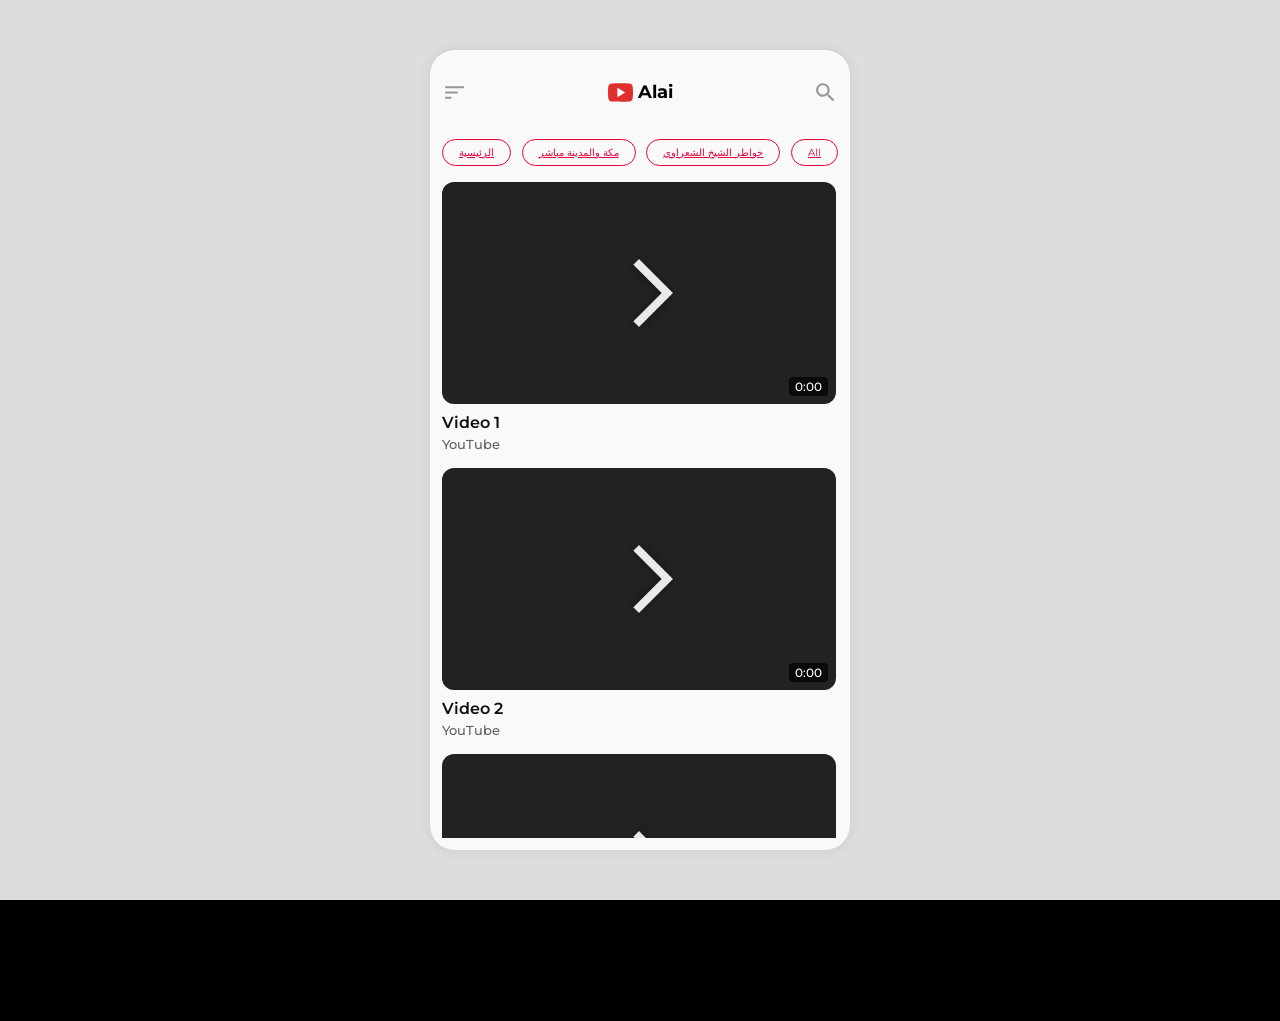
==== index.html @ b7281c72 "Update index.html" ====
<!DOCTYPE html>
<html lang="en">
<head>
  <meta charset="UTF-8">
  <meta name="viewport" content="width=device-width, initial-scale=1.0, maximum-scale=1.0, user-scalable=no">
  <title>YouTube Kids · Fullscreen Player</title>
  <link href="https://fonts.googleapis.com/css?family=Montserrat&display=swap" rel="stylesheet">
  <style>
    /* ========== RESET & BASE ========== */
    *, *::after, *::before { margin: 0; padding: 0; box-sizing: border-box; }

    html, body {
      width: 100%; height: 100%;
      background-color: #000;
      font-family: "Montserrat", sans-serif;
      overflow: hidden;
    }

    .app {
      width: 100%; height: 100%;
      display: flex;
      align-items: center;
      justify-content: center;
      background-color: #ddd;
    }

    /* ========== MAIN UI (phone screen) ========== */
    .screen {
      display: flex; flex-direction: column;
      width: 100%; height: 100%;
      background-color: #F9F9F9;
      border-radius: 0;
      padding: 12px;
      overflow: hidden;
    }
    @media (min-width: 500px) {
      .screen {
        max-width: 420px; max-height: 800px;
        border-radius: 25px;
        box-shadow: 0px 0px 10px 2px rgba(140,140,140,0.15);
      }
    }

    .icon {
      object-fit: contain; height: 25px; opacity: 0.5;
      filter: grayscale(100%); cursor: pointer; transition: 0.4s ease;
    }
    .icon:hover { filter: grayscale(0%); opacity: 1; }

    .header {
      display: flex; justify-content: space-between; align-items: center;
      width: 100%; height: 60px; flex-shrink: 0;
    }
    .header__logo { display: flex; align-items: center; }
    .header__icon { height: 25px; object-fit: cover; margin-right: 5px; }
    .header__title { font-size: 18px; }

    .categories {
      display: flex; justify-content: space-between; align-items: center;
      width: 100%; height: 60px; flex-shrink: 0;
    }
    .categories__link {
      position: relative; font-size: 10px; padding: 6px 16px;
      border-radius: 16px; border: 1px solid #E8003C; color: #E8003C;
      cursor: pointer; overflow: hidden;
    }
    .categories__link::before {
      content: ""; position: absolute; top: 0; left: -100%;
      width: 100%; height: 100%; background: #E8003C; transition: 0.4s ease;
    }
    .categories__link:hover { color: #ffffff; }
    .categories__link:hover::before { left: 0%; }
    .categories__text { position: relative; z-index: 10; }

    .video {
      flex: 1;
      overflow-y: auto;
      width: 100%;
      padding-right: 2px;
      min-height: 0;
      position: relative;
    }

    /* ========== CUSTOM VERTICAL SCROLLBAR ========== */
    .video::-webkit-scrollbar {
      width: 8px;
    }
    .video::-webkit-scrollbar-track {
      background: #f1f1f1;
      border-radius: 10px;
    }
    .video::-webkit-scrollbar-thumb {
      background: #E8003C;
      border-radius: 10px;
    }
    .video::-webkit-scrollbar-thumb:hover {
      background: #b0002a;
    }
    .video {
      scrollbar-width: thin;
      scrollbar-color: #E8003C #f1f1f1;
    }

    /* static items (will be replaced) */
    .video__item {
      position: relative; width: 100%; margin-bottom: 10px;
    }
    .video__img {
      height: 165px; width: 100%; border-radius: 10px; object-fit: cover;
    }
    .video__stats {
      position: absolute; top: 0; height: 165px; width: 100%; cursor: pointer;
    }
    .video__views {
      position: absolute; top: 10px; left: 10px; font-size: 9px;
      padding: 2px 10px; border-radius: 12px; color: #ffffff;
      background-color: #E8003C;
    }
    .video__options {
      position: absolute; top: 10px; right: 10px;
    }
    .video__duration {
      position: absolute; bottom: 10px; right: 10px; font-size: 8px;
      padding: 2px 6px; border-radius: 6px; color: #ffffff;
      background-color: #8c8c8c;
    }
    .video__info {
      display: flex; margin: 5px 0 10px;
    }
    .video__photo {
      object-fit: cover; height: 30px; width: 30px; border-radius: 50%;
      margin-right: 5px; cursor: pointer;
    }
    .video__title { font-size: 12px; }
    .video__channel { font-size: 9px; line-height: 1.8; opacity: 0.9; }

    /* ========== BOTTOM MENU – LARGER BUTTONS, NO BULLETS ========== */
    .menu {
      width: 100%;
      background-color: #ffffff;
      border-radius: 20px;
      box-shadow: 0px 0px 5px 1px rgba(140,140,140,0.15);
      padding: 12px 16px;        /* increased padding */
      margin-top: 8px;
      flex-shrink: 0;
    }
    .menu__list {
      display: flex;
      justify-content: space-between;
      align-items: center;
      list-style: none;           /* remove bullets */
      padding: 0;
      margin: 0;
      width: 100%;
    }
    .menu__item {
      flex: 1;                     /* each item takes equal width */
      text-align: center;
    }
    .menu__link {
      display: flex;
      flex-direction: column;
      align-items: center;
      justify-content: center;
      text-decoration: none;
      padding: 6px 0;              /* larger touch area */
    }
    .menu__icon {
      height: 28px;                /* larger icon */
      width: auto;
      object-fit: contain;
      margin-bottom: 4px;
      opacity: 0.5;
      filter: grayscale(100%);
      transition: 0.4s ease;
    }
    .menu__link:hover .menu__icon {
      filter: grayscale(0%);
      opacity: 1;
    }
    .menu__link:hover .menu__txt {
      color: #E8003C;
    }
    .menu__txt {
      color: #8c8c8c;
      font-size: 11px;             /* slightly larger text */
      font-weight: bold;
      transition: 0.4s ease;
    }

    /* ========== VIDEO GRID – LARGER THUMBNAILS ========== */
    .video-grid {
      display: flex;
      flex-direction: column;
      gap: 16px;
      width: 100%;
      padding: 0 0 12px;
    }

    .video-card {
      display: flex;
      flex-direction: column;
      width: 100%;
      cursor: pointer;
    }

    .thumb-con {
      position: relative;
      width: 100%;
      aspect-ratio: 16 / 9;
      border-radius: 12px;
      overflow: hidden;
      background-color: #111;
    }

    .thumb {
      width: 100%;
      height: 100%;
      background-size: cover;
      background-position: center;
      background-color: #222;
    }

    .play-button {
      position: absolute;
      top: 50%;
      left: 50%;
      transform: translate(-50%, -50%) rotate(45deg);
      width: 48px;
      height: 48px;
      border-top: 8px solid white;
      border-right: 8px solid white;
      filter: drop-shadow(0 0 5px rgba(0,0,0,0.4));
      transition: 150ms ease-in-out;
      opacity: 0.9;
      pointer-events: none;
    }
    .thumb-con:hover .play-button { border-color: #ccc; }

    .video-info {
      margin-top: 8px;
      display: flex;
      flex-direction: column;
    }

    .video-title {
      font-size: 16px;
      font-weight: 600;
      color: #0f0f0f;
      line-height: 1.4;
      display: -webkit-box;
      -webkit-line-clamp: 2;
      -webkit-box-orient: vertical;
      overflow: hidden;
      text-overflow: ellipsis;
      margin-bottom: 2px;
    }

    .video-meta {
      display: flex;
      align-items: center;
      gap: 8px;
      font-size: 13px;
      color: #606060;
    }

    .video-channel {
      font-weight: 500;
    }

    .video-duration {
      background-color: rgba(0,0,0,0.7);
      color: white;
      padding: 2px 6px;
      border-radius: 4px;
      font-size: 12px;
      font-weight: 500;
      position: absolute;
      bottom: 8px;
      right: 8px;
      pointer-events: none;
    }

    /* Loading indicator */
    .loading-spinner {
      text-align: center;
      padding: 20px;
      color: #E8003C;
      font-size: 14px;
    }

    /* ========== FULLSCREEN PLAYER ========== */
    #playerContainer {
      position: fixed;
      top: 0; left: 0;
      width: 100vw; height: 100vh;
      background-color: #000;
      z-index: 1000;
      display: none;
      color: white;
      font-family: 'Arial Rounded MT Bold', 'Helvetica', sans-serif;
      -webkit-tap-highlight-color: transparent;
    }
    #playerContainer .main-container {
      position: relative; width: 100%; height: 100%;
    }
    #playerContainer #youtube-player {
      width: 100%; height: 100%;
    }
    #playerContainer #ui-trigger {
      position: absolute; top: 0; left: 0; width: 100%; height: 100%;
      z-index: 5; cursor: pointer;
      display: flex; align-items: center; justify-content: center;
    }
    #playerContainer #status-icon {
      font-size: 60px;
      background: rgba(0,0,0,0.5);
      width: 100px; height: 100px;
      display: flex; align-items: center; justify-content: center;
      border-radius: 50%;
      opacity: 0;
      transition: opacity 0.3s, transform 0.3s;
      pointer-events: none;
      transform: scale(0.5);
    }
    #playerContainer #status-icon.show { opacity: 1; transform: scale(1); }

    #playerContainer #video-ui {
      position: absolute; top: 0; left: 0; width: 100%; height: 100%;
      pointer-events: none; display: flex; flex-direction: column;
      justify-content: space-between; padding: 20px; box-sizing: border-box;
      background: rgba(0, 0, 0, 0.4); z-index: 10;
      transition: opacity 0.4s ease, visibility 0.4s;
    }
    #playerContainer .hidden-ui { opacity: 0; visibility: hidden; }

    #playerContainer .top-bar {
      display: flex; align-items: center; gap: 15px; pointer-events: auto;
    }
    #playerContainer .back-btn {
      font-size: 28px; cursor: pointer; background: none; border: none; color: white;
    }
    #playerContainer .video-title { font-size: 18px; font-weight: bold; margin: 0; }
    #playerContainer .sub-btn {
      background: #FF0000; color: white; border: none; padding: 8px 16px;
      border-radius: 20px; font-weight: bold;
    }

    #playerContainer .bottom-section {
      pointer-events: auto; display: flex; flex-direction: column; gap: 15px;
    }
    #playerContainer .carousel-section {
      width: 100%; display: flex; align-items: center; overflow-x: auto;
      gap: 15px; scrollbar-width: none; -webkit-overflow-scrolling: touch;
      padding: 4px 0;
    }
    #playerContainer .carousel-section::-webkit-scrollbar { display: none; }

    #playerContainer .thumb-card {
      flex: 0 0 auto; width: 180px; height: 100px; border-radius: 12px;
      overflow: hidden; cursor: pointer; border: 4px solid transparent;
      background-color: #222;
    }
    #playerContainer .thumb-card.active { border-color: #FF0000; }
    #playerContainer .thumb-card img {
      width: 100%; height: 100%; object-fit: cover;
      opacity: 0;
      transition: opacity 0.2s;
    }
    #playerContainer .thumb-card img.loaded { opacity: 1; }

    #playerContainer .progress-row {
      width: 100%; display: flex; align-items: center; gap: 15px;
    }
    #playerContainer .progress-container {
      flex-grow: 1; height: 40px;
      display: flex; align-items: center; cursor: pointer; position: relative;
      touch-action: none;
    }
    #playerContainer .progress-bg {
      width: 100%; height: 6px; background: rgba(255,255,255,0.3); border-radius: 3px;
    }
    #playerContainer .progress-fill {
      width: 0%; height: 100%; background: #FF0000; border-radius: 3px;
    }
    #playerContainer .progress-knob {
      width: 24px; height: 24px; background: white; border-radius: 50%;
      position: absolute; left: 0%; transform: translateX(-50%);
      box-shadow: 0 0 10px rgba(0,0,0,0.5);
    }
  </style>
</head>
<body>
  <!-- MAIN UI (phone screen) -->
  <div class="app">
    <div class="screen">
      <header class="header">
        <img class="header__menu icon" src="[data-uri]%0D%0AL3N2ZyI+CgogPGc+CiAgPHRpdGxlPmJhY2tncm91bmQ8L3RpdGxlPgogIDxyZWN0IGZpbGw9Im5v%0D%0AbmUiIGlkPSJjYW52YXNfYmFja2dyb3VuZCIgaGVpZ2h0PSI0MDIiIHdpZHRoPSI1ODIiIHk9Ii0x%0D%0AIiB4PSItMSIvPgogPC9nPgogPGc+CiAgPHRpdGxlPkxheWVyIDE8L3RpdGxlPgogIDxwYXRoIGZp%0D%0AbGw9IiNlODAwM2MiIGlkPSJzdmdfMSIgZD0ibTYsMzZsMTIsMGwwLC00bC0xMiwwbDAsNHptMCwt%0D%0AMjRsMCw0bDM2LDBsMCwtNGwtMzYsMHptMCwxNGwyNCwwbDAsLTRsLTI0LDBsMCw0eiIvPgogPC9n%0D%0APgo8L3N2Zz4=" alt="menu">
        <div class="header__logo">
          <img class="header__icon" src="[data-uri]%0D%0AU1ZHIDEuMC8vRU4nICAnaHR0cDovL3d3dy53My5vcmcvVFIvMjAwMS9SRUMtU1ZHLTIwMDEwOTA0%0D%0AL0RURC9zdmcxMC5kdGQnPjxzdmcgZW5hYmxlLWJhY2tncm91bmQ9Im5ldyAwIDAgMzIgMzIiIGhl%0D%0AaWdodD0iMzJweCIgaWQ9IkxheWVyXzEiIHZlcnNpb249IjEuMCIgdmlld0JveD0iMCAwIDMyIDMy%0D%0AIiB3aWR0aD0iMzJweCIgeG1sOnNwYWNlPSJwcmVzZXJ2ZSIgeG1sbnM9Imh0dHA6Ly93d3cudzMu%0D%0Ab3JnLzIwMDAvc3ZnIiB4bWxuczp4bGluaz0iaHR0cDovL3d3dy53My5vcmcvMTk5OS94bGluayI+%0D%0APGc+PHBhdGggZD0iTTMxLjY3LDkuMTc5YzAsMC0wLjMxMi0yLjM1My0xLjI3MS0zLjM4OWMtMS4y%0D%0AMTctMS4zNTgtMi41OC0xLjM2Ni0zLjIwNS0xLjQ0M0MyMi43MTcsNCwxNi4wMDIsNCwxNi4wMDIs%0D%0ANCAgIGgtMC4wMTVjMCwwLTYuNzE1LDAtMTEuMTkxLDAuMzQ3QzQuMTcxLDQuNDI0LDIuODA5LDQu%0D%0ANDMyLDEuNTkxLDUuNzlDMC42MzMsNi44MjYsMC4zMiw5LjE3OSwwLjMyLDkuMTc5UzAsMTEuOTQs%0D%0AMCwxNC43MDF2Mi41ODggICBjMCwyLjc2MywwLjMyLDUuNTIzLDAuMzIsNS41MjNzMC4zMTIsMi4z%0D%0ANTIsMS4yNzEsMy4zODZjMS4yMTgsMS4zNTgsMi44MTUsMS4zMTcsMy41MjcsMS40NTlDNy42Nzcs%0D%0AMjcuOTE5LDE1Ljk5NSwyOCwxNS45OTUsMjggICBzNi43MjItMC4wMTIsMTEuMTk5LTAuMzU1YzAu%0D%0ANjI1LTAuMDgsMS45ODgtMC4wODgsMy4yMDUtMS40NDZjMC45NTgtMS4wMzQsMS4yNzEtMy4zODYs%0D%0AMS4yNzEtMy4zODZzMC4zMi0yLjc2MSwwLjMyLTUuNTIzdi0yLjU4OCAgIEMzMS45OSwxMS45NCwz%0D%0AMS42Nyw5LjE3OSwzMS42Nyw5LjE3OXoiIGZpbGw9IiNFMDJGMkYiLz48cG9seWdvbiBmaWxsPSIj%0D%0ARkZGRkZGIiBwb2ludHM9IjEyLDEwIDEyLDIyIDIyLDE2ICAiLz48L2c+PGcvPjxnLz48Zy8+PGcv%0D%0APjxnLz48Zy8+PC9zdmc+" alt="youtube">
          <h1 class="header__title">Alai</h1>
        </div>
        <img class="header__search icon" src="[data-uri]%0D%0AL3N2ZyI+CgogPGc+CiAgPHRpdGxlPmJhY2tncm91bmQ8L3RpdGxlPgogIDxyZWN0IGZpbGw9Im5v%0D%0AbmUiIGlkPSJjYW52YXNfYmFja2dyb3VuZCIgaGVpZ2h0PSI0MDIiIHdpZHRoPSI1ODIiIHk9Ii0x%0D%0AIiB4PSItMSIvPgogPC9nPgogPGc+CiAgPHRpdGxlPkxheWVyIDE8L3RpdGxlPgogIDxwYXRoIGZp%0D%0AbGw9IiNlODAwM2MiIGlkPSJzdmdfMSIgZD0ibTMxLDI4bC0xLjU5LDBsLTAuNTUsLTAuNTVjMS45%0D%0ANiwtMi4yNyAzLjE0LC01LjIyIDMuMTQsLTguNDVjMCwtNy4xOCAtNS44MiwtMTMgLTEzLC0xM3Mt%0D%0AMTMsNS44MiAtMTMsMTNzNS44MiwxMyAxMywxM2MzLjIzLDAgNi4xOCwtMS4xOCA4LjQ1LC0zLjEz%0D%0AbDAuNTUsMC41NWwwLDEuNThsMTAsOS45OGwyLjk4LC0yLjk4bC05Ljk4LC0xMHptLTEyLDBjLTQu%0D%0AOTcsMCAtOSwtNC4wMyAtOSwtOXM0LjAzLC05IDksLTlzOSw0LjAzIDksOXMtNC4wMyw5IC05LDl6%0D%0AIi8+CiA8L2c+Cjwvc3ZnPg==" alt="search">
      </header>

      <!-- CATEGORY TABS (top) with classes -->
      <div class="categories">
        <a class="categories__link" href="#"><span class="categories__text btn-home">الرئيسية</span></a>
        <a class="categories__link" href="#"><span class="categories__text btn-mecca">مكة والمدينة مباشر</span></a>
        <a class="categories__link" href="#"><span class="categories__text btn-shaarawy">خواطر الشيخ الشعراوي</span></a>
        <a class="categories__link" href="#"><span class="categories__text btn-all">All</span></a>
      </div>

      <!-- scrollable content area (will be replaced by grid on load) -->
      <div class="video" id="mainVideoContainer">
        <!-- two default items (will be replaced) -->
  </span>
            </div>
          </div>
        </h3>
            </div>
          </div>
        </div>
        <div class="video__item" data-video-id="zE3Ek97kz_U" data-video-title="Multicolor">
            </div>
          </div>
          <div class="video__info">
*            </div>
          </div>
        </div>
      </div>

      <!-- BOTTOM MENU BUTTONS – larger, no bullets -->
      <nav class="menu">
        <ul class="menu__list">
          <li class="menu__item"><a class="menu__link btn-home" href="#"><img class="menu__icon" src="[data-uri]%0D%0AZG9iZSBJbGx1c3RyYXRvciAxNi4wLjAsIFNWRyBFeHBvcnQgUGx1Zy1JbiAuIFNWRyBWZXJzaW9u%0D%0AOiA2LjAwIEJ1aWxkIDApICAtLT4NCjwhRE9DVFlQRSBzdmcgUFVCTElDICItLy9XM0MvL0RURCBT%0D%0AVkcgMS4xLy9FTiIgImh0dHA6Ly93d3cudzMub3JnL0dyYXBoaWNzL1NWRy8xLjEvRFREL3N2ZzEx%0D%0ALmR0ZCI+DQo8c3ZnIHZlcnNpb249IjEuMSIgaWQ9IkNhcGFfMSIgeG1sbnM9Imh0dHA6Ly93d3cu%0D%0AdzMub3JnLzIwMDAvc3ZnIiB4bWxuczp4bGluaz0iaHR0cDovL3d3dy53My5vcmcvMTk5OS94bGlu%0D%0AayIgeD0iMHB4IiB5PSIwcHgiDQoJIHdpZHRoPSIyNHB4IiBoZWlnaHQ9IjI0cHgiIHZpZXdCb3g9%0D%0AIjAgMCAyNCAyNCIgZW5hYmxlLWJhY2tncm91bmQ9Im5ldyAwIDAgMjQgMjQiIHhtbDpzcGFjZT0i%0D%0AcHJlc2VydmUiPg0KPHBhdGggZmlsbD0ibm9uZSIgZD0iTTAsMGgyNHYyNEgwVjB6Ii8+DQo8cGF0%0D%0AaCBmaWxsPSIjRTgwMDNDIiBkPSJNMjEsMkgzQzEuOSwyLDEsMi45LDEsNHYxMmMwLDEuMSwwLjks%0D%0AMiwyLDJoN3YySDh2Mmg4di0yaC0ydi0yaDdjMS4xLDAsMi0wLjksMi0yVjRDMjMsMi45LDIyLjEs%0D%0AMiwyMSwyeg0KCSBNMjEsMTZIM1Y0aDE4VjE2eiIvPg0KPC9zdmc+DQo=" alt="الرئيسية"><span class="menu__txt">الرئيسية</span></a></li>
          <li class="menu__item"><a class="menu__link btn-mecca" href="#"><img class="menu__icon" src="[data-uri]%0D%0AZG9iZSBJbGx1c3RyYXRvciAxNi4wLjAsIFNWRyBFeHBvcnQgUGx1Zy1JbiAuIFNWRyBWZXJzaW9u%0D%0AOiA2LjAwIEJ1aWxkIDApICAtLT4NCjwhRE9DVFlQRSBzdmcgUFVCTElDICItLy9XM0MvL0RURCBT%0D%0AVkcgMS4xLy9FTiIgImh0dHA6Ly93d3cudzMub3JnL0dyYXBoaWNzL1NWRy8xLjEvRFREL3N2ZzEx%0D%0ALmR0ZCI+DQo8c3ZnIHZlcnNpb249IjEuMSIgaWQ9IkNhcGFfMSIgeG1sbnM9Imh0dHA6Ly93d3cu%0D%0AdzMub3JnLzIwMDAvc3ZnIiB4bWxuczp4bGluaz0iaHR0cDovL3d3dy53My5vcmcvMTk5OS94bGlu%0D%0AayIgeD0iMHB4IiB5PSIwcHgiDQoJIHdpZHRoPSIyNHB4IiBoZWlnaHQ9IjI0cHgiIHZpZXdCb3g9%0D%0AIjAgMCAyNCAyNCIgZW5hYmxlLWJhY2tncm91bmQ9Im5ldyAwIDAgMjQgMjQiIHhtbDpzcGFjZT0i%0D%0AcHJlc2VydmUiPg0KPHBhdGggZmlsbD0ibm9uZSIgZD0iTTAsMGgyNHYyNEgwVjB6Ii8+DQo8cGF0%0D%0AaCBmaWxsPSIjRTgwMDNDIiBkPSJNMTEuNTcsMTMuMTZjLTEuMzYsMC4yNzktMi4xNywxLjE2LTIu%0D%0AMTcsMi40MWMwLDEuMzQsMS4xMSwyLjQyLDIuNDksMi40MmMyLjA0OSwwLDMuNzA5LTEuNjYsMy43%0D%0AMDktMy43MTENCgljMC0xLjA2OS0wLjE0OS0yLjExOS0wLjQ1OS0zLjExOUMxNC4zNSwxMi4yMywx%0D%0AMi45NCwxMi44OCwxMS41NywxMy4xNnogTTEzLjUsMC42N2MwLDAsMC43NCwyLjY1LDAuNzQsNC44%0D%0ADQoJYzAsMi4wNi0xLjM1LDMuNzMtMy40MSwzLjczQzguNzYsOS4yLDcuMiw3LjUzLDcuMiw1LjQ3%0D%0AbDAuMDMtMC4zNkM1LjIxLDcuNTEsNCwxMC42Miw0LDE0YzAsNC40MiwzLjU4LDgsOCw4czgtMy41%0D%0AOCw4LTgNCglDMjAsOC42MSwxNy40MSwzLjgsMTMuNSwwLjY3eiBNMTIsMjBjLTMuMzEsMC02LTIu%0D%0ANjg5LTYtNmMwLTEuNTI5LDAuMy0zLjA0LDAuODYtNC40M2MxLjAxLDEuMDEsMi40MSwxLjYzLDMu%0D%0AOTcsMS42Mw0KCWMyLjY2LDAsNC43NS0xLjgzLDUuMjc5LTQuNDNDMTcuMzQsOC45NywxOCwxMS40%0D%0ANCwxOCwxNEMxOCwxNy4zMTEsMTUuMzExLDIwLDEyLDIweiIvPg0KPC9zdmc+DQo=" alt="مباشر"><span class="menu__txt">مباشر</span></a></li>
          <li class="menu__item"><a class="menu__link btn-shaarawy" href="#"><img class="menu__icon" src="[data-uri]%0D%0AZG9iZSBJbGx1c3RyYXRvciAxNi4wLjAsIFNWRyBFeHBvcnQgUGx1Zy1JbiAuIFNWRyBWZXJzaW9u%0D%0AOiA2LjAwIEJ1aWxkIDApICAtLT4NCjwhRE9DVFlQRSBzdmcgUFVCTElDICItLy9XM0MvL0RURCBT%0D%0AVkcgMS4xLy9FTiIgImh0dHA6Ly93d3cudzMub3JnL0dyYXBoaWNzL1NWRy8xLjEvRFREL3N2ZzEx%0D%0ALmR0ZCI+DQo8c3ZnIHZlcnNpb249IjEuMSIgaWQ9IkNhcGFfMSIgeG1sbnM9Imh0dHA6Ly93d3cu%0D%0AdzMub3JnLzIwMDAvc3ZnIiB4bWxuczp4bGluaz0iaHR0cDovL3d3dy53My5vcmcvMTk5OS94bGlu%0D%0AayIgeD0iMHB4IiB5PSIwcHgiDQoJIHdpZHRoPSIyNHB4IiBoZWlnaHQ9IjI0cHgiIHZpZXdCb3g9%0D%0AIjAgMCAyNCAyNCIgZW5hYmxlLWJhY2tncm91bmQ9Im5ldyAwIDAgMjQgMjQiIHhtbDpzcGFjZT0i%0D%0AcHJlc2VydmUiPg0KPHBhdGggZmlsbD0iI0U4MDAzQyIgZD0iTTE2LjUsM2MtMS43NCwwLTMuNDEs%0D%0AMC44MS00LjUsMi4wOUMxMC45MSwzLjgxLDkuMjQsMyw3LjUsM0M0LjQyLDMsMiw1LjQyLDIsOC41%0D%0ADQoJYzAsMy43NzksMy40LDYuODU5LDguNTUsMTEuNTRMMTIsMjEuMzVsMS40NS0xLjMyQzE4LjYs%0D%0AMTUuMzU5LDIyLDEyLjI3OSwyMiw4LjVDMjIsNS40MiwxOS41OCwzLDE2LjUsM3ogTTEyLjEsMTgu%0D%0ANTVMMTIsMTguNjUNCglsLTAuMS0wLjEwMUM3LjE0LDE0LjI0LDQsMTEuMzksNCw4LjVDNCw2LjUs%0D%0ANS41LDUsNy41LDVjMS41NCwwLDMuMDQsMC45OSwzLjU3LDIuMzZoMS44N0MxMy40Niw1Ljk5LDE0%0D%0ALjk2LDUsMTYuNSw1DQoJYzIsMCwzLjUsMS41LDMuNSwzLjVDMjAsMTEuMzksMTYuODU5LDE0LjI0%0D%0ALDEyLjEsMTguNTV6Ii8+DQo8L3N2Zz4NCg==" alt="خواطر القران الكريم"><span class="menu__txt">خواطر القران الكريم</span></a></li>
          <li class="menu__item"><a class="menu__link" href="#"><img class="menu__icon" src="[data-uri]%0D%0AZG9iZSBJbGx1c3RyYXRvciAxNi4wLjAsIFNWRyBFeHBvcnQgUGx1Zy1JbiAuIFNWRyBWZXJzaW9u%0D%0AOiA2LjAwIEJ1aWxkIDApICAtLT4NCjwhRE9DVFlQRSBzdmcgUFVCTElDICItLy9XM0MvL0RURCBT%0D%0AVkcgMS4xLy9FTiIgImh0dHA6Ly93d3cudzMub3JnL0dyYXBoaWNzL1NWRy8xLjEvRFREL3N2ZzEx%0D%0ALmR0ZCI+DQo8c3ZnIHZlcnNpb249IjEuMSIgaWQ9IkNhcGFfMSIgeG1sbnM9Imh0dHA6Ly93d3cu%0D%0AdzMub3JnLzIwMDAvc3ZnIiB4bWxuczp4bGluaz0iaHR0cDovL3d3dy53My5vcmcvMTk5OS94bGlu%0D%0AayIgeD0iMHB4IiB5PSIwcHgiDQoJIHdpZHRoPSIyNHB4IiBoZWlnaHQ9IjI0cHgiIHZpZXdCb3g9%0D%0AIjAgMCAyNCAyNCIgZW5hYmxlLWJhY2tncm91bmQ9Im5ldyAwIDAgMjQgMjQiIHhtbDpzcGFjZT0i%0D%0AcHJlc2VydmUiPg0KPHBhdGggZmlsbD0iI0U4MDAzQyIgZD0iTTIwLDJINEMyLjksMiwyLDIuOSwy%0D%0ALDR2MThsNC00aDE0YzEuMSwwLDItMC45LDItMlY0QzIyLDIuOSwyMS4xLDIsMjAsMnogTTIwLDE2%0D%0ASDZsLTIsMlY0aDE2VjE2eiIvPg0KPC9zdmc+DQo=" alt="inbox"><span class="menu__txt">Inbox</span></a></li>
          <li class="menu__item"><a class="menu__link" href="#"><img class="menu__icon" src="[data-uri]%0D%0AZG9iZSBJbGx1c3RyYXRvciAxNi4wLjAsIFNWRyBFeHBvcnQgUGx1Zy1JbiAuIFNWRyBWZXJzaW9u%0D%0AOiA2LjAwIEJ1aWxkIDApICAtLT4NCjwhRE9DVFlQRSBzdmcgUFVCTElDICItLy9XM0MvL0RURCBT%0D%0AVkcgMS4xLy9FTiIgImh0dHA6Ly93d3cudzMub3JnL0dyYXBoaWNzL1NWRy8xLjEvRFREL3N2ZzEx%0D%0ALmR0ZCI+DQo8c3ZnIHZlcnNpb249IjEuMSIgaWQ9IkNhcGFfMSIgeG1sbnM9Imh0dHA6Ly93d3cu%0D%0AdzMub3JnLzIwMDAvc3ZnIiB4bWxuczp4bGluaz0iaHR0cDovL3d3dy53My5vcmcvMTk5OS94bGlu%0D%0AayIgeD0iMHB4IiB5PSIwcHgiDQoJIHdpZHRoPSIyNHB4IiBoZWlnaHQ9IjI0cHgiIHZpZXdCb3g9%0D%0AIjAgMCAyNCAyNCIgZW5hYmxlLWJhY2tncm91bmQ9Im5ldyAwIDAgMjQgMjQiIHhtbDpzcGFjZT0i%0D%0AcHJlc2VydmUiPg0KPHBhdGggZmlsbD0ibm9uZSIgZD0iTTAsMGgyNHYyNEgwVjB6IE0wLDBoMjR2%0D%0AMjRIMFYweiIvPg0KPHBhdGggZmlsbD0iI0U4MDAzQyIgZD0iTTIxLDNIM0MxLjksMywxLDMuOSwx%0D%0ALDV2MTRjMCwxLjEsMC45LDIsMiwyaDE4YzEuMSwwLDItMC45LDItMlY1QzIzLDMuOSwyMi4xLDMs%0D%0AMjEsM3ogTTIxLDE5SDNWNWgxMHY0aDhWMTkNCgl6Ii8+DQo8L3N2Zz4NCg==" alt="library"><span class="menu__txt">Library</span></a></li>
        </ul>
      </nav>
    </div>
  </div>

  <!-- FULLSCREEN PLAYER (hidden initially) -->
  <div id="playerContainer">
    <div class="main-container">
      <div id="youtube-player"></div>
      <div id="ui-trigger" onclick="handleMainClick()">
        <div id="status-icon">▶</div>
      </div>
      <div id="video-ui">
        <div class="top-bar">
          <button class="back-btn" onclick="closePlayer()">←</button>
          <div style="flex-grow:1">
            <div class="video-title" id="displayTitle">مكة المكرمة</div>
          </div>
          <button class="sub-btn">SUBSCRIBE</button>
        </div>
        <div class="bottom-section">
          <div class="carousel-section" id="playerCarousel">
            <!-- dynamic thumbnails will be injected here -->
          </div>
          <div class="progress-row">
            <span id="currentTime" style="font-size:14px; min-width:45px;">0:00</span>
            <div class="progress-container" id="progressContainer">
              <div class="progress-bg"><div class="progress-fill" id="progressFill"></div></div>
              <div class="progress-knob" id="progressKnob"></div>
            </div>
            <span id="totalTime" style="font-size:14px; min-width:45px;">0:00</span>
          </div>
        </div>
      </div>
    </div>
  </div>

  <!-- YouTube IFrame API -->
  <script src="https://www.youtube.com/iframe_api"></script>
  <script>
  (function() {
    // ---------- RAW VIDEO URL LISTS ----------
    const homeLinks = [
      "https://www.youtube.com/watch?v=UdQhpwNkZFs",
      "https://www.youtube.com/watch?v=R0fH5CTi5UU",
      "https://www.youtube.com/watch?v=mE9zxWkZJmg",
      "https://www.youtube.com/watch?v=p9VgHQ3i3Js",
      "https://www.youtube.com/watch?v=An-4fwvK7NU",
      "https://www.youtube.com/watch?v=s6ktyCD-e3I",
    ];

    const trendingLinks = homeLinks.slice(0, 5);
    const quranLinks = homeLinks.slice(5, 10);

    const meccaMedinaLinks = [
      "https://www.youtube.com/watch?v=Cm1v4bteXbI",  
      "https://www.youtube.com/watch?v=HQBygBpQCSM"
    ];

    const shaarawyLinks = [
      "https://www.youtube.com/watch?v=wwYvlgv7A0k",
      "https://www.youtube.com/watch?v=SFtEWI_lXmQ",
      "https://www.youtube.com/watch?v=OKF7Mw7KC_o",
      "https://www.youtube.com/watch?v=QzP8i6SDgdw",
      "https://www.youtube.com/watch?v=4bjQQVplr1o",
      "https://www.youtube.com/watch?v=-Meb1_QtCkA",
      "https://www.youtube.com/watch?v=rhbcI89wSvU",
      "https://www.youtube.com/watch?v=_Ee-0wDwxtI",
    ];

    // Helper to extract video ID
    function getVideoId(url) {
      const match = url.match(/[?&]v=([^&]+)/);
      return match ? match[1] : null;
    }

    // ---------- LAZY LOADING SETUP (main grid) ----------
    const imageObserver = new IntersectionObserver((entries) => {
      entries.forEach(entry => {
        if (entry.isIntersecting) {
          const thumb = entry.target;
          const videoId = thumb.dataset.id;
          if (videoId && !thumb.style.backgroundImage) {
            thumb.style.backgroundImage = `url('https://i.ytimg.com/vi/${videoId}/mqdefault.jpg')`;
          }
          imageObserver.unobserve(thumb);
        }
      });
    }, { rootMargin: '200px' });

    const carouselImageObserver = new IntersectionObserver((entries) => {
      entries.forEach(entry => {
        if (entry.isIntersecting) {
          const img = entry.target;
          const videoId = img.dataset.id;
          if (videoId && !img.src) {
            img.src = `https://img.youtube.com/vi/${videoId}/mqdefault.jpg`;
            img.onload = () => img.classList.add('loaded');
          }
          carouselImageObserver.unobserve(img);
        }
      });
    }, { rootMargin: '200px' });

    // ---------- INFINITE SCROLL FOR MAIN GRID (simple version – works) ----------
    const BATCH_SIZE = 10;
    let currentRawList = homeLinks;    // raw URLs for the current category
    let currentIndex = 0;
    let isLoading = false;
    let allVideosLoaded = false;
    const videoContainer = document.getElementById('mainVideoContainer');
    const scrollContainer = document.querySelector('.video');

    function loadNextBatch() {
      if (isLoading || allVideosLoaded || !currentRawList.length) return;
      isLoading = true;
      const nextUrls = currentRawList.slice(currentIndex, currentIndex + BATCH_SIZE);
      if (nextUrls.length === 0) {
        allVideosLoaded = true;
        isLoading = false;
        return;
      }
      const nextVideos = nextUrls.map((url, i) => {
        const id = getVideoId(url);
        return id ? { id, title: `Video ${currentIndex + i + 1}` } : null;
      }).filter(v => v !== null);
      appendVideosToGrid(nextVideos);
      currentIndex += nextUrls.length;
      if (currentIndex >= currentRawList.length) allVideosLoaded = true;
      isLoading = false;
    }

    function appendVideosToGrid(videos) {
      const gridDiv = document.querySelector('.video-grid') || document.createElement('div');
      if (!gridDiv.classList.contains('video-grid')) {
        gridDiv.className = 'video-grid';
        videoContainer.innerHTML = '';
        videoContainer.appendChild(gridDiv);
      }

      videos.forEach(v => {
        const card = document.createElement('div');
        card.className = 'video-card';

        const thumbCon = document.createElement('div');
        thumbCon.className = 'thumb-con';
        const thumbDiv = document.createElement('div');
        thumbDiv.className = 'thumb';
        thumbDiv.dataset.id = v.id;
        thumbCon.appendChild(thumbDiv);
        
        const playButton = document.createElement('div');
        playButton.className = 'play-button';
        thumbCon.appendChild(playButton);
        
        const durationSpan = document.createElement('span');
        durationSpan.className = 'video-duration';
        durationSpan.textContent = '0:00'; // Requires YouTube Data API for actual duration
        thumbCon.appendChild(durationSpan);

        const infoDiv = document.createElement('div');
        infoDiv.className = 'video-info';
        infoDiv.innerHTML = `
          <div class="video-title">${v.title}</div>
          <div class="video-meta">
            <span class="video-channel">YouTube</span>
          </div>
        `;

        card.appendChild(thumbCon);
        card.appendChild(infoDiv);

        card.addEventListener('click', (e) => {
          e.preventDefault();
          openPlayerWithVideo(v.id, v.title);
        });

        gridDiv.appendChild(card);
        
        imageObserver.observe(thumbDiv);
      });
    }

    function resetGrid(newRawList) {
      currentRawList = newRawList;
      currentIndex = 0;
      allVideosLoaded = false;
      videoContainer.innerHTML = '';
      const gridDiv = document.createElement('div');
      gridDiv.className = 'video-grid';
      videoContainer.appendChild(gridDiv);
      loadNextBatch();
    }

    function onScroll() {
      if (allVideosLoaded || isLoading) return;
      const scrollEl = scrollContainer;
      if (!scrollEl) return;
      const scrollTop = scrollEl.scrollTop;
      const scrollHeight = scrollEl.scrollHeight;
      const clientHeight = scrollEl.clientHeight;
      if (scrollTop + clientHeight >= scrollHeight - 200) {
        loadNextBatch();
      }
    }

    scrollContainer.addEventListener('scroll', onScroll, { passive: true });

    // ---------- PLAYER GLOBAL VARIABLES ----------
    let player;
    let isUIVisible = true;
    let isDragging = false;
    let hideTimer;
    const uiElement = document.getElementById('video-ui');
    const statusIcon = document.getElementById('status-icon');
    const progressFill = document.getElementById('progressFill');
    const progressKnob = document.getElementById('progressKnob');
    const progressContainer = document.getElementById('progressContainer');
    const playerContainer = document.getElementById('playerContainer');
    const displayTitle = document.getElementById('displayTitle');
    const carousel = document.getElementById('playerCarousel');

    // Carousel will use the current category list (currentRawList)
    let carouselVideoIds = [];          // built from currentRawList when needed
    const CAROUSEL_BATCH = 20;
    let carouselStart = 0;
    let carouselAllLoaded = false;
    let currentActiveId = null;

    window.onYouTubeIframeAPIReady = function() {
      player = new YT.Player('youtube-player', {
        videoId: '',
        playerVars: { autoplay: 1, controls: 0, modestbranding: 1, rel: 0, iv_load_policy: 3, playsinline: 1 },
        events: { onReady: onPlayerReady }
      });
    };

    function onPlayerReady() {
      setInterval(updateProgressBar, 100);
      startHideTimer();
    }

    function startHideTimer() {
      clearTimeout(hideTimer);
      if (isUIVisible && !isDragging && player && player.getPlayerState() === 1) {
        hideTimer = setTimeout(() => hideUI(), 5000);
      }
    }

    function resetHideTimer() {
      if (!isUIVisible) showUI();
      else startHideTimer();
    }

    function hideUI() {
      isUIVisible = false;
      uiElement.classList.add('hidden-ui');
    }

    function showUI() {
      isUIVisible = true;
      uiElement.classList.remove('hidden-ui');
      startHideTimer();
    }

    window.handleMainClick = function() {
      if (isDragging) return;
      if (!isUIVisible) showUI();
      else {
        const state = player.getPlayerState();
        if (state === 1) { player.pauseVideo(); showStatusIcon('Ⅱ'); clearTimeout(hideTimer); }
        else { player.playVideo(); showStatusIcon('▶'); hideUI(); }
      }
    };

    function showStatusIcon(char) {
      statusIcon.innerText = char;
      statusIcon.classList.add('show');
      setTimeout(() => statusIcon.classList.remove('show'), 600);
    }

    function updateProgressBar() {
      if (player && player.getCurrentTime && !isDragging) {
        const current = player.getCurrentTime();
        const total = player.getDuration();
        if (total > 0) {
          const pct = (current / total) * 100;
          setBarPosition(pct);
          document.getElementById('currentTime').innerText = formatTime(current);
          document.getElementById('totalTime').innerText = formatTime(total);
        }
      }
    }
    function setBarPosition(pct) {
      pct = Math.max(0, Math.min(100, pct));
      progressFill.style.width = pct + '%';
      progressKnob.style.left = pct + '%';
    }
    function formatTime(seconds) {
      const min = Math.floor(seconds / 60);
      const sec = Math.floor(seconds % 60);
      return min + ":" + (sec < 10 ? '0' : '') + sec;
    }

    progressContainer.addEventListener('touchstart', (e) => { isDragging = true; handleScrub(e); });
    window.addEventListener('touchmove', (e) => { if (isDragging) handleScrub(e); }, { passive: false });
    window.addEventListener('touchend', () => {
      if (isDragging) {
        const pct = parseFloat(progressKnob.style.left) || 0;
        const newTime = (pct / 100) * player.getDuration();
        player.seekTo(newTime, true);
        isDragging = false;
        startHideTimer();
      }
    });
    function handleScrub(e) {
      e.stopPropagation();
      resetHideTimer();
      const rect = progressContainer.getBoundingClientRect();
      const touchX = e.touches ? e.touches[0].clientX : e.clientX;
      const offsetX = touchX - rect.left;
      let pct = (offsetX / rect.width) * 100;
      pct = Math.max(0, Math.min(100, pct));
      setBarPosition(pct);
    }

    window.changeVideo = function(id, title, element) {
      if (window.event) window.event.stopPropagation();
      player.loadVideoById(id);
      displayTitle.innerText = title;
      setActiveCarouselItem(id);
      player.playVideo();
      hideUI();
      const card = element || getCarouselCardByVideoId(id);
      if (card) {
        setTimeout(() => {
          card.scrollIntoView({ behavior: 'smooth', block: 'nearest', inline: 'center' });
        }, 100);
      }
    };

    // Lazy carousel: load next batch when scrolling near end
    function loadMoreCarousel() {
      if (carouselAllLoaded || !carouselVideoIds.length) return;
      const end = Math.min(carouselStart + CAROUSEL_BATCH, carouselVideoIds.length);
      for (let i = carouselStart; i < end; i++) {
        const id = carouselVideoIds[i];
        const title = `Video ${i + 1}`;
        const card = document.createElement('div');
        card.className = 'thumb-card' + (id === currentActiveId ? ' active' : '');
        const img = document.createElement('img');
        img.dataset.id = id;
        img.alt = title;
        card.appendChild(img);
        card.addEventListener('click', (e) => {
          e.stopPropagation();
          changeVideo(id, title, card);
        });
        carousel.appendChild(card);
        carouselImageObserver.observe(img);
      }
      carouselStart = end;
      if (carouselStart >= carouselVideoIds.length) carouselAllLoaded = true;
    }

    function onCarouselScroll() {
      if (carouselAllLoaded) return;
      const { scrollLeft, scrollWidth, clientWidth } = carousel;
      if (scrollLeft + clientWidth >= scrollWidth - 300) {
        loadMoreCarousel();
      }
    }

    // Helper functions for carousel
    function setActiveCarouselItem(id) {
      document.querySelectorAll('#playerCarousel .thumb-card').forEach(c => c.classList.remove('active'));
      const card = getCarouselCardByVideoId(id);
      if (card) card.classList.add('active');
    }

    function getCarouselCardByVideoId(id) {
      return Array.from(document.querySelectorAll('#playerCarousel .thumb-card')).find(card => {
        const img = card.querySelector('img');
        return img && img.dataset.id === id;
      });
    }

    function populateCarousel(activeId) {
      // Build carouselVideoIds from the current category list (currentRawList)
      carouselVideoIds = [];
      const seen = new Set();
      currentRawList.forEach(url => {
        const id = getVideoId(url);
        if (id && !seen.has(id)) {
          seen.add(id);
          carouselVideoIds.push(id);
        }
      });

      // Reset carousel
      carousel.innerHTML = '';
      carouselStart = 0;
      carouselAllLoaded = false;
      currentActiveId = activeId;

      // Load first batch
      loadMoreCarousel();

      // Attach scroll listener for lazy loading
      carousel.removeEventListener('scroll', onCarouselScroll);
      carousel.addEventListener('scroll', onCarouselScroll, { passive: true });

      // Also reset hide timer on carousel interaction
      carousel.addEventListener('scroll', resetHideTimer, { passive: true });
      carousel.addEventListener('touchstart', resetHideTimer, { passive: true });
      carousel.addEventListener('touchmove', resetHideTimer, { passive: true });
      carousel.addEventListener('touchend', resetHideTimer, { passive: true });

      // Since the active video is from the current category, it will be in carouselVideoIds.
      // But it might not have been loaded yet if it's beyond the first batch.
      // So we need to ensure it appears.
      const activeIndex = carouselVideoIds.indexOf(activeId);
      if (activeIndex >= 0) {
        // If not yet loaded, keep loading batches until it is
        const checkAndLoad = () => {
          if (getCarouselCardByVideoId(activeId)) {
            setActiveCarouselItem(activeId);
            const card = getCarouselCardByVideoId(activeId);
            if (card) {
              setTimeout(() => card.scrollIntoView({ behavior: 'smooth', block: 'nearest', inline: 'center' }), 100);
            }
            return;
          }
          if (!carouselAllLoaded && carouselStart <= activeIndex) {
            loadMoreCarousel();
            setTimeout(checkAndLoad, 40);
          }
        };
        checkAndLoad();
      } else {
        console.warn('Active video not found in current category list');
      }
    }

    window.openPlayerWithVideo = function(videoId, videoTitle) {
      playerContainer.style.display = 'block';
      document.querySelector('.app').style.display = 'none';

      if (player && player.loadVideoById) {
        player.loadVideoById(videoId);
        displayTitle.innerText = videoTitle;
        populateCarousel(videoId);
        player.playVideo();
        hideUI();
      } else {
        const checkExist = setInterval(() => {
          if (player && player.loadVideoById) {
            clearInterval(checkExist);
            player.loadVideoById(videoId);
            displayTitle.innerText = videoTitle;
            populateCarousel(videoId);
            player.playVideo();
            hideUI();
          }
        }, 100);
        // Safety timeout
        setTimeout(() => clearInterval(checkExist), 10000);
      }
    };

    window.closePlayer = function() {
      if (player && player.pauseVideo) player.pauseVideo();
      playerContainer.style.display = 'none';
      document.querySelector('.app').style.display = 'flex';
    };

    // ---------- TAB BUTTONS ----------
    document.querySelectorAll('.btn-home').forEach(btn => {
      btn.addEventListener('click', (e) => {
        e.preventDefault();
        resetGrid(homeLinks);
      });
    });

    document.querySelectorAll('.btn-mecca').forEach(btn => {
      btn.addEventListener('click', (e) => {
        e.preventDefault();
        resetGrid(meccaMedinaLinks);
      });
    });

    document.querySelectorAll('.btn-shaarawy').forEach(btn => {
      btn.addEventListener('click', (e) => {
        e.preventDefault();
        resetGrid(shaarawyLinks);
      });
    });

    document.querySelector('.btn-all')?.addEventListener('click', (e) => {
      e.preventDefault();
      const allRaw = [
        ...homeLinks, ...trendingLinks, ...quranLinks,
        ...meccaMedinaLinks, ...shaarawyLinks
      ];
      resetGrid(allRaw);
    });

    // ---------- INITIAL LOAD ----------
    window.addEventListener('load', function() {
      resetGrid(homeLinks);
    });

    // Also attach click to the two static video items
    document.querySelectorAll('.video__item[data-video-id]').forEach(item => {
      item.addEventListener('click', function(e) {
        const videoId = this.dataset.videoId;
        const videoTitle = this.dataset.videoTitle;
        openPlayerWithVideo(videoId, videoTitle);
      });
    });
  })();
  </script>
</body>
</html>
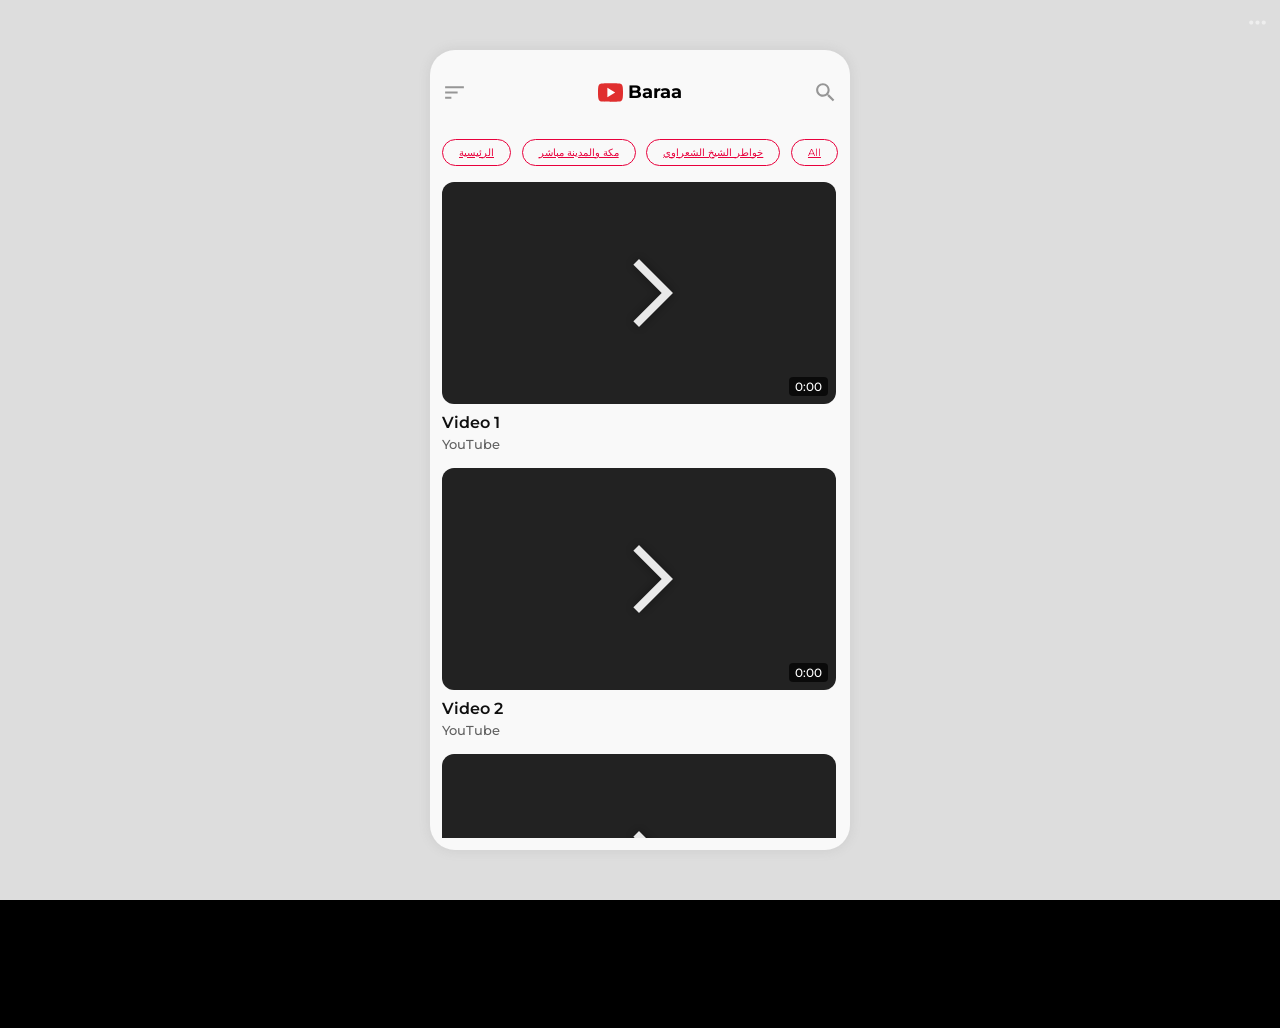
==== commit e57a0579: "Update index.html" ====
--- a/index.html
+++ b/index.html
@@ -398,7 +398,7 @@
         <img class="header__menu icon" src="[data-uri]%0D%0AL3N2ZyI+CgogPGc+CiAgPHRpdGxlPmJhY2tncm91bmQ8L3RpdGxlPgogIDxyZWN0IGZpbGw9Im5v%0D%0AbmUiIGlkPSJjYW52YXNfYmFja2dyb3VuZCIgaGVpZ2h0PSI0MDIiIHdpZHRoPSI1ODIiIHk9Ii0x%0D%0AIiB4PSItMSIvPgogPC9nPgogPGc+CiAgPHRpdGxlPkxheWVyIDE8L3RpdGxlPgogIDxwYXRoIGZp%0D%0AbGw9IiNlODAwM2MiIGlkPSJzdmdfMSIgZD0ibTYsMzZsMTIsMGwwLC00bC0xMiwwbDAsNHptMCwt%0D%0AMjRsMCw0bDM2LDBsMCwtNGwtMzYsMHptMCwxNGwyNCwwbDAsLTRsLTI0LDBsMCw0eiIvPgogPC9n%0D%0APgo8L3N2Zz4=" alt="menu">
         <div class="header__logo">
           <img class="header__icon" src="[data-uri]%0D%0AU1ZHIDEuMC8vRU4nICAnaHR0cDovL3d3dy53My5vcmcvVFIvMjAwMS9SRUMtU1ZHLTIwMDEwOTA0%0D%0AL0RURC9zdmcxMC5kdGQnPjxzdmcgZW5hYmxlLWJhY2tncm91bmQ9Im5ldyAwIDAgMzIgMzIiIGhl%0D%0AaWdodD0iMzJweCIgaWQ9IkxheWVyXzEiIHZlcnNpb249IjEuMCIgdmlld0JveD0iMCAwIDMyIDMy%0D%0AIiB3aWR0aD0iMzJweCIgeG1sOnNwYWNlPSJwcmVzZXJ2ZSIgeG1sbnM9Imh0dHA6Ly93d3cudzMu%0D%0Ab3JnLzIwMDAvc3ZnIiB4bWxuczp4bGluaz0iaHR0cDovL3d3dy53My5vcmcvMTk5OS94bGluayI+%0D%0APGc+PHBhdGggZD0iTTMxLjY3LDkuMTc5YzAsMC0wLjMxMi0yLjM1My0xLjI3MS0zLjM4OWMtMS4y%0D%0AMTctMS4zNTgtMi41OC0xLjM2Ni0zLjIwNS0xLjQ0M0MyMi43MTcsNCwxNi4wMDIsNCwxNi4wMDIs%0D%0ANCAgIGgtMC4wMTVjMCwwLTYuNzE1LDAtMTEuMTkxLDAuMzQ3QzQuMTcxLDQuNDI0LDIuODA5LDQu%0D%0ANDMyLDEuNTkxLDUuNzlDMC42MzMsNi44MjYsMC4zMiw5LjE3OSwwLjMyLDkuMTc5UzAsMTEuOTQs%0D%0AMCwxNC43MDF2Mi41ODggICBjMCwyLjc2MywwLjMyLDUuNTIzLDAuMzIsNS41MjNzMC4zMTIsMi4z%0D%0ANTIsMS4yNzEsMy4zODZjMS4yMTgsMS4zNTgsMi44MTUsMS4zMTcsMy41MjcsMS40NTlDNy42Nzcs%0D%0AMjcuOTE5LDE1Ljk5NSwyOCwxNS45OTUsMjggICBzNi43MjItMC4wMTIsMTEuMTk5LTAuMzU1YzAu%0D%0ANjI1LTAuMDgsMS45ODgtMC4wODgsMy4yMDUtMS40NDZjMC45NTgtMS4wMzQsMS4yNzEtMy4zODYs%0D%0AMS4yNzEtMy4zODZzMC4zMi0yLjc2MSwwLjMyLTUuNTIzdi0yLjU4OCAgIEMzMS45OSwxMS45NCwz%0D%0AMS42Nyw5LjE3OSwzMS42Nyw5LjE3OXoiIGZpbGw9IiNFMDJGMkYiLz48cG9seWdvbiBmaWxsPSIj%0D%0ARkZGRkZGIiBwb2ludHM9IjEyLDEwIDEyLDIyIDIyLDE2ICAiLz48L2c+PGcvPjxnLz48Zy8+PGcv%0D%0APjxnLz48Zy8+PC9zdmc+" alt="youtube">
-          <h1 class="header__title">Alai</h1>
+          <h1 class="header__title">Baraa</h1>
         </div>
         <img class="header__search icon" src="[data-uri]%0D%0AL3N2ZyI+CgogPGc+CiAgPHRpdGxlPmJhY2tncm91bmQ8L3RpdGxlPgogIDxyZWN0IGZpbGw9Im5v%0D%0AbmUiIGlkPSJjYW52YXNfYmFja2dyb3VuZCIgaGVpZ2h0PSI0MDIiIHdpZHRoPSI1ODIiIHk9Ii0x%0D%0AIiB4PSItMSIvPgogPC9nPgogPGc+CiAgPHRpdGxlPkxheWVyIDE8L3RpdGxlPgogIDxwYXRoIGZp%0D%0AbGw9IiNlODAwM2MiIGlkPSJzdmdfMSIgZD0ibTMxLDI4bC0xLjU5LDBsLTAuNTUsLTAuNTVjMS45%0D%0ANiwtMi4yNyAzLjE0LC01LjIyIDMuMTQsLTguNDVjMCwtNy4xOCAtNS44MiwtMTMgLTEzLC0xM3Mt%0D%0AMTMsNS44MiAtMTMsMTNzNS44MiwxMyAxMywxM2MzLjIzLDAgNi4xOCwtMS4xOCA4LjQ1LC0zLjEz%0D%0AbDAuNTUsMC41NWwwLDEuNThsMTAsOS45OGwyLjk4LC0yLjk4bC05Ljk4LC0xMHptLTEyLDBjLTQu%0D%0AOTcsMCAtOSwtNC4wMyAtOSwtOXM0LjAzLC05IDksLTlzOSw0LjAzIDksOXMtNC4wMyw5IC05LDl6%0D%0AIi8+CiA8L2c+Cjwvc3ZnPg==" alt="search">
       </header>
@@ -413,19 +413,23 @@
 
       <!-- scrollable content area (will be replaced by grid on load) -->
       <div class="video" id="mainVideoContainer">
-        <!-- two default items (will be replaced) -->
-  </span>
+    
+              <img class="video__options icon" src="[data-uri]%0D%0AL3N2ZyI+CgogPGc+CiAgPHRpdGxlPmJhY2tncm91bmQ8L3RpdGxlPgogIDxyZWN0IGZpbGw9Im5v%0D%0AbmUiIGlkPSJjYW52YXNfYmFja2dyb3VuZCIgaGVpZ2h0PSI0MDIiIHdpZHRoPSI1ODIiIHk9Ii0x%0D%0AIiB4PSItMSIvPgogPC9nPgogPGc+CiAgPHRpdGxlPkxheWVyIDE8L3RpdGxlPgogIDxwYXRoIGlk%0D%0APSJzdmdfMSIgZmlsbD0ibm9uZSIgZD0ibTAsMGw0OCwwbDAsNDhsLTQ4LDBsMCwtNDh6Ii8+CiAg%0D%0APHBhdGggZmlsbD0iI2ZmZmZmZiIgaWQ9InN2Z18yIiBkPSJtMTIsMjBjLTIuMjEsMCAtNCwxLjc5%0D%0AIC00LDRzMS43OSw0IDQsNHM0LC0xLjc5IDQsLTRzLTEuNzksLTQgLTQsLTR6bTI0LDBjLTIuMjEs%0D%0AMCAtNCwxLjc5IC00LDRzMS43OSw0IDQsNHM0LC0xLjc5IDQsLTRzLTEuNzksLTQgLTQsLTR6bS0x%0D%0AMiwwYy0yLjIxLDAgLTQsMS43OSAtNCw0czEuNzksNCA0LDRzNCwtMS43OSA0LC00cy0xLjc5LC00%0D%0AIC00LC00eiIvPgogPC9nPgo8L3N2Zz4=" alt="options">
             </div>
           </div>
-        </h3>
-            </div>
+       
           </div>
         </div>
-        <div class="video__item" data-video-id="zE3Ek97kz_U" data-video-title="Multicolor">
+  
+              <img class="video__options icon" src="[data-uri]%0D%0AL3N2ZyI+CgogPGc+CiAgPHRpdGxlPmJhY2tncm91bmQ8L3RpdGxlPgogIDxyZWN0IGZpbGw9Im5v%0D%0AbmUiIGlkPSJjYW52YXNfYmFja2dyb3VuZCIgaGVpZ2h0PSI0MDIiIHdpZHRoPSI1ODIiIHk9Ii0x%0D%0AIiB4PSItMSIvPgogPC9nPgogPGc+CiAgPHRpdGxlPkxheWVyIDE8L3RpdGxlPgogIDxwYXRoIGlk%0D%0APSJzdmdfMSIgZmlsbD0ibm9uZSIgZD0ibTAsMGw0OCwwbDAsNDhsLTQ4LDBsMCwtNDh6Ii8+CiAg%0D%0APHBhdGggZmlsbD0iI2ZmZmZmZiIgaWQ9InN2Z18yIiBkPSJtMTIsMjBjLTIuMjEsMCAtNCwxLjc5%0D%0AIC00LDRzMS43OSw0IDQsNHM0LC0xLjc5IDQsLTRzLTEuNzksLTQgLTQsLTR6bTI0LDBjLTIuMjEs%0D%0AMCAtNCwxLjc5IC00LDRzMS43OSw0IDQsNHM0LC0xLjc5IDQsLTRzLTEuNzksLTQgLTQsLTR6bS0x%0D%0AMiwwYy0yLjIxLDAgLTQsMS43OSAtNCw0czEuNzksNCA0LDRzNCwtMS43OSA0LC00cy0xLjc5LC00%0D%0AIC00LC00eiIvPgogPC9nPgo8L3N2Zz4=" alt="options">
             </div>
           </div>
           <div class="video__info">
-*            </div>
+            <img class="video__photo" src="https://github.com/ricardoolivaalonso/Codepen/blob/master/Youtube/channel-2.png?raw=true" alt="channel">
+            <div class="video__description">
+              <h2 class="video__title">Multicolor</h2>
+              <h3 class="video__channel">Is this just fantasy</h3>
+            </div>
           </div>
         </div>
       </div>
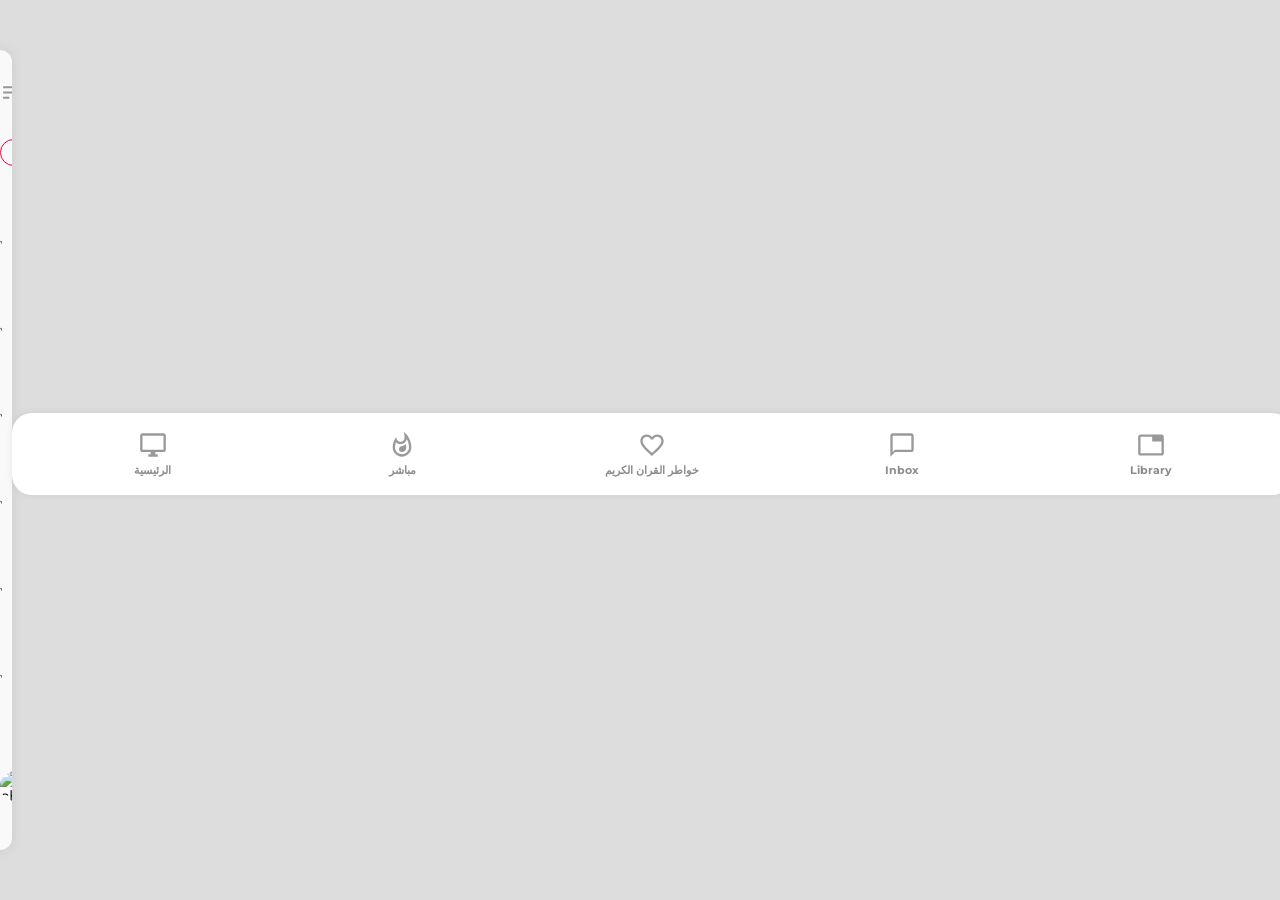
==== commit 1a3845ab: "Update index.html" ====
--- a/index.html
+++ b/index.html
@@ -413,17 +413,24 @@
 
       <!-- scrollable content area (will be replaced by grid on load) -->
       <div class="video" id="mainVideoContainer">
-    
+        <!-- two default items (will be replaced) -->
+        <div class="video__item" data-video-id="kWvFnOBP4Sc" data-video-title="Arkon Fly - Live Session">
+          <div class="video__cover">
+            <img class="video__img" src="https://github.com/ricardoolivaalonso/Codepen/blob/master/Youtube/video-2.jpg?raw=true" alt="video">
+            <div class="video__stats">
+              <span class="video__views">4.5M</span>
+              <span class="video__duration">10:43</span>
               <img class="video__options icon" src="[data-uri]%0D%0AL3N2ZyI+CgogPGc+CiAgPHRpdGxlPmJhY2tncm91bmQ8L3RpdGxlPgogIDxyZWN0IGZpbGw9Im5v%0D%0AbmUiIGlkPSJjYW52YXNfYmFja2dyb3VuZCIgaGVpZ2h0PSI0MDIiIHdpZHRoPSI1ODIiIHk9Ii0x%0D%0AIiB4PSItMSIvPgogPC9nPgogPGc+CiAgPHRpdGxlPkxheWVyIDE8L3RpdGxlPgogIDxwYXRoIGlk%0D%0APSJzdmdfMSIgZmlsbD0ibm9uZSIgZD0ibTAsMGw0OCwwbDAsNDhsLTQ4LDBsMCwtNDh6Ii8+CiAg%0D%0APHBhdGggZmlsbD0iI2ZmZmZmZiIgaWQ9InN2Z18yIiBkPSJtMTIsMjBjLTIuMjEsMCAtNCwxLjc5%0D%0AIC00LDRzMS43OSw0IDQsNHM0LC0xLjc5IDQsLTRzLTEuNzksLTQgLTQsLTR6bTI0LDBjLTIuMjEs%0D%0AMCAtNCwxLjc5IC00LDRzMS43OSw0IDQsNHM0LC0xLjc5IDQsLTRzLTEuNzksLTQgLTQsLTR6bS0x%0D%0AMiwwYy0yLjIxLDAgLTQsMS43OSAtNCw0czEuNzksNCA0LDRzNCwtMS43OSA0LC00cy0xLjc5LC00%0D%0AIC00LC00eiIvPgogPC9nPgo8L3N2Zz4=" alt="options">
             </div>
           </div>
-       
+          <div class="video__info">
+        
+            </div>
           </div>
         </div>
-  
-              <img class="video__options icon" src="[data-uri]%0D%0AL3N2ZyI+CgogPGc+CiAgPHRpdGxlPmJhY2tncm91bmQ8L3RpdGxlPgogIDxyZWN0IGZpbGw9Im5v%0D%0AbmUiIGlkPSJjYW52YXNfYmFja2dyb3VuZCIgaGVpZ2h0PSI0MDIiIHdpZHRoPSI1ODIiIHk9Ii0x%0D%0AIiB4PSItMSIvPgogPC9nPgogPGc+CiAgPHRpdGxlPkxheWVyIDE8L3RpdGxlPgogIDxwYXRoIGlk%0D%0APSJzdmdfMSIgZmlsbD0ibm9uZSIgZD0ibTAsMGw0OCwwbDAsNDhsLTQ4LDBsMCwtNDh6Ii8+CiAg%0D%0APHBhdGggZmlsbD0iI2ZmZmZmZiIgaWQ9InN2Z18yIiBkPSJtMTIsMjBjLTIuMjEsMCAtNCwxLjc5%0D%0AIC00LDRzMS43OSw0IDQsNHM0LC0xLjc5IDQsLTRzLTEuNzksLTQgLTQsLTR6bTI0LDBjLTIuMjEs%0D%0AMCAtNCwxLjc5IC00LDRzMS43OSw0IDQsNHM0LC0xLjc5IDQsLTRzLTEuNzksLTQgLTQsLTR6bS0x%0D%0AMiwwYy0yLjIxLDAgLTQsMS43OSAtNCw0czEuNzksNCA0LDRzNCwtMS43OSA0LC00cy0xLjc5LC00%0D%0AIC00LC00eiIvPgogPC9nPgo8L3N2Zz4=" alt="options">
-            </div>
-          </div>
+        <div class="video__item" data-video-id="zE3Ek97kz_U" data-video-title="Multicolor">
+          <div class="video__cover">
+                  </div>
           <div class="video__info">
             <img class="video__photo" src="https://github.com/ricardoolivaalonso/Codepen/blob/master/Youtube/channel-2.png?raw=true" alt="channel">
             <div class="video__description">
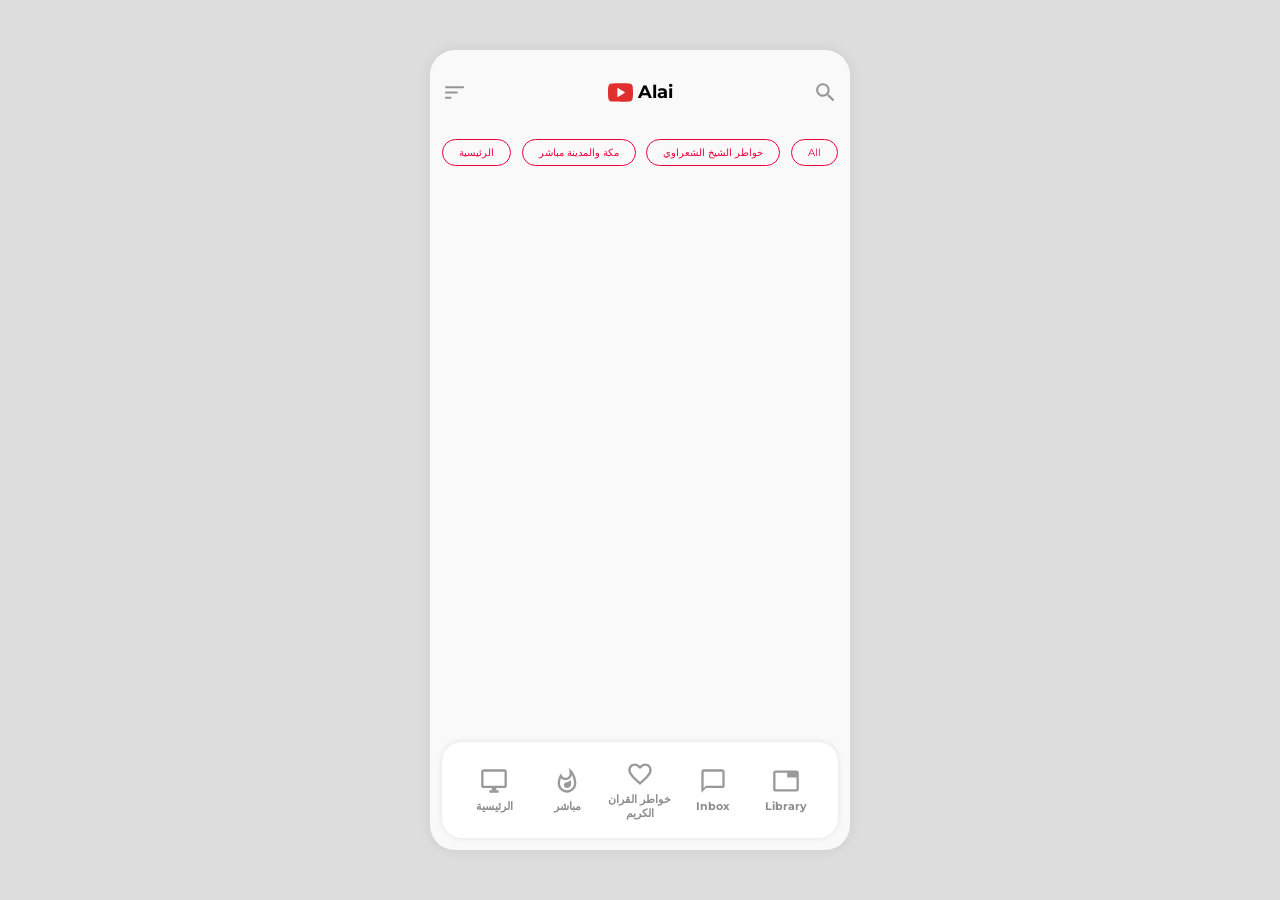
==== commit 47443a4e: "Update index.html" ====
--- a/index.html
+++ b/index.html
@@ -3,7 +3,7 @@
 <head>
   <meta charset="UTF-8">
   <meta name="viewport" content="width=device-width, initial-scale=1.0, maximum-scale=1.0, user-scalable=no">
-  <title>YouTube Kids · Fullscreen Player</title>
+  <title>YouTube Kids · Navigation Only</title>
   <link href="https://fonts.googleapis.com/css?family=Montserrat&display=swap" rel="stylesheet">
   <style>
     /* ========== RESET & BASE ========== */
@@ -63,6 +63,7 @@
       position: relative; font-size: 10px; padding: 6px 16px;
       border-radius: 16px; border: 1px solid #E8003C; color: #E8003C;
       cursor: pointer; overflow: hidden;
+      text-decoration: none;
     }
     .categories__link::before {
       content: ""; position: absolute; top: 0; left: -100%;
@@ -72,89 +73,27 @@
     .categories__link:hover::before { left: 0%; }
     .categories__text { position: relative; z-index: 10; }
 
-    .video {
-      flex: 1;
-      overflow-y: auto;
-      width: 100%;
-      padding-right: 2px;
-      min-height: 0;
-      position: relative;
-    }
-
-    /* ========== CUSTOM VERTICAL SCROLLBAR ========== */
-    .video::-webkit-scrollbar {
-      width: 8px;
-    }
-    .video::-webkit-scrollbar-track {
-      background: #f1f1f1;
-      border-radius: 10px;
-    }
-    .video::-webkit-scrollbar-thumb {
-      background: #E8003C;
-      border-radius: 10px;
-    }
-    .video::-webkit-scrollbar-thumb:hover {
-      background: #b0002a;
-    }
-    .video {
-      scrollbar-width: thin;
-      scrollbar-color: #E8003C #f1f1f1;
-    }
-
-    /* static items (will be replaced) */
-    .video__item {
-      position: relative; width: 100%; margin-bottom: 10px;
-    }
-    .video__img {
-      height: 165px; width: 100%; border-radius: 10px; object-fit: cover;
-    }
-    .video__stats {
-      position: absolute; top: 0; height: 165px; width: 100%; cursor: pointer;
-    }
-    .video__views {
-      position: absolute; top: 10px; left: 10px; font-size: 9px;
-      padding: 2px 10px; border-radius: 12px; color: #ffffff;
-      background-color: #E8003C;
-    }
-    .video__options {
-      position: absolute; top: 10px; right: 10px;
-    }
-    .video__duration {
-      position: absolute; bottom: 10px; right: 10px; font-size: 8px;
-      padding: 2px 6px; border-radius: 6px; color: #ffffff;
-      background-color: #8c8c8c;
-    }
-    .video__info {
-      display: flex; margin: 5px 0 10px;
-    }
-    .video__photo {
-      object-fit: cover; height: 30px; width: 30px; border-radius: 50%;
-      margin-right: 5px; cursor: pointer;
-    }
-    .video__title { font-size: 12px; }
-    .video__channel { font-size: 9px; line-height: 1.8; opacity: 0.9; }
-
     /* ========== BOTTOM MENU – LARGER BUTTONS, NO BULLETS ========== */
     .menu {
       width: 100%;
       background-color: #ffffff;
       border-radius: 20px;
       box-shadow: 0px 0px 5px 1px rgba(140,140,140,0.15);
-      padding: 12px 16px;        /* increased padding */
-      margin-top: 8px;
+      padding: 12px 16px;
+      margin-top: auto;          /* push to bottom */
       flex-shrink: 0;
     }
     .menu__list {
       display: flex;
       justify-content: space-between;
       align-items: center;
-      list-style: none;           /* remove bullets */
+      list-style: none;
       padding: 0;
       margin: 0;
       width: 100%;
     }
     .menu__item {
-      flex: 1;                     /* each item takes equal width */
+      flex: 1;
       text-align: center;
     }
     .menu__link {
@@ -163,10 +102,10 @@
       align-items: center;
       justify-content: center;
       text-decoration: none;
-      padding: 6px 0;              /* larger touch area */
+      padding: 6px 0;
     }
     .menu__icon {
-      height: 28px;                /* larger icon */
+      height: 28px;
       width: auto;
       object-fit: contain;
       margin-bottom: 4px;
@@ -183,210 +122,19 @@
     }
     .menu__txt {
       color: #8c8c8c;
-      font-size: 11px;             /* slightly larger text */
+      font-size: 11px;
       font-weight: bold;
       transition: 0.4s ease;
     }
 
-    /* ========== VIDEO GRID – LARGER THUMBNAILS ========== */
-    .video-grid {
-      display: flex;
-      flex-direction: column;
-      gap: 16px;
-      width: 100%;
-      padding: 0 0 12px;
-    }
-
-    .video-card {
-      display: flex;
-      flex-direction: column;
-      width: 100%;
-      cursor: pointer;
-    }
-
-    .thumb-con {
-      position: relative;
-      width: 100%;
-      aspect-ratio: 16 / 9;
-      border-radius: 12px;
-      overflow: hidden;
-      background-color: #111;
-    }
-
-    .thumb {
-      width: 100%;
-      height: 100%;
-      background-size: cover;
-      background-position: center;
-      background-color: #222;
-    }
-
-    .play-button {
-      position: absolute;
-      top: 50%;
-      left: 50%;
-      transform: translate(-50%, -50%) rotate(45deg);
-      width: 48px;
-      height: 48px;
-      border-top: 8px solid white;
-      border-right: 8px solid white;
-      filter: drop-shadow(0 0 5px rgba(0,0,0,0.4));
-      transition: 150ms ease-in-out;
-      opacity: 0.9;
-      pointer-events: none;
-    }
-    .thumb-con:hover .play-button { border-color: #ccc; }
-
-    .video-info {
-      margin-top: 8px;
-      display: flex;
-      flex-direction: column;
-    }
-
-    .video-title {
-      font-size: 16px;
-      font-weight: 600;
-      color: #0f0f0f;
-      line-height: 1.4;
-      display: -webkit-box;
-      -webkit-line-clamp: 2;
-      -webkit-box-orient: vertical;
-      overflow: hidden;
-      text-overflow: ellipsis;
-      margin-bottom: 2px;
-    }
-
-    .video-meta {
+    /* Simple spacer to fill the area where videos used to be */
+    .content-spacer {
+      flex: 1;
       display: flex;
       align-items: center;
-      gap: 8px;
-      font-size: 13px;
-      color: #606060;
-    }
-
-    .video-channel {
-      font-weight: 500;
-    }
-
-    .video-duration {
-      background-color: rgba(0,0,0,0.7);
-      color: white;
-      padding: 2px 6px;
-      border-radius: 4px;
-      font-size: 12px;
-      font-weight: 500;
-      position: absolute;
-      bottom: 8px;
-      right: 8px;
-      pointer-events: none;
-    }
-
-    /* Loading indicator */
-    .loading-spinner {
-      text-align: center;
-      padding: 20px;
-      color: #E8003C;
+      justify-content: center;
+      color: #aaa;
       font-size: 14px;
-    }
-
-    /* ========== FULLSCREEN PLAYER ========== */
-    #playerContainer {
-      position: fixed;
-      top: 0; left: 0;
-      width: 100vw; height: 100vh;
-      background-color: #000;
-      z-index: 1000;
-      display: none;
-      color: white;
-      font-family: 'Arial Rounded MT Bold', 'Helvetica', sans-serif;
-      -webkit-tap-highlight-color: transparent;
-    }
-    #playerContainer .main-container {
-      position: relative; width: 100%; height: 100%;
-    }
-    #playerContainer #youtube-player {
-      width: 100%; height: 100%;
-    }
-    #playerContainer #ui-trigger {
-      position: absolute; top: 0; left: 0; width: 100%; height: 100%;
-      z-index: 5; cursor: pointer;
-      display: flex; align-items: center; justify-content: center;
-    }
-    #playerContainer #status-icon {
-      font-size: 60px;
-      background: rgba(0,0,0,0.5);
-      width: 100px; height: 100px;
-      display: flex; align-items: center; justify-content: center;
-      border-radius: 50%;
-      opacity: 0;
-      transition: opacity 0.3s, transform 0.3s;
-      pointer-events: none;
-      transform: scale(0.5);
-    }
-    #playerContainer #status-icon.show { opacity: 1; transform: scale(1); }
-
-    #playerContainer #video-ui {
-      position: absolute; top: 0; left: 0; width: 100%; height: 100%;
-      pointer-events: none; display: flex; flex-direction: column;
-      justify-content: space-between; padding: 20px; box-sizing: border-box;
-      background: rgba(0, 0, 0, 0.4); z-index: 10;
-      transition: opacity 0.4s ease, visibility 0.4s;
-    }
-    #playerContainer .hidden-ui { opacity: 0; visibility: hidden; }
-
-    #playerContainer .top-bar {
-      display: flex; align-items: center; gap: 15px; pointer-events: auto;
-    }
-    #playerContainer .back-btn {
-      font-size: 28px; cursor: pointer; background: none; border: none; color: white;
-    }
-    #playerContainer .video-title { font-size: 18px; font-weight: bold; margin: 0; }
-    #playerContainer .sub-btn {
-      background: #FF0000; color: white; border: none; padding: 8px 16px;
-      border-radius: 20px; font-weight: bold;
-    }
-
-    #playerContainer .bottom-section {
-      pointer-events: auto; display: flex; flex-direction: column; gap: 15px;
-    }
-    #playerContainer .carousel-section {
-      width: 100%; display: flex; align-items: center; overflow-x: auto;
-      gap: 15px; scrollbar-width: none; -webkit-overflow-scrolling: touch;
-      padding: 4px 0;
-    }
-    #playerContainer .carousel-section::-webkit-scrollbar { display: none; }
-
-    #playerContainer .thumb-card {
-      flex: 0 0 auto; width: 180px; height: 100px; border-radius: 12px;
-      overflow: hidden; cursor: pointer; border: 4px solid transparent;
-      background-color: #222;
-    }
-    #playerContainer .thumb-card.active { border-color: #FF0000; }
-    #playerContainer .thumb-card img {
-      width: 100%; height: 100%; object-fit: cover;
-      opacity: 0;
-      transition: opacity 0.2s;
-    }
-    #playerContainer .thumb-card img.loaded { opacity: 1; }
-
-    #playerContainer .progress-row {
-      width: 100%; display: flex; align-items: center; gap: 15px;
-    }
-    #playerContainer .progress-container {
-      flex-grow: 1; height: 40px;
-      display: flex; align-items: center; cursor: pointer; position: relative;
-      touch-action: none;
-    }
-    #playerContainer .progress-bg {
-      width: 100%; height: 6px; background: rgba(255,255,255,0.3); border-radius: 3px;
-    }
-    #playerContainer .progress-fill {
-      width: 0%; height: 100%; background: #FF0000; border-radius: 3px;
-    }
-    #playerContainer .progress-knob {
-      width: 24px; height: 24px; background: white; border-radius: 50%;
-      position: absolute; left: 0%; transform: translateX(-50%);
-      box-shadow: 0 0 10px rgba(0,0,0,0.5);
     }
   </style>
 </head>
@@ -398,7 +146,7 @@
         <img class="header__menu icon" src="[data-uri]%0D%0AL3N2ZyI+CgogPGc+CiAgPHRpdGxlPmJhY2tncm91bmQ8L3RpdGxlPgogIDxyZWN0IGZpbGw9Im5v%0D%0AbmUiIGlkPSJjYW52YXNfYmFja2dyb3VuZCIgaGVpZ2h0PSI0MDIiIHdpZHRoPSI1ODIiIHk9Ii0x%0D%0AIiB4PSItMSIvPgogPC9nPgogPGc+CiAgPHRpdGxlPkxheWVyIDE8L3RpdGxlPgogIDxwYXRoIGZp%0D%0AbGw9IiNlODAwM2MiIGlkPSJzdmdfMSIgZD0ibTYsMzZsMTIsMGwwLC00bC0xMiwwbDAsNHptMCwt%0D%0AMjRsMCw0bDM2LDBsMCwtNGwtMzYsMHptMCwxNGwyNCwwbDAsLTRsLTI0LDBsMCw0eiIvPgogPC9n%0D%0APgo8L3N2Zz4=" alt="menu">
         <div class="header__logo">
           <img class="header__icon" src="[data-uri]%0D%0AU1ZHIDEuMC8vRU4nICAnaHR0cDovL3d3dy53My5vcmcvVFIvMjAwMS9SRUMtU1ZHLTIwMDEwOTA0%0D%0AL0RURC9zdmcxMC5kdGQnPjxzdmcgZW5hYmxlLWJhY2tncm91bmQ9Im5ldyAwIDAgMzIgMzIiIGhl%0D%0AaWdodD0iMzJweCIgaWQ9IkxheWVyXzEiIHZlcnNpb249IjEuMCIgdmlld0JveD0iMCAwIDMyIDMy%0D%0AIiB3aWR0aD0iMzJweCIgeG1sOnNwYWNlPSJwcmVzZXJ2ZSIgeG1sbnM9Imh0dHA6Ly93d3cudzMu%0D%0Ab3JnLzIwMDAvc3ZnIiB4bWxuczp4bGluaz0iaHR0cDovL3d3dy53My5vcmcvMTk5OS94bGluayI+%0D%0APGc+PHBhdGggZD0iTTMxLjY3LDkuMTc5YzAsMC0wLjMxMi0yLjM1My0xLjI3MS0zLjM4OWMtMS4y%0D%0AMTctMS4zNTgtMi41OC0xLjM2Ni0zLjIwNS0xLjQ0M0MyMi43MTcsNCwxNi4wMDIsNCwxNi4wMDIs%0D%0ANCAgIGgtMC4wMTVjMCwwLTYuNzE1LDAtMTEuMTkxLDAuMzQ3QzQuMTcxLDQuNDI0LDIuODA5LDQu%0D%0ANDMyLDEuNTkxLDUuNzlDMC42MzMsNi44MjYsMC4zMiw5LjE3OSwwLjMyLDkuMTc5UzAsMTEuOTQs%0D%0AMCwxNC43MDF2Mi41ODggICBjMCwyLjc2MywwLjMyLDUuNTIzLDAuMzIsNS41MjNzMC4zMTIsMi4z%0D%0ANTIsMS4yNzEsMy4zODZjMS4yMTgsMS4zNTgsMi44MTUsMS4zMTcsMy41MjcsMS40NTlDNy42Nzcs%0D%0AMjcuOTE5LDE1Ljk5NSwyOCwxNS45OTUsMjggICBzNi43MjItMC4wMTIsMTEuMTk5LTAuMzU1YzAu%0D%0ANjI1LTAuMDgsMS45ODgtMC4wODgsMy4yMDUtMS40NDZjMC45NTgtMS4wMzQsMS4yNzEtMy4zODYs%0D%0AMS4yNzEtMy4zODZzMC4zMi0yLjc2MSwwLjMyLTUuNTIzdi0yLjU4OCAgIEMzMS45OSwxMS45NCwz%0D%0AMS42Nyw5LjE3OSwzMS42Nyw5LjE3OXoiIGZpbGw9IiNFMDJGMkYiLz48cG9seWdvbiBmaWxsPSIj%0D%0ARkZGRkZGIiBwb2ludHM9IjEyLDEwIDEyLDIyIDIyLDE2ICAiLz48L2c+PGcvPjxnLz48Zy8+PGcv%0D%0APjxnLz48Zy8+PC9zdmc+" alt="youtube">
-          <h1 class="header__title">Baraa</h1>
+          <h1 class="header__title">Alai</h1>
         </div>
         <img class="header__search icon" src="[data-uri]%0D%0AL3N2ZyI+CgogPGc+CiAgPHRpdGxlPmJhY2tncm91bmQ8L3RpdGxlPgogIDxyZWN0IGZpbGw9Im5v%0D%0AbmUiIGlkPSJjYW52YXNfYmFja2dyb3VuZCIgaGVpZ2h0PSI0MDIiIHdpZHRoPSI1ODIiIHk9Ii0x%0D%0AIiB4PSItMSIvPgogPC9nPgogPGc+CiAgPHRpdGxlPkxheWVyIDE8L3RpdGxlPgogIDxwYXRoIGZp%0D%0AbGw9IiNlODAwM2MiIGlkPSJzdmdfMSIgZD0ibTMxLDI4bC0xLjU5LDBsLTAuNTUsLTAuNTVjMS45%0D%0ANiwtMi4yNyAzLjE0LC01LjIyIDMuMTQsLTguNDVjMCwtNy4xOCAtNS44MiwtMTMgLTEzLC0xM3Mt%0D%0AMTMsNS44MiAtMTMsMTNzNS44MiwxMyAxMywxM2MzLjIzLDAgNi4xOCwtMS4xOCA4LjQ1LC0zLjEz%0D%0AbDAuNTUsMC41NWwwLDEuNThsMTAsOS45OGwyLjk4LC0yLjk4bC05Ljk4LC0xMHptLTEyLDBjLTQu%0D%0AOTcsMCAtOSwtNC4wMyAtOSwtOXM0LjAzLC05IDksLTlzOSw0LjAzIDksOXMtNC4wMyw5IC05LDl6%0D%0AIi8+CiA8L2c+Cjwvc3ZnPg==" alt="search">
       </header>
@@ -411,34 +159,9 @@
         <a class="categories__link" href="#"><span class="categories__text btn-all">All</span></a>
       </div>
 
-      <!-- scrollable content area (will be replaced by grid on load) -->
-      <div class="video" id="mainVideoContainer">
-        <!-- two default items (will be replaced) -->
-        <div class="video__item" data-video-id="kWvFnOBP4Sc" data-video-title="Arkon Fly - Live Session">
-          <div class="video__cover">
-            <img class="video__img" src="https://github.com/ricardoolivaalonso/Codepen/blob/master/Youtube/video-2.jpg?raw=true" alt="video">
-            <div class="video__stats">
-              <span class="video__views">4.5M</span>
-              <span class="video__duration">10:43</span>
-              <img class="video__options icon" src="[data-uri]%0D%0AL3N2ZyI+CgogPGc+CiAgPHRpdGxlPmJhY2tncm91bmQ8L3RpdGxlPgogIDxyZWN0IGZpbGw9Im5v%0D%0AbmUiIGlkPSJjYW52YXNfYmFja2dyb3VuZCIgaGVpZ2h0PSI0MDIiIHdpZHRoPSI1ODIiIHk9Ii0x%0D%0AIiB4PSItMSIvPgogPC9nPgogPGc+CiAgPHRpdGxlPkxheWVyIDE8L3RpdGxlPgogIDxwYXRoIGlk%0D%0APSJzdmdfMSIgZmlsbD0ibm9uZSIgZD0ibTAsMGw0OCwwbDAsNDhsLTQ4LDBsMCwtNDh6Ii8+CiAg%0D%0APHBhdGggZmlsbD0iI2ZmZmZmZiIgaWQ9InN2Z18yIiBkPSJtMTIsMjBjLTIuMjEsMCAtNCwxLjc5%0D%0AIC00LDRzMS43OSw0IDQsNHM0LC0xLjc5IDQsLTRzLTEuNzksLTQgLTQsLTR6bTI0LDBjLTIuMjEs%0D%0AMCAtNCwxLjc5IC00LDRzMS43OSw0IDQsNHM0LC0xLjc5IDQsLTRzLTEuNzksLTQgLTQsLTR6bS0x%0D%0AMiwwYy0yLjIxLDAgLTQsMS43OSAtNCw0czEuNzksNCA0LDRzNCwtMS43OSA0LC00cy0xLjc5LC00%0D%0AIC00LC00eiIvPgogPC9nPgo8L3N2Zz4=" alt="options">
-            </div>
-          </div>
-          <div class="video__info">
-        
-            </div>
-          </div>
-        </div>
-        <div class="video__item" data-video-id="zE3Ek97kz_U" data-video-title="Multicolor">
-          <div class="video__cover">
-                  </div>
-          <div class="video__info">
-            <img class="video__photo" src="https://github.com/ricardoolivaalonso/Codepen/blob/master/Youtube/channel-2.png?raw=true" alt="channel">
-            <div class="video__description">
-              <h2 class="video__title">Multicolor</h2>
-              <h3 class="video__channel">Is this just fantasy</h3>
-            </div>
-          </div>
-        </div>
+      <!-- Optional spacer – can be removed if you want empty space -->
+      <div class="content-spacer">
+        <!-- No video content – only navigation -->
       </div>
 
       <!-- BOTTOM MENU BUTTONS – larger, no bullets -->
@@ -453,523 +176,5 @@
       </nav>
     </div>
   </div>
-
-  <!-- FULLSCREEN PLAYER (hidden initially) -->
-  <div id="playerContainer">
-    <div class="main-container">
-      <div id="youtube-player"></div>
-      <div id="ui-trigger" onclick="handleMainClick()">
-        <div id="status-icon">▶</div>
-      </div>
-      <div id="video-ui">
-        <div class="top-bar">
-          <button class="back-btn" onclick="closePlayer()">←</button>
-          <div style="flex-grow:1">
-            <div class="video-title" id="displayTitle">مكة المكرمة</div>
-          </div>
-          <button class="sub-btn">SUBSCRIBE</button>
-        </div>
-        <div class="bottom-section">
-          <div class="carousel-section" id="playerCarousel">
-            <!-- dynamic thumbnails will be injected here -->
-          </div>
-          <div class="progress-row">
-            <span id="currentTime" style="font-size:14px; min-width:45px;">0:00</span>
-            <div class="progress-container" id="progressContainer">
-              <div class="progress-bg"><div class="progress-fill" id="progressFill"></div></div>
-              <div class="progress-knob" id="progressKnob"></div>
-            </div>
-            <span id="totalTime" style="font-size:14px; min-width:45px;">0:00</span>
-          </div>
-        </div>
-      </div>
-    </div>
-  </div>
-
-  <!-- YouTube IFrame API -->
-  <script src="https://www.youtube.com/iframe_api"></script>
-  <script>
-  (function() {
-    // ---------- RAW VIDEO URL LISTS ----------
-    const homeLinks = [
-      "https://www.youtube.com/watch?v=UdQhpwNkZFs",
-      "https://www.youtube.com/watch?v=R0fH5CTi5UU",
-      "https://www.youtube.com/watch?v=mE9zxWkZJmg",
-      "https://www.youtube.com/watch?v=p9VgHQ3i3Js",
-      "https://www.youtube.com/watch?v=An-4fwvK7NU",
-      "https://www.youtube.com/watch?v=s6ktyCD-e3I",
-    ];
-
-    const trendingLinks = homeLinks.slice(0, 5);
-    const quranLinks = homeLinks.slice(5, 10);
-
-    const meccaMedinaLinks = [
-      "https://www.youtube.com/watch?v=Cm1v4bteXbI",  
-      "https://www.youtube.com/watch?v=HQBygBpQCSM"
-    ];
-
-    const shaarawyLinks = [
-      "https://www.youtube.com/watch?v=wwYvlgv7A0k",
-      "https://www.youtube.com/watch?v=SFtEWI_lXmQ",
-      "https://www.youtube.com/watch?v=OKF7Mw7KC_o",
-      "https://www.youtube.com/watch?v=QzP8i6SDgdw",
-      "https://www.youtube.com/watch?v=4bjQQVplr1o",
-      "https://www.youtube.com/watch?v=-Meb1_QtCkA",
-      "https://www.youtube.com/watch?v=rhbcI89wSvU",
-      "https://www.youtube.com/watch?v=_Ee-0wDwxtI",
-    ];
-
-    // Helper to extract video ID
-    function getVideoId(url) {
-      const match = url.match(/[?&]v=([^&]+)/);
-      return match ? match[1] : null;
-    }
-
-    // ---------- LAZY LOADING SETUP (main grid) ----------
-    const imageObserver = new IntersectionObserver((entries) => {
-      entries.forEach(entry => {
-        if (entry.isIntersecting) {
-          const thumb = entry.target;
-          const videoId = thumb.dataset.id;
-          if (videoId && !thumb.style.backgroundImage) {
-            thumb.style.backgroundImage = `url('https://i.ytimg.com/vi/${videoId}/mqdefault.jpg')`;
-          }
-          imageObserver.unobserve(thumb);
-        }
-      });
-    }, { rootMargin: '200px' });
-
-    const carouselImageObserver = new IntersectionObserver((entries) => {
-      entries.forEach(entry => {
-        if (entry.isIntersecting) {
-          const img = entry.target;
-          const videoId = img.dataset.id;
-          if (videoId && !img.src) {
-            img.src = `https://img.youtube.com/vi/${videoId}/mqdefault.jpg`;
-            img.onload = () => img.classList.add('loaded');
-          }
-          carouselImageObserver.unobserve(img);
-        }
-      });
-    }, { rootMargin: '200px' });
-
-    // ---------- INFINITE SCROLL FOR MAIN GRID (simple version – works) ----------
-    const BATCH_SIZE = 10;
-    let currentRawList = homeLinks;    // raw URLs for the current category
-    let currentIndex = 0;
-    let isLoading = false;
-    let allVideosLoaded = false;
-    const videoContainer = document.getElementById('mainVideoContainer');
-    const scrollContainer = document.querySelector('.video');
-
-    function loadNextBatch() {
-      if (isLoading || allVideosLoaded || !currentRawList.length) return;
-      isLoading = true;
-      const nextUrls = currentRawList.slice(currentIndex, currentIndex + BATCH_SIZE);
-      if (nextUrls.length === 0) {
-        allVideosLoaded = true;
-        isLoading = false;
-        return;
-      }
-      const nextVideos = nextUrls.map((url, i) => {
-        const id = getVideoId(url);
-        return id ? { id, title: `Video ${currentIndex + i + 1}` } : null;
-      }).filter(v => v !== null);
-      appendVideosToGrid(nextVideos);
-      currentIndex += nextUrls.length;
-      if (currentIndex >= currentRawList.length) allVideosLoaded = true;
-      isLoading = false;
-    }
-
-    function appendVideosToGrid(videos) {
-      const gridDiv = document.querySelector('.video-grid') || document.createElement('div');
-      if (!gridDiv.classList.contains('video-grid')) {
-        gridDiv.className = 'video-grid';
-        videoContainer.innerHTML = '';
-        videoContainer.appendChild(gridDiv);
-      }
-
-      videos.forEach(v => {
-        const card = document.createElement('div');
-        card.className = 'video-card';
-
-        const thumbCon = document.createElement('div');
-        thumbCon.className = 'thumb-con';
-        const thumbDiv = document.createElement('div');
-        thumbDiv.className = 'thumb';
-        thumbDiv.dataset.id = v.id;
-        thumbCon.appendChild(thumbDiv);
-        
-        const playButton = document.createElement('div');
-        playButton.className = 'play-button';
-        thumbCon.appendChild(playButton);
-        
-        const durationSpan = document.createElement('span');
-        durationSpan.className = 'video-duration';
-        durationSpan.textContent = '0:00'; // Requires YouTube Data API for actual duration
-        thumbCon.appendChild(durationSpan);
-
-        const infoDiv = document.createElement('div');
-        infoDiv.className = 'video-info';
-        infoDiv.innerHTML = `
-          <div class="video-title">${v.title}</div>
-          <div class="video-meta">
-            <span class="video-channel">YouTube</span>
-          </div>
-        `;
-
-        card.appendChild(thumbCon);
-        card.appendChild(infoDiv);
-
-        card.addEventListener('click', (e) => {
-          e.preventDefault();
-          openPlayerWithVideo(v.id, v.title);
-        });
-
-        gridDiv.appendChild(card);
-        
-        imageObserver.observe(thumbDiv);
-      });
-    }
-
-    function resetGrid(newRawList) {
-      currentRawList = newRawList;
-      currentIndex = 0;
-      allVideosLoaded = false;
-      videoContainer.innerHTML = '';
-      const gridDiv = document.createElement('div');
-      gridDiv.className = 'video-grid';
-      videoContainer.appendChild(gridDiv);
-      loadNextBatch();
-    }
-
-    function onScroll() {
-      if (allVideosLoaded || isLoading) return;
-      const scrollEl = scrollContainer;
-      if (!scrollEl) return;
-      const scrollTop = scrollEl.scrollTop;
-      const scrollHeight = scrollEl.scrollHeight;
-      const clientHeight = scrollEl.clientHeight;
-      if (scrollTop + clientHeight >= scrollHeight - 200) {
-        loadNextBatch();
-      }
-    }
-
-    scrollContainer.addEventListener('scroll', onScroll, { passive: true });
-
-    // ---------- PLAYER GLOBAL VARIABLES ----------
-    let player;
-    let isUIVisible = true;
-    let isDragging = false;
-    let hideTimer;
-    const uiElement = document.getElementById('video-ui');
-    const statusIcon = document.getElementById('status-icon');
-    const progressFill = document.getElementById('progressFill');
-    const progressKnob = document.getElementById('progressKnob');
-    const progressContainer = document.getElementById('progressContainer');
-    const playerContainer = document.getElementById('playerContainer');
-    const displayTitle = document.getElementById('displayTitle');
-    const carousel = document.getElementById('playerCarousel');
-
-    // Carousel will use the current category list (currentRawList)
-    let carouselVideoIds = [];          // built from currentRawList when needed
-    const CAROUSEL_BATCH = 20;
-    let carouselStart = 0;
-    let carouselAllLoaded = false;
-    let currentActiveId = null;
-
-    window.onYouTubeIframeAPIReady = function() {
-      player = new YT.Player('youtube-player', {
-        videoId: '',
-        playerVars: { autoplay: 1, controls: 0, modestbranding: 1, rel: 0, iv_load_policy: 3, playsinline: 1 },
-        events: { onReady: onPlayerReady }
-      });
-    };
-
-    function onPlayerReady() {
-      setInterval(updateProgressBar, 100);
-      startHideTimer();
-    }
-
-    function startHideTimer() {
-      clearTimeout(hideTimer);
-      if (isUIVisible && !isDragging && player && player.getPlayerState() === 1) {
-        hideTimer = setTimeout(() => hideUI(), 5000);
-      }
-    }
-
-    function resetHideTimer() {
-      if (!isUIVisible) showUI();
-      else startHideTimer();
-    }
-
-    function hideUI() {
-      isUIVisible = false;
-      uiElement.classList.add('hidden-ui');
-    }
-
-    function showUI() {
-      isUIVisible = true;
-      uiElement.classList.remove('hidden-ui');
-      startHideTimer();
-    }
-
-    window.handleMainClick = function() {
-      if (isDragging) return;
-      if (!isUIVisible) showUI();
-      else {
-        const state = player.getPlayerState();
-        if (state === 1) { player.pauseVideo(); showStatusIcon('Ⅱ'); clearTimeout(hideTimer); }
-        else { player.playVideo(); showStatusIcon('▶'); hideUI(); }
-      }
-    };
-
-    function showStatusIcon(char) {
-      statusIcon.innerText = char;
-      statusIcon.classList.add('show');
-      setTimeout(() => statusIcon.classList.remove('show'), 600);
-    }
-
-    function updateProgressBar() {
-      if (player && player.getCurrentTime && !isDragging) {
-        const current = player.getCurrentTime();
-        const total = player.getDuration();
-        if (total > 0) {
-          const pct = (current / total) * 100;
-          setBarPosition(pct);
-          document.getElementById('currentTime').innerText = formatTime(current);
-          document.getElementById('totalTime').innerText = formatTime(total);
-        }
-      }
-    }
-    function setBarPosition(pct) {
-      pct = Math.max(0, Math.min(100, pct));
-      progressFill.style.width = pct + '%';
-      progressKnob.style.left = pct + '%';
-    }
-    function formatTime(seconds) {
-      const min = Math.floor(seconds / 60);
-      const sec = Math.floor(seconds % 60);
-      return min + ":" + (sec < 10 ? '0' : '') + sec;
-    }
-
-    progressContainer.addEventListener('touchstart', (e) => { isDragging = true; handleScrub(e); });
-    window.addEventListener('touchmove', (e) => { if (isDragging) handleScrub(e); }, { passive: false });
-    window.addEventListener('touchend', () => {
-      if (isDragging) {
-        const pct = parseFloat(progressKnob.style.left) || 0;
-        const newTime = (pct / 100) * player.getDuration();
-        player.seekTo(newTime, true);
-        isDragging = false;
-        startHideTimer();
-      }
-    });
-    function handleScrub(e) {
-      e.stopPropagation();
-      resetHideTimer();
-      const rect = progressContainer.getBoundingClientRect();
-      const touchX = e.touches ? e.touches[0].clientX : e.clientX;
-      const offsetX = touchX - rect.left;
-      let pct = (offsetX / rect.width) * 100;
-      pct = Math.max(0, Math.min(100, pct));
-      setBarPosition(pct);
-    }
-
-    window.changeVideo = function(id, title, element) {
-      if (window.event) window.event.stopPropagation();
-      player.loadVideoById(id);
-      displayTitle.innerText = title;
-      setActiveCarouselItem(id);
-      player.playVideo();
-      hideUI();
-      const card = element || getCarouselCardByVideoId(id);
-      if (card) {
-        setTimeout(() => {
-          card.scrollIntoView({ behavior: 'smooth', block: 'nearest', inline: 'center' });
-        }, 100);
-      }
-    };
-
-    // Lazy carousel: load next batch when scrolling near end
-    function loadMoreCarousel() {
-      if (carouselAllLoaded || !carouselVideoIds.length) return;
-      const end = Math.min(carouselStart + CAROUSEL_BATCH, carouselVideoIds.length);
-      for (let i = carouselStart; i < end; i++) {
-        const id = carouselVideoIds[i];
-        const title = `Video ${i + 1}`;
-        const card = document.createElement('div');
-        card.className = 'thumb-card' + (id === currentActiveId ? ' active' : '');
-        const img = document.createElement('img');
-        img.dataset.id = id;
-        img.alt = title;
-        card.appendChild(img);
-        card.addEventListener('click', (e) => {
-          e.stopPropagation();
-          changeVideo(id, title, card);
-        });
-        carousel.appendChild(card);
-        carouselImageObserver.observe(img);
-      }
-      carouselStart = end;
-      if (carouselStart >= carouselVideoIds.length) carouselAllLoaded = true;
-    }
-
-    function onCarouselScroll() {
-      if (carouselAllLoaded) return;
-      const { scrollLeft, scrollWidth, clientWidth } = carousel;
-      if (scrollLeft + clientWidth >= scrollWidth - 300) {
-        loadMoreCarousel();
-      }
-    }
-
-    // Helper functions for carousel
-    function setActiveCarouselItem(id) {
-      document.querySelectorAll('#playerCarousel .thumb-card').forEach(c => c.classList.remove('active'));
-      const card = getCarouselCardByVideoId(id);
-      if (card) card.classList.add('active');
-    }
-
-    function getCarouselCardByVideoId(id) {
-      return Array.from(document.querySelectorAll('#playerCarousel .thumb-card')).find(card => {
-        const img = card.querySelector('img');
-        return img && img.dataset.id === id;
-      });
-    }
-
-    function populateCarousel(activeId) {
-      // Build carouselVideoIds from the current category list (currentRawList)
-      carouselVideoIds = [];
-      const seen = new Set();
-      currentRawList.forEach(url => {
-        const id = getVideoId(url);
-        if (id && !seen.has(id)) {
-          seen.add(id);
-          carouselVideoIds.push(id);
-        }
-      });
-
-      // Reset carousel
-      carousel.innerHTML = '';
-      carouselStart = 0;
-      carouselAllLoaded = false;
-      currentActiveId = activeId;
-
-      // Load first batch
-      loadMoreCarousel();
-
-      // Attach scroll listener for lazy loading
-      carousel.removeEventListener('scroll', onCarouselScroll);
-      carousel.addEventListener('scroll', onCarouselScroll, { passive: true });
-
-      // Also reset hide timer on carousel interaction
-      carousel.addEventListener('scroll', resetHideTimer, { passive: true });
-      carousel.addEventListener('touchstart', resetHideTimer, { passive: true });
-      carousel.addEventListener('touchmove', resetHideTimer, { passive: true });
-      carousel.addEventListener('touchend', resetHideTimer, { passive: true });
-
-      // Since the active video is from the current category, it will be in carouselVideoIds.
-      // But it might not have been loaded yet if it's beyond the first batch.
-      // So we need to ensure it appears.
-      const activeIndex = carouselVideoIds.indexOf(activeId);
-      if (activeIndex >= 0) {
-        // If not yet loaded, keep loading batches until it is
-        const checkAndLoad = () => {
-          if (getCarouselCardByVideoId(activeId)) {
-            setActiveCarouselItem(activeId);
-            const card = getCarouselCardByVideoId(activeId);
-            if (card) {
-              setTimeout(() => card.scrollIntoView({ behavior: 'smooth', block: 'nearest', inline: 'center' }), 100);
-            }
-            return;
-          }
-          if (!carouselAllLoaded && carouselStart <= activeIndex) {
-            loadMoreCarousel();
-            setTimeout(checkAndLoad, 40);
-          }
-        };
-        checkAndLoad();
-      } else {
-        console.warn('Active video not found in current category list');
-      }
-    }
-
-    window.openPlayerWithVideo = function(videoId, videoTitle) {
-      playerContainer.style.display = 'block';
-      document.querySelector('.app').style.display = 'none';
-
-      if (player && player.loadVideoById) {
-        player.loadVideoById(videoId);
-        displayTitle.innerText = videoTitle;
-        populateCarousel(videoId);
-        player.playVideo();
-        hideUI();
-      } else {
-        const checkExist = setInterval(() => {
-          if (player && player.loadVideoById) {
-            clearInterval(checkExist);
-            player.loadVideoById(videoId);
-            displayTitle.innerText = videoTitle;
-            populateCarousel(videoId);
-            player.playVideo();
-            hideUI();
-          }
-        }, 100);
-        // Safety timeout
-        setTimeout(() => clearInterval(checkExist), 10000);
-      }
-    };
-
-    window.closePlayer = function() {
-      if (player && player.pauseVideo) player.pauseVideo();
-      playerContainer.style.display = 'none';
-      document.querySelector('.app').style.display = 'flex';
-    };
-
-    // ---------- TAB BUTTONS ----------
-    document.querySelectorAll('.btn-home').forEach(btn => {
-      btn.addEventListener('click', (e) => {
-        e.preventDefault();
-        resetGrid(homeLinks);
-      });
-    });
-
-    document.querySelectorAll('.btn-mecca').forEach(btn => {
-      btn.addEventListener('click', (e) => {
-        e.preventDefault();
-        resetGrid(meccaMedinaLinks);
-      });
-    });
-
-    document.querySelectorAll('.btn-shaarawy').forEach(btn => {
-      btn.addEventListener('click', (e) => {
-        e.preventDefault();
-        resetGrid(shaarawyLinks);
-      });
-    });
-
-    document.querySelector('.btn-all')?.addEventListener('click', (e) => {
-      e.preventDefault();
-      const allRaw = [
-        ...homeLinks, ...trendingLinks, ...quranLinks,
-        ...meccaMedinaLinks, ...shaarawyLinks
-      ];
-      resetGrid(allRaw);
-    });
-
-    // ---------- INITIAL LOAD ----------
-    window.addEventListener('load', function() {
-      resetGrid(homeLinks);
-    });
-
-    // Also attach click to the two static video items
-    document.querySelectorAll('.video__item[data-video-id]').forEach(item => {
-      item.addEventListener('click', function(e) {
-        const videoId = this.dataset.videoId;
-        const videoTitle = this.dataset.videoTitle;
-        openPlayerWithVideo(videoId, videoTitle);
-      });
-    });
-  })();
-  </script>
 </body>
 </html>
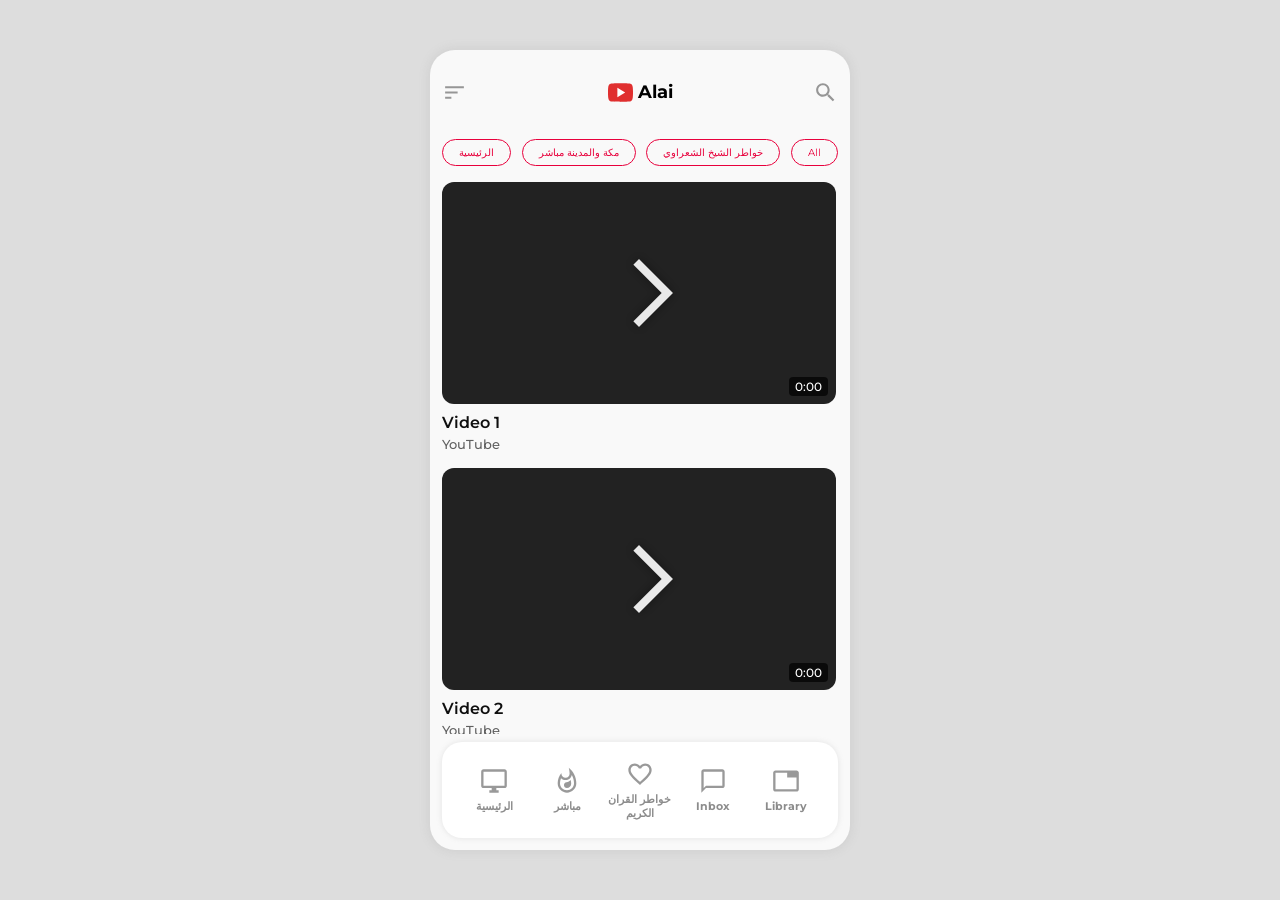
==== commit ff9a54cf: "Update index.html" ====
--- a/index.html
+++ b/index.html
@@ -3,7 +3,7 @@
 <head>
   <meta charset="UTF-8">
   <meta name="viewport" content="width=device-width, initial-scale=1.0, maximum-scale=1.0, user-scalable=no">
-  <title>YouTube Kids · Navigation Only</title>
+  <title>YouTube Kids · Fullscreen Player</title>
   <link href="https://fonts.googleapis.com/css?family=Montserrat&display=swap" rel="stylesheet">
   <style>
     /* ========== RESET & BASE ========== */
@@ -73,6 +73,136 @@
     .categories__link:hover::before { left: 0%; }
     .categories__text { position: relative; z-index: 10; }
 
+    .video {
+      flex: 1;
+      overflow-y: auto;
+      width: 100%;
+      padding-right: 2px;
+      min-height: 0;
+      position: relative;
+    }
+
+    /* ========== CUSTOM VERTICAL SCROLLBAR ========== */
+    .video::-webkit-scrollbar {
+      width: 8px;
+    }
+    .video::-webkit-scrollbar-track {
+      background: #f1f1f1;
+      border-radius: 10px;
+    }
+    .video::-webkit-scrollbar-thumb {
+      background: #E8003C;
+      border-radius: 10px;
+    }
+    .video::-webkit-scrollbar-thumb:hover {
+      background: #b0002a;
+    }
+    .video {
+      scrollbar-width: thin;
+      scrollbar-color: #E8003C #f1f1f1;
+    }
+
+    /* ========== VIDEO GRID ========== */
+    .video-grid {
+      display: flex;
+      flex-direction: column;
+      gap: 16px;
+      width: 100%;
+      padding: 0 0 12px;
+    }
+
+    .video-card {
+      display: flex;
+      flex-direction: column;
+      width: 100%;
+      cursor: pointer;
+    }
+
+    .thumb-con {
+      position: relative;
+      width: 100%;
+      aspect-ratio: 16 / 9;
+      border-radius: 12px;
+      overflow: hidden;
+      background-color: #111;
+    }
+
+    .thumb {
+      width: 100%;
+      height: 100%;
+      background-size: cover;
+      background-position: center;
+      background-color: #222;
+    }
+
+    .play-button {
+      position: absolute;
+      top: 50%;
+      left: 50%;
+      transform: translate(-50%, -50%) rotate(45deg);
+      width: 48px;
+      height: 48px;
+      border-top: 8px solid white;
+      border-right: 8px solid white;
+      filter: drop-shadow(0 0 5px rgba(0,0,0,0.4));
+      transition: 150ms ease-in-out;
+      opacity: 0.9;
+      pointer-events: none;
+    }
+    .thumb-con:hover .play-button { border-color: #ccc; }
+
+    .video-info {
+      margin-top: 8px;
+      display: flex;
+      flex-direction: column;
+    }
+
+    .video-title {
+      font-size: 16px;
+      font-weight: 600;
+      color: #0f0f0f;
+      line-height: 1.4;
+      display: -webkit-box;
+      -webkit-line-clamp: 2;
+      -webkit-box-orient: vertical;
+      overflow: hidden;
+      text-overflow: ellipsis;
+      margin-bottom: 2px;
+    }
+
+    .video-meta {
+      display: flex;
+      align-items: center;
+      gap: 8px;
+      font-size: 13px;
+      color: #606060;
+    }
+
+    .video-channel {
+      font-weight: 500;
+    }
+
+    .video-duration {
+      background-color: rgba(0,0,0,0.7);
+      color: white;
+      padding: 2px 6px;
+      border-radius: 4px;
+      font-size: 12px;
+      font-weight: 500;
+      position: absolute;
+      bottom: 8px;
+      right: 8px;
+      pointer-events: none;
+    }
+
+    /* Loading indicator */
+    .loading-spinner {
+      text-align: center;
+      padding: 20px;
+      color: #E8003C;
+      font-size: 14px;
+    }
+
     /* ========== BOTTOM MENU – LARGER BUTTONS, NO BULLETS ========== */
     .menu {
       width: 100%;
@@ -80,7 +210,7 @@
       border-radius: 20px;
       box-shadow: 0px 0px 5px 1px rgba(140,140,140,0.15);
       padding: 12px 16px;
-      margin-top: auto;          /* push to bottom */
+      margin-top: 8px;
       flex-shrink: 0;
     }
     .menu__list {
@@ -127,14 +257,104 @@
       transition: 0.4s ease;
     }
 
-    /* Simple spacer to fill the area where videos used to be */
-    .content-spacer {
-      flex: 1;
-      display: flex;
-      align-items: center;
-      justify-content: center;
-      color: #aaa;
-      font-size: 14px;
+    /* ========== FULLSCREEN PLAYER ========== */
+    #playerContainer {
+      position: fixed;
+      top: 0; left: 0;
+      width: 100vw; height: 100vh;
+      background-color: #000;
+      z-index: 1000;
+      display: none;
+      color: white;
+      font-family: 'Arial Rounded MT Bold', 'Helvetica', sans-serif;
+      -webkit-tap-highlight-color: transparent;
+    }
+    #playerContainer .main-container {
+      position: relative; width: 100%; height: 100%;
+    }
+    #playerContainer #youtube-player {
+      width: 100%; height: 100%;
+    }
+    #playerContainer #ui-trigger {
+      position: absolute; top: 0; left: 0; width: 100%; height: 100%;
+      z-index: 5; cursor: pointer;
+      display: flex; align-items: center; justify-content: center;
+    }
+    #playerContainer #status-icon {
+      font-size: 60px;
+      background: rgba(0,0,0,0.5);
+      width: 100px; height: 100px;
+      display: flex; align-items: center; justify-content: center;
+      border-radius: 50%;
+      opacity: 0;
+      transition: opacity 0.3s, transform 0.3s;
+      pointer-events: none;
+      transform: scale(0.5);
+    }
+    #playerContainer #status-icon.show { opacity: 1; transform: scale(1); }
+
+    #playerContainer #video-ui {
+      position: absolute; top: 0; left: 0; width: 100%; height: 100%;
+      pointer-events: none; display: flex; flex-direction: column;
+      justify-content: space-between; padding: 20px; box-sizing: border-box;
+      background: rgba(0, 0, 0, 0.4); z-index: 10;
+      transition: opacity 0.4s ease, visibility 0.4s;
+    }
+    #playerContainer .hidden-ui { opacity: 0; visibility: hidden; }
+
+    #playerContainer .top-bar {
+      display: flex; align-items: center; gap: 15px; pointer-events: auto;
+    }
+    #playerContainer .back-btn {
+      font-size: 28px; cursor: pointer; background: none; border: none; color: white;
+    }
+    #playerContainer .video-title { font-size: 18px; font-weight: bold; margin: 0; }
+    #playerContainer .sub-btn {
+      background: #FF0000; color: white; border: none; padding: 8px 16px;
+      border-radius: 20px; font-weight: bold;
+    }
+
+    #playerContainer .bottom-section {
+      pointer-events: auto; display: flex; flex-direction: column; gap: 15px;
+    }
+    #playerContainer .carousel-section {
+      width: 100%; display: flex; align-items: center; overflow-x: auto;
+      gap: 15px; scrollbar-width: none; -webkit-overflow-scrolling: touch;
+      padding: 4px 0;
+    }
+    #playerContainer .carousel-section::-webkit-scrollbar { display: none; }
+
+    #playerContainer .thumb-card {
+      flex: 0 0 auto; width: 180px; height: 100px; border-radius: 12px;
+      overflow: hidden; cursor: pointer; border: 4px solid transparent;
+      background-color: #222;
+    }
+    #playerContainer .thumb-card.active { border-color: #FF0000; }
+    #playerContainer .thumb-card img {
+      width: 100%; height: 100%; object-fit: cover;
+      opacity: 0;
+      transition: opacity 0.2s;
+    }
+    #playerContainer .thumb-card img.loaded { opacity: 1; }
+
+    #playerContainer .progress-row {
+      width: 100%; display: flex; align-items: center; gap: 15px;
+    }
+    #playerContainer .progress-container {
+      flex-grow: 1; height: 40px;
+      display: flex; align-items: center; cursor: pointer; position: relative;
+      touch-action: none;
+    }
+    #playerContainer .progress-bg {
+      width: 100%; height: 6px; background: rgba(255,255,255,0.3); border-radius: 3px;
+    }
+    #playerContainer .progress-fill {
+      width: 0%; height: 100%; background: #FF0000; border-radius: 3px;
+    }
+    #playerContainer .progress-knob {
+      width: 24px; height: 24px; background: white; border-radius: 50%;
+      position: absolute; left: 0%; transform: translateX(-50%);
+      box-shadow: 0 0 10px rgba(0,0,0,0.5);
     }
   </style>
 </head>
@@ -151,7 +371,7 @@
         <img class="header__search icon" src="[data-uri]%0D%0AL3N2ZyI+CgogPGc+CiAgPHRpdGxlPmJhY2tncm91bmQ8L3RpdGxlPgogIDxyZWN0IGZpbGw9Im5v%0D%0AbmUiIGlkPSJjYW52YXNfYmFja2dyb3VuZCIgaGVpZ2h0PSI0MDIiIHdpZHRoPSI1ODIiIHk9Ii0x%0D%0AIiB4PSItMSIvPgogPC9nPgogPGc+CiAgPHRpdGxlPkxheWVyIDE8L3RpdGxlPgogIDxwYXRoIGZp%0D%0AbGw9IiNlODAwM2MiIGlkPSJzdmdfMSIgZD0ibTMxLDI4bC0xLjU5LDBsLTAuNTUsLTAuNTVjMS45%0D%0ANiwtMi4yNyAzLjE0LC01LjIyIDMuMTQsLTguNDVjMCwtNy4xOCAtNS44MiwtMTMgLTEzLC0xM3Mt%0D%0AMTMsNS44MiAtMTMsMTNzNS44MiwxMyAxMywxM2MzLjIzLDAgNi4xOCwtMS4xOCA4LjQ1LC0zLjEz%0D%0AbDAuNTUsMC41NWwwLDEuNThsMTAsOS45OGwyLjk4LC0yLjk4bC05Ljk4LC0xMHptLTEyLDBjLTQu%0D%0AOTcsMCAtOSwtNC4wMyAtOSwtOXM0LjAzLC05IDksLTlzOSw0LjAzIDksOXMtNC4wMyw5IC05LDl6%0D%0AIi8+CiA8L2c+Cjwvc3ZnPg==" alt="search">
       </header>
 
-      <!-- CATEGORY TABS (top) with classes -->
+      <!-- CATEGORY TABS (top) -->
       <div class="categories">
         <a class="categories__link" href="#"><span class="categories__text btn-home">الرئيسية</span></a>
         <a class="categories__link" href="#"><span class="categories__text btn-mecca">مكة والمدينة مباشر</span></a>
@@ -159,12 +379,12 @@
         <a class="categories__link" href="#"><span class="categories__text btn-all">All</span></a>
       </div>
 
-      <!-- Optional spacer – can be removed if you want empty space -->
-      <div class="content-spacer">
-        <!-- No video content – only navigation -->
+      <!-- scrollable video grid -->
+      <div class="video" id="mainVideoContainer">
+        <!-- videos will be injected here by JavaScript -->
       </div>
 
-      <!-- BOTTOM MENU BUTTONS – larger, no bullets -->
+      <!-- BOTTOM MENU – larger, no bullets -->
       <nav class="menu">
         <ul class="menu__list">
           <li class="menu__item"><a class="menu__link btn-home" href="#"><img class="menu__icon" src="[data-uri]%0D%0AZG9iZSBJbGx1c3RyYXRvciAxNi4wLjAsIFNWRyBFeHBvcnQgUGx1Zy1JbiAuIFNWRyBWZXJzaW9u%0D%0AOiA2LjAwIEJ1aWxkIDApICAtLT4NCjwhRE9DVFlQRSBzdmcgUFVCTElDICItLy9XM0MvL0RURCBT%0D%0AVkcgMS4xLy9FTiIgImh0dHA6Ly93d3cudzMub3JnL0dyYXBoaWNzL1NWRy8xLjEvRFREL3N2ZzEx%0D%0ALmR0ZCI+DQo8c3ZnIHZlcnNpb249IjEuMSIgaWQ9IkNhcGFfMSIgeG1sbnM9Imh0dHA6Ly93d3cu%0D%0AdzMub3JnLzIwMDAvc3ZnIiB4bWxuczp4bGluaz0iaHR0cDovL3d3dy53My5vcmcvMTk5OS94bGlu%0D%0AayIgeD0iMHB4IiB5PSIwcHgiDQoJIHdpZHRoPSIyNHB4IiBoZWlnaHQ9IjI0cHgiIHZpZXdCb3g9%0D%0AIjAgMCAyNCAyNCIgZW5hYmxlLWJhY2tncm91bmQ9Im5ldyAwIDAgMjQgMjQiIHhtbDpzcGFjZT0i%0D%0AcHJlc2VydmUiPg0KPHBhdGggZmlsbD0ibm9uZSIgZD0iTTAsMGgyNHYyNEgwVjB6Ii8+DQo8cGF0%0D%0AaCBmaWxsPSIjRTgwMDNDIiBkPSJNMjEsMkgzQzEuOSwyLDEsMi45LDEsNHYxMmMwLDEuMSwwLjks%0D%0AMiwyLDJoN3YySDh2Mmg4di0yaC0ydi0yaDdjMS4xLDAsMi0wLjksMi0yVjRDMjMsMi45LDIyLjEs%0D%0AMiwyMSwyeg0KCSBNMjEsMTZIM1Y0aDE4VjE2eiIvPg0KPC9zdmc+DQo=" alt="الرئيسية"><span class="menu__txt">الرئيسية</span></a></li>
@@ -176,5 +396,498 @@
       </nav>
     </div>
   </div>
+
+  <!-- FULLSCREEN PLAYER (hidden initially) -->
+  <div id="playerContainer">
+    <div class="main-container">
+      <div id="youtube-player"></div>
+      <div id="ui-trigger" onclick="handleMainClick()">
+        <div id="status-icon">▶</div>
+      </div>
+      <div id="video-ui">
+        <div class="top-bar">
+          <button class="back-btn" onclick="closePlayer()">←</button>
+          <div style="flex-grow:1">
+            <div class="video-title" id="displayTitle">مكة المكرمة</div>
+          </div>
+          <button class="sub-btn">SUBSCRIBE</button>
+        </div>
+        <div class="bottom-section">
+          <div class="carousel-section" id="playerCarousel">
+            <!-- dynamic thumbnails will be injected here -->
+          </div>
+          <div class="progress-row">
+            <span id="currentTime" style="font-size:14px; min-width:45px;">0:00</span>
+            <div class="progress-container" id="progressContainer">
+              <div class="progress-bg"><div class="progress-fill" id="progressFill"></div></div>
+              <div class="progress-knob" id="progressKnob"></div>
+            </div>
+            <span id="totalTime" style="font-size:14px; min-width:45px;">0:00</span>
+          </div>
+        </div>
+      </div>
+    </div>
+  </div>
+
+  <!-- YouTube IFrame API -->
+  <script src="https://www.youtube.com/iframe_api"></script>
+  <script>
+  (function() {
+    // ---------- RAW VIDEO URL LISTS ----------
+    const homeLinks = [
+      "https://www.youtube.com/watch?v=UdQhpwNkZFs",
+      "https://www.youtube.com/watch?v=R0fH5CTi5UU",
+      "https://www.youtube.com/watch?v=mE9zxWkZJmg",
+      "https://www.youtube.com/watch?v=p9VgHQ3i3Js",
+      "https://www.youtube.com/watch?v=An-4fwvK7NU",
+      "https://www.youtube.com/watch?v=s6ktyCD-e3I",
+    ];
+
+    const trendingLinks = homeLinks.slice(0, 5);
+    const quranLinks = homeLinks.slice(5, 10);
+
+    const meccaMedinaLinks = [
+      "https://www.youtube.com/watch?v=Cm1v4bteXbI",  
+      "https://www.youtube.com/watch?v=HQBygBpQCSM"
+    ];
+
+    const shaarawyLinks = [
+      "https://www.youtube.com/watch?v=wwYvlgv7A0k",
+      "https://www.youtube.com/watch?v=SFtEWI_lXmQ",
+      "https://www.youtube.com/watch?v=OKF7Mw7KC_o",
+      "https://www.youtube.com/watch?v=QzP8i6SDgdw",
+      "https://www.youtube.com/watch?v=4bjQQVplr1o",
+      "https://www.youtube.com/watch?v=-Meb1_QtCkA",
+      "https://www.youtube.com/watch?v=rhbcI89wSvU",
+      "https://www.youtube.com/watch?v=_Ee-0wDwxtI",
+    ];
+
+    // Helper to extract video ID
+    function getVideoId(url) {
+      const match = url.match(/[?&]v=([^&]+)/);
+      return match ? match[1] : null;
+    }
+
+    // ---------- LAZY LOADING SETUP (main grid) ----------
+    const imageObserver = new IntersectionObserver((entries) => {
+      entries.forEach(entry => {
+        if (entry.isIntersecting) {
+          const thumb = entry.target;
+          const videoId = thumb.dataset.id;
+          if (videoId && !thumb.style.backgroundImage) {
+            thumb.style.backgroundImage = `url('https://i.ytimg.com/vi/${videoId}/mqdefault.jpg')`;
+          }
+          imageObserver.unobserve(thumb);
+        }
+      });
+    }, { rootMargin: '200px' });
+
+    const carouselImageObserver = new IntersectionObserver((entries) => {
+      entries.forEach(entry => {
+        if (entry.isIntersecting) {
+          const img = entry.target;
+          const videoId = img.dataset.id;
+          if (videoId && !img.src) {
+            img.src = `https://img.youtube.com/vi/${videoId}/mqdefault.jpg`;
+            img.onload = () => img.classList.add('loaded');
+          }
+          carouselImageObserver.unobserve(img);
+        }
+      });
+    }, { rootMargin: '200px' });
+
+    // ---------- INFINITE SCROLL FOR MAIN GRID ----------
+    const BATCH_SIZE = 10;
+    let currentRawList = homeLinks;
+    let currentIndex = 0;
+    let isLoading = false;
+    let allVideosLoaded = false;
+    const videoContainer = document.getElementById('mainVideoContainer');
+    const scrollContainer = document.querySelector('.video');
+
+    function loadNextBatch() {
+      if (isLoading || allVideosLoaded || !currentRawList.length) return;
+      isLoading = true;
+      const nextUrls = currentRawList.slice(currentIndex, currentIndex + BATCH_SIZE);
+      if (nextUrls.length === 0) {
+        allVideosLoaded = true;
+        isLoading = false;
+        return;
+      }
+      const nextVideos = nextUrls.map((url, i) => {
+        const id = getVideoId(url);
+        return id ? { id, title: `Video ${currentIndex + i + 1}` } : null;
+      }).filter(v => v !== null);
+      appendVideosToGrid(nextVideos);
+      currentIndex += nextUrls.length;
+      if (currentIndex >= currentRawList.length) allVideosLoaded = true;
+      isLoading = false;
+    }
+
+    function appendVideosToGrid(videos) {
+      const gridDiv = document.querySelector('.video-grid') || document.createElement('div');
+      if (!gridDiv.classList.contains('video-grid')) {
+        gridDiv.className = 'video-grid';
+        videoContainer.innerHTML = '';
+        videoContainer.appendChild(gridDiv);
+      }
+
+      videos.forEach(v => {
+        const card = document.createElement('div');
+        card.className = 'video-card';
+
+        const thumbCon = document.createElement('div');
+        thumbCon.className = 'thumb-con';
+        const thumbDiv = document.createElement('div');
+        thumbDiv.className = 'thumb';
+        thumbDiv.dataset.id = v.id;
+        thumbCon.appendChild(thumbDiv);
+        
+        const playButton = document.createElement('div');
+        playButton.className = 'play-button';
+        thumbCon.appendChild(playButton);
+        
+        const durationSpan = document.createElement('span');
+        durationSpan.className = 'video-duration';
+        durationSpan.textContent = '0:00';
+        thumbCon.appendChild(durationSpan);
+
+        const infoDiv = document.createElement('div');
+        infoDiv.className = 'video-info';
+        infoDiv.innerHTML = `
+          <div class="video-title">${v.title}</div>
+          <div class="video-meta">
+            <span class="video-channel">YouTube</span>
+          </div>
+        `;
+
+        card.appendChild(thumbCon);
+        card.appendChild(infoDiv);
+
+        card.addEventListener('click', (e) => {
+          e.preventDefault();
+          openPlayerWithVideo(v.id, v.title);
+        });
+
+        gridDiv.appendChild(card);
+        
+        imageObserver.observe(thumbDiv);
+      });
+    }
+
+    function resetGrid(newRawList) {
+      currentRawList = newRawList;
+      currentIndex = 0;
+      allVideosLoaded = false;
+      videoContainer.innerHTML = '';
+      const gridDiv = document.createElement('div');
+      gridDiv.className = 'video-grid';
+      videoContainer.appendChild(gridDiv);
+      loadNextBatch();
+    }
+
+    function onScroll() {
+      if (allVideosLoaded || isLoading) return;
+      const scrollEl = scrollContainer;
+      if (!scrollEl) return;
+      const scrollTop = scrollEl.scrollTop;
+      const scrollHeight = scrollEl.scrollHeight;
+      const clientHeight = scrollEl.clientHeight;
+      if (scrollTop + clientHeight >= scrollHeight - 200) {
+        loadNextBatch();
+      }
+    }
+
+    scrollContainer.addEventListener('scroll', onScroll, { passive: true });
+
+    // ---------- PLAYER GLOBAL VARIABLES ----------
+    let player;
+    let isUIVisible = true;
+    let isDragging = false;
+    let hideTimer;
+    const uiElement = document.getElementById('video-ui');
+    const statusIcon = document.getElementById('status-icon');
+    const progressFill = document.getElementById('progressFill');
+    const progressKnob = document.getElementById('progressKnob');
+    const progressContainer = document.getElementById('progressContainer');
+    const playerContainer = document.getElementById('playerContainer');
+    const displayTitle = document.getElementById('displayTitle');
+    const carousel = document.getElementById('playerCarousel');
+
+    let carouselVideoIds = [];
+    const CAROUSEL_BATCH = 20;
+    let carouselStart = 0;
+    let carouselAllLoaded = false;
+    let currentActiveId = null;
+
+    window.onYouTubeIframeAPIReady = function() {
+      player = new YT.Player('youtube-player', {
+        videoId: '',
+        playerVars: { autoplay: 1, controls: 0, modestbranding: 1, rel: 0, iv_load_policy: 3, playsinline: 1 },
+        events: { onReady: onPlayerReady }
+      });
+    };
+
+    function onPlayerReady() {
+      setInterval(updateProgressBar, 100);
+      startHideTimer();
+    }
+
+    function startHideTimer() {
+      clearTimeout(hideTimer);
+      if (isUIVisible && !isDragging && player && player.getPlayerState() === 1) {
+        hideTimer = setTimeout(() => hideUI(), 5000);
+      }
+    }
+
+    function resetHideTimer() {
+      if (!isUIVisible) showUI();
+      else startHideTimer();
+    }
+
+    function hideUI() {
+      isUIVisible = false;
+      uiElement.classList.add('hidden-ui');
+    }
+
+    function showUI() {
+      isUIVisible = true;
+      uiElement.classList.remove('hidden-ui');
+      startHideTimer();
+    }
+
+    window.handleMainClick = function() {
+      if (isDragging) return;
+      if (!isUIVisible) showUI();
+      else {
+        const state = player.getPlayerState();
+        if (state === 1) { player.pauseVideo(); showStatusIcon('Ⅱ'); clearTimeout(hideTimer); }
+        else { player.playVideo(); showStatusIcon('▶'); hideUI(); }
+      }
+    };
+
+    function showStatusIcon(char) {
+      statusIcon.innerText = char;
+      statusIcon.classList.add('show');
+      setTimeout(() => statusIcon.classList.remove('show'), 600);
+    }
+
+    function updateProgressBar() {
+      if (player && player.getCurrentTime && !isDragging) {
+        const current = player.getCurrentTime();
+        const total = player.getDuration();
+        if (total > 0) {
+          const pct = (current / total) * 100;
+          setBarPosition(pct);
+          document.getElementById('currentTime').innerText = formatTime(current);
+          document.getElementById('totalTime').innerText = formatTime(total);
+        }
+      }
+    }
+    function setBarPosition(pct) {
+      pct = Math.max(0, Math.min(100, pct));
+      progressFill.style.width = pct + '%';
+      progressKnob.style.left = pct + '%';
+    }
+    function formatTime(seconds) {
+      const min = Math.floor(seconds / 60);
+      const sec = Math.floor(seconds % 60);
+      return min + ":" + (sec < 10 ? '0' : '') + sec;
+    }
+
+    progressContainer.addEventListener('touchstart', (e) => { isDragging = true; handleScrub(e); });
+    window.addEventListener('touchmove', (e) => { if (isDragging) handleScrub(e); }, { passive: false });
+    window.addEventListener('touchend', () => {
+      if (isDragging) {
+        const pct = parseFloat(progressKnob.style.left) || 0;
+        const newTime = (pct / 100) * player.getDuration();
+        player.seekTo(newTime, true);
+        isDragging = false;
+        startHideTimer();
+      }
+    });
+    function handleScrub(e) {
+      e.stopPropagation();
+      resetHideTimer();
+      const rect = progressContainer.getBoundingClientRect();
+      const touchX = e.touches ? e.touches[0].clientX : e.clientX;
+      const offsetX = touchX - rect.left;
+      let pct = (offsetX / rect.width) * 100;
+      pct = Math.max(0, Math.min(100, pct));
+      setBarPosition(pct);
+    }
+
+    window.changeVideo = function(id, title, element) {
+      if (window.event) window.event.stopPropagation();
+      player.loadVideoById(id);
+      displayTitle.innerText = title;
+      setActiveCarouselItem(id);
+      player.playVideo();
+      hideUI();
+      const card = element || getCarouselCardByVideoId(id);
+      if (card) {
+        setTimeout(() => {
+          card.scrollIntoView({ behavior: 'smooth', block: 'nearest', inline: 'center' });
+        }, 100);
+      }
+    };
+
+    function loadMoreCarousel() {
+      if (carouselAllLoaded || !carouselVideoIds.length) return;
+      const end = Math.min(carouselStart + CAROUSEL_BATCH, carouselVideoIds.length);
+      for (let i = carouselStart; i < end; i++) {
+        const id = carouselVideoIds[i];
+        const title = `Video ${i + 1}`;
+        const card = document.createElement('div');
+        card.className = 'thumb-card' + (id === currentActiveId ? ' active' : '');
+        const img = document.createElement('img');
+        img.dataset.id = id;
+        img.alt = title;
+        card.appendChild(img);
+        card.addEventListener('click', (e) => {
+          e.stopPropagation();
+          changeVideo(id, title, card);
+        });
+        carousel.appendChild(card);
+        carouselImageObserver.observe(img);
+      }
+      carouselStart = end;
+      if (carouselStart >= carouselVideoIds.length) carouselAllLoaded = true;
+    }
+
+    function onCarouselScroll() {
+      if (carouselAllLoaded) return;
+      const { scrollLeft, scrollWidth, clientWidth } = carousel;
+      if (scrollLeft + clientWidth >= scrollWidth - 300) {
+        loadMoreCarousel();
+      }
+    }
+
+    function setActiveCarouselItem(id) {
+      document.querySelectorAll('#playerCarousel .thumb-card').forEach(c => c.classList.remove('active'));
+      const card = getCarouselCardByVideoId(id);
+      if (card) card.classList.add('active');
+    }
+
+    function getCarouselCardByVideoId(id) {
+      return Array.from(document.querySelectorAll('#playerCarousel .thumb-card')).find(card => {
+        const img = card.querySelector('img');
+        return img && img.dataset.id === id;
+      });
+    }
+
+    function populateCarousel(activeId) {
+      carouselVideoIds = [];
+      const seen = new Set();
+      currentRawList.forEach(url => {
+        const id = getVideoId(url);
+        if (id && !seen.has(id)) {
+          seen.add(id);
+          carouselVideoIds.push(id);
+        }
+      });
+
+      carousel.innerHTML = '';
+      carouselStart = 0;
+      carouselAllLoaded = false;
+      currentActiveId = activeId;
+
+      loadMoreCarousel();
+
+      carousel.removeEventListener('scroll', onCarouselScroll);
+      carousel.addEventListener('scroll', onCarouselScroll, { passive: true });
+      carousel.addEventListener('scroll', resetHideTimer, { passive: true });
+      carousel.addEventListener('touchstart', resetHideTimer, { passive: true });
+      carousel.addEventListener('touchmove', resetHideTimer, { passive: true });
+      carousel.addEventListener('touchend', resetHideTimer, { passive: true });
+
+      const activeIndex = carouselVideoIds.indexOf(activeId);
+      if (activeIndex >= 0) {
+        const checkAndLoad = () => {
+          if (getCarouselCardByVideoId(activeId)) {
+            setActiveCarouselItem(activeId);
+            const card = getCarouselCardByVideoId(activeId);
+            if (card) {
+              setTimeout(() => card.scrollIntoView({ behavior: 'smooth', block: 'nearest', inline: 'center' }), 100);
+            }
+            return;
+          }
+          if (!carouselAllLoaded && carouselStart <= activeIndex) {
+            loadMoreCarousel();
+            setTimeout(checkAndLoad, 40);
+          }
+        };
+        checkAndLoad();
+      }
+    }
+
+    window.openPlayerWithVideo = function(videoId, videoTitle) {
+      playerContainer.style.display = 'block';
+      document.querySelector('.app').style.display = 'none';
+
+      if (player && player.loadVideoById) {
+        player.loadVideoById(videoId);
+        displayTitle.innerText = videoTitle;
+        populateCarousel(videoId);
+        player.playVideo();
+        hideUI();
+      } else {
+        const checkExist = setInterval(() => {
+          if (player && player.loadVideoById) {
+            clearInterval(checkExist);
+            player.loadVideoById(videoId);
+            displayTitle.innerText = videoTitle;
+            populateCarousel(videoId);
+            player.playVideo();
+            hideUI();
+          }
+        }, 100);
+        setTimeout(() => clearInterval(checkExist), 10000);
+      }
+    };
+
+    window.closePlayer = function() {
+      if (player && player.pauseVideo) player.pauseVideo();
+      playerContainer.style.display = 'none';
+      document.querySelector('.app').style.display = 'flex';
+    };
+
+    // ---------- TAB BUTTONS ----------
+    document.querySelectorAll('.btn-home').forEach(btn => {
+      btn.addEventListener('click', (e) => {
+        e.preventDefault();
+        resetGrid(homeLinks);
+      });
+    });
+
+    document.querySelectorAll('.btn-mecca').forEach(btn => {
+      btn.addEventListener('click', (e) => {
+        e.preventDefault();
+        resetGrid(meccaMedinaLinks);
+      });
+    });
+
+    document.querySelectorAll('.btn-shaarawy').forEach(btn => {
+      btn.addEventListener('click', (e) => {
+        e.preventDefault();
+        resetGrid(shaarawyLinks);
+      });
+    });
+
+    document.querySelector('.btn-all')?.addEventListener('click', (e) => {
+      e.preventDefault();
+      const allRaw = [
+        ...homeLinks, ...trendingLinks, ...quranLinks,
+        ...meccaMedinaLinks, ...shaarawyLinks
+      ];
+      resetGrid(allRaw);
+    });
+
+    // ---------- INITIAL LOAD ----------
+    window.addEventListener('load', function() {
+      resetGrid(homeLinks);
+    });
+  })();
+  </script>
 </body>
 </html>
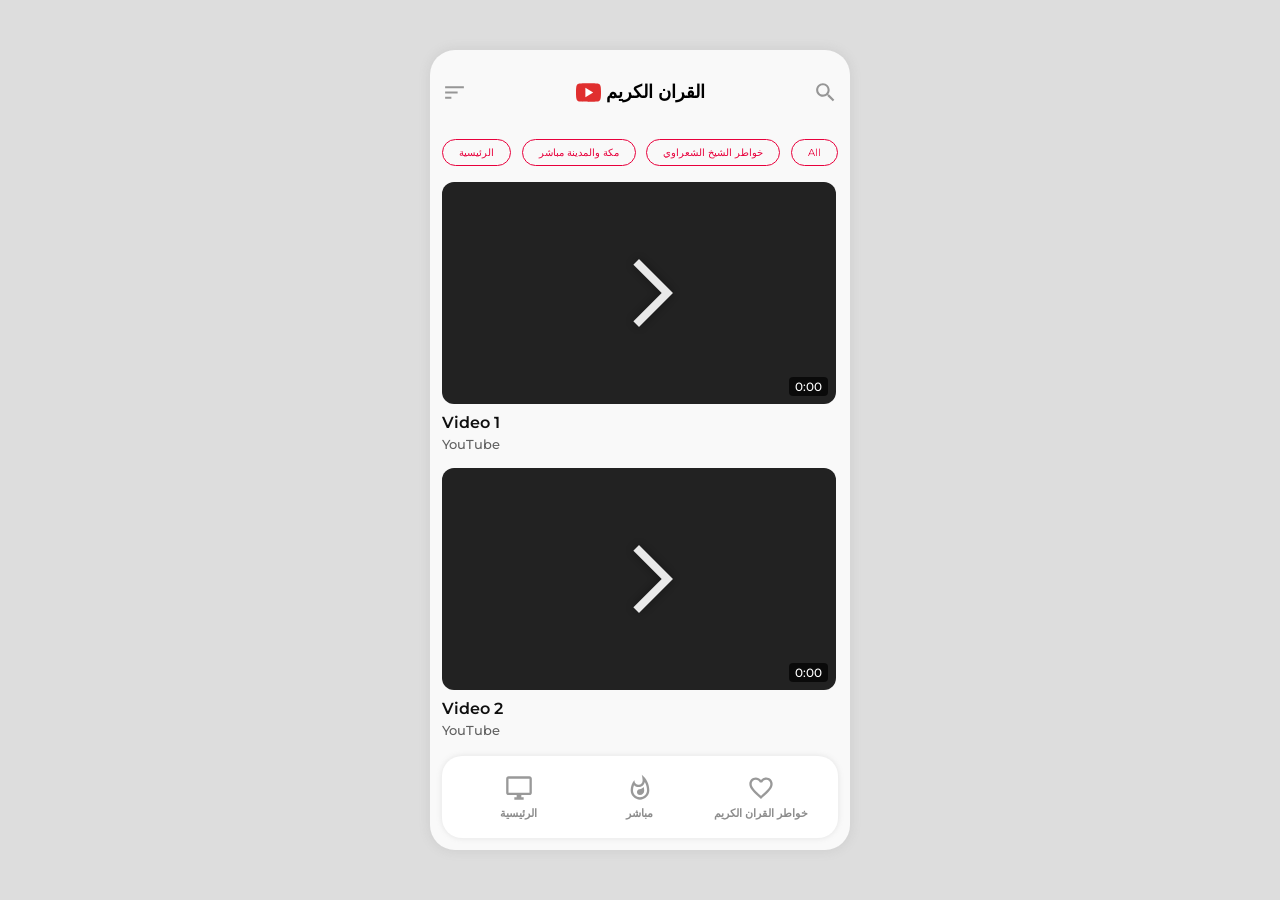
==== commit f66cbb85: "Update index.html" ====
--- a/index.html
+++ b/index.html
@@ -366,7 +366,7 @@
         <img class="header__menu icon" src="[data-uri]%0D%0AL3N2ZyI+CgogPGc+CiAgPHRpdGxlPmJhY2tncm91bmQ8L3RpdGxlPgogIDxyZWN0IGZpbGw9Im5v%0D%0AbmUiIGlkPSJjYW52YXNfYmFja2dyb3VuZCIgaGVpZ2h0PSI0MDIiIHdpZHRoPSI1ODIiIHk9Ii0x%0D%0AIiB4PSItMSIvPgogPC9nPgogPGc+CiAgPHRpdGxlPkxheWVyIDE8L3RpdGxlPgogIDxwYXRoIGZp%0D%0AbGw9IiNlODAwM2MiIGlkPSJzdmdfMSIgZD0ibTYsMzZsMTIsMGwwLC00bC0xMiwwbDAsNHptMCwt%0D%0AMjRsMCw0bDM2LDBsMCwtNGwtMzYsMHptMCwxNGwyNCwwbDAsLTRsLTI0LDBsMCw0eiIvPgogPC9n%0D%0APgo8L3N2Zz4=" alt="menu">
         <div class="header__logo">
           <img class="header__icon" src="[data-uri]%0D%0AU1ZHIDEuMC8vRU4nICAnaHR0cDovL3d3dy53My5vcmcvVFIvMjAwMS9SRUMtU1ZHLTIwMDEwOTA0%0D%0AL0RURC9zdmcxMC5kdGQnPjxzdmcgZW5hYmxlLWJhY2tncm91bmQ9Im5ldyAwIDAgMzIgMzIiIGhl%0D%0AaWdodD0iMzJweCIgaWQ9IkxheWVyXzEiIHZlcnNpb249IjEuMCIgdmlld0JveD0iMCAwIDMyIDMy%0D%0AIiB3aWR0aD0iMzJweCIgeG1sOnNwYWNlPSJwcmVzZXJ2ZSIgeG1sbnM9Imh0dHA6Ly93d3cudzMu%0D%0Ab3JnLzIwMDAvc3ZnIiB4bWxuczp4bGluaz0iaHR0cDovL3d3dy53My5vcmcvMTk5OS94bGluayI+%0D%0APGc+PHBhdGggZD0iTTMxLjY3LDkuMTc5YzAsMC0wLjMxMi0yLjM1My0xLjI3MS0zLjM4OWMtMS4y%0D%0AMTctMS4zNTgtMi41OC0xLjM2Ni0zLjIwNS0xLjQ0M0MyMi43MTcsNCwxNi4wMDIsNCwxNi4wMDIs%0D%0ANCAgIGgtMC4wMTVjMCwwLTYuNzE1LDAtMTEuMTkxLDAuMzQ3QzQuMTcxLDQuNDI0LDIuODA5LDQu%0D%0ANDMyLDEuNTkxLDUuNzlDMC42MzMsNi44MjYsMC4zMiw5LjE3OSwwLjMyLDkuMTc5UzAsMTEuOTQs%0D%0AMCwxNC43MDF2Mi41ODggICBjMCwyLjc2MywwLjMyLDUuNTIzLDAuMzIsNS41MjNzMC4zMTIsMi4z%0D%0ANTIsMS4yNzEsMy4zODZjMS4yMTgsMS4zNTgsMi44MTUsMS4zMTcsMy41MjcsMS40NTlDNy42Nzcs%0D%0AMjcuOTE5LDE1Ljk5NSwyOCwxNS45OTUsMjggICBzNi43MjItMC4wMTIsMTEuMTk5LTAuMzU1YzAu%0D%0ANjI1LTAuMDgsMS45ODgtMC4wODgsMy4yMDUtMS40NDZjMC45NTgtMS4wMzQsMS4yNzEtMy4zODYs%0D%0AMS4yNzEtMy4zODZzMC4zMi0yLjc2MSwwLjMyLTUuNTIzdi0yLjU4OCAgIEMzMS45OSwxMS45NCwz%0D%0AMS42Nyw5LjE3OSwzMS42Nyw5LjE3OXoiIGZpbGw9IiNFMDJGMkYiLz48cG9seWdvbiBmaWxsPSIj%0D%0ARkZGRkZGIiBwb2ludHM9IjEyLDEwIDEyLDIyIDIyLDE2ICAiLz48L2c+PGcvPjxnLz48Zy8+PGcv%0D%0APjxnLz48Zy8+PC9zdmc+" alt="youtube">
-          <h1 class="header__title">Alai</h1>
+          <h1 class="header__title">القران الكريم</h1>
         </div>
         <img class="header__search icon" src="[data-uri]%0D%0AL3N2ZyI+CgogPGc+CiAgPHRpdGxlPmJhY2tncm91bmQ8L3RpdGxlPgogIDxyZWN0IGZpbGw9Im5v%0D%0AbmUiIGlkPSJjYW52YXNfYmFja2dyb3VuZCIgaGVpZ2h0PSI0MDIiIHdpZHRoPSI1ODIiIHk9Ii0x%0D%0AIiB4PSItMSIvPgogPC9nPgogPGc+CiAgPHRpdGxlPkxheWVyIDE8L3RpdGxlPgogIDxwYXRoIGZp%0D%0AbGw9IiNlODAwM2MiIGlkPSJzdmdfMSIgZD0ibTMxLDI4bC0xLjU5LDBsLTAuNTUsLTAuNTVjMS45%0D%0ANiwtMi4yNyAzLjE0LC01LjIyIDMuMTQsLTguNDVjMCwtNy4xOCAtNS44MiwtMTMgLTEzLC0xM3Mt%0D%0AMTMsNS44MiAtMTMsMTNzNS44MiwxMyAxMywxM2MzLjIzLDAgNi4xOCwtMS4xOCA4LjQ1LC0zLjEz%0D%0AbDAuNTUsMC41NWwwLDEuNThsMTAsOS45OGwyLjk4LC0yLjk4bC05Ljk4LC0xMHptLTEyLDBjLTQu%0D%0AOTcsMCAtOSwtNC4wMyAtOSwtOXM0LjAzLC05IDksLTlzOSw0LjAzIDksOXMtNC4wMyw5IC05LDl6%0D%0AIi8+CiA8L2c+Cjwvc3ZnPg==" alt="search">
       </header>
@@ -390,9 +390,7 @@
           <li class="menu__item"><a class="menu__link btn-home" href="#"><img class="menu__icon" src="[data-uri]%0D%0AZG9iZSBJbGx1c3RyYXRvciAxNi4wLjAsIFNWRyBFeHBvcnQgUGx1Zy1JbiAuIFNWRyBWZXJzaW9u%0D%0AOiA2LjAwIEJ1aWxkIDApICAtLT4NCjwhRE9DVFlQRSBzdmcgUFVCTElDICItLy9XM0MvL0RURCBT%0D%0AVkcgMS4xLy9FTiIgImh0dHA6Ly93d3cudzMub3JnL0dyYXBoaWNzL1NWRy8xLjEvRFREL3N2ZzEx%0D%0ALmR0ZCI+DQo8c3ZnIHZlcnNpb249IjEuMSIgaWQ9IkNhcGFfMSIgeG1sbnM9Imh0dHA6Ly93d3cu%0D%0AdzMub3JnLzIwMDAvc3ZnIiB4bWxuczp4bGluaz0iaHR0cDovL3d3dy53My5vcmcvMTk5OS94bGlu%0D%0AayIgeD0iMHB4IiB5PSIwcHgiDQoJIHdpZHRoPSIyNHB4IiBoZWlnaHQ9IjI0cHgiIHZpZXdCb3g9%0D%0AIjAgMCAyNCAyNCIgZW5hYmxlLWJhY2tncm91bmQ9Im5ldyAwIDAgMjQgMjQiIHhtbDpzcGFjZT0i%0D%0AcHJlc2VydmUiPg0KPHBhdGggZmlsbD0ibm9uZSIgZD0iTTAsMGgyNHYyNEgwVjB6Ii8+DQo8cGF0%0D%0AaCBmaWxsPSIjRTgwMDNDIiBkPSJNMjEsMkgzQzEuOSwyLDEsMi45LDEsNHYxMmMwLDEuMSwwLjks%0D%0AMiwyLDJoN3YySDh2Mmg4di0yaC0ydi0yaDdjMS4xLDAsMi0wLjksMi0yVjRDMjMsMi45LDIyLjEs%0D%0AMiwyMSwyeg0KCSBNMjEsMTZIM1Y0aDE4VjE2eiIvPg0KPC9zdmc+DQo=" alt="الرئيسية"><span class="menu__txt">الرئيسية</span></a></li>
           <li class="menu__item"><a class="menu__link btn-mecca" href="#"><img class="menu__icon" src="[data-uri]%0D%0AZG9iZSBJbGx1c3RyYXRvciAxNi4wLjAsIFNWRyBFeHBvcnQgUGx1Zy1JbiAuIFNWRyBWZXJzaW9u%0D%0AOiA2LjAwIEJ1aWxkIDApICAtLT4NCjwhRE9DVFlQRSBzdmcgUFVCTElDICItLy9XM0MvL0RURCBT%0D%0AVkcgMS4xLy9FTiIgImh0dHA6Ly93d3cudzMub3JnL0dyYXBoaWNzL1NWRy8xLjEvRFREL3N2ZzEx%0D%0ALmR0ZCI+DQo8c3ZnIHZlcnNpb249IjEuMSIgaWQ9IkNhcGFfMSIgeG1sbnM9Imh0dHA6Ly93d3cu%0D%0AdzMub3JnLzIwMDAvc3ZnIiB4bWxuczp4bGluaz0iaHR0cDovL3d3dy53My5vcmcvMTk5OS94bGlu%0D%0AayIgeD0iMHB4IiB5PSIwcHgiDQoJIHdpZHRoPSIyNHB4IiBoZWlnaHQ9IjI0cHgiIHZpZXdCb3g9%0D%0AIjAgMCAyNCAyNCIgZW5hYmxlLWJhY2tncm91bmQ9Im5ldyAwIDAgMjQgMjQiIHhtbDpzcGFjZT0i%0D%0AcHJlc2VydmUiPg0KPHBhdGggZmlsbD0ibm9uZSIgZD0iTTAsMGgyNHYyNEgwVjB6Ii8+DQo8cGF0%0D%0AaCBmaWxsPSIjRTgwMDNDIiBkPSJNMTEuNTcsMTMuMTZjLTEuMzYsMC4yNzktMi4xNywxLjE2LTIu%0D%0AMTcsMi40MWMwLDEuMzQsMS4xMSwyLjQyLDIuNDksMi40MmMyLjA0OSwwLDMuNzA5LTEuNjYsMy43%0D%0AMDktMy43MTENCgljMC0xLjA2OS0wLjE0OS0yLjExOS0wLjQ1OS0zLjExOUMxNC4zNSwxMi4yMywx%0D%0AMi45NCwxMi44OCwxMS41NywxMy4xNnogTTEzLjUsMC42N2MwLDAsMC43NCwyLjY1LDAuNzQsNC44%0D%0ADQoJYzAsMi4wNi0xLjM1LDMuNzMtMy40MSwzLjczQzguNzYsOS4yLDcuMiw3LjUzLDcuMiw1LjQ3%0D%0AbDAuMDMtMC4zNkM1LjIxLDcuNTEsNCwxMC42Miw0LDE0YzAsNC40MiwzLjU4LDgsOCw4czgtMy41%0D%0AOCw4LTgNCglDMjAsOC42MSwxNy40MSwzLjgsMTMuNSwwLjY3eiBNMTIsMjBjLTMuMzEsMC02LTIu%0D%0ANjg5LTYtNmMwLTEuNTI5LDAuMy0zLjA0LDAuODYtNC40M2MxLjAxLDEuMDEsMi40MSwxLjYzLDMu%0D%0AOTcsMS42Mw0KCWMyLjY2LDAsNC43NS0xLjgzLDUuMjc5LTQuNDNDMTcuMzQsOC45NywxOCwxMS40%0D%0ANCwxOCwxNEMxOCwxNy4zMTEsMTUuMzExLDIwLDEyLDIweiIvPg0KPC9zdmc+DQo=" alt="مباشر"><span class="menu__txt">مباشر</span></a></li>
           <li class="menu__item"><a class="menu__link btn-shaarawy" href="#"><img class="menu__icon" src="[data-uri]%0D%0AZG9iZSBJbGx1c3RyYXRvciAxNi4wLjAsIFNWRyBFeHBvcnQgUGx1Zy1JbiAuIFNWRyBWZXJzaW9u%0D%0AOiA2LjAwIEJ1aWxkIDApICAtLT4NCjwhRE9DVFlQRSBzdmcgUFVCTElDICItLy9XM0MvL0RURCBT%0D%0AVkcgMS4xLy9FTiIgImh0dHA6Ly93d3cudzMub3JnL0dyYXBoaWNzL1NWRy8xLjEvRFREL3N2ZzEx%0D%0ALmR0ZCI+DQo8c3ZnIHZlcnNpb249IjEuMSIgaWQ9IkNhcGFfMSIgeG1sbnM9Imh0dHA6Ly93d3cu%0D%0AdzMub3JnLzIwMDAvc3ZnIiB4bWxuczp4bGluaz0iaHR0cDovL3d3dy53My5vcmcvMTk5OS94bGlu%0D%0AayIgeD0iMHB4IiB5PSIwcHgiDQoJIHdpZHRoPSIyNHB4IiBoZWlnaHQ9IjI0cHgiIHZpZXdCb3g9%0D%0AIjAgMCAyNCAyNCIgZW5hYmxlLWJhY2tncm91bmQ9Im5ldyAwIDAgMjQgMjQiIHhtbDpzcGFjZT0i%0D%0AcHJlc2VydmUiPg0KPHBhdGggZmlsbD0iI0U4MDAzQyIgZD0iTTE2LjUsM2MtMS43NCwwLTMuNDEs%0D%0AMC44MS00LjUsMi4wOUMxMC45MSwzLjgxLDkuMjQsMyw3LjUsM0M0LjQyLDMsMiw1LjQyLDIsOC41%0D%0ADQoJYzAsMy43NzksMy40LDYuODU5LDguNTUsMTEuNTRMMTIsMjEuMzVsMS40NS0xLjMyQzE4LjYs%0D%0AMTUuMzU5LDIyLDEyLjI3OSwyMiw4LjVDMjIsNS40MiwxOS41OCwzLDE2LjUsM3ogTTEyLjEsMTgu%0D%0ANTVMMTIsMTguNjUNCglsLTAuMS0wLjEwMUM3LjE0LDE0LjI0LDQsMTEuMzksNCw4LjVDNCw2LjUs%0D%0ANS41LDUsNy41LDVjMS41NCwwLDMuMDQsMC45OSwzLjU3LDIuMzZoMS44N0MxMy40Niw1Ljk5LDE0%0D%0ALjk2LDUsMTYuNSw1DQoJYzIsMCwzLjUsMS41LDMuNSwzLjVDMjAsMTEuMzksMTYuODU5LDE0LjI0%0D%0ALDEyLjEsMTguNTV6Ii8+DQo8L3N2Zz4NCg==" alt="خواطر القران الكريم"><span class="menu__txt">خواطر القران الكريم</span></a></li>
-          <li class="menu__item"><a class="menu__link" href="#"><img class="menu__icon" src="[data-uri]%0D%0AZG9iZSBJbGx1c3RyYXRvciAxNi4wLjAsIFNWRyBFeHBvcnQgUGx1Zy1JbiAuIFNWRyBWZXJzaW9u%0D%0AOiA2LjAwIEJ1aWxkIDApICAtLT4NCjwhRE9DVFlQRSBzdmcgUFVCTElDICItLy9XM0MvL0RURCBT%0D%0AVkcgMS4xLy9FTiIgImh0dHA6Ly93d3cudzMub3JnL0dyYXBoaWNzL1NWRy8xLjEvRFREL3N2ZzEx%0D%0ALmR0ZCI+DQo8c3ZnIHZlcnNpb249IjEuMSIgaWQ9IkNhcGFfMSIgeG1sbnM9Imh0dHA6Ly93d3cu%0D%0AdzMub3JnLzIwMDAvc3ZnIiB4bWxuczp4bGluaz0iaHR0cDovL3d3dy53My5vcmcvMTk5OS94bGlu%0D%0AayIgeD0iMHB4IiB5PSIwcHgiDQoJIHdpZHRoPSIyNHB4IiBoZWlnaHQ9IjI0cHgiIHZpZXdCb3g9%0D%0AIjAgMCAyNCAyNCIgZW5hYmxlLWJhY2tncm91bmQ9Im5ldyAwIDAgMjQgMjQiIHhtbDpzcGFjZT0i%0D%0AcHJlc2VydmUiPg0KPHBhdGggZmlsbD0iI0U4MDAzQyIgZD0iTTIwLDJINEMyLjksMiwyLDIuOSwy%0D%0ALDR2MThsNC00aDE0YzEuMSwwLDItMC45LDItMlY0QzIyLDIuOSwyMS4xLDIsMjAsMnogTTIwLDE2%0D%0ASDZsLTIsMlY0aDE2VjE2eiIvPg0KPC9zdmc+DQo=" alt="inbox"><span class="menu__txt">Inbox</span></a></li>
-          <li class="menu__item"><a class="menu__link" href="#"><img class="menu__icon" src="[data-uri]%0D%0AZG9iZSBJbGx1c3RyYXRvciAxNi4wLjAsIFNWRyBFeHBvcnQgUGx1Zy1JbiAuIFNWRyBWZXJzaW9u%0D%0AOiA2LjAwIEJ1aWxkIDApICAtLT4NCjwhRE9DVFlQRSBzdmcgUFVCTElDICItLy9XM0MvL0RURCBT%0D%0AVkcgMS4xLy9FTiIgImh0dHA6Ly93d3cudzMub3JnL0dyYXBoaWNzL1NWRy8xLjEvRFREL3N2ZzEx%0D%0ALmR0ZCI+DQo8c3ZnIHZlcnNpb249IjEuMSIgaWQ9IkNhcGFfMSIgeG1sbnM9Imh0dHA6Ly93d3cu%0D%0AdzMub3JnLzIwMDAvc3ZnIiB4bWxuczp4bGluaz0iaHR0cDovL3d3dy53My5vcmcvMTk5OS94bGlu%0D%0AayIgeD0iMHB4IiB5PSIwcHgiDQoJIHdpZHRoPSIyNHB4IiBoZWlnaHQ9IjI0cHgiIHZpZXdCb3g9%0D%0AIjAgMCAyNCAyNCIgZW5hYmxlLWJhY2tncm91bmQ9Im5ldyAwIDAgMjQgMjQiIHhtbDpzcGFjZT0i%0D%0AcHJlc2VydmUiPg0KPHBhdGggZmlsbD0ibm9uZSIgZD0iTTAsMGgyNHYyNEgwVjB6IE0wLDBoMjR2%0D%0AMjRIMFYweiIvPg0KPHBhdGggZmlsbD0iI0U4MDAzQyIgZD0iTTIxLDNIM0MxLjksMywxLDMuOSwx%0D%0ALDV2MTRjMCwxLjEsMC45LDIsMiwyaDE4YzEuMSwwLDItMC45LDItMlY1QzIzLDMuOSwyMi4xLDMs%0D%0AMjEsM3ogTTIxLDE5SDNWNWgxMHY0aDhWMTkNCgl6Ii8+DQo8L3N2Zz4NCg==" alt="library"><span class="menu__txt">Library</span></a></li>
-        </ul>
+          </ul>
       </nav>
     </div>
   </div>
@@ -435,12 +433,14218 @@
   (function() {
     // ---------- RAW VIDEO URL LISTS ----------
     const homeLinks = [
+      
+"https://www.youtube.com/watch?v=MuTrkGWDSVs",
+"https://www.youtube.com/watch?v=ia9LDlVDE70",
+"https://www.youtube.com/watch?v=QdyjMl2KBd8",
+"https://www.youtube.com/watch?v=tGWPvRDlF5o",
+"https://www.youtube.com/watch?v=tSf74EoB8A0",
+"https://www.youtube.com/watch?v=uIsafkK2FXs",
+"https://www.youtube.com/watch?v=pAcs_SWF9-0",
+"https://www.youtube.com/watch?v=wdzZwdtfW9I",
+"https://www.youtube.com/watch?v=2gPX-cMpnMI",
+"https://www.youtube.com/watch?v=Be2K_iPd-RE",
+"https://www.youtube.com/watch?v=DH4Tjq-vK_4",
+"https://www.youtube.com/watch?v=LjbWcGuddfk",
+"https://www.youtube.com/watch?v=SU0pcxm901U",
+"https://www.youtube.com/watch?v=YuCvPQbJWmM",
+"https://www.youtube.com/watch?v=hr5mXQWalis",
+"https://www.youtube.com/watch?v=lFBYNHSSktU",
+"https://www.youtube.com/watch?v=ljTgO1Do3-E",
+"https://www.youtube.com/watch?v=om8BfFVhDPI",
+"https://www.youtube.com/watch?v=qNLAULXapCg",
+"https://www.youtube.com/watch?v=vqlBvXm5rDU",
+"https://www.youtube.com/watch?v=jpJ0fgL4sd0",
+"https://www.youtube.com/watch?v=k6KAmL2jzBw",
+"https://www.youtube.com/watch?v=lX8DIgQ5S5s",
+"https://www.youtube.com/watch?v=mVLGZDEr-i8",
+"https://www.youtube.com/watch?v=y7db8CHVtnU",
+"https://www.youtube.com/watch?v=yGiY130SlbM",
+"https://www.youtube.com/watch?v=z-RS9IBJrtk",
+"https://www.youtube.com/watch?v=ziyn2KFx59M",
+"https://www.youtube.com/watch?v=XBOocAyRGfw",
+"https://www.youtube.com/watch?v=Yi98F0qBPBE",
+"https://www.youtube.com/watch?v=_iN1qiCmGSw",
+"https://www.youtube.com/watch?v=cn99NvHPQRY",
+"https://www.youtube.com/watch?v=eQYx9eBU8x0",
+"https://www.youtube.com/watch?v=eaiD-JwVGds",
+"https://www.youtube.com/watch?v=f_nJyjN_Z8M",
+"https://www.youtube.com/watch?v=g-1683phhRc",
+"https://www.youtube.com/watch?v=hf9_-1gffVQ",
+"https://www.youtube.com/watch?v=iWMEzc8seAc",
+"https://www.youtube.com/watch?v=NOmN9aZBnGM",
+"https://www.youtube.com/watch?v=NxDLECjZz4c",
+"https://www.youtube.com/watch?v=OvE3NYtXagk",
+"https://www.youtube.com/watch?v=PklxT2G8tVA",
+"https://www.youtube.com/watch?v=PlJtHYYZvr0",
+"https://www.youtube.com/watch?v=T2espAnvuyg",
+"https://www.youtube.com/watch?v=TSr70izaS50",
+"https://www.youtube.com/watch?v=UvgmVkYlFl4",
+"https://www.youtube.com/watch?v=WLR3xmYXk7I",
+"https://www.youtube.com/watch?v=WvLNAxHyXeE",
+"https://www.youtube.com/watch?v=EodMg18c6zQ",
+"https://www.youtube.com/watch?v=FEUGUS45hcU",
+"https://www.youtube.com/watch?v=FI-uOgQfqSE",
+"https://www.youtube.com/watch?v=Fm1xEZMfdNo",
+"https://www.youtube.com/watch?v=GPZyqpb7WWg",
+"https://www.youtube.com/watch?v=IUkjwjbHyHs",
+"https://www.youtube.com/watch?v=Jso-uQhWI50",
+"https://www.youtube.com/watch?v=L6qLDrd1nBc",
+"https://www.youtube.com/watch?v=MB2eRjGz5M4",
+"https://www.youtube.com/watch?v=MwfJWM5Lz4g",
+"https://www.youtube.com/watch?v=32syW_misiM",
+"https://www.youtube.com/watch?v=477lbLlkov8",
+"https://www.youtube.com/watch?v=4WQxIiT4okM",
+"https://www.youtube.com/watch?v=76GDuZxsY1M",
+"https://www.youtube.com/watch?v=7D8p6z6YWjI",
+"https://www.youtube.com/watch?v=BdxCCwemuVY",
+"https://www.youtube.com/watch?v=CPUlQMQL7nc",
+"https://www.youtube.com/watch?v=CcBBsgx-bnc",
+"https://www.youtube.com/watch?v=DimPYjJrPfY",
+"https://www.youtube.com/watch?v=E47kLMbYLq8",
+"https://www.youtube.com/watch?v=rGhI-uMgzOM",
+"https://www.youtube.com/watch?v=rCVDE1Znajs",
+"https://www.youtube.com/watch?v=sMO6qNmqx7c",
+"https://www.youtube.com/watch?v=ui0xg_YliHE",
+"https://www.youtube.com/watch?v=vyIm0fwPZ4g",
+"https://www.youtube.com/watch?v=x9kGZTt7dys",
+"https://www.youtube.com/watch?v=xegOE7rOGjg",
+"https://www.youtube.com/watch?v=y3IZr5W3wv8",
+"https://www.youtube.com/watch?v=yS0IDne2aNg",
+"https://www.youtube.com/watch?v=ya1SN6Y19nA",
+"https://www.youtube.com/watch?v=nSL69aDOfYY",
+"https://www.youtube.com/watch?v=nqqHeHaX6lw",
+"https://www.youtube.com/watch?v=gyoujpOXuLg",
+"https://www.youtube.com/watch?v=h8hEaaog8r0",
+"https://www.youtube.com/watch?v=iq1dYzqBFpU",
+"https://www.youtube.com/watch?v=jQXFJlJfuds",
+"https://www.youtube.com/watch?v=lJyWgTkRB3I",
+"https://www.youtube.com/watch?v=mArccZ4MRXo",
+"https://www.youtube.com/watch?v=mRXsWKs5VYQ",
+"https://www.youtube.com/watch?v=mrR6iErF9w4",
+"https://www.youtube.com/watch?v=QF1oSVENZOM",
+"https://www.youtube.com/watch?v=R1ef1TEBQKo",
+"https://www.youtube.com/watch?v=P8z6r_g8OiU",
+"https://www.youtube.com/watch?v=TY5ZjKgU7vk",
+"https://www.youtube.com/watch?v=URa5i-Q9_X8",
+"https://www.youtube.com/watch?v=VydSQoSoNt8",
+"https://www.youtube.com/watch?v=WOK1zpECB04",
+"https://www.youtube.com/watch?v=Yuni5kfZNxM",
+"https://www.youtube.com/watch?v=_69rkOxa72o",
+"https://www.youtube.com/watch?v=bFPMEejR0ug",
+"https://www.youtube.com/watch?v=LV8Lvm9ag8Q",
+"https://www.youtube.com/watch?v=CVkmkroJB7c",
+"https://www.youtube.com/watch?v=CzXEuVjwXa4",
+"https://www.youtube.com/watch?v=DDcBSvR-ACE",
+"https://www.youtube.com/watch?v=FWW3-hTvGwo",
+"https://www.youtube.com/watch?v=Fv1cfNfkeN8",
+"https://www.youtube.com/watch?v=IKLQYc6IyZA",
+"https://www.youtube.com/watch?v=M8JAoLl3hWI",
+"https://www.youtube.com/watch?v=MrkONmia2s0",
+"https://www.youtube.com/watch?v=NKRif0vZcOo",
+"https://www.youtube.com/watch?v=1_Xo26pgBMo",
+"https://www.youtube.com/watch?v=2eUwCn5GMWQ",
+"https://www.youtube.com/watch?v=2fILpqK5hx0",
+"https://www.youtube.com/watch?v=4xt0UNFy4rY",
+"https://www.youtube.com/watch?v=5y5Ce96f76E",
+"https://www.youtube.com/watch?v=68GZK9ikzx8",
+"https://www.youtube.com/watch?v=7irrhuiZAq0",
+"https://www.youtube.com/watch?v=8Mcb8EmAHTA",
+"https://www.youtube.com/watch?v=9U8BZRAFHc8",
+"https://www.youtube.com/watch?v=B3K2gKOvaH0",
+"https://www.youtube.com/watch?v=WYeCM65CFjw",
+"https://www.youtube.com/watch?v=xE_Khln7CwM",
+"https://www.youtube.com/watch?v=iTSZQ3t6iRc",
+"https://www.youtube.com/watch?v=jLEwbDb5-bI",
+"https://www.youtube.com/watch?v=mzroev9KhmU",
+"https://www.youtube.com/watch?v=4FZY3DIJVwE",
+"https://www.youtube.com/watch?v=8DjQanX--GU",
+"https://www.youtube.com/watch?v=90kg2TJTuSc",
+"https://www.youtube.com/watch?v=EYt3dvTZF7E",
+"https://www.youtube.com/watch?v=PVUiWEdNr4s",
+"https://www.youtube.com/watch?v=W1Cdq0RWTgU",
+"https://www.youtube.com/watch?v=dE_yZrSEptc",
+"https://www.youtube.com/watch?v=hPu82W0DnW4",
+"https://www.youtube.com/watch?v=iShdgCV9jR8",
+"https://www.youtube.com/watch?v=LIFmsjXO_XU",
+"https://www.youtube.com/watch?v=o2YgUgPb85k",
+"https://www.youtube.com/watch?v=oNlMooM39Zg",
+"https://www.youtube.com/watch?v=olmZJrnBJUE",
+"https://www.youtube.com/watch?v=p2_5uvwOZ18",
+"https://www.youtube.com/watch?v=pp9Qp6WZou0",
+"https://www.youtube.com/watch?v=u3pgkRkHVbI",
+"https://www.youtube.com/watch?v=uxcTNMiD0D0",
+"https://www.youtube.com/watch?v=y6YxkA0BoFs",
+"https://www.youtube.com/watch?v=ztQ--6f35Vs",
+"https://www.youtube.com/watch?v=s4U8GMj0ahc",
+"https://www.youtube.com/watch?v=dQEN-LP2eko",
+"https://www.youtube.com/watch?v=dRfTRApn7B0",
+"https://www.youtube.com/watch?v=e0NDKB63kwo",
+"https://www.youtube.com/watch?v=hIe8NeOc-4c",
+"https://www.youtube.com/watch?v=hhtY74x6tgE",
+"https://www.youtube.com/watch?v=hvv_-2qdvro",
+"https://www.youtube.com/watch?v=kEKUutuG7NE",
+"https://www.youtube.com/watch?v=ks5DNTHug5w",
+"https://www.youtube.com/watch?v=lubgkbUUa-s",
+"https://www.youtube.com/watch?v=mcMhAmd5xsA",
+"https://www.youtube.com/watch?v=PB0QMiqW-88",
+"https://www.youtube.com/watch?v=RWL2NfEUQzQ",
+"https://www.youtube.com/watch?v=SS4b7Ulw-co",
+"https://www.youtube.com/watch?v=T0m7b1jj0ew",
+"https://www.youtube.com/watch?v=TSp2LFs_s6U",
+"https://www.youtube.com/watch?v=Ve1LYqiOj2U",
+"https://www.youtube.com/watch?v=YYKDSJFAgcA",
+"https://www.youtube.com/watch?v=aklzzVFs4Mk",
+"https://www.youtube.com/watch?v=cIgmlHJt76s",
+"https://www.youtube.com/watch?v=dQ-j_YvOnj4",
+"https://www.youtube.com/watch?v=HzBZbJaSDII",
+"https://www.youtube.com/watch?v=ILcyh8lsDLA",
+"https://www.youtube.com/watch?v=Nl3WYSaSQII",
+"https://www.youtube.com/watch?v=OqhBJjvDrfI",
+"https://www.youtube.com/watch?v=AZle5Nwygmc",
+"https://www.youtube.com/watch?v=FNrsB_GdHgA",
+"https://www.youtube.com/watch?v=JLyal2oOZ_s",
+"https://www.youtube.com/watch?v=JoLNUxAMYsI",
+"https://www.youtube.com/watch?v=K9kS-lIdVR8",
+"https://www.youtube.com/watch?v=Nt3bp5-4MBM",
+"https://www.youtube.com/watch?v=-AFYt4AKPkM",
+"https://www.youtube.com/watch?v=0Igvdbsx3Ro",
+"https://www.youtube.com/watch?v=6HRMWh8K0Es",
+"https://www.youtube.com/watch?v=7CDvOycGvc0",
+"https://www.youtube.com/watch?v=99D7DblQIyc",
+"https://www.youtube.com/watch?v=0HHAXE-xf8U",
+"https://www.youtube.com/watch?v=2eqzOYaUjHc",
+"https://www.youtube.com/watch?v=529BjEgx-AI",
+"https://www.youtube.com/watch?v=6ttym5gNB8s",
+"https://www.youtube.com/watch?v=7dL_mcpcjSU",
+"https://www.youtube.com/watch?v=myIsoe3ejXw",
+"https://www.youtube.com/watch?v=p4oB6cPGt0Y",
+"https://www.youtube.com/watch?v=ptOAd_mK1P0",
+"https://www.youtube.com/watch?v=q6Vo725Gnc4",
+"https://www.youtube.com/watch?v=qw_hNO1P0m4",
+"https://www.youtube.com/watch?v=weB9pVLtKtE",
+"https://www.youtube.com/watch?v=y8wM0UdiXUY",
+"https://www.youtube.com/watch?v=yzQXtnBGOOo",
+"https://www.youtube.com/watch?v=zckNw_QqTo0",
+"https://www.youtube.com/watch?v=uC1u0ROnsvo",
+"https://www.youtube.com/watch?v=YVDKLIhfwpQ",
+"https://www.youtube.com/watch?v=_q3FnIJdYsY",
+"https://www.youtube.com/watch?v=bayQ14Hdkxg",
+"https://www.youtube.com/watch?v=daDuba54-Og",
+"https://www.youtube.com/watch?v=doztO-tTpIU",
+"https://www.youtube.com/watch?v=fW3OuIQetEw",
+"https://www.youtube.com/watch?v=g2t29zVDyao",
+"https://www.youtube.com/watch?v=hrvnQcZILxE",
+"https://www.youtube.com/watch?v=ie7S0iaDZr0",
+"https://www.youtube.com/watch?v=kkDH2tLH4cE",
+"https://www.youtube.com/watch?v=OLx_Bndn0fY",
+"https://www.youtube.com/watch?v=PO4wgQiTDII",
+"https://www.youtube.com/watch?v=RLCgtjjl0Uw",
+"https://www.youtube.com/watch?v=RPKe2sUNPlE",
+"https://www.youtube.com/watch?v=TR84-kXMaDg",
+"https://www.youtube.com/watch?v=Un0zmolqUE4",
+"https://www.youtube.com/watch?v=VVqZAYCXT5c",
+"https://www.youtube.com/watch?v=Vrakuh0QDkk",
+"https://www.youtube.com/watch?v=WM03QTZfpb8",
+"https://www.youtube.com/watch?v=XUcl2fGB-NA",
+"https://www.youtube.com/watch?v=8Wjw6SizZxA",
+"https://www.youtube.com/watch?v=DwYFVcsltjI",
+"https://www.youtube.com/watch?v=Fx71ipGoPV4",
+"https://www.youtube.com/watch?v=GhmODPLbJ5I",
+"https://www.youtube.com/watch?v=LE-dZ1Z2qYI",
+"https://www.youtube.com/watch?v=F0nI2E62GGo",
+"https://www.youtube.com/watch?v=FTuuzCVI-vg",
+"https://www.youtube.com/watch?v=MLWvllRL4T8",
+"https://www.youtube.com/watch?v=MQbDwDmUAuc",
+"https://www.youtube.com/watch?v=NRxxw0EEZiY",
+"https://www.youtube.com/watch?v=-39OpcW_yCg",
+"https://www.youtube.com/watch?v=-nWKOO_W0kI",
+"https://www.youtube.com/watch?v=0PGKV8C2IEo",
+"https://www.youtube.com/watch?v=0xoZBq9KOSU",
+"https://www.youtube.com/watch?v=1HYjH_s3QGQ",
+"https://www.youtube.com/watch?v=1QQz4A2Myr4",
+"https://www.youtube.com/watch?v=2hd6LwJ7t-0",
+"https://www.youtube.com/watch?v=3o35GVYTqW0",
+"https://www.youtube.com/watch?v=5ic17cg8EAE",
+"https://www.youtube.com/watch?v=73diwZjVkl0",
+"https://www.youtube.com/watch?v=Qjgo20eC3ks",
+"https://www.youtube.com/watch?v=eLp2e-m8LPM",
+"https://www.youtube.com/watch?v=hcl3ClU835A",
+"https://www.youtube.com/watch?v=k-Xq_PFcoGE",
+"https://www.youtube.com/watch?v=pLqlKwWvDcI",
+"https://www.youtube.com/watch?v=qVncVMtNPBA",
+"https://www.youtube.com/watch?v=rQuMtFx6qpY",
+"https://www.youtube.com/watch?v=xQfgyJaGcN4",
+"https://www.youtube.com/watch?v=2C3qYs4xKjY",
+"https://www.youtube.com/watch?v=4FrQziMaNg4",
+"https://www.youtube.com/watch?v=9tC-cAdSx_4",
+"https://www.youtube.com/watch?v=D-Q9zIiBY3Y",
+"https://www.youtube.com/watch?v=KROpYjQlARk",
+"https://www.youtube.com/watch?v=MdYWZbH69Oc",
+"https://www.youtube.com/watch?v=Y9O8Vv3QBE4",
+"https://www.youtube.com/watch?v=oJmd3xJZFjs",
+"https://www.youtube.com/watch?v=qgfWBsWix0U",
+"https://www.youtube.com/watch?v=r5AhGfJNinc",
+"https://www.youtube.com/watch?v=sKckMDQhrcs",
+"https://www.youtube.com/watch?v=shiN9VTUzgA",
+"https://www.youtube.com/watch?v=sqaofCdogFs",
+"https://www.youtube.com/watch?v=uyGc7QfQbsw",
+"https://www.youtube.com/watch?v=wOTIQctpLMs",
+"https://www.youtube.com/watch?v=xe0XdHObqUE",
+"https://www.youtube.com/watch?v=zPMXXueTYb0",
+"https://www.youtube.com/watch?v=hG2ibn2O3Qs",
+"https://www.youtube.com/watch?v=_uBusLb0srE",
+"https://www.youtube.com/watch?v=bTspRLuQc2A",
+"https://www.youtube.com/watch?v=cCaOPxlwd3I",
+"https://www.youtube.com/watch?v=eRF__-8jj6o",
+"https://www.youtube.com/watch?v=ftneaR0aayk",
+"https://www.youtube.com/watch?v=gmTR5HYp-9Q",
+"https://www.youtube.com/watch?v=hvdPv-SAivk",
+"https://www.youtube.com/watch?v=iQsfhqorBT8",
+"https://www.youtube.com/watch?v=kIGvLlbu5Ps",
+"https://www.youtube.com/watch?v=QS7B0UwNH2Q",
+"https://www.youtube.com/watch?v=UV2S922v0vo",
+"https://www.youtube.com/watch?v=UxrnwuxtorI",
+"https://www.youtube.com/watch?v=UzmpXbk-R6E",
+"https://www.youtube.com/watch?v=VIfhOBrdcgk",
+"https://www.youtube.com/watch?v=Vcui7ZgjwCI",
+"https://www.youtube.com/watch?v=WjPA0ppNXNo",
+"https://www.youtube.com/watch?v=Yk10i39O4R0",
+"https://www.youtube.com/watch?v=Zufg1cRBzH0",
+"https://www.youtube.com/watch?v=BBfYD5wp62A",
+"https://www.youtube.com/watch?v=Fj3B80PVmqU",
+"https://www.youtube.com/watch?v=G3kGXadbDNQ",
+"https://www.youtube.com/watch?v=GSgR0svLU0g",
+"https://www.youtube.com/watch?v=JXg5BKRG9YM",
+"https://www.youtube.com/watch?v=Js5PbI9QbYU",
+"https://www.youtube.com/watch?v=KLuIgL6TWMM",
+"https://www.youtube.com/watch?v=L1aR5gKMpyA",
+"https://www.youtube.com/watch?v=OUpzj7kX1_g",
+"https://www.youtube.com/watch?v=Q4wIWpHDO9k",
+"https://www.youtube.com/watch?v=16cKE_H0XTo",
+"https://www.youtube.com/watch?v=3uGZyX8AxIg",
+"https://www.youtube.com/watch?v=5dQyb4Qi_3I",
+"https://www.youtube.com/watch?v=6UiimYVZdsU",
+"https://www.youtube.com/watch?v=6jQeO3QJ6y0",
+"https://www.youtube.com/watch?v=7ECLHKVQ-Kk",
+"https://www.youtube.com/watch?v=8mf7dprjRFo",
+"https://www.youtube.com/watch?v=8u3ByjLY77k",
+"https://www.youtube.com/watch?v=9hBs6iXsu54",
+"https://www.youtube.com/watch?v=zMHy_3BMZmI",
+"https://www.youtube.com/watch?v=scERXPtTqXI",
+"https://www.youtube.com/watch?v=tt9Vff_U8ls",
+"https://www.youtube.com/watch?v=tvDfTm49i88",
+"https://www.youtube.com/watch?v=tw_Xzu4_Ng4",
+"https://www.youtube.com/watch?v=vZnN8qeUdZ4",
+"https://www.youtube.com/watch?v=vasjEwHUKQ4",
+"https://www.youtube.com/watch?v=vsVCy7_Fi0U",
+"https://www.youtube.com/watch?v=xnv6b5Ybipo",
+"https://www.youtube.com/watch?v=xuFyv4Xr1sA",
+"https://www.youtube.com/watch?v=gqIaf8YqWm4",
+"https://www.youtube.com/watch?v=k30lNMm5RLw",
+"https://www.youtube.com/watch?v=kAuPIdSPVA0",
+"https://www.youtube.com/watch?v=nFol7RBKgO8",
+"https://www.youtube.com/watch?v=pQ75uND7Ohg",
+"https://www.youtube.com/watch?v=jvOxpjZKCd0",
+"https://www.youtube.com/watch?v=l4NcQjgussI",
+"https://www.youtube.com/watch?v=o07FOuauAc0",
+"https://www.youtube.com/watch?v=rud4s9jg49w",
+"https://www.youtube.com/watch?v=sWXMQNLFdCc",
+"https://www.youtube.com/watch?v=WUK1xiqTJaE",
+"https://www.youtube.com/watch?v=WY4cJVZbs5E",
+"https://www.youtube.com/watch?v=YUJM5VzGCAI",
+"https://www.youtube.com/watch?v=Zn6RR0bFnqM",
+"https://www.youtube.com/watch?v=_SzScx461rY",
+"https://www.youtube.com/watch?v=aMLI0MU7B_Y",
+"https://www.youtube.com/watch?v=azPYJ2OlJpA",
+"https://www.youtube.com/watch?v=c5sOgMpJ56A",
+"https://www.youtube.com/watch?v=d6X0mLrHrYA",
+"https://www.youtube.com/watch?v=ekDE-Yvg5jE",
+"https://www.youtube.com/watch?v=Hsn0y5VLD5Y",
+"https://www.youtube.com/watch?v=I1uwxOPV7YY",
+"https://www.youtube.com/watch?v=J09kWPMRTGI",
+"https://www.youtube.com/watch?v=MWv6bn-UHnY",
+"https://www.youtube.com/watch?v=Mqa0ojm2jjw",
+"https://www.youtube.com/watch?v=OmOauAofTJo",
+"https://www.youtube.com/watch?v=OpsGL0rhLGw",
+"https://www.youtube.com/watch?v=PTv_kqyXyfw",
+"https://www.youtube.com/watch?v=S2YduH4TWfA",
+"https://www.youtube.com/watch?v=TINzfB9akzw",
+"https://www.youtube.com/watch?v=-kNamA8bR40",
+"https://www.youtube.com/watch?v=1nxBXs70xSE",
+"https://www.youtube.com/watch?v=7_ssx7iOtCk",
+"https://www.youtube.com/watch?v=7jbKjeb1xZI",
+"https://www.youtube.com/watch?v=9crdNnCweSo",
+"https://www.youtube.com/watch?v=A8r2waOq7wE",
+"https://www.youtube.com/watch?v=Dw4FdDTyz8I",
+"https://www.youtube.com/watch?v=F3brEdcdtPQ",
+"https://www.youtube.com/watch?v=H18wbwnClLw",
+"https://www.youtube.com/watch?v=HqKjUxbAKyk",
+"https://www.youtube.com/watch?v=hDUR4-ie1dY",
+"https://www.youtube.com/watch?v=97cgp7Lovx8",
+"https://www.youtube.com/watch?v=pBj-lLCklpY",
+"https://www.youtube.com/watch?v=YV2rQaTkNyw",
+"https://www.youtube.com/watch?v=mR1xZHEqL10",
+"https://www.youtube.com/watch?v=S14dnzlc-Y8",
+"https://www.youtube.com/watch?v=GhVRGYhPgnE",
+"https://www.youtube.com/watch?v=N3mYrWuJM64",
+"https://www.youtube.com/watch?v=QznKgt7cQyU",
+"https://www.youtube.com/watch?v=zxQ2fIRUW5E",
+"https://www.youtube.com/watch?v=xesVcf6xQcc",
+"https://www.youtube.com/watch?v=AOwWt-uJ4DM",
+"https://www.youtube.com/watch?v=WMcAuHRUzCk",
+"https://www.youtube.com/watch?v=fvYu3n50gck",
+"https://www.youtube.com/watch?v=x4bqalH4lsY",
+"https://www.youtube.com/watch?v=gkL0a5ukarg",
+"https://www.youtube.com/watch?v=BwGQoWCIrP8",
+"https://www.youtube.com/watch?v=BKMkgkuA0fQ",
+"https://www.youtube.com/watch?v=GJdgPpCMv9g",
+"https://www.youtube.com/watch?v=xxJpyP-H3u0",
+"https://www.youtube.com/watch?v=AbMoI7V3ig0",
+"https://www.youtube.com/watch?v=2vt7_2g51AE",
+"https://www.youtube.com/watch?v=X_cV_8iVPAI",
+"https://www.youtube.com/watch?v=2u4K2rFu8co",
+"https://www.youtube.com/watch?v=G-w5dK-QMck",
+"https://www.youtube.com/watch?v=PB3vKYVbsSo",
+"https://www.youtube.com/watch?v=QUs4BHZdNOU",
+"https://www.youtube.com/watch?v=VFLCuITGkEU",
+"https://www.youtube.com/watch?v=bLUVFCY15HM",
+"https://www.youtube.com/watch?v=mq47ZyrksfY",
+"https://www.youtube.com/watch?v=VgGmW_3tmLQ",
+"https://www.youtube.com/watch?v=e_rUB6-iNl0",
+"https://www.youtube.com/watch?v=qnfvc2Wi0aY",
+"https://www.youtube.com/watch?v=w5tvAZI5-A0",
+"https://www.youtube.com/watch?v=qXo1jRR6Dqw",
+"https://www.youtube.com/watch?v=qo3zTYnkjIs",
+"https://www.youtube.com/watch?v=s07Mv2tzZV0",
+"https://www.youtube.com/watch?v=sRiHp5NA7kU",
+"https://www.youtube.com/watch?v=sm_YDn8WxJg",
+"https://www.youtube.com/watch?v=sw_6V6zQP4g",
+"https://www.youtube.com/watch?v=uzW3UIP2Zu8",
+"https://www.youtube.com/watch?v=y31Bnh00ZC4",
+"https://www.youtube.com/watch?v=gDd-5b4nbHs",
+"https://www.youtube.com/watch?v=j6T4lHRWrFE",
+"https://www.youtube.com/watch?v=lFxoXzNjWzs",
+"https://www.youtube.com/watch?v=m8kC5APUmXw",
+"https://www.youtube.com/watch?v=hXvLgoNjkjI",
+"https://www.youtube.com/watch?v=jKiW-7I1K14",
+"https://www.youtube.com/watch?v=jz8kovjrPZw",
+"https://www.youtube.com/watch?v=lWcea-zaC2M",
+"https://www.youtube.com/watch?v=o53__YN1SQU",
+"https://www.youtube.com/watch?v=oP6XuVVDxLc",
+"https://www.youtube.com/watch?v=TXeuan4RBL4",
+"https://www.youtube.com/watch?v=TrUZn_dRy14",
+"https://www.youtube.com/watch?v=UA7ju1_tXrA",
+"https://www.youtube.com/watch?v=V0tG-QEZ2cs",
+"https://www.youtube.com/watch?v=V573yq-8w5Q",
+"https://www.youtube.com/watch?v=W_FdexgGNdI",
+"https://www.youtube.com/watch?v=YgK81uxkVX4",
+"https://www.youtube.com/watch?v=ZTFz9bhjTlU",
+"https://www.youtube.com/watch?v=eQhzAmv7Fl0",
+"https://www.youtube.com/watch?v=fl3EoTeQB1E",
+"https://www.youtube.com/watch?v=CEDakEosYD0",
+"https://www.youtube.com/watch?v=FPyDKqrIRaI",
+"https://www.youtube.com/watch?v=NqEh3vsp3Uc",
+"https://www.youtube.com/watch?v=OqPfOAPMV4I",
+"https://www.youtube.com/watch?v=SX4MrztCpbA",
+"https://www.youtube.com/watch?v=AkgVjopYXd0",
+"https://www.youtube.com/watch?v=ClfdURqvX_4",
+"https://www.youtube.com/watch?v=K1pnD6G2Sj8",
+"https://www.youtube.com/watch?v=M_b4WsM1a9c",
+"https://www.youtube.com/watch?v=S2TtSawO5O0",
+"https://www.youtube.com/watch?v=-neNG2AwVrg",
+"https://www.youtube.com/watch?v=02qBsElzq5A",
+"https://www.youtube.com/watch?v=1TCdBalFGVA",
+"https://www.youtube.com/watch?v=1ac81MM4WWw",
+"https://www.youtube.com/watch?v=1nzyHnYOo14",
+"https://www.youtube.com/watch?v=2ssXgTfvIMA",
+"https://www.youtube.com/watch?v=7E6JX9aSb1k",
+"https://www.youtube.com/watch?v=8ydrP8L3N1M",
+"https://www.youtube.com/watch?v=8zSbrNo5kBU",
+"https://www.youtube.com/watch?v=9hVA_nmPi8Y",
+"https://www.youtube.com/watch?v=TUo-jRCKOj4",
+"https://www.youtube.com/watch?v=zkizovJnZn4",
+"https://www.youtube.com/watch?v=CNbI8-UM8wQ",
+"https://www.youtube.com/watch?v=PEL0NvP7gUw",
+"https://www.youtube.com/watch?v=7osrYbefm1c",
+"https://www.youtube.com/watch?v=nAurIoa2IgU",
+"https://www.youtube.com/watch?v=A8936Y-qGXs",
+"https://www.youtube.com/watch?v=3p-lWIbPVZk",
+"https://www.youtube.com/watch?v=c7GaMcKN2V8",
+"https://www.youtube.com/watch?v=gCA2BqmFRAQ",
+"https://www.youtube.com/watch?v=aKv_P_LY50U",
+"https://www.youtube.com/watch?v=gzThzepT0M4",
+"https://www.youtube.com/watch?v=yU8NSQnl9TQ",
+"https://www.youtube.com/watch?v=zFo9T-0yhX4",
+"https://www.youtube.com/watch?v=kZgffNTcPt0",
+"https://www.youtube.com/watch?v=karvF8GgA6c",
+"https://www.youtube.com/watch?v=kbAeWxcpPG0",
+"https://www.youtube.com/watch?v=pbiqEWhc_Vg",
+"https://www.youtube.com/watch?v=pc8k7gBi4lM",
+"https://www.youtube.com/watch?v=rBxb7oCT6XQ",
+"https://www.youtube.com/watch?v=s5HcyEXzhRI",
+"https://www.youtube.com/watch?v=syEyVjrbdV0",
+"https://www.youtube.com/watch?v=vOuauZ_52p8",
+"https://www.youtube.com/watch?v=yNNqAyWMMZo",
+"https://www.youtube.com/watch?v=QsZiZoxom34",
+"https://www.youtube.com/watch?v=RxBMhPBaaLg",
+"https://www.youtube.com/watch?v=UFRjBe9_QFc",
+"https://www.youtube.com/watch?v=UWRKxuYbmJg",
+"https://www.youtube.com/watch?v=ZkHse8yEmBA",
+"https://www.youtube.com/watch?v=dL-gQ2nTWMI",
+"https://www.youtube.com/watch?v=e5yHzi1al74",
+"https://www.youtube.com/watch?v=fDhHAHtf6HM",
+"https://www.youtube.com/watch?v=g-HMXwgvewY",
+"https://www.youtube.com/watch?v=j13aZadBFig",
+"https://www.youtube.com/watch?v=EHR-in2ECG4",
+"https://www.youtube.com/watch?v=FSNxEMQEwRI",
+"https://www.youtube.com/watch?v=GOR4Lb1Y2Ug",
+"https://www.youtube.com/watch?v=H-02K3CkNd4",
+"https://www.youtube.com/watch?v=ItRbHcC0Krk",
+"https://www.youtube.com/watch?v=Jx4lbVFadGU",
+"https://www.youtube.com/watch?v=LpCqGpkU0nQ",
+"https://www.youtube.com/watch?v=ODc3tLaB9vI",
+"https://www.youtube.com/watch?v=PBVt-8L7lDA",
+"https://www.youtube.com/watch?v=QUZct6FvQ44",
+"https://www.youtube.com/watch?v=-E-PjCidSIo",
+"https://www.youtube.com/watch?v=0BVEztTQLoU",
+"https://www.youtube.com/watch?v=0HxqEMP8JYY",
+"https://www.youtube.com/watch?v=0MCnGOyFdGQ",
+"https://www.youtube.com/watch?v=2ri8Jkdgoco",
+"https://www.youtube.com/watch?v=66pJNU66B28",
+"https://www.youtube.com/watch?v=7YfqDoN2mQc",
+"https://www.youtube.com/watch?v=8q7QuNG0064",
+"https://www.youtube.com/watch?v=CZLIUZZs9tQ",
+"https://www.youtube.com/watch?v=CwinJWFJ10g",
+"https://www.youtube.com/watch?v=tM_PSXjsUuM",
+"https://www.youtube.com/watch?v=u_vJkSOoUSo",
+"https://www.youtube.com/watch?v=usB9tzpyF80",
+"https://www.youtube.com/watch?v=w-M_NyrN0hU",
+"https://www.youtube.com/watch?v=xF6vH5yorSQ",
+"https://www.youtube.com/watch?v=yGeQQHnYZGg",
+"https://www.youtube.com/watch?v=yQ2W9VF8GA4",
+"https://www.youtube.com/watch?v=yrXHeQJMK0k",
+"https://www.youtube.com/watch?v=zDQHAnPenKQ",
+"https://www.youtube.com/watch?v=ziLP6hTq4yM",
+"https://www.youtube.com/watch?v=klVODTGhq3E",
+"https://www.youtube.com/watch?v=lGhf5Tv4xaw",
+"https://www.youtube.com/watch?v=maWADrBuqPk",
+"https://www.youtube.com/watch?v=nItmJYWPoW4",
+"https://www.youtube.com/watch?v=omwj4X0nE6k",
+"https://www.youtube.com/watch?v=q5SqJOQkNfk",
+"https://www.youtube.com/watch?v=l-A4Tv5akbs",
+"https://www.youtube.com/watch?v=ntYmawCYJ4Q",
+"https://www.youtube.com/watch?v=p80Vjy8wp7k",
+"https://www.youtube.com/watch?v=qq2KvBhozF8",
+"https://www.youtube.com/watch?v=Vh6OQjh0KXk",
+"https://www.youtube.com/watch?v=YBQ_5YDMtqo",
+"https://www.youtube.com/watch?v=bN-W7ye2keI",
+"https://www.youtube.com/watch?v=c63bGd8_R2Y",
+"https://www.youtube.com/watch?v=gp_qhfo5qfs",
+"https://www.youtube.com/watch?v=i2zAl61SoHo",
+"https://www.youtube.com/watch?v=_glkbQd5kDY",
+"https://www.youtube.com/watch?v=a3Dew5a9pJY",
+"https://www.youtube.com/watch?v=eiiFkJHXJ4U",
+"https://www.youtube.com/watch?v=hgzs1QA1MYE",
+"https://www.youtube.com/watch?v=B3F7dRs5qtc",
+"https://www.youtube.com/watch?v=E12e9P8sT60",
+"https://www.youtube.com/watch?v=E8LIr57l5qI",
+"https://www.youtube.com/watch?v=HOVAQO6gQek",
+"https://www.youtube.com/watch?v=IoUGTw3CZp8",
+"https://www.youtube.com/watch?v=JfPrMjYcb7c",
+"https://www.youtube.com/watch?v=McMRADfuAHw",
+"https://www.youtube.com/watch?v=NA1YTgysYsY",
+"https://www.youtube.com/watch?v=O-EblDiTJHQ",
+"https://www.youtube.com/watch?v=QZip2tfUeAk",
+"https://www.youtube.com/watch?v=0HIPXFReJaI",
+"https://www.youtube.com/watch?v=0cfzcn9V2zo",
+"https://www.youtube.com/watch?v=3nfn7Gcpoj0",
+"https://www.youtube.com/watch?v=5fwxOYueKTQ",
+"https://www.youtube.com/watch?v=5oNl0F2L5Y4",
+"https://www.youtube.com/watch?v=8DQC7BGnw8g",
+"https://www.youtube.com/watch?v=8VPKqUdikDE",
+"https://www.youtube.com/watch?v=9c2gtAOO_VY",
+"https://www.youtube.com/watch?v=Ax4lw-WNNbM",
+"https://www.youtube.com/watch?v=6vRuIvQmRjI",
+"https://www.youtube.com/watch?v=LaaUNYKX3N4",
+"https://www.youtube.com/watch?v=tMC6yEIwF7A",
+"https://www.youtube.com/watch?v=H71kJJsZfAE",
+"https://www.youtube.com/watch?v=BWZNUccpim0",
+"https://www.youtube.com/watch?v=JVSm48xS054",
+"https://www.youtube.com/watch?v=vHecH7C9ldo",
+"https://www.youtube.com/watch?v=EZmYWbIlwbo",
+"https://www.youtube.com/watch?v=S1QcoGshmQI",
+"https://www.youtube.com/watch?v=sXY27RBYPno",
+"https://www.youtube.com/watch?v=tNtGSiql0Cs",
+"https://www.youtube.com/watch?v=tua8PXbNs9k",
+"https://www.youtube.com/watch?v=w8qHN6yBFv8",
+"https://www.youtube.com/watch?v=sdvVH6TnSDs",
+"https://www.youtube.com/watch?v=t4c_N4O9QKQ",
+"https://www.youtube.com/watch?v=ytpzt8TEWAY",
+"https://www.youtube.com/watch?v=zlX23dPxrSo",
+"https://www.youtube.com/watch?v=lHe_JFdNWxI",
+"https://www.youtube.com/watch?v=lbmQYraKTew",
+"https://www.youtube.com/watch?v=mNiG3ny4soE",
+"https://www.youtube.com/watch?v=mtIjfNaLAOE",
+"https://www.youtube.com/watch?v=n0vNPRK27Aw",
+"https://www.youtube.com/watch?v=pZDi_DGYzEk",
+"https://www.youtube.com/watch?v=q0mdZPe27Mk",
+"https://www.youtube.com/watch?v=sHhTwngLEU8",
+"https://www.youtube.com/watch?v=sI28uztEHbY",
+"https://www.youtube.com/watch?v=sPyYaSZvrf4",
+"https://www.youtube.com/watch?v=d-3nJOPEWsc",
+"https://www.youtube.com/watch?v=eZyPXQPLalQ",
+"https://www.youtube.com/watch?v=VhLtmUbutyw",
+"https://www.youtube.com/watch?v=XOa-G_Ytp9k",
+"https://www.youtube.com/watch?v=aGUt2wyzqZM",
+"https://www.youtube.com/watch?v=aw0S1pjn5OI",
+"https://www.youtube.com/watch?v=fWqi0xXkVac",
+"https://www.youtube.com/watch?v=hXXCYV-51BE",
+"https://www.youtube.com/watch?v=i3fboe23fQ8",
+"https://www.youtube.com/watch?v=iGm9cZTXPCA",
+"https://www.youtube.com/watch?v=O-TdBqoKAnE",
+"https://www.youtube.com/watch?v=OX6XcLO6j8k",
+"https://www.youtube.com/watch?v=MEKrsPlnECY",
+"https://www.youtube.com/watch?v=N7s3SOAFMo4",
+"https://www.youtube.com/watch?v=OOKRy3V2l9Q",
+"https://www.youtube.com/watch?v=QEincd1N0Ew",
+"https://www.youtube.com/watch?v=SAeHkpudano",
+"https://www.youtube.com/watch?v=SS1Q33z2gyk",
+"https://www.youtube.com/watch?v=S_zQRcnX6sE",
+"https://www.youtube.com/watch?v=TBRup82i3B8",
+"https://www.youtube.com/watch?v=1b0NrvnEZd0",
+"https://www.youtube.com/watch?v=2wtzgi24XBg",
+"https://www.youtube.com/watch?v=3pfqh3rkL4A",
+"https://www.youtube.com/watch?v=6D3CTQBf8PE",
+"https://www.youtube.com/watch?v=6vggO7lWUQ4",
+"https://www.youtube.com/watch?v=AeNc1WGh3Fc",
+"https://www.youtube.com/watch?v=FJcPO0d1A60",
+"https://www.youtube.com/watch?v=FiO4ZyrCLOQ",
+"https://www.youtube.com/watch?v=FnEhK6a3RsM",
+"https://www.youtube.com/watch?v=LG9fyup7RBI",
+"https://www.youtube.com/watch?v=poK4x2Q1a5k",
+"https://www.youtube.com/watch?v=rgS3-5PhEMM",
+"https://www.youtube.com/watch?v=s7AhiUnTZAg",
+"https://www.youtube.com/watch?v=sAmO05xsnpc",
+"https://www.youtube.com/watch?v=xQGUtEVr0i4",
+"https://www.youtube.com/watch?v=yFiRK179dWo",
+"https://www.youtube.com/watch?v=yf5Igeo2j0A",
+"https://www.youtube.com/watch?v=rW9CO7yyH6A",
+"https://www.youtube.com/watch?v=rw14kRm6HTU",
+"https://www.youtube.com/watch?v=tJIGL6cmdlI",
+"https://www.youtube.com/watch?v=bZYH_feI9PU",
+"https://www.youtube.com/watch?v=hFEVQwK7_7M",
+"https://www.youtube.com/watch?v=iVMAR3pBuRQ",
+"https://www.youtube.com/watch?v=kg66e5fY24Y",
+"https://www.youtube.com/watch?v=l41SeQ1c8uA",
+"https://www.youtube.com/watch?v=c9iAkGfQck4",
+"https://www.youtube.com/watch?v=d_wSXEqu-ps",
+"https://www.youtube.com/watch?v=fNhH-0lk9QY",
+"https://www.youtube.com/watch?v=h7g_B4YSbxA",
+"https://www.youtube.com/watch?v=pH8PlFr3gEw",
+"https://www.youtube.com/watch?v=afoi5AxjdcM",
+"https://www.youtube.com/watch?v=OKjMDGZtaYc",
+"https://www.youtube.com/watch?v=P81p7vdRc6I",
+"https://www.youtube.com/watch?v=V643v3gnzsI",
+"https://www.youtube.com/watch?v=W1GrxE0hggo",
+"https://www.youtube.com/watch?v=XYxQwiZ8yZo",
+"https://www.youtube.com/watch?v=XiWBvvUrFY8",
+"https://www.youtube.com/watch?v=XirFy10x4F0",
+"https://www.youtube.com/watch?v=_iXlR1SHRSQ",
+"https://www.youtube.com/watch?v=af8eYEC3rRE",
+"https://www.youtube.com/watch?v=CA8HlZ0xFDE",
+"https://www.youtube.com/watch?v=EtBYRsdHsqM",
+"https://www.youtube.com/watch?v=FSPjBmxYTdM",
+"https://www.youtube.com/watch?v=GAidBAZWPaw",
+"https://www.youtube.com/watch?v=H3dDDY_X9yQ",
+"https://www.youtube.com/watch?v=HfR6VyHsjc0",
+"https://www.youtube.com/watch?v=IAmyrnG4rG8",
+"https://www.youtube.com/watch?v=KUpCiljafW4",
+"https://www.youtube.com/watch?v=KaY_DP35wPU",
+"https://www.youtube.com/watch?v=MJgflfGHpHM",
+"https://www.youtube.com/watch?v=-jpOgCNzuo0",
+"https://www.youtube.com/watch?v=0DS-R3OjaOw",
+"https://www.youtube.com/watch?v=1gs0ON-eH4s",
+"https://www.youtube.com/watch?v=3Ct0gbScdG8",
+"https://www.youtube.com/watch?v=3oytikFIVVg",
+"https://www.youtube.com/watch?v=56dIBmwFfLg",
+"https://www.youtube.com/watch?v=5BhY6D1UDns",
+"https://www.youtube.com/watch?v=7kvqFl8d25U",
+"https://www.youtube.com/watch?v=AK302ZbY6k8",
+"https://www.youtube.com/watch?v=ArilM09ZhfA",
+"https://www.youtube.com/watch?v=t8E-loHqShc",
+"https://www.youtube.com/watch?v=t-0cW837NCc",
+"https://www.youtube.com/watch?v=uAouLOVc1cs",
+"https://www.youtube.com/watch?v=vV8K-PokN4g",
+"https://www.youtube.com/watch?v=ywtZUHx5CVM",
+"https://www.youtube.com/watch?v=XT-yj6KAyhQ",
+"https://www.youtube.com/watch?v=ZLJJggpjnIg",
+"https://www.youtube.com/watch?v=ZzsQvTzfSvA",
+"https://www.youtube.com/watch?v=dubyPYFji3o",
+"https://www.youtube.com/watch?v=jU5df1vgju0",
+"https://www.youtube.com/watch?v=ph3pD4lBt5o",
+"https://www.youtube.com/watch?v=r2A7GKl3Hok",
+"https://www.youtube.com/watch?v=sSICdjf4nrA",
+"https://www.youtube.com/watch?v=oQJHOcuj78g",
+"https://www.youtube.com/watch?v=ruxBJ-b1_yM",
+"https://www.youtube.com/watch?v=L4jCt3tUQXI",
+"https://www.youtube.com/watch?v=LVPkWJmV4nI",
+"https://www.youtube.com/watch?v=MS9LiO5J9rw",
+"https://www.youtube.com/watch?v=NzqajmO3JTU",
+"https://www.youtube.com/watch?v=O5uaAdTysbk",
+"https://www.youtube.com/watch?v=Q9PHLrvj7qc",
+"https://www.youtube.com/watch?v=R3nLTglCJ6A",
+"https://www.youtube.com/watch?v=SonR5uVgfSE",
+"https://www.youtube.com/watch?v=W18D85m-1IY",
+"https://www.youtube.com/watch?v=XKNaJoK4tNA",
+"https://www.youtube.com/watch?v=70v1ofpiGpo",
+"https://www.youtube.com/watch?v=7r-IDoQ4ttU",
+"https://www.youtube.com/watch?v=8a2eDP8efT8",
+"https://www.youtube.com/watch?v=BRWs4eaQJDc",
+"https://www.youtube.com/watch?v=FFtbgREYmZI",
+"https://www.youtube.com/watch?v=FViduI3EcOs",
+"https://www.youtube.com/watch?v=HtS9rD78mwA",
+"https://www.youtube.com/watch?v=J3O8mA-N3NU",
+"https://www.youtube.com/watch?v=K73QSfUJaGc",
+"https://www.youtube.com/watch?v=KLFpEAYmVhE",
+"https://www.youtube.com/watch?v=-0uEiBn0mUc",
+"https://www.youtube.com/watch?v=-BFDhKHv-NE",
+"https://www.youtube.com/watch?v=1GgNCOGmUOg",
+"https://www.youtube.com/watch?v=1RAq6KGXZxg",
+"https://www.youtube.com/watch?v=2LLl_U4bko8",
+"https://www.youtube.com/watch?v=4KBSLVYNUFI",
+"https://www.youtube.com/watch?v=4pxsClJCs2g",
+"https://www.youtube.com/watch?v=5EMGbZ1ldfg",
+"https://www.youtube.com/watch?v=5M6TKZ0V9tY",
+"https://www.youtube.com/watch?v=6p_KS1wNxu8",
+"https://www.youtube.com/watch?v=oF5IvcOH-Ug",
+"https://www.youtube.com/watch?v=pTNccjlmtKA",
+"https://www.youtube.com/watch?v=pxI3eJFxQOs",
+"https://www.youtube.com/watch?v=qzS9g2Vm0Vk",
+"https://www.youtube.com/watch?v=wACUu_wUf6Y",
+"https://www.youtube.com/watch?v=wKzhLjaCDfY",
+"https://www.youtube.com/watch?v=xYHkdfYHke8",
+"https://www.youtube.com/watch?v=xgk5B3o_bgE",
+"https://www.youtube.com/watch?v=xu0dBf_X6ug",
+"https://www.youtube.com/watch?v=yIslpcYbIRA",
+"https://www.youtube.com/watch?v=bAU5Yhy_ZEI",
+"https://www.youtube.com/watch?v=dHjwq87iNFM",
+"https://www.youtube.com/watch?v=eFiSbsAeaNg",
+"https://www.youtube.com/watch?v=g8ZBmoKm-Rk",
+"https://www.youtube.com/watch?v=hepgZUiqXko",
+"https://www.youtube.com/watch?v=hhoHMcd8qzE",
+"https://www.youtube.com/watch?v=i4oo0-o2_oc",
+"https://www.youtube.com/watch?v=iA3tQiC-wXI",
+"https://www.youtube.com/watch?v=n4Qg60MOheQ",
+"https://www.youtube.com/watch?v=o-3nULmXvGE",
+"https://www.youtube.com/watch?v=N6iccaniHmI",
+"https://www.youtube.com/watch?v=Re5_HD3e7qk",
+"https://www.youtube.com/watch?v=TOL6W9khn0Y",
+"https://www.youtube.com/watch?v=Ux47oiHE8pE",
+"https://www.youtube.com/watch?v=XmAl-D1p3VA",
+"https://www.youtube.com/watch?v=ZRn5r4-NDdM",
+"https://www.youtube.com/watch?v=_HTXV5ivxDc",
+"https://www.youtube.com/watch?v=_QBscgAxcck",
+"https://www.youtube.com/watch?v=_limzfvFeqw",
+"https://www.youtube.com/watch?v=aRdZkhl-2QM",
+"https://www.youtube.com/watch?v=AL9EXHoJ7QQ",
+"https://www.youtube.com/watch?v=D0j1I7bNqXA",
+"https://www.youtube.com/watch?v=D1Z3pGfbKJk",
+"https://www.youtube.com/watch?v=FuRJQOZjFFM",
+"https://www.youtube.com/watch?v=GvaynGEqEdE",
+"https://www.youtube.com/watch?v=J22fRMVGtNc",
+"https://www.youtube.com/watch?v=KiRhY7anEmY",
+"https://www.youtube.com/watch?v=LSIi1fsYjg0",
+"https://www.youtube.com/watch?v=M4uKgu-4LeI",
+"https://www.youtube.com/watch?v=Md2gGBd7Nfc",
+"https://www.youtube.com/watch?v=2HXoHEoi66s",
+"https://www.youtube.com/watch?v=2WuAD2bi66U",
+"https://www.youtube.com/watch?v=4OBgxdIurF8",
+"https://www.youtube.com/watch?v=51kxYSWd_Ms",
+"https://www.youtube.com/watch?v=543gcktG6h8",
+"https://www.youtube.com/watch?v=6KOp4f93NGM",
+"https://www.youtube.com/watch?v=6jREeHtNDEU",
+"https://www.youtube.com/watch?v=8Z5IkLVCp-w",
+"https://www.youtube.com/watch?v=9IlxwWfxS40",
+"https://www.youtube.com/watch?v=9PUNDH2Ey5A",
+"https://www.youtube.com/watch?v=rlBCZtSYMEE",
+"https://www.youtube.com/watch?v=sH-dv50Ag8o",
+"https://www.youtube.com/watch?v=so5CIU8bcnY",
+"https://www.youtube.com/watch?v=t-c8ZygjP6g",
+"https://www.youtube.com/watch?v=uFVeawTdK-c",
+"https://www.youtube.com/watch?v=xEfWiNFbsdQ",
+"https://www.youtube.com/watch?v=xoMhy8HEqig",
+"https://www.youtube.com/watch?v=xopCYtef_j0",
+"https://www.youtube.com/watch?v=yCX_fL6a8mY",
+"https://www.youtube.com/watch?v=zQtjO-Z26Yw",
+"https://www.youtube.com/watch?v=VgCKQbvy8gc",
+"https://www.youtube.com/watch?v=aVRwMuYHlF0",
+"https://www.youtube.com/watch?v=cyuCgKsqPmE",
+"https://www.youtube.com/watch?v=d7VDcDt1XDQ",
+"https://www.youtube.com/watch?v=prJMxsqH0IA",
+"https://www.youtube.com/watch?v=qUl8mcbMPpk",
+"https://www.youtube.com/watch?v=VU8QdYz7ZHg",
+"https://www.youtube.com/watch?v=Wq1KSwjXbaQ",
+"https://www.youtube.com/watch?v=aeLcNlRams0",
+"https://www.youtube.com/watch?v=cvzFsXAVkWE",
+"https://www.youtube.com/watch?v=P2CzofDyJ4s",
+"https://www.youtube.com/watch?v=RIpzbQszlFM",
+"https://www.youtube.com/watch?v=SmKLQpEP0tA",
+"https://www.youtube.com/watch?v=SpDLPpBWo_o",
+"https://www.youtube.com/watch?v=JpXwiN-3tw4",
+"https://www.youtube.com/watch?v=Ldj14LArjBA",
+"https://www.youtube.com/watch?v=OQgE20NvkKI",
+"https://www.youtube.com/watch?v=QNOYWN1nGtc",
+"https://www.youtube.com/watch?v=Shcgh166PaI",
+"https://www.youtube.com/watch?v=UJTi1DYsgTM",
+"https://www.youtube.com/watch?v=BUr1CsJLwzA",
+"https://www.youtube.com/watch?v=C7dGxvXsM7o",
+"https://www.youtube.com/watch?v=CKvfqVQ8r_g",
+"https://www.youtube.com/watch?v=D8aeQKJqOXs",
+"https://www.youtube.com/watch?v=DjmwBKiKius",
+"https://www.youtube.com/watch?v=Dr7OJX9Bo7g",
+"https://www.youtube.com/watch?v=ECjmDlIa3cI",
+"https://www.youtube.com/watch?v=HweHBD0ifAk",
+"https://www.youtube.com/watch?v=IAtiUo_vVts",
+"https://www.youtube.com/watch?v=J1tcN4milK0",
+"https://www.youtube.com/watch?v=-Ad_919umps",
+"https://www.youtube.com/watch?v=0iJf_NJPmBA",
+"https://www.youtube.com/watch?v=1oN_a5EtEGA",
+"https://www.youtube.com/watch?v=4b-CPXO2tXE",
+"https://www.youtube.com/watch?v=6UxMDCPDTFU",
+"https://www.youtube.com/watch?v=6ZplqPs5YDQ",
+"https://www.youtube.com/watch?v=8g2_STxNWfY",
+"https://www.youtube.com/watch?v=9PBuqKf0S-w",
+"https://www.youtube.com/watch?v=BDJLafebrT4",
+"https://www.youtube.com/watch?v=BHSNlagE6Ss",
+"https://www.youtube.com/watch?v=rnNNJnHme_c",
+"https://www.youtube.com/watch?v=slyy9INOFAY",
+"https://www.youtube.com/watch?v=xauaoMePOzM",
+"https://www.youtube.com/watch?v=sig18hAMp4E",
+"https://www.youtube.com/watch?v=slVa3Bv4fUM",
+"https://www.youtube.com/watch?v=t8r-A0BFxVg",
+"https://www.youtube.com/watch?v=uQ2JClb0IQc",
+"https://www.youtube.com/watch?v=uaYkOxbw9AA",
+"https://www.youtube.com/watch?v=xfoWtjWjHjw",
+"https://www.youtube.com/watch?v=ysInZQtUdX0",
+"https://www.youtube.com/watch?v=_ch25UI9xZk",
+"https://www.youtube.com/watch?v=_mCLoCKIrlg",
+"https://www.youtube.com/watch?v=_zyIKClaMLk",
+"https://www.youtube.com/watch?v=cqUksoI1mvE",
+"https://www.youtube.com/watch?v=ctpTDSFHPkU",
+"https://www.youtube.com/watch?v=hIuvaFo8t5c",
+"https://www.youtube.com/watch?v=irgGIOhIhAc",
+"https://www.youtube.com/watch?v=j1rcW35gGMY",
+"https://www.youtube.com/watch?v=kdGMvWnY4QI",
+"https://www.youtube.com/watch?v=pxHlfFJ_5MY",
+"https://www.youtube.com/watch?v=LeoDOcEI4pw",
+"https://www.youtube.com/watch?v=M2twvxQD4BA",
+"https://www.youtube.com/watch?v=NGTunaUKYTg",
+"https://www.youtube.com/watch?v=NqyLjv6hMGU",
+"https://www.youtube.com/watch?v=SJPZLQvH6s8",
+"https://www.youtube.com/watch?v=U11ZwkIF9BM",
+"https://www.youtube.com/watch?v=VjLgBXT6tD8",
+"https://www.youtube.com/watch?v=WFFiowIuFlc",
+"https://www.youtube.com/watch?v=WjF7sH7VH-A",
+"https://www.youtube.com/watch?v=X6cvirir58g",
+"https://www.youtube.com/watch?v=D6-qkQK3AhI",
+"https://www.youtube.com/watch?v=GMz6UQddysQ",
+"https://www.youtube.com/watch?v=FBgBL1c9228",
+"https://www.youtube.com/watch?v=GmKsAD4rv-o",
+"https://www.youtube.com/watch?v=IVTfRAvXmPE",
+"https://www.youtube.com/watch?v=IaNl6KRfCPw",
+"https://www.youtube.com/watch?v=IrZybXNcPwM",
+"https://www.youtube.com/watch?v=Jk9A0Xgjb_g",
+"https://www.youtube.com/watch?v=KLZWaA5V4mY",
+"https://www.youtube.com/watch?v=LEJfcCx63hw",
+"https://www.youtube.com/watch?v=-Pkt3TL-EpE",
+"https://www.youtube.com/watch?v=-XJMlDqzWRc",
+"https://www.youtube.com/watch?v=18zQYoh8eQ8",
+"https://www.youtube.com/watch?v=24CIGHE6kO8",
+"https://www.youtube.com/watch?v=3k35gzLkhpU",
+"https://www.youtube.com/watch?v=4j1hHXmEG3Y",
+"https://www.youtube.com/watch?v=5ESmmVUVhSg",
+"https://www.youtube.com/watch?v=88PEkDwsWqQ",
+"https://www.youtube.com/watch?v=8_CxaTHF2LI",
+"https://www.youtube.com/watch?v=AkAKRUPOP6o",
+"https://www.youtube.com/watch?v=t95cvuzw2Z0",
+"https://www.youtube.com/watch?v=tFx9uZqqq2U",
+"https://www.youtube.com/watch?v=tTspG0bAsDw",
+"https://www.youtube.com/watch?v=v5lcMtpviqU",
+"https://www.youtube.com/watch?v=w3KY2o5BuHU",
+"https://www.youtube.com/watch?v=wPDonG-TW_Q",
+"https://www.youtube.com/watch?v=wle4JZzVmwE",
+"https://www.youtube.com/watch?v=wq-XdEqO5SA",
+"https://www.youtube.com/watch?v=pEJZz5BAKzs",
+"https://www.youtube.com/watch?v=y072lTxMpog",
+"https://www.youtube.com/watch?v=_niepM2Xv7I",
+"https://www.youtube.com/watch?v=cM7UhHX8DPk",
+"https://www.youtube.com/watch?v=eEiej52-VWc",
+"https://www.youtube.com/watch?v=eOzhCByD00o",
+"https://www.youtube.com/watch?v=eVcEdIPgiEU",
+"https://www.youtube.com/watch?v=jF2dxoWWjHw",
+"https://www.youtube.com/watch?v=lw2Rr1b6-EE",
+"https://www.youtube.com/watch?v=oQO9cn-41D4",
+"https://www.youtube.com/watch?v=oZos0ijPdto",
+"https://www.youtube.com/watch?v=p9uCrUQZGM4",
+"https://www.youtube.com/watch?v=SkgCBYUfv1s",
+"https://www.youtube.com/watch?v=Tmy5nEOg81o",
+"https://www.youtube.com/watch?v=UZiTQTc5lpI",
+"https://www.youtube.com/watch?v=UxW3EOJop10",
+"https://www.youtube.com/watch?v=X7g8-7BDlQ4",
+"https://www.youtube.com/watch?v=XALCh1lZmmE",
+"https://www.youtube.com/watch?v=ZJVX0DwNJwY",
+"https://www.youtube.com/watch?v=_gWWaM7IHDQ",
+"https://www.youtube.com/watch?v=RcYmIDuuvt0",
+"https://www.youtube.com/watch?v=TcL6FuhvhYY",
+"https://www.youtube.com/watch?v=P90GhY8w4g0",
+"https://www.youtube.com/watch?v=FgISwBt5Df8",
+"https://www.youtube.com/watch?v=Fu186Wr3qcc",
+"https://www.youtube.com/watch?v=GS7eaAw3MMo",
+"https://www.youtube.com/watch?v=JmVjiEcOlh8",
+"https://www.youtube.com/watch?v=KvQXXyu0w_Q",
+"https://www.youtube.com/watch?v=NuhuEN4InSs",
+"https://www.youtube.com/watch?v=Pe6c4CTZ27I",
+"https://www.youtube.com/watch?v=Qo8_poJji-Q",
+"https://www.youtube.com/watch?v=R1Unfhctv6Q",
+"https://www.youtube.com/watch?v=-HWtMBvH0Tg",
+"https://www.youtube.com/watch?v=3mz5OYRAs3c",
+"https://www.youtube.com/watch?v=7WoOLUTvw6o",
+"https://www.youtube.com/watch?v=7ka3EGBxCk4",
+"https://www.youtube.com/watch?v=7u64ZfXLjGw",
+"https://www.youtube.com/watch?v=8__eIO4k-eQ",
+"https://www.youtube.com/watch?v=8sgc9jtT1FI",
+"https://www.youtube.com/watch?v=Av9yGn9qZwE",
+"https://www.youtube.com/watch?v=CB23gaLJe30",
+"https://www.youtube.com/watch?v=CQnkocZ9IDc",
+"https://www.youtube.com/watch?v=u6uwXz7WEZ4",
+"https://www.youtube.com/watch?v=uXSYX_EOrys",
+"https://www.youtube.com/watch?v=vtcvjMqgSDw",
+"https://www.youtube.com/watch?v=tyneO6pPi_I",
+"https://www.youtube.com/watch?v=_GL7kWlW7-k",
+"https://www.youtube.com/watch?v=lH0-YQeSOl0",
+"https://www.youtube.com/watch?v=mTtABEoQjYA",
+"https://www.youtube.com/watch?v=WpNDhI410Tw",
+"https://www.youtube.com/watch?v=_I5Gs2sbjHU",
+"https://www.youtube.com/watch?v=_wSjuWyVT20",
+"https://www.youtube.com/watch?v=c-55JEWbHa8",
+"https://www.youtube.com/watch?v=kEpMqNJnRsM",
+"https://www.youtube.com/watch?v=qXGKyPWzYZE",
+"https://www.youtube.com/watch?v=qyzPPKGYq20",
+"https://www.youtube.com/watch?v=F0V9U1e7i3I",
+"https://www.youtube.com/watch?v=LJwAf3FDioc",
+"https://www.youtube.com/watch?v=MEVQQfoyJEo",
+"https://www.youtube.com/watch?v=Stut3tUsNEE",
+"https://www.youtube.com/watch?v=Ug_5YCCkLyA",
+"https://www.youtube.com/watch?v=Ve1SHXCXLPU",
+"https://www.youtube.com/watch?v=Gm7pgT1jf2Y",
+"https://www.youtube.com/watch?v=KVyMaiuijaU",
+"https://www.youtube.com/watch?v=RLN0mccbfV8",
+"https://www.youtube.com/watch?v=VJZJAI1JGZc",
+"https://www.youtube.com/watch?v=-q6cmQgAo-I",
+"https://www.youtube.com/watch?v=3T82wjlA8To",
+"https://www.youtube.com/watch?v=3j-eZVxCJrA",
+"https://www.youtube.com/watch?v=42NO6iAIvmc",
+"https://www.youtube.com/watch?v=4U0pUejAllY",
+"https://www.youtube.com/watch?v=78QJ7DY15MM",
+"https://www.youtube.com/watch?v=94hE3IPgAaQ",
+"https://www.youtube.com/watch?v=9yNSfgPvXXs",
+"https://www.youtube.com/watch?v=BW38D8Djcik",
+"https://www.youtube.com/watch?v=EPcGwNHRaH0",
+"https://www.youtube.com/watch?v=zUwzhDt81Hw",
+"https://www.youtube.com/watch?v=nlJO4gPBvXY",
+"https://www.youtube.com/watch?v=qKogGxAPUoM",
+"https://www.youtube.com/watch?v=rJ7Ue7zXNmU",
+"https://www.youtube.com/watch?v=s4BfqegjDkU",
+"https://www.youtube.com/watch?v=shuO5hNCNGA",
+"https://www.youtube.com/watch?v=tCOqpRJqSVk",
+"https://www.youtube.com/watch?v=vZ2cPh6WEhI",
+"https://www.youtube.com/watch?v=vfoFdTA_xP8",
+"https://www.youtube.com/watch?v=wtL0VC-2t_w",
+"https://www.youtube.com/watch?v=zPZ61YAUeNQ",
+"https://www.youtube.com/watch?v=c5zWf5IRY8g",
+"https://www.youtube.com/watch?v=ddZyusUm6IA",
+"https://www.youtube.com/watch?v=e6E-qhpIkKw",
+"https://www.youtube.com/watch?v=ghFE_7xpngI",
+"https://www.youtube.com/watch?v=i0vjAp7zS-s",
+"https://www.youtube.com/watch?v=ig-8Zoo_Glc",
+"https://www.youtube.com/watch?v=jVWvZdwUzmI",
+"https://www.youtube.com/watch?v=bEcZUJeiRhA",
+"https://www.youtube.com/watch?v=e9tG7yqTCa0",
+"https://www.youtube.com/watch?v=lHT6UYXSeXs",
+"https://www.youtube.com/watch?v=Ixf9OoHNReI",
+"https://www.youtube.com/watch?v=N1bPBv994E0",
+"https://www.youtube.com/watch?v=NLUg1QmBlhk",
+"https://www.youtube.com/watch?v=OhmFhX1gv2k",
+"https://www.youtube.com/watch?v=SMiKqF8C_xU",
+"https://www.youtube.com/watch?v=YMgsx0QDLjA",
+"https://www.youtube.com/watch?v=adKkm5EZt7I",
+"https://www.youtube.com/watch?v=F4SU7QFwfgg",
+"https://www.youtube.com/watch?v=GSWazZ0cjx4",
+"https://www.youtube.com/watch?v=_zgfpJnfOYI",
+"https://www.youtube.com/watch?v=--btz6I2D88",
+"https://www.youtube.com/watch?v=-sy8KACZIFo",
+"https://www.youtube.com/watch?v=0HpvBbZowzQ",
+"https://www.youtube.com/watch?v=5Spgx3DvIM8",
+"https://www.youtube.com/watch?v=6dYeQMbz700",
+"https://www.youtube.com/watch?v=BDstDatImKk",
+"https://www.youtube.com/watch?v=D52xWobvvYk",
+"https://www.youtube.com/watch?v=Dot2Czbuy2w",
+"https://www.youtube.com/watch?v=EoDZ-S7PfDc",
+"https://www.youtube.com/watch?v=F0zQCLNtuTQ",
+"https://www.youtube.com/watch?v=n42q2xEoA7s",
+"https://www.youtube.com/watch?v=nRR1cbRS8QE",
+"https://www.youtube.com/watch?v=rnF3iWG8Elo",
+"https://www.youtube.com/watch?v=xWN9U2nfFtM",
+"https://www.youtube.com/watch?v=o0ok5qckjqc",
+"https://www.youtube.com/watch?v=oR7Eh9PN8UI",
+"https://www.youtube.com/watch?v=qF4XyNYalbk",
+"https://www.youtube.com/watch?v=qwQ8Hns6swo",
+"https://www.youtube.com/watch?v=r18av0rsy3c",
+"https://www.youtube.com/watch?v=wLefZpVGlEk",
+"https://www.youtube.com/watch?v=e4TgrXHYtGw",
+"https://www.youtube.com/watch?v=eG4gANoShoE",
+"https://www.youtube.com/watch?v=fCpBJOGavzg",
+"https://www.youtube.com/watch?v=kCMORdOfwvs",
+"https://www.youtube.com/watch?v=l1jaNOCyMko",
+"https://www.youtube.com/watch?v=lcgaa2McgvA",
+"https://www.youtube.com/watch?v=mv6lfPCf0ls",
+"https://www.youtube.com/watch?v=f14g7oGCNuw",
+"https://www.youtube.com/watch?v=liYkmzmNFd4",
+"https://www.youtube.com/watch?v=lqonwdiMzkY",
+"https://www.youtube.com/watch?v=Q2YWD0weHro",
+"https://www.youtube.com/watch?v=Q8883x3syrM",
+"https://www.youtube.com/watch?v=WGknO7ntWPk",
+"https://www.youtube.com/watch?v=XL9gjKEXqbM",
+"https://www.youtube.com/watch?v=XVLWISrsG-I",
+"https://www.youtube.com/watch?v=Z7CEscxrfwo",
+"https://www.youtube.com/watch?v=ZVnLfVkSAQA",
+"https://www.youtube.com/watch?v=ZiZsLYkkl6w",
+"https://www.youtube.com/watch?v=c7bItczNmEo",
+"https://www.youtube.com/watch?v=dTTHk3vW66c",
+"https://www.youtube.com/watch?v=Bmb2wm6X-U8",
+"https://www.youtube.com/watch?v=CezOVZiNppY",
+"https://www.youtube.com/watch?v=FqhkrvV4zIs",
+"https://www.youtube.com/watch?v=GrjPB_SDDBc",
+"https://www.youtube.com/watch?v=I2ysHn8DH7I",
+"https://www.youtube.com/watch?v=MJu3ul0XdR8",
+"https://www.youtube.com/watch?v=MjhPcR8bJ1k",
+"https://www.youtube.com/watch?v=PLU00cymWM0",
+"https://www.youtube.com/watch?v=PSHAM2gvH0s",
+"https://www.youtube.com/watch?v=PWtdNQrLkTM",
+"https://www.youtube.com/watch?v=-Mhlgxsbv6U",
+"https://www.youtube.com/watch?v=036XEON8KuI",
+"https://www.youtube.com/watch?v=05NT2A5zmus",
+"https://www.youtube.com/watch?v=2_zmRYuq_p4",
+"https://www.youtube.com/watch?v=5s3P_KrKy8M",
+"https://www.youtube.com/watch?v=89JQKIc2ZQ0",
+"https://www.youtube.com/watch?v=1U3vBggjVik",
+"https://www.youtube.com/watch?v=3JW6htaNhC4",
+"https://www.youtube.com/watch?v=7-Yg6l1cFs8",
+"https://www.youtube.com/watch?v=AliAGU2oR9c",
+"https://www.youtube.com/watch?v=sd9nXcKgxpM",
+"https://www.youtube.com/watch?v=uHw-CAYU30c",
+"https://www.youtube.com/watch?v=xVadIiTEdyk",
+"https://www.youtube.com/watch?v=xxR3tBKNljQ",
+"https://www.youtube.com/watch?v=zZogGm4LQPg",
+"https://www.youtube.com/watch?v=bc9qxhsVTtQ",
+"https://www.youtube.com/watch?v=gT8rBFvlkBY",
+"https://www.youtube.com/watch?v=gz5CQt8KLQE",
+"https://www.youtube.com/watch?v=hKVcA172ADA",
+"https://www.youtube.com/watch?v=hjJ3-UvFIfg",
+"https://www.youtube.com/watch?v=pL2Cl0G8wNw",
+"https://www.youtube.com/watch?v=rO8FvvS9h7g",
+"https://www.youtube.com/watch?v=riLGE4LjZNg",
+"https://www.youtube.com/watch?v=rmIJX6lnzVU",
+"https://www.youtube.com/watch?v=ipDNIVuHaw0",
+"https://www.youtube.com/watch?v=Qs_O21jPNik",
+"https://www.youtube.com/watch?v=SmKdd3rWkp4",
+"https://www.youtube.com/watch?v=T_q4io44oTk",
+"https://www.youtube.com/watch?v=TtozwuIzmag",
+"https://www.youtube.com/watch?v=Tzg0OQk-ldg",
+"https://www.youtube.com/watch?v=YHgfGNqivgI",
+"https://www.youtube.com/watch?v=_5Ho5sjZ_Xs",
+"https://www.youtube.com/watch?v=aWhHoUZKcSw",
+"https://www.youtube.com/watch?v=Cmyxjkit3cI",
+"https://www.youtube.com/watch?v=Aohg691Sass",
+"https://www.youtube.com/watch?v=AuV1xWYiHcQ",
+"https://www.youtube.com/watch?v=BoUD-ZZvgu0",
+"https://www.youtube.com/watch?v=DRfh475lve8",
+"https://www.youtube.com/watch?v=HdiWvn2AutU",
+"https://www.youtube.com/watch?v=Jr4VqfQyj3s",
+"https://www.youtube.com/watch?v=Km7R9hotcJw",
+"https://www.youtube.com/watch?v=Lsxbb6XL58U",
+"https://www.youtube.com/watch?v=-C7LeSq0A9s",
+"https://www.youtube.com/watch?v=1DDUul-GWfg",
+"https://www.youtube.com/watch?v=5eeY1BTXIGQ",
+"https://www.youtube.com/watch?v=7Z1Ulcai22s",
+"https://www.youtube.com/watch?v=8V3OvS6kBHI",
+"https://www.youtube.com/watch?v=8dXf9QCLc5U",
+"https://www.youtube.com/watch?v=8tNyZwAWf0k",
+"https://www.youtube.com/watch?v=9my2mn034D8",
+"https://www.youtube.com/watch?v=A0TUGftVF9o",
+"https://www.youtube.com/watch?v=Ai89xJJhgdw",
+"https://www.youtube.com/watch?v=xnPuHKnuToI",
+"https://www.youtube.com/watch?v=hJFEe_Oxp1M",
+"https://www.youtube.com/watch?v=laXI-KLYNEE",
+"https://www.youtube.com/watch?v=m-JTAIzumL4",
+"https://www.youtube.com/watch?v=qrid2DkFNdc",
+"https://www.youtube.com/watch?v=rkagd4J8JRM",
+"https://www.youtube.com/watch?v=tZRrbO_1a5k",
+"https://www.youtube.com/watch?v=z4OevWCqshg",
+"https://www.youtube.com/watch?v=WlDLKmRHEGA",
+"https://www.youtube.com/watch?v=XXNnUPomv0I",
+"https://www.youtube.com/watch?v=_6UkkoNNL9I",
+"https://www.youtube.com/watch?v=aU3u47C1dJs",
+"https://www.youtube.com/watch?v=dBzHKAShjOk",
+"https://www.youtube.com/watch?v=gWD0ccOOIAM",
+"https://www.youtube.com/watch?v=h0ngQ6hCICQ",
+"https://www.youtube.com/watch?v=gBmUIKC9Ig8",
+"https://www.youtube.com/watch?v=gGRwWFkWFiI",
+"https://www.youtube.com/watch?v=KyVJhmEWY20",
+"https://www.youtube.com/watch?v=Nu-iwDPiHnM",
+"https://www.youtube.com/watch?v=OtovhRKl-x4",
+"https://www.youtube.com/watch?v=PRkQbPeal88",
+"https://www.youtube.com/watch?v=RnoF5uKeYGU",
+"https://www.youtube.com/watch?v=SUdPSQQ5POo",
+"https://www.youtube.com/watch?v=SYXjkdXVSB8",
+"https://www.youtube.com/watch?v=SvSUurvejXg",
+"https://www.youtube.com/watch?v=TWI8XVxFtI8",
+"https://www.youtube.com/watch?v=VckOHj0t_KQ",
+"https://www.youtube.com/watch?v=9Xq8GPpxzs4",
+"https://www.youtube.com/watch?v=AXk0mmB3Ltk",
+"https://www.youtube.com/watch?v=Cmnd6AbDKqs",
+"https://www.youtube.com/watch?v=D7FySJqzggk",
+"https://www.youtube.com/watch?v=GvmljcSYCpE",
+"https://www.youtube.com/watch?v=IDdyPJmRPIQ",
+"https://www.youtube.com/watch?v=JFLMjppr3r0",
+"https://www.youtube.com/watch?v=KBy7Kcd7BDE",
+"https://www.youtube.com/watch?v=Ko6ZQ6swCz4",
+"https://www.youtube.com/watch?v=096WEmYTS8w",
+"https://www.youtube.com/watch?v=0P3JHR_IZKY",
+"https://www.youtube.com/watch?v=1r4fdLts1Uo",
+"https://www.youtube.com/watch?v=3nVkNo16C94",
+"https://www.youtube.com/watch?v=3q-11pjcDn4",
+"https://www.youtube.com/watch?v=3vsSlp3tzRI",
+"https://www.youtube.com/watch?v=4zShHRhW938",
+"https://www.youtube.com/watch?v=6QiLkFEMFGs",
+"https://www.youtube.com/watch?v=72MYGtwvO90",
+"https://www.youtube.com/watch?v=uA5dwnAHays",
+"https://www.youtube.com/watch?v=vpgqbdHcjUY",
+"https://www.youtube.com/watch?v=wMz72RVK3E8",
+"https://www.youtube.com/watch?v=wkpf6IFzS9g",
+"https://www.youtube.com/watch?v=xdCWf4l4IWo",
+"https://www.youtube.com/watch?v=y34nz4fuZ9w",
+"https://www.youtube.com/watch?v=j2DY9HW2AlQ",
+"https://www.youtube.com/watch?v=l0Tb0eFAUZU",
+"https://www.youtube.com/watch?v=q9zfX32lHdc",
+"https://www.youtube.com/watch?v=l36VA2lyQDc",
+"https://www.youtube.com/watch?v=lQe-lxZpMWw",
+"https://www.youtube.com/watch?v=lTSzMWuPg4U",
+"https://www.youtube.com/watch?v=nwQ0oFGaviY",
+"https://www.youtube.com/watch?v=qF5uhY55mTY",
+"https://www.youtube.com/watch?v=qvbn3aRwpiQ",
+"https://www.youtube.com/watch?v=ruvCrIAC_vA",
+"https://www.youtube.com/watch?v=Wm6MsJxUVGw",
+"https://www.youtube.com/watch?v=X-WN_X2VbNs",
+"https://www.youtube.com/watch?v=_hB0Wy1BQFI",
+"https://www.youtube.com/watch?v=S9rAbwB3NA0",
+"https://www.youtube.com/watch?v=UV1uN1NfhDM",
+"https://www.youtube.com/watch?v=WTWoXgklu-U",
+"https://www.youtube.com/watch?v=WlKBX3NIlgE",
+"https://www.youtube.com/watch?v=YN8-4yeY9r4",
+"https://www.youtube.com/watch?v=eMaPPV1cZZs",
+"https://www.youtube.com/watch?v=gvSM7PE0bvo",
+"https://www.youtube.com/watch?v=I7JHRHiadpU",
+"https://www.youtube.com/watch?v=Fmuy5gZwqiU",
+"https://www.youtube.com/watch?v=GVpsfGU34hI",
+"https://www.youtube.com/watch?v=HRNWR2NlV8A",
+"https://www.youtube.com/watch?v=J1NV4OzCz5w",
+"https://www.youtube.com/watch?v=KLUlOeCzR4M",
+"https://www.youtube.com/watch?v=L96F9KaDgWo",
+"https://www.youtube.com/watch?v=OHiry7J5FZc",
+"https://www.youtube.com/watch?v=OX0A016SDZ8",
+"https://www.youtube.com/watch?v=RfADyI-arRU",
+"https://www.youtube.com/watch?v=2UZyXs-LeO0",
+"https://www.youtube.com/watch?v=7FdIRwJqvs0",
+"https://www.youtube.com/watch?v=0hFCbfjrMZs",
+"https://www.youtube.com/watch?v=2WR3bd2RnG8",
+"https://www.youtube.com/watch?v=5HtspBH_ApI",
+"https://www.youtube.com/watch?v=60ALVUvW5wc",
+"https://www.youtube.com/watch?v=9YeT7XcKiH8",
+"https://www.youtube.com/watch?v=BIF05bsB5N4",
+"https://www.youtube.com/watch?v=DynU0bnWLIY",
+"https://www.youtube.com/watch?v=FaBP_Mb3AAM",
+"https://www.youtube.com/watch?v=pbDs1bScE5I",
+"https://www.youtube.com/watch?v=qJYtEPWiiRY",
+"https://www.youtube.com/watch?v=qTutGK8WIS8",
+"https://www.youtube.com/watch?v=r_4Q6ihKW98",
+"https://www.youtube.com/watch?v=uLAVt4bEEJQ",
+"https://www.youtube.com/watch?v=ud8mVEds0Jo",
+"https://www.youtube.com/watch?v=wjP9nqdfM2A",
+"https://www.youtube.com/watch?v=wwFcS2XaP8I",
+"https://www.youtube.com/watch?v=WPOfJd_CWoQ",
+"https://www.youtube.com/watch?v=YnQRYKj3AFE",
+"https://www.youtube.com/watch?v=ZLoY-1OFFR4",
+"https://www.youtube.com/watch?v=_VJJj975dzY",
+"https://www.youtube.com/watch?v=aNww5tmwwiE",
+"https://www.youtube.com/watch?v=hn-I15f1rMw",
+"https://www.youtube.com/watch?v=jKo3QVlMGgE",
+"https://www.youtube.com/watch?v=mkmVIolP9io",
+"https://www.youtube.com/watch?v=nOHtt7-AL1A",
+"https://www.youtube.com/watch?v=oyLAOtSiqMY",
+"https://www.youtube.com/watch?v=I-6c1HeuKIU",
+"https://www.youtube.com/watch?v=JL6eZ5ibOTI",
+"https://www.youtube.com/watch?v=RPCTyipw3Kg",
+"https://www.youtube.com/watch?v=SOFu-_84p6s",
+"https://www.youtube.com/watch?v=N7JznDXzmtY",
+"https://www.youtube.com/watch?v=O9YtivPwLGE",
+"https://www.youtube.com/watch?v=Rdyr7lTwrRE",
+"https://www.youtube.com/watch?v=SmrJqJxNPcI",
+"https://www.youtube.com/watch?v=TCW36-CEGP0",
+"https://www.youtube.com/watch?v=8xCljyTqUjY",
+"https://www.youtube.com/watch?v=FKVYDuI7piA",
+"https://www.youtube.com/watch?v=6uLiWzkrG_Q",
+"https://www.youtube.com/watch?v=8IRjwvXLCzs",
+"https://www.youtube.com/watch?v=92bTlwUAQXk",
+"https://www.youtube.com/watch?v=9wqzfQ2gkXg",
+"https://www.youtube.com/watch?v=CeMsRr9C2kM",
+"https://www.youtube.com/watch?v=F4_TsoVkRes",
+"https://www.youtube.com/watch?v=2fjtI7k-3L8",
+"https://www.youtube.com/watch?v=-CE6GlnogZI",
+"https://www.youtube.com/watch?v=-rbYG9m__iY",
+"https://www.youtube.com/watch?v=1Bl2VEMTNf8",
+"https://www.youtube.com/watch?v=2kMhZl9xkA8",
+"https://www.youtube.com/watch?v=4r7mCR7Lnuk",
+"https://www.youtube.com/watch?v=5Bi4Dv0DZrI",
+"https://www.youtube.com/watch?v=5JpZkDJH0wc",
+"https://www.youtube.com/watch?v=tFbRpDYLLQk",
+"https://www.youtube.com/watch?v=uDa88gUC6nQ",
+"https://www.youtube.com/watch?v=uZosRRyuVdA",
+"https://www.youtube.com/watch?v=wmPS8OOYF2Y",
+"https://www.youtube.com/watch?v=xtISktOBtbo",
+"https://www.youtube.com/watch?v=z8YtNVrQnmo",
+"https://www.youtube.com/watch?v=ezxKewjf_kU",
+"https://www.youtube.com/watch?v=hP6HhvqGOcE",
+"https://www.youtube.com/watch?v=hguwPKmN5Fc",
+"https://www.youtube.com/watch?v=n00wIunZD2M",
+"https://www.youtube.com/watch?v=nWqjE1gsGo0",
+"https://www.youtube.com/watch?v=pZxDTchg8Us",
+"https://www.youtube.com/watch?v=qA1UsYLjn1U",
+"https://www.youtube.com/watch?v=ruQIm3-Q9Ew",
+"https://www.youtube.com/watch?v=h72O0TT7OWU",
+"https://www.youtube.com/watch?v=lYjE8DloEDQ",
+"https://www.youtube.com/watch?v=TULRYkRbzk0",
+"https://www.youtube.com/watch?v=V5WZtS-e-EE",
+"https://www.youtube.com/watch?v=VTgbsxs0HKc",
+"https://www.youtube.com/watch?v=Wda_AvEDV0g",
+"https://www.youtube.com/watch?v=WemEiaSzpsU",
+"https://www.youtube.com/watch?v=Xfx2mUeMlEg",
+"https://www.youtube.com/watch?v=bEpjoC3VDIU",
+"https://www.youtube.com/watch?v=bmWlI0D4BFw",
+"https://www.youtube.com/watch?v=eCX_3YHf8Ls",
+"https://www.youtube.com/watch?v=e_JZFzxv1KE",
+"https://www.youtube.com/watch?v=9VJjz_puGgk",
+"https://www.youtube.com/watch?v=A3hunrjWEiU",
+"https://www.youtube.com/watch?v=B821yiF7Gvw",
+"https://www.youtube.com/watch?v=E_ZbzYbxADc",
+"https://www.youtube.com/watch?v=FWX31BzKlBU",
+"https://www.youtube.com/watch?v=HvOF5MNDdhU",
+"https://www.youtube.com/watch?v=IdzwXS2IG_0",
+"https://www.youtube.com/watch?v=OUtvIsJ8JNw",
+"https://www.youtube.com/watch?v=Sdxapcw6Gao",
+"https://www.youtube.com/watch?v=TBSZiDe1Y1o",
+"https://www.youtube.com/watch?v=--1-57OlHxw",
+"https://www.youtube.com/watch?v=0zX8RNaN-2U",
+"https://www.youtube.com/watch?v=1C9AWkt1jwc",
+"https://www.youtube.com/watch?v=1y9ePDLe-8A",
+"https://www.youtube.com/watch?v=2-wDlw_s1R0",
+"https://www.youtube.com/watch?v=4fYNLqy5eck",
+"https://www.youtube.com/watch?v=52a-Mljp_Qs",
+"https://www.youtube.com/watch?v=6yp6pv8GXd4",
+"https://www.youtube.com/watch?v=8652XWwxHGA",
+"https://www.youtube.com/watch?v=8vvtr23ygXU",
+"https://www.youtube.com/watch?v=pma04omINGQ",
+"https://www.youtube.com/watch?v=qGtIPFvgzEE",
+"https://www.youtube.com/watch?v=rJRNcubchyQ",
+"https://www.youtube.com/watch?v=uVhbqKDY80U",
+"https://www.youtube.com/watch?v=ujjffo9UtjE",
+"https://www.youtube.com/watch?v=wmx9MUCAhsY",
+"https://www.youtube.com/watch?v=xt8uPrviUbw",
+"https://www.youtube.com/watch?v=zOQK4qdl6ZM",
+"https://www.youtube.com/watch?v=zn9oBCOvaws",
+"https://www.youtube.com/watch?v=Zm8D3NSQNms",
+"https://www.youtube.com/watch?v=Zyyp0WWmjb4",
+"https://www.youtube.com/watch?v=_qiY6JHU7dM",
+"https://www.youtube.com/watch?v=bQvJb2T3rXo",
+"https://www.youtube.com/watch?v=cPf1EbMiVrc",
+"https://www.youtube.com/watch?v=ej06irGmQEM",
+"https://www.youtube.com/watch?v=hQX7i7EGH1Q",
+"https://www.youtube.com/watch?v=lGdVAZnA7TE",
+"https://www.youtube.com/watch?v=nHil1mlmnAk",
+"https://www.youtube.com/watch?v=omnnwYwp_gw",
+"https://www.youtube.com/watch?v=Q37U_cHVikY",
+"https://www.youtube.com/watch?v=QHR2PStQMf8",
+"https://www.youtube.com/watch?v=UKAVSLgD4Ws",
+"https://www.youtube.com/watch?v=UdQ-a_Ewq5Q",
+"https://www.youtube.com/watch?v=UkVWEOkCoZc",
+"https://www.youtube.com/watch?v=UmHHkEA0Nzg",
+"https://www.youtube.com/watch?v=Vz0IcZsPfjo",
+"https://www.youtube.com/watch?v=Woup4D091jI",
+"https://www.youtube.com/watch?v=XnghL1snY0c",
+"https://www.youtube.com/watch?v=Yq229fgx7oo",
+"https://www.youtube.com/watch?v=JpoLmcquYto",
+"https://www.youtube.com/watch?v=H19RlJ5cODw",
+"https://www.youtube.com/watch?v=IAQap2kzNis",
+"https://www.youtube.com/watch?v=IVLxgRYgNeM",
+"https://www.youtube.com/watch?v=KsNKBgCwqFg",
+"https://www.youtube.com/watch?v=OAj2hXRv7K4",
+"https://www.youtube.com/watch?v=OCBol44753I",
+"https://www.youtube.com/watch?v=-adny_7tJUM",
+"https://www.youtube.com/watch?v=1kqufxewlwU",
+"https://www.youtube.com/watch?v=46uZwcBmElA",
+"https://www.youtube.com/watch?v=52V45iJmh-I",
+"https://www.youtube.com/watch?v=6oyyVZi2JI8",
+"https://www.youtube.com/watch?v=7hls3RyxlBg",
+"https://www.youtube.com/watch?v=A0DGu9bL3IA",
+"https://www.youtube.com/watch?v=CzdyhUrsZ3A",
+"https://www.youtube.com/watch?v=D0ZdZkZOv-A",
+"https://www.youtube.com/watch?v=DpexwQZpu2U",
+"https://www.youtube.com/watch?v=salLCl7gGM4",
+"https://www.youtube.com/watch?v=w6i9XYFXo2s",
+"https://www.youtube.com/watch?v=ovUSaCpGs8o",
+"https://www.youtube.com/watch?v=w0AxSv6xXOI",
+"https://www.youtube.com/watch?v=2NxnN5PLANk",
+"https://www.youtube.com/watch?v=4RexgKPiQvs",
+"https://www.youtube.com/watch?v=6KICVx6WPSY",
+"https://www.youtube.com/watch?v=Eo2LAXNX-r0",
+"https://www.youtube.com/watch?v=JIyZz20G9vg",
+"https://www.youtube.com/watch?v=VLzWIMfgGA8",
+"https://www.youtube.com/watch?v=aLfjrI2eUHs",
+"https://www.youtube.com/watch?v=bcW0tPNcS_s",
+"https://www.youtube.com/watch?v=dcDwMhgQqw8",
+"https://www.youtube.com/watch?v=di_fsFpfCGs",
+"https://www.youtube.com/watch?v=qpemEIodzIU",
+"https://www.youtube.com/watch?v=y6Hjemf4zvQ",
+"https://www.youtube.com/watch?v=maRAxpF_6Kg",
+"https://www.youtube.com/watch?v=oBbLWJMuaLQ",
+"https://www.youtube.com/watch?v=pk813nDC8qk",
+"https://www.youtube.com/watch?v=rEG64zFBndc",
+"https://www.youtube.com/watch?v=rNGLRY-sFxU",
+"https://www.youtube.com/watch?v=s_cePNlwf2c",
+"https://www.youtube.com/watch?v=xVCsIVQ35YU",
+"https://www.youtube.com/watch?v=xwL3uIjsBu4",
+"https://www.youtube.com/watch?v=XeWyXRhO5NM",
+"https://www.youtube.com/watch?v=iIapNUtBIpk",
+"https://www.youtube.com/watch?v=Wx0FKgEMF2Y",
+"https://www.youtube.com/watch?v=YDJgBcpG4nQ",
+"https://www.youtube.com/watch?v=Yqdc-sOMWvM",
+"https://www.youtube.com/watch?v=cwToxGf0lUE",
+"https://www.youtube.com/watch?v=gmA7TUGKiNg",
+"https://www.youtube.com/watch?v=hae8U0cx468",
+"https://www.youtube.com/watch?v=jkCqWgVR50I",
+"https://www.youtube.com/watch?v=kyJ2spiIYLM",
+"https://www.youtube.com/watch?v=LanATCW84VM",
+"https://www.youtube.com/watch?v=MI68-S_fTdI",
+"https://www.youtube.com/watch?v=MqHy2ClQUeQ",
+"https://www.youtube.com/watch?v=NCwfVk6kkfQ",
+"https://www.youtube.com/watch?v=NsexVUwgjOI",
+"https://www.youtube.com/watch?v=P574XADeNLQ",
+"https://www.youtube.com/watch?v=Phrz0sa6L0I",
+"https://www.youtube.com/watch?v=Pj-NIJQhg6Y",
+"https://www.youtube.com/watch?v=S4C3Og6Nlgs",
+"https://www.youtube.com/watch?v=SNYcrz9fYZM",
+"https://www.youtube.com/watch?v=8G_v11iQnL0",
+"https://www.youtube.com/watch?v=8i4NAxp2yyo",
+"https://www.youtube.com/watch?v=ASZxxEopuTw",
+"https://www.youtube.com/watch?v=BQoJ2TCEIwY",
+"https://www.youtube.com/watch?v=CkVSHnavqZU",
+"https://www.youtube.com/watch?v=F4z5pj-FUCg",
+"https://www.youtube.com/watch?v=FW5VhuI92hA",
+"https://www.youtube.com/watch?v=HpEVdKAKCFk",
+"https://www.youtube.com/watch?v=Kl_VEVv2gNA",
+"https://www.youtube.com/watch?v=LAAf3fVAjPg",
+"https://www.youtube.com/watch?v=-gFlcBX1umw",
+"https://www.youtube.com/watch?v=01aFG1lWzHo",
+"https://www.youtube.com/watch?v=0mwarH9ZNB0",
+"https://www.youtube.com/watch?v=2s6IkODB2E0",
+"https://www.youtube.com/watch?v=3PmKajPDW_Q",
+"https://www.youtube.com/watch?v=3xPH-Px_nwg",
+"https://www.youtube.com/watch?v=4-dMulzYrlE",
+"https://www.youtube.com/watch?v=5YHZt9aReHA",
+"https://www.youtube.com/watch?v=6ezIQyxGOyE",
+"https://www.youtube.com/watch?v=7r9R_0SZ-Qk",
+"https://www.youtube.com/watch?v=rYqjly4Zvgs",
+"https://www.youtube.com/watch?v=tCj3drAFrwY",
+"https://www.youtube.com/watch?v=twOcksE0XGI",
+"https://www.youtube.com/watch?v=uEzlpxNNSbo",
+"https://www.youtube.com/watch?v=usW4NL3SDDo",
+"https://www.youtube.com/watch?v=wmBSbWZW-xs",
+"https://www.youtube.com/watch?v=x4VACJ9XKYU",
+"https://www.youtube.com/watch?v=xhgrikp49WE",
+"https://www.youtube.com/watch?v=zEgJWPS1x4o",
+"https://www.youtube.com/watch?v=zNJX-oAcsxI",
+"https://www.youtube.com/watch?v=gOZ-U5drstI",
+"https://www.youtube.com/watch?v=g_hgotXSwFQ",
+"https://www.youtube.com/watch?v=hforcfU7aQQ",
+"https://www.youtube.com/watch?v=ieczViH2--0",
+"https://www.youtube.com/watch?v=j8gFTkXPX1E",
+"https://www.youtube.com/watch?v=l-QxjXzZZcc",
+"https://www.youtube.com/watch?v=mK6AiXjF0Ls",
+"https://www.youtube.com/watch?v=ngFqIGs0N0E",
+"https://www.youtube.com/watch?v=pm8MI4MmjJU",
+"https://www.youtube.com/watch?v=qYNHeHL7O6s",
+"https://www.youtube.com/watch?v=St1L5NHvPV8",
+"https://www.youtube.com/watch?v=ZiFQmNVouNU",
+"https://www.youtube.com/watch?v=efmBvHIpzWE",
+"https://www.youtube.com/watch?v=QDB5ZPsbYxQ",
+"https://www.youtube.com/watch?v=ZaBbsmfbhss",
+"https://www.youtube.com/watch?v=ZvzJCfiXVUQ",
+"https://www.youtube.com/watch?v=b5qD82pFg9o",
+"https://www.youtube.com/watch?v=dLnABfhvctA",
+"https://www.youtube.com/watch?v=dhHPqmbyP2E",
+"https://www.youtube.com/watch?v=fHBBVCdQKz8",
+"https://www.youtube.com/watch?v=DX21pSZ1fuE",
+"https://www.youtube.com/watch?v=IPB6KdU3-00",
+"https://www.youtube.com/watch?v=HwwuEsIPy4A",
+"https://www.youtube.com/watch?v=IoQfnwXBc2I",
+"https://www.youtube.com/watch?v=JCgVZDqqtTc",
+"https://www.youtube.com/watch?v=Lpxyh3TezLo",
+"https://www.youtube.com/watch?v=LvPJ_7Aalzc",
+"https://www.youtube.com/watch?v=OZJxqW2RMc4",
+"https://www.youtube.com/watch?v=PEPs6VLVxps",
+"https://www.youtube.com/watch?v=1sq5NlsdQw4",
+"https://www.youtube.com/watch?v=2bC1JuQ6dp8",
+"https://www.youtube.com/watch?v=6BRuoiTATtU",
+"https://www.youtube.com/watch?v=6Ijs0Hm8uWo",
+"https://www.youtube.com/watch?v=84kzRrBaRmI",
+"https://www.youtube.com/watch?v=9R47KK3XwG4",
+"https://www.youtube.com/watch?v=9kKETelVxdE",
+"https://www.youtube.com/watch?v=AB7rrKQT7NM",
+"https://www.youtube.com/watch?v=DFfV9C6sq3c",
+"https://www.youtube.com/watch?v=vxdFkLr23MA",
+"https://www.youtube.com/watch?v=xjsHG12-3_w",
+"https://www.youtube.com/watch?v=zRMbowK3q2I",
+"https://www.youtube.com/watch?v=gxfZ_EQ0XzI",
+"https://www.youtube.com/watch?v=h6qUd5vX_a8",
+"https://www.youtube.com/watch?v=hugOlwZJ8yo",
+"https://www.youtube.com/watch?v=iYsZ5J1-4Sg",
+"https://www.youtube.com/watch?v=kHqxHGYS52c",
+"https://www.youtube.com/watch?v=kzlspVJKCPw",
+"https://www.youtube.com/watch?v=n-10cJCccBY",
+"https://www.youtube.com/watch?v=rFOVJGD9dIo",
+"https://www.youtube.com/watch?v=ul2nj7r281w",
+"https://www.youtube.com/watch?v=v2e_Flnkgp8",
+"https://www.youtube.com/watch?v=XKPqJS90Of0",
+"https://www.youtube.com/watch?v=XZnk8K5HJDY",
+"https://www.youtube.com/watch?v=_2TJ2rdyh_A",
+"https://www.youtube.com/watch?v=a8mDJtQFcro",
+"https://www.youtube.com/watch?v=bv-o0PRvBZ0",
+"https://www.youtube.com/watch?v=gldICO1TyuE",
+"https://www.youtube.com/watch?v=TgBz0iyt-2k",
+"https://www.youtube.com/watch?v=Uyy2PpLWAtY",
+"https://www.youtube.com/watch?v=cbo6mTY0Rn4",
+"https://www.youtube.com/watch?v=cstVZMIFtJ8",
+"https://www.youtube.com/watch?v=CCaqQoX9YkE",
+"https://www.youtube.com/watch?v=EQhJVqiKF5A",
+"https://www.youtube.com/watch?v=FTAAiCVQ9eY",
+"https://www.youtube.com/watch?v=J4wFXRS4-bU",
+"https://www.youtube.com/watch?v=JXl0SqMalDQ",
+"https://www.youtube.com/watch?v=LgzYQyIe3T4",
+"https://www.youtube.com/watch?v=NBnhuOKmRAM",
+"https://www.youtube.com/watch?v=N_TO-gdvQx8",
+"https://www.youtube.com/watch?v=OFu2UYteh3I",
+"https://www.youtube.com/watch?v=RIRmd9Ko4iQ",
+"https://www.youtube.com/watch?v=-BR7Z8gmYkc",
+"https://www.youtube.com/watch?v=03maNucIvfM",
+"https://www.youtube.com/watch?v=3UoYGU7V60g",
+"https://www.youtube.com/watch?v=6wOAoFmyij8",
+"https://www.youtube.com/watch?v=8NBlvr4I00s",
+"https://www.youtube.com/watch?v=9NGeTnuCcVY",
+"https://www.youtube.com/watch?v=Ao73zq6nsrc",
+"https://www.youtube.com/watch?v=B75mh9xR-6o",
+"https://www.youtube.com/watch?v=0TYiOiW2Rjc",
+"https://www.youtube.com/watch?v=498-y0KVDGg",
+"https://www.youtube.com/watch?v=k2gbWNGnvFo",
+"https://www.youtube.com/watch?v=keIVXOkM8wQ",
+"https://www.youtube.com/watch?v=oo2qM24ToEQ",
+"https://www.youtube.com/watch?v=sZeY7wYfPgY",
+"https://www.youtube.com/watch?v=tkT_QL6VaVs",
+"https://www.youtube.com/watch?v=u0AihSlwcsw",
+"https://www.youtube.com/watch?v=wc4KIKmhQv8",
+"https://www.youtube.com/watch?v=xFpf-vIK03A",
+"https://www.youtube.com/watch?v=r9gxLHuRpN8",
+"https://www.youtube.com/watch?v=v8Zw-idugqQ",
+"https://www.youtube.com/watch?v=Ua_9MJb-0L0",
+"https://www.youtube.com/watch?v=_KCGBrnVnY8",
+"https://www.youtube.com/watch?v=_vF-gGRUpjU",
+"https://www.youtube.com/watch?v=d2pkzq4pmWM",
+"https://www.youtube.com/watch?v=hHQRxWjL68A",
+"https://www.youtube.com/watch?v=hjMgLGeu4G8",
+"https://www.youtube.com/watch?v=hl2dzLJw_ZY",
+"https://www.youtube.com/watch?v=iAms6rhZHSs",
+"https://www.youtube.com/watch?v=iZg-XaC2zoI",
+"https://www.youtube.com/watch?v=fvvSEf5SxoU",
+"https://www.youtube.com/watch?v=JqY9wSJ1ckU",
+"https://www.youtube.com/watch?v=Jz5vqG7hb_0",
+"https://www.youtube.com/watch?v=K7DNjo_FfFk",
+"https://www.youtube.com/watch?v=LAgL_9VVJW8",
+"https://www.youtube.com/watch?v=LxeCAnSFdk0",
+"https://www.youtube.com/watch?v=MCSuiSzFb34",
+"https://www.youtube.com/watch?v=O_JK6Jqkwe0",
+"https://www.youtube.com/watch?v=RPS6BL1JfaE",
+"https://www.youtube.com/watch?v=S34-Yw5HwF0",
+"https://www.youtube.com/watch?v=SYRpXqi8IRc",
+"https://www.youtube.com/watch?v=9zVHCQTZR9U",
+"https://www.youtube.com/watch?v=BVBQJjVYf3s",
+"https://www.youtube.com/watch?v=FElqY1-Ud2A",
+"https://www.youtube.com/watch?v=90a-DbIgqNA",
+"https://www.youtube.com/watch?v=Ake0ccGF_Jo",
+"https://www.youtube.com/watch?v=C0aE4ev4UBI",
+"https://www.youtube.com/watch?v=DzEnkIPJEpY",
+"https://www.youtube.com/watch?v=EraA7vJuSts",
+"https://www.youtube.com/watch?v=HKHsO9VwK5Y",
+"https://www.youtube.com/watch?v=Hfg2rOMNQ_0",
+"https://www.youtube.com/watch?v=0CQvLLFZzTg",
+"https://www.youtube.com/watch?v=0mmqU1oVzYA",
+"https://www.youtube.com/watch?v=1ChlLZI5BHI",
+"https://www.youtube.com/watch?v=1QbPIdKdA6o",
+"https://www.youtube.com/watch?v=1Y7OpEqMGTk",
+"https://www.youtube.com/watch?v=74S7yEEmU-c",
+"https://www.youtube.com/watch?v=8rNfew6iESE",
+"https://www.youtube.com/watch?v=1SFO5ERG96Y",
+"https://www.youtube.com/watch?v=4dboa66C0u4",
+"https://www.youtube.com/watch?v=733xVaYCrEs",
+"https://www.youtube.com/watch?v=kKvF0TbpMws",
+"https://www.youtube.com/watch?v=l2bdiqj9xVY",
+"https://www.youtube.com/watch?v=pd29JRk8RRo",
+"https://www.youtube.com/watch?v=t8d6eA98qWw",
+"https://www.youtube.com/watch?v=uPVamU1_r78",
+"https://www.youtube.com/watch?v=xDPzbXWFTBA",
+"https://www.youtube.com/watch?v=zCEAl37zsmU",
+"https://www.youtube.com/watch?v=zep78a8DuqQ",
+"https://www.youtube.com/watch?v=aqgErBL6wi0",
+"https://www.youtube.com/watch?v=ddBJnxyu6BU",
+"https://www.youtube.com/watch?v=gZKhoTJRclA",
+"https://www.youtube.com/watch?v=QpApofLh6x0",
+"https://www.youtube.com/watch?v=TpdxMGcwf2E",
+"https://www.youtube.com/watch?v=Y0mv2Ox0YD8",
+"https://www.youtube.com/watch?v=YbpS9-mlSRs",
+"https://www.youtube.com/watch?v=Yl3NDOupZhA",
+"https://www.youtube.com/watch?v=hGcw9cG58DQ",
+"https://www.youtube.com/watch?v=kBCKkg2IUq0",
+"https://www.youtube.com/watch?v=1W7Z_bkdybg",
+"https://www.youtube.com/watch?v=8cJC24NKEgU",
+"https://www.youtube.com/watch?v=9HJKKTOUo9c",
+"https://www.youtube.com/watch?v=A1w7ML9DD0Q",
+"https://www.youtube.com/watch?v=CATJVeBiln8",
+"https://www.youtube.com/watch?v=DE6yrXrzpw8",
+"https://www.youtube.com/watch?v=JjUbmc7KgCo",
+"https://www.youtube.com/watch?v=K-FmDOLsk0c",
+"https://www.youtube.com/watch?v=OnvqfQzBNLc",
+"https://www.youtube.com/watch?v=OtwiA_vbajc",
+"https://www.youtube.com/watch?v=kmW1XujJPAk",
+"https://www.youtube.com/watch?v=mE5vdZkXoYc",
+"https://www.youtube.com/watch?v=mFcP_jsk8T8",
+"https://www.youtube.com/watch?v=nQSfenChjuU",
+"https://www.youtube.com/watch?v=onu8nnmZJbY",
+"https://www.youtube.com/watch?v=qWDktWn9qag",
+"https://www.youtube.com/watch?v=qdi02jkQ-cg",
+"https://www.youtube.com/watch?v=qfsnUosWM4E",
+"https://www.youtube.com/watch?v=r9_aiDREHcw",
+"https://www.youtube.com/watch?v=yl5RdRpTQa0",
+"https://www.youtube.com/watch?v=XMBqGVSy1Y0",
+"https://www.youtube.com/watch?v=XrY1C6eWVHs",
+"https://www.youtube.com/watch?v=_gvWLdAf-y0",
+"https://www.youtube.com/watch?v=b9CLiHfhDqY",
+"https://www.youtube.com/watch?v=bH9C5CprXVI",
+"https://www.youtube.com/watch?v=bh0ou5Wkke4",
+"https://www.youtube.com/watch?v=dwdJ27gW4zg",
+"https://www.youtube.com/watch?v=dxMtQZDlF-U",
+"https://www.youtube.com/watch?v=g230799mRt4",
+"https://www.youtube.com/watch?v=gt1Xr2lba-c",
+"https://www.youtube.com/watch?v=KHIyX1CNwzc",
+"https://www.youtube.com/watch?v=KssydlzYYuI",
+"https://www.youtube.com/watch?v=NMJgFsFUw3A",
+"https://www.youtube.com/watch?v=O8dw9RvsQmM",
+"https://www.youtube.com/watch?v=QO1DIt1s2hY",
+"https://www.youtube.com/watch?v=Qqg0KyUS1Is",
+"https://www.youtube.com/watch?v=SWT7zl6U65s",
+"https://www.youtube.com/watch?v=THfp5E77mpw",
+"https://www.youtube.com/watch?v=TcIkYsXqgfs",
+"https://www.youtube.com/watch?v=UnPQGH-Yqhs",
+"https://www.youtube.com/watch?v=GXGHExtZY9M",
+"https://www.youtube.com/watch?v=ArceJ7DbOUQ",
+"https://www.youtube.com/watch?v=DjWPBLRTkT0",
+"https://www.youtube.com/watch?v=EOJKr5Sdb7Q",
+"https://www.youtube.com/watch?v=EZTwlv11T-s",
+"https://www.youtube.com/watch?v=FoLCWIhhbYQ",
+"https://www.youtube.com/watch?v=FyiRMpyqJgA",
+"https://www.youtube.com/watch?v=GquDLk49V_U",
+"https://www.youtube.com/watch?v=HFF_e7866VA",
+"https://www.youtube.com/watch?v=IAacI4_-30M",
+"https://www.youtube.com/watch?v=17V61cCsd28",
+"https://www.youtube.com/watch?v=1SH-MUyFQMM",
+"https://www.youtube.com/watch?v=22BCcg-OP68",
+"https://www.youtube.com/watch?v=2texlkslgQI",
+"https://www.youtube.com/watch?v=3iX17rJpkPQ",
+"https://www.youtube.com/watch?v=3l_NcotmN88",
+"https://www.youtube.com/watch?v=4iHzK4HIyRM",
+"https://www.youtube.com/watch?v=7BUIA47H7Os",
+"https://www.youtube.com/watch?v=7y73UNhiOys",
+"https://www.youtube.com/watch?v=7uuEdwC__4c",
+"https://www.youtube.com/watch?v=abzYshP5cN4",
+"https://www.youtube.com/watch?v=CLAXnr3WCjI",
+"https://www.youtube.com/watch?v=WP8LYqxWaLg",
+"https://www.youtube.com/watch?v=Tabxx5QGZUM",
+"https://www.youtube.com/watch?v=_c6ZHWQpG-w",
+"https://www.youtube.com/watch?v=s_tYCe55xXg",
+"https://www.youtube.com/watch?v=B1hHtNe-9yA",
+"https://www.youtube.com/watch?v=zh_c5S5LJak",
+"https://www.youtube.com/watch?v=VcJDkeXbk-o",
+"https://www.youtube.com/watch?v=GbdMVNFOh8U",
+"https://www.youtube.com/watch?v=VSg7hfK_4xs",
+"https://www.youtube.com/watch?v=WpO2DWKZMus",
+"https://www.youtube.com/watch?v=iLPgyMAh0Qw",
+"https://www.youtube.com/watch?v=aLUVM18BEZw",
+"https://www.youtube.com/watch?v=5QavXynG4wA",
+"https://www.youtube.com/watch?v=n-LuJGjrSfg",
+"https://www.youtube.com/watch?v=IQpuSYK56HY",
+"https://www.youtube.com/watch?v=CiMheWapRtE",
+"https://www.youtube.com/watch?v=1RCO7RGc3Dw",
+"https://www.youtube.com/watch?v=IeaPc_KUK20",
+"https://www.youtube.com/watch?v=kLA7pngI6UI",
+"https://www.youtube.com/watch?v=SqP8l5l0U2o",
+"https://www.youtube.com/watch?v=InoVpOjVjEg",
+"https://www.youtube.com/watch?v=Zo7pY_dSCms",
+"https://www.youtube.com/watch?v=T7hxccOynwg",
+"https://www.youtube.com/watch?v=ThPO57A1Ln0",
+"https://www.youtube.com/watch?v=0kR5TcuUFbQ",
+"https://www.youtube.com/watch?v=XhPDmCpt1aQ",
+"https://www.youtube.com/watch?v=TGs9gmTZUK4",
+"https://www.youtube.com/watch?v=Chs9LKduXMU",
+"https://www.youtube.com/watch?v=LAg-hPyr2Mc",
+"https://www.youtube.com/watch?v=usTlCs1449s",
+"https://www.youtube.com/watch?v=xCxDog03I5o",
+"https://www.youtube.com/watch?v=tSd2T0S0MQE",
+"https://www.youtube.com/watch?v=RuViQsuoJzQ",
+"https://www.youtube.com/watch?v=PMJDhWrRsNM",
+"https://www.youtube.com/watch?v=L823lChuTWE",
+"https://www.youtube.com/watch?v=KaDI9yX7s0k",
+"https://www.youtube.com/watch?v=Rr3qNOirVN4",
+"https://www.youtube.com/watch?v=k3e4WQkE-3Q",
+"https://www.youtube.com/watch?v=WeElQSJjIEI",
+"https://www.youtube.com/watch?v=TAtrSyp_XRk",
+"https://www.youtube.com/watch?v=B4PzjpTZkCM",
+"https://www.youtube.com/watch?v=CmjXlWgEbDI",
+"https://www.youtube.com/watch?v=h0BNQB2erjw",
+"https://www.youtube.com/watch?v=X17TuVJLeK8",
+"https://www.youtube.com/watch?v=zr9aePsl6Ow",
+"https://www.youtube.com/watch?v=5RVRj8nYnZ0",
+"https://www.youtube.com/watch?v=lPs3XY5sWos",
+"https://www.youtube.com/watch?v=yudr0fX8vZc",
+"https://www.youtube.com/watch?v=t6iMyVLTFIo",
+"https://www.youtube.com/watch?v=v-lAu6dsQxY",
+"https://www.youtube.com/watch?v=_wrW1DO8oS0",
+"https://www.youtube.com/watch?v=3o-jQ_OShcc",
+"https://www.youtube.com/watch?v=tn8j270OnAg",
+"https://www.youtube.com/watch?v=vWRnIxt5bL4",
+"https://www.youtube.com/watch?v=DqF6bzzoXBw",
+"https://www.youtube.com/watch?v=5ApeeHtEpr4",
+"https://www.youtube.com/watch?v=u3JweIbvRWU",
+"https://www.youtube.com/watch?v=uo1AlZbFYHI",
+"https://www.youtube.com/watch?v=85SzuRRDGUk",
+"https://www.youtube.com/watch?v=fq_ZKvIZTm8",
+"https://www.youtube.com/watch?v=pBy4e7Un8_A",
+"https://www.youtube.com/watch?v=zafZXACDyvE",
+"https://www.youtube.com/watch?v=29r3zpdXbgg",
+"https://www.youtube.com/watch?v=H-HjpH7D6Oc",
+"https://www.youtube.com/watch?v=yt_LylOnTVU",
+"https://www.youtube.com/watch?v=SJcxbL2PDUE",
+"https://www.youtube.com/watch?v=e0MNBX4kFk0",
+"https://www.youtube.com/watch?v=2Ybcxe-CrtU",
+"https://www.youtube.com/watch?v=X-C7On-qm_Y",
+"https://www.youtube.com/watch?v=NSLiYdvE6Ns",
+"https://www.youtube.com/watch?v=l0DwHep9mOk",
+"https://www.youtube.com/watch?v=Vph1-Ri4RDY",
+"https://www.youtube.com/watch?v=8u3_1CpU3WM",
+"https://www.youtube.com/watch?v=TmbsX71SrD4",
+"https://www.youtube.com/watch?v=h7MPW4ioVc0",
+"https://www.youtube.com/watch?v=z3irfdVTlOs",
+"https://www.youtube.com/watch?v=znxFqWlDS4Y",
+"https://www.youtube.com/watch?v=njwGGJXOhSQ",
+"https://www.youtube.com/watch?v=a6DrtqfpxXc",
+"https://www.youtube.com/watch?v=qCrA0Zz8pBc",
+"https://www.youtube.com/watch?v=9ZWFAnSuJCY",
+"https://www.youtube.com/watch?v=w0ELUE8Km2o",
+"https://www.youtube.com/watch?v=PkjHxzDG7CA",
+"https://www.youtube.com/watch?v=1oq9d2ct1qw",
+"https://www.youtube.com/watch?v=yeub1e_cf-8",
+"https://www.youtube.com/watch?v=uJtnMOW9ipM",
+"https://www.youtube.com/watch?v=iNoqlH4mHFQ",
+"https://www.youtube.com/watch?v=-t_OoA5Ff18",
+"https://www.youtube.com/watch?v=__5lQ5MQzqU",
+"https://www.youtube.com/watch?v=iOfbOsaidfA",
+"https://www.youtube.com/watch?v=0lG2-VjgAqg",
+"https://www.youtube.com/watch?v=N2b93d3SW3I",
+"https://www.youtube.com/watch?v=IMe6aCPNVtY",
+"https://www.youtube.com/watch?v=u3_dVNk7MMo",
+"https://www.youtube.com/watch?v=rAxV1YJIN-Y",
+"https://www.youtube.com/watch?v=9j6bHz6H9NI",
+"https://www.youtube.com/watch?v=24-TN1s_k5A",
+"https://www.youtube.com/watch?v=ZWwoYu5ELKQ",
+"https://www.youtube.com/watch?v=ANc_a8NZF9w",
+"https://www.youtube.com/watch?v=xjNwFQVTd8g",
+"https://www.youtube.com/watch?v=LcS3AhaPR0Q",
+"https://www.youtube.com/watch?v=WJ0dEWpz2ak",
+"https://www.youtube.com/watch?v=xrZNnUY8DSQ",
+"https://www.youtube.com/watch?v=BWqspkGSPyk",
+"https://www.youtube.com/watch?v=TcvskXRFe_w",
+"https://www.youtube.com/watch?v=c6meRPISyHo",
+"https://www.youtube.com/watch?v=GZlTTN-aiX4",
+"https://www.youtube.com/watch?v=j4oS7NdxSqU",
+"https://www.youtube.com/watch?v=S4j19JQ5Lek",
+"https://www.youtube.com/watch?v=OoBn15lSB6w",
+"https://www.youtube.com/watch?v=_y50aR2uA8k",
+"https://www.youtube.com/watch?v=jYsJGUPFHjQ",
+"https://www.youtube.com/watch?v=kb_5oAlbhiM",
+"https://www.youtube.com/watch?v=0ZiiWeo9xn4",
+"https://www.youtube.com/watch?v=GY6NTAnethM",
+"https://www.youtube.com/watch?v=cEHPu-EzdtE",
+"https://www.youtube.com/watch?v=RlY7zs9WnLc",
+"https://www.youtube.com/watch?v=9ksmYutQ2eo",
+"https://www.youtube.com/watch?v=j7zo8Ab-xtM",
+"https://www.youtube.com/watch?v=6CBEqtDSG-U",
+"https://www.youtube.com/watch?v=xGSKo0NMNbY",
+"https://www.youtube.com/watch?v=LvkOMe5ol08",
+"https://www.youtube.com/watch?v=WrZnzgkSeNI",
+"https://www.youtube.com/watch?v=AZSUmyfFdyc",
+"https://www.youtube.com/watch?v=SQskbpDVF_M",
+"https://www.youtube.com/watch?v=eFQqTRUPJH0",
+"https://www.youtube.com/watch?v=tGI8-QDEgiM",
+"https://www.youtube.com/watch?v=wACMX3UM7vY",
+"https://www.youtube.com/watch?v=d8B-QMb_8Tc",
+"https://www.youtube.com/watch?v=l9za9kFXcRc",
+"https://www.youtube.com/watch?v=owjymTG3HF8",
+"https://www.youtube.com/watch?v=s7Bun-tvPHo",
+"https://www.youtube.com/watch?v=vjG3NHggUII",
+"https://www.youtube.com/watch?v=11Mikx4nTm4",
+"https://www.youtube.com/watch?v=3KdkKR0yJoo",
+"https://www.youtube.com/watch?v=4ZarKtl3rR0",
+"https://www.youtube.com/watch?v=9AcB8sRYSqo",
+"https://www.youtube.com/watch?v=E45TOSPA08I",
+"https://www.youtube.com/watch?v=HG1MxVVPNWI",
+"https://www.youtube.com/watch?v=RZtHwH_fPnk",
+"https://www.youtube.com/watch?v=WRZWOoDdmk8",
+"https://www.youtube.com/watch?v=YpTss1vmDJg",
+"https://www.youtube.com/watch?v=jsVQpTYveyc",
+"https://www.youtube.com/watch?v=lNjoywGhFOQ",
+"https://www.youtube.com/watch?v=mhn67EnHios",
+"https://www.youtube.com/watch?v=nkPyKfwBn7Q",
+"https://www.youtube.com/watch?v=rMTZGj3lBbU",
+"https://www.youtube.com/watch?v=sHhBIbfXcyc",
+"https://www.youtube.com/watch?v=uF_fFPm_nYs",
+"https://www.youtube.com/watch?v=un7jHpqKFB8",
+"https://www.youtube.com/watch?v=wYsCR0VTH7I",
+"https://www.youtube.com/watch?v=z2vXHxN06G8",
+"https://www.youtube.com/watch?v=XDGTLzvM7mk",
+"https://www.youtube.com/watch?v=Y0GH7pnmVa4",
+"https://www.youtube.com/watch?v=c_acoa98hd0",
+"https://www.youtube.com/watch?v=dlKyDYjNqX4",
+"https://www.youtube.com/watch?v=eRI9gXnuSME",
+"https://www.youtube.com/watch?v=e_KavDOIGzU",
+"https://www.youtube.com/watch?v=e_dIxTd6rK0",
+"https://www.youtube.com/watch?v=fZk2DaqPdwg",
+"https://www.youtube.com/watch?v=frPcknPSYj0",
+"https://www.youtube.com/watch?v=hvxmCpYgwMM",
+"https://www.youtube.com/watch?v=RPlrAQGTvuw",
+"https://www.youtube.com/watch?v=NqZtBj8VkUU",
+"https://www.youtube.com/watch?v=SPJwoIvwwiM",
+"https://www.youtube.com/watch?v=SRJXQuCLLXo",
+"https://www.youtube.com/watch?v=TRCGvTfiArw",
+"https://www.youtube.com/watch?v=W2hm2kNKick",
+"https://www.youtube.com/watch?v=WrhJi4nN5O0",
+"https://www.youtube.com/watch?v=OwV-5dMeoIc",
+"https://www.youtube.com/watch?v=RWKenY8WWyk",
+"https://www.youtube.com/watch?v=VSxztPYVoz0",
+"https://www.youtube.com/watch?v=E7wCQJKVGgQ",
+"https://www.youtube.com/watch?v=HzL8tbR6BbM",
+"https://www.youtube.com/watch?v=M-bCCWSGjVA",
+"https://www.youtube.com/watch?v=EBtxfKg_Cek",
+"https://www.youtube.com/watch?v=EUAotJwjy8Y",
+"https://www.youtube.com/watch?v=EounzCONNEw",
+"https://www.youtube.com/watch?v=FMtS9-8VIQM",
+"https://www.youtube.com/watch?v=HkuV2JXdqDk",
+"https://www.youtube.com/watch?v=IlZyya8WbHU",
+"https://www.youtube.com/watch?v=LzF68TKSBf4",
+"https://www.youtube.com/watch?v=1OD2LgJfFBY",
+"https://www.youtube.com/watch?v=3NonjaDulPs",
+"https://www.youtube.com/watch?v=3Vv6hEarUqc",
+"https://www.youtube.com/watch?v=5AXDQSbpM8M",
+"https://www.youtube.com/watch?v=BUfXBdKgFbg",
+"https://www.youtube.com/watch?v=DBQPBmHKqkk",
+"https://www.youtube.com/watch?v=0vez16h5Xy8",
+"https://www.youtube.com/watch?v=6X1WGXaMxS8",
+"https://www.youtube.com/watch?v=8cOCsKVGLNM",
+"https://www.youtube.com/watch?v=DAWgbjMoCng",
+"https://www.youtube.com/watch?v=lRqLXmnv5L4",
+"https://www.youtube.com/watch?v=ozO7t6UuNYE",
+"https://www.youtube.com/watch?v=pZtGUKdZ_fI",
+"https://www.youtube.com/watch?v=r9akblnenoc",
+"https://www.youtube.com/watch?v=r9sR3s7qKcY",
+"https://www.youtube.com/watch?v=tkX25WXJS38",
+"https://www.youtube.com/watch?v=uVAM2flHDSU",
+"https://www.youtube.com/watch?v=xxPzAh-RX3E",
+"https://www.youtube.com/watch?v=zaC-WnFraSw",
+"https://www.youtube.com/watch?v=zlRBDOjg8P4",
+"https://www.youtube.com/watch?v=bPLUgA5i8tk",
+"https://www.youtube.com/watch?v=bUzVpbPCDKs",
+"https://www.youtube.com/watch?v=dCDsVVIFq1Y",
+"https://www.youtube.com/watch?v=h0Y83xLLr2A",
+"https://www.youtube.com/watch?v=kP1Z-87Y0Rg",
+"https://www.youtube.com/watch?v=ksT7NFboSsU",
+"https://www.youtube.com/watch?v=bmYJ1yBxNfQ",
+"https://www.youtube.com/watch?v=dD13hTgR3tU",
+"https://www.youtube.com/watch?v=iOfy6FlgnwM",
+"https://www.youtube.com/watch?v=RUk3bbCq7O0",
+"https://www.youtube.com/watch?v=RWtE8hVeQ-w",
+"https://www.youtube.com/watch?v=SGJZmGzn3i4",
+"https://www.youtube.com/watch?v=VoppPiq3kag",
+"https://www.youtube.com/watch?v=ZJdwnbb2ZMc",
+"https://www.youtube.com/watch?v=ZNqZ9tXnpfw",
+"https://www.youtube.com/watch?v=_CgzQQVqb9k",
+"https://www.youtube.com/watch?v=_kpZxUKW4cM",
+"https://www.youtube.com/watch?v=b5y2Oc2-d4M",
+"https://www.youtube.com/watch?v=EUxieDK1VBA",
+"https://www.youtube.com/watch?v=FLRtYdt8y2A",
+"https://www.youtube.com/watch?v=H41FnX3-Me4",
+"https://www.youtube.com/watch?v=If6hzlBsSwY",
+"https://www.youtube.com/watch?v=JGFtiGwE6kU",
+"https://www.youtube.com/watch?v=JkGew1bkYaE",
+"https://www.youtube.com/watch?v=KQQbUpQjH58",
+"https://www.youtube.com/watch?v=Kt8X8Paz8Vw",
+"https://www.youtube.com/watch?v=O2L9FH1ttXA",
+"https://www.youtube.com/watch?v=O_c-4MUXa3w",
+"https://www.youtube.com/watch?v=-jzVLiunlg0",
+"https://www.youtube.com/watch?v=-lzBPMcfsBM",
+"https://www.youtube.com/watch?v=616kx0i44QM",
+"https://www.youtube.com/watch?v=AYnl_FMHkdE",
+"https://www.youtube.com/watch?v=CFKGr5bqNPM",
+"https://www.youtube.com/watch?v=Dq6dBnEIfh8",
+"https://www.youtube.com/watch?v=E21wQAwfEOQ",
+"https://www.youtube.com/watch?v=2NFuI4Bvd2I",
+"https://www.youtube.com/watch?v=Co66DAy9PL0",
+"https://www.youtube.com/watch?v=_ZTsXP6uWto",
+"https://www.youtube.com/watch?v=dSfa99TKi8I",
+"https://www.youtube.com/watch?v=g4MEzzWOGAA",
+"https://www.youtube.com/watch?v=ltye24_xLYM",
+"https://www.youtube.com/watch?v=lxJZ4ER_tEs",
+"https://www.youtube.com/watch?v=mSe1aHQUJyg",
+"https://www.youtube.com/watch?v=qRxapdRZPMw",
+"https://www.youtube.com/watch?v=uNZd0tA9wEQ",
+"https://www.youtube.com/watch?v=zpRMhgEgmt8",
+"https://www.youtube.com/watch?v=1UD1NRUPmMU",
+"https://www.youtube.com/watch?v=79mQ44Fhavo",
+"https://www.youtube.com/watch?v=9e29HrHhLSo",
+"https://www.youtube.com/watch?v=D9Qs2UquvK0",
+"https://www.youtube.com/watch?v=DSDKZZquWNw",
+"https://www.youtube.com/watch?v=IorKn7i7f28",
+"https://www.youtube.com/watch?v=Lh1RB0GwRMU",
+"https://www.youtube.com/watch?v=Mf7zziV2h_M",
+"https://www.youtube.com/watch?v=Vad8Miduhzo",
+"https://www.youtube.com/watch?v=YpjRR8qMhv8",
+"https://www.youtube.com/watch?v=tJkjD20QQ5w",
+"https://www.youtube.com/watch?v=tifVYdMvYu4",
+"https://www.youtube.com/watch?v=trUrACjt4ao",
+"https://www.youtube.com/watch?v=twyO6ALj494",
+"https://www.youtube.com/watch?v=uMtCpq3l-qQ",
+"https://www.youtube.com/watch?v=upUuBTbPvJg",
+"https://www.youtube.com/watch?v=xCLCGVMX-Go",
+"https://www.youtube.com/watch?v=yb10zknxtwE",
+"https://www.youtube.com/watch?v=z8yvjV4TsYA",
+"https://www.youtube.com/watch?v=zRUcX05WxT0",
+"https://www.youtube.com/watch?v=dxFsbbZiGpI",
+"https://www.youtube.com/watch?v=ht1AdowUIkc",
+"https://www.youtube.com/watch?v=io2VT_klqSs",
+"https://www.youtube.com/watch?v=lLM4fwekvfo",
+"https://www.youtube.com/watch?v=n8bM92HMsb0",
+"https://www.youtube.com/watch?v=nCpM3lnPQnQ",
+"https://www.youtube.com/watch?v=nkBZthYeD8Q",
+"https://www.youtube.com/watch?v=o3svfETq6Xw",
+"https://www.youtube.com/watch?v=pUMfWK5p6ws",
+"https://www.youtube.com/watch?v=rwLfIuNpU5I",
+"https://www.youtube.com/watch?v=P_pvK7qChkY",
+"https://www.youtube.com/watch?v=Pq9bRHcrdKM",
+"https://www.youtube.com/watch?v=RN8SrJo6zFk",
+"https://www.youtube.com/watch?v=SqdOTby1p-g",
+"https://www.youtube.com/watch?v=UTvFguSQDAc",
+"https://www.youtube.com/watch?v=Xf78PyqBSyQ",
+"https://www.youtube.com/watch?v=Ytynq06LCc4",
+"https://www.youtube.com/watch?v=bGZO1Vxs8nQ",
+"https://www.youtube.com/watch?v=bKfT__R_z_o",
+"https://www.youtube.com/watch?v=ckPMWLfEb98",
+"https://www.youtube.com/watch?v=8PLI1OXmp-s",
+"https://www.youtube.com/watch?v=A91ye25fgxY",
+"https://www.youtube.com/watch?v=E3HZE0ZWDK8",
+"https://www.youtube.com/watch?v=IbiiuR_Ipt0",
+"https://www.youtube.com/watch?v=J8T1akpkUUs",
+"https://www.youtube.com/watch?v=KJfdU5Se5ag",
+"https://www.youtube.com/watch?v=Lccww69cX90",
+"https://www.youtube.com/watch?v=MgfPF4W2IBo",
+"https://www.youtube.com/watch?v=Mjx7evlCJlg",
+"https://www.youtube.com/watch?v=MtylFg5gpn0",
+"https://www.youtube.com/watch?v=03hjoYOa3k4",
+"https://www.youtube.com/watch?v=150TfwIAiYc",
+"https://www.youtube.com/watch?v=3rvUZPTWp98",
+"https://www.youtube.com/watch?v=6F5miZ1Ekqc",
+"https://www.youtube.com/watch?v=1lz2qsiJru4",
+"https://www.youtube.com/watch?v=1wr0iGiMSKk",
+"https://www.youtube.com/watch?v=29RuHuhuIm4",
+"https://www.youtube.com/watch?v=2UMUdGAvpXk",
+"https://www.youtube.com/watch?v=4GBLeREFaHo",
+"https://www.youtube.com/watch?v=841mOcEnQR4",
+"https://www.youtube.com/watch?v=lsV47gKhTUM",
+"https://www.youtube.com/watch?v=msvAyZ_FTtU",
+"https://www.youtube.com/watch?v=pnyw7GGRoyE",
+"https://www.youtube.com/watch?v=q42rX8fAtvg",
+"https://www.youtube.com/watch?v=rPXhVL27OOs",
+"https://www.youtube.com/watch?v=rnmtJLgIL1w",
+"https://www.youtube.com/watch?v=v3S5gD-ayN8",
+"https://www.youtube.com/watch?v=vf5FV3tBBSk",
+"https://www.youtube.com/watch?v=z8YoZQxgbuw",
+"https://www.youtube.com/watch?v=zkTxqq1S70k",
+"https://www.youtube.com/watch?v=_t8K32yNOcM",
+"https://www.youtube.com/watch?v=b6CzYH5T8uc",
+"https://www.youtube.com/watch?v=bw_B3cOI0Y0",
+"https://www.youtube.com/watch?v=dp-NY-ocrAQ",
+"https://www.youtube.com/watch?v=guixkXyF8ec",
+"https://www.youtube.com/watch?v=cBhbV6UCx-I",
+"https://www.youtube.com/watch?v=NdZE6KX8lCc",
+"https://www.youtube.com/watch?v=NjV5qEB9nLA",
+"https://www.youtube.com/watch?v=Ohr8e680_Hc",
+"https://www.youtube.com/watch?v=QAXh7bycRCM",
+"https://www.youtube.com/watch?v=SPwt5jMiSUI",
+"https://www.youtube.com/watch?v=SUBJcvYR4zw",
+"https://www.youtube.com/watch?v=TF4faGXsnq0",
+"https://www.youtube.com/watch?v=Wk_nsgbJqFA",
+"https://www.youtube.com/watch?v=6QDNVTUVjZQ",
+"https://www.youtube.com/watch?v=6XEQ_YFaN_8",
+"https://www.youtube.com/watch?v=724q6u2DETQ",
+"https://www.youtube.com/watch?v=Aj6JNQlseLg",
+"https://www.youtube.com/watch?v=BSMjHZpskxs",
+"https://www.youtube.com/watch?v=CteVinqTLEA",
+"https://www.youtube.com/watch?v=ErJ-ZlF3bQA",
+"https://www.youtube.com/watch?v=FQ9YeJODdVo",
+"https://www.youtube.com/watch?v=IuIXG08WGAU",
+"https://www.youtube.com/watch?v=LLluq5Ktr64",
+"https://www.youtube.com/watch?v=0fVPqrxkYUI",
+"https://www.youtube.com/watch?v=1KKmdqr6ROY",
+"https://www.youtube.com/watch?v=247pzG-xrSA",
+"https://www.youtube.com/watch?v=3xGCxtzKzP0",
+"https://www.youtube.com/watch?v=-FMJD3cXyyc",
+"https://www.youtube.com/watch?v=1ZSomAqjTR0",
+"https://www.youtube.com/watch?v=2HDBlsISUC4",
+"https://www.youtube.com/watch?v=2NGzuosNS14",
+"https://www.youtube.com/watch?v=3ZRbhUyR_04",
+"https://www.youtube.com/watch?v=qqUU-6fLBbk",
+"https://www.youtube.com/watch?v=o95K02-nFZQ",
+"https://www.youtube.com/watch?v=rkQ_IG6dctE",
+"https://www.youtube.com/watch?v=ssQBKuPCFdc",
+"https://www.youtube.com/watch?v=w4OvUXUhyjE",
+"https://www.youtube.com/watch?v=xtgInG9WXW0",
+"https://www.youtube.com/watch?v=7aLvz1RKzh4",
+"https://www.youtube.com/watch?v=B253E4c5HTM",
+"https://www.youtube.com/watch?v=DbRet1vzCe8",
+"https://www.youtube.com/watch?v=S2mleL6VuFU",
+"https://www.youtube.com/watch?v=bvS0hJq560o",
+"https://www.youtube.com/watch?v=1HvvcSLJ6AI",
+"https://www.youtube.com/watch?v=5fB382XANNg",
+"https://www.youtube.com/watch?v=7pfyL-WX4RY",
+"https://www.youtube.com/watch?v=mVwS588U-aM",
+"https://www.youtube.com/watch?v=ovJZ9VTOVSM",
+"https://www.youtube.com/watch?v=rti3mOcbjW0",
+"https://www.youtube.com/watch?v=tuXpy9ZAt8w",
+"https://www.youtube.com/watch?v=uLmoqWaXFas",
+"https://www.youtube.com/watch?v=ujvQEoWNCsg",
+"https://www.youtube.com/watch?v=vB3s23zx3Sg",
+"https://www.youtube.com/watch?v=xCoIOs_X9Mg",
+"https://www.youtube.com/watch?v=yfTxVvYvCzE",
+"https://www.youtube.com/watch?v=yhHelLnwrL8",
+"https://www.youtube.com/watch?v=yhWCfGhGhqI",
+"https://www.youtube.com/watch?v=kLqtnGn0lvk",
+"https://www.youtube.com/watch?v=gKtFN9n0H_w",
+"https://www.youtube.com/watch?v=fzfUqXYOQNc",
+"https://www.youtube.com/watch?v=iI4WdDevhQA",
+"https://www.youtube.com/watch?v=itJpab99--o",
+"https://www.youtube.com/watch?v=iumwaUr70p0",
+"https://www.youtube.com/watch?v=kkwuUG2teQ8",
+"https://www.youtube.com/watch?v=mSiyg9TLX1o",
+"https://www.youtube.com/watch?v=opvQU85-oZ4",
+"https://www.youtube.com/watch?v=YHoPrVbNiqc",
+"https://www.youtube.com/watch?v=_102D_ygjvE",
+"https://www.youtube.com/watch?v=_eUnO7nw_Z8",
+"https://www.youtube.com/watch?v=_xWVJI9NkjY",
+"https://www.youtube.com/watch?v=a1758ToE1UQ",
+"https://www.youtube.com/watch?v=b-0tx4erdIo",
+"https://www.youtube.com/watch?v=cRaCQp5dgg8",
+"https://www.youtube.com/watch?v=csYuRqpEKAY",
+"https://www.youtube.com/watch?v=fOxnj66Dr7Y",
+"https://www.youtube.com/watch?v=fqSzEQV8FFM",
+"https://www.youtube.com/watch?v=M6jmGrZjtmo",
+"https://www.youtube.com/watch?v=VUCVf0rYTbc",
+"https://www.youtube.com/watch?v=I7zzOch58nQ",
+"https://www.youtube.com/watch?v=M4yaF_iUSYc",
+"https://www.youtube.com/watch?v=MMWcGVjujFk",
+"https://www.youtube.com/watch?v=P6XKz2FoGbk",
+"https://www.youtube.com/watch?v=RARF4-sDAuc",
+"https://www.youtube.com/watch?v=RJDmDMVKM9Y",
+"https://www.youtube.com/watch?v=VWtlpAf7vcc",
+"https://www.youtube.com/watch?v=WyEuySlSBD4",
+"https://www.youtube.com/watch?v=Cc6sX2QFkSY",
+"https://www.youtube.com/watch?v=--QPFrlyeDk",
+"https://www.youtube.com/watch?v=1llQBbO5YuM",
+"https://www.youtube.com/watch?v=2mfPECGAN6k",
+"https://www.youtube.com/watch?v=3LVkMyR-9xE",
+"https://www.youtube.com/watch?v=70yz05RhNnM",
+"https://www.youtube.com/watch?v=7lqeoe2PyVU",
+"https://www.youtube.com/watch?v=Aleqpm53whs",
+"https://www.youtube.com/watch?v=DqMghsJxGis",
+"https://www.youtube.com/watch?v=E5I4JF9CNFM",
+"https://www.youtube.com/watch?v=yoT9U60tpxg",
+"https://www.youtube.com/watch?v=mMen5JaxsCA",
+"https://www.youtube.com/watch?v=oW4BoFDzVDU",
+"https://www.youtube.com/watch?v=oqjBmR51R6w",
+"https://www.youtube.com/watch?v=pf2awmnMCLs",
+"https://www.youtube.com/watch?v=qOJh5f3AyjQ",
+"https://www.youtube.com/watch?v=sqV5zHBI-XU",
+"https://www.youtube.com/watch?v=uNXuq-sEUes",
+"https://www.youtube.com/watch?v=W5pYjDDcb28",
+"https://www.youtube.com/watch?v=dPJ-sxE1Xgs",
+"https://www.youtube.com/watch?v=gaNGdpOcCBA",
+"https://www.youtube.com/watch?v=guSHdjA6_io",
+"https://www.youtube.com/watch?v=MU6-qTETpms",
+"https://www.youtube.com/watch?v=UxHvxYxLiuA",
+"https://www.youtube.com/watch?v=breG_KOQRQU",
+"https://www.youtube.com/watch?v=gc-fRgCN97s",
+"https://www.youtube.com/watch?v=leDm3MA2Rr4",
+"https://www.youtube.com/watch?v=Jmg-bT5kQcQ",
+"https://www.youtube.com/watch?v=LXqow_UZcyE",
+"https://www.youtube.com/watch?v=NnQb3GZx99s",
+"https://www.youtube.com/watch?v=Qnr66PHVVVw",
+"https://www.youtube.com/watch?v=RtjGMXe15AU",
+"https://www.youtube.com/watch?v=SGVoPD-Vo4A",
+"https://www.youtube.com/watch?v=U8wKtESNy4g",
+"https://www.youtube.com/watch?v=5LBMzPp0-VE",
+"https://www.youtube.com/watch?v=5v7YuVNKyfQ",
+"https://www.youtube.com/watch?v=9dIKL45YMOA",
+"https://www.youtube.com/watch?v=AKGNKxqgGLk",
+"https://www.youtube.com/watch?v=BETXdoLMtaM",
+"https://www.youtube.com/watch?v=EJy8yoIHb2o",
+"https://www.youtube.com/watch?v=G2QvhN8aRVc",
+"https://www.youtube.com/watch?v=HrVpn8ebK9Y",
+"https://www.youtube.com/watch?v=JEjhunzCcn8",
+"https://www.youtube.com/watch?v=0Ghi7yTm_S4",
+"https://www.youtube.com/watch?v=0VxkzN5zsec",
+"https://www.youtube.com/watch?v=0Zxx4hkPynM",
+"https://www.youtube.com/watch?v=13Vv5ThAvUo",
+"https://www.youtube.com/watch?v=1hJxJND_kqo",
+"https://www.youtube.com/watch?v=2semfDRL51U",
+"https://www.youtube.com/watch?v=31KjmJlMPkY",
+"https://www.youtube.com/watch?v=4jR3n7pt6xU",
+"https://www.youtube.com/watch?v=5BETgX0rVto",
+"https://www.youtube.com/watch?v=sR3mM4PG4Yw",
+"https://www.youtube.com/watch?v=gvw4Eh7TiuY",
+"https://www.youtube.com/watch?v=hG7rrYQVgEg",
+"https://www.youtube.com/watch?v=ho6NX98SuSA",
+"https://www.youtube.com/watch?v=jurcibdNTW8",
+"https://www.youtube.com/watch?v=kPKfR0VM9yo",
+"https://www.youtube.com/watch?v=VdyIpglctDI",
+"https://www.youtube.com/watch?v=_XY2jw5vWUA",
+"https://www.youtube.com/watch?v=b2NX313udUc",
+"https://www.youtube.com/watch?v=8MOadJ-S4ho",
+"https://www.youtube.com/watch?v=9gFOaiWxMOI",
+"https://www.youtube.com/watch?v=CE5UEiDcw-c",
+"https://www.youtube.com/watch?v=FkgIuVa-3eg",
+"https://www.youtube.com/watch?v=1PLrfOvEE4Q",
+"https://www.youtube.com/watch?v=tz97v9klMug",
+"https://www.youtube.com/watch?v=l8ePpwoY2pY",
+"https://www.youtube.com/watch?v=lYhv2poH5Sg",
+"https://www.youtube.com/watch?v=q248l6wczCk",
+"https://www.youtube.com/watch?v=qMvh55-XxnY",
+"https://www.youtube.com/watch?v=sSl4jN5Xi-E",
+"https://www.youtube.com/watch?v=tE3ckKMy97c",
+"https://www.youtube.com/watch?v=xIi1d3VUfLA",
+"https://www.youtube.com/watch?v=yLNgesU803M",
+"https://www.youtube.com/watch?v=yN81GoQc_OQ",
+"https://www.youtube.com/watch?v=_CYyC0PP-OE",
+"https://www.youtube.com/watch?v=_sVdu0rR55Q",
+"https://www.youtube.com/watch?v=a2JOdNkJ8ug",
+"https://www.youtube.com/watch?v=ecEa9CLYNh4",
+"https://www.youtube.com/watch?v=exp0Z8jfMPk",
+"https://www.youtube.com/watch?v=icphvD0uoaE",
+"https://www.youtube.com/watch?v=ieBTq5eA1aY",
+"https://www.youtube.com/watch?v=jO3eAaNx-3I",
+"https://www.youtube.com/watch?v=jXHa47leN7A",
+"https://www.youtube.com/watch?v=jrMEbJsSPCU",
+"https://www.youtube.com/watch?v=QNgn1yjAqJI",
+"https://www.youtube.com/watch?v=QVxT4o5l2Tg",
+"https://www.youtube.com/watch?v=RsrOrFcXOAY",
+"https://www.youtube.com/watch?v=S5WkQzyiGis",
+"https://www.youtube.com/watch?v=TJJSMOG6P8w",
+"https://www.youtube.com/watch?v=WBhs_LclDuo",
+"https://www.youtube.com/watch?v=WLx7mZXsWL0",
+"https://www.youtube.com/watch?v=YqVfcY5A1_c",
+"https://www.youtube.com/watch?v=ZH-Ua7ycXus",
+"https://www.youtube.com/watch?v=Zy-aPop84a0",
+"https://www.youtube.com/watch?v=KrCt0DmmQxA",
+"https://www.youtube.com/watch?v=Q1MG2Ln001M",
+"https://www.youtube.com/watch?v=F6uEcGCkiXo",
+"https://www.youtube.com/watch?v=FA6w0sMcVt4",
+"https://www.youtube.com/watch?v=H7gweB0PuqU",
+"https://www.youtube.com/watch?v=HqjIYN_6IGs",
+"https://www.youtube.com/watch?v=J2KpLc2SEW8",
+"https://www.youtube.com/watch?v=KwAVeUMt2Ks",
+"https://www.youtube.com/watch?v=LjhWEnBryVs",
+"https://www.youtube.com/watch?v=McZJjg5YvfY",
+"https://www.youtube.com/watch?v=1E6QLp2vDOc",
+"https://www.youtube.com/watch?v=3P1-tJi3OpA",
+"https://www.youtube.com/watch?v=4F2bw84j_I8",
+"https://www.youtube.com/watch?v=5MAHYtvywN8",
+"https://www.youtube.com/watch?v=5Q-20xfnI68",
+"https://www.youtube.com/watch?v=9AQtV_FGzGk",
+"https://www.youtube.com/watch?v=BhQdPNhqKaY",
+"https://www.youtube.com/watch?v=DeJ_NqutaCo",
+"https://www.youtube.com/watch?v=Dneg4qnfWJk",
+"https://www.youtube.com/watch?v=ERMPiP1jmLo",
+"https://www.youtube.com/watch?v=mAjNw4zj6uE",
+"https://www.youtube.com/watch?v=oUuSnHdRVUo",
+"https://www.youtube.com/watch?v=oYXShF3BDaM",
+"https://www.youtube.com/watch?v=qMFdwxstR6w",
+"https://www.youtube.com/watch?v=sHDN570mjlQ",
+"https://www.youtube.com/watch?v=vU2uOIMkwnY",
+"https://www.youtube.com/watch?v=wSeiibBhVYE",
+"https://www.youtube.com/watch?v=wlG9Mc5zovc",
+"https://www.youtube.com/watch?v=y5BaKKoqyYY",
+"https://www.youtube.com/watch?v=zbkLSREKjSg",
+"https://www.youtube.com/watch?v=fr7F9MWx-SQ",
+"https://www.youtube.com/watch?v=gVss7TZ7U2Q",
+"https://www.youtube.com/watch?v=gizWCd85akw",
+"https://www.youtube.com/watch?v=hf9nDR-Vv4k",
+"https://www.youtube.com/watch?v=i7_hB8XiDe0",
+"https://www.youtube.com/watch?v=jhytUfMmZEc",
+"https://www.youtube.com/watch?v=jo3wARI2yok",
+"https://www.youtube.com/watch?v=kSCTcVAJVFk",
+"https://www.youtube.com/watch?v=RsJTVtWkIk0",
+"https://www.youtube.com/watch?v=WMlcX_FhCUs",
+"https://www.youtube.com/watch?v=ZHDRxqx4g-k",
+"https://www.youtube.com/watch?v=aYPDZi3LgCs",
+"https://www.youtube.com/watch?v=F68-aviSBuw",
+"https://www.youtube.com/watch?v=FWm-Ju0hjUU",
+"https://www.youtube.com/watch?v=GKgadLqwZhw",
+"https://www.youtube.com/watch?v=I50S_SIn-u0",
+"https://www.youtube.com/watch?v=J4cw8q8mqK0",
+"https://www.youtube.com/watch?v=KBz189AF4MM",
+"https://www.youtube.com/watch?v=L4gy3lyl2VI",
+"https://www.youtube.com/watch?v=LLwChBRL-D4",
+"https://www.youtube.com/watch?v=1y137iuMh-A",
+"https://www.youtube.com/watch?v=2TdQgHzoziA",
+"https://www.youtube.com/watch?v=47pwhVGZDp8",
+"https://www.youtube.com/watch?v=BQ9ZVIebdz0",
+"https://www.youtube.com/watch?v=CkEeYuo0Bgk",
+"https://www.youtube.com/watch?v=DYnc-NOMm9I",
+"https://www.youtube.com/watch?v=Da3dSPtYNGE",
+"https://www.youtube.com/watch?v=E6DzAfPNHDo",
+"https://www.youtube.com/watch?v=EHML_trR_8M",
+"https://www.youtube.com/watch?v=o2byTYhU8AU",
+"https://www.youtube.com/watch?v=ua7PoYkhwKI",
+"https://www.youtube.com/watch?v=xw2-C-o7ihQ",
+"https://www.youtube.com/watch?v=db9-MoqpetE",
+"https://www.youtube.com/watch?v=eynZ727ouis",
+"https://www.youtube.com/watch?v=jKra4MdplFU",
+"https://www.youtube.com/watch?v=jVqjKhQlolA",
+"https://www.youtube.com/watch?v=SS3AWCd6CIU",
+"https://www.youtube.com/watch?v=T1YGTwj1Zm8",
+"https://www.youtube.com/watch?v=UR7RwjpwSto",
+"https://www.youtube.com/watch?v=Uom5Z8dezv0",
+"https://www.youtube.com/watch?v=aVBhLEORoyM",
+"https://www.youtube.com/watch?v=FBkSAT_8MkE",
+"https://www.youtube.com/watch?v=PREtDAmqucc",
+"https://www.youtube.com/watch?v=Q3Eea0RwvN8",
+"https://www.youtube.com/watch?v=RDxOxKR6ev4",
+"https://www.youtube.com/watch?v=-ImQKK1ndvg",
+"https://www.youtube.com/watch?v=11NicZnYRlk",
+"https://www.youtube.com/watch?v=1uD-zSqWT_g",
+"https://www.youtube.com/watch?v=3K5yeq31Di8",
+"https://www.youtube.com/watch?v=3ldAcXzO2A0",
+"https://www.youtube.com/watch?v=DTuF8FhHvuw",
+"https://www.youtube.com/watch?v=3dlGgS4ikQI",
+"https://www.youtube.com/watch?v=bLKBhjIzJWo",
+"https://www.youtube.com/watch?v=jlsKKF12KnE",
+"https://www.youtube.com/watch?v=y4Pinnwv7s4",
+"https://www.youtube.com/watch?v=lIR9K6aSgNg",
+"https://www.youtube.com/watch?v=ln2s0uTIKqQ",
+"https://www.youtube.com/watch?v=lyuOba1GhMw",
+"https://www.youtube.com/watch?v=pRGnVn69LZg",
+"https://www.youtube.com/watch?v=pdAjSSDj8i4",
+"https://www.youtube.com/watch?v=qV3TqbSWxS0",
+"https://www.youtube.com/watch?v=uJXgfnFo1VQ",
+"https://www.youtube.com/watch?v=vBnp8WFt8Ro",
+"https://www.youtube.com/watch?v=vQ0BI1mz0NQ",
+"https://www.youtube.com/watch?v=x8sZnd8QUIo",
+"https://www.youtube.com/watch?v=UA1lxg1fBtQ",
+"https://www.youtube.com/watch?v=V8VDgim35EM",
+"https://www.youtube.com/watch?v=VHXsKT7sOIg",
+"https://www.youtube.com/watch?v=XSOylQQkFxw",
+"https://www.youtube.com/watch?v=XY6qI8LMWL8",
+"https://www.youtube.com/watch?v=ZVdGtm13cEs",
+"https://www.youtube.com/watch?v=bt2jcZ_rgpA",
+"https://www.youtube.com/watch?v=e34J5n3MkQo",
+"https://www.youtube.com/watch?v=isD2xgu5BFY",
+"https://www.youtube.com/watch?v=l2ULPyp0pvQ",
+"https://www.youtube.com/watch?v=K1idsrVBDeA",
+"https://www.youtube.com/watch?v=LG5ehdsoerw",
+"https://www.youtube.com/watch?v=L_In244D3uY",
+"https://www.youtube.com/watch?v=PBOnbd1AjRM",
+"https://www.youtube.com/watch?v=RoWHG8LlBzc",
+"https://www.youtube.com/watch?v=RsY85T9up0A",
+"https://www.youtube.com/watch?v=Smf3arxW-FA",
+"https://www.youtube.com/watch?v=TODgYb4XGtA",
+"https://www.youtube.com/watch?v=Tq51ZSxNjy4",
+"https://www.youtube.com/watch?v=TzE5HR3msg0",
+"https://www.youtube.com/watch?v=BPG0A8uAhOI",
+"https://www.youtube.com/watch?v=9iPb8IdsFC0",
+"https://www.youtube.com/watch?v=9pjn8ML_72k",
+"https://www.youtube.com/watch?v=CmwNOf3UJSQ",
+"https://www.youtube.com/watch?v=DEuabL4SYlo",
+"https://www.youtube.com/watch?v=F7IUusT7Cv4",
+"https://www.youtube.com/watch?v=FBBsQanO6Ps",
+"https://www.youtube.com/watch?v=FVkAQHnyw0k",
+"https://www.youtube.com/watch?v=FjJBRxRw2_Y",
+"https://www.youtube.com/watch?v=GLkLc_FVGJk",
+"https://www.youtube.com/watch?v=2SnJ7uGwaRk",
+"https://www.youtube.com/watch?v=-DKgT5l3NmQ",
+"https://www.youtube.com/watch?v=-mGWzUwb-GI",
+"https://www.youtube.com/watch?v=5-DhB_-SzXs",
+"https://www.youtube.com/watch?v=5-ViH5tkNLI",
+"https://www.youtube.com/watch?v=58oJ9kMQ64c",
+"https://www.youtube.com/watch?v=5wiasy8vmLM",
+"https://www.youtube.com/watch?v=6FrknbFadyI",
+"https://www.youtube.com/watch?v=6LlAOpzXfoU",
+"https://www.youtube.com/watch?v=7j7cBoSQ818",
+"https://www.youtube.com/watch?v=nfopdfneC80",
+"https://www.youtube.com/watch?v=o9_APHInwsE",
+"https://www.youtube.com/watch?v=qbOvPWZok4w",
+"https://www.youtube.com/watch?v=u9urp_pNP2c",
+"https://www.youtube.com/watch?v=vMqPQyQnDMo",
+"https://www.youtube.com/watch?v=xjlO4R8boGg",
+"https://www.youtube.com/watch?v=y4_BxCDuxSU",
+"https://www.youtube.com/watch?v=YSXxhP-bPD0",
+"https://www.youtube.com/watch?v=Ys7yVh1HZd4",
+"https://www.youtube.com/watch?v=a4cyE5tDB9o",
+"https://www.youtube.com/watch?v=aMnUN9ZdKlo",
+"https://www.youtube.com/watch?v=eRVP9Y-QLxk",
+"https://www.youtube.com/watch?v=f-JJmVv9BrE",
+"https://www.youtube.com/watch?v=FL12Y_Di7i4",
+"https://www.youtube.com/watch?v=FgUv-eL4KN8",
+"https://www.youtube.com/watch?v=HhO36FSZ64I",
+"https://www.youtube.com/watch?v=J8ZZxKC9dSU",
+"https://www.youtube.com/watch?v=JpvqCebCJaw",
+"https://www.youtube.com/watch?v=MVC9udEQuJk",
+"https://www.youtube.com/watch?v=P385-Y7BpTg",
+"https://www.youtube.com/watch?v=P7HTc4oW2oo",
+"https://www.youtube.com/watch?v=QDy7HMV_pE4",
+"https://www.youtube.com/watch?v=AVy3Ah2I2U4",
+"https://www.youtube.com/watch?v=Bt8YLsGyhCQ",
+"https://www.youtube.com/watch?v=EeubI_xQ82U",
+"https://www.youtube.com/watch?v=16aHSkNx6_k",
+"https://www.youtube.com/watch?v=3BLXlazqdx8",
+"https://www.youtube.com/watch?v=3HMIPHDtqgE",
+"https://www.youtube.com/watch?v=5KEexsL5jBw",
+"https://www.youtube.com/watch?v=6mioFwKsYEE",
+"https://www.youtube.com/watch?v=RO-sjzTH2pE",
+"https://www.youtube.com/watch?v=eYO1HffvYBk",
+"https://www.youtube.com/watch?v=lZcvNZ1QJ7Q",
+"https://www.youtube.com/watch?v=rBvPlmwKjHs",
+"https://www.youtube.com/watch?v=sSp1erOlp0c",
+"https://www.youtube.com/watch?v=0l917t5d9yE",
+"https://www.youtube.com/watch?v=9fOvT2g-wKc",
+"https://www.youtube.com/watch?v=A9PX3UneSSQ",
+"https://www.youtube.com/watch?v=DsU5vgdhUHA",
+"https://www.youtube.com/watch?v=HXBttfOCFfw",
+"https://www.youtube.com/watch?v=OM4rm7KlQEg",
+"https://www.youtube.com/watch?v=PKmnConiP4c",
+"https://www.youtube.com/watch?v=T6kGe6aX7uw",
+"https://www.youtube.com/watch?v=VtAW_2GV54A",
+"https://www.youtube.com/watch?v=aDl1R5abId0",
+"https://www.youtube.com/watch?v=srgNFDpO0N0",
+"https://www.youtube.com/watch?v=tw5PfXTdyYg",
+"https://www.youtube.com/watch?v=v4XAdK4sWqE",
+"https://www.youtube.com/watch?v=vDAQfOqrkAg",
+"https://www.youtube.com/watch?v=vFYRCi0EHeg",
+"https://www.youtube.com/watch?v=w0yTbjUVUEw",
+"https://www.youtube.com/watch?v=wi14cK_28aA",
+"https://www.youtube.com/watch?v=xeBwiy-BTS0",
+"https://www.youtube.com/watch?v=yp2IPUGS6dM",
+"https://www.youtube.com/watch?v=yzlhQu_shSM",
+"https://www.youtube.com/watch?v=f6-n0apU8BE",
+"https://www.youtube.com/watch?v=fjhvTczuefM",
+"https://www.youtube.com/watch?v=fpOzjsOnDmE",
+"https://www.youtube.com/watch?v=gE6dSGYSekI",
+"https://www.youtube.com/watch?v=hqmBNvNWO_o",
+"https://www.youtube.com/watch?v=inL2B5A2_DM",
+"https://www.youtube.com/watch?v=inox0gNCcW4",
+"https://www.youtube.com/watch?v=iyuZ8wbHyls",
+"https://www.youtube.com/watch?v=kDWD-i0VGIU",
+"https://www.youtube.com/watch?v=oFqWoyBTI6s",
+"https://www.youtube.com/watch?v=W-s2UGoJiJM",
+"https://www.youtube.com/watch?v=YcLYJOwafww",
+"https://www.youtube.com/watch?v=Z44xSNYKeQw",
+"https://www.youtube.com/watch?v=_XaRthO4U3s",
+"https://www.youtube.com/watch?v=_sh6wbPuGwg",
+"https://www.youtube.com/watch?v=aSDU3m10nfU",
+"https://www.youtube.com/watch?v=cEzaITRWjbA",
+"https://www.youtube.com/watch?v=cwf2syh_iYM",
+"https://www.youtube.com/watch?v=drNl8Qs5uRE",
+"https://www.youtube.com/watch?v=dsF1Q1tC0hg",
+"https://www.youtube.com/watch?v=EdTdXW58KQ8",
+"https://www.youtube.com/watch?v=G5pIz4-p7pI",
+"https://www.youtube.com/watch?v=HTtCnC4WnNw",
+"https://www.youtube.com/watch?v=In7T2Bel2hI",
+"https://www.youtube.com/watch?v=KoVMzdsFtKI",
+"https://www.youtube.com/watch?v=M673G647NkY",
+"https://www.youtube.com/watch?v=NmPoosqHMIo",
+"https://www.youtube.com/watch?v=Qn8_kkRqvYQ",
+"https://www.youtube.com/watch?v=R6nINI9RNa4",
+"https://www.youtube.com/watch?v=Vq2I9ANEbrk",
+"https://www.youtube.com/watch?v=CDE-etZwThM",
+"https://www.youtube.com/watch?v=-hcb3HFAm6s",
+"https://www.youtube.com/watch?v=1mcMQ0EzEl0",
+"https://www.youtube.com/watch?v=5eucEPYW01k",
+"https://www.youtube.com/watch?v=6ETqqp6JUYI",
+"https://www.youtube.com/watch?v=7-wAJ1eLN54",
+"https://www.youtube.com/watch?v=7cF4IXUwbyc",
+"https://www.youtube.com/watch?v=9ngN2HmQ1oA",
+"https://www.youtube.com/watch?v=Aq_ZGrKeyYY",
+"https://www.youtube.com/watch?v=CiRxM4yMG9c",
+"https://www.youtube.com/watch?v=nhnlxYnOPr4",
+"https://www.youtube.com/watch?v=o2CINxsAE8I",
+"https://www.youtube.com/watch?v=ox9fq_5m_sM",
+"https://www.youtube.com/watch?v=qpDi0PPburE",
+"https://www.youtube.com/watch?v=qxYqzqPHYTA",
+"https://www.youtube.com/watch?v=vrR1gBPnwpA",
+"https://www.youtube.com/watch?v=vuew6AolOak",
+"https://www.youtube.com/watch?v=wsJtPysTabk",
+"https://www.youtube.com/watch?v=yusy3IXWGQI",
+"https://www.youtube.com/watch?v=_eihSNEyrMI",
+"https://www.youtube.com/watch?v=lCUdQUrHzho",
+"https://www.youtube.com/watch?v=X3CHGFLjVzM",
+"https://www.youtube.com/watch?v=fym8-3KWKsw",
+"https://www.youtube.com/watch?v=jb-NORaKZ84",
+"https://www.youtube.com/watch?v=jtS7mqPOvPk",
+"https://www.youtube.com/watch?v=khqh07CstR0",
+"https://www.youtube.com/watch?v=lemEMAvPJPY",
+"https://www.youtube.com/watch?v=nCLlWTLHnZw",
+"https://www.youtube.com/watch?v=ReV2LcZ1Jng",
+"https://www.youtube.com/watch?v=SA_6YpKlI1U",
+"https://www.youtube.com/watch?v=SP8YAUCW0CY",
+"https://www.youtube.com/watch?v=TyC1AULW9x0",
+"https://www.youtube.com/watch?v=TzJxayg19V8",
+"https://www.youtube.com/watch?v=U3lsXyYyTjk",
+"https://www.youtube.com/watch?v=VAETD5SyM4A",
+"https://www.youtube.com/watch?v=VKnTYhfVYVo",
+"https://www.youtube.com/watch?v=W99CfQot4nQ",
+"https://www.youtube.com/watch?v=Wgf8izGpskQ",
+"https://www.youtube.com/watch?v=COsNPnUePls",
+"https://www.youtube.com/watch?v=D5npt_iCDPY",
+"https://www.youtube.com/watch?v=FqyuJmpO0hI",
+"https://www.youtube.com/watch?v=HNXpl6ZGhm0",
+"https://www.youtube.com/watch?v=MaRGlY9udak",
+"https://www.youtube.com/watch?v=OREA-fPueSU",
+"https://www.youtube.com/watch?v=QdUoNHmZ5AY",
+"https://www.youtube.com/watch?v=Qf1ylX0M_Tw",
+"https://www.youtube.com/watch?v=RTfclzC7iIY",
+"https://www.youtube.com/watch?v=-dkz4GPwuTw",
+"https://www.youtube.com/watch?v=0YnEpRWaokA",
+"https://www.youtube.com/watch?v=0cWHvOGNQa0",
+"https://www.youtube.com/watch?v=4Rtk0eOUg1w",
+"https://www.youtube.com/watch?v=5L7BVrT-UX0",
+"https://www.youtube.com/watch?v=7DE4xxh0JUw",
+"https://www.youtube.com/watch?v=84OQw-VV3Kk",
+"https://www.youtube.com/watch?v=9xctEx3sG0E",
+"https://www.youtube.com/watch?v=AWWeTt4KOIk",
+"https://www.youtube.com/watch?v=1IpHtr-yZrE",
+"https://www.youtube.com/watch?v=oBGGOYSPCMU",
+"https://www.youtube.com/watch?v=t0XYvf4wVu4",
+"https://www.youtube.com/watch?v=uT587Jew894",
+"https://www.youtube.com/watch?v=xOxrYx2BTJ0",
+"https://www.youtube.com/watch?v=9SCFU7rwSGM",
+"https://www.youtube.com/watch?v=FGPc5pdey_w",
+"https://www.youtube.com/watch?v=G9hc8avpL2s",
+"https://www.youtube.com/watch?v=IO4QZsW3z68",
+"https://www.youtube.com/watch?v=OaahCsQFf20",
+"https://www.youtube.com/watch?v=Rxd_-T3W1XY",
+"https://www.youtube.com/watch?v=WQtuBcFMawQ",
+"https://www.youtube.com/watch?v=XJvHQIny3rA",
+"https://www.youtube.com/watch?v=fG-ruHgoPQ8",
+"https://www.youtube.com/watch?v=hI9Er4fGPwM",
+"https://www.youtube.com/watch?v=nYNZGiwz_K8",
+"https://www.youtube.com/watch?v=ok2K_pHgyDg",
+"https://www.youtube.com/watch?v=qT-1Oemelg8",
+"https://www.youtube.com/watch?v=qr3ftJVE7AI",
+"https://www.youtube.com/watch?v=rf8UZU3Vv50",
+"https://www.youtube.com/watch?v=tAXSX_07qEs",
+"https://www.youtube.com/watch?v=tjH7LyjJGfU",
+"https://www.youtube.com/watch?v=vglKzhbsyRg",
+"https://www.youtube.com/watch?v=wwfUNRcgXeA",
+"https://www.youtube.com/watch?v=zQpc8nK1mzc",
+"https://www.youtube.com/watch?v=eyideCTQvw0",
+"https://www.youtube.com/watch?v=irk6X7mOFac",
+"https://www.youtube.com/watch?v=gD0BDSc-Mw8",
+"https://www.youtube.com/watch?v=h3byj6wSr6s",
+"https://www.youtube.com/watch?v=hCvp7L_QJZo",
+"https://www.youtube.com/watch?v=iOfa6JK42x8",
+"https://www.youtube.com/watch?v=kxoI4l2ridk",
+"https://www.youtube.com/watch?v=l-MpfGFegd8",
+"https://www.youtube.com/watch?v=mMiYi0VPyhg",
+"https://www.youtube.com/watch?v=nHhgseI4lYk",
+"https://www.youtube.com/watch?v=W2Dq9Miy1Gw",
+"https://www.youtube.com/watch?v=YbZNL0joeO0",
+"https://www.youtube.com/watch?v=ZtA4Wu58HcE",
+"https://www.youtube.com/watch?v=_1QfRjwKUkI",
+"https://www.youtube.com/watch?v=_lAt5_DelrA",
+"https://www.youtube.com/watch?v=b1wSSFdu65w",
+"https://www.youtube.com/watch?v=bTkV2VsmKl4",
+"https://www.youtube.com/watch?v=cmg01b8fC0g",
+"https://www.youtube.com/watch?v=d2FdvxggPh4",
+"https://www.youtube.com/watch?v=dsikU1e9D-4",
+"https://www.youtube.com/watch?v=HLBaMi-EyoI",
+"https://www.youtube.com/watch?v=ILAYZhouMIQ",
+"https://www.youtube.com/watch?v=KXw4TW99Vhw",
+"https://www.youtube.com/watch?v=NBhO4Kn8xfk",
+"https://www.youtube.com/watch?v=S6aMYTIAqJk",
+"https://www.youtube.com/watch?v=TCSfoGwgWBU",
+"https://www.youtube.com/watch?v=TQjv5ybdFzo",
+"https://www.youtube.com/watch?v=TpxMiEp2x7E",
+"https://www.youtube.com/watch?v=VcWo1EYcLiE",
+"https://www.youtube.com/watch?v=ViVnWFC3jUs",
+"https://www.youtube.com/watch?v=06tNtvOVStA",
+"https://www.youtube.com/watch?v=1dp-wMStXaY",
+"https://www.youtube.com/watch?v=2b21RY34eMg",
+"https://www.youtube.com/watch?v=45iG7PU5VGE",
+"https://www.youtube.com/watch?v=4b-EPzZYsQQ",
+"https://www.youtube.com/watch?v=8uoD5AxVN7Q",
+"https://www.youtube.com/watch?v=9RzQIkpzE9I",
+"https://www.youtube.com/watch?v=D5IX7MeEfmQ",
+"https://www.youtube.com/watch?v=FsVFVxzGVjM",
+"https://www.youtube.com/watch?v=9-AXjnjirvY",
+"https://www.youtube.com/watch?v=k47H4ADQxsM",
+"https://www.youtube.com/watch?v=kLs708qmg9g",
+"https://www.youtube.com/watch?v=kW_MD9_ntjI",
+"https://www.youtube.com/watch?v=lfcoWSUDeeM",
+"https://www.youtube.com/watch?v=mLFy4fvXOb8",
+"https://www.youtube.com/watch?v=pmO6T27wdk8",
+"https://www.youtube.com/watch?v=qIQwk_UkwcI",
+"https://www.youtube.com/watch?v=qny1sk9rFz8",
+"https://www.youtube.com/watch?v=v370ouNbcsk",
+"https://www.youtube.com/watch?v=d2VifvZC5Hs",
+"https://www.youtube.com/watch?v=dHfW8QMnmEc",
+"https://www.youtube.com/watch?v=dX3ogn_JwYg",
+"https://www.youtube.com/watch?v=fSYuH6aRs-s",
+"https://www.youtube.com/watch?v=fz99mrFJCHs",
+"https://www.youtube.com/watch?v=h9DAHREUIxI",
+"https://www.youtube.com/watch?v=iPNk3LlrNXo",
+"https://www.youtube.com/watch?v=jdzOaeWsWo0",
+"https://www.youtube.com/watch?v=LiQR6t9w0G0",
+"https://www.youtube.com/watch?v=O09Z7ObZvGA",
+"https://www.youtube.com/watch?v=OBqbn_EcF9c",
+"https://www.youtube.com/watch?v=OuH1vqs1ry8",
+"https://www.youtube.com/watch?v=PSjx6tuUesE",
+"https://www.youtube.com/watch?v=RZnCvqoo8Sw",
+"https://www.youtube.com/watch?v=UXo3lvqiTEw",
+"https://www.youtube.com/watch?v=XptNU8QHgNU",
+"https://www.youtube.com/watch?v=Yv18ke7whEI",
+"https://www.youtube.com/watch?v=A0RMTaihfEI",
+"https://www.youtube.com/watch?v=Bkxi4soKuNs",
+"https://www.youtube.com/watch?v=COUMIqPub2s",
+"https://www.youtube.com/watch?v=EaFvYnUXK38",
+"https://www.youtube.com/watch?v=EkxNYL_dgko",
+"https://www.youtube.com/watch?v=ItH3KroHI8g",
+"https://www.youtube.com/watch?v=K1LoCjqsChs",
+"https://www.youtube.com/watch?v=K6ZgHao7MN8",
+"https://www.youtube.com/watch?v=LUtJl4tvxZ4",
+"https://www.youtube.com/watch?v=-5QGNbLJL20",
+"https://www.youtube.com/watch?v=3tc17zO_YJI",
+"https://www.youtube.com/watch?v=4ceNe4mDz-M",
+"https://www.youtube.com/watch?v=4pHUeZdHGhU",
+"https://www.youtube.com/watch?v=5DCJjnTQO3U",
+"https://www.youtube.com/watch?v=6RLxij3JVBg",
+"https://www.youtube.com/watch?v=6ROCEXgY_60",
+"https://www.youtube.com/watch?v=7EQ-xi3G3wU",
+"https://www.youtube.com/watch?v=8KlbRapd3i4",
+"https://www.youtube.com/watch?v=9D94ZpTbFYk",
+"https://www.youtube.com/watch?v=oG5ynKZQjKA",
+"https://www.youtube.com/watch?v=bWyAu1WgAME",
+"https://www.youtube.com/watch?v=fYbcNsl7vYA",
+"https://www.youtube.com/watch?v=hpq1ldaNcb0",
+"https://www.youtube.com/watch?v=j1ScVM-ytck",
+"https://www.youtube.com/watch?v=omUk2EEBxok",
+"https://www.youtube.com/watch?v=rzij46GIEOc",
+"https://www.youtube.com/watch?v=sooCi2ESh8k",
+"https://www.youtube.com/watch?v=vmhS52VB7iI",
+"https://www.youtube.com/watch?v=0FAFjm5iCHs",
+"https://www.youtube.com/watch?v=4HeYy2o3uqY",
+"https://www.youtube.com/watch?v=6eZK6AuqLTg",
+"https://www.youtube.com/watch?v=Ad6Bk6l76qI",
+"https://www.youtube.com/watch?v=Eoe7LL2b3hM",
+"https://www.youtube.com/watch?v=IaxHNCQl1Do",
+"https://www.youtube.com/watch?v=N5DBv2WFLqw",
+"https://www.youtube.com/watch?v=P-8heZJeMX4",
+"https://www.youtube.com/watch?v=Us__2BBXeBM",
+"https://www.youtube.com/watch?v=dtgoyF9PcHA",
+"https://www.youtube.com/watch?v=nFHcCOT0Jow",
+"https://www.youtube.com/watch?v=oMLJ-4rb1xE",
+"https://www.youtube.com/watch?v=stIuAfUAV9g",
+"https://www.youtube.com/watch?v=tXwjogcXVj8",
+"https://www.youtube.com/watch?v=x7kSWCx5Ong",
+"https://www.youtube.com/watch?v=zFGximdWHTk",
+"https://www.youtube.com/watch?v=qpUGjKVU-e0",
+"https://www.youtube.com/watch?v=vgYMp4oQuIA",
+"https://www.youtube.com/watch?v=zQpPDfne0fE",
+"https://www.youtube.com/watch?v=ziKtL_M-4DA",
+"https://www.youtube.com/watch?v=YTp2AXXIs28",
+"https://www.youtube.com/watch?v=ZmMK0WEFgpY",
+"https://www.youtube.com/watch?v=bIYWsXdd4FI",
+"https://www.youtube.com/watch?v=cucB4qGegfg",
+"https://www.youtube.com/watch?v=dbFiiNzWPDE",
+"https://www.youtube.com/watch?v=gJL-5zP3AWY",
+"https://www.youtube.com/watch?v=hhvi0qjsNj8",
+"https://www.youtube.com/watch?v=iki33oclbmQ",
+"https://www.youtube.com/watch?v=lOOe-WrchWc",
+"https://www.youtube.com/watch?v=n8wEHCAxcfs",
+"https://www.youtube.com/watch?v=Oa35CF-ordY",
+"https://www.youtube.com/watch?v=OcKK_cRP8yY",
+"https://www.youtube.com/watch?v=Oq5_7rcPDJI",
+"https://www.youtube.com/watch?v=Q-e_fgb5TgE",
+"https://www.youtube.com/watch?v=QAohTDY42_8",
+"https://www.youtube.com/watch?v=SkT1yOe_SlI",
+"https://www.youtube.com/watch?v=T2c-gmxL9rg",
+"https://www.youtube.com/watch?v=UNuN0vQkbEE",
+"https://www.youtube.com/watch?v=V5b4rzsK4Eg",
+"https://www.youtube.com/watch?v=Vg4Z9AHTosU",
+"https://www.youtube.com/watch?v=BZ2f_14l8Gw",
+"https://www.youtube.com/watch?v=C-3s6i8ShJ8",
+"https://www.youtube.com/watch?v=CnC2AAlQHAE",
+"https://www.youtube.com/watch?v=FhrFZL2JEbs",
+"https://www.youtube.com/watch?v=G3R0_Rrq94M",
+"https://www.youtube.com/watch?v=HV9hWQgEr04",
+"https://www.youtube.com/watch?v=M95_2ST7PaQ",
+"https://www.youtube.com/watch?v=Na7jpOzIOeo",
+"https://www.youtube.com/watch?v=Ni8Sbj3f9QI",
+"https://www.youtube.com/watch?v=OCKEk6kbpGs",
+"https://www.youtube.com/watch?v=-ocvjFVDC_U",
+"https://www.youtube.com/watch?v=1SqPDbhHal4",
+"https://www.youtube.com/watch?v=1ym6lJ6d1kE",
+"https://www.youtube.com/watch?v=4-Iw2s1zCmc",
+"https://www.youtube.com/watch?v=5D4PX4r7n3w",
+"https://www.youtube.com/watch?v=7JCnt_ZJf9A",
+"https://www.youtube.com/watch?v=7JFNZ4KzTVI",
+"https://www.youtube.com/watch?v=9X7SxF7KiPs",
+"https://www.youtube.com/watch?v=AuBw4dvviUw",
+"https://www.youtube.com/watch?v=B-9M0yflqFA",
+"https://www.youtube.com/watch?v=rMaPB8ziIlw",
+"https://www.youtube.com/watch?v=xfRZMSl62LY",
+"https://www.youtube.com/watch?v=zWziyPSvj6s",
+"https://www.youtube.com/watch?v=qnjliq1whoc",
+"https://www.youtube.com/watch?v=rzrF7iNXZvM",
+"https://www.youtube.com/watch?v=s1pHzdyh0Jk",
+"https://www.youtube.com/watch?v=uIxoliyiGSw",
+"https://www.youtube.com/watch?v=vsiJ7IAHYtw",
+"https://www.youtube.com/watch?v=zH4L7wn1zs8",
+"https://www.youtube.com/watch?v=Zv2yoNsjr6A",
+"https://www.youtube.com/watch?v=cq3-suJf8w0",
+"https://www.youtube.com/watch?v=ihwCPVhXf8w",
+"https://www.youtube.com/watch?v=qC-mspzmTmQ",
+"https://www.youtube.com/watch?v=Nd7EDgoPYhQ",
+"https://www.youtube.com/watch?v=TU5wQqbEv6M",
+"https://www.youtube.com/watch?v=Tmo5ZbJ6Dh4",
+"https://www.youtube.com/watch?v=UgGD5Xb2mUQ",
+"https://www.youtube.com/watch?v=XVRfJqd-E6U",
+"https://www.youtube.com/watch?v=Xdo8hI5S73g",
+"https://www.youtube.com/watch?v=4_19wZuvCVw",
+"https://www.youtube.com/watch?v=99jdNHU486Y",
+"https://www.youtube.com/watch?v=EfEwyGV_1o4",
+"https://www.youtube.com/watch?v=MZ0ZB1PGHoU",
+"https://www.youtube.com/watch?v=-La80pZT208",
+"https://www.youtube.com/watch?v=-VQIhs7Q098",
+"https://www.youtube.com/watch?v=-dC55A48z00",
+"https://www.youtube.com/watch?v=11SROK3J66U",
+"https://www.youtube.com/watch?v=1zmhCecgofc",
+"https://www.youtube.com/watch?v=2hZnYnpXUSI",
+"https://www.youtube.com/watch?v=3W-whZYBe8g",
+"https://www.youtube.com/watch?v=XDTAjlvx0oM",
+"https://www.youtube.com/watch?v=gDvZ2hvVgug",
+"https://www.youtube.com/watch?v=pBZ9drcxGSQ",
+"https://www.youtube.com/watch?v=sSQQcJ_dYI8",
+"https://www.youtube.com/watch?v=uZDklkEXGeE",
+"https://www.youtube.com/watch?v=uwK7OlZGFL8",
+"https://www.youtube.com/watch?v=0WqmOe1BY74",
+"https://www.youtube.com/watch?v=4b9jCXHp2wI",
+"https://www.youtube.com/watch?v=CvAwwh_ujsA",
+"https://www.youtube.com/watch?v=GKainndG39w",
+"https://www.youtube.com/watch?v=IpsOKJnnOfA",
+"https://www.youtube.com/watch?v=JPBs1PiwdUM",
+"https://www.youtube.com/watch?v=T94_fhJaBU8",
+"https://www.youtube.com/watch?v=WijQQNkCzmY",
+"https://www.youtube.com/watch?v=ZJCa3gG8yYk",
+"https://www.youtube.com/watch?v=nIC9D1831TQ",
+"https://www.youtube.com/watch?v=nUl48qhO28o",
+"https://www.youtube.com/watch?v=oMdfVNaxdcI",
+"https://www.youtube.com/watch?v=pMEoiW1Hix0",
+"https://www.youtube.com/watch?v=qHUKHg7S--4",
+"https://www.youtube.com/watch?v=qNlwIuowTLs",
+"https://www.youtube.com/watch?v=qezVsWKHPmM",
+"https://www.youtube.com/watch?v=rmTHMpEUDj8",
+"https://www.youtube.com/watch?v=uYViU6JyZ7Y",
+"https://www.youtube.com/watch?v=zbPflJQZYgE",
+"https://www.youtube.com/watch?v=XQpIHbf0OPs",
+"https://www.youtube.com/watch?v=Xp28baam73o",
+"https://www.youtube.com/watch?v=dhYwimW2JxI",
+"https://www.youtube.com/watch?v=exbX1oPzGT8",
+"https://www.youtube.com/watch?v=n3PNnIFeH3U",
+"https://www.youtube.com/watch?v=Wqhw5TZcWaU",
+"https://www.youtube.com/watch?v=Wu38nnm8P7c",
+"https://www.youtube.com/watch?v=YIp9xNBSqLA",
+"https://www.youtube.com/watch?v=b53r995uM6A",
+"https://www.youtube.com/watch?v=kCzJdcOHn4A",
+"https://www.youtube.com/watch?v=OQsUVrcT-XU",
+"https://www.youtube.com/watch?v=RFwx3XMr05A",
+"https://www.youtube.com/watch?v=LRtXyE7flG8",
+"https://www.youtube.com/watch?v=M3H3R9fx2uo",
+"https://www.youtube.com/watch?v=MMjkpap1T9I",
+"https://www.youtube.com/watch?v=OTIf3NBGzHg",
+"https://www.youtube.com/watch?v=OyQvgw50G_Q",
+"https://www.youtube.com/watch?v=Q05qjr863BA",
+"https://www.youtube.com/watch?v=SfvT3XZ30MY",
+"https://www.youtube.com/watch?v=T4LBAL19sws",
+"https://www.youtube.com/watch?v=8TLWc4zOBGc",
+"https://www.youtube.com/watch?v=8U-e7tA13_c",
+"https://www.youtube.com/watch?v=AoW1bHtWqgQ",
+"https://www.youtube.com/watch?v=CGo4wwUaM0s",
+"https://www.youtube.com/watch?v=DpvMgl3r4GU",
+"https://www.youtube.com/watch?v=JFpzU4IHj9Y",
+"https://www.youtube.com/watch?v=JWDffmzcvN4",
+"https://www.youtube.com/watch?v=H2Do6jC3RBM",
+"https://www.youtube.com/watch?v=IuwTsclq2TM",
+"https://www.youtube.com/watch?v=JBovo0Vd8qI",
+"https://www.youtube.com/watch?v=-OkHGXwhA2k",
+"https://www.youtube.com/watch?v=-YvKWpGt7t4",
+"https://www.youtube.com/watch?v=0ChXhg7MxBM",
+"https://www.youtube.com/watch?v=1t0lHbKAPaQ",
+"https://www.youtube.com/watch?v=2WZfBSNuVxM",
+"https://www.youtube.com/watch?v=2vdaf0y7Xws",
+"https://www.youtube.com/watch?v=31lIuLKVb-k",
+"https://www.youtube.com/watch?v=39NPqwwlVOg",
+"https://www.youtube.com/watch?v=3iQu0H4YSZM",
+"https://www.youtube.com/watch?v=5vSSJadbekA",
+"https://www.youtube.com/watch?v=q1zC-sYBDJk",
+"https://www.youtube.com/watch?v=pv6RNSwr06M",
+"https://www.youtube.com/watch?v=sCqKRyAUl4I",
+"https://www.youtube.com/watch?v=sEpN9_FUd30",
+"https://www.youtube.com/watch?v=uf1c7vwQxYo",
+"https://www.youtube.com/watch?v=xbnQH4hCw_s",
+"https://www.youtube.com/watch?v=zM3gPDtgl-M",
+"https://www.youtube.com/watch?v=zhUTySB0Yio",
+"https://www.youtube.com/watch?v=zn1JCuQRBPA",
+"https://www.youtube.com/watch?v=f2L1X5Cs490",
+"https://www.youtube.com/watch?v=fbZLhs33BpA",
+"https://www.youtube.com/watch?v=gOy6yePrEz0",
+"https://www.youtube.com/watch?v=gd0WdJifsoQ",
+"https://www.youtube.com/watch?v=kshSC6cMed4",
+"https://www.youtube.com/watch?v=l67XGo24XVo",
+"https://www.youtube.com/watch?v=mBoe4kamZ1I",
+"https://www.youtube.com/watch?v=mopqrORxa7M",
+"https://www.youtube.com/watch?v=n_M_DTXBDBw",
+"https://www.youtube.com/watch?v=osO2Pg1IcA8",
+"https://www.youtube.com/watch?v=YRf_IDmHVB0",
+"https://www.youtube.com/watch?v=YpRX0vC5xes",
+"https://www.youtube.com/watch?v=ZsCqkvub8FE",
+"https://www.youtube.com/watch?v=ZvZsROHQyI0",
+"https://www.youtube.com/watch?v=_s2-UQlENxM",
+"https://www.youtube.com/watch?v=bXLyST0h3jQ",
+"https://www.youtube.com/watch?v=cnu9UIEJrR8",
+"https://www.youtube.com/watch?v=dtQ8zS8zmss",
+"https://www.youtube.com/watch?v=ejpKdDzHPHM",
+"https://www.youtube.com/watch?v=Dn71L1kYMYY",
+"https://www.youtube.com/watch?v=F2w-tatzHQo",
+"https://www.youtube.com/watch?v=GUhSY-KkH9M",
+"https://www.youtube.com/watch?v=H13z5u6WIDE",
+"https://www.youtube.com/watch?v=JuXJwYu-j5w",
+"https://www.youtube.com/watch?v=Ko7InccgQYU",
+"https://www.youtube.com/watch?v=RRHCeoTcQrY",
+"https://www.youtube.com/watch?v=Uuqxtb1u9aU",
+"https://www.youtube.com/watch?v=XscYm4S4B5U",
+"https://www.youtube.com/watch?v=-bnaAPwJT1o",
+"https://www.youtube.com/watch?v=0HwTatHR-tA",
+"https://www.youtube.com/watch?v=34a99_EdUxU",
+"https://www.youtube.com/watch?v=74qBTy0SFaw",
+"https://www.youtube.com/watch?v=88oCzeN4pnY",
+"https://www.youtube.com/watch?v=BZ3pIYs03RQ",
+"https://www.youtube.com/watch?v=C0sWU1_Nz7Q",
+"https://www.youtube.com/watch?v=Cf1xPMDXb3Q",
+"https://www.youtube.com/watch?v=b9miHNbLeL0",
+"https://www.youtube.com/watch?v=gpsf-B6USrU",
+"https://www.youtube.com/watch?v=hGMWOL6raaw",
+"https://www.youtube.com/watch?v=mp2i7tIESrE",
+"https://www.youtube.com/watch?v=w8GqIjWZOAM",
+"https://www.youtube.com/watch?v=3X8We0XAqgo",
+"https://www.youtube.com/watch?v=EdfBjHIGejw",
+"https://www.youtube.com/watch?v=K1fO6SGBs-c",
+"https://www.youtube.com/watch?v=Tst70lK3o_E",
+"https://www.youtube.com/watch?v=aT8sMWH6tVo",
+"https://www.youtube.com/watch?v=cQNVoXcdk-U",
+"https://www.youtube.com/watch?v=gWqEPRfAS7E",
+"https://www.youtube.com/watch?v=ekgNnKo4MI0",
+"https://www.youtube.com/watch?v=koJGv2CMQnQ",
+"https://www.youtube.com/watch?v=kudk2S4yCew",
+"https://www.youtube.com/watch?v=lntfKpJZyNo",
+"https://www.youtube.com/watch?v=peW3Z-rUkcg",
+"https://www.youtube.com/watch?v=xmlYw0910O8",
+"https://www.youtube.com/watch?v=oZDmJHqB-b4",
+"https://www.youtube.com/watch?v=qkUe5u_k3pQ",
+"https://www.youtube.com/watch?v=s773MkLBWAA",
+"https://www.youtube.com/watch?v=xSrmgs-akgk",
+"https://www.youtube.com/watch?v=yrw8KLkk3Uw",
+"https://www.youtube.com/watch?v=ZBpN8YpBSlM",
+"https://www.youtube.com/watch?v=_4mcqImgEo4",
+"https://www.youtube.com/watch?v=c-aWRy09Lyk",
+"https://www.youtube.com/watch?v=fs9zCnSIi9Y",
+"https://www.youtube.com/watch?v=gNKrE5iV5GM",
+"https://www.youtube.com/watch?v=ioseCnylAcQ",
+"https://www.youtube.com/watch?v=jH8pS1bBk6s",
+"https://www.youtube.com/watch?v=k1k66pld8KY",
+"https://www.youtube.com/watch?v=k5pwV4WUjIw",
+"https://www.youtube.com/watch?v=kXVn9vMnQbY",
+"https://www.youtube.com/watch?v=SR43yHtSFe4",
+"https://www.youtube.com/watch?v=U5qSrh3WMOA",
+"https://www.youtube.com/watch?v=Uhef1j1MJG8",
+"https://www.youtube.com/watch?v=Ukq5J4viO70",
+"https://www.youtube.com/watch?v=VmyaltYVl98",
+"https://www.youtube.com/watch?v=X141qS3zrCM",
+"https://www.youtube.com/watch?v=Xijc4qOTWzQ",
+"https://www.youtube.com/watch?v=UHYj0i1RKrk",
+"https://www.youtube.com/watch?v=Xalet60bdAg",
+"https://www.youtube.com/watch?v=YoZGbbbqPwE",
+"https://www.youtube.com/watch?v=MpR_fNZ9naM",
+"https://www.youtube.com/watch?v=NjtP_Lc76zQ",
+"https://www.youtube.com/watch?v=O6L67Jnqeu8",
+"https://www.youtube.com/watch?v=I5qO2vNVg1s",
+"https://www.youtube.com/watch?v=J04dIHJUiVs",
+"https://www.youtube.com/watch?v=KG3XWyyTq20",
+"https://www.youtube.com/watch?v=O1ZgRlJcR5A",
+"https://www.youtube.com/watch?v=OsLdKM9czUc",
+"https://www.youtube.com/watch?v=Qe2lnXoyiPg",
+"https://www.youtube.com/watch?v=R5o4C5jfcNE",
+"https://www.youtube.com/watch?v=1zh_l2V82q4",
+"https://www.youtube.com/watch?v=2pchoVQxGFs",
+"https://www.youtube.com/watch?v=4NY4n9JVHqg",
+"https://www.youtube.com/watch?v=4zk2izr2B3o",
+"https://www.youtube.com/watch?v=8OYuz--qHQo",
+"https://www.youtube.com/watch?v=AdNFxUs1Al0",
+"https://www.youtube.com/watch?v=Cn7JBuq8pQw",
+"https://www.youtube.com/watch?v=DvVLXCFkPDw",
+"https://www.youtube.com/watch?v=GX4Y2k2InwA",
+"https://www.youtube.com/watch?v=1VyE_ZTNGWg",
+"https://www.youtube.com/watch?v=maD483-zcWA",
+"https://www.youtube.com/watch?v=nhiSPZtXVxU",
+"https://www.youtube.com/watch?v=o0WksNwcFy4",
+"https://www.youtube.com/watch?v=oBfSZtl-iIE",
+"https://www.youtube.com/watch?v=pwkgk1andJk",
+"https://www.youtube.com/watch?v=qx0_O0C-c6Q",
+"https://www.youtube.com/watch?v=xp5eyCnryE8",
+"https://www.youtube.com/watch?v=z8LO6PaELd4",
+"https://www.youtube.com/watch?v=zVN6n79HRsQ",
+"https://www.youtube.com/watch?v=zp-aUd3eYOI",
+"https://www.youtube.com/watch?v=XJnpIiSRONI",
+"https://www.youtube.com/watch?v=YTwh-vD_cmU",
+"https://www.youtube.com/watch?v=Yd3efdP_Nh8",
+"https://www.youtube.com/watch?v=aIWxdAHRsHE",
+"https://www.youtube.com/watch?v=cF-fAKNrnRM",
+"https://www.youtube.com/watch?v=eVvQ1guplXQ",
+"https://www.youtube.com/watch?v=f-Awj_pI31U",
+"https://www.youtube.com/watch?v=f2hgIsrRhEY",
+"https://www.youtube.com/watch?v=hdUxuZcErZ8",
+"https://www.youtube.com/watch?v=j8DnwmIj6Tk",
+"https://www.youtube.com/watch?v=SmP6Izj8emM",
+"https://www.youtube.com/watch?v=SmdyJxBW3OE",
+"https://www.youtube.com/watch?v=SoDOsVYVnBI",
+"https://www.youtube.com/watch?v=SoHuhWkw42M",
+"https://www.youtube.com/watch?v=TDl_9X69i4o",
+"https://www.youtube.com/watch?v=TEX4tHuKsxo",
+"https://www.youtube.com/watch?v=Tk2HxZC0rh0",
+"https://www.youtube.com/watch?v=U5hl1tjMc44",
+"https://www.youtube.com/watch?v=Uyd0KdcoElc",
+"https://www.youtube.com/watch?v=Wl98nyNY9CM",
+"https://www.youtube.com/watch?v=Ft006kAupko",
+"https://www.youtube.com/watch?v=GlMt0uKMZtI",
+"https://www.youtube.com/watch?v=IOg4b490yGs",
+"https://www.youtube.com/watch?v=MGMb527KVuw",
+"https://www.youtube.com/watch?v=Mm2jy5AG_eU",
+"https://www.youtube.com/watch?v=OZfRz0K05EU",
+"https://www.youtube.com/watch?v=P7sCa6iiquM",
+"https://www.youtube.com/watch?v=Q--rwaUvbP0",
+"https://www.youtube.com/watch?v=QlyKVwJ5vZE",
+"https://www.youtube.com/watch?v=Qt_7wYvG6u8",
+"https://www.youtube.com/watch?v=-pVQPjjDmg0",
+"https://www.youtube.com/watch?v=0Vm2HESqKRk",
+"https://www.youtube.com/watch?v=1OSmVbrbMgY",
+"https://www.youtube.com/watch?v=5LJI-2dMp0w",
+"https://www.youtube.com/watch?v=6Q_nziJqzKU",
+"https://www.youtube.com/watch?v=9p6-jNLefn4",
+"https://www.youtube.com/watch?v=BQJ8tUigG0w",
+"https://www.youtube.com/watch?v=CypXHKYwtZY",
+"https://www.youtube.com/watch?v=DSou3K_55BM",
+"https://www.youtube.com/watch?v=FLUKmJBXrwI",
+"https://www.youtube.com/watch?v=OOIjTr75RgA",
+"https://www.youtube.com/watch?v=l0_3PtHbLhw",
+"https://www.youtube.com/watch?v=tmIhYE_Ues4",
+"https://www.youtube.com/watch?v=zoTDf0R1vfU",
+"https://www.youtube.com/watch?v=ePLJrR77cdQ",
+"https://www.youtube.com/watch?v=4XnKvhvEdqI",
+"https://www.youtube.com/watch?v=A5bTpXL7KIo",
+"https://www.youtube.com/watch?v=H1i_KcVyPHw",
+"https://www.youtube.com/watch?v=HPj9oDKihpg",
+"https://www.youtube.com/watch?v=LFDDwRyN1tI",
+"https://www.youtube.com/watch?v=ZGYUPpPz8eg",
+"https://www.youtube.com/watch?v=5BEsDy791aM",
+"https://www.youtube.com/watch?v=EnJx5EbRuxU",
+"https://www.youtube.com/watch?v=YToi9QQ3suc",
+"https://www.youtube.com/watch?v=Ygjv36hftyo",
+"https://www.youtube.com/watch?v=jLvb3tBSVD4",
+"https://www.youtube.com/watch?v=miXrZKygusc",
+"https://www.youtube.com/watch?v=h6p8EuFqRVs",
+"https://www.youtube.com/watch?v=i5f6xyx4A6s",
+"https://www.youtube.com/watch?v=nt4wRs9yOfw",
+"https://www.youtube.com/watch?v=q-alKueq0Rg",
+"https://www.youtube.com/watch?v=sZm37MDsaik",
+"https://www.youtube.com/watch?v=ttECO9xX528",
+"https://www.youtube.com/watch?v=uz-At5-HsWo",
+"https://www.youtube.com/watch?v=tK52pe_nIDo",
+"https://www.youtube.com/watch?v=Uoz5wkoRpfE",
+"https://www.youtube.com/watch?v=cnS-0MJGh_E",
+"https://www.youtube.com/watch?v=SM6UrbSJn54",
+"https://www.youtube.com/watch?v=UsOxwowKjeo",
+"https://www.youtube.com/watch?v=XLpvl14fwxg",
+"https://www.youtube.com/watch?v=bVctZ9iy6ZQ",
+"https://www.youtube.com/watch?v=dRnDf8e5eZQ",
+"https://www.youtube.com/watch?v=dYjG9ItYquQ",
+"https://www.youtube.com/watch?v=dZ67pJJXLf8",
+"https://www.youtube.com/watch?v=e62Rug3DUPo",
+"https://www.youtube.com/watch?v=PxYwDeeJEFE",
+"https://www.youtube.com/watch?v=IFiE-BIuQdo",
+"https://www.youtube.com/watch?v=KV-8toEXc2Y",
+"https://www.youtube.com/watch?v=MsmWZ0PHteI",
+"https://www.youtube.com/watch?v=O2gC5uzX3hA",
+"https://www.youtube.com/watch?v=HOREchSi6pA",
+"https://www.youtube.com/watch?v=Muj8V1cI0o8",
+"https://www.youtube.com/watch?v=NfkAgT5Oscs",
+"https://www.youtube.com/watch?v=O4NL0kTRCps",
+"https://www.youtube.com/watch?v=PaKf7VH-sww",
+"https://www.youtube.com/watch?v=6fBYl_3Uf5M",
+"https://www.youtube.com/watch?v=8JG09RkNxKQ",
+"https://www.youtube.com/watch?v=A0jOYu0GzlM",
+"https://www.youtube.com/watch?v=Aew7KgGiWSw",
+"https://www.youtube.com/watch?v=BjsPI_3v0FY",
+"https://www.youtube.com/watch?v=D3pv3HxY3hs",
+"https://www.youtube.com/watch?v=DYFGwaynJNo",
+"https://www.youtube.com/watch?v=EjTAEbgLl6s",
+"https://www.youtube.com/watch?v=GDJrnneyKM4",
+"https://www.youtube.com/watch?v=G_rFdnW-i0o",
+"https://www.youtube.com/watch?v=1uW5Kq3O2mw",
+"https://www.youtube.com/watch?v=47Lj-FTERk0",
+"https://www.youtube.com/watch?v=-dE1gD2gQiY",
+"https://www.youtube.com/watch?v=14LWBpn15ZM",
+"https://www.youtube.com/watch?v=1ZZGXyE9mo8",
+"https://www.youtube.com/watch?v=3P5i0zUpwa0",
+"https://www.youtube.com/watch?v=5KSObI5ayKI",
+"https://www.youtube.com/watch?v=5So-5Q8ES1o",
+"https://www.youtube.com/watch?v=67Opong3YZc",
+"https://www.youtube.com/watch?v=6Fhmpgxldsc",
+"https://www.youtube.com/watch?v=rLjFJzx1dIE",
+"https://www.youtube.com/watch?v=tZchfAper0w",
+"https://www.youtube.com/watch?v=tvfksuwrUTM",
+"https://www.youtube.com/watch?v=uI4G2Wg0NRQ",
+"https://www.youtube.com/watch?v=ujuh4ZicP2A",
+"https://www.youtube.com/watch?v=w5ybdL_l2-U",
+"https://www.youtube.com/watch?v=w_OswVW5Nlo",
+"https://www.youtube.com/watch?v=x30sCGw8wD0",
+"https://www.youtube.com/watch?v=xtO7UHSTocM",
+"https://www.youtube.com/watch?v=zsz5cMoUrbA",
+"https://www.youtube.com/watch?v=VNPCB0fyTNA",
+"https://www.youtube.com/watch?v=YSbLqPd-jV0",
+"https://www.youtube.com/watch?v=aIuZU9R7zb4",
+"https://www.youtube.com/watch?v=b91yeCJJR_Q",
+"https://www.youtube.com/watch?v=ePvpUKzwdGk",
+"https://www.youtube.com/watch?v=f7Xj3kQdmtc",
+"https://www.youtube.com/watch?v=kbPEm7AMupI",
+"https://www.youtube.com/watch?v=m2cV5ohVGms",
+"https://www.youtube.com/watch?v=nNSZIS1IFjo",
+"https://www.youtube.com/watch?v=onALEslF1kc",
+"https://www.youtube.com/watch?v=H8l3PnvEOSY",
+"https://www.youtube.com/watch?v=IWEv_zh1GsE",
+"https://www.youtube.com/watch?v=Jk-4j5QmhU4",
+"https://www.youtube.com/watch?v=KKRm8st3Xvs",
+"https://www.youtube.com/watch?v=LffGpPHnhvU",
+"https://www.youtube.com/watch?v=Nx2vc7rsxVo",
+"https://www.youtube.com/watch?v=PHMFlb9G7hU",
+"https://www.youtube.com/watch?v=QNBsCZ6MrFM",
+"https://www.youtube.com/watch?v=RUp4slmInxU",
+"https://www.youtube.com/watch?v=UM7fxGhFBJ4",
+"https://www.youtube.com/watch?v=Dknr7pUhYBc",
+"https://www.youtube.com/watch?v=BuEbQzgpRm8",
+"https://www.youtube.com/watch?v=70iI8YDWNeE",
+"https://www.youtube.com/watch?v=9KDo_U33HcI",
+"https://www.youtube.com/watch?v=9fH4bT7VYQ0",
+"https://www.youtube.com/watch?v=ASjyJFCZJdk",
+"https://www.youtube.com/watch?v=CRFuclHY4Zg",
+"https://www.youtube.com/watch?v=EhnP2r7kwIk",
+"https://www.youtube.com/watch?v=GIs3DIGBtb4",
+"https://www.youtube.com/watch?v=GwTw8_OlmTQ",
+"https://www.youtube.com/watch?v=-8v_7bBcfrs",
+"https://www.youtube.com/watch?v=-lj7VVQfMAE",
+"https://www.youtube.com/watch?v=0ix5AcpVfjw",
+"https://www.youtube.com/watch?v=1_wWpHsHOwg",
+"https://www.youtube.com/watch?v=2Bew6B4-UL0",
+"https://www.youtube.com/watch?v=3QcUOGgvO38",
+"https://www.youtube.com/watch?v=4Hs3krxH3Kk",
+"https://www.youtube.com/watch?v=4R7Qf8vA8Ns",
+"https://www.youtube.com/watch?v=4u40oV0Rc8k",
+"https://www.youtube.com/watch?v=6q-0SoT0svY",
+"https://www.youtube.com/watch?v=K4oTlDSqJGM",
+"https://www.youtube.com/watch?v=rTOGMW2S8RY",
+"https://www.youtube.com/watch?v=u_vQ7cK2DBk",
+"https://www.youtube.com/watch?v=yASoLzjUm4Y",
+"https://www.youtube.com/watch?v=ziv2L8Om8Gk",
+"https://www.youtube.com/watch?v=F9QOTNiTRVc",
+"https://www.youtube.com/watch?v=FPljhyJNAEA",
+"https://www.youtube.com/watch?v=HW2_VifF9gs",
+"https://www.youtube.com/watch?v=IInHZIi7UNQ",
+"https://www.youtube.com/watch?v=LAftEDIc6GE",
+"https://www.youtube.com/watch?v=LbqqC1oo5Qw",
+"https://www.youtube.com/watch?v=NXmATREJ0go",
+"https://www.youtube.com/watch?v=OwxP_oupHaQ",
+"https://www.youtube.com/watch?v=fQatklxudFE",
+"https://www.youtube.com/watch?v=h4ls2R5BGnM",
+"https://www.youtube.com/watch?v=nvr9CBkhQPA",
+"https://www.youtube.com/watch?v=oh7LWHG8SZw",
+"https://www.youtube.com/watch?v=qUi7Xxf91pY",
+"https://www.youtube.com/watch?v=rC5iOjY7-Tk",
+"https://www.youtube.com/watch?v=s5moCakhtIY",
+"https://www.youtube.com/watch?v=wDlRe2wC0_c",
+"https://www.youtube.com/watch?v=znSZUrw0TNw",
+"https://www.youtube.com/watch?v=zsl7pJ78npQ",
+"https://www.youtube.com/watch?v=o4AguGxfQAw",
+"https://www.youtube.com/watch?v=r-48rz-Y7PE",
+"https://www.youtube.com/watch?v=hB_EHGnkP8o",
+"https://www.youtube.com/watch?v=iX5Q5of16O8",
+"https://www.youtube.com/watch?v=jYOyj0p8NuY",
+"https://www.youtube.com/watch?v=j_AmINZLpsU",
+"https://www.youtube.com/watch?v=kMZCg3sFGgE",
+"https://www.youtube.com/watch?v=m1uKBEjLEew",
+"https://www.youtube.com/watch?v=muytqHrYpCA",
+"https://www.youtube.com/watch?v=n-p6BfL-yAA",
+"https://www.youtube.com/watch?v=n2NR1lFx9ug",
+"https://www.youtube.com/watch?v=nFfip-Kog_o",
+"https://www.youtube.com/watch?v=WL269ppH0L4",
+"https://www.youtube.com/watch?v=X9Cvv5d0sxw",
+"https://www.youtube.com/watch?v=XWzWkHbZqd8",
+"https://www.youtube.com/watch?v=YyQSfhKATc0",
+"https://www.youtube.com/watch?v=aeUHgqHMdn8",
+"https://www.youtube.com/watch?v=apTg_9-LcJo",
+"https://www.youtube.com/watch?v=dRRbT8BcVBk",
+"https://www.youtube.com/watch?v=eWmKkK-dNxk",
+"https://www.youtube.com/watch?v=gbzSpnz0yKo",
+"https://www.youtube.com/watch?v=glG3mEpcvcE",
+"https://www.youtube.com/watch?v=JTLjRsDRkqE",
+"https://www.youtube.com/watch?v=LQ9wHHsZ0V0",
+"https://www.youtube.com/watch?v=Pf9sYsnYqg8",
+"https://www.youtube.com/watch?v=PhIur86FGW4",
+"https://www.youtube.com/watch?v=RakYFfl_KLI",
+"https://www.youtube.com/watch?v=M_MqQUu488M",
+"https://www.youtube.com/watch?v=NuD6Yhtbdy4",
+"https://www.youtube.com/watch?v=RU3wh7kud0c",
+"https://www.youtube.com/watch?v=UEPpTM1LrmA",
+"https://www.youtube.com/watch?v=A2erzRchXkw",
+"https://www.youtube.com/watch?v=0ERgf8JDT70",
+"https://www.youtube.com/watch?v=0TTMYpq9bb4",
+"https://www.youtube.com/watch?v=1MbK3imZ9_M",
+"https://www.youtube.com/watch?v=25zAod2kcZc",
+"https://www.youtube.com/watch?v=7Zs8Ap2LTPY",
+"https://www.youtube.com/watch?v=CMq0N-SX5bI",
+"https://www.youtube.com/watch?v=Cp-GMYpXFjs",
+"https://www.youtube.com/watch?v=FO0sV7MJjMA",
+"https://www.youtube.com/watch?v=GNELNmpNoDs",
+"https://www.youtube.com/watch?v=qyRKtWjn4p4",
+"https://www.youtube.com/watch?v=wf_lzKj4I2Y",
+"https://www.youtube.com/watch?v=y6Nnq89wVrA",
+"https://www.youtube.com/watch?v=uRkIzaHk8TQ",
+"https://www.youtube.com/watch?v=vInDhMyh_PI",
+"https://www.youtube.com/watch?v=xBuqul0wLF8",
+"https://www.youtube.com/watch?v=xMol8iPChbI",
+"https://www.youtube.com/watch?v=xRCbgBTKUzM",
+"https://www.youtube.com/watch?v=yGMY8-skD6E",
+"https://www.youtube.com/watch?v=yUEgPqw9MtM",
+"https://www.youtube.com/watch?v=flKRDBUtIrA",
+"https://www.youtube.com/watch?v=mDpL5kkcvck",
+"https://www.youtube.com/watch?v=mmCT51v8cPM",
+"https://www.youtube.com/watch?v=n1kR8bwrGeI",
+"https://www.youtube.com/watch?v=p_EoFgZb4Kc",
+"https://www.youtube.com/watch?v=q4EH6O39lvQ",
+"https://www.youtube.com/watch?v=dbIUhTRLW4A",
+"https://www.youtube.com/watch?v=hKNw4u37vU0",
+"https://www.youtube.com/watch?v=j50zrpVEpFk",
+"https://www.youtube.com/watch?v=NXvjM2Uu6UI",
+"https://www.youtube.com/watch?v=PEKl1Slb5fs",
+"https://www.youtube.com/watch?v=PJERdgHnjwI",
+"https://www.youtube.com/watch?v=WTKIpWj0qtQ",
+"https://www.youtube.com/watch?v=X4kd7jfz4qU",
+"https://www.youtube.com/watch?v=XAtTAMr2HSU",
+"https://www.youtube.com/watch?v=abcpntdkvXE",
+"https://www.youtube.com/watch?v=c11v6RdYIvc",
+"https://www.youtube.com/watch?v=cq19TAeIJNQ",
+"https://www.youtube.com/watch?v=8WdgfZyfLKs",
+"https://www.youtube.com/watch?v=8_IFdVkgKeE",
+"https://www.youtube.com/watch?v=AeL9L4xvGJ4",
+"https://www.youtube.com/watch?v=D-dqTKvsUbE",
+"https://www.youtube.com/watch?v=HXbCp8ohT6I",
+"https://www.youtube.com/watch?v=HmdSM9yJsCI",
+"https://www.youtube.com/watch?v=J3CQJRh-bNA",
+"https://www.youtube.com/watch?v=L1tmmrS4mjc",
+"https://www.youtube.com/watch?v=L5KRrRWg7WY",
+"https://www.youtube.com/watch?v=L5PgqLKoyjY",
+"https://www.youtube.com/watch?v=0nRr4JQpoIo",
+"https://www.youtube.com/watch?v=0xNAQgPydys",
+"https://www.youtube.com/watch?v=1J79pdvBhQI",
+"https://www.youtube.com/watch?v=1gRdIaWAgBU",
+"https://www.youtube.com/watch?v=2dQRYtC7tcM",
+"https://www.youtube.com/watch?v=2xwemRZVlnI",
+"https://www.youtube.com/watch?v=56WLjGAbPbQ",
+"https://www.youtube.com/watch?v=5JL68hFssq8",
+"https://www.youtube.com/watch?v=5MT72-syRac",
+"https://www.youtube.com/watch?v=8DNeb3prgac",
+"https://www.youtube.com/watch?v=z889GWnu6Jc",
+"https://www.youtube.com/watch?v=ybBqLrLlPBU",
+"https://www.youtube.com/watch?v=1jOcILiUPjk",
+"https://www.youtube.com/watch?v=3HhXZ-It56k",
+"https://www.youtube.com/watch?v=4YE0Pn7orqw",
+"https://www.youtube.com/watch?v=DPRAOMGURJ4",
+"https://www.youtube.com/watch?v=FjaDvSe4Bj8",
+"https://www.youtube.com/watch?v=b-tBLJJg5tQ",
+"https://www.youtube.com/watch?v=dYKaojqmL0I",
+"https://www.youtube.com/watch?v=secYqy2q1CM",
+"https://www.youtube.com/watch?v=xOm_cmT6S8A",
+"https://www.youtube.com/watch?v=xl5FOpIOVH4",
+"https://www.youtube.com/watch?v=pPKAttgpikk",
+"https://www.youtube.com/watch?v=t2tGussOkRg",
+"https://www.youtube.com/watch?v=t8Yz4cgCNRs",
+"https://www.youtube.com/watch?v=nQRtHzDOcmY",
+"https://www.youtube.com/watch?v=sXd2ZBiBd3o",
+"https://www.youtube.com/watch?v=srhIPsplZeE",
+"https://www.youtube.com/watch?v=ueuEyCyBmQ8",
+"https://www.youtube.com/watch?v=waSumtosNS0",
+"https://www.youtube.com/watch?v=wwaGqzLiKO8",
+"https://www.youtube.com/watch?v=yj-C0Bi_zks",
+"https://www.youtube.com/watch?v=_UloIBGEOCk",
+"https://www.youtube.com/watch?v=bASkyoTlKAs",
+"https://www.youtube.com/watch?v=cca3OXpsRsw",
+"https://www.youtube.com/watch?v=d8uiC9rAM-g",
+"https://www.youtube.com/watch?v=fuLPPjOTCqg",
+"https://www.youtube.com/watch?v=i0RHPI6ICU0",
+"https://www.youtube.com/watch?v=jwiZqQRp6Gw",
+"https://www.youtube.com/watch?v=kpzVI2hpHoo",
+"https://www.youtube.com/watch?v=lljLBa7kjL8",
+"https://www.youtube.com/watch?v=J3_llKcOvtM",
+"https://www.youtube.com/watch?v=K52ppxuQUuc",
+"https://www.youtube.com/watch?v=LagkZTatyac",
+"https://www.youtube.com/watch?v=Obk7f9lhu-A",
+"https://www.youtube.com/watch?v=QFd5-IoniBA",
+"https://www.youtube.com/watch?v=Sa0qMvbiS8k",
+"https://www.youtube.com/watch?v=TAIN-XavydE",
+"https://www.youtube.com/watch?v=WA9XnmwVxX4",
+"https://www.youtube.com/watch?v=YEjK432rYQ4",
+"https://www.youtube.com/watch?v=YN2y1b3vR7I",
+"https://www.youtube.com/watch?v=4UIPQfhFRZ8",
+"https://www.youtube.com/watch?v=A7V7_LiR6gw",
+"https://www.youtube.com/watch?v=CejrvKSC2xY",
+"https://www.youtube.com/watch?v=EDaB8D8TUf4",
+"https://www.youtube.com/watch?v=EZ_vQz0GuCg",
+"https://www.youtube.com/watch?v=EzO4mwwztQE",
+"https://www.youtube.com/watch?v=G2t9qDi7gLU",
+"https://www.youtube.com/watch?v=GIE3dlcuY_M",
+"https://www.youtube.com/watch?v=INwCVOAZLqg",
+"https://www.youtube.com/watch?v=-UpyhtnX1L8",
+"https://www.youtube.com/watch?v=0ZQcb8Dk1ds",
+"https://www.youtube.com/watch?v=0dDqLXpqt80",
+"https://www.youtube.com/watch?v=1-VFqaWCWqY",
+"https://www.youtube.com/watch?v=1c6BWafXil4",
+"https://www.youtube.com/watch?v=1yXxpQ8ebs0",
+"https://www.youtube.com/watch?v=1zonRGRu36s",
+"https://www.youtube.com/watch?v=2lcy0p5b4Zs",
+"https://www.youtube.com/watch?v=3ezdiBVGvCo",
+"https://www.youtube.com/watch?v=464KB0HtUyk",
+"https://www.youtube.com/watch?v=meSkqGk7CiM",
+"https://www.youtube.com/watch?v=oD1LrJTwU-o",
+"https://www.youtube.com/watch?v=s7zprAUTaUk",
+"https://www.youtube.com/watch?v=thfklpLr22A",
+"https://www.youtube.com/watch?v=vZQxzhh85uM",
+"https://www.youtube.com/watch?v=vjUtCJhZN7k",
+"https://www.youtube.com/watch?v=vy0VlGNa7YQ",
+"https://www.youtube.com/watch?v=yVIjVnZONu0",
+"https://www.youtube.com/watch?v=z5rPw-33Fgs",
+"https://www.youtube.com/watch?v=YTbWtv9qonc",
+"https://www.youtube.com/watch?v=_GQCZ50t69E",
+"https://www.youtube.com/watch?v=_xG7-1w2zWI",
+"https://www.youtube.com/watch?v=btkEUoeSEuI",
+"https://www.youtube.com/watch?v=d0_pQ2TJjWc",
+"https://www.youtube.com/watch?v=dUT8KkckuKU",
+"https://www.youtube.com/watch?v=hFOFwyev7EM",
+"https://www.youtube.com/watch?v=iADgtCrXRXo",
+"https://www.youtube.com/watch?v=iOaQpaV1Puk",
+"https://www.youtube.com/watch?v=jXFIgCFsTYE",
+"https://www.youtube.com/watch?v=MS_IF8RFzLY",
+"https://www.youtube.com/watch?v=OideAVH_Abs",
+"https://www.youtube.com/watch?v=Pricj3j2los",
+"https://www.youtube.com/watch?v=Qla1eRJ9jmQ",
+"https://www.youtube.com/watch?v=Slc-7D_uKKo",
+"https://www.youtube.com/watch?v=UCIRGg2-xOU",
+"https://www.youtube.com/watch?v=VWzXKVq0aw4",
+"https://www.youtube.com/watch?v=W6n3Ar9BIds",
+"https://www.youtube.com/watch?v=WqVJyLhxWN0",
+"https://www.youtube.com/watch?v=EUPOFkZWfyk",
+"https://www.youtube.com/watch?v=FGBnY2aobe4",
+"https://www.youtube.com/watch?v=G6LKsV8ykLo",
+"https://www.youtube.com/watch?v=G9M8p4sPvY0",
+"https://www.youtube.com/watch?v=GrsOq8FHbGg",
+"https://www.youtube.com/watch?v=HcQNkphf9Zs",
+"https://www.youtube.com/watch?v=He0yIbmeJLE",
+"https://www.youtube.com/watch?v=IkVK9gMijLs",
+"https://www.youtube.com/watch?v=LTO5jK4hOHA",
+"https://www.youtube.com/watch?v=M6DEZHlnuPM",
+"https://www.youtube.com/watch?v=4tHNhCi4Lqo",
+"https://www.youtube.com/watch?v=6jQtgXhO3DQ",
+"https://www.youtube.com/watch?v=7VFFwViiEec",
+"https://www.youtube.com/watch?v=8FOsRVkRWsg",
+"https://www.youtube.com/watch?v=8OS35bGoovY",
+"https://www.youtube.com/watch?v=CcfxaRNujh8",
+"https://www.youtube.com/watch?v=DFOE-KV3P5U",
+"https://www.youtube.com/watch?v=DiceGv--l6M",
+"https://www.youtube.com/watch?v=sgXJL6CYorQ",
+"https://www.youtube.com/watch?v=puyu2nwD0qY",
+"https://www.youtube.com/watch?v=rgWYn0Z_iHU",
+"https://www.youtube.com/watch?v=wZgMIBWAfac",
+"https://www.youtube.com/watch?v=z3DWALKnMIs",
+"https://www.youtube.com/watch?v=2yNyesjJlm4",
+"https://www.youtube.com/watch?v=4Ia-nleje1o",
+"https://www.youtube.com/watch?v=ClspgO_AjNc",
+"https://www.youtube.com/watch?v=HrlUTnVutO8",
+"https://www.youtube.com/watch?v=M5kOqAIJ27Y",
+"https://www.youtube.com/watch?v=OUAer-VRbnM",
+"https://www.youtube.com/watch?v=SmUNI9A6rlE",
+"https://www.youtube.com/watch?v=_bEemu3WFqE",
+"https://www.youtube.com/watch?v=cQCgPlUZmXM",
+"https://www.youtube.com/watch?v=i23dgQ1xU8g",
+"https://www.youtube.com/watch?v=rthUj4rLITU",
+"https://www.youtube.com/watch?v=sCwgfMCSPhU",
+"https://www.youtube.com/watch?v=sKBsPZcJ51E",
+"https://www.youtube.com/watch?v=sLpKXCaFbz4",
+"https://www.youtube.com/watch?v=tM3JFpehIco",
+"https://www.youtube.com/watch?v=vdYIsYCcssc",
+"https://www.youtube.com/watch?v=w37vawq5I6c",
+"https://www.youtube.com/watch?v=xSo5_YI6Sjo",
+"https://www.youtube.com/watch?v=yikgDQqE-xc",
+"https://www.youtube.com/watch?v=zd3zVHhPdFo",
+"https://www.youtube.com/watch?v=d1clR_Ll5_c",
+"https://www.youtube.com/watch?v=fWx_abXz_2o",
+"https://www.youtube.com/watch?v=fyMEWLiH1Gw",
+"https://www.youtube.com/watch?v=gH0t75rtZh8",
+"https://www.youtube.com/watch?v=gKIj-M8_fos",
+"https://www.youtube.com/watch?v=kfX8Gomh_1Q",
+"https://www.youtube.com/watch?v=mVzFuoB7g6Y",
+"https://www.youtube.com/watch?v=psVsDRsIlY4",
+"https://www.youtube.com/watch?v=q86xucpAJOQ",
+"https://www.youtube.com/watch?v=rd3zBFIJ2ZU",
+"https://www.youtube.com/watch?v=SxJDw1H4To8",
+"https://www.youtube.com/watch?v=Ub2facqmy0k",
+"https://www.youtube.com/watch?v=Vexz-Wd6K08",
+"https://www.youtube.com/watch?v=Vm5hcJm9iZM",
+"https://www.youtube.com/watch?v=XjiIripVKyc",
+"https://www.youtube.com/watch?v=YVRWe9S5nF4",
+"https://www.youtube.com/watch?v=Z6rIuai0zpY",
+"https://www.youtube.com/watch?v=bcQHbjIdlTk",
+"https://www.youtube.com/watch?v=VkbluYu0PFg",
+"https://www.youtube.com/watch?v=YzJRescdxCc",
+"https://www.youtube.com/watch?v=JckyFWuudYQ",
+"https://www.youtube.com/watch?v=Kbr64B4bmVo",
+"https://www.youtube.com/watch?v=LWmmqWqhx4s",
+"https://www.youtube.com/watch?v=LeJmDyGnkbQ",
+"https://www.youtube.com/watch?v=O8uVb0CQ7G0",
+"https://www.youtube.com/watch?v=OPEqYWYQiqo",
+"https://www.youtube.com/watch?v=QAzkeavsyfI",
+"https://www.youtube.com/watch?v=QPKbnZyCrI0",
+"https://www.youtube.com/watch?v=QuAgp7zawAw",
+"https://www.youtube.com/watch?v=SRiMBzcsFUk",
+"https://www.youtube.com/watch?v=15cJ0aF8_xA",
+"https://www.youtube.com/watch?v=24qaf3-ssP0",
+"https://www.youtube.com/watch?v=2KggduQxeqk",
+"https://www.youtube.com/watch?v=6XQa8ekWSfE",
+"https://www.youtube.com/watch?v=85pcuPLcGug",
+"https://www.youtube.com/watch?v=BJhyryQ2-v0",
+"https://www.youtube.com/watch?v=HOhX9lbFCvc",
+"https://www.youtube.com/watch?v=IKSV4nmxmq8",
+"https://www.youtube.com/watch?v=IOL22xxFc80",
+"https://www.youtube.com/watch?v=J7tw2v8Y6xE",
+"https://www.youtube.com/watch?v=plnYhRwqEsU",
+"https://www.youtube.com/watch?v=qYlk4WhrNw0",
+"https://www.youtube.com/watch?v=r1XttjpZeqI",
+"https://www.youtube.com/watch?v=u0XN9gCKYtY",
+"https://www.youtube.com/watch?v=u7A4TIQkWcQ",
+"https://www.youtube.com/watch?v=wFnUNbCw6N0",
+"https://www.youtube.com/watch?v=x_-eTs0oa6Q",
+"https://www.youtube.com/watch?v=yWpYwXsZ0w0",
+"https://www.youtube.com/watch?v=zTioIxk4VUE",
+"https://www.youtube.com/watch?v=lCY9AakO-S4",
+"https://www.youtube.com/watch?v=fIZPhnC5CPw",
+"https://www.youtube.com/watch?v=gH3mDZy9AAo",
+"https://www.youtube.com/watch?v=hTjKv8i13JQ",
+"https://www.youtube.com/watch?v=i9p7ePZmhS4",
+"https://www.youtube.com/watch?v=ihH6sSl2M9M",
+"https://www.youtube.com/watch?v=kCGGDndalCY",
+"https://www.youtube.com/watch?v=lyt3Lg-4A4A",
+"https://www.youtube.com/watch?v=o5RnUGfOAdg",
+"https://www.youtube.com/watch?v=otUIacB20W8",
+"https://www.youtube.com/watch?v=RdCp4WXQ268",
+"https://www.youtube.com/watch?v=TfmVK0qqhjI",
+"https://www.youtube.com/watch?v=VqOjw64sQPI",
+"https://www.youtube.com/watch?v=XVbB5kUdCpE",
+"https://www.youtube.com/watch?v=XfsbGsomXqo",
+"https://www.youtube.com/watch?v=ZOtqgPRJ7NA",
+"https://www.youtube.com/watch?v=ZaOPpcSuDzA",
+"https://www.youtube.com/watch?v=d5d_hDVg4Pk",
+"https://www.youtube.com/watch?v=du5Pk_Oc8qc",
+"https://www.youtube.com/watch?v=HnrmhlR3em0",
+"https://www.youtube.com/watch?v=Ivw65MbrFWY",
+"https://www.youtube.com/watch?v=Lwto57RkMuE",
+"https://www.youtube.com/watch?v=PJxMgHhe7a8",
+"https://www.youtube.com/watch?v=JGowmP_nPOI",
+"https://www.youtube.com/watch?v=Jh2uXsBcOrg",
+"https://www.youtube.com/watch?v=LqF26ICpPlE",
+"https://www.youtube.com/watch?v=NWps8RVvg9M",
+"https://www.youtube.com/watch?v=OD9mC5l0LP0",
+"https://www.youtube.com/watch?v=-KPPSBAY1tQ",
+"https://www.youtube.com/watch?v=2MxQ6VkUh38",
+"https://www.youtube.com/watch?v=4d2qg7YIRfA",
+"https://www.youtube.com/watch?v=5x7TU0z_meQ",
+"https://www.youtube.com/watch?v=6Xp2UUGaLz8",
+"https://www.youtube.com/watch?v=6fSzy3cvPGw",
+"https://www.youtube.com/watch?v=8J7UVw8npmY",
+"https://www.youtube.com/watch?v=Har7cU81H8k",
+"https://www.youtube.com/watch?v=HfuZoD8vVsg",
+"https://www.youtube.com/watch?v=desqQrqo2Tc",
+"https://www.youtube.com/watch?v=el1n3yawYJg",
+"https://www.youtube.com/watch?v=nL75HUB-buk",
+"https://www.youtube.com/watch?v=wQkgaf7VwPE",
+"https://www.youtube.com/watch?v=C1ZfAKO2Ma8",
+"https://www.youtube.com/watch?v=LA7r_nI1mmw",
+"https://www.youtube.com/watch?v=WIxv8GEiOok",
+"https://www.youtube.com/watch?v=-afvGj5iK2M",
+"https://www.youtube.com/watch?v=G5l0pOWKRqk",
+"https://www.youtube.com/watch?v=S3UgiDUqnF4",
+"https://www.youtube.com/watch?v=Sl1BhbSUXEE",
+"https://www.youtube.com/watch?v=TzF4Hbh8AQk",
+"https://www.youtube.com/watch?v=VE_6OsV_A6E",
+"https://www.youtube.com/watch?v=W3hFkfBED7M",
+"https://www.youtube.com/watch?v=ilNgQKQamxM",
+"https://www.youtube.com/watch?v=jIu5XNTtzUI",
+"https://www.youtube.com/watch?v=k62HqEIkLC8",
+"https://www.youtube.com/watch?v=mCIrRRlgTDo",
+"https://www.youtube.com/watch?v=nZF2x2TTrZY",
+"https://www.youtube.com/watch?v=qgWomy_VsKw",
+"https://www.youtube.com/watch?v=uP25GbzQgXI",
+"https://www.youtube.com/watch?v=urVbFLTvHMs",
+"https://www.youtube.com/watch?v=wROLotDevUM",
+"https://www.youtube.com/watch?v=yRimJp1TkOU",
+"https://www.youtube.com/watch?v=Ppr0D4olsvc",
+"https://www.youtube.com/watch?v=QGkK_B0EfA0",
+"https://www.youtube.com/watch?v=SeBwepOJMWQ",
+"https://www.youtube.com/watch?v=ZeQ22zz3yCs",
+"https://www.youtube.com/watch?v=eSGO9JVOZPM",
+"https://www.youtube.com/watch?v=iNyKegQMrAE",
+"https://www.youtube.com/watch?v=WFuJ-4wST1g",
+"https://www.youtube.com/watch?v=bMrBfgqXZTc",
+"https://www.youtube.com/watch?v=bjqTNDYUals",
+"https://www.youtube.com/watch?v=hM2vXC4M99Y",
+"https://www.youtube.com/watch?v=HL6B85fGYA4",
+"https://www.youtube.com/watch?v=HutllP3NszQ",
+"https://www.youtube.com/watch?v=IO1hDbb-Zdg",
+"https://www.youtube.com/watch?v=IyJ-r4SdlY4",
+"https://www.youtube.com/watch?v=JUXAiKXHUq8",
+"https://www.youtube.com/watch?v=KEcp-6eZozc",
+"https://www.youtube.com/watch?v=MOTAsfSCXr0",
+"https://www.youtube.com/watch?v=NHtdLLzkIOc",
+"https://www.youtube.com/watch?v=Nd5g0MQ-Q0Q",
+"https://www.youtube.com/watch?v=OYThD6TSjtM",
+"https://www.youtube.com/watch?v=86TXiA4XSFs",
+"https://www.youtube.com/watch?v=941Owqcte-o",
+"https://www.youtube.com/watch?v=ATXnRy8gpc4",
+"https://www.youtube.com/watch?v=BonJesYip9s",
+"https://www.youtube.com/watch?v=Bu1E5ZclQOM",
+"https://www.youtube.com/watch?v=DquOliluWLA",
+"https://www.youtube.com/watch?v=E6YB8wsYSoI",
+"https://www.youtube.com/watch?v=EOrCmkdw7rk",
+"https://www.youtube.com/watch?v=GCxacHBhLXg",
+"https://www.youtube.com/watch?v=GxHgHWJnPO4",
+"https://www.youtube.com/watch?v=-KsaCraFnEs",
+"https://www.youtube.com/watch?v=-ZhA4QnLsuw",
+"https://www.youtube.com/watch?v=-zFcX_tEnVk",
+"https://www.youtube.com/watch?v=3OoEs9YvBX4",
+"https://www.youtube.com/watch?v=3ToSuwY2YDk",
+"https://www.youtube.com/watch?v=3XuljlXuhwM",
+"https://www.youtube.com/watch?v=3o75DiH8CdQ",
+"https://www.youtube.com/watch?v=4Sd1dH8Wuio",
+"https://www.youtube.com/watch?v=4VpR2LmoHgs",
+"https://www.youtube.com/watch?v=7Vo1sigG8lQ",
+"https://www.youtube.com/watch?v=nNVsNyqYZFA",
+"https://www.youtube.com/watch?v=r1HyO7Tu_54",
+"https://www.youtube.com/watch?v=rDOrZiaqZyI",
+"https://www.youtube.com/watch?v=s2JQMccO0ZQ",
+"https://www.youtube.com/watch?v=soYTWXmxY3w",
+"https://www.youtube.com/watch?v=zowLl6ddOzc",
+"https://www.youtube.com/watch?v=zte04dnv5JY",
+"https://www.youtube.com/watch?v=zwLA-JLvSFc",
+"https://www.youtube.com/watch?v=Tjh0nn-W87g",
+"https://www.youtube.com/watch?v=VbARTnT12rA",
+"https://www.youtube.com/watch?v=YA436AeN0A8",
+"https://www.youtube.com/watch?v=aho9NmeLuig",
+"https://www.youtube.com/watch?v=bB82CjrS67s",
+"https://www.youtube.com/watch?v=bbod_aZL6lc",
+"https://www.youtube.com/watch?v=fbSpVk-y994",
+"https://www.youtube.com/watch?v=hlJfA2GuA7E",
+"https://www.youtube.com/watch?v=OGKl6bOBvV0",
+"https://www.youtube.com/watch?v=PBwV_8zv9_8",
+"https://www.youtube.com/watch?v=Puh82rFTlI0",
+"https://www.youtube.com/watch?v=QRodqWE6Ijc",
+"https://www.youtube.com/watch?v=QeWR0czxWJA",
+"https://www.youtube.com/watch?v=QejzTo5AQwg",
+"https://www.youtube.com/watch?v=Ql2fAShdy4Y",
+"https://www.youtube.com/watch?v=SuHMCSeiIgY",
+"https://www.youtube.com/watch?v=TIxpMmb3RbY",
+"https://www.youtube.com/watch?v=AUOoWUmDjR4",
+"https://www.youtube.com/watch?v=DExCjkzjD8E",
+"https://www.youtube.com/watch?v=DPdtIJ4yqew",
+"https://www.youtube.com/watch?v=FGJh5zbsQiI",
+"https://www.youtube.com/watch?v=FuEMJ6BPFN0",
+"https://www.youtube.com/watch?v=GCsaFV38n98",
+"https://www.youtube.com/watch?v=IjFoiAwJMCo",
+"https://www.youtube.com/watch?v=J3dBETCPjmw",
+"https://www.youtube.com/watch?v=LV3hBTqjyj4",
+"https://www.youtube.com/watch?v=LvXOfUeBOiM",
+"https://www.youtube.com/watch?v=1fGBjm5V3Sk",
+"https://www.youtube.com/watch?v=4yPJSGV2t_c",
+"https://www.youtube.com/watch?v=5Mc3goPEK4s",
+"https://www.youtube.com/watch?v=5vAWM0v_4ak",
+"https://www.youtube.com/watch?v=8TDTSKrdiVw",
+"https://www.youtube.com/watch?v=9B66Y5febuA",
+"https://www.youtube.com/watch?v=A-JwUtUY2DA",
+"https://www.youtube.com/watch?v=h4PqGGRaewM",
+"https://www.youtube.com/watch?v=iPvFJ_NmEH8",
+"https://www.youtube.com/watch?v=vv0E8DtAuio",
+"https://www.youtube.com/watch?v=xHO-Oo5ow7Y",
+"https://www.youtube.com/watch?v=gz-uQicdHd0",
+"https://www.youtube.com/watch?v=1CtM7UgC2CE",
+"https://www.youtube.com/watch?v=5s0_E4ji6Ss",
+"https://www.youtube.com/watch?v=6qWJT-XZqL4",
+"https://www.youtube.com/watch?v=7eTA1GD29Eo",
+"https://www.youtube.com/watch?v=AVyinFr1y8E",
+"https://www.youtube.com/watch?v=E62lQqTdjmU",
+"https://www.youtube.com/watch?v=dKsZkPh-d5I",
+"https://www.youtube.com/watch?v=fMrXO7hOWLc",
+"https://www.youtube.com/watch?v=h-W2b_8R6m8",
+"https://www.youtube.com/watch?v=qJCkZeHiNec",
+"https://www.youtube.com/watch?v=ugGODvp6NSo",
+"https://www.youtube.com/watch?v=wyUXDeVP4iY",
+"https://www.youtube.com/watch?v=xImj8TkUezg",
+"https://www.youtube.com/watch?v=qmvrO0QgtQw",
+"https://www.youtube.com/watch?v=s-bLGiXI4gs",
+"https://www.youtube.com/watch?v=u1CCdUZqZms",
+"https://www.youtube.com/watch?v=vbrqODXUCQ8",
+"https://www.youtube.com/watch?v=wNIPOuXOrGw",
+"https://www.youtube.com/watch?v=xCuFjsuHV9o",
+"https://www.youtube.com/watch?v=fvMw6U6BF_A",
+"https://www.youtube.com/watch?v=hqOjwr9Imq0",
+"https://www.youtube.com/watch?v=i7ew-uhO1AY",
+"https://www.youtube.com/watch?v=jKrN-_yx0V0",
+"https://www.youtube.com/watch?v=kMWF7zYVhKQ",
+"https://www.youtube.com/watch?v=lI-m_hqILgY",
+"https://www.youtube.com/watch?v=lIiqY9pWcUk",
+"https://www.youtube.com/watch?v=nUsoNimjjjo",
+"https://www.youtube.com/watch?v=fTn5EmyM9e4",
+"https://www.youtube.com/watch?v=paQfpjYxZ7o",
+"https://www.youtube.com/watch?v=UCr7RlbmTew",
+"https://www.youtube.com/watch?v=UwnGHbJ7Tm0",
+"https://www.youtube.com/watch?v=W66Aypn9AAA",
+"https://www.youtube.com/watch?v=YcppNSt2tf8",
+"https://www.youtube.com/watch?v=YyCldMNX8LI",
+"https://www.youtube.com/watch?v=_RGH8lWJOFY",
+"https://www.youtube.com/watch?v=a3QZxUpLBA0",
+"https://www.youtube.com/watch?v=bqdHfC4byLY",
+"https://www.youtube.com/watch?v=d353bqkCV2w",
+"https://www.youtube.com/watch?v=f2hn5-4-Iks",
+"https://www.youtube.com/watch?v=Gh7qmHDC08Y",
+"https://www.youtube.com/watch?v=I4243lOAtNc",
+"https://www.youtube.com/watch?v=J4AFxqEDs7s",
+"https://www.youtube.com/watch?v=J9NqQ3rFFPQ",
+"https://www.youtube.com/watch?v=LEAJpCMBroI",
+"https://www.youtube.com/watch?v=LFv8KRR8dls",
+"https://www.youtube.com/watch?v=QRqy51HjpgA",
+"https://www.youtube.com/watch?v=TSWMaf8UjA4",
+"https://www.youtube.com/watch?v=TgTbET8rSGw",
+"https://www.youtube.com/watch?v=TllkV3zT0Ok",
+"https://www.youtube.com/watch?v=-aW8w-O4Q6E",
+"https://www.youtube.com/watch?v=07ug-6BRvBk",
+"https://www.youtube.com/watch?v=2Ev0m-yWtSg",
+"https://www.youtube.com/watch?v=2yNqh58CDiQ",
+"https://www.youtube.com/watch?v=4XIeO7AnXmI",
+"https://www.youtube.com/watch?v=5NhDYQJvPXU",
+"https://www.youtube.com/watch?v=7IeF2B0TZRc",
+"https://www.youtube.com/watch?v=8nu-ZS8p1Eg",
+"https://www.youtube.com/watch?v=9adsVKHmk-s",
+"https://www.youtube.com/watch?v=FmrcwK4RsbE",
+"https://www.youtube.com/watch?v=mfDvUgH0kAk",
+"https://www.youtube.com/watch?v=muHNlPNToQA",
+"https://www.youtube.com/watch?v=ndQMTJ8Qe1I",
+"https://www.youtube.com/watch?v=pufjQBtKz9g",
+"https://www.youtube.com/watch?v=sBHu-V1wV8o",
+"https://www.youtube.com/watch?v=sxndXCyYT_I",
+"https://www.youtube.com/watch?v=uExROjv8yQQ",
+"https://www.youtube.com/watch?v=vuxynfkYbsY",
+"https://www.youtube.com/watch?v=y5kqdPzafYk",
+"https://www.youtube.com/watch?v=zQ1uIr954ec",
+"https://www.youtube.com/watch?v=gNVDLPeZ2Ng",
+"https://www.youtube.com/watch?v=cdVaCTKttQQ",
+"https://www.youtube.com/watch?v=dyjFX67pVmI",
+"https://www.youtube.com/watch?v=eNdhE-32h5I",
+"https://www.youtube.com/watch?v=fKVdmt8dBOk",
+"https://www.youtube.com/watch?v=gVcZUVCXovc",
+"https://www.youtube.com/watch?v=h2qk-kWndTA",
+"https://www.youtube.com/watch?v=hm8FhqV4c9w",
+"https://www.youtube.com/watch?v=it6Tvm57mEc",
+"https://www.youtube.com/watch?v=jcegYz7o_l0",
+"https://www.youtube.com/watch?v=MeGXHZ_3m-E",
+"https://www.youtube.com/watch?v=P5GkHhlOuO8",
+"https://www.youtube.com/watch?v=Ry2lBq65Oys",
+"https://www.youtube.com/watch?v=WrhZxTfFChw",
+"https://www.youtube.com/watch?v=XwBOPPB9RJA",
+"https://www.youtube.com/watch?v=Y2FHG9V6244",
+"https://www.youtube.com/watch?v=YJZAooQQUrI",
+"https://www.youtube.com/watch?v=am5P5D8Q62U",
+"https://www.youtube.com/watch?v=Drj72ZEZ0QA",
+"https://www.youtube.com/watch?v=NC_9x20QjiU",
+"https://www.youtube.com/watch?v=9R_FFm4m2qE",
+"https://www.youtube.com/watch?v=AOCBek-2aKY",
+"https://www.youtube.com/watch?v=BBJZXXWYZ9g",
+"https://www.youtube.com/watch?v=BDaLDo6qlvM",
+"https://www.youtube.com/watch?v=BuTi48T1ix4",
+"https://www.youtube.com/watch?v=CTZsrbsWBBs",
+"https://www.youtube.com/watch?v=CluQs_sQ0K4",
+"https://www.youtube.com/watch?v=FTtg_JW4qis",
+"https://www.youtube.com/watch?v=LDanpQm0Lg8",
+"https://www.youtube.com/watch?v=-XKFmUy1O4E",
+"https://www.youtube.com/watch?v=0D_4Vz7-SQA",
+"https://www.youtube.com/watch?v=1nHgUriEIKc",
+"https://www.youtube.com/watch?v=2JOogfC2jAA",
+"https://www.youtube.com/watch?v=5Buv2ekioCY",
+"https://www.youtube.com/watch?v=606j2k4hreI",
+"https://www.youtube.com/watch?v=6906Tj7YXt0",
+"https://www.youtube.com/watch?v=7afotRo66H8",
+"https://www.youtube.com/watch?v=8OU1mdXhmJo",
+"https://www.youtube.com/watch?v=91NFsADUVZg",
+"https://www.youtube.com/watch?v=cihc0xrWiYU",
+"https://www.youtube.com/watch?v=dZW-zm2UW2U",
+"https://www.youtube.com/watch?v=ehfcpKEHuQs",
+"https://www.youtube.com/watch?v=hvJApFxIXzw",
+"https://www.youtube.com/watch?v=kCdXlg7jq_g",
+"https://www.youtube.com/watch?v=mxM4P-BIf4A",
+"https://www.youtube.com/watch?v=pVf_JFh6-Vs",
+"https://www.youtube.com/watch?v=riZCI3bOr5M",
+"https://www.youtube.com/watch?v=xCZmzYO4mrI",
+"https://www.youtube.com/watch?v=0zjo8KpQTMo",
+"https://www.youtube.com/watch?v=7wBRSJ68duQ",
+"https://www.youtube.com/watch?v=Al0-9mFgn1A",
+"https://www.youtube.com/watch?v=HqadD4Y2tmw",
+"https://www.youtube.com/watch?v=J0fUPEh2pxM",
+"https://www.youtube.com/watch?v=MX5jGECejb8",
+"https://www.youtube.com/watch?v=PMzlZEmYd6w",
+"https://www.youtube.com/watch?v=V0-wLdzcjAY",
+"https://www.youtube.com/watch?v=VNvXLpqp55k",
+"https://www.youtube.com/watch?v=b9VQX_i_VN0",
+"https://www.youtube.com/watch?v=lMXDfuuWZ84",
+"https://www.youtube.com/watch?v=qxyo8iLHCaY",
+"https://www.youtube.com/watch?v=s38bPFEk_As",
+"https://www.youtube.com/watch?v=tkr5ZWREasw",
+"https://www.youtube.com/watch?v=uD5DAjnkNwQ",
+"https://www.youtube.com/watch?v=vSnL47dQEsk",
+"https://www.youtube.com/watch?v=ay-HW2vzY5U",
+"https://www.youtube.com/watch?v=cnVVERPJD-c",
+"https://www.youtube.com/watch?v=cxl_iRmkBfY",
+"https://www.youtube.com/watch?v=dZjULDvrDR0",
+"https://www.youtube.com/watch?v=dxQ1VlLadnM",
+"https://www.youtube.com/watch?v=fkpC2Q_W9Ac",
+"https://www.youtube.com/watch?v=fn6EK1_Dzjo",
+"https://www.youtube.com/watch?v=gKAn7JmrS9E",
+"https://www.youtube.com/watch?v=ix92M40idIQ",
+"https://www.youtube.com/watch?v=kbWiotuLBD8",
+"https://www.youtube.com/watch?v=N2CBRI2LMP0",
+"https://www.youtube.com/watch?v=NrA4W1Q2HsY",
+"https://www.youtube.com/watch?v=Q1xUCSGBLc8",
+"https://www.youtube.com/watch?v=RnJnb-FQM20",
+"https://www.youtube.com/watch?v=VZ7OVNGPzHU",
+"https://www.youtube.com/watch?v=VeIxtbzgjJE",
+"https://www.youtube.com/watch?v=W0FwSMG-XZY",
+"https://www.youtube.com/watch?v=WmTC1IAT1Fs",
+"https://www.youtube.com/watch?v=WptX8Zv1mqk",
+"https://www.youtube.com/watch?v=__tyczh2W5g",
+"https://www.youtube.com/watch?v=Cvi28qoRQqc",
+"https://www.youtube.com/watch?v=CwbomF3ZQ6o",
+"https://www.youtube.com/watch?v=EvQddfVQHi8",
+"https://www.youtube.com/watch?v=FHjCI5UaLzU",
+"https://www.youtube.com/watch?v=G7AjlHefY1A",
+"https://www.youtube.com/watch?v=GkNqyblGDTQ",
+"https://www.youtube.com/watch?v=IvK3vljQyG4",
+"https://www.youtube.com/watch?v=L4tOlmY4Y5g",
+"https://www.youtube.com/watch?v=MKo6K_kbW-I",
+"https://www.youtube.com/watch?v=MoaDMYv8UXo",
+"https://www.youtube.com/watch?v=-md421mQHiM",
+"https://www.youtube.com/watch?v=0Leh1D148zg",
+"https://www.youtube.com/watch?v=2_gp_LRg__s",
+"https://www.youtube.com/watch?v=2ftNEWBhsyw",
+"https://www.youtube.com/watch?v=3RUbPfMWy9o",
+"https://www.youtube.com/watch?v=3n9QDNTrdo4",
+"https://www.youtube.com/watch?v=9CbaTOW6gbY",
+"https://www.youtube.com/watch?v=AygKya1RRY8",
+"https://www.youtube.com/watch?v=C5YdbWqIUAg",
+"https://www.youtube.com/watch?v=mQxVbLGh0Ig",
+"https://www.youtube.com/watch?v=n0AG_6CTGkg",
+"https://www.youtube.com/watch?v=nH7fFIqWMuc",
+"https://www.youtube.com/watch?v=oeWRQ_a5CuE",
+"https://www.youtube.com/watch?v=tnyQovxszME",
+"https://www.youtube.com/watch?v=uliyeZf7kpc",
+"https://www.youtube.com/watch?v=v9u69Kuwq-M",
+"https://www.youtube.com/watch?v=xNMsvOpLxzI",
+"https://www.youtube.com/watch?v=xcIIF946eCM",
+"https://www.youtube.com/watch?v=yw53YwDIGYo",
+"https://www.youtube.com/watch?v=Xoh4YQNUVFI",
+"https://www.youtube.com/watch?v=_hZ8O0MjicY",
+"https://www.youtube.com/watch?v=_mydLz5aKLY",
+"https://www.youtube.com/watch?v=_oEdkXkCbGo",
+"https://www.youtube.com/watch?v=chR_OSK8REk",
+"https://www.youtube.com/watch?v=dTrt5qzgyVs",
+"https://www.youtube.com/watch?v=hYJMNjiTUIw",
+"https://www.youtube.com/watch?v=hnnXE-nylls",
+"https://www.youtube.com/watch?v=ihpp19Z7woI",
+"https://www.youtube.com/watch?v=STMRSLqftws",
+"https://www.youtube.com/watch?v=TJcGO-jXMN0",
+"https://www.youtube.com/watch?v=TKo2hB1XN6A",
+"https://www.youtube.com/watch?v=TT6FDOy-ZyQ",
+"https://www.youtube.com/watch?v=TlBUagCY7sA",
+"https://www.youtube.com/watch?v=U0-j1alLGho",
+"https://www.youtube.com/watch?v=V4sFZ6mj1eA",
+"https://www.youtube.com/watch?v=WrE83nlMeTU",
+"https://www.youtube.com/watch?v=XDRcusI9nVQ",
+"https://www.youtube.com/watch?v=E_EjreVhmH8",
+"https://www.youtube.com/watch?v=IAt52Ngu154",
+"https://www.youtube.com/watch?v=M0lcT5t9SxY",
+"https://www.youtube.com/watch?v=O8NKuvCsxhE",
+"https://www.youtube.com/watch?v=SD5D7rcBjFY",
+"https://www.youtube.com/watch?v=DiIu5hD8l_I",
+"https://www.youtube.com/watch?v=GXcP9hdvAec",
+"https://www.youtube.com/watch?v=HaGsBdSWFEw",
+"https://www.youtube.com/watch?v=L4nQLHa2dwk",
+"https://www.youtube.com/watch?v=18YG4y2rO74",
+"https://www.youtube.com/watch?v=B2U0SBaX2WM",
+"https://www.youtube.com/watch?v=1cRkVG81mog",
+"https://www.youtube.com/watch?v=2Z33m7JZhC4",
+"https://www.youtube.com/watch?v=4jJmQmIIhsg",
+"https://www.youtube.com/watch?v=4jPgXRgLJMk",
+"https://www.youtube.com/watch?v=4zlY4p4LDQU",
+"https://www.youtube.com/watch?v=8HsIOqcV_6Q",
+"https://www.youtube.com/watch?v=8oZPic6jS98",
+"https://www.youtube.com/watch?v=BRVT9Ipy7G8",
+"https://www.youtube.com/watch?v=-v5UNKjO4ls",
+"https://www.youtube.com/watch?v=hyiQsB3iozU",
+"https://www.youtube.com/watch?v=8KdBFzTLDEk",
+"https://www.youtube.com/watch?v=hQKgCzGLVlY",
+"https://www.youtube.com/watch?v=lqYIR68NZ_Y",
+"https://www.youtube.com/watch?v=vsvSHpsL2vs",
+"https://www.youtube.com/watch?v=tV6MctjRM8w",
+"https://www.youtube.com/watch?v=GJfjF9VCZc4",
+"https://www.youtube.com/watch?v=M0ecIf1_rtQ",
+"https://www.youtube.com/watch?v=dmPzzMQUtPA",
+"https://www.youtube.com/watch?v=-YfZdljjEQE",
+"https://www.youtube.com/watch?v=0gLuFoGgez8",
+"https://www.youtube.com/watch?v=8Z6kK6c7rGM",
+"https://www.youtube.com/watch?v=99c5H3gKh70",
+"https://www.youtube.com/watch?v=E-rpd7Uwhfg",
+"https://www.youtube.com/watch?v=JFXx20y0aYE",
+"https://www.youtube.com/watch?v=dIM9cppDRY0",
+"https://www.youtube.com/watch?v=t-cdeZ3cCpo",
+"https://www.youtube.com/watch?v=qSDO7ZNloq4",
+"https://www.youtube.com/watch?v=qaWDm1LS9Sc",
+"https://www.youtube.com/watch?v=r5Iq93R6At4",
+"https://www.youtube.com/watch?v=sL5PLrAQyek",
+"https://www.youtube.com/watch?v=sYHw2coJj1s",
+"https://www.youtube.com/watch?v=t-RttAqBofA",
+"https://www.youtube.com/watch?v=ux5AcDvyGrk",
+"https://www.youtube.com/watch?v=yaAhlfk55tE",
+"https://www.youtube.com/watch?v=yu_NyRpKdlo",
+"https://www.youtube.com/watch?v=fR6l57PPk68",
+"https://www.youtube.com/watch?v=hT1sri2b0bI",
+"https://www.youtube.com/watch?v=jSqbmAc7xZU",
+"https://www.youtube.com/watch?v=l2YZFDWSw1w",
+"https://www.youtube.com/watch?v=nPGy2nbYZiw",
+"https://www.youtube.com/watch?v=nQxH2ujNHD4",
+"https://www.youtube.com/watch?v=nbbbD5Vv5t8",
+"https://www.youtube.com/watch?v=p-JNkqehgZc",
+"https://www.youtube.com/watch?v=pDVhaBqrRyw",
+"https://www.youtube.com/watch?v=q8X_X7FsS8A",
+"https://www.youtube.com/watch?v=ZeXb5fhs3v0",
+"https://www.youtube.com/watch?v=_EFxBRbpOUQ",
+"https://www.youtube.com/watch?v=aVZGGRFMS8Q",
+"https://www.youtube.com/watch?v=b75yI-2FElU",
+"https://www.youtube.com/watch?v=cr6Y_dm6anM",
+"https://www.youtube.com/watch?v=dAeOwZXXmLs",
+"https://www.youtube.com/watch?v=dpgkykmPpBI",
+"https://www.youtube.com/watch?v=f1Pmkt-8WG4",
+"https://www.youtube.com/watch?v=f4BOQXt6z2w",
+"https://www.youtube.com/watch?v=b4QV4NCh28w",
+"https://www.youtube.com/watch?v=FcNgxRxyDRQ",
+"https://www.youtube.com/watch?v=Jr0rI2h0nDM",
+"https://www.youtube.com/watch?v=LwRbs85RMbQ",
+"https://www.youtube.com/watch?v=RU11cg_dHsQ",
+"https://www.youtube.com/watch?v=TAvwbqHpT9k",
+"https://www.youtube.com/watch?v=YFi1R0HdB1k",
+"https://www.youtube.com/watch?v=YXSOYlSiUF0",
+"https://www.youtube.com/watch?v=ItN964A7ICg",
+"https://www.youtube.com/watch?v=UaaCjcVVerM",
+"https://www.youtube.com/watch?v=XTBJg95S7gA",
+"https://www.youtube.com/watch?v=2u8BlrRvyxQ",
+"https://www.youtube.com/watch?v=3l83lljEOXs",
+"https://www.youtube.com/watch?v=4qxoNiRaNck",
+"https://www.youtube.com/watch?v=8zUNMIW9YlA",
+"https://www.youtube.com/watch?v=A8O74zDv7vg",
+"https://www.youtube.com/watch?v=C7HHk3XnqaA",
+"https://www.youtube.com/watch?v=E5-4b_7DDuo",
+"https://www.youtube.com/watch?v=EEaLjVVkTFA",
+"https://www.youtube.com/watch?v=EvSuvTzJzC0",
+"https://www.youtube.com/watch?v=F6hrRQPHQv8",
+"https://www.youtube.com/watch?v=t-7nquv4ek8",
+"https://www.youtube.com/watch?v=u1ugcWQ1ah0",
+"https://www.youtube.com/watch?v=uj-jx3nExEE",
+"https://www.youtube.com/watch?v=uqvMJJTNN5E",
+"https://www.youtube.com/watch?v=ouLAplrK7Z8",
+"https://www.youtube.com/watch?v=r0niIUSf83M",
+"https://www.youtube.com/watch?v=t6J5F78Qz24",
+"https://www.youtube.com/watch?v=ttZZm300xfc",
+"https://www.youtube.com/watch?v=um-lHQmQ3W0",
+"https://www.youtube.com/watch?v=bizhu9EMFUY",
+"https://www.youtube.com/watch?v=ci3KgTuYQt8",
+"https://www.youtube.com/watch?v=dAgj-1gay3I",
+"https://www.youtube.com/watch?v=dR11h95vM2c",
+"https://www.youtube.com/watch?v=hNrC_wDKEwA",
+"https://www.youtube.com/watch?v=izrAaHUz4oM",
+"https://www.youtube.com/watch?v=k77ZM9WZn74",
+"https://www.youtube.com/watch?v=kd0ESVYSzyg",
+"https://www.youtube.com/watch?v=lPwhpuuj898",
+"https://www.youtube.com/watch?v=Rp71agE_6Jg",
+"https://www.youtube.com/watch?v=THm1kwlDiLw",
+"https://www.youtube.com/watch?v=WhAxHOj6sRU",
+"https://www.youtube.com/watch?v=X7XYleJGxRg",
+"https://www.youtube.com/watch?v=XYZkCXjvJ_8",
+"https://www.youtube.com/watch?v=XmfmMybi0eE",
+"https://www.youtube.com/watch?v=YZVDvgLO9gg",
+"https://www.youtube.com/watch?v=YreC2yzxnbo",
+"https://www.youtube.com/watch?v=atVvRwJOE48",
+"https://www.youtube.com/watch?v=EMM7mB4Mf6Y",
+"https://www.youtube.com/watch?v=EYw1SC7PKTY",
+"https://www.youtube.com/watch?v=FVQ_BC4Q9hg",
+"https://www.youtube.com/watch?v=Irdoyg1arx0",
+"https://www.youtube.com/watch?v=L27i3r6mHWQ",
+"https://www.youtube.com/watch?v=Ntx5nzgFSFI",
+"https://www.youtube.com/watch?v=PUiwOhsJy3k",
+"https://www.youtube.com/watch?v=QgixzJ6I5Ck",
+"https://www.youtube.com/watch?v=CjYIpibxcEc",
+"https://www.youtube.com/watch?v=RLqFx_btwJU",
+"https://www.youtube.com/watch?v=-pxxNHhMB1E",
+"https://www.youtube.com/watch?v=1lnZNbkZKcU",
+"https://www.youtube.com/watch?v=2l1I0I4S0Ec",
+"https://www.youtube.com/watch?v=301eaJcPYXQ",
+"https://www.youtube.com/watch?v=3kOfpMR8U9c",
+"https://www.youtube.com/watch?v=5aWiJlql7rQ",
+"https://www.youtube.com/watch?v=91JTyPWVQD4",
+"https://www.youtube.com/watch?v=B0jB7-HytUc",
+"https://www.youtube.com/watch?v=CQSTXkfV9Gk",
+"https://www.youtube.com/watch?v=CTUvKObcSjI",
+"https://www.youtube.com/watch?v=zGP3biZknWg",
+"https://www.youtube.com/watch?v=aHoEWIsuB34",
+"https://www.youtube.com/watch?v=VY8P-kWH-zI",
+"https://www.youtube.com/watch?v=HcVFzi2Jtts",
+"https://www.youtube.com/watch?v=qMY7CtFDfp0",
+"https://www.youtube.com/watch?v=tcx9z5jaBHQ",
+"https://www.youtube.com/watch?v=vMwiSngqMqY",
+"https://www.youtube.com/watch?v=zizYiA-DF6Q",
+"https://www.youtube.com/watch?v=7OG5ivWnEgY",
+"https://www.youtube.com/watch?v=Alr3wqQz2ik",
+"https://www.youtube.com/watch?v=Ettf3c5XoDs",
+"https://www.youtube.com/watch?v=IHy5BG4wWX8",
+"https://www.youtube.com/watch?v=KnU8NDzmsbM",
+"https://www.youtube.com/watch?v=KqR6E73T9ZE",
+"https://www.youtube.com/watch?v=SFATQjtZlXw",
+"https://www.youtube.com/watch?v=fR7ABu0wLKs",
+"https://www.youtube.com/watch?v=j_ShnBUjJ-c",
+"https://www.youtube.com/watch?v=mg0cdRRK2bA",
+"https://www.youtube.com/watch?v=ou9uW1Oh0sg",
+"https://www.youtube.com/watch?v=qAW1SMvkKF0",
+"https://www.youtube.com/watch?v=qVEfKI2pY2c",
+"https://www.youtube.com/watch?v=rM8PPFUl1Ug",
+"https://www.youtube.com/watch?v=sAA5k-ZEGVQ",
+"https://www.youtube.com/watch?v=wEjToQRQ6TI",
+"https://www.youtube.com/watch?v=wShIWPg_E9I",
+"https://www.youtube.com/watch?v=xWQlQhDQ_Zo",
+"https://www.youtube.com/watch?v=yHSU4D89F-Q",
+"https://www.youtube.com/watch?v=ygwwPq7lyT0",
+"https://www.youtube.com/watch?v=bBzieJOUpnQ",
+"https://www.youtube.com/watch?v=bGZQz9KVTSs",
+"https://www.youtube.com/watch?v=dLIVTLevzeo",
+"https://www.youtube.com/watch?v=er-wGzi1PRk",
+"https://www.youtube.com/watch?v=fx57-FOfJXs",
+"https://www.youtube.com/watch?v=fxx2vsQEMcg",
+"https://www.youtube.com/watch?v=iHaV44xrd-I",
+"https://www.youtube.com/watch?v=jMQKRk7GAek",
+"https://www.youtube.com/watch?v=kBixWaF9MTw",
+"https://www.youtube.com/watch?v=l52ZvKCIF8Q",
+"https://www.youtube.com/watch?v=T-F18d5B5Rs",
+"https://www.youtube.com/watch?v=YETl9RdjY38",
+"https://www.youtube.com/watch?v=_ubPUUa8kkQ",
+"https://www.youtube.com/watch?v=b0FVwA2jOYg",
+"https://www.youtube.com/watch?v=REBbaRFcIvk",
+"https://www.youtube.com/watch?v=Sg1nyzoFjGw",
+"https://www.youtube.com/watch?v=VP_O50b4SHc",
+"https://www.youtube.com/watch?v=VYBzeXdCZKE",
+"https://www.youtube.com/watch?v=ZyYFatrFvkk",
+"https://www.youtube.com/watch?v=_TYrF2zJefo",
+"https://www.youtube.com/watch?v=Bw6AjBYZ0gY",
+"https://www.youtube.com/watch?v=CkN_kQul8yE",
+"https://www.youtube.com/watch?v=IdcDPCoFTq0",
+"https://www.youtube.com/watch?v=PCjkM01vEF4",
+"https://www.youtube.com/watch?v=D3xtRZYML1E",
+"https://www.youtube.com/watch?v=EP-NiYdmDRQ",
+"https://www.youtube.com/watch?v=Ee9cqoFNDCc",
+"https://www.youtube.com/watch?v=Id6swcY2JOY",
+"https://www.youtube.com/watch?v=JDEoXoSm-0c",
+"https://www.youtube.com/watch?v=Po_hT5BmcE0",
+"https://www.youtube.com/watch?v=2Rhsy7PF7gs",
+"https://www.youtube.com/watch?v=2yeM_T_1y5c",
+"https://www.youtube.com/watch?v=35HsqU3heSg",
+"https://www.youtube.com/watch?v=3dQq3p0SyUc",
+"https://www.youtube.com/watch?v=4yeQJDPMo-g",
+"https://www.youtube.com/watch?v=5KdqQ8nw03E",
+"https://www.youtube.com/watch?v=76h_eM7DEws",
+"https://www.youtube.com/watch?v=7PmGKoQ74fg",
+"https://www.youtube.com/watch?v=AyoH_eyPS88",
+"https://www.youtube.com/watch?v=51jFOUCDoFE",
+"https://www.youtube.com/watch?v=q_Rm2mWfhwc",
+"https://www.youtube.com/watch?v=q_qaCSVZGfY",
+"https://www.youtube.com/watch?v=sPWiemSHIyM",
+"https://www.youtube.com/watch?v=vUYz7CaS2Ns",
+"https://www.youtube.com/watch?v=wr5EkoKxg7g",
+"https://www.youtube.com/watch?v=xO9XNsMaOUQ",
+"https://www.youtube.com/watch?v=xyo3G0-WB-8",
+"https://www.youtube.com/watch?v=ynILFLG4pks",
+"https://www.youtube.com/watch?v=znqYDrT9E-E",
+"https://www.youtube.com/watch?v=Xfldv18yyOQ",
+"https://www.youtube.com/watch?v=_DgMvyuTti8",
+"https://www.youtube.com/watch?v=_ZvDkZKt7Bo",
+"https://www.youtube.com/watch?v=_xhrLhXDtJg",
+"https://www.youtube.com/watch?v=eWBlR9c2XuI",
+"https://www.youtube.com/watch?v=kLXlAnu3VlE",
+"https://www.youtube.com/watch?v=niRK2m_tBCY",
+"https://www.youtube.com/watch?v=gC8eVs-HFec",
+"https://www.youtube.com/watch?v=i_dIb_1p3j4",
+"https://www.youtube.com/watch?v=jysCUqqdH3Y",
+"https://www.youtube.com/watch?v=LH_c_OI3oss",
+"https://www.youtube.com/watch?v=M06MPmDV_lc",
+"https://www.youtube.com/watch?v=M7xn0ZPpbtk",
+"https://www.youtube.com/watch?v=Mt0N60vDa3k",
+"https://www.youtube.com/watch?v=NpYMZdZOa4E",
+"https://www.youtube.com/watch?v=SQl_OZSphPA",
+"https://www.youtube.com/watch?v=TvlX9D1WUKI",
+"https://www.youtube.com/watch?v=UKgRdX8SJKM",
+"https://www.youtube.com/watch?v=WQ7pWCW-vcw",
+"https://www.youtube.com/watch?v=XFUx-1dUa8I",
+"https://www.youtube.com/watch?v=GiNvmU3GhoY",
+"https://www.youtube.com/watch?v=I2M7mM718Gk",
+"https://www.youtube.com/watch?v=CQDqBOtnVyA",
+"https://www.youtube.com/watch?v=EJFlW40aB5Q",
+"https://www.youtube.com/watch?v=EldZZfTyEPc",
+"https://www.youtube.com/watch?v=Gxl2F_KeH90",
+"https://www.youtube.com/watch?v=Gyih4Wq1Goc",
+"https://www.youtube.com/watch?v=HzOa5GxcuiE",
+"https://www.youtube.com/watch?v=KJ4zisUp4h0",
+"https://www.youtube.com/watch?v=0Qg-bA_tWLg",
+"https://www.youtube.com/watch?v=0aHsUb9PkxA",
+"https://www.youtube.com/watch?v=0j-bV6IUWRg",
+"https://www.youtube.com/watch?v=1M9PVK_yHEc",
+"https://www.youtube.com/watch?v=2U5BI4fDe_k",
+"https://www.youtube.com/watch?v=5TqxpXSKqq4",
+"https://www.youtube.com/watch?v=5tE5sUq_8w4",
+"https://www.youtube.com/watch?v=7YriKWVk78I",
+"https://www.youtube.com/watch?v=9vhp7bMwU58",
+"https://www.youtube.com/watch?v=VyDocPNUPCM",
+"https://www.youtube.com/watch?v=QIq5tZNqR5E",
+"https://www.youtube.com/watch?v=A-mSwl80xUo",
+"https://www.youtube.com/watch?v=rWiZJSavW1s",
+"https://www.youtube.com/watch?v=sNCs68-1V2Q",
+"https://www.youtube.com/watch?v=sqhio0-BYgs",
+"https://www.youtube.com/watch?v=tGfpgZHYmic",
+"https://www.youtube.com/watch?v=tefNU_JrtLg",
+"https://www.youtube.com/watch?v=vyrL79qVgkI",
+"https://www.youtube.com/watch?v=xM0BQuadYRk",
+"https://www.youtube.com/watch?v=yWpC_y4dFkU",
+"https://www.youtube.com/watch?v=yeTdlaAPA4I",
+"https://www.youtube.com/watch?v=yxr0v-3jYeg",
+"https://www.youtube.com/watch?v=bWYKeVI2eoc",
+"https://www.youtube.com/watch?v=dwW-haN6fk8",
+"https://www.youtube.com/watch?v=esza_kuXhu0",
+"https://www.youtube.com/watch?v=ezrwJXfs4Fs",
+"https://www.youtube.com/watch?v=fmSVb-cFf9w",
+"https://www.youtube.com/watch?v=fsFWWqh4YIw",
+"https://www.youtube.com/watch?v=h9iiPuTH5xA",
+"https://www.youtube.com/watch?v=kmS8h48rD5Q",
+"https://www.youtube.com/watch?v=p1znuycSryw",
+"https://www.youtube.com/watch?v=q52EU8UKuxw",
+"https://www.youtube.com/watch?v=V5_3RdoMLOM",
+"https://www.youtube.com/watch?v=VU4Ea2Lm6YU",
+"https://www.youtube.com/watch?v=WNuo9ZOxRbg",
+"https://www.youtube.com/watch?v=XTRJob4cq04",
+"https://www.youtube.com/watch?v=ZJrPOT6rRjw",
+"https://www.youtube.com/watch?v=ZmAObLUEqd0",
+"https://www.youtube.com/watch?v=_AJmkd7yVI0",
+"https://www.youtube.com/watch?v=_xsishpfK5Q",
+"https://www.youtube.com/watch?v=a1glA_5r3xU",
+"https://www.youtube.com/watch?v=bW4OEZg0Ev4",
+"https://www.youtube.com/watch?v=BC3fDGiO59Y",
+"https://www.youtube.com/watch?v=E7FMcoKWyOM",
+"https://www.youtube.com/watch?v=HF6M4lJKVx0",
+"https://www.youtube.com/watch?v=IE82wr4-8gQ",
+"https://www.youtube.com/watch?v=JaAGVAbdZRU",
+"https://www.youtube.com/watch?v=KSuwVQdqsDU",
+"https://www.youtube.com/watch?v=NI76IOeYsuA",
+"https://www.youtube.com/watch?v=PuFTUzLjG0A",
+"https://www.youtube.com/watch?v=SPD-RnPrg0k",
+"https://www.youtube.com/watch?v=U_PnjbvRTSk",
+"https://www.youtube.com/watch?v=-mRka4oxGfE",
+"https://www.youtube.com/watch?v=2FwT_4lD60Q",
+"https://www.youtube.com/watch?v=2bd83vTxJ4w",
+"https://www.youtube.com/watch?v=2ku0tOOyKm0",
+"https://www.youtube.com/watch?v=3VLIS0-IsI0",
+"https://www.youtube.com/watch?v=3gRDDPocioQ",
+"https://www.youtube.com/watch?v=65bF-XPmzsU",
+"https://www.youtube.com/watch?v=7DKHjbfonRQ",
+"https://www.youtube.com/watch?v=AcwsVpXRwJY",
+"https://www.youtube.com/watch?v=ArL2gvGk7xg",
+"https://www.youtube.com/watch?v=oE_iw8TJ-fA",
+"https://www.youtube.com/watch?v=qMcopJc4XCU",
+"https://www.youtube.com/watch?v=wgjpgeNwHtA",
+"https://www.youtube.com/watch?v=z8q6PM8uV90",
+"https://www.youtube.com/watch?v=-ZvlJoh6dpc",
+"https://www.youtube.com/watch?v=25QXl13-TnA",
+"https://www.youtube.com/watch?v=OHmhChdwXlU",
+"https://www.youtube.com/watch?v=OW3kj_Go1cU",
+"https://www.youtube.com/watch?v=ShAFhfpGnsg",
+"https://www.youtube.com/watch?v=ULzrFLjNcFI",
+"https://www.youtube.com/watch?v=WmW10jF5k00",
+"https://www.youtube.com/watch?v=db6SE9TCfkQ",
+"https://www.youtube.com/watch?v=j_gDMs_9Lpo",
+"https://www.youtube.com/watch?v=nw6uwqSkx-0",
+"https://www.youtube.com/watch?v=oMHj40sdP54",
+"https://www.youtube.com/watch?v=xL3hDBRi4zU",
+"https://www.youtube.com/watch?v=zvDC68qmrXQ",
+"https://www.youtube.com/watch?v=mzfVtF1_c-E",
+"https://www.youtube.com/watch?v=olso30VcjdQ",
+"https://www.youtube.com/watch?v=pe66Uaeqy_E",
+"https://www.youtube.com/watch?v=szpijEGPLiA",
+"https://www.youtube.com/watch?v=wQiJSFq2MMU",
+"https://www.youtube.com/watch?v=fw5UBY-bZCA",
+"https://www.youtube.com/watch?v=g7-dxKPK7ws",
+"https://www.youtube.com/watch?v=j3yfPfOLyxE",
+"https://www.youtube.com/watch?v=lr-0ca060DE",
+"https://www.youtube.com/watch?v=fTnHTiwjMTg",
+"https://www.youtube.com/watch?v=jJgT4g9jpJw",
+"https://www.youtube.com/watch?v=jPXIIY6NEPw",
+"https://www.youtube.com/watch?v=l_ekmfs9Wiw",
+"https://www.youtube.com/watch?v=XjCrc8MmU84",
+"https://www.youtube.com/watch?v=YUpbTSDoUJw",
+"https://www.youtube.com/watch?v=YaJV6PDALZQ",
+"https://www.youtube.com/watch?v=YkzTGETuZmw",
+"https://www.youtube.com/watch?v=Z1f_Tcp0Bms",
+"https://www.youtube.com/watch?v=atmVz6kV75U",
+"https://www.youtube.com/watch?v=bG0DnNIiV2Q",
+"https://www.youtube.com/watch?v=dt7SKzjk9vg",
+"https://www.youtube.com/watch?v=UXqSQmBJ_14",
+"https://www.youtube.com/watch?v=W8HaBS2myZM",
+"https://www.youtube.com/watch?v=SlXDv1VFRpg",
+"https://www.youtube.com/watch?v=V-wDK2ExrOg",
+"https://www.youtube.com/watch?v=6KmuQG_gJ30",
+"https://www.youtube.com/watch?v=84h959nqruM",
+"https://www.youtube.com/watch?v=AuPAJc6LsI8",
+"https://www.youtube.com/watch?v=D-zTnuaVZiY",
+"https://www.youtube.com/watch?v=DVS7EgQRScw",
+"https://www.youtube.com/watch?v=7z517sloY94",
+"https://www.youtube.com/watch?v=DT4IULpgYd0",
+"https://www.youtube.com/watch?v=qhnqc-PJiHg",
+"https://www.youtube.com/watch?v=D-JGXrrO8SY",
+"https://www.youtube.com/watch?v=rJpBfyiOh_M",
+"https://www.youtube.com/watch?v=rgxiyDV_OBU",
+"https://www.youtube.com/watch?v=rsLyjqfZ6-Y",
+"https://www.youtube.com/watch?v=xlk81OuptJw",
+"https://www.youtube.com/watch?v=8EAc_O6pl14",
+"https://www.youtube.com/watch?v=8EL5L5wCSkU",
+"https://www.youtube.com/watch?v=8ZyRsZQf3RA",
+"https://www.youtube.com/watch?v=CS8NXb8fD7g",
+"https://www.youtube.com/watch?v=G1Gnyody7uw",
+"https://www.youtube.com/watch?v=Py20b5v56bg",
+"https://www.youtube.com/watch?v=YhP24j3-Ec4",
+"https://www.youtube.com/watch?v=dZThp0n_0JQ",
+"https://www.youtube.com/watch?v=kSNn4hFS3bo",
+"https://www.youtube.com/watch?v=p-m1Bio4M1Y",
+"https://www.youtube.com/watch?v=fFgQBtWqmi0",
+"https://www.youtube.com/watch?v=fxJN1IoI7T4",
+"https://www.youtube.com/watch?v=hHDMpSQopSA",
+"https://www.youtube.com/watch?v=n8Pszh6GTX4",
+"https://www.youtube.com/watch?v=oZ7JfmK2klw",
+"https://www.youtube.com/watch?v=q1J5EbhEcTY",
+"https://www.youtube.com/watch?v=qnb1GnJtREM",
+"https://www.youtube.com/watch?v=v4GEwBOrgWo",
+"https://www.youtube.com/watch?v=xwwIX3dKnCI",
+"https://www.youtube.com/watch?v=zz9jDbA_RaI",
+"https://www.youtube.com/watch?v=Yq0CYKD2SLw",
+"https://www.youtube.com/watch?v=ZcmS85mq_kg",
+"https://www.youtube.com/watch?v=_4fO3Abddsk",
+"https://www.youtube.com/watch?v=_HwK4Klp0Vs",
+"https://www.youtube.com/watch?v=aYPj7Ap_agg",
+"https://www.youtube.com/watch?v=c5_xxAhhs80",
+"https://www.youtube.com/watch?v=cO7bc9ry0xA",
+"https://www.youtube.com/watch?v=cW1ZyJZ7LH4",
+"https://www.youtube.com/watch?v=dt14ZUWv5aE",
+"https://www.youtube.com/watch?v=eT-aFPMucSA",
+"https://www.youtube.com/watch?v=M6gXxfA_Z9I",
+"https://www.youtube.com/watch?v=MNp6aQtJCko",
+"https://www.youtube.com/watch?v=MVx10cc7qNQ",
+"https://www.youtube.com/watch?v=MmAN7RZxWeo",
+"https://www.youtube.com/watch?v=NK-F9fJwhBg",
+"https://www.youtube.com/watch?v=NX9h0B7rEQQ",
+"https://www.youtube.com/watch?v=Pi5uqRR-kNI",
+"https://www.youtube.com/watch?v=PuTsBBytbsI",
+"https://www.youtube.com/watch?v=Qvdp4oS_R0o",
+"https://www.youtube.com/watch?v=Up3JyN6_U_Q",
+"https://www.youtube.com/watch?v=AxTvSGdPIe8",
+"https://www.youtube.com/watch?v=COXyOXoQmKw",
+"https://www.youtube.com/watch?v=FN9kZ-7Pz3k",
+"https://www.youtube.com/watch?v=HBLKTYoQcpk",
+"https://www.youtube.com/watch?v=I-yWLnM0tYI",
+"https://www.youtube.com/watch?v=IDAMTaZ03jA",
+"https://www.youtube.com/watch?v=K-wIhurI0jI",
+"https://www.youtube.com/watch?v=Krf5rYTwuJo",
+"https://www.youtube.com/watch?v=KzFFMxTGC9Y",
+"https://www.youtube.com/watch?v=LZT9YagmUMw",
+"https://www.youtube.com/watch?v=8okMXUn2hpQ",
+"https://www.youtube.com/watch?v=9NX3oyAxkCU",
+"https://www.youtube.com/watch?v=-8UWRwHb1YE",
+"https://www.youtube.com/watch?v=-pPuXmFxSjY",
+"https://www.youtube.com/watch?v=0Rt_sCx3iGU",
+"https://www.youtube.com/watch?v=2RgWW7rHCmM",
+"https://www.youtube.com/watch?v=5KWaDMBWxfI",
+"https://www.youtube.com/watch?v=68M_qejfE2I",
+"https://www.youtube.com/watch?v=7-SzX0fQlUI",
+"https://www.youtube.com/watch?v=8AkwMNoG-X4",
+"https://www.youtube.com/watch?v=kVAh-hM-JDs",
+"https://www.youtube.com/watch?v=mbsGyba4QVI",
+"https://www.youtube.com/watch?v=okc_cETqDsc",
+"https://www.youtube.com/watch?v=rS8Q3z03xis",
+"https://www.youtube.com/watch?v=t0Cd04eJP8Q",
+"https://www.youtube.com/watch?v=t5IjGICMgSE",
+"https://www.youtube.com/watch?v=tMjW9rlemp8",
+"https://www.youtube.com/watch?v=v98eniicqFo",
+"https://www.youtube.com/watch?v=w45uKQBMHV0",
+"https://www.youtube.com/watch?v=zCSeAnRUc-s",
+"https://www.youtube.com/watch?v=ehIk8STSqOk",
+"https://www.youtube.com/watch?v=ehicizq9mRY",
+"https://www.youtube.com/watch?v=fEYLVtjV6A8",
+"https://www.youtube.com/watch?v=fLr_HZ2YpEc",
+"https://www.youtube.com/watch?v=gyWcTXCGE-w",
+"https://www.youtube.com/watch?v=i1OS-H-T314",
+"https://www.youtube.com/watch?v=i7W5VkcYm2w",
+"https://www.youtube.com/watch?v=imShBRKRiFs",
+"https://www.youtube.com/watch?v=j_8bSf1Ol3k",
+"https://www.youtube.com/watch?v=RzFt9oTZwRE",
+"https://www.youtube.com/watch?v=TrO8hvce_tI",
+"https://www.youtube.com/watch?v=U0AAEgAIHYY",
+"https://www.youtube.com/watch?v=Vw0rWd6KlT0",
+"https://www.youtube.com/watch?v=YGz5bJ7A-to",
+"https://www.youtube.com/watch?v=bLqzxUxnDHQ",
+"https://www.youtube.com/watch?v=d-v7X3Ya2X4",
+"https://www.youtube.com/watch?v=dNs16ht1da8",
+"https://www.youtube.com/watch?v=J8uwiyUv7Ig",
+"https://www.youtube.com/watch?v=Jdem-lg3nPQ",
+"https://www.youtube.com/watch?v=KHcpGUDQS2s",
+"https://www.youtube.com/watch?v=M8UbOgA4VdI",
+"https://www.youtube.com/watch?v=MHySvkYcNgs",
+"https://www.youtube.com/watch?v=Optbq8XCRaI",
+"https://www.youtube.com/watch?v=Pkt1bkSOpJE",
+"https://www.youtube.com/watch?v=QAl2zMdAHus",
+"https://www.youtube.com/watch?v=QP0DPsMFSfY",
+"https://www.youtube.com/watch?v=QrCcEhNAqTE",
+"https://www.youtube.com/watch?v=-Y3QWfWIckQ",
+"https://www.youtube.com/watch?v=6wcaRGgPLDE",
+"https://www.youtube.com/watch?v=7StMRPoz1M0",
+"https://www.youtube.com/watch?v=7kJElpDOA9M",
+"https://www.youtube.com/watch?v=84hHVNWrx6Y",
+"https://www.youtube.com/watch?v=8aLzdl4n-x8",
+"https://www.youtube.com/watch?v=BIPMsU92j3Q",
+"https://www.youtube.com/watch?v=D4JzvyLnt6w",
+"https://www.youtube.com/watch?v=G3NKQHIjPfY",
+"https://www.youtube.com/watch?v=IHQ9CfvB8b8",
+"https://www.youtube.com/watch?v=xtU3d2gKvik",
+"https://www.youtube.com/watch?v=v05GVsEyCXk",
+"https://www.youtube.com/watch?v=XSVCifPBtxQ",
+"https://www.youtube.com/watch?v=-eoMfGE5z6c",
+"https://www.youtube.com/watch?v=dRoQBW1LYyg",
+"https://www.youtube.com/watch?v=f6zD9R89cKo",
+"https://www.youtube.com/watch?v=k0Mnc_o54X8",
+"https://www.youtube.com/watch?v=q7GFypHdesg",
+"https://www.youtube.com/watch?v=qK-DRcay1hs",
+"https://www.youtube.com/watch?v=1TiEo_hGsd0",
+"https://www.youtube.com/watch?v=2wSF7emeX2w",
+"https://www.youtube.com/watch?v=5fFlZyh1g0A",
+"https://www.youtube.com/watch?v=M1SBgoRJVSM",
+"https://www.youtube.com/watch?v=QkAAj0ZgZUM",
+"https://www.youtube.com/watch?v=V8mGDq6DtJo",
+"https://www.youtube.com/watch?v=Ve7wDzy8YE0",
+"https://www.youtube.com/watch?v=X8dI_UyEFDU",
+"https://www.youtube.com/watch?v=Xy2qKFDbpRs",
+"https://www.youtube.com/watch?v=bCtTEBHszGA",
+"https://www.youtube.com/watch?v=nRJNaNJcVSo",
+"https://www.youtube.com/watch?v=lj25aHiQhLo",
+"https://www.youtube.com/watch?v=oyAbqtJQ5OU",
+"https://www.youtube.com/watch?v=rV4oKvTOkbk",
+"https://www.youtube.com/watch?v=sqEVSYkaMbM",
+"https://www.youtube.com/watch?v=tQUGXJGdVSo",
+"https://www.youtube.com/watch?v=vTU2W1jWX3Q",
+"https://www.youtube.com/watch?v=woiMpDUPadg",
+"https://www.youtube.com/watch?v=y2fO7tuE-UQ",
+"https://www.youtube.com/watch?v=yJJEuQrB_VI",
+"https://www.youtube.com/watch?v=_pQrUKHvbGM",
+"https://www.youtube.com/watch?v=bOhCKuQSgUw",
+"https://www.youtube.com/watch?v=c6PE3g92pwc",
+"https://www.youtube.com/watch?v=di7wQEJsZB8",
+"https://www.youtube.com/watch?v=fMxeqj802Xg",
+"https://www.youtube.com/watch?v=gTorCfVuOa4",
+"https://www.youtube.com/watch?v=hoUFmh_wOtE",
+"https://www.youtube.com/watch?v=hrX2pcp3sJo",
+"https://www.youtube.com/watch?v=jCQGMsPtsRI",
+"https://www.youtube.com/watch?v=lX-iYFjXZwM",
+"https://www.youtube.com/watch?v=QfQqDmki5as",
+"https://www.youtube.com/watch?v=S9pKY0ye0lk",
+"https://www.youtube.com/watch?v=SFdLHvM9sOg",
+"https://www.youtube.com/watch?v=TDrvvI5-u0c",
+"https://www.youtube.com/watch?v=Tui9va9oIu4",
+"https://www.youtube.com/watch?v=Ukeb1nQmAwY",
+"https://www.youtube.com/watch?v=VqUNU5r1518",
+"https://www.youtube.com/watch?v=Yn8Vychvp_I",
+"https://www.youtube.com/watch?v=UdltAvOhJ9Y",
+"https://www.youtube.com/watch?v=YKGPfJtDrgI",
+"https://www.youtube.com/watch?v=Eg6wfoo1RWs",
+"https://www.youtube.com/watch?v=EtkJ4vOPmqA",
+"https://www.youtube.com/watch?v=Fz38c5Ovnqw",
+"https://www.youtube.com/watch?v=GErnUdPWBuA",
+"https://www.youtube.com/watch?v=Gy3tVWZ1x6w",
+"https://www.youtube.com/watch?v=INyD4XqEZ9A",
+"https://www.youtube.com/watch?v=IsyuwZ-vgf0",
+"https://www.youtube.com/watch?v=LO23z4arEK0",
+"https://www.youtube.com/watch?v=PTTDIocA9bA",
+"https://www.youtube.com/watch?v=PmaSKzRS2yA",
+"https://www.youtube.com/watch?v=-rLKUGHeIho",
+"https://www.youtube.com/watch?v=0e6yXJyK7Z8",
+"https://www.youtube.com/watch?v=0kLbeRdTLxw",
+"https://www.youtube.com/watch?v=2ZaBXsaNxj0",
+"https://www.youtube.com/watch?v=2mIr9s-onxA",
+"https://www.youtube.com/watch?v=36bR9htkRj0",
+"https://www.youtube.com/watch?v=3V8xsucyqPY",
+"https://www.youtube.com/watch?v=4oZrWI63iLg",
+"https://www.youtube.com/watch?v=9GRLnORjj_4",
+"https://www.youtube.com/watch?v=Aktpo9rE_Tw",
+"https://www.youtube.com/watch?v=o5YWBolPIyM",
+"https://www.youtube.com/watch?v=oRf-v5vrdD8",
+"https://www.youtube.com/watch?v=puvUiDueQOA",
+"https://www.youtube.com/watch?v=rnDjiCCkkdw",
+"https://www.youtube.com/watch?v=sTxRGDm3-yc",
+"https://www.youtube.com/watch?v=vm6I5A1x_P0",
+"https://www.youtube.com/watch?v=xb_R-q8nBwI",
+"https://www.youtube.com/watch?v=xrRPsNSedvM",
+"https://www.youtube.com/watch?v=zGhGP9PzMBM",
+"https://www.youtube.com/watch?v=c_cn0h30r2M",
+"https://www.youtube.com/watch?v=d3o9JEdPJo8",
+"https://www.youtube.com/watch?v=i-uX8kk9iUY",
+"https://www.youtube.com/watch?v=ieRkXLGTmHA",
+"https://www.youtube.com/watch?v=jDcxwMS1p3k",
+"https://www.youtube.com/watch?v=lW_EpEuEFXk",
+"https://www.youtube.com/watch?v=le8XjQ-FMvY",
+"https://www.youtube.com/watch?v=gjFMw2Xv0Hg",
+"https://www.youtube.com/watch?v=hRQ6Sez5Kb4",
+"https://www.youtube.com/watch?v=TSg1OIPo3LU",
+"https://www.youtube.com/watch?v=U5wHH-qsudg",
+"https://www.youtube.com/watch?v=Ur_ln16J0Wg",
+"https://www.youtube.com/watch?v=brn44g4Snag",
+"https://www.youtube.com/watch?v=MN4VAR1wovc",
+"https://www.youtube.com/watch?v=YBgOeM45-d8",
+"https://www.youtube.com/watch?v=ZaAr71W--40",
+"https://www.youtube.com/watch?v=cEUG7fLj2uI",
+"https://www.youtube.com/watch?v=EpbAgbQdAE4",
+"https://www.youtube.com/watch?v=G8lT5HTjuvg",
+"https://www.youtube.com/watch?v=I5E1hhgVW10",
+"https://www.youtube.com/watch?v=Lt1h4J9ave4",
+"https://www.youtube.com/watch?v=GkiwmANhtKk",
+"https://www.youtube.com/watch?v=H-oz2AXtPr8",
+"https://www.youtube.com/watch?v=IhwIlLyxlfo",
+"https://www.youtube.com/watch?v=KaAcMmaKQfc",
+"https://www.youtube.com/watch?v=-jpv0bJx8I8",
+"https://www.youtube.com/watch?v=3Y-n5MUBMnA",
+"https://www.youtube.com/watch?v=5tqK-DaYyms",
+"https://www.youtube.com/watch?v=6ldAsUVo074",
+"https://www.youtube.com/watch?v=AtQAX8GKcpw",
+"https://www.youtube.com/watch?v=25JJ7GQrg9I",
+"https://www.youtube.com/watch?v=2A6ZhdD7tm0",
+"https://www.youtube.com/watch?v=iOsChbI5F6U",
+"https://www.youtube.com/watch?v=rTgZpjYdHeI",
+"https://www.youtube.com/watch?v=JjKLT7ufaFk",
+"https://www.youtube.com/watch?v=YGJhCRGQ3j8",
+"https://www.youtube.com/watch?v=g1DkJyXD5ec",
+"https://www.youtube.com/watch?v=jSbdJPk45m4",
+"https://www.youtube.com/watch?v=vx2LST9nX90",
+"https://www.youtube.com/watch?v=wgs16FKwTM4",
+"https://www.youtube.com/watch?v=J0fJdxI0ss0",
+"https://www.youtube.com/watch?v=0RhEgEcCFdI",
+"https://www.youtube.com/watch?v=6ninxiEWZtc",
+"https://www.youtube.com/watch?v=9lGm9DghPqo",
+"https://www.youtube.com/watch?v=AVGqe4HFd_s",
+"https://www.youtube.com/watch?v=L94wl89uap0",
+"https://www.youtube.com/watch?v=R7hwqlHLdKs",
+"https://www.youtube.com/watch?v=Snpv1kg3YeU",
+"https://www.youtube.com/watch?v=T6sCA7h5dXU",
+"https://www.youtube.com/watch?v=TWUUb-BpTU4",
+"https://www.youtube.com/watch?v=pR2UDFj8wH0",
+"https://www.youtube.com/watch?v=peWuhNKZqh0",
+"https://www.youtube.com/watch?v=qRE2S9m8ojg",
+"https://www.youtube.com/watch?v=rMBsA-9Q4jM",
+"https://www.youtube.com/watch?v=uGj5-nJTrkY",
+"https://www.youtube.com/watch?v=xq10TvkOwYY",
+"https://www.youtube.com/watch?v=zCkQEo92TME",
+"https://www.youtube.com/watch?v=ucwoNwIwPUc",
+"https://www.youtube.com/watch?v=yRSYW8h4xYY",
+"https://www.youtube.com/watch?v=k_NCEHsggvw",
+"https://www.youtube.com/watch?v=lv0MFKXRCs0",
+"https://www.youtube.com/watch?v=nwjblUh9ibY",
+"https://www.youtube.com/watch?v=oMlBxAfmCjk",
+"https://www.youtube.com/watch?v=oZytFUnw98Q",
+"https://www.youtube.com/watch?v=oefXUwo4Quc",
+"https://www.youtube.com/watch?v=exxeNqK-L2E",
+"https://www.youtube.com/watch?v=mkEdEtOU7os",
+"https://www.youtube.com/watch?v=p8c9mgvuUUU",
+"https://www.youtube.com/watch?v=TMP35jZnXyc",
+"https://www.youtube.com/watch?v=U_6XsA90lL4",
+"https://www.youtube.com/watch?v=UmA__MdGCU4",
+"https://www.youtube.com/watch?v=ZYPlwO7U0QA",
+"https://www.youtube.com/watch?v=Zsv_pPZBP-0",
+"https://www.youtube.com/watch?v=_EipMUdwH2o",
+"https://www.youtube.com/watch?v=bBObVa8pqng",
+"https://www.youtube.com/watch?v=bP0ljCG9YhU",
+"https://www.youtube.com/watch?v=d-wNrRPyhf0",
+"https://www.youtube.com/watch?v=eGXmpCvi_9A",
+"https://www.youtube.com/watch?v=FnEepCwEx0g",
+"https://www.youtube.com/watch?v=GyOQhylr97Y",
+"https://www.youtube.com/watch?v=JB0x_IXpFBE",
+"https://www.youtube.com/watch?v=K3krS9flZB0",
+"https://www.youtube.com/watch?v=Kd0zWMVF5zU",
+"https://www.youtube.com/watch?v=M7c_U5pLr5Q",
+"https://www.youtube.com/watch?v=OS2g9I0vtK4",
+"https://www.youtube.com/watch?v=OcGzv1s8kIQ",
+"https://www.youtube.com/watch?v=Q_R__KpeiHU",
+"https://www.youtube.com/watch?v=R0O2aiAJAjc",
+"https://www.youtube.com/watch?v=2sUEl0wFNfE",
+"https://www.youtube.com/watch?v=3SZ5QG-HimE",
+"https://www.youtube.com/watch?v=4U-P8xLGisw",
+"https://www.youtube.com/watch?v=4nIwVeJyENI",
+"https://www.youtube.com/watch?v=4pNqrhsEUd4",
+"https://www.youtube.com/watch?v=5SFoUcDKOj0",
+"https://www.youtube.com/watch?v=6YecZf5phSo",
+"https://www.youtube.com/watch?v=CSLzDR6WGDw",
+"https://www.youtube.com/watch?v=F74vXzRwYVw",
+"https://www.youtube.com/watch?v=F7VoH2dNQQw",
+"https://www.youtube.com/watch?v=txhGzNfaR9E",
+"https://www.youtube.com/watch?v=tyJo8OxOz_Q",
+"https://www.youtube.com/watch?v=u_ypytjNFPc",
+"https://www.youtube.com/watch?v=pgvguRKKG1E",
+"https://www.youtube.com/watch?v=qq6yP1sgeGY",
+"https://www.youtube.com/watch?v=xYSLC_LwZBM",
+"https://www.youtube.com/watch?v=yqqgxWGrfaQ",
+"https://www.youtube.com/watch?v=zMngLAD-NJA",
+"https://www.youtube.com/watch?v=zytP_UMjzpM",
+"https://www.youtube.com/watch?v=bkY7dXqd_mk",
+"https://www.youtube.com/watch?v=bqusFaXZgb0",
+"https://www.youtube.com/watch?v=cA9-LxQa7KQ",
+"https://www.youtube.com/watch?v=h7mkUC5A8RA",
+"https://www.youtube.com/watch?v=hGYCH12vMe8",
+"https://www.youtube.com/watch?v=ifayw3vnZjo",
+"https://www.youtube.com/watch?v=k28vjvkkxoI",
+"https://www.youtube.com/watch?v=k2wQlx46eJU",
+"https://www.youtube.com/watch?v=OngyhrQr0ks",
+"https://www.youtube.com/watch?v=OtDQl4qte8U",
+"https://www.youtube.com/watch?v=PBX6S90mUTU",
+"https://www.youtube.com/watch?v=Pmwt0bCx1DY",
+"https://www.youtube.com/watch?v=QBk9jATkySU",
+"https://www.youtube.com/watch?v=QGSobJm-srU",
+"https://www.youtube.com/watch?v=Rt1PVsp66V0",
+"https://www.youtube.com/watch?v=TEnseqUwz4g",
+"https://www.youtube.com/watch?v=WTJx4COv48o",
+"https://www.youtube.com/watch?v=XziZzSuhkYM",
+"https://www.youtube.com/watch?v=Aa8IGJv7dak",
+"https://www.youtube.com/watch?v=AoiFk7_y9mM",
+"https://www.youtube.com/watch?v=B6Dn8ffbnBg",
+"https://www.youtube.com/watch?v=Fw8h786bxRs",
+"https://www.youtube.com/watch?v=Gx5EaIHbIkc",
+"https://www.youtube.com/watch?v=L7JBmrkbQVU",
+"https://www.youtube.com/watch?v=MdJEG8E1R6U",
+"https://www.youtube.com/watch?v=-aCNHIamug8",
+"https://www.youtube.com/watch?v=0cxuTFHqMgg",
+"https://www.youtube.com/watch?v=1KNyXfcV7Uk",
+"https://www.youtube.com/watch?v=2JCA4eHIqMU",
+"https://www.youtube.com/watch?v=5jZZwZte6eU",
+"https://www.youtube.com/watch?v=8AdAGVUoKPQ",
+"https://www.youtube.com/watch?v=8NpPmePvTNk",
+"https://www.youtube.com/watch?v=91GXYDvjSMQ",
+"https://www.youtube.com/watch?v=9E7cHWhDdZo",
+"https://www.youtube.com/watch?v=9x94Lrau2vU",
+"https://www.youtube.com/watch?v=k0UMZBSKBsI",
+"https://www.youtube.com/watch?v=7YeKVLdjgLE",
+"https://www.youtube.com/watch?v=NSNCkSH6hoY",
+"https://www.youtube.com/watch?v=HqTpuZgjLcQ",
+"https://www.youtube.com/watch?v=hkT11nYNzMA",
+"https://www.youtube.com/watch?v=llHR0-Bllec",
+"https://www.youtube.com/watch?v=rE668-PP6uc",
+"https://www.youtube.com/watch?v=vqc2xlKC18k",
+"https://www.youtube.com/watch?v=1fkPA9wIlnU",
+"https://www.youtube.com/watch?v=9pVQA-gZYJo",
+"https://www.youtube.com/watch?v=ADcwLu8iB7o",
+"https://www.youtube.com/watch?v=BienCMhqPZs",
+"https://www.youtube.com/watch?v=C6rMHE2zaK0",
+"https://www.youtube.com/watch?v=G4YzB4qh3qA",
+"https://www.youtube.com/watch?v=JSteJVEEqwg",
+"https://www.youtube.com/watch?v=LIu9KHtD124",
+"https://www.youtube.com/watch?v=d7ePUn2W22Y",
+"https://www.youtube.com/watch?v=dAVlxx8644U",
+"https://www.youtube.com/watch?v=kjJ3OIrDbHM",
+"https://www.youtube.com/watch?v=iIonhvnjun4",
+"https://www.youtube.com/watch?v=jXnOkdu1bJk",
+"https://www.youtube.com/watch?v=mZvrUz2eCQ4",
+"https://www.youtube.com/watch?v=muDi9MVDaJc",
+"https://www.youtube.com/watch?v=oimJAFDXXt8",
+"https://www.youtube.com/watch?v=r2rJACUMWGQ",
+"https://www.youtube.com/watch?v=wCMLHx9sPuw",
+"https://www.youtube.com/watch?v=y1SEKDiS8DQ",
+"https://www.youtube.com/watch?v=yISxKogLbRw",
+"https://www.youtube.com/watch?v=_ZN9xXUflzQ",
+"https://www.youtube.com/watch?v=dORIjyJZu94",
+"https://www.youtube.com/watch?v=eNZ7ku3fNBU",
+"https://www.youtube.com/watch?v=eU8Qy--ljcQ",
+"https://www.youtube.com/watch?v=elHyY_hW1nc",
+"https://www.youtube.com/watch?v=gshHfQDLDvU",
+"https://www.youtube.com/watch?v=gywev311858",
+"https://www.youtube.com/watch?v=hD0A1gLhO90",
+"https://www.youtube.com/watch?v=hkON6D4FO6g",
+"https://www.youtube.com/watch?v=iG-AOPYja6o",
+"https://www.youtube.com/watch?v=UQb9TNKkg1c",
+"https://www.youtube.com/watch?v=QbOmtmHf5vw",
+"https://www.youtube.com/watch?v=R2vTsu2lM1M",
+"https://www.youtube.com/watch?v=SbRomd9m8KI",
+"https://www.youtube.com/watch?v=TlwYDLbWqZ8",
+"https://www.youtube.com/watch?v=TpMAeAbyWB8",
+"https://www.youtube.com/watch?v=TvBT8qVURVQ",
+"https://www.youtube.com/watch?v=UEhQa6N-7sU",
+"https://www.youtube.com/watch?v=VY7BXKuZrGk",
+"https://www.youtube.com/watch?v=XR03JyW49-g",
+"https://www.youtube.com/watch?v=Jham_zrswx8",
+"https://www.youtube.com/watch?v=LI64e82s4Xs",
+"https://www.youtube.com/watch?v=J2sMNHiKrh4",
+"https://www.youtube.com/watch?v=JAcC8cJQmTU",
+"https://www.youtube.com/watch?v=KHG0YB8OwgY",
+"https://www.youtube.com/watch?v=MUzAG3nGOsU",
+"https://www.youtube.com/watch?v=N0pGF3qDQPY",
+"https://www.youtube.com/watch?v=NKIKcnt_vrE",
+"https://www.youtube.com/watch?v=O7Id83i1a2s",
+"https://www.youtube.com/watch?v=1dl-XlsBgkI",
+"https://www.youtube.com/watch?v=2snp6HwhXOI",
+"https://www.youtube.com/watch?v=3b2HZPIfd6s",
+"https://www.youtube.com/watch?v=6L_ShzQs6Qo",
+"https://www.youtube.com/watch?v=8btD6VmWO0E",
+"https://www.youtube.com/watch?v=8yOu7nbMidM",
+"https://www.youtube.com/watch?v=D1WwUjCKK6A",
+"https://www.youtube.com/watch?v=EWF5qWIkjR0",
+"https://www.youtube.com/watch?v=HdCixh5u7X8",
+"https://www.youtube.com/watch?v=swFIDj_1Ktw",
+"https://www.youtube.com/watch?v=vphWkFlPcc8",
+"https://www.youtube.com/watch?v=wBhVfsgauCk",
+"https://www.youtube.com/watch?v=zhd_8IjxcSY",
+"https://www.youtube.com/watch?v=zrlc6e4huAY",
+"https://www.youtube.com/watch?v=ts7r99Haxd8",
+"https://www.youtube.com/watch?v=ujdQLlh1DRs",
+"https://www.youtube.com/watch?v=v4aJSqQUARM",
+"https://www.youtube.com/watch?v=wmod_iyBqH0",
+"https://www.youtube.com/watch?v=xiYE9kP9k2A",
+"https://www.youtube.com/watch?v=aIRKeU4OOts",
+"https://www.youtube.com/watch?v=dhPUSXKhsGI",
+"https://www.youtube.com/watch?v=eeYfjl3G_Ak",
+"https://www.youtube.com/watch?v=jXUF3mNMmbY",
+"https://www.youtube.com/watch?v=lX_WhCZZGM4",
+"https://www.youtube.com/watch?v=lZ9d8b9vUAE",
+"https://www.youtube.com/watch?v=phfo8eG9hUk",
+"https://www.youtube.com/watch?v=pzqwyyN_l0o",
+"https://www.youtube.com/watch?v=qWv9HgOYBkU",
+"https://www.youtube.com/watch?v=rqH5uzIDknI",
+"https://www.youtube.com/watch?v=QevF9iOyflw",
+"https://www.youtube.com/watch?v=RhIyPJM-JZg",
+"https://www.youtube.com/watch?v=T6FgHNFgl10",
+"https://www.youtube.com/watch?v=TQmLRBBBVxM",
+"https://www.youtube.com/watch?v=UCijp5-4POo",
+"https://www.youtube.com/watch?v=V5kYs2m4rZM",
+"https://www.youtube.com/watch?v=VTe53CW3sAw",
+"https://www.youtube.com/watch?v=X4v37sdfj8k",
+"https://www.youtube.com/watch?v=XIwViyqKt04",
+"https://www.youtube.com/watch?v=YKeQt9hAQSQ",
+"https://www.youtube.com/watch?v=8no1Z2jqdWo",
+"https://www.youtube.com/watch?v=Ak4BTZyqiao",
+"https://www.youtube.com/watch?v=E8ZF5XuYLOg",
+"https://www.youtube.com/watch?v=EK4fGbryehE",
+"https://www.youtube.com/watch?v=FNjeDEmMIc8",
+"https://www.youtube.com/watch?v=FZ86X2jvEcc",
+"https://www.youtube.com/watch?v=KHRZLPltb-I",
+"https://www.youtube.com/watch?v=KRtp1usBcp0",
+"https://www.youtube.com/watch?v=Mi8zQAOZo9c",
+"https://www.youtube.com/watch?v=OA2E4fM5wnE",
+"https://www.youtube.com/watch?v=-7k8JJJJhk8",
+"https://www.youtube.com/watch?v=0CAjZS9_Rwc",
+"https://www.youtube.com/watch?v=0h67e0RbGeA",
+"https://www.youtube.com/watch?v=24kzYUlrUKw",
+"https://www.youtube.com/watch?v=2AvTHEsvs7c",
+"https://www.youtube.com/watch?v=2P8_SnSUD7o",
+"https://www.youtube.com/watch?v=2tu7pveiNew",
+"https://www.youtube.com/watch?v=3ufZegsswtY",
+"https://www.youtube.com/watch?v=43FI9xe4Uzo",
+"https://www.youtube.com/watch?v=59tUL3Hkm5s",
+"https://www.youtube.com/watch?v=KEMvYJXe9Ms",
+"https://www.youtube.com/watch?v=aLc1SVQTC_w",
+"https://www.youtube.com/watch?v=5FaqLFU99R4",
+"https://www.youtube.com/watch?v=0FlfPlHyQ-0",
+"https://www.youtube.com/watch?v=1GuiX37cDOg",
+"https://www.youtube.com/watch?v=8SJgnMnCNXQ",
+"https://www.youtube.com/watch?v=TsSzgXVFEfY",
+"https://www.youtube.com/watch?v=VMRKA3Uqa84",
+"https://www.youtube.com/watch?v=Vwjs3dMNR4Q",
+"https://www.youtube.com/watch?v=YHfRgfEQduA",
+"https://www.youtube.com/watch?v=Yt1p1XWjVVc",
+"https://www.youtube.com/watch?v=t0OL1UnzePQ",
+"https://www.youtube.com/watch?v=xph1OdjOlis",
+"https://www.youtube.com/watch?v=o7shwRFLSjw",
+"https://www.youtube.com/watch?v=urXj9R39BE4",
+"https://www.youtube.com/watch?v=w5bHOv6Wfc0",
+"https://www.youtube.com/watch?v=pD3XbT5QVpU",
+"https://www.youtube.com/watch?v=qFaqY82Uxto",
+"https://www.youtube.com/watch?v=s4A8OXu9iTE",
+"https://www.youtube.com/watch?v=wAT7OB8ghNg",
+"https://www.youtube.com/watch?v=wXYH3UdbPVw",
+"https://www.youtube.com/watch?v=yKXcnoUOEhE",
+"https://www.youtube.com/watch?v=_6tDi0gB9mM",
+"https://www.youtube.com/watch?v=_iow_PHRz5s",
+"https://www.youtube.com/watch?v=c0wLquYh87s",
+"https://www.youtube.com/watch?v=ceJb0VgZfd4",
+"https://www.youtube.com/watch?v=dXHvF4E6cNI",
+"https://www.youtube.com/watch?v=eIPtdBs4c0w",
+"https://www.youtube.com/watch?v=egehhrhBXiI",
+"https://www.youtube.com/watch?v=l1ZnC14CRYY",
+"https://www.youtube.com/watch?v=Vp2gCpndTfo",
+"https://www.youtube.com/watch?v=VwSv6m2XmVE",
+"https://www.youtube.com/watch?v=WELg43pQRJ8",
+"https://www.youtube.com/watch?v=WHqn86Fr6cI",
+"https://www.youtube.com/watch?v=WJDffVdpIyE",
+"https://www.youtube.com/watch?v=WSODMngYe2k",
+"https://www.youtube.com/watch?v=WWjs7jLUvCY",
+"https://www.youtube.com/watch?v=JfDOLaPC3sY",
+"https://www.youtube.com/watch?v=K1IFPhfRpm0",
+"https://www.youtube.com/watch?v=KXznIFZPeLQ",
+"https://www.youtube.com/watch?v=KnYIK15G95o",
+"https://www.youtube.com/watch?v=R47w2vUwHIU",
+"https://www.youtube.com/watch?v=RDSAHV_hGQQ",
+"https://www.youtube.com/watch?v=S5KDGbnQqyI",
+"https://www.youtube.com/watch?v=Ih4ahekeYPE",
+"https://www.youtube.com/watch?v=Sxnv5KVaiwA",
+"https://www.youtube.com/watch?v=1qIDZqKKD78",
+"https://www.youtube.com/watch?v=1uEWPm-HDpc",
+"https://www.youtube.com/watch?v=2y0pOM0QtoM",
+"https://www.youtube.com/watch?v=3fj4FXWD5hQ",
+"https://www.youtube.com/watch?v=Alg4Ki7joyU",
+"https://www.youtube.com/watch?v=BAYsVzMGF-c",
+"https://www.youtube.com/watch?v=BWtAwUyL5qQ",
+"https://www.youtube.com/watch?v=HGPZCUnrcYs",
+"https://www.youtube.com/watch?v=owf_1XBNjG8",
+"https://www.youtube.com/watch?v=s_YvRJ33vxQ",
+"https://www.youtube.com/watch?v=tfmChEqVSww",
+"https://www.youtube.com/watch?v=vlUIWYr48qs",
+"https://www.youtube.com/watch?v=wDMkgIjX9_M",
+"https://www.youtube.com/watch?v=wNSfbETi9_Q",
+"https://www.youtube.com/watch?v=yyXqaVGYn14",
+"https://www.youtube.com/watch?v=pppLCJLK_fM",
+"https://www.youtube.com/watch?v=vYhqMe9C6I0",
+"https://www.youtube.com/watch?v=vc-InC608tI",
+"https://www.youtube.com/watch?v=gP8OVwNsipQ",
+"https://www.youtube.com/watch?v=gWuDBGy4hwA",
+"https://www.youtube.com/watch?v=jPGox7Gzdqc",
+"https://www.youtube.com/watch?v=jg-SdacDnR0",
+"https://www.youtube.com/watch?v=jlNAAm6Vpus",
+"https://www.youtube.com/watch?v=kJSQ2SmZdbg",
+"https://www.youtube.com/watch?v=m8xpqgJgCAE",
+"https://www.youtube.com/watch?v=nHxttHY29qU",
+"https://www.youtube.com/watch?v=o_1UtwGlT8g",
+"https://www.youtube.com/watch?v=fJ1GJ3XkSJo",
+"https://www.youtube.com/watch?v=UuX03famhog",
+"https://www.youtube.com/watch?v=VtX_qHtsKwg",
+"https://www.youtube.com/watch?v=Vz2i2Ocop_s",
+"https://www.youtube.com/watch?v=XC1CCNmnHZA",
+"https://www.youtube.com/watch?v=XL_hep9KbBY",
+"https://www.youtube.com/watch?v=ZuKwn8aKyRE",
+"https://www.youtube.com/watch?v=_wJA4uTNJyE",
+"https://www.youtube.com/watch?v=ds-w6HxJyjA",
+"https://www.youtube.com/watch?v=eXVy2S_RagY",
+"https://www.youtube.com/watch?v=YoGmmaJfDNY",
+"https://www.youtube.com/watch?v=JTS91_Ly4vs",
+"https://www.youtube.com/watch?v=JfyK56j8R0A",
+"https://www.youtube.com/watch?v=KAH8h5dOrqk",
+"https://www.youtube.com/watch?v=KFI-sqfAD-g",
+"https://www.youtube.com/watch?v=KmsTMEMXd30",
+"https://www.youtube.com/watch?v=LwMxIiXr9A8",
+"https://www.youtube.com/watch?v=Or6QcA4WeGk",
+"https://www.youtube.com/watch?v=P9fyRXxS06o",
+"https://www.youtube.com/watch?v=ROwG7r9zodo",
+"https://www.youtube.com/watch?v=RyHWxJRsKxw",
+"https://www.youtube.com/watch?v=-nJD2bnfJ-Q",
+"https://www.youtube.com/watch?v=4JJsa8gTxKo",
+"https://www.youtube.com/watch?v=6GRDpyihwPo",
+"https://www.youtube.com/watch?v=6Wgu9zS5KME",
+"https://www.youtube.com/watch?v=7Rg7m0LDmkI",
+"https://www.youtube.com/watch?v=8T-K8btTix0",
+"https://www.youtube.com/watch?v=A4CqDQQo4mc",
+"https://www.youtube.com/watch?v=Bq6t8DI_JJQ",
+"https://www.youtube.com/watch?v=CwIzxCV8m00",
+"https://www.youtube.com/watch?v=HAhPQS9i7EE",
+"https://www.youtube.com/watch?v=zD2FOr8know",
+"https://www.youtube.com/watch?v=RBvCg4aYoMk",
+"https://www.youtube.com/watch?v=lKp9Ed8SRm4",
+"https://www.youtube.com/watch?v=TBosWXo8LF4",
+"https://www.youtube.com/watch?v=od6UXjImKdI",
+"https://www.youtube.com/watch?v=pIwdGT4r50s",
+"https://www.youtube.com/watch?v=q7pp3MYGd6E",
+"https://www.youtube.com/watch?v=q9PcQfwRp8k",
+"https://www.youtube.com/watch?v=rSpmmKdK16o",
+"https://www.youtube.com/watch?v=rUNbjLf5bzM",
+"https://www.youtube.com/watch?v=sLEcPYIjN30",
+"https://www.youtube.com/watch?v=vMtvKMRVgo0",
+"https://www.youtube.com/watch?v=wzXByOZqpP0",
+"https://www.youtube.com/watch?v=ywHQKYNl58E",
+"https://www.youtube.com/watch?v=ctMZ3lS9TiI",
+"https://www.youtube.com/watch?v=dJvWvO2Tux8",
+"https://www.youtube.com/watch?v=fZ236fSPkmE",
+"https://www.youtube.com/watch?v=i2v58CfU2Bs",
+"https://www.youtube.com/watch?v=l3Ii4ZRtnsM",
+"https://www.youtube.com/watch?v=mqfe-axoiW0",
+"https://www.youtube.com/watch?v=dinUr-bFxOs",
+"https://www.youtube.com/watch?v=kW4Ra0mapaU",
+"https://www.youtube.com/watch?v=mKw-8ozKaEo",
+"https://www.youtube.com/watch?v=mmCGNr5UZF0",
+"https://www.youtube.com/watch?v=QDrGNYieMwo",
+"https://www.youtube.com/watch?v=Tue4Me_SSJI",
+"https://www.youtube.com/watch?v=WDzKyUTD2b4",
+"https://www.youtube.com/watch?v=WZ1ZYC9BTRI",
+"https://www.youtube.com/watch?v=XH72NIYCq3M",
+"https://www.youtube.com/watch?v=XgKMiQiWsZI",
+"https://www.youtube.com/watch?v=YLa9j0f9tPw",
+"https://www.youtube.com/watch?v=ZLkzHOZvzZE",
+"https://www.youtube.com/watch?v=bsg0TkICqhQ",
+"https://www.youtube.com/watch?v=csGveN_6cOg",
+"https://www.youtube.com/watch?v=Ag9Pd5JdFuI",
+"https://www.youtube.com/watch?v=DAgz93mXPbc",
+"https://www.youtube.com/watch?v=DbZSK18zaaw",
+"https://www.youtube.com/watch?v=F0Tj4BNrCFk",
+"https://www.youtube.com/watch?v=GEAnR2IEPEs",
+"https://www.youtube.com/watch?v=GSTk3F-0NPM",
+"https://www.youtube.com/watch?v=I92zNo9c4ZQ",
+"https://www.youtube.com/watch?v=MIK5hqJjeWw",
+"https://www.youtube.com/watch?v=6e8rwWxS95E",
+"https://www.youtube.com/watch?v=-mGSiCO30v4",
+"https://www.youtube.com/watch?v=05dYC-Gri3E",
+"https://www.youtube.com/watch?v=0O0c6GTMZfo",
+"https://www.youtube.com/watch?v=1AVwGRjLsAc",
+"https://www.youtube.com/watch?v=2qJHjQ9_TwQ",
+"https://www.youtube.com/watch?v=4ln3cFsnsoE",
+"https://www.youtube.com/watch?v=6T5LWuTjIP4",
+"https://www.youtube.com/watch?v=6aDwVM5dJO4",
+"https://www.youtube.com/watch?v=9401NUlP6wc",
+"https://www.youtube.com/watch?v=mLGFguD0th4",
+"https://www.youtube.com/watch?v=o6UdFvbETLs",
+"https://www.youtube.com/watch?v=poxLgDoj918",
+"https://www.youtube.com/watch?v=rkkhVlaC-EM",
+"https://www.youtube.com/watch?v=D45X-5CVt_M",
+"https://www.youtube.com/watch?v=IGUWDGnoHnk",
+"https://www.youtube.com/watch?v=U_EPVQRToq4",
+"https://www.youtube.com/watch?v=XKEQXswh8uk",
+"https://www.youtube.com/watch?v=X_a55koBAVQ",
+"https://www.youtube.com/watch?v=Y6ZQNY3-PI8",
+"https://www.youtube.com/watch?v=YAdgD3-WvQ4",
+"https://www.youtube.com/watch?v=YFpxil8U_Og",
+"https://www.youtube.com/watch?v=cmd7cGSIewA",
+"https://www.youtube.com/watch?v=gkn0TwbFwA0",
+"https://www.youtube.com/watch?v=iFDppZ6yK4U",
+"https://www.youtube.com/watch?v=oQ-cD53eEJM",
+"https://www.youtube.com/watch?v=q0g3WFpOZ3Y",
+"https://www.youtube.com/watch?v=vUei1IAunKo",
+"https://www.youtube.com/watch?v=w6AmsX8Q7J4",
+"https://www.youtube.com/watch?v=wetexkM1bKY",
+"https://www.youtube.com/watch?v=xNQ30B2T_XA",
+"https://www.youtube.com/watch?v=xfkR7ZFk4W8",
+"https://www.youtube.com/watch?v=y85aLC9foE4",
+"https://www.youtube.com/watch?v=aa3jYMGme0M",
+"https://www.youtube.com/watch?v=btI963KcY7w",
+"https://www.youtube.com/watch?v=cetoMOZd5SE",
+"https://www.youtube.com/watch?v=d_QJ5wsEVGs",
+"https://www.youtube.com/watch?v=e3P9s5nOkSA",
+"https://www.youtube.com/watch?v=eHC0cP4T9ZM",
+"https://www.youtube.com/watch?v=f8lMHBl3n7k",
+"https://www.youtube.com/watch?v=gnX-KTK1CMo",
+"https://www.youtube.com/watch?v=hCFvQYfKR8Q",
+"https://www.youtube.com/watch?v=RvLYnQ6AUDw",
+"https://www.youtube.com/watch?v=WFhvwcYtwtA",
+"https://www.youtube.com/watch?v=WTOyE-36a7M",
+"https://www.youtube.com/watch?v=WghyYq9RBoI",
+"https://www.youtube.com/watch?v=Y7NKWQmgp9c",
+"https://www.youtube.com/watch?v=NnVBEfXu3mw",
+"https://www.youtube.com/watch?v=T0GEbcFJzlc",
+"https://www.youtube.com/watch?v=XzdUrsbwPBY",
+"https://www.youtube.com/watch?v=ZNG2QTJnQ-c",
+"https://www.youtube.com/watch?v=Zr-LxV2Mjeg",
+"https://www.youtube.com/watch?v=CRtANnk5cU4",
+"https://www.youtube.com/watch?v=DLRt5og4a7w",
+"https://www.youtube.com/watch?v=EY5jCqidFvM",
+"https://www.youtube.com/watch?v=FBRtkD6waaE",
+"https://www.youtube.com/watch?v=IkBuq0akWDI",
+"https://www.youtube.com/watch?v=Il8cZnq1sbM",
+"https://www.youtube.com/watch?v=IqEbfs_-nh8",
+"https://www.youtube.com/watch?v=LUIXlYw-uTM",
+"https://www.youtube.com/watch?v=LZzZXyQiqz0",
+"https://www.youtube.com/watch?v=N59FRJjEsMw",
+"https://www.youtube.com/watch?v=-Awfo6ST-GI",
+"https://www.youtube.com/watch?v=2Dlrr59Gstc",
+"https://www.youtube.com/watch?v=4BbrP8mCpiM",
+"https://www.youtube.com/watch?v=5rL25s9ITGU",
+"https://www.youtube.com/watch?v=6dnZ849IQt4",
+"https://www.youtube.com/watch?v=7SRirBdjRZw",
+"https://www.youtube.com/watch?v=8slDVfxfeDA",
+"https://www.youtube.com/watch?v=AlJT56LpcEQ",
+"https://www.youtube.com/watch?v=AnCvVOylT0M",
+"https://www.youtube.com/watch?v=BggTdEpsnfw",
+"https://www.youtube.com/watch?v=ZShuMVjcMio",
+"https://www.youtube.com/watch?v=fyypo2qrAY0",
+"https://www.youtube.com/watch?v=gTMT_yfWchM",
+"https://www.youtube.com/watch?v=rvQpVlAW-nE",
+"https://www.youtube.com/watch?v=rWaZB_7R7cU",
+"https://www.youtube.com/watch?v=xUFuPetJe-k",
+"https://www.youtube.com/watch?v=xjb2e8kpTfw",
+"https://www.youtube.com/watch?v=2gCr9kU-HEk",
+"https://www.youtube.com/watch?v=47ZwzVkaojg",
+"https://www.youtube.com/watch?v=DpbAw_4dzFA",
+"https://www.youtube.com/watch?v=IYCZNCMwlE8",
+"https://www.youtube.com/watch?v=PJerZCbgWGw",
+"https://www.youtube.com/watch?v=WGOU5HL0MAA",
+"https://www.youtube.com/watch?v=WUrrA03GUyM",
+"https://www.youtube.com/watch?v=auLS-WfGVPs",
+"https://www.youtube.com/watch?v=muFB8iUT5OQ",
+"https://www.youtube.com/watch?v=piiwHVRUmTk",
+"https://www.youtube.com/watch?v=h6IbqulMYSA",
+"https://www.youtube.com/watch?v=i_ASi2GSdyg",
+"https://www.youtube.com/watch?v=m9uqfqcHdXE",
+"https://www.youtube.com/watch?v=okybVBn0SyY",
+"https://www.youtube.com/watch?v=pskE4ClhOdE",
+"https://www.youtube.com/watch?v=v3eTh90isKc",
+"https://www.youtube.com/watch?v=wPsbcWUG-mw",
+"https://www.youtube.com/watch?v=zP6GblQTdcE",
+"https://www.youtube.com/watch?v=s00Mopb5JJ8",
+"https://www.youtube.com/watch?v=wYzH2aDCbl8",
+"https://www.youtube.com/watch?v=WLpToinpLaA",
+"https://www.youtube.com/watch?v=WWO2DikMuPw",
+"https://www.youtube.com/watch?v=Wt0QQtyUWPQ",
+"https://www.youtube.com/watch?v=XM3eSbx7DHc",
+"https://www.youtube.com/watch?v=aD8uGVGniyM",
+"https://www.youtube.com/watch?v=dakRM0OMy-4",
+"https://www.youtube.com/watch?v=fHrJXTk7DOs",
+"https://www.youtube.com/watch?v=fpJ5dBWuIbc",
+"https://www.youtube.com/watch?v=gzDrHqO7Dbk",
+"https://www.youtube.com/watch?v=h61eUwg2QSM",
+"https://www.youtube.com/watch?v=NkKkPbpN9Oc",
+"https://www.youtube.com/watch?v=OBlFzJ0N1qA",
+"https://www.youtube.com/watch?v=OFgRbZdKSdQ",
+"https://www.youtube.com/watch?v=OKiiUG6af4k",
+"https://www.youtube.com/watch?v=OrUw7JVHe-E",
+"https://www.youtube.com/watch?v=P2cUyswHe0Y",
+"https://www.youtube.com/watch?v=QGWyF00kKA4",
+"https://www.youtube.com/watch?v=STjSVBOzFfI",
+"https://www.youtube.com/watch?v=TOYW4IWlELY",
+"https://www.youtube.com/watch?v=TmBhoATSzBk",
+"https://www.youtube.com/watch?v=BWYlTASl4zs",
+"https://www.youtube.com/watch?v=Ba-DWusybAI",
+"https://www.youtube.com/watch?v=EzTgoUYy0NU",
+"https://www.youtube.com/watch?v=FIgc6-yoXqA",
+"https://www.youtube.com/watch?v=GOcm-qtug8g",
+"https://www.youtube.com/watch?v=GjcYVoJMqjs",
+"https://www.youtube.com/watch?v=IL0ZDQIKYiU",
+"https://www.youtube.com/watch?v=JULuQOF5xe8",
+"https://www.youtube.com/watch?v=JZ372F66X-Y",
+"https://www.youtube.com/watch?v=L9E0tO9ngmg",
+"https://www.youtube.com/watch?v=0VeS_4RuFA8",
+"https://www.youtube.com/watch?v=0sGXYgvJtms",
+"https://www.youtube.com/watch?v=2CFkG1F6eq0",
+"https://www.youtube.com/watch?v=3aVJ8KfhPNE",
+"https://www.youtube.com/watch?v=59fmhWVVSFc",
+"https://www.youtube.com/watch?v=5K75wIW7K-Y",
+"https://www.youtube.com/watch?v=6p6vVs5MeYU",
+"https://www.youtube.com/watch?v=96Z5RHtqY8M",
+"https://www.youtube.com/watch?v=9_0MHDHzFds",
+"https://www.youtube.com/watch?v=As5cdUBBBp8",
+"https://www.youtube.com/watch?v=xPCswX-mcFk",
+"https://www.youtube.com/watch?v=nh-TSqtyjp4",
+"https://www.youtube.com/watch?v=ojb6IzqNd9g",
+"https://www.youtube.com/watch?v=rehK1o9-Zks",
+"https://www.youtube.com/watch?v=rsHXHYflnE4",
+"https://www.youtube.com/watch?v=s487O99FMl8",
+"https://www.youtube.com/watch?v=s4qdlZDPujg",
+"https://www.youtube.com/watch?v=tCVjRhRCAjY",
+"https://www.youtube.com/watch?v=yfPEuvWDbWs",
+"https://www.youtube.com/watch?v=eOEdpCVd4QY",
+"https://www.youtube.com/watch?v=gw6bLNTfwfQ",
+"https://www.youtube.com/watch?v=iAmrL8hjo-U",
+"https://www.youtube.com/watch?v=j1g6zu0VZ14",
+"https://www.youtube.com/watch?v=lFvm4-RMaKQ",
+"https://www.youtube.com/watch?v=m3jQcJzx7FY",
+"https://www.youtube.com/watch?v=nA7t8Rp2LPo",
+"https://www.youtube.com/watch?v=cVcE5XmtiRo",
+"https://www.youtube.com/watch?v=gI-9V9pB6og",
+"https://www.youtube.com/watch?v=hL69f72adwM",
+"https://www.youtube.com/watch?v=RzjLCpLy20c",
+"https://www.youtube.com/watch?v=UhlhCGYZR1s",
+"https://www.youtube.com/watch?v=V-YU5p-sktE",
+"https://www.youtube.com/watch?v=VqcyD1hh9Ps",
+"https://www.youtube.com/watch?v=XsWX4E8q6hU",
+"https://www.youtube.com/watch?v=azUo_ro9RXg",
+"https://www.youtube.com/watch?v=cMCXIx8WK8Q",
+"https://www.youtube.com/watch?v=Sprt-kcSHJA",
+"https://www.youtube.com/watch?v=WbzZJRw1RxI",
+"https://www.youtube.com/watch?v=YGDbO4TfOKw",
+"https://www.youtube.com/watch?v=AZVbXPVJNyA",
+"https://www.youtube.com/watch?v=CL7IF1JLvT4",
+"https://www.youtube.com/watch?v=EtqLQRPlQsU",
+"https://www.youtube.com/watch?v=Hi96yb60Lnc",
+"https://www.youtube.com/watch?v=KtPyQKQMhr0",
+"https://www.youtube.com/watch?v=LCwpIDPHTCs",
+"https://www.youtube.com/watch?v=NAiYOHAQXhg",
+"https://www.youtube.com/watch?v=Ntj2XooREio",
+"https://www.youtube.com/watch?v=OI7C0QB7aKw",
+"https://www.youtube.com/watch?v=-WYPxIiBSDg",
+"https://www.youtube.com/watch?v=0zOLbbMNnjw",
+"https://www.youtube.com/watch?v=3Q_pkxghhPM",
+"https://www.youtube.com/watch?v=3raJ4Knu4yE",
+"https://www.youtube.com/watch?v=5kEe-yY6N9k",
+"https://www.youtube.com/watch?v=6nOLLajBENA",
+"https://www.youtube.com/watch?v=7BZsl2oAof4",
+"https://www.youtube.com/watch?v=81mBCPuTRIE",
+"https://www.youtube.com/watch?v=9o1D6kUjhVI",
+"https://www.youtube.com/watch?v=APLWxeCOvdw",
+"https://www.youtube.com/watch?v=AXXKaYjWvX4",
+"https://www.youtube.com/watch?v=ThoXqwzFn-Q",
+"https://www.youtube.com/watch?v=h0wW4721aNE",
+"https://www.youtube.com/watch?v=oWimlxZr6VE",
+"https://www.youtube.com/watch?v=v3ZfAKLu3UQ",
+"https://www.youtube.com/watch?v=zPj0obnSrMY",
+"https://www.youtube.com/watch?v=DHBjN9QFmLk",
+"https://www.youtube.com/watch?v=45rJtU24WNA",
+"https://www.youtube.com/watch?v=BaLVhFK2gRU",
+"https://www.youtube.com/watch?v=E-HYE2jpM8I",
+"https://www.youtube.com/watch?v=GiYx98sdQzo",
+"https://www.youtube.com/watch?v=HJKUB_pCFUk",
+"https://www.youtube.com/watch?v=IKHR_mN93O0",
+"https://www.youtube.com/watch?v=UXOeRZIoZhc",
+"https://www.youtube.com/watch?v=ZHGbQDca1xU",
+"https://www.youtube.com/watch?v=b9HOAHSXngw",
+"https://www.youtube.com/watch?v=mKKqSImIffA",
+"https://www.youtube.com/watch?v=naEkiYcbECk",
+"https://www.youtube.com/watch?v=t1Sco4eaw18",
+"https://www.youtube.com/watch?v=u13aQO4LRoY",
+"https://www.youtube.com/watch?v=wZ_QhjZJYW0",
+"https://www.youtube.com/watch?v=xWXdYDz8vuo",
+"https://www.youtube.com/watch?v=pQabTg_wfVg",
+"https://www.youtube.com/watch?v=rWUe-SjXA14",
+"https://www.youtube.com/watch?v=rtn1bdgPC8E",
+"https://www.youtube.com/watch?v=xDAsZr5xHXA",
+"https://www.youtube.com/watch?v=arYkg_cNo9M",
+"https://www.youtube.com/watch?v=bzmgzGmMnTA",
+"https://www.youtube.com/watch?v=g2DxEh7aCDs",
+"https://www.youtube.com/watch?v=hCT3EU2e9NQ",
+"https://www.youtube.com/watch?v=hoLpTboo7V0",
+"https://www.youtube.com/watch?v=i0UcqvXYGXM",
+"https://www.youtube.com/watch?v=iGw1AozHaC4",
+"https://www.youtube.com/watch?v=j8c5XRjNaf8",
+"https://www.youtube.com/watch?v=jLl9TC8uMhQ",
+"https://www.youtube.com/watch?v=jQqLrITqcTw",
+"https://www.youtube.com/watch?v=RjaKOh91oNs",
+"https://www.youtube.com/watch?v=SZQfYYP9C5A",
+"https://www.youtube.com/watch?v=TQq8tZgk2lM",
+"https://www.youtube.com/watch?v=VLO6IY_giO8",
+"https://www.youtube.com/watch?v=W5gX-iFqpxY",
+"https://www.youtube.com/watch?v=Y1KCFTW_D-s",
+"https://www.youtube.com/watch?v=YVo-9T_Bjjg",
+"https://www.youtube.com/watch?v=YYLI58qpEgA",
+"https://www.youtube.com/watch?v=Z6PqeB2HkVw",
+"https://www.youtube.com/watch?v=Zaq7ga4WTA4",
+"https://www.youtube.com/watch?v=DiD_khddPgk",
+"https://www.youtube.com/watch?v=EYsEC32whJw",
+"https://www.youtube.com/watch?v=FEFzro_Jjqw",
+"https://www.youtube.com/watch?v=Hz8uvHqY_1Q",
+"https://www.youtube.com/watch?v=IopAPH_mbm0",
+"https://www.youtube.com/watch?v=KKolzJl78pg",
+"https://www.youtube.com/watch?v=Kj3NFPiEyMA",
+"https://www.youtube.com/watch?v=LT0-JStIRls",
+"https://www.youtube.com/watch?v=L4G8-oGCn0Q",
+"https://www.youtube.com/watch?v=RVKnK7yNZmM",
+"https://www.youtube.com/watch?v=DHL4E0LwBJs",
+"https://www.youtube.com/watch?v=Dbuykl2YQ6s",
+"https://www.youtube.com/watch?v=1tyfXuxSaSU",
+"https://www.youtube.com/watch?v=2QMGx_gNfys",
+"https://www.youtube.com/watch?v=2QqR3D3nYOQ",
+"https://www.youtube.com/watch?v=7T7u36OiU5k",
+"https://www.youtube.com/watch?v=7eug0bltuic",
+"https://www.youtube.com/watch?v=8ThotkodEnI",
+"https://www.youtube.com/watch?v=CuI2dH1LsTs",
+"https://www.youtube.com/watch?v=D_9KZomt5NE",
+"https://www.youtube.com/watch?v=mtbB_izgQMQ",
+"https://www.youtube.com/watch?v=ntQBUrRt_Kc",
+"https://www.youtube.com/watch?v=pTOZTkOeMPs",
+"https://www.youtube.com/watch?v=qfbR6lt8G20",
+"https://www.youtube.com/watch?v=s8BujRkD9Ow",
+"https://www.youtube.com/watch?v=sF9qg8vV1hk",
+"https://www.youtube.com/watch?v=tUaxuheAkJU",
+"https://www.youtube.com/watch?v=ufREpeQu6WA",
+"https://www.youtube.com/watch?v=yF_6tWHwlLE",
+"https://www.youtube.com/watch?v=eqTSKrXEJX8",
+"https://www.youtube.com/watch?v=fCi42J61wsE",
+"https://www.youtube.com/watch?v=fW5ulLm2CH8",
+"https://www.youtube.com/watch?v=h1pqBryatFI",
+"https://www.youtube.com/watch?v=i0KiSSvY4Do",
+"https://www.youtube.com/watch?v=iGkB8KgtCpk",
+"https://www.youtube.com/watch?v=iovqiImG3kg",
+"https://www.youtube.com/watch?v=jVrUgkFRqvI",
+"https://www.youtube.com/watch?v=kZzUmOGQeIY",
+"https://www.youtube.com/watch?v=mV5hGMZ8ou4",
+"https://www.youtube.com/watch?v=VqE2yx3D2KQ",
+"https://www.youtube.com/watch?v=Y5RwHdOTc9w",
+"https://www.youtube.com/watch?v=ZQuTiDVTtBw",
+"https://www.youtube.com/watch?v=Zo9waFn1gJc",
+"https://www.youtube.com/watch?v=b5GGRPghlrE",
+"https://www.youtube.com/watch?v=bw9rfpj1Fdw",
+"https://www.youtube.com/watch?v=cenRtt_hjiE",
+"https://www.youtube.com/watch?v=dRjEPWLH2Fg",
+"https://www.youtube.com/watch?v=dYnbPH-3qok",
+"https://www.youtube.com/watch?v=e7f-gGkxRco",
+"https://www.youtube.com/watch?v=Ghz33s8ZpYo",
+"https://www.youtube.com/watch?v=ID2_KbH4EZk",
+"https://www.youtube.com/watch?v=MkJ57KrUy_A",
+"https://www.youtube.com/watch?v=NNnJWLdPKGc",
+"https://www.youtube.com/watch?v=OovMlLXUGDE",
+"https://www.youtube.com/watch?v=RSgp3pLdlR8",
+"https://www.youtube.com/watch?v=SgXOsDJnWVw",
+"https://www.youtube.com/watch?v=TcpSouAO9vE",
+"https://www.youtube.com/watch?v=Uko1SH5CriY",
+"https://www.youtube.com/watch?v=0r6mnvwSB6Y",
+"https://www.youtube.com/watch?v=3SGtjpbeMFg",
+"https://www.youtube.com/watch?v=8tTgxsGm7q0",
+"https://www.youtube.com/watch?v=9KMLWd6U60g",
+"https://www.youtube.com/watch?v=ASJQ_D_Ilac",
+"https://www.youtube.com/watch?v=CcJPLVvHPp8",
+"https://www.youtube.com/watch?v=8SghtXGFnww",
+"https://www.youtube.com/watch?v=B9W7i93w3Ww",
+"https://www.youtube.com/watch?v=By7eFbYBfJI",
+"https://www.youtube.com/watch?v=NhbgpqJttd0",
+"https://www.youtube.com/watch?v=EDkC_CqUe00",
+"https://www.youtube.com/watch?v=CIrl33c7vm8",
+"https://www.youtube.com/watch?v=j9MNkHe0a6Q",
+"https://www.youtube.com/watch?v=otJn4LLu7Oc",
+"https://www.youtube.com/watch?v=u-LkEbj2XUU",
+"https://www.youtube.com/watch?v=yC3lvQuJc5M",
+"https://www.youtube.com/watch?v=5xxRTy4f3qw",
+"https://www.youtube.com/watch?v=8Q1UgM-Z1s0",
+"https://www.youtube.com/watch?v=Ga6WE-cF6Oc",
+"https://www.youtube.com/watch?v=IXsADWIihAU",
+"https://www.youtube.com/watch?v=LmQSMzasDOw",
+"https://www.youtube.com/watch?v=PkRzcRKIOoU",
+"https://www.youtube.com/watch?v=RGkc_dIs5QM",
+"https://www.youtube.com/watch?v=T8wtrZuI2sA",
+"https://www.youtube.com/watch?v=fJGrlQvXYqU",
+"https://www.youtube.com/watch?v=gyEMwt_V_T4",
+"https://www.youtube.com/watch?v=oh0ETiJmHNM",
+"https://www.youtube.com/watch?v=ugoJ0dZdt84",
+"https://www.youtube.com/watch?v=uolP_pUO1Jk",
+"https://www.youtube.com/watch?v=usYKgRRGyqg",
+"https://www.youtube.com/watch?v=w_VkphXOUGU",
+"https://www.youtube.com/watch?v=x_uioCcrcI0",
+"https://www.youtube.com/watch?v=y01Qv4z1RZ4",
+"https://www.youtube.com/watch?v=oVlnPHdFXOQ",
+"https://www.youtube.com/watch?v=qM-Fai-7nzE",
+"https://www.youtube.com/watch?v=t3wXQHVqESo",
+"https://www.youtube.com/watch?v=bdBWKlOqBOQ",
+"https://www.youtube.com/watch?v=dxWPDdHrzFE",
+"https://www.youtube.com/watch?v=ezYbLMJNGhk",
+"https://www.youtube.com/watch?v=f5vqSt3mCKA",
+"https://www.youtube.com/watch?v=i4ZnXu4qeDg",
+"https://www.youtube.com/watch?v=i5yZs4opkzc",
+"https://www.youtube.com/watch?v=jER0XZD4cBo",
+"https://www.youtube.com/watch?v=jH8-UXASYiw",
+"https://www.youtube.com/watch?v=jUloj5zSUo8",
+"https://www.youtube.com/watch?v=n5swoY0cKbE",
+"https://www.youtube.com/watch?v=MEL3VmvOEL0",
+"https://www.youtube.com/watch?v=SMQIHXxM1O4",
+"https://www.youtube.com/watch?v=SUnPrNuQkWs",
+"https://www.youtube.com/watch?v=UdhOglJUqug",
+"https://www.youtube.com/watch?v=X5O5_ILMpsI",
+"https://www.youtube.com/watch?v=ZDAQzU8gCmE",
+"https://www.youtube.com/watch?v=ZITDTJ8ZOL4",
+"https://www.youtube.com/watch?v=avAYtMvRsLY",
+"https://www.youtube.com/watch?v=LJ_f6Nl49Pw",
+"https://www.youtube.com/watch?v=bPJ8I0xjos0",
+"https://www.youtube.com/watch?v=9y3YcRbPWxI",
+"https://www.youtube.com/watch?v=B5HC4Q81VR4",
+"https://www.youtube.com/watch?v=BCgV30_90QA",
+"https://www.youtube.com/watch?v=CsRbBTDT4Ug",
+"https://www.youtube.com/watch?v=D9dkk04zBW4",
+"https://www.youtube.com/watch?v=DMBHO9zREK0",
+"https://www.youtube.com/watch?v=EsNYW54p-to",
+"https://www.youtube.com/watch?v=GdcYSqLQhzk",
+"https://www.youtube.com/watch?v=ICew2fDslBA",
+"https://www.youtube.com/watch?v=KMpW0esfOUQ",
+"https://www.youtube.com/watch?v=-645JmcjBIo",
+"https://www.youtube.com/watch?v=-YH4xAJz_dc",
+"https://www.youtube.com/watch?v=00-2CCAlcB0",
+"https://www.youtube.com/watch?v=0YOl10-B60M",
+"https://www.youtube.com/watch?v=56b1x4Opxl4",
+"https://www.youtube.com/watch?v=5a4TCV4KJ00",
+"https://www.youtube.com/watch?v=6dAbYAKBGbM",
+"https://www.youtube.com/watch?v=6vhDf1Ws2GY",
+"https://www.youtube.com/watch?v=7wBPN_zixJU",
+"https://www.youtube.com/watch?v=965YUANtqA0",
+"https://www.youtube.com/watch?v=i-50b5FdH10",
+"https://www.youtube.com/watch?v=j9GNCQpbGgU",
+"https://www.youtube.com/watch?v=k4Snm8os7HE",
+"https://www.youtube.com/watch?v=kytDEJGwwyk",
+"https://www.youtube.com/watch?v=nocqvF7gzo0",
+"https://www.youtube.com/watch?v=pq2V0z7cbZM",
+"https://www.youtube.com/watch?v=tnc66-Du9BQ",
+"https://www.youtube.com/watch?v=wL-7pUZxsbg",
+"https://www.youtube.com/watch?v=wsSWQly7bno",
+"https://www.youtube.com/watch?v=xd7VFYcsPnM",
+"https://www.youtube.com/watch?v=YevaMFcVFpg",
+"https://www.youtube.com/watch?v=YfzJ6xfUl6s",
+"https://www.youtube.com/watch?v=ZpdqevGhArA",
+"https://www.youtube.com/watch?v=aLVcs9soVts",
+"https://www.youtube.com/watch?v=acWWetb661Y",
+"https://www.youtube.com/watch?v=dJgjfm--kHY",
+"https://www.youtube.com/watch?v=duUbo8dyCZY",
+"https://www.youtube.com/watch?v=edGtr5cdi98",
+"https://www.youtube.com/watch?v=L3n_ZaBc7Ek",
+"https://www.youtube.com/watch?v=QIuiadnKU5E",
+"https://www.youtube.com/watch?v=TvtMgnsQvNI",
+"https://www.youtube.com/watch?v=WXrPzm-vDDk",
+"https://www.youtube.com/watch?v=Q5t86_hkjRE",
+"https://www.youtube.com/watch?v=VVHqzu1arl4",
+"https://www.youtube.com/watch?v=Ves1Lm9OrBM",
+"https://www.youtube.com/watch?v=WCZ1eFz3obA",
+"https://www.youtube.com/watch?v=XWnYcpON-TU",
+"https://www.youtube.com/watch?v=YZepiGbSRWI",
+"https://www.youtube.com/watch?v=BlMsx_XezpY",
+"https://www.youtube.com/watch?v=EAfb2zE_mvE",
+"https://www.youtube.com/watch?v=GIsgB4sVOvE",
+"https://www.youtube.com/watch?v=HikuRydcgQU",
+"https://www.youtube.com/watch?v=HlzfCGV9PLY",
+"https://www.youtube.com/watch?v=918NrXee0q4",
+"https://www.youtube.com/watch?v=CsXayiF2Bv8",
+"https://www.youtube.com/watch?v=I04z60Asv3M",
+"https://www.youtube.com/watch?v=IyGGIX4V11U",
+"https://www.youtube.com/watch?v=KiqwtHpv5MY",
+"https://www.youtube.com/watch?v=-d_NBbpG774",
+"https://www.youtube.com/watch?v=0dptBpfbiKI",
+"https://www.youtube.com/watch?v=1DOA0-WTA50",
+"https://www.youtube.com/watch?v=1MmHFGk30Og",
+"https://www.youtube.com/watch?v=2A36kc9v8Ls",
+"https://www.youtube.com/watch?v=2fxA7neAgDw",
+"https://www.youtube.com/watch?v=4qWgW4VY7Bs",
+"https://www.youtube.com/watch?v=6FppLoEoMJE",
+"https://www.youtube.com/watch?v=6pHo6PTIaTY",
+"https://www.youtube.com/watch?v=7EweHMLwKBA",
+"https://www.youtube.com/watch?v=LfCcBaqShHo",
+"https://www.youtube.com/watch?v=qmBDquD1-RA",
+"https://www.youtube.com/watch?v=qgMow3p_PRw",
+"https://www.youtube.com/watch?v=uCSmP22lStw",
+"https://www.youtube.com/watch?v=uWBxOmpRwR0",
+"https://www.youtube.com/watch?v=1pLss9Sr0dw",
+"https://www.youtube.com/watch?v=2k4OHuwvYzI",
+"https://www.youtube.com/watch?v=C0rbnjJObaY",
+"https://www.youtube.com/watch?v=PBQ1cb1U2ME",
+"https://www.youtube.com/watch?v=PacEnfDMf3o",
+"https://www.youtube.com/watch?v=QBciJfJoQqE",
+"https://www.youtube.com/watch?v=Shy0TOTwqwg",
+"https://www.youtube.com/watch?v=TqH_U9YJpKU",
+"https://www.youtube.com/watch?v=TrSzZkLo14k",
+"https://www.youtube.com/watch?v=dfljPlYUi28",
+"https://www.youtube.com/watch?v=qqrzUlNc7QI",
+"https://www.youtube.com/watch?v=r4mXVx4ekQs",
+"https://www.youtube.com/watch?v=riYjGrdRaKg",
+"https://www.youtube.com/watch?v=t0zIJ2r7eE0",
+"https://www.youtube.com/watch?v=vX21nL0A_tE",
+"https://www.youtube.com/watch?v=vk60hT9hFhs",
+"https://www.youtube.com/watch?v=xISx8YojHBw",
+"https://www.youtube.com/watch?v=xuoIjwv4lfY",
+"https://www.youtube.com/watch?v=yBNVWLe9vcs",
+"https://www.youtube.com/watch?v=zvt-EB0dWtU",
+"https://www.youtube.com/watch?v=j-1NF9bJFHQ",
+"https://www.youtube.com/watch?v=kdJ0cfLTIuc",
+"https://www.youtube.com/watch?v=kt8JK125d2Y",
+"https://www.youtube.com/watch?v=l0UcuDm75Mc",
+"https://www.youtube.com/watch?v=mHm4wE5mUj4",
+"https://www.youtube.com/watch?v=nM672pR6Rms",
+"https://www.youtube.com/watch?v=oZGtXPy4ZXk",
+"https://www.youtube.com/watch?v=od8BW07VNgM",
+"https://www.youtube.com/watch?v=qaHHLtk4zzs",
+"https://www.youtube.com/watch?v=qoULFsTlhW0",
+"https://www.youtube.com/watch?v=R8thjduXzaw",
+"https://www.youtube.com/watch?v=VznT6Ry1SLE",
+"https://www.youtube.com/watch?v=WhlKyqRboVc",
+"https://www.youtube.com/watch?v=YG2ptl8IhK4",
+"https://www.youtube.com/watch?v=Yj1L77J-6bE",
+"https://www.youtube.com/watch?v=Zpzpm4ydC9Q",
+"https://www.youtube.com/watch?v=biaft5fT0ss",
+"https://www.youtube.com/watch?v=ebPmVH9OV6M",
+"https://www.youtube.com/watch?v=fd7HL5lbKmY",
+"https://www.youtube.com/watch?v=hfaBeRu5cr0",
+"https://www.youtube.com/watch?v=FIxdMG8eeuQ",
+"https://www.youtube.com/watch?v=GKlBq0YkVhs",
+"https://www.youtube.com/watch?v=QAdTyJ1T4f8",
+"https://www.youtube.com/watch?v=DxlZ1loCL_Q",
+"https://www.youtube.com/watch?v=E3JKOzYsPCg",
+"https://www.youtube.com/watch?v=E3q7IKBYhX0",
+"https://www.youtube.com/watch?v=GgwY_yDtWjc",
+"https://www.youtube.com/watch?v=N8AY8I0Zjbc",
+"https://www.youtube.com/watch?v=PXOBkh5G_RM",
+"https://www.youtube.com/watch?v=PniUyiSn53c",
+"https://www.youtube.com/watch?v=-IZIDX2x2S4",
+"https://www.youtube.com/watch?v=0L_CTyWFBS4",
+"https://www.youtube.com/watch?v=0iJqf2zm5CA",
+"https://www.youtube.com/watch?v=11VMHrDV9MA",
+"https://www.youtube.com/watch?v=1bOrpvWrzLY",
+"https://www.youtube.com/watch?v=2ccF3shBmJU",
+"https://www.youtube.com/watch?v=3ixTNILNu6o",
+"https://www.youtube.com/watch?v=6567ywV45as",
+"https://www.youtube.com/watch?v=7Wom-zqTDhg",
+"https://www.youtube.com/watch?v=8Rgjk1tXOZM",
+"https://www.youtube.com/watch?v=uXMizUMJNbU",
+"https://www.youtube.com/watch?v=uyRlZ-Q6SoA",
+"https://www.youtube.com/watch?v=v1-534POiXU",
+"https://www.youtube.com/watch?v=vMFiU7YSgAY",
+"https://www.youtube.com/watch?v=wiFXuBAQ3Sc",
+"https://www.youtube.com/watch?v=xMPXxo9ddVI",
+"https://www.youtube.com/watch?v=ymmqkC0g7zg",
+"https://www.youtube.com/watch?v=yqlMYby7ZGE",
+"https://www.youtube.com/watch?v=zLZlsvcBYyw",
+"https://www.youtube.com/watch?v=zPpmUkA30w4",
+"https://www.youtube.com/watch?v=ijgnsqPkfM4",
+"https://www.youtube.com/watch?v=k06Aceuj8mg",
+"https://www.youtube.com/watch?v=m8tjxWVC-7k",
+"https://www.youtube.com/watch?v=mdDSmyXZLmk",
+"https://www.youtube.com/watch?v=n59Si7EyBZc",
+"https://www.youtube.com/watch?v=oY7rP86HzTg",
+"https://www.youtube.com/watch?v=obP1hVk5HD0",
+"https://www.youtube.com/watch?v=qDFil_ViG5U",
+"https://www.youtube.com/watch?v=qrNOPT3onJs",
+"https://www.youtube.com/watch?v=XQ7ImrtPzzU",
+"https://www.youtube.com/watch?v=Rl0IUXUAXdk",
+"https://www.youtube.com/watch?v=T42DQoBRqnU",
+"https://www.youtube.com/watch?v=TpwROBCEJEk",
+"https://www.youtube.com/watch?v=XXVKj5VuTqM",
+"https://www.youtube.com/watch?v=aDmrrRbqslU",
+"https://www.youtube.com/watch?v=dz3DQUpxjOs",
+"https://www.youtube.com/watch?v=fF7b04WX7Ag",
+"https://www.youtube.com/watch?v=iCfbHO3l6zI",
+"https://www.youtube.com/watch?v=BXNKG7XlotI",
+"https://www.youtube.com/watch?v=FMRX72wq5Mw",
+"https://www.youtube.com/watch?v=GBu4KWIhJ4Y",
+"https://www.youtube.com/watch?v=KTsnMrz_fns",
+"https://www.youtube.com/watch?v=L4VGg8o8nlw",
+"https://www.youtube.com/watch?v=LLGKTqbObOw",
+"https://www.youtube.com/watch?v=O4rcA7eNrxY",
+"https://www.youtube.com/watch?v=PBqXpWb2YdI",
+"https://www.youtube.com/watch?v=QD28UvWmwDQ",
+"https://www.youtube.com/watch?v=RS7IJ4f_btY",
+"https://www.youtube.com/watch?v=1iNzAci96oM",
+"https://www.youtube.com/watch?v=-MknrlLeSSc",
+"https://www.youtube.com/watch?v=0MZYD_HRsx0",
+"https://www.youtube.com/watch?v=1-mYTQVQpmM",
+"https://www.youtube.com/watch?v=18_1VzQzTng",
+"https://www.youtube.com/watch?v=1lvid04wp4k",
+"https://www.youtube.com/watch?v=3VUohyLTfd8",
+"https://www.youtube.com/watch?v=4YkMzQBcWcQ",
+"https://www.youtube.com/watch?v=8zmaAgvt6UY",
+"https://www.youtube.com/watch?v=BWr_Kc5jDZk",
+"https://www.youtube.com/watch?v=Rwn87Q5GGAQ",
+"https://www.youtube.com/watch?v=mtndtuvSeGk",
+"https://www.youtube.com/watch?v=qjSyC5AgnEI",
+"https://www.youtube.com/watch?v=wMW6ufFO05o",
+"https://www.youtube.com/watch?v=y_BgNSJGXxw",
+"https://www.youtube.com/watch?v=2nIPBM94Kt8",
+"https://www.youtube.com/watch?v=4jQDNQa0QNc",
+"https://www.youtube.com/watch?v=6AbCHzap36k",
+"https://www.youtube.com/watch?v=C9E_S-3jNro",
+"https://www.youtube.com/watch?v=FJJR98-b0UI",
+"https://www.youtube.com/watch?v=HPK2fMl6FSs",
+"https://www.youtube.com/watch?v=QZaij9j-zAc",
+"https://www.youtube.com/watch?v=Y3v_Rsc0GrI",
+"https://www.youtube.com/watch?v=dCWkvi6whNw",
+"https://www.youtube.com/watch?v=k0I9BTufZiY",
+"https://www.youtube.com/watch?v=qDP8c-hXCOc",
+"https://www.youtube.com/watch?v=txCD-_sUEj8",
+"https://www.youtube.com/watch?v=u2nSvXkID9s",
+"https://www.youtube.com/watch?v=u7cImbYBgBA",
+"https://www.youtube.com/watch?v=uQQn0zuZ5zo",
+"https://www.youtube.com/watch?v=v0QQAM98CtY",
+"https://www.youtube.com/watch?v=vbSvytn_eEE",
+"https://www.youtube.com/watch?v=wBPSGVfhazg",
+"https://www.youtube.com/watch?v=ytvJcD128ho",
+"https://www.youtube.com/watch?v=ytz5OCsAiyY",
+"https://www.youtube.com/watch?v=hsX3BEup0dc",
+"https://www.youtube.com/watch?v=jYKvtbgE92s",
+"https://www.youtube.com/watch?v=l3iACriHtLg",
+"https://www.youtube.com/watch?v=l_lH-g8HyYQ",
+"https://www.youtube.com/watch?v=msJLWSdLvaQ",
+"https://www.youtube.com/watch?v=mt8BHICUdrE",
+"https://www.youtube.com/watch?v=n2JNHrOyfEo",
+"https://www.youtube.com/watch?v=nix6kmrz0ug",
+"https://www.youtube.com/watch?v=nwjt3tqODhU",
+"https://www.youtube.com/watch?v=o-Nt5MblQrQ",
+"https://www.youtube.com/watch?v=P9kF8KKm_74",
+"https://www.youtube.com/watch?v=QKqtjJSNhjI",
+"https://www.youtube.com/watch?v=QqtOXQkfVDE",
+"https://www.youtube.com/watch?v=TtdlFXPZYtk",
+"https://www.youtube.com/watch?v=TuAWU1hNxBM",
+"https://www.youtube.com/watch?v=WxSGt-aIWOw",
+"https://www.youtube.com/watch?v=XQron0EwiAs",
+"https://www.youtube.com/watch?v=dBpvAMAZS5U",
+"https://www.youtube.com/watch?v=f5FE0R95fbg",
+"https://www.youtube.com/watch?v=hpMO78voszk",
+"https://www.youtube.com/watch?v=KCR9h93F19U",
+"https://www.youtube.com/watch?v=KREfsKEaNec",
+"https://www.youtube.com/watch?v=NNnSCQZXHHE",
+"https://www.youtube.com/watch?v=NnCX7Q6zsoo",
+"https://www.youtube.com/watch?v=HnYUQc_zZ1w",
+"https://www.youtube.com/watch?v=IAeKESP9Z5o",
+"https://www.youtube.com/watch?v=ITgQVwQ72s4",
+"https://www.youtube.com/watch?v=JKtWvff9omQ",
+"https://www.youtube.com/watch?v=KnPIYXVqSZI",
+"https://www.youtube.com/watch?v=Ob-fOIM5skI",
+"https://www.youtube.com/watch?v=-n74_A1Efy0",
+"https://www.youtube.com/watch?v=4d5RzEyIquY",
+"https://www.youtube.com/watch?v=59p_JVBWCm0",
+"https://www.youtube.com/watch?v=6W1ICJlSYjk",
+"https://www.youtube.com/watch?v=833EdyCHgSE",
+"https://www.youtube.com/watch?v=AMQrydnP3ks",
+"https://www.youtube.com/watch?v=AdQ2zFSjF5s",
+"https://www.youtube.com/watch?v=BQhu1fnDzEw",
+"https://www.youtube.com/watch?v=DkXw-QzOlF8",
+"https://www.youtube.com/watch?v=EjGfc6UMo94",
+"https://www.youtube.com/watch?v=r6x6O4a5Wkc",
+"https://www.youtube.com/watch?v=rO0tj7pM4a0",
+"https://www.youtube.com/watch?v=sG-A0p8egbY",
+"https://www.youtube.com/watch?v=t9TO91gb8Fk",
+"https://www.youtube.com/watch?v=tSWl4dgE7oc",
+"https://www.youtube.com/watch?v=wO2nGFDqK2A",
+"https://www.youtube.com/watch?v=wUqr_Jdo_pk",
+"https://www.youtube.com/watch?v=xTmrYPP5aJg",
+"https://www.youtube.com/watch?v=ycZawW-Bh6I",
+"https://www.youtube.com/watch?v=aCPUWPTxAYk",
+"https://www.youtube.com/watch?v=dU5ME1u4AOo",
+"https://www.youtube.com/watch?v=eDMJtg7Y_K0",
+"https://www.youtube.com/watch?v=eisS7wM7Gy0",
+"https://www.youtube.com/watch?v=gH2u8mkmL-Y",
+"https://www.youtube.com/watch?v=fvcMnF3RZZA",
+"https://www.youtube.com/watch?v=gSGgs2CRWS4",
+"https://www.youtube.com/watch?v=ljOmHRP0mMk",
+"https://www.youtube.com/watch?v=nbbfenOPNW4",
+"https://www.youtube.com/watch?v=OVTE84LcMEE",
+"https://www.youtube.com/watch?v=PYUElPlvTss",
+"https://www.youtube.com/watch?v=QcucybGkaLM",
+"https://www.youtube.com/watch?v=SneU9eXbMMY",
+"https://www.youtube.com/watch?v=Vm2rHlgxBlA",
+"https://www.youtube.com/watch?v=Q-FZrD2aAXY",
+"https://www.youtube.com/watch?v=WjQKd4dVKQc",
+"https://www.youtube.com/watch?v=_cVQsK6kdOU",
+"https://www.youtube.com/watch?v=9_Ea7P45LCs",
+"https://www.youtube.com/watch?v=9hSukezOqfg",
+"https://www.youtube.com/watch?v=AMk1JRLVgLs",
+"https://www.youtube.com/watch?v=AQLAqrV6jMU",
+"https://www.youtube.com/watch?v=FIY6QFhxxGk",
+"https://www.youtube.com/watch?v=Hh9bplx59CQ",
+"https://www.youtube.com/watch?v=JkmPq_w673c",
+"https://www.youtube.com/watch?v=KHGaOe8x5WY",
+"https://www.youtube.com/watch?v=MWOzSj-fDoY",
+"https://www.youtube.com/watch?v=KW1oHVwWAnc",
+"https://www.youtube.com/watch?v=-hWfhbawVEk",
+"https://www.youtube.com/watch?v=03OaMsj0SYI",
+"https://www.youtube.com/watch?v=0dBDs2Vjb3A",
+"https://www.youtube.com/watch?v=33bteFI459A",
+"https://www.youtube.com/watch?v=5DLN5w4XikQ",
+"https://www.youtube.com/watch?v=5ErjvYEnXCs",
+"https://www.youtube.com/watch?v=7KogXB6xJCo",
+"https://www.youtube.com/watch?v=vg4ei7PtjN4",
+"https://www.youtube.com/watch?v=ksIoPE3XQKE",
+"https://www.youtube.com/watch?v=osNV5fx7Gx0",
+"https://www.youtube.com/watch?v=t2e39re5QXQ",
+"https://www.youtube.com/watch?v=u9lrRAiby64",
+"https://www.youtube.com/watch?v=8iRisSRedEQ",
+"https://www.youtube.com/watch?v=9zk6Vj1XKf4",
+"https://www.youtube.com/watch?v=HK7IsVodJPU",
+"https://www.youtube.com/watch?v=K8Qx7jgQ4l0",
+"https://www.youtube.com/watch?v=QzZu9o_aVd0",
+"https://www.youtube.com/watch?v=UmFraxet8n8",
+"https://www.youtube.com/watch?v=WtHbRllhGPM",
+"https://www.youtube.com/watch?v=gac1vpDtChU",
+"https://www.youtube.com/watch?v=h01__QsFwek",
+"https://www.youtube.com/watch?v=iGurn6WVPNQ",
+"https://www.youtube.com/watch?v=pqFyL2tSSuM",
+"https://www.youtube.com/watch?v=r8YysM_M1R0",
+"https://www.youtube.com/watch?v=s1ie28Ql4Hw",
+"https://www.youtube.com/watch?v=s9JgOuC2MPM",
+"https://www.youtube.com/watch?v=t7xF1HFjHhI",
+"https://www.youtube.com/watch?v=v6m7wSD26vw",
+"https://www.youtube.com/watch?v=vRU3Bd1_pUs",
+"https://www.youtube.com/watch?v=wUYdvxluGBk",
+"https://www.youtube.com/watch?v=y3U8Ryo70AU",
+"https://www.youtube.com/watch?v=yHOyb5-a6S0",
+"https://www.youtube.com/watch?v=U8PkGIdX0Yw",
+"https://www.youtube.com/watch?v=YD3DMbKPVUk",
+"https://www.youtube.com/watch?v=acZEqedjwO4",
+"https://www.youtube.com/watch?v=f2xVAdMuy4k",
+"https://www.youtube.com/watch?v=g-Yhm6t_Prw",
+"https://www.youtube.com/watch?v=gYkW-hRrWfM",
+"https://www.youtube.com/watch?v=glkEj-g7wdE",
+"https://www.youtube.com/watch?v=lbp6xnFHJ1I",
+"https://www.youtube.com/watch?v=mulXmabHy-0",
+"https://www.youtube.com/watch?v=pZtuQXxwySM",
+"https://www.youtube.com/watch?v=J7J_PMhs_tA",
+"https://www.youtube.com/watch?v=JexMIJfNb_Y",
+"https://www.youtube.com/watch?v=L30UUnMIr0Y",
+"https://www.youtube.com/watch?v=LnKmH0yIdMs",
+"https://www.youtube.com/watch?v=MAEK9zed3ZM",
+"https://www.youtube.com/watch?v=Mhny8VmzFT0",
+"https://www.youtube.com/watch?v=MkDGl5gX6hQ",
+"https://www.youtube.com/watch?v=N1Sr1YrzvnM",
+"https://www.youtube.com/watch?v=QcN7kpIEH_U",
+"https://www.youtube.com/watch?v=S2jHsOVn1sA",
+"https://www.youtube.com/watch?v=7nOyfBqZ9Z8",
+"https://www.youtube.com/watch?v=ARG1TfQDplg",
+"https://www.youtube.com/watch?v=B-M0ywogDAo",
+"https://www.youtube.com/watch?v=BIDRHqB8IR4",
+"https://www.youtube.com/watch?v=D3O81Q3vMU0",
+"https://www.youtube.com/watch?v=E-1rvG2YfxQ",
+"https://www.youtube.com/watch?v=Fbw9PPgtjTg",
+"https://www.youtube.com/watch?v=FhaYmJV8VeE",
+"https://www.youtube.com/watch?v=FyJG9apl4jw",
+"https://www.youtube.com/watch?v=GvQLD_P281k",
+"https://www.youtube.com/watch?v=-8c6xRPbvmU",
+"https://www.youtube.com/watch?v=-HLW1u_Rr0w",
+"https://www.youtube.com/watch?v=-XwtJ6kKKHQ",
+"https://www.youtube.com/watch?v=-yZxBM956zA",
+"https://www.youtube.com/watch?v=01495GmDc0g",
+"https://www.youtube.com/watch?v=3tr2KOgEwsA",
+"https://www.youtube.com/watch?v=59B-7LUXToY",
+"https://www.youtube.com/watch?v=5ZnGlNHbYLE",
+"https://www.youtube.com/watch?v=6i03YP1oSHk",
+"https://www.youtube.com/watch?v=7byMrzwyOEQ",
+"https://www.youtube.com/watch?v=q8C-TAZ-kno",
+"https://www.youtube.com/watch?v=rDfzClvv6Rk",
+"https://www.youtube.com/watch?v=rUbD1EfCd6M",
+"https://www.youtube.com/watch?v=s8ZHI257WJo",
+"https://www.youtube.com/watch?v=sTcQbILUFKE",
+"https://www.youtube.com/watch?v=tp5XWWv5ee4",
+"https://www.youtube.com/watch?v=txfnyvJK4xY",
+"https://www.youtube.com/watch?v=xcQdGi5e-s4",
+"https://www.youtube.com/watch?v=y06KAmgOb2Q",
+"https://www.youtube.com/watch?v=zEBG0BBvsnw",
+"https://www.youtube.com/watch?v=fbvZiP4zzLo",
+"https://www.youtube.com/watch?v=fhIZjIkNa70",
+"https://www.youtube.com/watch?v=hSlYtnlftaU",
+"https://www.youtube.com/watch?v=hh_R5Ijsosg",
+"https://www.youtube.com/watch?v=jayKRQTJJ_I",
+"https://www.youtube.com/watch?v=kONbR8JWvu4",
+"https://www.youtube.com/watch?v=kbiWjcWijBw",
+"https://www.youtube.com/watch?v=lAaVVoW14xs",
+"https://www.youtube.com/watch?v=mMyHSWaT_SY",
+"https://www.youtube.com/watch?v=p7ULV7XkJ48",
+"https://www.youtube.com/watch?v=U6rELueBNPI",
+"https://www.youtube.com/watch?v=W2xalZbCQOs",
+"https://www.youtube.com/watch?v=WRI8hFTQubQ",
+"https://www.youtube.com/watch?v=efIdFvhmDBs",
+"https://www.youtube.com/watch?v=SLeOy-JUyjU",
+"https://www.youtube.com/watch?v=XpzJEGUcANw",
+"https://www.youtube.com/watch?v=YgO1M9A9Xig",
+"https://www.youtube.com/watch?v=a7x1NnQtHos",
+"https://www.youtube.com/watch?v=f2XyE2NRoOI",
+"https://www.youtube.com/watch?v=fFy_XjWTxGg",
+"https://www.youtube.com/watch?v=EwfNfQJyq0c",
+"https://www.youtube.com/watch?v=FlTYHlgVWLM",
+"https://www.youtube.com/watch?v=HZU__KP3ZnA",
+"https://www.youtube.com/watch?v=KSJnN92Bysw",
+"https://www.youtube.com/watch?v=Kk2b0suZRMw",
+"https://www.youtube.com/watch?v=MLBqs9SQyKk",
+"https://www.youtube.com/watch?v=PbrrHYLkido",
+"https://www.youtube.com/watch?v=Rtgii_xtpRg",
+"https://www.youtube.com/watch?v=0359HShNGf4",
+"https://www.youtube.com/watch?v=0qmb8wX9MSc",
+"https://www.youtube.com/watch?v=3pEocye2FUU",
+"https://www.youtube.com/watch?v=7PjnOamcXOI",
+"https://www.youtube.com/watch?v=ANcqbYo4moA",
+"https://www.youtube.com/watch?v=EEDk5taSNjQ",
+"https://www.youtube.com/watch?v=EQUZVWIetrQ",
+"https://www.youtube.com/watch?v=E_vMm76a8Uk",
+"https://www.youtube.com/watch?v=EjJMST6oWZI",
+"https://www.youtube.com/watch?v=AYCpIEEU1_0",
+"https://www.youtube.com/watch?v=o0NZ48n40r8",
+"https://www.youtube.com/watch?v=s_WpZY0nWfc",
+"https://www.youtube.com/watch?v=yPtVtp9jpXc",
+"https://www.youtube.com/watch?v=zXxpMZx7qVs",
+"https://www.youtube.com/watch?v=A6lINK8v_yo",
+"https://www.youtube.com/watch?v=Fb0EolutMqQ",
+"https://www.youtube.com/watch?v=evg6hFqeaU4",
+"https://www.youtube.com/watch?v=BxG_0Dvabh8",
+"https://www.youtube.com/watch?v=C5mBnIpDVUI",
+"https://www.youtube.com/watch?v=KzvVtizTrKQ",
+"https://www.youtube.com/watch?v=Uj3Q10G0W7k",
+"https://www.youtube.com/watch?v=cWHO60_Z5S4",
+"https://www.youtube.com/watch?v=e27H7Pw_GO0",
+"https://www.youtube.com/watch?v=eexuCjypVqs",
+"https://www.youtube.com/watch?v=laFWvEanQ_8",
+"https://www.youtube.com/watch?v=o74S7Que6Wc",
+"https://www.youtube.com/watch?v=oNZY_srAFc0",
+"https://www.youtube.com/watch?v=qiQJfznZhVI",
+"https://www.youtube.com/watch?v=rMXehv2MG9k",
+"https://www.youtube.com/watch?v=u8Gc8F0IDGI",
+"https://www.youtube.com/watch?v=ujZsCokFlQE",
+"https://www.youtube.com/watch?v=w0qCJ5PGMt0",
+"https://www.youtube.com/watch?v=xeRJHhVw2sw",
+"https://www.youtube.com/watch?v=zIyLc3OLxYQ",
+"https://www.youtube.com/watch?v=eUJ6R1sP1Vw",
+"https://www.youtube.com/watch?v=eZ7KpQ48njw",
+"https://www.youtube.com/watch?v=foyt3qmWmPA",
+"https://www.youtube.com/watch?v=hAPRVqIudxQ",
+"https://www.youtube.com/watch?v=cXHQbtgeL-8",
+"https://www.youtube.com/watch?v=crbpquMNC8Q",
+"https://www.youtube.com/watch?v=dGHBEO211bM",
+"https://www.youtube.com/watch?v=fN2XQMfyPNg",
+"https://www.youtube.com/watch?v=iIf-11wm1U8",
+"https://www.youtube.com/watch?v=kCM-uvnSDuM",
+"https://www.youtube.com/watch?v=PfNPGsK728Q",
+"https://www.youtube.com/watch?v=QbgPYIA6Vp0",
+"https://www.youtube.com/watch?v=Qv91LwI1f90",
+"https://www.youtube.com/watch?v=SxCJmpFuKWU",
+"https://www.youtube.com/watch?v=T3dGDr90BM0",
+"https://www.youtube.com/watch?v=TjbdUQyXO5Y",
+"https://www.youtube.com/watch?v=UvL0ct9JqIE",
+"https://www.youtube.com/watch?v=VeR93i4BqGo",
+"https://www.youtube.com/watch?v=XVHZ0y-p-Ng",
+"https://www.youtube.com/watch?v=Y9HXs4QPpN8",
+"https://www.youtube.com/watch?v=DtB-z1QtWWo",
+"https://www.youtube.com/watch?v=E0g1keT8_aE",
+"https://www.youtube.com/watch?v=KanwG3NCqsA",
+"https://www.youtube.com/watch?v=EwAVSRgKs7M",
+"https://www.youtube.com/watch?v=FRSJzQ52eHw",
+"https://www.youtube.com/watch?v=Fw09sTj_-c4",
+"https://www.youtube.com/watch?v=JSZ0OkFhIzA",
+"https://www.youtube.com/watch?v=LPqbrkJ6Cpg",
+"https://www.youtube.com/watch?v=LYNCtR8lseI",
+"https://www.youtube.com/watch?v=Ne_lHxSLSQo",
+"https://www.youtube.com/watch?v=-aOW9h9XcJI",
+"https://www.youtube.com/watch?v=0gMK7Uvwppw",
+"https://www.youtube.com/watch?v=1Uo2Z0TL4bA",
+"https://www.youtube.com/watch?v=4UB5-0tYZTo",
+"https://www.youtube.com/watch?v=4hZu3vstOR0",
+"https://www.youtube.com/watch?v=8xn1iA3OSgU",
+"https://www.youtube.com/watch?v=ARmom2b0140",
+"https://www.youtube.com/watch?v=Al26klmMNUI",
+"https://www.youtube.com/watch?v=BD5bJgMhwVU",
+"https://www.youtube.com/watch?v=DqWHVL4Ycno",
+"https://www.youtube.com/watch?v=q5qwPmDP17M",
+"https://www.youtube.com/watch?v=rTMXKSxmEUE",
+"https://www.youtube.com/watch?v=tEvZtdA2akk",
+"https://www.youtube.com/watch?v=tptdLjTpDlM",
+"https://www.youtube.com/watch?v=uhPvy36Rm00",
+"https://www.youtube.com/watch?v=vVuGWiamFq0",
+"https://www.youtube.com/watch?v=vj06pTg1PmU",
+"https://www.youtube.com/watch?v=w8GuvPk8ll0",
+"https://www.youtube.com/watch?v=yufE5MH9hk8",
+"https://www.youtube.com/watch?v=z3LPpi-gBuU",
+"https://www.youtube.com/watch?v=d5_j0bF6rO0",
+"https://www.youtube.com/watch?v=gNhzoM41Bko",
+"https://www.youtube.com/watch?v=h4pflJF3yJU",
+"https://www.youtube.com/watch?v=izUCWmULC7I",
+"https://www.youtube.com/watch?v=j6-qJSZ-DlA",
+"https://www.youtube.com/watch?v=mgL_zadmpYM",
+"https://www.youtube.com/watch?v=nl05pxT8R_M",
+"https://www.youtube.com/watch?v=pJjCtHpkmB8",
+"https://www.youtube.com/watch?v=puFU-0vDbrA",
+"https://www.youtube.com/watch?v=UmmtOuQvsPg",
+"https://www.youtube.com/watch?v=WwG3ZbA72GI",
+"https://www.youtube.com/watch?v=XTyGtKAvX_I",
+"https://www.youtube.com/watch?v=Yzzow8IhR9U",
+"https://www.youtube.com/watch?v=Zcx6K9kURJQ",
+"https://www.youtube.com/watch?v=_igJbeCFBWU",
+"https://www.youtube.com/watch?v=VltOLN621k4",
+"https://www.youtube.com/watch?v=Yg1YpOCiWA8",
+"https://www.youtube.com/watch?v=cX6_zhgoNIs",
+"https://www.youtube.com/watch?v=JQwharofT3I",
+"https://www.youtube.com/watch?v=GFJ5PjFC6Nw",
+"https://www.youtube.com/watch?v=JY7HW1y14OA",
+"https://www.youtube.com/watch?v=Jk_pqWYGaAA",
+"https://www.youtube.com/watch?v=Ml60F_gIyZA",
+"https://www.youtube.com/watch?v=PJNfyJwpz48",
+"https://www.youtube.com/watch?v=PZOSAaRpdaU",
+"https://www.youtube.com/watch?v=Qh1NbU1OoJg",
+"https://www.youtube.com/watch?v=SkVDBXX-fV8",
+"https://www.youtube.com/watch?v=UAVWLyFBahg",
+"https://www.youtube.com/watch?v=Au_2QKc2Lrk",
+"https://www.youtube.com/watch?v=-QhjGvxSk-0",
+"https://www.youtube.com/watch?v=17ELwDV8LSI",
+"https://www.youtube.com/watch?v=3Nqu_vWR0a4",
+"https://www.youtube.com/watch?v=5CLt1XBXpMY",
+"https://www.youtube.com/watch?v=5HFb9_c1vxo",
+"https://www.youtube.com/watch?v=ANk_kr9PU_U",
+"https://www.youtube.com/watch?v=AOazt0M0bpQ",
+"https://www.youtube.com/watch?v=D_D3jU-1x0c",
+"https://www.youtube.com/watch?v=EYoTs_jDq0Q",
+"https://www.youtube.com/watch?v=6KKP0GxMpAE",
+"https://www.youtube.com/watch?v=q3Tvikl-248",
+"https://www.youtube.com/watch?v=v-hbeq3_37I",
+"https://www.youtube.com/watch?v=y-i2_zIWuZk",
+"https://www.youtube.com/watch?v=zqP4EA5-ZUQ",
+"https://www.youtube.com/watch?v=LIt0W3OZJDU",
+"https://www.youtube.com/watch?v=P4ErRCUjrag",
+"https://www.youtube.com/watch?v=Q30J28qlBmU",
+"https://www.youtube.com/watch?v=TzmhXZ1R-aw",
+"https://www.youtube.com/watch?v=UJ3yurd_zjk",
+"https://www.youtube.com/watch?v=XDOFR6VI9lk",
+"https://www.youtube.com/watch?v=XTcDE-oN3Y8",
+"https://www.youtube.com/watch?v=gDdxDaPfhog",
+"https://www.youtube.com/watch?v=oEz00QqTtTk",
+"https://www.youtube.com/watch?v=oh2f8krHxIY",
+"https://www.youtube.com/watch?v=jQpknc8bqpk",
+"https://www.youtube.com/watch?v=kCDC3ASEMtg",
+"https://www.youtube.com/watch?v=ikycjQYXOpc",
+"https://www.youtube.com/watch?v=mpWEdZ_neNI",
+"https://www.youtube.com/watch?v=kh8SIBwooxo",
+"https://www.youtube.com/watch?v=kp_JZyuuksE",
+"https://www.youtube.com/watch?v=kqI-EUtVjeU",
+"https://www.youtube.com/watch?v=oVlFhQRCLkE",
+"https://www.youtube.com/watch?v=w_XNXr6YAbo",
+"https://www.youtube.com/watch?v=xGx-uJ6Qg-s",
+"https://www.youtube.com/watch?v=ZYmKXwKIpoM",
+"https://www.youtube.com/watch?v=aIfg2mXYFUE",
+"https://www.youtube.com/watch?v=ZFfoqSHeAuA",
+"https://www.youtube.com/watch?v=Zat5l4K-JsI",
+"https://www.youtube.com/watch?v=aG4mrQhPxRU",
+"https://www.youtube.com/watch?v=eMmeN4ckpcQ",
+"https://www.youtube.com/watch?v=gvAt_hObpr0",
+"https://www.youtube.com/watch?v=ZHOIklpj5kE",
+"https://www.youtube.com/watch?v=a-FpK-Thpgk",
+"https://www.youtube.com/watch?v=bH12vDzVHdY",
+"https://www.youtube.com/watch?v=RY0Il66lss4",
+"https://www.youtube.com/watch?v=PPIClBlwigU",
+"https://www.youtube.com/watch?v=PoSMrQUd41c",
+"https://www.youtube.com/watch?v=S4ySpt8qBBE",
+"https://www.youtube.com/watch?v=UwldvoY4bCI",
+"https://www.youtube.com/watch?v=X7F2f5fsFME",
+"https://www.youtube.com/watch?v=W3QO9srLb-s",
+"https://www.youtube.com/watch?v=LPR-p0hyJGo",
+"https://www.youtube.com/watch?v=UIaCvngTjqo",
+"https://www.youtube.com/watch?v=XLG2ksNS2ps",
+"https://www.youtube.com/watch?v=JrHMn_OFYt4",
+"https://www.youtube.com/watch?v=8RMcDxXAgok",
+"https://www.youtube.com/watch?v=9Ps3jUYJVIE",
+"https://www.youtube.com/watch?v=ATfD9Gv1X9o",
+"https://www.youtube.com/watch?v=B10KaaKtmNM",
+"https://www.youtube.com/watch?v=D44BIKRlb8I",
+"https://www.youtube.com/watch?v=Hc3VkPTlN3o",
+"https://www.youtube.com/watch?v=HkZlA7KRWE4",
+"https://www.youtube.com/watch?v=KL0J2R6OZ9U",
+"https://www.youtube.com/watch?v=LLDTS739ZJk",
+"https://www.youtube.com/watch?v=5LZ9SX-Xny4",
+"https://www.youtube.com/watch?v=-ECPl-pfPu4",
+"https://www.youtube.com/watch?v=26isc6WHC74",
+"https://www.youtube.com/watch?v=2VzUOm0yvAk",
+"https://www.youtube.com/watch?v=3KOFuQGufc4",
+"https://www.youtube.com/watch?v=6CeXOr_w1H4",
+"https://www.youtube.com/watch?v=6KAdr-Ng6ZY",
+"https://www.youtube.com/watch?v=7TngvreIHhI",
+"https://www.youtube.com/watch?v=7vsZNAAY8OY",
+"https://www.youtube.com/watch?v=6cyTaCbUBoQ",
+"https://www.youtube.com/watch?v=txnk5Y6iyg0",
+"https://www.youtube.com/watch?v=rzVga9ef6LA",
+"https://www.youtube.com/watch?v=snPcjzLt8qU",
+"https://www.youtube.com/watch?v=t3BD_9jPdYs",
+"https://www.youtube.com/watch?v=uXxEwVdItQQ",
+"https://www.youtube.com/watch?v=ur5GfAhbu4E",
+"https://www.youtube.com/watch?v=ux4H7jW2_eY",
+"https://www.youtube.com/watch?v=ySWGdvho3UI",
+"https://www.youtube.com/watch?v=z7iGtqWkRDs",
+"https://www.youtube.com/watch?v=zKMJ1t68b6U",
+"https://www.youtube.com/watch?v=fyrPwy3E2lw",
+"https://www.youtube.com/watch?v=gkq2WIzd44o",
+"https://www.youtube.com/watch?v=jHkyUZmH6jQ",
+"https://www.youtube.com/watch?v=jZCHYVtnkPg",
+"https://www.youtube.com/watch?v=jsNc3b5RF_c",
+"https://www.youtube.com/watch?v=lAJPRCV1GLg",
+"https://www.youtube.com/watch?v=oUTIsLUOMwU",
+"https://www.youtube.com/watch?v=oWtmn7JDCO8",
+"https://www.youtube.com/watch?v=p-UeA74zJ7k",
+"https://www.youtube.com/watch?v=QYOGh12hmyY",
+"https://www.youtube.com/watch?v=RkDWO_aqe-Y",
+"https://www.youtube.com/watch?v=TEGnvRo_HTQ",
+"https://www.youtube.com/watch?v=XN5UI24a8FM",
+"https://www.youtube.com/watch?v=YPQeIugJbLg",
+"https://www.youtube.com/watch?v=YvF5CFpCHXo",
+"https://www.youtube.com/watch?v=aEvB_H3SWY8",
+"https://www.youtube.com/watch?v=cJmmeLLNdpc",
+"https://www.youtube.com/watch?v=erjISnYH9Vs",
+"https://www.youtube.com/watch?v=f5mg4TEmv8w",
+"https://www.youtube.com/watch?v=9grN_ezQG30",
+"https://www.youtube.com/watch?v=ByBrHEZvOXQ",
+"https://www.youtube.com/watch?v=D0ZaDfGmjyk",
+"https://www.youtube.com/watch?v=EYxOVPd-tQ8",
+"https://www.youtube.com/watch?v=FGImELWPRVc",
+"https://www.youtube.com/watch?v=GKnQbezkZ8M",
+"https://www.youtube.com/watch?v=IV9rzRGQqE0",
+"https://www.youtube.com/watch?v=IoC_2as7EfM",
+"https://www.youtube.com/watch?v=JG3citPmeks",
+"https://www.youtube.com/watch?v=OraaZgEWomA",
+"https://www.youtube.com/watch?v=5NbjyTXDeN8",
+"https://www.youtube.com/watch?v=-aAzVdVd-V4",
+"https://www.youtube.com/watch?v=0NuJexnbru8",
+"https://www.youtube.com/watch?v=21vn2nFis_c",
+"https://www.youtube.com/watch?v=2zQwcAT7a1E",
+"https://www.youtube.com/watch?v=3IM9AAtxvcY",
+"https://www.youtube.com/watch?v=4uhaf_np1kg",
+"https://www.youtube.com/watch?v=6QMR44Hu4Ps",
+"https://www.youtube.com/watch?v=6uf5mWl4h-U",
+"https://www.youtube.com/watch?v=7dB_-rkfOZs",
+"https://www.youtube.com/watch?v=tykdjlVpwgM",
+"https://www.youtube.com/watch?v=r3nirkzJJUI",
+"https://www.youtube.com/watch?v=uXVP-zWLmTM",
+"https://www.youtube.com/watch?v=v0CPdVWFZd4",
+"https://www.youtube.com/watch?v=1VzVAd_dHFM",
+"https://www.youtube.com/watch?v=7QgG8BganHs",
+"https://www.youtube.com/watch?v=7kecC6lfS44",
+"https://www.youtube.com/watch?v=EiNZNFh3cEY",
+"https://www.youtube.com/watch?v=IlIr1SEgIY0",
+"https://www.youtube.com/watch?v=JWSTivkeAyQ",
+"https://www.youtube.com/watch?v=M21QeU_lYSM",
+"https://www.youtube.com/watch?v=W0_bQzzzXrE",
+"https://www.youtube.com/watch?v=dLjqYZDZnwM",
+"https://www.youtube.com/watch?v=npIEhGD4PWc",
+"https://www.youtube.com/watch?v=pFmS6LL4Hq4",
+"https://www.youtube.com/watch?v=qV0fQCTevW0",
+"https://www.youtube.com/watch?v=qhOKQF5iO9A",
+"https://www.youtube.com/watch?v=r21LEjaprFw",
+"https://www.youtube.com/watch?v=rPZguXPoIkw",
+"https://www.youtube.com/watch?v=yaeCL2n3Ifg",
+"https://www.youtube.com/watch?v=yiICRThZhFI",
+"https://www.youtube.com/watch?v=ywboOouePwE",
+"https://www.youtube.com/watch?v=p-ag3ziixk8",
+"https://www.youtube.com/watch?v=yXrb2kgxrhU",
+"https://www.youtube.com/watch?v=bxta2e3XCCo",
+"https://www.youtube.com/watch?v=dKSjm4Y6ILE",
+"https://www.youtube.com/watch?v=eJHbogxpujE",
+"https://www.youtube.com/watch?v=eevYAojHmXI",
+"https://www.youtube.com/watch?v=h01mn4zJKiY",
+"https://www.youtube.com/watch?v=kKOQ7xB7a_Y",
+"https://www.youtube.com/watch?v=lax111yoWJs",
+"https://www.youtube.com/watch?v=m_i7TB4832M",
+"https://www.youtube.com/watch?v=n7mzGz1EwO8",
+"https://www.youtube.com/watch?v=o3K8h_ghO6M",
+"https://www.youtube.com/watch?v=R8bevR_D7so",
+"https://www.youtube.com/watch?v=RvOiQ0SfvPk",
+"https://www.youtube.com/watch?v=T-Maxp10npM",
+"https://www.youtube.com/watch?v=VElOscRBKSQ",
+"https://www.youtube.com/watch?v=VN1ogGluyWI",
+"https://www.youtube.com/watch?v=W4raby-JjNA",
+"https://www.youtube.com/watch?v=Y177-i5eiXM",
+"https://www.youtube.com/watch?v=YT8Z9URzXwk",
+"https://www.youtube.com/watch?v=YciRzmngYSE",
+"https://www.youtube.com/watch?v=axE_IH5L-vA",
+"https://www.youtube.com/watch?v=DNlBcZu4L80",
+"https://www.youtube.com/watch?v=E4H9ZBegY5Q",
+"https://www.youtube.com/watch?v=EZEpDbJbZW4",
+"https://www.youtube.com/watch?v=GwjaFdzZJ6A",
+"https://www.youtube.com/watch?v=GxmWHVpoVHY",
+"https://www.youtube.com/watch?v=IHB5ysTvisE",
+"https://www.youtube.com/watch?v=IbMqT0NuFCw",
+"https://www.youtube.com/watch?v=Kv79VX68Doc",
+"https://www.youtube.com/watch?v=Ndy09e5sExE",
+"https://www.youtube.com/watch?v=PYOpyHwtxvs",
+"https://www.youtube.com/watch?v=-yU6M_s7ScM",
+"https://www.youtube.com/watch?v=0luWt52_r_Q",
+"https://www.youtube.com/watch?v=11W-aQLA_ds",
+"https://www.youtube.com/watch?v=5KeAv-ldHRg",
+"https://www.youtube.com/watch?v=5TK8NShcSo4",
+"https://www.youtube.com/watch?v=87dZAB_D2ms",
+"https://www.youtube.com/watch?v=90oUrswdUUQ",
+"https://www.youtube.com/watch?v=Bm7uGGBaqls",
+"https://www.youtube.com/watch?v=BrrataCegEQ",
+"https://www.youtube.com/watch?v=CL3qolQIQCY",
+"https://www.youtube.com/watch?v=n8kORYpzxt0",
+"https://www.youtube.com/watch?v=ubAfk274gJc",
+"https://www.youtube.com/watch?v=xxbf5o5tJoY",
+"https://www.youtube.com/watch?v=l0JrCZvsAfY",
+"https://www.youtube.com/watch?v=netcapDKEnA",
+"https://www.youtube.com/watch?v=oheQwkSBR6I",
+"https://www.youtube.com/watch?v=p4_tNu2H2MU",
+"https://www.youtube.com/watch?v=rbpij8F8SB8",
+"https://www.youtube.com/watch?v=uPC2vDsEygY",
+"https://www.youtube.com/watch?v=jJUgasv7ToA",
+"https://www.youtube.com/watch?v=YvV9f9aGoyQ",
+"https://www.youtube.com/watch?v=Z0iVnpfY5ug",
+"https://www.youtube.com/watch?v=Z1IrrE9o4yk",
+"https://www.youtube.com/watch?v=ZgAXebrUohQ",
+"https://www.youtube.com/watch?v=bPwNaCGEobo",
+"https://www.youtube.com/watch?v=eS-ojmitYyo",
+"https://www.youtube.com/watch?v=jJulsDjN1Gk",
+"https://www.youtube.com/watch?v=jS87VLKh2HI",
+"https://www.youtube.com/watch?v=LDWzwpv2iB8",
+"https://www.youtube.com/watch?v=OyKg2oQyBis",
+"https://www.youtube.com/watch?v=WNt0u-U9nvM",
+"https://www.youtube.com/watch?v=NGu9LX-wPiw",
+"https://www.youtube.com/watch?v=OvcbAI2oB98",
+"https://www.youtube.com/watch?v=P0fl-4cjsHQ",
+"https://www.youtube.com/watch?v=QJ_dOd6zDvE",
+"https://www.youtube.com/watch?v=RvQNsk3gVnw",
+"https://www.youtube.com/watch?v=Sx0Cfxer_dM",
+"https://www.youtube.com/watch?v=XLz19Y1mBvM",
+"https://www.youtube.com/watch?v=GkloOH5RJ0w",
+"https://www.youtube.com/watch?v=IwGXV_CY7jc",
+"https://www.youtube.com/watch?v=DJS53t1uOG4",
+"https://www.youtube.com/watch?v=DbwTXOP0res",
+"https://www.youtube.com/watch?v=FqxxBDpYhsw",
+"https://www.youtube.com/watch?v=HJVjeaVsP1o",
+"https://www.youtube.com/watch?v=IyEO0vH5674",
+"https://www.youtube.com/watch?v=FohLOAgj4HE",
+"https://www.youtube.com/watch?v=FwfWjMvmQ7Q",
+"https://www.youtube.com/watch?v=2iTrslVQMUo",
+"https://www.youtube.com/watch?v=45chGY-OQu8",
+"https://www.youtube.com/watch?v=4qCb89bdeBo",
+"https://www.youtube.com/watch?v=6fc9BfgS81g",
+"https://www.youtube.com/watch?v=7sEMlMdhUQg",
+"https://www.youtube.com/watch?v=826D-pPQqEk",
+"https://www.youtube.com/watch?v=8YJqUfLuBo4",
+"https://www.youtube.com/watch?v=8fR_B6wlV6Q",
+"https://www.youtube.com/watch?v=9OTJ7vIg-OA",
+"https://www.youtube.com/watch?v=BoU_3ClKo-E",
+"https://www.youtube.com/watch?v=ArAKzWS46DA",
+"https://www.youtube.com/watch?v=p8P3pFg6c7w",
+"https://www.youtube.com/watch?v=pSlcLbPr5tc",
+"https://www.youtube.com/watch?v=rHlPaVXLolQ",
+"https://www.youtube.com/watch?v=xbg-aPeYT2I",
+"https://www.youtube.com/watch?v=8BjIMWMIj4E",
+"https://www.youtube.com/watch?v=B0pXnIRBlRI",
+"https://www.youtube.com/watch?v=CLvFvzgeA_s",
+"https://www.youtube.com/watch?v=MNDXqianR78",
+"https://www.youtube.com/watch?v=TgCFfJhYKPE",
+"https://www.youtube.com/watch?v=Wci-LnKaMa0",
+"https://www.youtube.com/watch?v=ZpASNkorbog",
+"https://www.youtube.com/watch?v=ce1q-mc5yrU",
+"https://www.youtube.com/watch?v=kRIHRHi7nTk",
+"https://www.youtube.com/watch?v=lMr9ye4s5Yk",
+"https://www.youtube.com/watch?v=dqN2XWDymFg",
+"https://www.youtube.com/watch?v=eqhANXQDlI8",
+"https://www.youtube.com/watch?v=ltrp66hfwH4",
+"https://www.youtube.com/watch?v=mtVscmPqWFs",
+"https://www.youtube.com/watch?v=n38QOOZYf24",
+"https://www.youtube.com/watch?v=wAdJsJxxN8M",
+"https://www.youtube.com/watch?v=xCPerSj6T2E",
+"https://www.youtube.com/watch?v=y4pX7nc7t78",
+"https://www.youtube.com/watch?v=zhM0MckLqnE",
+"https://www.youtube.com/watch?v=zk4iTeVZG5c",
+"https://www.youtube.com/watch?v=TwSUCZ5Cj1M",
+"https://www.youtube.com/watch?v=WC8BLgkArbY",
+"https://www.youtube.com/watch?v=WRMaCKJDh24",
+"https://www.youtube.com/watch?v=XZKgIGoBZtA",
+"https://www.youtube.com/watch?v=XzryuK0aWCU",
+"https://www.youtube.com/watch?v=Y8nz0ctZWec",
+"https://www.youtube.com/watch?v=YDPkhMeCUxU",
+"https://www.youtube.com/watch?v=a7TrzEWeVMk",
+"https://www.youtube.com/watch?v=aDuvaKIHvV4",
+"https://www.youtube.com/watch?v=dIpMDptue3o",
+"https://www.youtube.com/watch?v=Kt_2PTdr818",
+"https://www.youtube.com/watch?v=MRpG1IwJq9A",
+"https://www.youtube.com/watch?v=MpzqruYcWR0",
+"https://www.youtube.com/watch?v=PGSptqF2VDA",
+"https://www.youtube.com/watch?v=PY7tVn3wS5E",
+"https://www.youtube.com/watch?v=Q0Acktrij7s",
+"https://www.youtube.com/watch?v=QUDWa5IYIgY",
+"https://www.youtube.com/watch?v=SvhdXHHf3Rw",
+"https://www.youtube.com/watch?v=SxV2UjKTUss",
+"https://www.youtube.com/watch?v=T-pQLD6Zlg0",
+"https://www.youtube.com/watch?v=8fiMgkIZhK0",
+"https://www.youtube.com/watch?v=A0st5ZA9Gys",
+"https://www.youtube.com/watch?v=ACfjwY71mdM",
+"https://www.youtube.com/watch?v=BglwcFOj-ag",
+"https://www.youtube.com/watch?v=C_Fn2hrT4Tg",
+"https://www.youtube.com/watch?v=H3DspPm-Qak",
+"https://www.youtube.com/watch?v=I7guwNkNfPA",
+"https://www.youtube.com/watch?v=JuU4JMbeeGI",
+"https://www.youtube.com/watch?v=KWNby-1gP38",
+"https://www.youtube.com/watch?v=KZ72xTnptyM",
+"https://www.youtube.com/watch?v=0f3D_hzJF5s",
+"https://www.youtube.com/watch?v=2Xswb9ZUQMA",
+"https://www.youtube.com/watch?v=2citOWtGql0",
+"https://www.youtube.com/watch?v=2wGW8ILwEIA",
+"https://www.youtube.com/watch?v=3z5-nuTC0D8",
+"https://www.youtube.com/watch?v=4guWbVB9Mio",
+"https://www.youtube.com/watch?v=50nyqVxVtTo",
+"https://www.youtube.com/watch?v=71QaPk4GHz0",
+"https://www.youtube.com/watch?v=72wKjF8Duk8",
+"https://www.youtube.com/watch?v=84h5tti8n2Y",
+"https://www.youtube.com/watch?v=jiYixBnlrqw",
+"https://www.youtube.com/watch?v=kraJUi919Jg",
+"https://www.youtube.com/watch?v=lOgyxBy9Dqw",
+"https://www.youtube.com/watch?v=le5e5WnZjPk",
+"https://www.youtube.com/watch?v=pydVYFdQzf0",
+"https://www.youtube.com/watch?v=sKmGWy3p8bg",
+"https://www.youtube.com/watch?v=t-QNAAlfhUM",
+"https://www.youtube.com/watch?v=ulaSmYcK2_E",
+"https://www.youtube.com/watch?v=vPflPIEWjQ0",
+"https://www.youtube.com/watch?v=yhdy088_bqg",
+"https://www.youtube.com/watch?v=aOTLOUx1d6I",
+"https://www.youtube.com/watch?v=_uQIGaJKKrY",
+"https://www.youtube.com/watch?v=bKS7vJm-_uU",
+"https://www.youtube.com/watch?v=cozqMIssu80",
+"https://www.youtube.com/watch?v=eB2H4axqzxw",
+"https://www.youtube.com/watch?v=fQ9rwmFL3ZM",
+"https://www.youtube.com/watch?v=hPwsMpqCyaU",
+"https://www.youtube.com/watch?v=iH_piMaoeoQ",
+"https://www.youtube.com/watch?v=iWV4lakWmk0",
+"https://www.youtube.com/watch?v=NfCPzbA8a_c",
+"https://www.youtube.com/watch?v=OgyEtQG6Vj8",
+"https://www.youtube.com/watch?v=RhHq0s4TBVA",
+"https://www.youtube.com/watch?v=RiBkrDN3rqM",
+"https://www.youtube.com/watch?v=SV_A_w6dsv0",
+"https://www.youtube.com/watch?v=Sxm-ZLRbZYI",
+"https://www.youtube.com/watch?v=Uy9V2hP8Kco",
+"https://www.youtube.com/watch?v=Vylu_fvmhtw",
+"https://www.youtube.com/watch?v=WqcUqAcxZz8",
+"https://www.youtube.com/watch?v=_cfIZcgoJv8",
+"https://www.youtube.com/watch?v=GE8L4pbR5NU",
+"https://www.youtube.com/watch?v=GPffI8tiC00",
+"https://www.youtube.com/watch?v=IGEy06317Ik",
+"https://www.youtube.com/watch?v=J4B1jFSAqqk",
+"https://www.youtube.com/watch?v=J64Cz4JcYHI",
+"https://www.youtube.com/watch?v=LCXqpn8KTV4",
+"https://www.youtube.com/watch?v=LjqMzgFmEgk",
+"https://www.youtube.com/watch?v=MV_EcUCTCIE",
+"https://www.youtube.com/watch?v=1Mf-AHrcmKc",
+"https://www.youtube.com/watch?v=2AyA8SCPNHg",
+"https://www.youtube.com/watch?v=3QEfNi514JE",
+"https://www.youtube.com/watch?v=4b7gsJuVqIc",
+"https://www.youtube.com/watch?v=5LtrQsK0_a4",
+"https://www.youtube.com/watch?v=7ap9JT5fyM4",
+"https://www.youtube.com/watch?v=87bmgb86MEA",
+"https://www.youtube.com/watch?v=CPbxQWQv1eI",
+"https://www.youtube.com/watch?v=DJ7GNygAZYM",
+"https://www.youtube.com/watch?v=DiJch52A0B0",
+"https://www.youtube.com/watch?v=vgXdfyRhKX4",
+"https://www.youtube.com/watch?v=Qge99bBW43M",
+"https://www.youtube.com/watch?v=bSuM09uvhK4",
+"https://www.youtube.com/watch?v=mfo5hxgEBSU",
+"https://www.youtube.com/watch?v=yttvv83ZUrg",
+"https://www.youtube.com/watch?v=4BuUB3yDMwA",
+"https://www.youtube.com/watch?v=23cgXI7H9SQ",
+"https://www.youtube.com/watch?v=2IxCPYKcqL8",
+"https://www.youtube.com/watch?v=5TOd4RddD4w",
+"https://www.youtube.com/watch?v=8IdsVFf9lHk",
+"https://www.youtube.com/watch?v=A-8EvaoiDp8",
+"https://www.youtube.com/watch?v=DsVI-lNp0Zw",
+"https://www.youtube.com/watch?v=FvqigbBgGxM",
+"https://www.youtube.com/watch?v=G_DwSUYgAqA",
+"https://www.youtube.com/watch?v=QD6mfsufGck",
+"https://www.youtube.com/watch?v=n7g-u-u3bdU",
+"https://www.youtube.com/watch?v=oBPyQHN00g4",
+"https://www.youtube.com/watch?v=owv5JHGZ3uk",
+"https://www.youtube.com/watch?v=pAncGkE9icM",
+"https://www.youtube.com/watch?v=sPpc9XiSBn4",
+"https://www.youtube.com/watch?v=tt39VpnRX5w",
+"https://www.youtube.com/watch?v=tyrfvTU6hB8",
+"https://www.youtube.com/watch?v=xh5RAaRgxnA",
+"https://www.youtube.com/watch?v=y_99VLEc04g",
+"https://www.youtube.com/watch?v=z0i--9S0Lm8",
+"https://www.youtube.com/watch?v=eaAuvPPoUzU",
+"https://www.youtube.com/watch?v=ed1Ld245QIs",
+"https://www.youtube.com/watch?v=gargLvFTEAw",
+"https://www.youtube.com/watch?v=gxFeTOuwk6o",
+"https://www.youtube.com/watch?v=i50z6bK2VRk",
+"https://www.youtube.com/watch?v=ka5E88uGA0Q",
+"https://www.youtube.com/watch?v=m5uwiFWlk1c",
+"https://www.youtube.com/watch?v=mO_-e_OXgOU",
+"https://www.youtube.com/watch?v=m_cXsjO3Wd0",
+"https://www.youtube.com/watch?v=n1CTZHonQdk",
+"https://www.youtube.com/watch?v=XJFy_nebBxU",
+"https://www.youtube.com/watch?v=VFtNYEuiGCY",
+"https://www.youtube.com/watch?v=WjQBGt8o3xs",
+"https://www.youtube.com/watch?v=YtY90TVI-yY",
+"https://www.youtube.com/watch?v=Z6WxxxqPOFI",
+"https://www.youtube.com/watch?v=aYmqLivhSt0",
+"https://www.youtube.com/watch?v=b0ce56RXC6I",
+"https://www.youtube.com/watch?v=c5wqnFYBCj8",
+"https://www.youtube.com/watch?v=cUo3A4FANfY",
+"https://www.youtube.com/watch?v=dp0pQBWdK-w",
+"https://www.youtube.com/watch?v=JyP6hUFVKO8",
+"https://www.youtube.com/watch?v=Ng9ZesaBvbI",
+"https://www.youtube.com/watch?v=PMKHEWsjSj8",
+"https://www.youtube.com/watch?v=QCBtzBNvYMY",
+"https://www.youtube.com/watch?v=QJb65MgjkU0",
+"https://www.youtube.com/watch?v=RHDjvfvuUv8",
+"https://www.youtube.com/watch?v=SA18zx0N7lQ",
+"https://www.youtube.com/watch?v=SO7Fd6cfpCM",
+"https://www.youtube.com/watch?v=TA-6tM3aIfc",
+"https://www.youtube.com/watch?v=TSMbXbp-TQA",
+"https://www.youtube.com/watch?v=0xwVPxcBYWQ",
+"https://www.youtube.com/watch?v=6kVpuczySnE",
+"https://www.youtube.com/watch?v=6pUHJ53eva8",
+"https://www.youtube.com/watch?v=8EKpW63vofE",
+"https://www.youtube.com/watch?v=8mSxJ-wtlzA",
+"https://www.youtube.com/watch?v=8nxiZNFszyc",
+"https://www.youtube.com/watch?v=B_TGbY4Knew",
+"https://www.youtube.com/watch?v=FXQUh3Bztn4",
+"https://www.youtube.com/watch?v=Go2fnQdrEsw",
+"https://www.youtube.com/watch?v=I6pasDpAZVY",
+"https://www.youtube.com/watch?v=tsnGyBu3Sng",
+"https://www.youtube.com/watch?v=vPH2pjRtB-w",
+"https://www.youtube.com/watch?v=vcqNcqNXJNE",
+"https://www.youtube.com/watch?v=vvuVxA-ig24",
+"https://www.youtube.com/watch?v=tyvOZXKMoNc",
+"https://www.youtube.com/watch?v=v1IHYM663C8",
+"https://www.youtube.com/watch?v=wKjJBA5oI94",
+"https://www.youtube.com/watch?v=woklV73fIQ8",
+"https://www.youtube.com/watch?v=wz_QDZ-jWbs",
+"https://www.youtube.com/watch?v=xpRspdbC0j8",
+"https://www.youtube.com/watch?v=kr38sxw8-pQ",
+"https://www.youtube.com/watch?v=l9br7KwnrB4",
+"https://www.youtube.com/watch?v=m0HkoMjxyZg",
+"https://www.youtube.com/watch?v=mouzPSZQK1g",
+"https://www.youtube.com/watch?v=ngc4vn2SqmU",
+"https://www.youtube.com/watch?v=p5dbg5ScAA4",
+"https://www.youtube.com/watch?v=pnPfEAohzu8",
+"https://www.youtube.com/watch?v=qgdLiSum1Hg",
+"https://www.youtube.com/watch?v=r6iDSqAkVVk",
+"https://www.youtube.com/watch?v=tOPkOkh73tA",
+"https://www.youtube.com/watch?v=fOTVj3VXi0I",
+"https://www.youtube.com/watch?v=foJVnT68dSY",
+"https://www.youtube.com/watch?v=h2YTmd29MnM",
+"https://www.youtube.com/watch?v=hCGiGaX9aJs",
+"https://www.youtube.com/watch?v=iDZT-ufGjcw",
+"https://www.youtube.com/watch?v=iR1PRXUIiVo",
+"https://www.youtube.com/watch?v=iT3qX_9pgTI",
+"https://www.youtube.com/watch?v=jrDMQKh3Nas",
+"https://www.youtube.com/watch?v=fMMl-1J-U6E",
+"https://www.youtube.com/watch?v=gX88IAHiGCE",
+"https://www.youtube.com/watch?v=Ml0VEo1fQQ0",
+"https://www.youtube.com/watch?v=OszXEkEnoQw",
+"https://www.youtube.com/watch?v=P0FAud4eHc4",
+"https://www.youtube.com/watch?v=WbfMvz_-pjg",
+"https://www.youtube.com/watch?v=WnoaGhzm2rI",
+"https://www.youtube.com/watch?v=ZCJnSyUowxs",
+"https://www.youtube.com/watch?v=bs6rdD_jWxI",
+"https://www.youtube.com/watch?v=cRGWkUpewBQ",
+"https://www.youtube.com/watch?v=dSFhWW8Nt3k",
+"https://www.youtube.com/watch?v=euQ7p4wJnlE",
+"https://www.youtube.com/watch?v=-s5gBKExE4I",
+"https://www.youtube.com/watch?v=0QFFeyS8fMM",
+"https://www.youtube.com/watch?v=0X_jM2TxzgM",
+"https://www.youtube.com/watch?v=1cgeSt7tK0I",
+"https://www.youtube.com/watch?v=AvqU73Sagn4",
+"https://www.youtube.com/watch?v=DVqJThkjJAI",
+"https://www.youtube.com/watch?v=G0hcTl9gEls",
+"https://www.youtube.com/watch?v=He-y3eRpK-g",
+"https://www.youtube.com/watch?v=KThji-tyDA8",
+"https://www.youtube.com/watch?v=6MGUe4jr36g",
+"https://www.youtube.com/watch?v=cMcKgqadRCk",
+"https://www.youtube.com/watch?v=ek27RVQ4WWU",
+"https://www.youtube.com/watch?v=nboyjyyIGqI",
+"https://www.youtube.com/watch?v=oWhQOZ52kgo",
+"https://www.youtube.com/watch?v=TxTu0ThZR58",
+"https://www.youtube.com/watch?v=YNLxPMoRCT8",
+"https://www.youtube.com/watch?v=b25UN4NjHB8",
+"https://www.youtube.com/watch?v=06c4H9iMnEU",
+"https://www.youtube.com/watch?v=1ENpzyYE79c",
+"https://www.youtube.com/watch?v=2d8Ef9d1EGQ",
+"https://www.youtube.com/watch?v=7MHUqzsvH4U",
+"https://www.youtube.com/watch?v=GPha0r1obSc",
+"https://www.youtube.com/watch?v=GYx5MuZtzm4",
+"https://www.youtube.com/watch?v=I7VYLbn4JrE",
+"https://www.youtube.com/watch?v=mhyUo41wpQ8",
+"https://www.youtube.com/watch?v=muPOCt7J6Ks",
+"https://www.youtube.com/watch?v=oGMgErMiTxw",
+"https://www.youtube.com/watch?v=pwzIGg5C9jQ",
+"https://www.youtube.com/watch?v=qY7F3_Khn8M",
+"https://www.youtube.com/watch?v=s4Kqu94x5Pk",
+"https://www.youtube.com/watch?v=tKEWmyrRlog",
+"https://www.youtube.com/watch?v=uqMirTX4K3s",
+"https://www.youtube.com/watch?v=xE33xOdWs3g",
+"https://www.youtube.com/watch?v=yyThWE0yul0",
+"https://www.youtube.com/watch?v=iPnlJN4bqUI",
+"https://www.youtube.com/watch?v=ijt4eC1BJiw",
+"https://www.youtube.com/watch?v=jJquD5THCu0",
+"https://www.youtube.com/watch?v=lzaaJuKi_l8",
+"https://www.youtube.com/watch?v=eqhrLEx9Mwo",
+"https://www.youtube.com/watch?v=fpPKS1GJcaM",
+"https://www.youtube.com/watch?v=hAmN9R4vQu8",
+"https://www.youtube.com/watch?v=iClwpcZ4nII",
+"https://www.youtube.com/watch?v=jcMh5Twxo1E",
+"https://www.youtube.com/watch?v=ltR24yLMwLw",
+"https://www.youtube.com/watch?v=UQ8LfTrKoNE",
+"https://www.youtube.com/watch?v=Xbn5Gj9ODsM",
+"https://www.youtube.com/watch?v=Xua1zRRJdI8",
+"https://www.youtube.com/watch?v=YGn-eY49F9c",
+"https://www.youtube.com/watch?v=ZeQd9iXGxpo",
+"https://www.youtube.com/watch?v=bshV1BdqVRM",
+"https://www.youtube.com/watch?v=cjQLXHDQIos",
+"https://www.youtube.com/watch?v=dxmz7Zu5qoE",
+"https://www.youtube.com/watch?v=e7KqRQvKneM",
+"https://www.youtube.com/watch?v=bPlC3sqkg5U",
+"https://www.youtube.com/watch?v=De78u914Kuk",
+"https://www.youtube.com/watch?v=Eap074UIqK4",
+"https://www.youtube.com/watch?v=HY1qTntPGB0",
+"https://www.youtube.com/watch?v=K0bV-AnodJ0",
+"https://www.youtube.com/watch?v=MSbFHOFzRYo",
+"https://www.youtube.com/watch?v=MhMTMARUN4A",
+"https://www.youtube.com/watch?v=NDiQo_3vU5I",
+"https://www.youtube.com/watch?v=Oam5xGNQEvg",
+"https://www.youtube.com/watch?v=RG0JmksTDMo",
+"https://www.youtube.com/watch?v=JTodpuDtE7Q",
+"https://www.youtube.com/watch?v=-PYAWugq7UE",
+"https://www.youtube.com/watch?v=-dUtYvR4p0k",
+"https://www.youtube.com/watch?v=0komBSJFFCE",
+"https://www.youtube.com/watch?v=1QgmAc4Z7Q4",
+"https://www.youtube.com/watch?v=2ZLjgdw0dIA",
+"https://www.youtube.com/watch?v=3zeknOq1KKU",
+"https://www.youtube.com/watch?v=4DIlVp3nDNA",
+"https://www.youtube.com/watch?v=6ejdHhgUWGo",
+"https://www.youtube.com/watch?v=6sw5hxA7QxA",
+"https://www.youtube.com/watch?v=Bydfumc0WPk",
+"https://www.youtube.com/watch?v=noKrOjqeQ1k",
+"https://www.youtube.com/watch?v=oAnKOy6drN4",
+"https://www.youtube.com/watch?v=oRnG9IzGZJQ",
+"https://www.youtube.com/watch?v=ri6L9MAhVCM",
+"https://www.youtube.com/watch?v=uJ3CW6sGYpU",
+"https://www.youtube.com/watch?v=uolHcGSFp5U",
+"https://www.youtube.com/watch?v=vxwg0iKR8qQ",
+"https://www.youtube.com/watch?v=w8pRvlHzgpw",
+"https://www.youtube.com/watch?v=xJ0Ij1pMrfM",
+"https://www.youtube.com/watch?v=xuDFeemCTHE",
+"https://www.youtube.com/watch?v=Vsasd_BWT8M",
+"https://www.youtube.com/watch?v=ah5va4m0Vg0",
+"https://www.youtube.com/watch?v=bLFWXY6x3To",
+"https://www.youtube.com/watch?v=cpJr91dYncU",
+"https://www.youtube.com/watch?v=d2F5KuBHN0c",
+"https://www.youtube.com/watch?v=gK6wTrJDTnk",
+"https://www.youtube.com/watch?v=h0fiHy8KUJE",
+"https://www.youtube.com/watch?v=iaX7DhDFwnY",
+"https://www.youtube.com/watch?v=lyWNxJnogE0",
+"https://www.youtube.com/watch?v=m83Yh5uArv4",
+"https://www.youtube.com/watch?v=RlmBpcKJKvs",
+"https://www.youtube.com/watch?v=Sd9IkbdFjkU",
+"https://www.youtube.com/watch?v=TJpEyVsKuRw",
+"https://www.youtube.com/watch?v=L8UMr5eiMuo",
+"https://www.youtube.com/watch?v=LGR9QO2OMZ0",
+"https://www.youtube.com/watch?v=MRXG3XC6pbw",
+"https://www.youtube.com/watch?v=QXiGtyfDAdQ",
+"https://www.youtube.com/watch?v=TJKzpaRJkk4",
+"https://www.youtube.com/watch?v=UlPxduExaRw",
+"https://www.youtube.com/watch?v=VoGiPfftlKk",
+"https://www.youtube.com/watch?v=CRu7IBIvw0w",
+"https://www.youtube.com/watch?v=DIX0MqZqR_g",
+"https://www.youtube.com/watch?v=EiQwom644yk",
+"https://www.youtube.com/watch?v=GezIQwKx5M0",
+"https://www.youtube.com/watch?v=JJ-nHY-0Wp4",
+"https://www.youtube.com/watch?v=Kgyusi2fx2c",
+"https://www.youtube.com/watch?v=DM0euAwO3X0",
+"https://www.youtube.com/watch?v=HZhTysEEyVQ",
+"https://www.youtube.com/watch?v=HzMbyWB0WHs",
+"https://www.youtube.com/watch?v=J0Px_o_s3iM",
+"https://www.youtube.com/watch?v=17X41PtrwtY",
+"https://www.youtube.com/watch?v=2_DpITUa3Wk",
+"https://www.youtube.com/watch?v=3LMbg7BIb5o",
+"https://www.youtube.com/watch?v=5DehNb24Hv8",
+"https://www.youtube.com/watch?v=6dXBwSGaIkg",
+"https://www.youtube.com/watch?v=6vwvmyh8Bl4",
+"https://www.youtube.com/watch?v=8pjG1fMc7To",
+"https://www.youtube.com/watch?v=9q3Sy03fy1o",
+"https://www.youtube.com/watch?v=dItN5BN4wI8",
+"https://www.youtube.com/watch?v=eZf6v_aJcgE",
+"https://www.youtube.com/watch?v=mUiQGJ5TL_o",
+"https://www.youtube.com/watch?v=nscLuZc3Lgg",
+"https://www.youtube.com/watch?v=p1DYCKVSgjY",
+"https://www.youtube.com/watch?v=-KBE8JgqyKI",
+"https://www.youtube.com/watch?v=BXkiqj30FQ8",
+"https://www.youtube.com/watch?v=Dz20EXibONs",
+"https://www.youtube.com/watch?v=EzKN_mmwR2Q",
+"https://www.youtube.com/watch?v=FRsOA8tH7Uo",
+"https://www.youtube.com/watch?v=Ipj34ZdC1Ag",
+"https://www.youtube.com/watch?v=KPj_aXQwcDY",
+"https://www.youtube.com/watch?v=NAHL4hPOzt8",
+"https://www.youtube.com/watch?v=aRxKQFUtghY",
+"https://www.youtube.com/watch?v=eFOnOUoOWeg",
+"https://www.youtube.com/watch?v=sttlGjIuRyY",
+"https://www.youtube.com/watch?v=x-3dtpjtnDg",
+"https://www.youtube.com/watch?v=yQZU9UmGEvc",
+"https://www.youtube.com/watch?v=ygiLOkN5uwM",
+"https://www.youtube.com/watch?v=suuzWuUidic",
+"https://www.youtube.com/watch?v=tfn3G6UE6rw",
+"https://www.youtube.com/watch?v=twkV-PHqhGA",
+"https://www.youtube.com/watch?v=v-qLxPuI6_k",
+"https://www.youtube.com/watch?v=v4HZphtYhX8",
+"https://www.youtube.com/watch?v=zDjlbwKIo80",
+"https://www.youtube.com/watch?v=eaUcPqkUzLY",
+"https://www.youtube.com/watch?v=enyWdG4jZVg",
+"https://www.youtube.com/watch?v=h0JgxItv8WQ",
+"https://www.youtube.com/watch?v=j35KHD1fSJ0",
+"https://www.youtube.com/watch?v=k7_6rEs6-08",
+"https://www.youtube.com/watch?v=kPj5T8nqGmk",
+"https://www.youtube.com/watch?v=l5VNKjiZH_o",
+"https://www.youtube.com/watch?v=n8-FxLp4QyA",
+"https://www.youtube.com/watch?v=nn6Qj1dLBU0",
+"https://www.youtube.com/watch?v=qD_O5Oi9Pb8",
+"https://www.youtube.com/watch?v=UgU_W-woucM",
+"https://www.youtube.com/watch?v=V2iUaTbp88Q",
+"https://www.youtube.com/watch?v=WqNTQ4d-3ww",
+"https://www.youtube.com/watch?v=XCU8ZTfdAP4",
+"https://www.youtube.com/watch?v=Y1mkKpXpdQY",
+"https://www.youtube.com/watch?v=YG4zwnX6zt4",
+"https://www.youtube.com/watch?v=bCwYaQRLdio",
+"https://www.youtube.com/watch?v=dAu7LzpGb0Q",
+"https://www.youtube.com/watch?v=dFLV3tEeCHs",
+"https://www.youtube.com/watch?v=dGMHuikTnpM",
+"https://www.youtube.com/watch?v=Kj9sr1d5UPc",
+"https://www.youtube.com/watch?v=L2lf0RVLufo",
+"https://www.youtube.com/watch?v=M-Pt9CGDB_c",
+"https://www.youtube.com/watch?v=My6wrk1fS3c",
+"https://www.youtube.com/watch?v=OyOvHoVd0PA",
+"https://www.youtube.com/watch?v=P-UPO0sW6hY",
+"https://www.youtube.com/watch?v=PPT-iI8D_1Q",
+"https://www.youtube.com/watch?v=R34dbRmWzrQ",
+"https://www.youtube.com/watch?v=Sne6b1wY_I4",
+"https://www.youtube.com/watch?v=TU9gixCjvZo",
+"https://www.youtube.com/watch?v=0Xu329vIzSw",
+"https://www.youtube.com/watch?v=10osEKiiSsQ",
+"https://www.youtube.com/watch?v=58_QGq12E5c",
+"https://www.youtube.com/watch?v=F6idmA2JtDA",
+"https://www.youtube.com/watch?v=0JrRAW4MHrk",
+"https://www.youtube.com/watch?v=1DmLAFcIPkg",
+"https://www.youtube.com/watch?v=5h_QWx2ZDvo",
+"https://www.youtube.com/watch?v=76QZHCG-Gw4",
+"https://www.youtube.com/watch?v=DC05rkKCJnA",
+"https://www.youtube.com/watch?v=DwPgAMnDfAY",
+"https://www.youtube.com/watch?v=gvZ5ZvRqYOs",
+"https://www.youtube.com/watch?v=js_epu9u-ys",
+"https://www.youtube.com/watch?v=oqobZfhVbFg",
+"https://www.youtube.com/watch?v=r-slRdNz53s",
+"https://www.youtube.com/watch?v=rBfTUEiAlrA",
+"https://www.youtube.com/watch?v=rFWGzzrMRHE",
+"https://www.youtube.com/watch?v=rMjnKpKtG0M",
+"https://www.youtube.com/watch?v=rZXzldU2qcA",
+"https://www.youtube.com/watch?v=sRRpq_9ySGE",
+"https://www.youtube.com/watch?v=upEji4KQWzU",
+"https://www.youtube.com/watch?v=_1P8x2HQt5E",
+"https://www.youtube.com/watch?v=dlsMAo1lB-k",
+"https://www.youtube.com/watch?v=Yieyh831os0",
+"https://www.youtube.com/watch?v=ZL5svseZg8o",
+"https://www.youtube.com/watch?v=_ipYU9k7sZU",
+"https://www.youtube.com/watch?v=dDl8z0P1eiQ",
+"https://www.youtube.com/watch?v=fOXmyYA0BFk",
+"https://www.youtube.com/watch?v=g0OcnzihZtY",
+"https://www.youtube.com/watch?v=geT6cIcxeAA",
+"https://www.youtube.com/watch?v=goqfA_PqzuY",
+"https://www.youtube.com/watch?v=VhdTfeBs0JM",
+"https://www.youtube.com/watch?v=UWrpq8YilL8",
+"https://www.youtube.com/watch?v=VaHXJ0zwM34",
+"https://www.youtube.com/watch?v=KUwFpOVmm_o",
+"https://www.youtube.com/watch?v=NnoQEnzuFyI",
+"https://www.youtube.com/watch?v=SSoQ2R4iGhk",
+"https://www.youtube.com/watch?v=SsdRFkun5Cg",
+"https://www.youtube.com/watch?v=TYs4ej1RVK8",
+"https://www.youtube.com/watch?v=XeonQtSN7PU",
+"https://www.youtube.com/watch?v=AmnP6PCh2bk",
+"https://www.youtube.com/watch?v=DhWiWrK-g_Y",
+"https://www.youtube.com/watch?v=AvqcbYizP0o",
+"https://www.youtube.com/watch?v=BCmUhZnS94Q",
+"https://www.youtube.com/watch?v=BSRgG4qd2Wo",
+"https://www.youtube.com/watch?v=BdS8lzYZq-8",
+"https://www.youtube.com/watch?v=Dv75_J-x5MM",
+"https://www.youtube.com/watch?v=F12ndtSgACw",
+"https://www.youtube.com/watch?v=Fs-dIL4ll6A",
+"https://www.youtube.com/watch?v=GeZS_1hVrR0",
+"https://www.youtube.com/watch?v=3oOTEDdneh4",
+"https://www.youtube.com/watch?v=4K05_9NS98U",
+"https://www.youtube.com/watch?v=6X_m2Ujr2Ag",
+"https://www.youtube.com/watch?v=-prkknrXIIk",
+"https://www.youtube.com/watch?v=0L7m0uV2EWo",
+"https://www.youtube.com/watch?v=1TFcvPttFNk",
+"https://www.youtube.com/watch?v=4_mzO_I1jIM",
+"https://www.youtube.com/watch?v=AOCjZPQOTFc",
+"https://www.youtube.com/watch?v=AbttbromMdY",
+"https://www.youtube.com/watch?v=-HOQHreV5Tc",
+"https://www.youtube.com/watch?v=bumxrfGzm1g",
+"https://www.youtube.com/watch?v=hHj7RAiyoh8",
+"https://www.youtube.com/watch?v=ppYv2lTx1dM",
+"https://www.youtube.com/watch?v=rzAUI3awbQs",
+"https://www.youtube.com/watch?v=KB85oHO8x70",
+"https://www.youtube.com/watch?v=PyNItCEUhJI",
+"https://www.youtube.com/watch?v=UxMdqqiiPPg",
+"https://www.youtube.com/watch?v=1Z0loSzVQcU",
+"https://www.youtube.com/watch?v=3XtJh6Fb7bo",
+"https://www.youtube.com/watch?v=4SzPutETxwo",
+"https://www.youtube.com/watch?v=CXgxMZ8A5iM",
+"https://www.youtube.com/watch?v=Cr3MXK8JONI",
+"https://www.youtube.com/watch?v=IWPkPMyPbp4",
+"https://www.youtube.com/watch?v=RYiwF6qWRSM",
+"https://www.youtube.com/watch?v=jObpc47cx44",
+"https://www.youtube.com/watch?v=l0_UgylVEKI",
+"https://www.youtube.com/watch?v=lEMkTiu8cGA",
+"https://www.youtube.com/watch?v=mca5rgcERCs",
+"https://www.youtube.com/watch?v=nqNU22pzzno",
+"https://www.youtube.com/watch?v=pKtIZ7TbEYI",
+"https://www.youtube.com/watch?v=qXa2E0V-oxQ",
+"https://www.youtube.com/watch?v=r2M__EV_w6w",
+"https://www.youtube.com/watch?v=uTg0crqBBTI",
+"https://www.youtube.com/watch?v=ksTaLITof88",
+"https://www.youtube.com/watch?v=XoBwqmNs8WA",
+"https://www.youtube.com/watch?v=YhlZ3iiFUVc",
+"https://www.youtube.com/watch?v=ancZB347FJs",
+"https://www.youtube.com/watch?v=dRoKBsI8fxQ",
+"https://www.youtube.com/watch?v=hD9FtiFCQG8",
+"https://www.youtube.com/watch?v=i1-myFdZPNY",
+"https://www.youtube.com/watch?v=ibnAGXqwJg4",
+"https://www.youtube.com/watch?v=_cvg6DmFo60",
+"https://www.youtube.com/watch?v=_fc_xhDddbA",
+"https://www.youtube.com/watch?v=guD59GqXYqA",
+"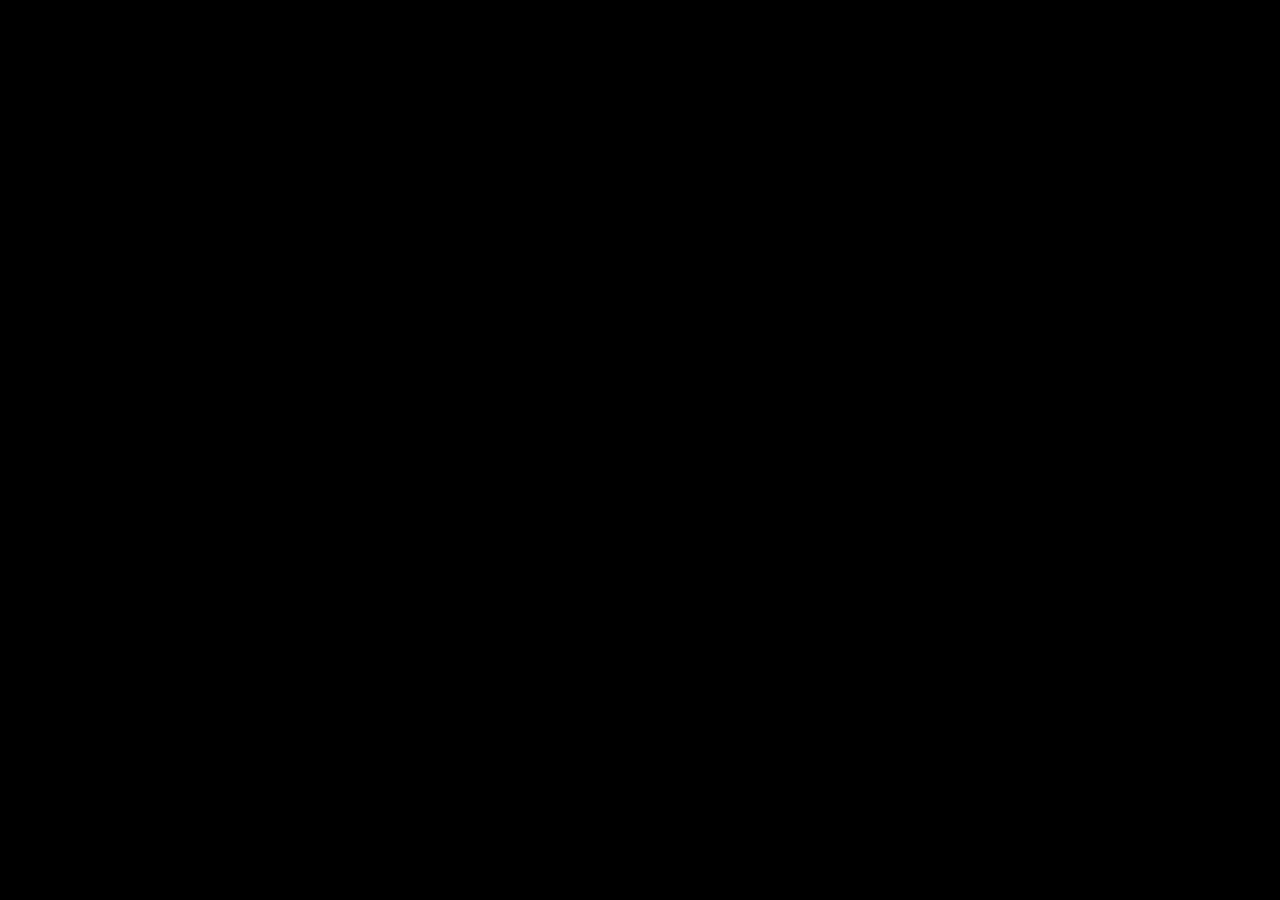
==== commit d949a6c1: "Add files via upload" ====
--- a/index.html
+++ b/index.html
@@ -1,16302 +1,64 @@
 <!DOCTYPE html>
 <html lang="en">
 <head>
-  <meta charset="UTF-8">
-  <meta name="viewport" content="width=device-width, initial-scale=1.0, maximum-scale=1.0, user-scalable=no">
-  <title>YouTube Kids · Fullscreen Player</title>
-  <link href="https://fonts.googleapis.com/css?family=Montserrat&display=swap" rel="stylesheet">
-  <style>
-    /* ========== RESET & BASE ========== */
-    *, *::after, *::before { margin: 0; padding: 0; box-sizing: border-box; }
-
-    html, body {
-      width: 100%; height: 100%;
-      background-color: #000;
-      font-family: "Montserrat", sans-serif;
-      overflow: hidden;
-    }
-
-    .app {
-      width: 100%; height: 100%;
-      display: flex;
-      align-items: center;
-      justify-content: center;
-      background-color: #ddd;
-    }
-
-    /* ========== MAIN UI (phone screen) ========== */
-    .screen {
-      display: flex; flex-direction: column;
-      width: 100%; height: 100%;
-      background-color: #F9F9F9;
-      border-radius: 0;
-      padding: 12px;
-      overflow: hidden;
-    }
-    @media (min-width: 500px) {
-      .screen {
-        max-width: 420px; max-height: 800px;
-        border-radius: 25px;
-        box-shadow: 0px 0px 10px 2px rgba(140,140,140,0.15);
-      }
-    }
-
-    .icon {
-      object-fit: contain; height: 25px; opacity: 0.5;
-      filter: grayscale(100%); cursor: pointer; transition: 0.4s ease;
-    }
-    .icon:hover { filter: grayscale(0%); opacity: 1; }
-
-    .header {
-      display: flex; justify-content: space-between; align-items: center;
-      width: 100%; height: 60px; flex-shrink: 0;
-    }
-    .header__logo { display: flex; align-items: center; }
-    .header__icon { height: 25px; object-fit: cover; margin-right: 5px; }
-    .header__title { font-size: 18px; }
-
-    .categories {
-      display: flex; justify-content: space-between; align-items: center;
-      width: 100%; height: 60px; flex-shrink: 0;
-    }
-    .categories__link {
-      position: relative; font-size: 10px; padding: 6px 16px;
-      border-radius: 16px; border: 1px solid #E8003C; color: #E8003C;
-      cursor: pointer; overflow: hidden;
-      text-decoration: none;
-    }
-    .categories__link::before {
-      content: ""; position: absolute; top: 0; left: -100%;
-      width: 100%; height: 100%; background: #E8003C; transition: 0.4s ease;
-    }
-    .categories__link:hover { color: #ffffff; }
-    .categories__link:hover::before { left: 0%; }
-    .categories__text { position: relative; z-index: 10; }
-
-    .video {
-      flex: 1;
-      overflow-y: auto;
-      width: 100%;
-      padding-right: 2px;
-      min-height: 0;
-      position: relative;
-    }
-
-    /* ========== CUSTOM VERTICAL SCROLLBAR ========== */
-    .video::-webkit-scrollbar {
-      width: 8px;
-    }
-    .video::-webkit-scrollbar-track {
-      background: #f1f1f1;
-      border-radius: 10px;
-    }
-    .video::-webkit-scrollbar-thumb {
-      background: #E8003C;
-      border-radius: 10px;
-    }
-    .video::-webkit-scrollbar-thumb:hover {
-      background: #b0002a;
-    }
-    .video {
-      scrollbar-width: thin;
-      scrollbar-color: #E8003C #f1f1f1;
-    }
-
-    /* ========== VIDEO GRID ========== */
-    .video-grid {
-      display: flex;
-      flex-direction: column;
-      gap: 16px;
-      width: 100%;
-      padding: 0 0 12px;
-    }
-
-    .video-card {
-      display: flex;
-      flex-direction: column;
-      width: 100%;
-      cursor: pointer;
-    }
-
-    .thumb-con {
-      position: relative;
-      width: 100%;
-      aspect-ratio: 16 / 9;
-      border-radius: 12px;
-      overflow: hidden;
-      background-color: #111;
-    }
-
-    .thumb {
-      width: 100%;
-      height: 100%;
-      background-size: cover;
-      background-position: center;
-      background-color: #222;
-    }
-
-    .play-button {
-      position: absolute;
-      top: 50%;
-      left: 50%;
-      transform: translate(-50%, -50%) rotate(45deg);
-      width: 48px;
-      height: 48px;
-      border-top: 8px solid white;
-      border-right: 8px solid white;
-      filter: drop-shadow(0 0 5px rgba(0,0,0,0.4));
-      transition: 150ms ease-in-out;
-      opacity: 0.9;
-      pointer-events: none;
-    }
-    .thumb-con:hover .play-button { border-color: #ccc; }
-
-    .video-info {
-      margin-top: 8px;
-      display: flex;
-      flex-direction: column;
-    }
-
-    .video-title {
-      font-size: 16px;
-      font-weight: 600;
-      color: #0f0f0f;
-      line-height: 1.4;
-      display: -webkit-box;
-      -webkit-line-clamp: 2;
-      -webkit-box-orient: vertical;
-      overflow: hidden;
-      text-overflow: ellipsis;
-      margin-bottom: 2px;
-    }
-
-    .video-meta {
-      display: flex;
-      align-items: center;
-      gap: 8px;
-      font-size: 13px;
-      color: #606060;
-    }
-
-    .video-channel {
-      font-weight: 500;
-    }
-
-    .video-duration {
-      background-color: rgba(0,0,0,0.7);
-      color: white;
-      padding: 2px 6px;
-      border-radius: 4px;
-      font-size: 12px;
-      font-weight: 500;
-      position: absolute;
-      bottom: 8px;
-      right: 8px;
-      pointer-events: none;
-    }
-
-    /* Loading indicator */
-    .loading-spinner {
-      text-align: center;
-      padding: 20px;
-      color: #E8003C;
-      font-size: 14px;
-    }
-
-    /* ========== BOTTOM MENU – LARGER BUTTONS, NO BULLETS ========== */
-    .menu {
-      width: 100%;
-      background-color: #ffffff;
-      border-radius: 20px;
-      box-shadow: 0px 0px 5px 1px rgba(140,140,140,0.15);
-      padding: 12px 16px;
-      margin-top: 8px;
-      flex-shrink: 0;
-    }
-    .menu__list {
-      display: flex;
-      justify-content: space-between;
-      align-items: center;
-      list-style: none;
-      padding: 0;
-      margin: 0;
-      width: 100%;
-    }
-    .menu__item {
-      flex: 1;
-      text-align: center;
-    }
-    .menu__link {
-      display: flex;
-      flex-direction: column;
-      align-items: center;
-      justify-content: center;
-      text-decoration: none;
-      padding: 6px 0;
-    }
-    .menu__icon {
-      height: 28px;
-      width: auto;
-      object-fit: contain;
-      margin-bottom: 4px;
-      opacity: 0.5;
-      filter: grayscale(100%);
-      transition: 0.4s ease;
-    }
-    .menu__link:hover .menu__icon {
-      filter: grayscale(0%);
-      opacity: 1;
-    }
-    .menu__link:hover .menu__txt {
-      color: #E8003C;
-    }
-    .menu__txt {
-      color: #8c8c8c;
-      font-size: 11px;
-      font-weight: bold;
-      transition: 0.4s ease;
-    }
-
-    /* ========== FULLSCREEN PLAYER ========== */
-    #playerContainer {
-      position: fixed;
-      top: 0; left: 0;
-      width: 100vw; height: 100vh;
-      background-color: #000;
-      z-index: 1000;
-      display: none;
-      color: white;
-      font-family: 'Arial Rounded MT Bold', 'Helvetica', sans-serif;
-      -webkit-tap-highlight-color: transparent;
-    }
-    #playerContainer .main-container {
-      position: relative; width: 100%; height: 100%;
-    }
-    #playerContainer #youtube-player {
-      width: 100%; height: 100%;
-    }
-    #playerContainer #ui-trigger {
-      position: absolute; top: 0; left: 0; width: 100%; height: 100%;
-      z-index: 5; cursor: pointer;
-      display: flex; align-items: center; justify-content: center;
-    }
-    #playerContainer #status-icon {
-      font-size: 60px;
-      background: rgba(0,0,0,0.5);
-      width: 100px; height: 100px;
-      display: flex; align-items: center; justify-content: center;
-      border-radius: 50%;
-      opacity: 0;
-      transition: opacity 0.3s, transform 0.3s;
-      pointer-events: none;
-      transform: scale(0.5);
-    }
-    #playerContainer #status-icon.show { opacity: 1; transform: scale(1); }
-
-    #playerContainer #video-ui {
-      position: absolute; top: 0; left: 0; width: 100%; height: 100%;
-      pointer-events: none; display: flex; flex-direction: column;
-      justify-content: space-between; padding: 20px; box-sizing: border-box;
-      background: rgba(0, 0, 0, 0.4); z-index: 10;
-      transition: opacity 0.4s ease, visibility 0.4s;
-    }
-    #playerContainer .hidden-ui { opacity: 0; visibility: hidden; }
-
-    #playerContainer .top-bar {
-      display: flex; align-items: center; gap: 15px; pointer-events: auto;
-    }
-    #playerContainer .back-btn {
-      font-size: 28px; cursor: pointer; background: none; border: none; color: white;
-    }
-    #playerContainer .video-title { font-size: 18px; font-weight: bold; margin: 0; }
-    #playerContainer .sub-btn {
-      background: #FF0000; color: white; border: none; padding: 8px 16px;
-      border-radius: 20px; font-weight: bold;
-    }
-
-    #playerContainer .bottom-section {
-      pointer-events: auto; display: flex; flex-direction: column; gap: 15px;
-    }
-    #playerContainer .carousel-section {
-      width: 100%; display: flex; align-items: center; overflow-x: auto;
-      gap: 15px; scrollbar-width: none; -webkit-overflow-scrolling: touch;
-      padding: 4px 0;
-    }
-    #playerContainer .carousel-section::-webkit-scrollbar { display: none; }
-
-    #playerContainer .thumb-card {
-      flex: 0 0 auto; width: 180px; height: 100px; border-radius: 12px;
-      overflow: hidden; cursor: pointer; border: 4px solid transparent;
-      background-color: #222;
-    }
-    #playerContainer .thumb-card.active { border-color: #FF0000; }
-    #playerContainer .thumb-card img {
-      width: 100%; height: 100%; object-fit: cover;
-      opacity: 0;
-      transition: opacity 0.2s;
-    }
-    #playerContainer .thumb-card img.loaded { opacity: 1; }
-
-    #playerContainer .progress-row {
-      width: 100%; display: flex; align-items: center; gap: 15px;
-    }
-    #playerContainer .progress-container {
-      flex-grow: 1; height: 40px;
-      display: flex; align-items: center; cursor: pointer; position: relative;
-      touch-action: none;
-    }
-    #playerContainer .progress-bg {
-      width: 100%; height: 6px; background: rgba(255,255,255,0.3); border-radius: 3px;
-    }
-    #playerContainer .progress-fill {
-      width: 0%; height: 100%; background: #FF0000; border-radius: 3px;
-    }
-    #playerContainer .progress-knob {
-      width: 24px; height: 24px; background: white; border-radius: 50%;
-      position: absolute; left: 0%; transform: translateX(-50%);
-      box-shadow: 0 0 10px rgba(0,0,0,0.5);
-    }
-  </style>
+    <meta charset="UTF-8">
+    <meta name="viewport" content="width=device-width, initial-scale=1.0">
+    <title>Flash Player - Bloons 2.swf</title>
+    <style>
+        * {
+            margin: 0;
+            padding: 0;
+            box-sizing: border-box;
+        }
+        
+        html, body {
+            width: 100%;
+            height: 100%;
+            overflow: hidden;
+            background: #000;
+        }
+        
+        #ruffle-container {
+            width: 100vw;
+            height: 100vh;
+            display: flex;
+            align-items: center;
+            justify-content: center;
+        }
+        
+        ruffle-player {
+            width: 100%;
+            height: 100%;
+        }
+    </style>
+    <script src="https://unpkg.com/@ruffle-rs/ruffle"></script>
 </head>
 <body>
-  <!-- MAIN UI (phone screen) -->
-  <div class="app">
-    <div class="screen">
-      <header class="header">
-        <img class="header__menu icon" src="[data-uri]%0D%0AL3N2ZyI+CgogPGc+CiAgPHRpdGxlPmJhY2tncm91bmQ8L3RpdGxlPgogIDxyZWN0IGZpbGw9Im5v%0D%0AbmUiIGlkPSJjYW52YXNfYmFja2dyb3VuZCIgaGVpZ2h0PSI0MDIiIHdpZHRoPSI1ODIiIHk9Ii0x%0D%0AIiB4PSItMSIvPgogPC9nPgogPGc+CiAgPHRpdGxlPkxheWVyIDE8L3RpdGxlPgogIDxwYXRoIGZp%0D%0AbGw9IiNlODAwM2MiIGlkPSJzdmdfMSIgZD0ibTYsMzZsMTIsMGwwLC00bC0xMiwwbDAsNHptMCwt%0D%0AMjRsMCw0bDM2LDBsMCwtNGwtMzYsMHptMCwxNGwyNCwwbDAsLTRsLTI0LDBsMCw0eiIvPgogPC9n%0D%0APgo8L3N2Zz4=" alt="menu">
-        <div class="header__logo">
-          <img class="header__icon" src="[data-uri]%0D%0AU1ZHIDEuMC8vRU4nICAnaHR0cDovL3d3dy53My5vcmcvVFIvMjAwMS9SRUMtU1ZHLTIwMDEwOTA0%0D%0AL0RURC9zdmcxMC5kdGQnPjxzdmcgZW5hYmxlLWJhY2tncm91bmQ9Im5ldyAwIDAgMzIgMzIiIGhl%0D%0AaWdodD0iMzJweCIgaWQ9IkxheWVyXzEiIHZlcnNpb249IjEuMCIgdmlld0JveD0iMCAwIDMyIDMy%0D%0AIiB3aWR0aD0iMzJweCIgeG1sOnNwYWNlPSJwcmVzZXJ2ZSIgeG1sbnM9Imh0dHA6Ly93d3cudzMu%0D%0Ab3JnLzIwMDAvc3ZnIiB4bWxuczp4bGluaz0iaHR0cDovL3d3dy53My5vcmcvMTk5OS94bGluayI+%0D%0APGc+PHBhdGggZD0iTTMxLjY3LDkuMTc5YzAsMC0wLjMxMi0yLjM1My0xLjI3MS0zLjM4OWMtMS4y%0D%0AMTctMS4zNTgtMi41OC0xLjM2Ni0zLjIwNS0xLjQ0M0MyMi43MTcsNCwxNi4wMDIsNCwxNi4wMDIs%0D%0ANCAgIGgtMC4wMTVjMCwwLTYuNzE1LDAtMTEuMTkxLDAuMzQ3QzQuMTcxLDQuNDI0LDIuODA5LDQu%0D%0ANDMyLDEuNTkxLDUuNzlDMC42MzMsNi44MjYsMC4zMiw5LjE3OSwwLjMyLDkuMTc5UzAsMTEuOTQs%0D%0AMCwxNC43MDF2Mi41ODggICBjMCwyLjc2MywwLjMyLDUuNTIzLDAuMzIsNS41MjNzMC4zMTIsMi4z%0D%0ANTIsMS4yNzEsMy4zODZjMS4yMTgsMS4zNTgsMi44MTUsMS4zMTcsMy41MjcsMS40NTlDNy42Nzcs%0D%0AMjcuOTE5LDE1Ljk5NSwyOCwxNS45OTUsMjggICBzNi43MjItMC4wMTIsMTEuMTk5LTAuMzU1YzAu%0D%0ANjI1LTAuMDgsMS45ODgtMC4wODgsMy4yMDUtMS40NDZjMC45NTgtMS4wMzQsMS4yNzEtMy4zODYs%0D%0AMS4yNzEtMy4zODZzMC4zMi0yLjc2MSwwLjMyLTUuNTIzdi0yLjU4OCAgIEMzMS45OSwxMS45NCwz%0D%0AMS42Nyw5LjE3OSwzMS42Nyw5LjE3OXoiIGZpbGw9IiNFMDJGMkYiLz48cG9seWdvbiBmaWxsPSIj%0D%0ARkZGRkZGIiBwb2ludHM9IjEyLDEwIDEyLDIyIDIyLDE2ICAiLz48L2c+PGcvPjxnLz48Zy8+PGcv%0D%0APjxnLz48Zy8+PC9zdmc+" alt="youtube">
-          <h1 class="header__title">القران الكريم</h1>
-        </div>
-        <img class="header__search icon" src="[data-uri]%0D%0AL3N2ZyI+CgogPGc+CiAgPHRpdGxlPmJhY2tncm91bmQ8L3RpdGxlPgogIDxyZWN0IGZpbGw9Im5v%0D%0AbmUiIGlkPSJjYW52YXNfYmFja2dyb3VuZCIgaGVpZ2h0PSI0MDIiIHdpZHRoPSI1ODIiIHk9Ii0x%0D%0AIiB4PSItMSIvPgogPC9nPgogPGc+CiAgPHRpdGxlPkxheWVyIDE8L3RpdGxlPgogIDxwYXRoIGZp%0D%0AbGw9IiNlODAwM2MiIGlkPSJzdmdfMSIgZD0ibTMxLDI4bC0xLjU5LDBsLTAuNTUsLTAuNTVjMS45%0D%0ANiwtMi4yNyAzLjE0LC01LjIyIDMuMTQsLTguNDVjMCwtNy4xOCAtNS44MiwtMTMgLTEzLC0xM3Mt%0D%0AMTMsNS44MiAtMTMsMTNzNS44MiwxMyAxMywxM2MzLjIzLDAgNi4xOCwtMS4xOCA4LjQ1LC0zLjEz%0D%0AbDAuNTUsMC41NWwwLDEuNThsMTAsOS45OGwyLjk4LC0yLjk4bC05Ljk4LC0xMHptLTEyLDBjLTQu%0D%0AOTcsMCAtOSwtNC4wMyAtOSwtOXM0LjAzLC05IDksLTlzOSw0LjAzIDksOXMtNC4wMyw5IC05LDl6%0D%0AIi8+CiA8L2c+Cjwvc3ZnPg==" alt="search">
-      </header>
-
-      <!-- CATEGORY TABS (top) -->
-      <div class="categories">
-        <a class="categories__link" href="#"><span class="categories__text btn-home">الرئيسية</span></a>
-        <a class="categories__link" href="#"><span class="categories__text btn-mecca">مكة والمدينة مباشر</span></a>
-        <a class="categories__link" href="#"><span class="categories__text btn-shaarawy">خواطر الشيخ الشعراوي</span></a>
-        <a class="categories__link" href="#"><span class="categories__text btn-all">All</span></a>
-      </div>
-
-      <!-- scrollable video grid -->
-      <div class="video" id="mainVideoContainer">
-        <!-- videos will be injected here by JavaScript -->
-      </div>
-
-      <!-- BOTTOM MENU – larger, no bullets -->
-      <nav class="menu">
-        <ul class="menu__list">
-          <li class="menu__item"><a class="menu__link btn-home" href="#"><img class="menu__icon" src="[data-uri]%0D%0AZG9iZSBJbGx1c3RyYXRvciAxNi4wLjAsIFNWRyBFeHBvcnQgUGx1Zy1JbiAuIFNWRyBWZXJzaW9u%0D%0AOiA2LjAwIEJ1aWxkIDApICAtLT4NCjwhRE9DVFlQRSBzdmcgUFVCTElDICItLy9XM0MvL0RURCBT%0D%0AVkcgMS4xLy9FTiIgImh0dHA6Ly93d3cudzMub3JnL0dyYXBoaWNzL1NWRy8xLjEvRFREL3N2ZzEx%0D%0ALmR0ZCI+DQo8c3ZnIHZlcnNpb249IjEuMSIgaWQ9IkNhcGFfMSIgeG1sbnM9Imh0dHA6Ly93d3cu%0D%0AdzMub3JnLzIwMDAvc3ZnIiB4bWxuczp4bGluaz0iaHR0cDovL3d3dy53My5vcmcvMTk5OS94bGlu%0D%0AayIgeD0iMHB4IiB5PSIwcHgiDQoJIHdpZHRoPSIyNHB4IiBoZWlnaHQ9IjI0cHgiIHZpZXdCb3g9%0D%0AIjAgMCAyNCAyNCIgZW5hYmxlLWJhY2tncm91bmQ9Im5ldyAwIDAgMjQgMjQiIHhtbDpzcGFjZT0i%0D%0AcHJlc2VydmUiPg0KPHBhdGggZmlsbD0ibm9uZSIgZD0iTTAsMGgyNHYyNEgwVjB6Ii8+DQo8cGF0%0D%0AaCBmaWxsPSIjRTgwMDNDIiBkPSJNMjEsMkgzQzEuOSwyLDEsMi45LDEsNHYxMmMwLDEuMSwwLjks%0D%0AMiwyLDJoN3YySDh2Mmg4di0yaC0ydi0yaDdjMS4xLDAsMi0wLjksMi0yVjRDMjMsMi45LDIyLjEs%0D%0AMiwyMSwyeg0KCSBNMjEsMTZIM1Y0aDE4VjE2eiIvPg0KPC9zdmc+DQo=" alt="الرئيسية"><span class="menu__txt">الرئيسية</span></a></li>
-          <li class="menu__item"><a class="menu__link btn-mecca" href="#"><img class="menu__icon" src="[data-uri]%0D%0AZG9iZSBJbGx1c3RyYXRvciAxNi4wLjAsIFNWRyBFeHBvcnQgUGx1Zy1JbiAuIFNWRyBWZXJzaW9u%0D%0AOiA2LjAwIEJ1aWxkIDApICAtLT4NCjwhRE9DVFlQRSBzdmcgUFVCTElDICItLy9XM0MvL0RURCBT%0D%0AVkcgMS4xLy9FTiIgImh0dHA6Ly93d3cudzMub3JnL0dyYXBoaWNzL1NWRy8xLjEvRFREL3N2ZzEx%0D%0ALmR0ZCI+DQo8c3ZnIHZlcnNpb249IjEuMSIgaWQ9IkNhcGFfMSIgeG1sbnM9Imh0dHA6Ly93d3cu%0D%0AdzMub3JnLzIwMDAvc3ZnIiB4bWxuczp4bGluaz0iaHR0cDovL3d3dy53My5vcmcvMTk5OS94bGlu%0D%0AayIgeD0iMHB4IiB5PSIwcHgiDQoJIHdpZHRoPSIyNHB4IiBoZWlnaHQ9IjI0cHgiIHZpZXdCb3g9%0D%0AIjAgMCAyNCAyNCIgZW5hYmxlLWJhY2tncm91bmQ9Im5ldyAwIDAgMjQgMjQiIHhtbDpzcGFjZT0i%0D%0AcHJlc2VydmUiPg0KPHBhdGggZmlsbD0ibm9uZSIgZD0iTTAsMGgyNHYyNEgwVjB6Ii8+DQo8cGF0%0D%0AaCBmaWxsPSIjRTgwMDNDIiBkPSJNMTEuNTcsMTMuMTZjLTEuMzYsMC4yNzktMi4xNywxLjE2LTIu%0D%0AMTcsMi40MWMwLDEuMzQsMS4xMSwyLjQyLDIuNDksMi40MmMyLjA0OSwwLDMuNzA5LTEuNjYsMy43%0D%0AMDktMy43MTENCgljMC0xLjA2OS0wLjE0OS0yLjExOS0wLjQ1OS0zLjExOUMxNC4zNSwxMi4yMywx%0D%0AMi45NCwxMi44OCwxMS41NywxMy4xNnogTTEzLjUsMC42N2MwLDAsMC43NCwyLjY1LDAuNzQsNC44%0D%0ADQoJYzAsMi4wNi0xLjM1LDMuNzMtMy40MSwzLjczQzguNzYsOS4yLDcuMiw3LjUzLDcuMiw1LjQ3%0D%0AbDAuMDMtMC4zNkM1LjIxLDcuNTEsNCwxMC42Miw0LDE0YzAsNC40MiwzLjU4LDgsOCw4czgtMy41%0D%0AOCw4LTgNCglDMjAsOC42MSwxNy40MSwzLjgsMTMuNSwwLjY3eiBNMTIsMjBjLTMuMzEsMC02LTIu%0D%0ANjg5LTYtNmMwLTEuNTI5LDAuMy0zLjA0LDAuODYtNC40M2MxLjAxLDEuMDEsMi40MSwxLjYzLDMu%0D%0AOTcsMS42Mw0KCWMyLjY2LDAsNC43NS0xLjgzLDUuMjc5LTQuNDNDMTcuMzQsOC45NywxOCwxMS40%0D%0ANCwxOCwxNEMxOCwxNy4zMTEsMTUuMzExLDIwLDEyLDIweiIvPg0KPC9zdmc+DQo=" alt="مباشر"><span class="menu__txt">مباشر</span></a></li>
-          <li class="menu__item"><a class="menu__link btn-shaarawy" href="#"><img class="menu__icon" src="[data-uri]%0D%0AZG9iZSBJbGx1c3RyYXRvciAxNi4wLjAsIFNWRyBFeHBvcnQgUGx1Zy1JbiAuIFNWRyBWZXJzaW9u%0D%0AOiA2LjAwIEJ1aWxkIDApICAtLT4NCjwhRE9DVFlQRSBzdmcgUFVCTElDICItLy9XM0MvL0RURCBT%0D%0AVkcgMS4xLy9FTiIgImh0dHA6Ly93d3cudzMub3JnL0dyYXBoaWNzL1NWRy8xLjEvRFREL3N2ZzEx%0D%0ALmR0ZCI+DQo8c3ZnIHZlcnNpb249IjEuMSIgaWQ9IkNhcGFfMSIgeG1sbnM9Imh0dHA6Ly93d3cu%0D%0AdzMub3JnLzIwMDAvc3ZnIiB4bWxuczp4bGluaz0iaHR0cDovL3d3dy53My5vcmcvMTk5OS94bGlu%0D%0AayIgeD0iMHB4IiB5PSIwcHgiDQoJIHdpZHRoPSIyNHB4IiBoZWlnaHQ9IjI0cHgiIHZpZXdCb3g9%0D%0AIjAgMCAyNCAyNCIgZW5hYmxlLWJhY2tncm91bmQ9Im5ldyAwIDAgMjQgMjQiIHhtbDpzcGFjZT0i%0D%0AcHJlc2VydmUiPg0KPHBhdGggZmlsbD0iI0U4MDAzQyIgZD0iTTE2LjUsM2MtMS43NCwwLTMuNDEs%0D%0AMC44MS00LjUsMi4wOUMxMC45MSwzLjgxLDkuMjQsMyw3LjUsM0M0LjQyLDMsMiw1LjQyLDIsOC41%0D%0ADQoJYzAsMy43NzksMy40LDYuODU5LDguNTUsMTEuNTRMMTIsMjEuMzVsMS40NS0xLjMyQzE4LjYs%0D%0AMTUuMzU5LDIyLDEyLjI3OSwyMiw4LjVDMjIsNS40MiwxOS41OCwzLDE2LjUsM3ogTTEyLjEsMTgu%0D%0ANTVMMTIsMTguNjUNCglsLTAuMS0wLjEwMUM3LjE0LDE0LjI0LDQsMTEuMzksNCw4LjVDNCw2LjUs%0D%0ANS41LDUsNy41LDVjMS41NCwwLDMuMDQsMC45OSwzLjU3LDIuMzZoMS44N0MxMy40Niw1Ljk5LDE0%0D%0ALjk2LDUsMTYuNSw1DQoJYzIsMCwzLjUsMS41LDMuNSwzLjVDMjAsMTEuMzksMTYuODU5LDE0LjI0%0D%0ALDEyLjEsMTguNTV6Ii8+DQo8L3N2Zz4NCg==" alt="خواطر القران الكريم"><span class="menu__txt">خواطر القران الكريم</span></a></li>
-          </ul>
-      </nav>
-    </div>
-  </div>
-
-  <!-- FULLSCREEN PLAYER (hidden initially) -->
-  <div id="playerContainer">
-    <div class="main-container">
-      <div id="youtube-player"></div>
-      <div id="ui-trigger" onclick="handleMainClick()">
-        <div id="status-icon">▶</div>
-      </div>
-      <div id="video-ui">
-        <div class="top-bar">
-          <button class="back-btn" onclick="closePlayer()">←</button>
-          <div style="flex-grow:1">
-            <div class="video-title" id="displayTitle">مكة المكرمة</div>
-          </div>
-          <button class="sub-btn">SUBSCRIBE</button>
-        </div>
-        <div class="bottom-section">
-          <div class="carousel-section" id="playerCarousel">
-            <!-- dynamic thumbnails will be injected here -->
-          </div>
-          <div class="progress-row">
-            <span id="currentTime" style="font-size:14px; min-width:45px;">0:00</span>
-            <div class="progress-container" id="progressContainer">
-              <div class="progress-bg"><div class="progress-fill" id="progressFill"></div></div>
-              <div class="progress-knob" id="progressKnob"></div>
-            </div>
-            <span id="totalTime" style="font-size:14px; min-width:45px;">0:00</span>
-          </div>
-        </div>
-      </div>
-    </div>
-  </div>
-
-  <!-- YouTube IFrame API -->
-  <script src="https://www.youtube.com/iframe_api"></script>
-  <script>
-  (function() {
-    // ---------- RAW VIDEO URL LISTS ----------
-    const homeLinks = [
-      
-"https://www.youtube.com/watch?v=MuTrkGWDSVs",
-"https://www.youtube.com/watch?v=ia9LDlVDE70",
-"https://www.youtube.com/watch?v=QdyjMl2KBd8",
-"https://www.youtube.com/watch?v=tGWPvRDlF5o",
-"https://www.youtube.com/watch?v=tSf74EoB8A0",
-"https://www.youtube.com/watch?v=uIsafkK2FXs",
-"https://www.youtube.com/watch?v=pAcs_SWF9-0",
-"https://www.youtube.com/watch?v=wdzZwdtfW9I",
-"https://www.youtube.com/watch?v=2gPX-cMpnMI",
-"https://www.youtube.com/watch?v=Be2K_iPd-RE",
-"https://www.youtube.com/watch?v=DH4Tjq-vK_4",
-"https://www.youtube.com/watch?v=LjbWcGuddfk",
-"https://www.youtube.com/watch?v=SU0pcxm901U",
-"https://www.youtube.com/watch?v=YuCvPQbJWmM",
-"https://www.youtube.com/watch?v=hr5mXQWalis",
-"https://www.youtube.com/watch?v=lFBYNHSSktU",
-"https://www.youtube.com/watch?v=ljTgO1Do3-E",
-"https://www.youtube.com/watch?v=om8BfFVhDPI",
-"https://www.youtube.com/watch?v=qNLAULXapCg",
-"https://www.youtube.com/watch?v=vqlBvXm5rDU",
-"https://www.youtube.com/watch?v=jpJ0fgL4sd0",
-"https://www.youtube.com/watch?v=k6KAmL2jzBw",
-"https://www.youtube.com/watch?v=lX8DIgQ5S5s",
-"https://www.youtube.com/watch?v=mVLGZDEr-i8",
-"https://www.youtube.com/watch?v=y7db8CHVtnU",
-"https://www.youtube.com/watch?v=yGiY130SlbM",
-"https://www.youtube.com/watch?v=z-RS9IBJrtk",
-"https://www.youtube.com/watch?v=ziyn2KFx59M",
-"https://www.youtube.com/watch?v=XBOocAyRGfw",
-"https://www.youtube.com/watch?v=Yi98F0qBPBE",
-"https://www.youtube.com/watch?v=_iN1qiCmGSw",
-"https://www.youtube.com/watch?v=cn99NvHPQRY",
-"https://www.youtube.com/watch?v=eQYx9eBU8x0",
-"https://www.youtube.com/watch?v=eaiD-JwVGds",
-"https://www.youtube.com/watch?v=f_nJyjN_Z8M",
-"https://www.youtube.com/watch?v=g-1683phhRc",
-"https://www.youtube.com/watch?v=hf9_-1gffVQ",
-"https://www.youtube.com/watch?v=iWMEzc8seAc",
-"https://www.youtube.com/watch?v=NOmN9aZBnGM",
-"https://www.youtube.com/watch?v=NxDLECjZz4c",
-"https://www.youtube.com/watch?v=OvE3NYtXagk",
-"https://www.youtube.com/watch?v=PklxT2G8tVA",
-"https://www.youtube.com/watch?v=PlJtHYYZvr0",
-"https://www.youtube.com/watch?v=T2espAnvuyg",
-"https://www.youtube.com/watch?v=TSr70izaS50",
-"https://www.youtube.com/watch?v=UvgmVkYlFl4",
-"https://www.youtube.com/watch?v=WLR3xmYXk7I",
-"https://www.youtube.com/watch?v=WvLNAxHyXeE",
-"https://www.youtube.com/watch?v=EodMg18c6zQ",
-"https://www.youtube.com/watch?v=FEUGUS45hcU",
-"https://www.youtube.com/watch?v=FI-uOgQfqSE",
-"https://www.youtube.com/watch?v=Fm1xEZMfdNo",
-"https://www.youtube.com/watch?v=GPZyqpb7WWg",
-"https://www.youtube.com/watch?v=IUkjwjbHyHs",
-"https://www.youtube.com/watch?v=Jso-uQhWI50",
-"https://www.youtube.com/watch?v=L6qLDrd1nBc",
-"https://www.youtube.com/watch?v=MB2eRjGz5M4",
-"https://www.youtube.com/watch?v=MwfJWM5Lz4g",
-"https://www.youtube.com/watch?v=32syW_misiM",
-"https://www.youtube.com/watch?v=477lbLlkov8",
-"https://www.youtube.com/watch?v=4WQxIiT4okM",
-"https://www.youtube.com/watch?v=76GDuZxsY1M",
-"https://www.youtube.com/watch?v=7D8p6z6YWjI",
-"https://www.youtube.com/watch?v=BdxCCwemuVY",
-"https://www.youtube.com/watch?v=CPUlQMQL7nc",
-"https://www.youtube.com/watch?v=CcBBsgx-bnc",
-"https://www.youtube.com/watch?v=DimPYjJrPfY",
-"https://www.youtube.com/watch?v=E47kLMbYLq8",
-"https://www.youtube.com/watch?v=rGhI-uMgzOM",
-"https://www.youtube.com/watch?v=rCVDE1Znajs",
-"https://www.youtube.com/watch?v=sMO6qNmqx7c",
-"https://www.youtube.com/watch?v=ui0xg_YliHE",
-"https://www.youtube.com/watch?v=vyIm0fwPZ4g",
-"https://www.youtube.com/watch?v=x9kGZTt7dys",
-"https://www.youtube.com/watch?v=xegOE7rOGjg",
-"https://www.youtube.com/watch?v=y3IZr5W3wv8",
-"https://www.youtube.com/watch?v=yS0IDne2aNg",
-"https://www.youtube.com/watch?v=ya1SN6Y19nA",
-"https://www.youtube.com/watch?v=nSL69aDOfYY",
-"https://www.youtube.com/watch?v=nqqHeHaX6lw",
-"https://www.youtube.com/watch?v=gyoujpOXuLg",
-"https://www.youtube.com/watch?v=h8hEaaog8r0",
-"https://www.youtube.com/watch?v=iq1dYzqBFpU",
-"https://www.youtube.com/watch?v=jQXFJlJfuds",
-"https://www.youtube.com/watch?v=lJyWgTkRB3I",
-"https://www.youtube.com/watch?v=mArccZ4MRXo",
-"https://www.youtube.com/watch?v=mRXsWKs5VYQ",
-"https://www.youtube.com/watch?v=mrR6iErF9w4",
-"https://www.youtube.com/watch?v=QF1oSVENZOM",
-"https://www.youtube.com/watch?v=R1ef1TEBQKo",
-"https://www.youtube.com/watch?v=P8z6r_g8OiU",
-"https://www.youtube.com/watch?v=TY5ZjKgU7vk",
-"https://www.youtube.com/watch?v=URa5i-Q9_X8",
-"https://www.youtube.com/watch?v=VydSQoSoNt8",
-"https://www.youtube.com/watch?v=WOK1zpECB04",
-"https://www.youtube.com/watch?v=Yuni5kfZNxM",
-"https://www.youtube.com/watch?v=_69rkOxa72o",
-"https://www.youtube.com/watch?v=bFPMEejR0ug",
-"https://www.youtube.com/watch?v=LV8Lvm9ag8Q",
-"https://www.youtube.com/watch?v=CVkmkroJB7c",
-"https://www.youtube.com/watch?v=CzXEuVjwXa4",
-"https://www.youtube.com/watch?v=DDcBSvR-ACE",
-"https://www.youtube.com/watch?v=FWW3-hTvGwo",
-"https://www.youtube.com/watch?v=Fv1cfNfkeN8",
-"https://www.youtube.com/watch?v=IKLQYc6IyZA",
-"https://www.youtube.com/watch?v=M8JAoLl3hWI",
-"https://www.youtube.com/watch?v=MrkONmia2s0",
-"https://www.youtube.com/watch?v=NKRif0vZcOo",
-"https://www.youtube.com/watch?v=1_Xo26pgBMo",
-"https://www.youtube.com/watch?v=2eUwCn5GMWQ",
-"https://www.youtube.com/watch?v=2fILpqK5hx0",
-"https://www.youtube.com/watch?v=4xt0UNFy4rY",
-"https://www.youtube.com/watch?v=5y5Ce96f76E",
-"https://www.youtube.com/watch?v=68GZK9ikzx8",
-"https://www.youtube.com/watch?v=7irrhuiZAq0",
-"https://www.youtube.com/watch?v=8Mcb8EmAHTA",
-"https://www.youtube.com/watch?v=9U8BZRAFHc8",
-"https://www.youtube.com/watch?v=B3K2gKOvaH0",
-"https://www.youtube.com/watch?v=WYeCM65CFjw",
-"https://www.youtube.com/watch?v=xE_Khln7CwM",
-"https://www.youtube.com/watch?v=iTSZQ3t6iRc",
-"https://www.youtube.com/watch?v=jLEwbDb5-bI",
-"https://www.youtube.com/watch?v=mzroev9KhmU",
-"https://www.youtube.com/watch?v=4FZY3DIJVwE",
-"https://www.youtube.com/watch?v=8DjQanX--GU",
-"https://www.youtube.com/watch?v=90kg2TJTuSc",
-"https://www.youtube.com/watch?v=EYt3dvTZF7E",
-"https://www.youtube.com/watch?v=PVUiWEdNr4s",
-"https://www.youtube.com/watch?v=W1Cdq0RWTgU",
-"https://www.youtube.com/watch?v=dE_yZrSEptc",
-"https://www.youtube.com/watch?v=hPu82W0DnW4",
-"https://www.youtube.com/watch?v=iShdgCV9jR8",
-"https://www.youtube.com/watch?v=LIFmsjXO_XU",
-"https://www.youtube.com/watch?v=o2YgUgPb85k",
-"https://www.youtube.com/watch?v=oNlMooM39Zg",
-"https://www.youtube.com/watch?v=olmZJrnBJUE",
-"https://www.youtube.com/watch?v=p2_5uvwOZ18",
-"https://www.youtube.com/watch?v=pp9Qp6WZou0",
-"https://www.youtube.com/watch?v=u3pgkRkHVbI",
-"https://www.youtube.com/watch?v=uxcTNMiD0D0",
-"https://www.youtube.com/watch?v=y6YxkA0BoFs",
-"https://www.youtube.com/watch?v=ztQ--6f35Vs",
-"https://www.youtube.com/watch?v=s4U8GMj0ahc",
-"https://www.youtube.com/watch?v=dQEN-LP2eko",
-"https://www.youtube.com/watch?v=dRfTRApn7B0",
-"https://www.youtube.com/watch?v=e0NDKB63kwo",
-"https://www.youtube.com/watch?v=hIe8NeOc-4c",
-"https://www.youtube.com/watch?v=hhtY74x6tgE",
-"https://www.youtube.com/watch?v=hvv_-2qdvro",
-"https://www.youtube.com/watch?v=kEKUutuG7NE",
-"https://www.youtube.com/watch?v=ks5DNTHug5w",
-"https://www.youtube.com/watch?v=lubgkbUUa-s",
-"https://www.youtube.com/watch?v=mcMhAmd5xsA",
-"https://www.youtube.com/watch?v=PB0QMiqW-88",
-"https://www.youtube.com/watch?v=RWL2NfEUQzQ",
-"https://www.youtube.com/watch?v=SS4b7Ulw-co",
-"https://www.youtube.com/watch?v=T0m7b1jj0ew",
-"https://www.youtube.com/watch?v=TSp2LFs_s6U",
-"https://www.youtube.com/watch?v=Ve1LYqiOj2U",
-"https://www.youtube.com/watch?v=YYKDSJFAgcA",
-"https://www.youtube.com/watch?v=aklzzVFs4Mk",
-"https://www.youtube.com/watch?v=cIgmlHJt76s",
-"https://www.youtube.com/watch?v=dQ-j_YvOnj4",
-"https://www.youtube.com/watch?v=HzBZbJaSDII",
-"https://www.youtube.com/watch?v=ILcyh8lsDLA",
-"https://www.youtube.com/watch?v=Nl3WYSaSQII",
-"https://www.youtube.com/watch?v=OqhBJjvDrfI",
-"https://www.youtube.com/watch?v=AZle5Nwygmc",
-"https://www.youtube.com/watch?v=FNrsB_GdHgA",
-"https://www.youtube.com/watch?v=JLyal2oOZ_s",
-"https://www.youtube.com/watch?v=JoLNUxAMYsI",
-"https://www.youtube.com/watch?v=K9kS-lIdVR8",
-"https://www.youtube.com/watch?v=Nt3bp5-4MBM",
-"https://www.youtube.com/watch?v=-AFYt4AKPkM",
-"https://www.youtube.com/watch?v=0Igvdbsx3Ro",
-"https://www.youtube.com/watch?v=6HRMWh8K0Es",
-"https://www.youtube.com/watch?v=7CDvOycGvc0",
-"https://www.youtube.com/watch?v=99D7DblQIyc",
-"https://www.youtube.com/watch?v=0HHAXE-xf8U",
-"https://www.youtube.com/watch?v=2eqzOYaUjHc",
-"https://www.youtube.com/watch?v=529BjEgx-AI",
-"https://www.youtube.com/watch?v=6ttym5gNB8s",
-"https://www.youtube.com/watch?v=7dL_mcpcjSU",
-"https://www.youtube.com/watch?v=myIsoe3ejXw",
-"https://www.youtube.com/watch?v=p4oB6cPGt0Y",
-"https://www.youtube.com/watch?v=ptOAd_mK1P0",
-"https://www.youtube.com/watch?v=q6Vo725Gnc4",
-"https://www.youtube.com/watch?v=qw_hNO1P0m4",
-"https://www.youtube.com/watch?v=weB9pVLtKtE",
-"https://www.youtube.com/watch?v=y8wM0UdiXUY",
-"https://www.youtube.com/watch?v=yzQXtnBGOOo",
-"https://www.youtube.com/watch?v=zckNw_QqTo0",
-"https://www.youtube.com/watch?v=uC1u0ROnsvo",
-"https://www.youtube.com/watch?v=YVDKLIhfwpQ",
-"https://www.youtube.com/watch?v=_q3FnIJdYsY",
-"https://www.youtube.com/watch?v=bayQ14Hdkxg",
-"https://www.youtube.com/watch?v=daDuba54-Og",
-"https://www.youtube.com/watch?v=doztO-tTpIU",
-"https://www.youtube.com/watch?v=fW3OuIQetEw",
-"https://www.youtube.com/watch?v=g2t29zVDyao",
-"https://www.youtube.com/watch?v=hrvnQcZILxE",
-"https://www.youtube.com/watch?v=ie7S0iaDZr0",
-"https://www.youtube.com/watch?v=kkDH2tLH4cE",
-"https://www.youtube.com/watch?v=OLx_Bndn0fY",
-"https://www.youtube.com/watch?v=PO4wgQiTDII",
-"https://www.youtube.com/watch?v=RLCgtjjl0Uw",
-"https://www.youtube.com/watch?v=RPKe2sUNPlE",
-"https://www.youtube.com/watch?v=TR84-kXMaDg",
-"https://www.youtube.com/watch?v=Un0zmolqUE4",
-"https://www.youtube.com/watch?v=VVqZAYCXT5c",
-"https://www.youtube.com/watch?v=Vrakuh0QDkk",
-"https://www.youtube.com/watch?v=WM03QTZfpb8",
-"https://www.youtube.com/watch?v=XUcl2fGB-NA",
-"https://www.youtube.com/watch?v=8Wjw6SizZxA",
-"https://www.youtube.com/watch?v=DwYFVcsltjI",
-"https://www.youtube.com/watch?v=Fx71ipGoPV4",
-"https://www.youtube.com/watch?v=GhmODPLbJ5I",
-"https://www.youtube.com/watch?v=LE-dZ1Z2qYI",
-"https://www.youtube.com/watch?v=F0nI2E62GGo",
-"https://www.youtube.com/watch?v=FTuuzCVI-vg",
-"https://www.youtube.com/watch?v=MLWvllRL4T8",
-"https://www.youtube.com/watch?v=MQbDwDmUAuc",
-"https://www.youtube.com/watch?v=NRxxw0EEZiY",
-"https://www.youtube.com/watch?v=-39OpcW_yCg",
-"https://www.youtube.com/watch?v=-nWKOO_W0kI",
-"https://www.youtube.com/watch?v=0PGKV8C2IEo",
-"https://www.youtube.com/watch?v=0xoZBq9KOSU",
-"https://www.youtube.com/watch?v=1HYjH_s3QGQ",
-"https://www.youtube.com/watch?v=1QQz4A2Myr4",
-"https://www.youtube.com/watch?v=2hd6LwJ7t-0",
-"https://www.youtube.com/watch?v=3o35GVYTqW0",
-"https://www.youtube.com/watch?v=5ic17cg8EAE",
-"https://www.youtube.com/watch?v=73diwZjVkl0",
-"https://www.youtube.com/watch?v=Qjgo20eC3ks",
-"https://www.youtube.com/watch?v=eLp2e-m8LPM",
-"https://www.youtube.com/watch?v=hcl3ClU835A",
-"https://www.youtube.com/watch?v=k-Xq_PFcoGE",
-"https://www.youtube.com/watch?v=pLqlKwWvDcI",
-"https://www.youtube.com/watch?v=qVncVMtNPBA",
-"https://www.youtube.com/watch?v=rQuMtFx6qpY",
-"https://www.youtube.com/watch?v=xQfgyJaGcN4",
-"https://www.youtube.com/watch?v=2C3qYs4xKjY",
-"https://www.youtube.com/watch?v=4FrQziMaNg4",
-"https://www.youtube.com/watch?v=9tC-cAdSx_4",
-"https://www.youtube.com/watch?v=D-Q9zIiBY3Y",
-"https://www.youtube.com/watch?v=KROpYjQlARk",
-"https://www.youtube.com/watch?v=MdYWZbH69Oc",
-"https://www.youtube.com/watch?v=Y9O8Vv3QBE4",
-"https://www.youtube.com/watch?v=oJmd3xJZFjs",
-"https://www.youtube.com/watch?v=qgfWBsWix0U",
-"https://www.youtube.com/watch?v=r5AhGfJNinc",
-"https://www.youtube.com/watch?v=sKckMDQhrcs",
-"https://www.youtube.com/watch?v=shiN9VTUzgA",
-"https://www.youtube.com/watch?v=sqaofCdogFs",
-"https://www.youtube.com/watch?v=uyGc7QfQbsw",
-"https://www.youtube.com/watch?v=wOTIQctpLMs",
-"https://www.youtube.com/watch?v=xe0XdHObqUE",
-"https://www.youtube.com/watch?v=zPMXXueTYb0",
-"https://www.youtube.com/watch?v=hG2ibn2O3Qs",
-"https://www.youtube.com/watch?v=_uBusLb0srE",
-"https://www.youtube.com/watch?v=bTspRLuQc2A",
-"https://www.youtube.com/watch?v=cCaOPxlwd3I",
-"https://www.youtube.com/watch?v=eRF__-8jj6o",
-"https://www.youtube.com/watch?v=ftneaR0aayk",
-"https://www.youtube.com/watch?v=gmTR5HYp-9Q",
-"https://www.youtube.com/watch?v=hvdPv-SAivk",
-"https://www.youtube.com/watch?v=iQsfhqorBT8",
-"https://www.youtube.com/watch?v=kIGvLlbu5Ps",
-"https://www.youtube.com/watch?v=QS7B0UwNH2Q",
-"https://www.youtube.com/watch?v=UV2S922v0vo",
-"https://www.youtube.com/watch?v=UxrnwuxtorI",
-"https://www.youtube.com/watch?v=UzmpXbk-R6E",
-"https://www.youtube.com/watch?v=VIfhOBrdcgk",
-"https://www.youtube.com/watch?v=Vcui7ZgjwCI",
-"https://www.youtube.com/watch?v=WjPA0ppNXNo",
-"https://www.youtube.com/watch?v=Yk10i39O4R0",
-"https://www.youtube.com/watch?v=Zufg1cRBzH0",
-"https://www.youtube.com/watch?v=BBfYD5wp62A",
-"https://www.youtube.com/watch?v=Fj3B80PVmqU",
-"https://www.youtube.com/watch?v=G3kGXadbDNQ",
-"https://www.youtube.com/watch?v=GSgR0svLU0g",
-"https://www.youtube.com/watch?v=JXg5BKRG9YM",
-"https://www.youtube.com/watch?v=Js5PbI9QbYU",
-"https://www.youtube.com/watch?v=KLuIgL6TWMM",
-"https://www.youtube.com/watch?v=L1aR5gKMpyA",
-"https://www.youtube.com/watch?v=OUpzj7kX1_g",
-"https://www.youtube.com/watch?v=Q4wIWpHDO9k",
-"https://www.youtube.com/watch?v=16cKE_H0XTo",
-"https://www.youtube.com/watch?v=3uGZyX8AxIg",
-"https://www.youtube.com/watch?v=5dQyb4Qi_3I",
-"https://www.youtube.com/watch?v=6UiimYVZdsU",
-"https://www.youtube.com/watch?v=6jQeO3QJ6y0",
-"https://www.youtube.com/watch?v=7ECLHKVQ-Kk",
-"https://www.youtube.com/watch?v=8mf7dprjRFo",
-"https://www.youtube.com/watch?v=8u3ByjLY77k",
-"https://www.youtube.com/watch?v=9hBs6iXsu54",
-"https://www.youtube.com/watch?v=zMHy_3BMZmI",
-"https://www.youtube.com/watch?v=scERXPtTqXI",
-"https://www.youtube.com/watch?v=tt9Vff_U8ls",
-"https://www.youtube.com/watch?v=tvDfTm49i88",
-"https://www.youtube.com/watch?v=tw_Xzu4_Ng4",
-"https://www.youtube.com/watch?v=vZnN8qeUdZ4",
-"https://www.youtube.com/watch?v=vasjEwHUKQ4",
-"https://www.youtube.com/watch?v=vsVCy7_Fi0U",
-"https://www.youtube.com/watch?v=xnv6b5Ybipo",
-"https://www.youtube.com/watch?v=xuFyv4Xr1sA",
-"https://www.youtube.com/watch?v=gqIaf8YqWm4",
-"https://www.youtube.com/watch?v=k30lNMm5RLw",
-"https://www.youtube.com/watch?v=kAuPIdSPVA0",
-"https://www.youtube.com/watch?v=nFol7RBKgO8",
-"https://www.youtube.com/watch?v=pQ75uND7Ohg",
-"https://www.youtube.com/watch?v=jvOxpjZKCd0",
-"https://www.youtube.com/watch?v=l4NcQjgussI",
-"https://www.youtube.com/watch?v=o07FOuauAc0",
-"https://www.youtube.com/watch?v=rud4s9jg49w",
-"https://www.youtube.com/watch?v=sWXMQNLFdCc",
-"https://www.youtube.com/watch?v=WUK1xiqTJaE",
-"https://www.youtube.com/watch?v=WY4cJVZbs5E",
-"https://www.youtube.com/watch?v=YUJM5VzGCAI",
-"https://www.youtube.com/watch?v=Zn6RR0bFnqM",
-"https://www.youtube.com/watch?v=_SzScx461rY",
-"https://www.youtube.com/watch?v=aMLI0MU7B_Y",
-"https://www.youtube.com/watch?v=azPYJ2OlJpA",
-"https://www.youtube.com/watch?v=c5sOgMpJ56A",
-"https://www.youtube.com/watch?v=d6X0mLrHrYA",
-"https://www.youtube.com/watch?v=ekDE-Yvg5jE",
-"https://www.youtube.com/watch?v=Hsn0y5VLD5Y",
-"https://www.youtube.com/watch?v=I1uwxOPV7YY",
-"https://www.youtube.com/watch?v=J09kWPMRTGI",
-"https://www.youtube.com/watch?v=MWv6bn-UHnY",
-"https://www.youtube.com/watch?v=Mqa0ojm2jjw",
-"https://www.youtube.com/watch?v=OmOauAofTJo",
-"https://www.youtube.com/watch?v=OpsGL0rhLGw",
-"https://www.youtube.com/watch?v=PTv_kqyXyfw",
-"https://www.youtube.com/watch?v=S2YduH4TWfA",
-"https://www.youtube.com/watch?v=TINzfB9akzw",
-"https://www.youtube.com/watch?v=-kNamA8bR40",
-"https://www.youtube.com/watch?v=1nxBXs70xSE",
-"https://www.youtube.com/watch?v=7_ssx7iOtCk",
-"https://www.youtube.com/watch?v=7jbKjeb1xZI",
-"https://www.youtube.com/watch?v=9crdNnCweSo",
-"https://www.youtube.com/watch?v=A8r2waOq7wE",
-"https://www.youtube.com/watch?v=Dw4FdDTyz8I",
-"https://www.youtube.com/watch?v=F3brEdcdtPQ",
-"https://www.youtube.com/watch?v=H18wbwnClLw",
-"https://www.youtube.com/watch?v=HqKjUxbAKyk",
-"https://www.youtube.com/watch?v=hDUR4-ie1dY",
-"https://www.youtube.com/watch?v=97cgp7Lovx8",
-"https://www.youtube.com/watch?v=pBj-lLCklpY",
-"https://www.youtube.com/watch?v=YV2rQaTkNyw",
-"https://www.youtube.com/watch?v=mR1xZHEqL10",
-"https://www.youtube.com/watch?v=S14dnzlc-Y8",
-"https://www.youtube.com/watch?v=GhVRGYhPgnE",
-"https://www.youtube.com/watch?v=N3mYrWuJM64",
-"https://www.youtube.com/watch?v=QznKgt7cQyU",
-"https://www.youtube.com/watch?v=zxQ2fIRUW5E",
-"https://www.youtube.com/watch?v=xesVcf6xQcc",
-"https://www.youtube.com/watch?v=AOwWt-uJ4DM",
-"https://www.youtube.com/watch?v=WMcAuHRUzCk",
-"https://www.youtube.com/watch?v=fvYu3n50gck",
-"https://www.youtube.com/watch?v=x4bqalH4lsY",
-"https://www.youtube.com/watch?v=gkL0a5ukarg",
-"https://www.youtube.com/watch?v=BwGQoWCIrP8",
-"https://www.youtube.com/watch?v=BKMkgkuA0fQ",
-"https://www.youtube.com/watch?v=GJdgPpCMv9g",
-"https://www.youtube.com/watch?v=xxJpyP-H3u0",
-"https://www.youtube.com/watch?v=AbMoI7V3ig0",
-"https://www.youtube.com/watch?v=2vt7_2g51AE",
-"https://www.youtube.com/watch?v=X_cV_8iVPAI",
-"https://www.youtube.com/watch?v=2u4K2rFu8co",
-"https://www.youtube.com/watch?v=G-w5dK-QMck",
-"https://www.youtube.com/watch?v=PB3vKYVbsSo",
-"https://www.youtube.com/watch?v=QUs4BHZdNOU",
-"https://www.youtube.com/watch?v=VFLCuITGkEU",
-"https://www.youtube.com/watch?v=bLUVFCY15HM",
-"https://www.youtube.com/watch?v=mq47ZyrksfY",
-"https://www.youtube.com/watch?v=VgGmW_3tmLQ",
-"https://www.youtube.com/watch?v=e_rUB6-iNl0",
-"https://www.youtube.com/watch?v=qnfvc2Wi0aY",
-"https://www.youtube.com/watch?v=w5tvAZI5-A0",
-"https://www.youtube.com/watch?v=qXo1jRR6Dqw",
-"https://www.youtube.com/watch?v=qo3zTYnkjIs",
-"https://www.youtube.com/watch?v=s07Mv2tzZV0",
-"https://www.youtube.com/watch?v=sRiHp5NA7kU",
-"https://www.youtube.com/watch?v=sm_YDn8WxJg",
-"https://www.youtube.com/watch?v=sw_6V6zQP4g",
-"https://www.youtube.com/watch?v=uzW3UIP2Zu8",
-"https://www.youtube.com/watch?v=y31Bnh00ZC4",
-"https://www.youtube.com/watch?v=gDd-5b4nbHs",
-"https://www.youtube.com/watch?v=j6T4lHRWrFE",
-"https://www.youtube.com/watch?v=lFxoXzNjWzs",
-"https://www.youtube.com/watch?v=m8kC5APUmXw",
-"https://www.youtube.com/watch?v=hXvLgoNjkjI",
-"https://www.youtube.com/watch?v=jKiW-7I1K14",
-"https://www.youtube.com/watch?v=jz8kovjrPZw",
-"https://www.youtube.com/watch?v=lWcea-zaC2M",
-"https://www.youtube.com/watch?v=o53__YN1SQU",
-"https://www.youtube.com/watch?v=oP6XuVVDxLc",
-"https://www.youtube.com/watch?v=TXeuan4RBL4",
-"https://www.youtube.com/watch?v=TrUZn_dRy14",
-"https://www.youtube.com/watch?v=UA7ju1_tXrA",
-"https://www.youtube.com/watch?v=V0tG-QEZ2cs",
-"https://www.youtube.com/watch?v=V573yq-8w5Q",
-"https://www.youtube.com/watch?v=W_FdexgGNdI",
-"https://www.youtube.com/watch?v=YgK81uxkVX4",
-"https://www.youtube.com/watch?v=ZTFz9bhjTlU",
-"https://www.youtube.com/watch?v=eQhzAmv7Fl0",
-"https://www.youtube.com/watch?v=fl3EoTeQB1E",
-"https://www.youtube.com/watch?v=CEDakEosYD0",
-"https://www.youtube.com/watch?v=FPyDKqrIRaI",
-"https://www.youtube.com/watch?v=NqEh3vsp3Uc",
-"https://www.youtube.com/watch?v=OqPfOAPMV4I",
-"https://www.youtube.com/watch?v=SX4MrztCpbA",
-"https://www.youtube.com/watch?v=AkgVjopYXd0",
-"https://www.youtube.com/watch?v=ClfdURqvX_4",
-"https://www.youtube.com/watch?v=K1pnD6G2Sj8",
-"https://www.youtube.com/watch?v=M_b4WsM1a9c",
-"https://www.youtube.com/watch?v=S2TtSawO5O0",
-"https://www.youtube.com/watch?v=-neNG2AwVrg",
-"https://www.youtube.com/watch?v=02qBsElzq5A",
-"https://www.youtube.com/watch?v=1TCdBalFGVA",
-"https://www.youtube.com/watch?v=1ac81MM4WWw",
-"https://www.youtube.com/watch?v=1nzyHnYOo14",
-"https://www.youtube.com/watch?v=2ssXgTfvIMA",
-"https://www.youtube.com/watch?v=7E6JX9aSb1k",
-"https://www.youtube.com/watch?v=8ydrP8L3N1M",
-"https://www.youtube.com/watch?v=8zSbrNo5kBU",
-"https://www.youtube.com/watch?v=9hVA_nmPi8Y",
-"https://www.youtube.com/watch?v=TUo-jRCKOj4",
-"https://www.youtube.com/watch?v=zkizovJnZn4",
-"https://www.youtube.com/watch?v=CNbI8-UM8wQ",
-"https://www.youtube.com/watch?v=PEL0NvP7gUw",
-"https://www.youtube.com/watch?v=7osrYbefm1c",
-"https://www.youtube.com/watch?v=nAurIoa2IgU",
-"https://www.youtube.com/watch?v=A8936Y-qGXs",
-"https://www.youtube.com/watch?v=3p-lWIbPVZk",
-"https://www.youtube.com/watch?v=c7GaMcKN2V8",
-"https://www.youtube.com/watch?v=gCA2BqmFRAQ",
-"https://www.youtube.com/watch?v=aKv_P_LY50U",
-"https://www.youtube.com/watch?v=gzThzepT0M4",
-"https://www.youtube.com/watch?v=yU8NSQnl9TQ",
-"https://www.youtube.com/watch?v=zFo9T-0yhX4",
-"https://www.youtube.com/watch?v=kZgffNTcPt0",
-"https://www.youtube.com/watch?v=karvF8GgA6c",
-"https://www.youtube.com/watch?v=kbAeWxcpPG0",
-"https://www.youtube.com/watch?v=pbiqEWhc_Vg",
-"https://www.youtube.com/watch?v=pc8k7gBi4lM",
-"https://www.youtube.com/watch?v=rBxb7oCT6XQ",
-"https://www.youtube.com/watch?v=s5HcyEXzhRI",
-"https://www.youtube.com/watch?v=syEyVjrbdV0",
-"https://www.youtube.com/watch?v=vOuauZ_52p8",
-"https://www.youtube.com/watch?v=yNNqAyWMMZo",
-"https://www.youtube.com/watch?v=QsZiZoxom34",
-"https://www.youtube.com/watch?v=RxBMhPBaaLg",
-"https://www.youtube.com/watch?v=UFRjBe9_QFc",
-"https://www.youtube.com/watch?v=UWRKxuYbmJg",
-"https://www.youtube.com/watch?v=ZkHse8yEmBA",
-"https://www.youtube.com/watch?v=dL-gQ2nTWMI",
-"https://www.youtube.com/watch?v=e5yHzi1al74",
-"https://www.youtube.com/watch?v=fDhHAHtf6HM",
-"https://www.youtube.com/watch?v=g-HMXwgvewY",
-"https://www.youtube.com/watch?v=j13aZadBFig",
-"https://www.youtube.com/watch?v=EHR-in2ECG4",
-"https://www.youtube.com/watch?v=FSNxEMQEwRI",
-"https://www.youtube.com/watch?v=GOR4Lb1Y2Ug",
-"https://www.youtube.com/watch?v=H-02K3CkNd4",
-"https://www.youtube.com/watch?v=ItRbHcC0Krk",
-"https://www.youtube.com/watch?v=Jx4lbVFadGU",
-"https://www.youtube.com/watch?v=LpCqGpkU0nQ",
-"https://www.youtube.com/watch?v=ODc3tLaB9vI",
-"https://www.youtube.com/watch?v=PBVt-8L7lDA",
-"https://www.youtube.com/watch?v=QUZct6FvQ44",
-"https://www.youtube.com/watch?v=-E-PjCidSIo",
-"https://www.youtube.com/watch?v=0BVEztTQLoU",
-"https://www.youtube.com/watch?v=0HxqEMP8JYY",
-"https://www.youtube.com/watch?v=0MCnGOyFdGQ",
-"https://www.youtube.com/watch?v=2ri8Jkdgoco",
-"https://www.youtube.com/watch?v=66pJNU66B28",
-"https://www.youtube.com/watch?v=7YfqDoN2mQc",
-"https://www.youtube.com/watch?v=8q7QuNG0064",
-"https://www.youtube.com/watch?v=CZLIUZZs9tQ",
-"https://www.youtube.com/watch?v=CwinJWFJ10g",
-"https://www.youtube.com/watch?v=tM_PSXjsUuM",
-"https://www.youtube.com/watch?v=u_vJkSOoUSo",
-"https://www.youtube.com/watch?v=usB9tzpyF80",
-"https://www.youtube.com/watch?v=w-M_NyrN0hU",
-"https://www.youtube.com/watch?v=xF6vH5yorSQ",
-"https://www.youtube.com/watch?v=yGeQQHnYZGg",
-"https://www.youtube.com/watch?v=yQ2W9VF8GA4",
-"https://www.youtube.com/watch?v=yrXHeQJMK0k",
-"https://www.youtube.com/watch?v=zDQHAnPenKQ",
-"https://www.youtube.com/watch?v=ziLP6hTq4yM",
-"https://www.youtube.com/watch?v=klVODTGhq3E",
-"https://www.youtube.com/watch?v=lGhf5Tv4xaw",
-"https://www.youtube.com/watch?v=maWADrBuqPk",
-"https://www.youtube.com/watch?v=nItmJYWPoW4",
-"https://www.youtube.com/watch?v=omwj4X0nE6k",
-"https://www.youtube.com/watch?v=q5SqJOQkNfk",
-"https://www.youtube.com/watch?v=l-A4Tv5akbs",
-"https://www.youtube.com/watch?v=ntYmawCYJ4Q",
-"https://www.youtube.com/watch?v=p80Vjy8wp7k",
-"https://www.youtube.com/watch?v=qq2KvBhozF8",
-"https://www.youtube.com/watch?v=Vh6OQjh0KXk",
-"https://www.youtube.com/watch?v=YBQ_5YDMtqo",
-"https://www.youtube.com/watch?v=bN-W7ye2keI",
-"https://www.youtube.com/watch?v=c63bGd8_R2Y",
-"https://www.youtube.com/watch?v=gp_qhfo5qfs",
-"https://www.youtube.com/watch?v=i2zAl61SoHo",
-"https://www.youtube.com/watch?v=_glkbQd5kDY",
-"https://www.youtube.com/watch?v=a3Dew5a9pJY",
-"https://www.youtube.com/watch?v=eiiFkJHXJ4U",
-"https://www.youtube.com/watch?v=hgzs1QA1MYE",
-"https://www.youtube.com/watch?v=B3F7dRs5qtc",
-"https://www.youtube.com/watch?v=E12e9P8sT60",
-"https://www.youtube.com/watch?v=E8LIr57l5qI",
-"https://www.youtube.com/watch?v=HOVAQO6gQek",
-"https://www.youtube.com/watch?v=IoUGTw3CZp8",
-"https://www.youtube.com/watch?v=JfPrMjYcb7c",
-"https://www.youtube.com/watch?v=McMRADfuAHw",
-"https://www.youtube.com/watch?v=NA1YTgysYsY",
-"https://www.youtube.com/watch?v=O-EblDiTJHQ",
-"https://www.youtube.com/watch?v=QZip2tfUeAk",
-"https://www.youtube.com/watch?v=0HIPXFReJaI",
-"https://www.youtube.com/watch?v=0cfzcn9V2zo",
-"https://www.youtube.com/watch?v=3nfn7Gcpoj0",
-"https://www.youtube.com/watch?v=5fwxOYueKTQ",
-"https://www.youtube.com/watch?v=5oNl0F2L5Y4",
-"https://www.youtube.com/watch?v=8DQC7BGnw8g",
-"https://www.youtube.com/watch?v=8VPKqUdikDE",
-"https://www.youtube.com/watch?v=9c2gtAOO_VY",
-"https://www.youtube.com/watch?v=Ax4lw-WNNbM",
-"https://www.youtube.com/watch?v=6vRuIvQmRjI",
-"https://www.youtube.com/watch?v=LaaUNYKX3N4",
-"https://www.youtube.com/watch?v=tMC6yEIwF7A",
-"https://www.youtube.com/watch?v=H71kJJsZfAE",
-"https://www.youtube.com/watch?v=BWZNUccpim0",
-"https://www.youtube.com/watch?v=JVSm48xS054",
-"https://www.youtube.com/watch?v=vHecH7C9ldo",
-"https://www.youtube.com/watch?v=EZmYWbIlwbo",
-"https://www.youtube.com/watch?v=S1QcoGshmQI",
-"https://www.youtube.com/watch?v=sXY27RBYPno",
-"https://www.youtube.com/watch?v=tNtGSiql0Cs",
-"https://www.youtube.com/watch?v=tua8PXbNs9k",
-"https://www.youtube.com/watch?v=w8qHN6yBFv8",
-"https://www.youtube.com/watch?v=sdvVH6TnSDs",
-"https://www.youtube.com/watch?v=t4c_N4O9QKQ",
-"https://www.youtube.com/watch?v=ytpzt8TEWAY",
-"https://www.youtube.com/watch?v=zlX23dPxrSo",
-"https://www.youtube.com/watch?v=lHe_JFdNWxI",
-"https://www.youtube.com/watch?v=lbmQYraKTew",
-"https://www.youtube.com/watch?v=mNiG3ny4soE",
-"https://www.youtube.com/watch?v=mtIjfNaLAOE",
-"https://www.youtube.com/watch?v=n0vNPRK27Aw",
-"https://www.youtube.com/watch?v=pZDi_DGYzEk",
-"https://www.youtube.com/watch?v=q0mdZPe27Mk",
-"https://www.youtube.com/watch?v=sHhTwngLEU8",
-"https://www.youtube.com/watch?v=sI28uztEHbY",
-"https://www.youtube.com/watch?v=sPyYaSZvrf4",
-"https://www.youtube.com/watch?v=d-3nJOPEWsc",
-"https://www.youtube.com/watch?v=eZyPXQPLalQ",
-"https://www.youtube.com/watch?v=VhLtmUbutyw",
-"https://www.youtube.com/watch?v=XOa-G_Ytp9k",
-"https://www.youtube.com/watch?v=aGUt2wyzqZM",
-"https://www.youtube.com/watch?v=aw0S1pjn5OI",
-"https://www.youtube.com/watch?v=fWqi0xXkVac",
-"https://www.youtube.com/watch?v=hXXCYV-51BE",
-"https://www.youtube.com/watch?v=i3fboe23fQ8",
-"https://www.youtube.com/watch?v=iGm9cZTXPCA",
-"https://www.youtube.com/watch?v=O-TdBqoKAnE",
-"https://www.youtube.com/watch?v=OX6XcLO6j8k",
-"https://www.youtube.com/watch?v=MEKrsPlnECY",
-"https://www.youtube.com/watch?v=N7s3SOAFMo4",
-"https://www.youtube.com/watch?v=OOKRy3V2l9Q",
-"https://www.youtube.com/watch?v=QEincd1N0Ew",
-"https://www.youtube.com/watch?v=SAeHkpudano",
-"https://www.youtube.com/watch?v=SS1Q33z2gyk",
-"https://www.youtube.com/watch?v=S_zQRcnX6sE",
-"https://www.youtube.com/watch?v=TBRup82i3B8",
-"https://www.youtube.com/watch?v=1b0NrvnEZd0",
-"https://www.youtube.com/watch?v=2wtzgi24XBg",
-"https://www.youtube.com/watch?v=3pfqh3rkL4A",
-"https://www.youtube.com/watch?v=6D3CTQBf8PE",
-"https://www.youtube.com/watch?v=6vggO7lWUQ4",
-"https://www.youtube.com/watch?v=AeNc1WGh3Fc",
-"https://www.youtube.com/watch?v=FJcPO0d1A60",
-"https://www.youtube.com/watch?v=FiO4ZyrCLOQ",
-"https://www.youtube.com/watch?v=FnEhK6a3RsM",
-"https://www.youtube.com/watch?v=LG9fyup7RBI",
-"https://www.youtube.com/watch?v=poK4x2Q1a5k",
-"https://www.youtube.com/watch?v=rgS3-5PhEMM",
-"https://www.youtube.com/watch?v=s7AhiUnTZAg",
-"https://www.youtube.com/watch?v=sAmO05xsnpc",
-"https://www.youtube.com/watch?v=xQGUtEVr0i4",
-"https://www.youtube.com/watch?v=yFiRK179dWo",
-"https://www.youtube.com/watch?v=yf5Igeo2j0A",
-"https://www.youtube.com/watch?v=rW9CO7yyH6A",
-"https://www.youtube.com/watch?v=rw14kRm6HTU",
-"https://www.youtube.com/watch?v=tJIGL6cmdlI",
-"https://www.youtube.com/watch?v=bZYH_feI9PU",
-"https://www.youtube.com/watch?v=hFEVQwK7_7M",
-"https://www.youtube.com/watch?v=iVMAR3pBuRQ",
-"https://www.youtube.com/watch?v=kg66e5fY24Y",
-"https://www.youtube.com/watch?v=l41SeQ1c8uA",
-"https://www.youtube.com/watch?v=c9iAkGfQck4",
-"https://www.youtube.com/watch?v=d_wSXEqu-ps",
-"https://www.youtube.com/watch?v=fNhH-0lk9QY",
-"https://www.youtube.com/watch?v=h7g_B4YSbxA",
-"https://www.youtube.com/watch?v=pH8PlFr3gEw",
-"https://www.youtube.com/watch?v=afoi5AxjdcM",
-"https://www.youtube.com/watch?v=OKjMDGZtaYc",
-"https://www.youtube.com/watch?v=P81p7vdRc6I",
-"https://www.youtube.com/watch?v=V643v3gnzsI",
-"https://www.youtube.com/watch?v=W1GrxE0hggo",
-"https://www.youtube.com/watch?v=XYxQwiZ8yZo",
-"https://www.youtube.com/watch?v=XiWBvvUrFY8",
-"https://www.youtube.com/watch?v=XirFy10x4F0",
-"https://www.youtube.com/watch?v=_iXlR1SHRSQ",
-"https://www.youtube.com/watch?v=af8eYEC3rRE",
-"https://www.youtube.com/watch?v=CA8HlZ0xFDE",
-"https://www.youtube.com/watch?v=EtBYRsdHsqM",
-"https://www.youtube.com/watch?v=FSPjBmxYTdM",
-"https://www.youtube.com/watch?v=GAidBAZWPaw",
-"https://www.youtube.com/watch?v=H3dDDY_X9yQ",
-"https://www.youtube.com/watch?v=HfR6VyHsjc0",
-"https://www.youtube.com/watch?v=IAmyrnG4rG8",
-"https://www.youtube.com/watch?v=KUpCiljafW4",
-"https://www.youtube.com/watch?v=KaY_DP35wPU",
-"https://www.youtube.com/watch?v=MJgflfGHpHM",
-"https://www.youtube.com/watch?v=-jpOgCNzuo0",
-"https://www.youtube.com/watch?v=0DS-R3OjaOw",
-"https://www.youtube.com/watch?v=1gs0ON-eH4s",
-"https://www.youtube.com/watch?v=3Ct0gbScdG8",
-"https://www.youtube.com/watch?v=3oytikFIVVg",
-"https://www.youtube.com/watch?v=56dIBmwFfLg",
-"https://www.youtube.com/watch?v=5BhY6D1UDns",
-"https://www.youtube.com/watch?v=7kvqFl8d25U",
-"https://www.youtube.com/watch?v=AK302ZbY6k8",
-"https://www.youtube.com/watch?v=ArilM09ZhfA",
-"https://www.youtube.com/watch?v=t8E-loHqShc",
-"https://www.youtube.com/watch?v=t-0cW837NCc",
-"https://www.youtube.com/watch?v=uAouLOVc1cs",
-"https://www.youtube.com/watch?v=vV8K-PokN4g",
-"https://www.youtube.com/watch?v=ywtZUHx5CVM",
-"https://www.youtube.com/watch?v=XT-yj6KAyhQ",
-"https://www.youtube.com/watch?v=ZLJJggpjnIg",
-"https://www.youtube.com/watch?v=ZzsQvTzfSvA",
-"https://www.youtube.com/watch?v=dubyPYFji3o",
-"https://www.youtube.com/watch?v=jU5df1vgju0",
-"https://www.youtube.com/watch?v=ph3pD4lBt5o",
-"https://www.youtube.com/watch?v=r2A7GKl3Hok",
-"https://www.youtube.com/watch?v=sSICdjf4nrA",
-"https://www.youtube.com/watch?v=oQJHOcuj78g",
-"https://www.youtube.com/watch?v=ruxBJ-b1_yM",
-"https://www.youtube.com/watch?v=L4jCt3tUQXI",
-"https://www.youtube.com/watch?v=LVPkWJmV4nI",
-"https://www.youtube.com/watch?v=MS9LiO5J9rw",
-"https://www.youtube.com/watch?v=NzqajmO3JTU",
-"https://www.youtube.com/watch?v=O5uaAdTysbk",
-"https://www.youtube.com/watch?v=Q9PHLrvj7qc",
-"https://www.youtube.com/watch?v=R3nLTglCJ6A",
-"https://www.youtube.com/watch?v=SonR5uVgfSE",
-"https://www.youtube.com/watch?v=W18D85m-1IY",
-"https://www.youtube.com/watch?v=XKNaJoK4tNA",
-"https://www.youtube.com/watch?v=70v1ofpiGpo",
-"https://www.youtube.com/watch?v=7r-IDoQ4ttU",
-"https://www.youtube.com/watch?v=8a2eDP8efT8",
-"https://www.youtube.com/watch?v=BRWs4eaQJDc",
-"https://www.youtube.com/watch?v=FFtbgREYmZI",
-"https://www.youtube.com/watch?v=FViduI3EcOs",
-"https://www.youtube.com/watch?v=HtS9rD78mwA",
-"https://www.youtube.com/watch?v=J3O8mA-N3NU",
-"https://www.youtube.com/watch?v=K73QSfUJaGc",
-"https://www.youtube.com/watch?v=KLFpEAYmVhE",
-"https://www.youtube.com/watch?v=-0uEiBn0mUc",
-"https://www.youtube.com/watch?v=-BFDhKHv-NE",
-"https://www.youtube.com/watch?v=1GgNCOGmUOg",
-"https://www.youtube.com/watch?v=1RAq6KGXZxg",
-"https://www.youtube.com/watch?v=2LLl_U4bko8",
-"https://www.youtube.com/watch?v=4KBSLVYNUFI",
-"https://www.youtube.com/watch?v=4pxsClJCs2g",
-"https://www.youtube.com/watch?v=5EMGbZ1ldfg",
-"https://www.youtube.com/watch?v=5M6TKZ0V9tY",
-"https://www.youtube.com/watch?v=6p_KS1wNxu8",
-"https://www.youtube.com/watch?v=oF5IvcOH-Ug",
-"https://www.youtube.com/watch?v=pTNccjlmtKA",
-"https://www.youtube.com/watch?v=pxI3eJFxQOs",
-"https://www.youtube.com/watch?v=qzS9g2Vm0Vk",
-"https://www.youtube.com/watch?v=wACUu_wUf6Y",
-"https://www.youtube.com/watch?v=wKzhLjaCDfY",
-"https://www.youtube.com/watch?v=xYHkdfYHke8",
-"https://www.youtube.com/watch?v=xgk5B3o_bgE",
-"https://www.youtube.com/watch?v=xu0dBf_X6ug",
-"https://www.youtube.com/watch?v=yIslpcYbIRA",
-"https://www.youtube.com/watch?v=bAU5Yhy_ZEI",
-"https://www.youtube.com/watch?v=dHjwq87iNFM",
-"https://www.youtube.com/watch?v=eFiSbsAeaNg",
-"https://www.youtube.com/watch?v=g8ZBmoKm-Rk",
-"https://www.youtube.com/watch?v=hepgZUiqXko",
-"https://www.youtube.com/watch?v=hhoHMcd8qzE",
-"https://www.youtube.com/watch?v=i4oo0-o2_oc",
-"https://www.youtube.com/watch?v=iA3tQiC-wXI",
-"https://www.youtube.com/watch?v=n4Qg60MOheQ",
-"https://www.youtube.com/watch?v=o-3nULmXvGE",
-"https://www.youtube.com/watch?v=N6iccaniHmI",
-"https://www.youtube.com/watch?v=Re5_HD3e7qk",
-"https://www.youtube.com/watch?v=TOL6W9khn0Y",
-"https://www.youtube.com/watch?v=Ux47oiHE8pE",
-"https://www.youtube.com/watch?v=XmAl-D1p3VA",
-"https://www.youtube.com/watch?v=ZRn5r4-NDdM",
-"https://www.youtube.com/watch?v=_HTXV5ivxDc",
-"https://www.youtube.com/watch?v=_QBscgAxcck",
-"https://www.youtube.com/watch?v=_limzfvFeqw",
-"https://www.youtube.com/watch?v=aRdZkhl-2QM",
-"https://www.youtube.com/watch?v=AL9EXHoJ7QQ",
-"https://www.youtube.com/watch?v=D0j1I7bNqXA",
-"https://www.youtube.com/watch?v=D1Z3pGfbKJk",
-"https://www.youtube.com/watch?v=FuRJQOZjFFM",
-"https://www.youtube.com/watch?v=GvaynGEqEdE",
-"https://www.youtube.com/watch?v=J22fRMVGtNc",
-"https://www.youtube.com/watch?v=KiRhY7anEmY",
-"https://www.youtube.com/watch?v=LSIi1fsYjg0",
-"https://www.youtube.com/watch?v=M4uKgu-4LeI",
-"https://www.youtube.com/watch?v=Md2gGBd7Nfc",
-"https://www.youtube.com/watch?v=2HXoHEoi66s",
-"https://www.youtube.com/watch?v=2WuAD2bi66U",
-"https://www.youtube.com/watch?v=4OBgxdIurF8",
-"https://www.youtube.com/watch?v=51kxYSWd_Ms",
-"https://www.youtube.com/watch?v=543gcktG6h8",
-"https://www.youtube.com/watch?v=6KOp4f93NGM",
-"https://www.youtube.com/watch?v=6jREeHtNDEU",
-"https://www.youtube.com/watch?v=8Z5IkLVCp-w",
-"https://www.youtube.com/watch?v=9IlxwWfxS40",
-"https://www.youtube.com/watch?v=9PUNDH2Ey5A",
-"https://www.youtube.com/watch?v=rlBCZtSYMEE",
-"https://www.youtube.com/watch?v=sH-dv50Ag8o",
-"https://www.youtube.com/watch?v=so5CIU8bcnY",
-"https://www.youtube.com/watch?v=t-c8ZygjP6g",
-"https://www.youtube.com/watch?v=uFVeawTdK-c",
-"https://www.youtube.com/watch?v=xEfWiNFbsdQ",
-"https://www.youtube.com/watch?v=xoMhy8HEqig",
-"https://www.youtube.com/watch?v=xopCYtef_j0",
-"https://www.youtube.com/watch?v=yCX_fL6a8mY",
-"https://www.youtube.com/watch?v=zQtjO-Z26Yw",
-"https://www.youtube.com/watch?v=VgCKQbvy8gc",
-"https://www.youtube.com/watch?v=aVRwMuYHlF0",
-"https://www.youtube.com/watch?v=cyuCgKsqPmE",
-"https://www.youtube.com/watch?v=d7VDcDt1XDQ",
-"https://www.youtube.com/watch?v=prJMxsqH0IA",
-"https://www.youtube.com/watch?v=qUl8mcbMPpk",
-"https://www.youtube.com/watch?v=VU8QdYz7ZHg",
-"https://www.youtube.com/watch?v=Wq1KSwjXbaQ",
-"https://www.youtube.com/watch?v=aeLcNlRams0",
-"https://www.youtube.com/watch?v=cvzFsXAVkWE",
-"https://www.youtube.com/watch?v=P2CzofDyJ4s",
-"https://www.youtube.com/watch?v=RIpzbQszlFM",
-"https://www.youtube.com/watch?v=SmKLQpEP0tA",
-"https://www.youtube.com/watch?v=SpDLPpBWo_o",
-"https://www.youtube.com/watch?v=JpXwiN-3tw4",
-"https://www.youtube.com/watch?v=Ldj14LArjBA",
-"https://www.youtube.com/watch?v=OQgE20NvkKI",
-"https://www.youtube.com/watch?v=QNOYWN1nGtc",
-"https://www.youtube.com/watch?v=Shcgh166PaI",
-"https://www.youtube.com/watch?v=UJTi1DYsgTM",
-"https://www.youtube.com/watch?v=BUr1CsJLwzA",
-"https://www.youtube.com/watch?v=C7dGxvXsM7o",
-"https://www.youtube.com/watch?v=CKvfqVQ8r_g",
-"https://www.youtube.com/watch?v=D8aeQKJqOXs",
-"https://www.youtube.com/watch?v=DjmwBKiKius",
-"https://www.youtube.com/watch?v=Dr7OJX9Bo7g",
-"https://www.youtube.com/watch?v=ECjmDlIa3cI",
-"https://www.youtube.com/watch?v=HweHBD0ifAk",
-"https://www.youtube.com/watch?v=IAtiUo_vVts",
-"https://www.youtube.com/watch?v=J1tcN4milK0",
-"https://www.youtube.com/watch?v=-Ad_919umps",
-"https://www.youtube.com/watch?v=0iJf_NJPmBA",
-"https://www.youtube.com/watch?v=1oN_a5EtEGA",
-"https://www.youtube.com/watch?v=4b-CPXO2tXE",
-"https://www.youtube.com/watch?v=6UxMDCPDTFU",
-"https://www.youtube.com/watch?v=6ZplqPs5YDQ",
-"https://www.youtube.com/watch?v=8g2_STxNWfY",
-"https://www.youtube.com/watch?v=9PBuqKf0S-w",
-"https://www.youtube.com/watch?v=BDJLafebrT4",
-"https://www.youtube.com/watch?v=BHSNlagE6Ss",
-"https://www.youtube.com/watch?v=rnNNJnHme_c",
-"https://www.youtube.com/watch?v=slyy9INOFAY",
-"https://www.youtube.com/watch?v=xauaoMePOzM",
-"https://www.youtube.com/watch?v=sig18hAMp4E",
-"https://www.youtube.com/watch?v=slVa3Bv4fUM",
-"https://www.youtube.com/watch?v=t8r-A0BFxVg",
-"https://www.youtube.com/watch?v=uQ2JClb0IQc",
-"https://www.youtube.com/watch?v=uaYkOxbw9AA",
-"https://www.youtube.com/watch?v=xfoWtjWjHjw",
-"https://www.youtube.com/watch?v=ysInZQtUdX0",
-"https://www.youtube.com/watch?v=_ch25UI9xZk",
-"https://www.youtube.com/watch?v=_mCLoCKIrlg",
-"https://www.youtube.com/watch?v=_zyIKClaMLk",
-"https://www.youtube.com/watch?v=cqUksoI1mvE",
-"https://www.youtube.com/watch?v=ctpTDSFHPkU",
-"https://www.youtube.com/watch?v=hIuvaFo8t5c",
-"https://www.youtube.com/watch?v=irgGIOhIhAc",
-"https://www.youtube.com/watch?v=j1rcW35gGMY",
-"https://www.youtube.com/watch?v=kdGMvWnY4QI",
-"https://www.youtube.com/watch?v=pxHlfFJ_5MY",
-"https://www.youtube.com/watch?v=LeoDOcEI4pw",
-"https://www.youtube.com/watch?v=M2twvxQD4BA",
-"https://www.youtube.com/watch?v=NGTunaUKYTg",
-"https://www.youtube.com/watch?v=NqyLjv6hMGU",
-"https://www.youtube.com/watch?v=SJPZLQvH6s8",
-"https://www.youtube.com/watch?v=U11ZwkIF9BM",
-"https://www.youtube.com/watch?v=VjLgBXT6tD8",
-"https://www.youtube.com/watch?v=WFFiowIuFlc",
-"https://www.youtube.com/watch?v=WjF7sH7VH-A",
-"https://www.youtube.com/watch?v=X6cvirir58g",
-"https://www.youtube.com/watch?v=D6-qkQK3AhI",
-"https://www.youtube.com/watch?v=GMz6UQddysQ",
-"https://www.youtube.com/watch?v=FBgBL1c9228",
-"https://www.youtube.com/watch?v=GmKsAD4rv-o",
-"https://www.youtube.com/watch?v=IVTfRAvXmPE",
-"https://www.youtube.com/watch?v=IaNl6KRfCPw",
-"https://www.youtube.com/watch?v=IrZybXNcPwM",
-"https://www.youtube.com/watch?v=Jk9A0Xgjb_g",
-"https://www.youtube.com/watch?v=KLZWaA5V4mY",
-"https://www.youtube.com/watch?v=LEJfcCx63hw",
-"https://www.youtube.com/watch?v=-Pkt3TL-EpE",
-"https://www.youtube.com/watch?v=-XJMlDqzWRc",
-"https://www.youtube.com/watch?v=18zQYoh8eQ8",
-"https://www.youtube.com/watch?v=24CIGHE6kO8",
-"https://www.youtube.com/watch?v=3k35gzLkhpU",
-"https://www.youtube.com/watch?v=4j1hHXmEG3Y",
-"https://www.youtube.com/watch?v=5ESmmVUVhSg",
-"https://www.youtube.com/watch?v=88PEkDwsWqQ",
-"https://www.youtube.com/watch?v=8_CxaTHF2LI",
-"https://www.youtube.com/watch?v=AkAKRUPOP6o",
-"https://www.youtube.com/watch?v=t95cvuzw2Z0",
-"https://www.youtube.com/watch?v=tFx9uZqqq2U",
-"https://www.youtube.com/watch?v=tTspG0bAsDw",
-"https://www.youtube.com/watch?v=v5lcMtpviqU",
-"https://www.youtube.com/watch?v=w3KY2o5BuHU",
-"https://www.youtube.com/watch?v=wPDonG-TW_Q",
-"https://www.youtube.com/watch?v=wle4JZzVmwE",
-"https://www.youtube.com/watch?v=wq-XdEqO5SA",
-"https://www.youtube.com/watch?v=pEJZz5BAKzs",
-"https://www.youtube.com/watch?v=y072lTxMpog",
-"https://www.youtube.com/watch?v=_niepM2Xv7I",
-"https://www.youtube.com/watch?v=cM7UhHX8DPk",
-"https://www.youtube.com/watch?v=eEiej52-VWc",
-"https://www.youtube.com/watch?v=eOzhCByD00o",
-"https://www.youtube.com/watch?v=eVcEdIPgiEU",
-"https://www.youtube.com/watch?v=jF2dxoWWjHw",
-"https://www.youtube.com/watch?v=lw2Rr1b6-EE",
-"https://www.youtube.com/watch?v=oQO9cn-41D4",
-"https://www.youtube.com/watch?v=oZos0ijPdto",
-"https://www.youtube.com/watch?v=p9uCrUQZGM4",
-"https://www.youtube.com/watch?v=SkgCBYUfv1s",
-"https://www.youtube.com/watch?v=Tmy5nEOg81o",
-"https://www.youtube.com/watch?v=UZiTQTc5lpI",
-"https://www.youtube.com/watch?v=UxW3EOJop10",
-"https://www.youtube.com/watch?v=X7g8-7BDlQ4",
-"https://www.youtube.com/watch?v=XALCh1lZmmE",
-"https://www.youtube.com/watch?v=ZJVX0DwNJwY",
-"https://www.youtube.com/watch?v=_gWWaM7IHDQ",
-"https://www.youtube.com/watch?v=RcYmIDuuvt0",
-"https://www.youtube.com/watch?v=TcL6FuhvhYY",
-"https://www.youtube.com/watch?v=P90GhY8w4g0",
-"https://www.youtube.com/watch?v=FgISwBt5Df8",
-"https://www.youtube.com/watch?v=Fu186Wr3qcc",
-"https://www.youtube.com/watch?v=GS7eaAw3MMo",
-"https://www.youtube.com/watch?v=JmVjiEcOlh8",
-"https://www.youtube.com/watch?v=KvQXXyu0w_Q",
-"https://www.youtube.com/watch?v=NuhuEN4InSs",
-"https://www.youtube.com/watch?v=Pe6c4CTZ27I",
-"https://www.youtube.com/watch?v=Qo8_poJji-Q",
-"https://www.youtube.com/watch?v=R1Unfhctv6Q",
-"https://www.youtube.com/watch?v=-HWtMBvH0Tg",
-"https://www.youtube.com/watch?v=3mz5OYRAs3c",
-"https://www.youtube.com/watch?v=7WoOLUTvw6o",
-"https://www.youtube.com/watch?v=7ka3EGBxCk4",
-"https://www.youtube.com/watch?v=7u64ZfXLjGw",
-"https://www.youtube.com/watch?v=8__eIO4k-eQ",
-"https://www.youtube.com/watch?v=8sgc9jtT1FI",
-"https://www.youtube.com/watch?v=Av9yGn9qZwE",
-"https://www.youtube.com/watch?v=CB23gaLJe30",
-"https://www.youtube.com/watch?v=CQnkocZ9IDc",
-"https://www.youtube.com/watch?v=u6uwXz7WEZ4",
-"https://www.youtube.com/watch?v=uXSYX_EOrys",
-"https://www.youtube.com/watch?v=vtcvjMqgSDw",
-"https://www.youtube.com/watch?v=tyneO6pPi_I",
-"https://www.youtube.com/watch?v=_GL7kWlW7-k",
-"https://www.youtube.com/watch?v=lH0-YQeSOl0",
-"https://www.youtube.com/watch?v=mTtABEoQjYA",
-"https://www.youtube.com/watch?v=WpNDhI410Tw",
-"https://www.youtube.com/watch?v=_I5Gs2sbjHU",
-"https://www.youtube.com/watch?v=_wSjuWyVT20",
-"https://www.youtube.com/watch?v=c-55JEWbHa8",
-"https://www.youtube.com/watch?v=kEpMqNJnRsM",
-"https://www.youtube.com/watch?v=qXGKyPWzYZE",
-"https://www.youtube.com/watch?v=qyzPPKGYq20",
-"https://www.youtube.com/watch?v=F0V9U1e7i3I",
-"https://www.youtube.com/watch?v=LJwAf3FDioc",
-"https://www.youtube.com/watch?v=MEVQQfoyJEo",
-"https://www.youtube.com/watch?v=Stut3tUsNEE",
-"https://www.youtube.com/watch?v=Ug_5YCCkLyA",
-"https://www.youtube.com/watch?v=Ve1SHXCXLPU",
-"https://www.youtube.com/watch?v=Gm7pgT1jf2Y",
-"https://www.youtube.com/watch?v=KVyMaiuijaU",
-"https://www.youtube.com/watch?v=RLN0mccbfV8",
-"https://www.youtube.com/watch?v=VJZJAI1JGZc",
-"https://www.youtube.com/watch?v=-q6cmQgAo-I",
-"https://www.youtube.com/watch?v=3T82wjlA8To",
-"https://www.youtube.com/watch?v=3j-eZVxCJrA",
-"https://www.youtube.com/watch?v=42NO6iAIvmc",
-"https://www.youtube.com/watch?v=4U0pUejAllY",
-"https://www.youtube.com/watch?v=78QJ7DY15MM",
-"https://www.youtube.com/watch?v=94hE3IPgAaQ",
-"https://www.youtube.com/watch?v=9yNSfgPvXXs",
-"https://www.youtube.com/watch?v=BW38D8Djcik",
-"https://www.youtube.com/watch?v=EPcGwNHRaH0",
-"https://www.youtube.com/watch?v=zUwzhDt81Hw",
-"https://www.youtube.com/watch?v=nlJO4gPBvXY",
-"https://www.youtube.com/watch?v=qKogGxAPUoM",
-"https://www.youtube.com/watch?v=rJ7Ue7zXNmU",
-"https://www.youtube.com/watch?v=s4BfqegjDkU",
-"https://www.youtube.com/watch?v=shuO5hNCNGA",
-"https://www.youtube.com/watch?v=tCOqpRJqSVk",
-"https://www.youtube.com/watch?v=vZ2cPh6WEhI",
-"https://www.youtube.com/watch?v=vfoFdTA_xP8",
-"https://www.youtube.com/watch?v=wtL0VC-2t_w",
-"https://www.youtube.com/watch?v=zPZ61YAUeNQ",
-"https://www.youtube.com/watch?v=c5zWf5IRY8g",
-"https://www.youtube.com/watch?v=ddZyusUm6IA",
-"https://www.youtube.com/watch?v=e6E-qhpIkKw",
-"https://www.youtube.com/watch?v=ghFE_7xpngI",
-"https://www.youtube.com/watch?v=i0vjAp7zS-s",
-"https://www.youtube.com/watch?v=ig-8Zoo_Glc",
-"https://www.youtube.com/watch?v=jVWvZdwUzmI",
-"https://www.youtube.com/watch?v=bEcZUJeiRhA",
-"https://www.youtube.com/watch?v=e9tG7yqTCa0",
-"https://www.youtube.com/watch?v=lHT6UYXSeXs",
-"https://www.youtube.com/watch?v=Ixf9OoHNReI",
-"https://www.youtube.com/watch?v=N1bPBv994E0",
-"https://www.youtube.com/watch?v=NLUg1QmBlhk",
-"https://www.youtube.com/watch?v=OhmFhX1gv2k",
-"https://www.youtube.com/watch?v=SMiKqF8C_xU",
-"https://www.youtube.com/watch?v=YMgsx0QDLjA",
-"https://www.youtube.com/watch?v=adKkm5EZt7I",
-"https://www.youtube.com/watch?v=F4SU7QFwfgg",
-"https://www.youtube.com/watch?v=GSWazZ0cjx4",
-"https://www.youtube.com/watch?v=_zgfpJnfOYI",
-"https://www.youtube.com/watch?v=--btz6I2D88",
-"https://www.youtube.com/watch?v=-sy8KACZIFo",
-"https://www.youtube.com/watch?v=0HpvBbZowzQ",
-"https://www.youtube.com/watch?v=5Spgx3DvIM8",
-"https://www.youtube.com/watch?v=6dYeQMbz700",
-"https://www.youtube.com/watch?v=BDstDatImKk",
-"https://www.youtube.com/watch?v=D52xWobvvYk",
-"https://www.youtube.com/watch?v=Dot2Czbuy2w",
-"https://www.youtube.com/watch?v=EoDZ-S7PfDc",
-"https://www.youtube.com/watch?v=F0zQCLNtuTQ",
-"https://www.youtube.com/watch?v=n42q2xEoA7s",
-"https://www.youtube.com/watch?v=nRR1cbRS8QE",
-"https://www.youtube.com/watch?v=rnF3iWG8Elo",
-"https://www.youtube.com/watch?v=xWN9U2nfFtM",
-"https://www.youtube.com/watch?v=o0ok5qckjqc",
-"https://www.youtube.com/watch?v=oR7Eh9PN8UI",
-"https://www.youtube.com/watch?v=qF4XyNYalbk",
-"https://www.youtube.com/watch?v=qwQ8Hns6swo",
-"https://www.youtube.com/watch?v=r18av0rsy3c",
-"https://www.youtube.com/watch?v=wLefZpVGlEk",
-"https://www.youtube.com/watch?v=e4TgrXHYtGw",
-"https://www.youtube.com/watch?v=eG4gANoShoE",
-"https://www.youtube.com/watch?v=fCpBJOGavzg",
-"https://www.youtube.com/watch?v=kCMORdOfwvs",
-"https://www.youtube.com/watch?v=l1jaNOCyMko",
-"https://www.youtube.com/watch?v=lcgaa2McgvA",
-"https://www.youtube.com/watch?v=mv6lfPCf0ls",
-"https://www.youtube.com/watch?v=f14g7oGCNuw",
-"https://www.youtube.com/watch?v=liYkmzmNFd4",
-"https://www.youtube.com/watch?v=lqonwdiMzkY",
-"https://www.youtube.com/watch?v=Q2YWD0weHro",
-"https://www.youtube.com/watch?v=Q8883x3syrM",
-"https://www.youtube.com/watch?v=WGknO7ntWPk",
-"https://www.youtube.com/watch?v=XL9gjKEXqbM",
-"https://www.youtube.com/watch?v=XVLWISrsG-I",
-"https://www.youtube.com/watch?v=Z7CEscxrfwo",
-"https://www.youtube.com/watch?v=ZVnLfVkSAQA",
-"https://www.youtube.com/watch?v=ZiZsLYkkl6w",
-"https://www.youtube.com/watch?v=c7bItczNmEo",
-"https://www.youtube.com/watch?v=dTTHk3vW66c",
-"https://www.youtube.com/watch?v=Bmb2wm6X-U8",
-"https://www.youtube.com/watch?v=CezOVZiNppY",
-"https://www.youtube.com/watch?v=FqhkrvV4zIs",
-"https://www.youtube.com/watch?v=GrjPB_SDDBc",
-"https://www.youtube.com/watch?v=I2ysHn8DH7I",
-"https://www.youtube.com/watch?v=MJu3ul0XdR8",
-"https://www.youtube.com/watch?v=MjhPcR8bJ1k",
-"https://www.youtube.com/watch?v=PLU00cymWM0",
-"https://www.youtube.com/watch?v=PSHAM2gvH0s",
-"https://www.youtube.com/watch?v=PWtdNQrLkTM",
-"https://www.youtube.com/watch?v=-Mhlgxsbv6U",
-"https://www.youtube.com/watch?v=036XEON8KuI",
-"https://www.youtube.com/watch?v=05NT2A5zmus",
-"https://www.youtube.com/watch?v=2_zmRYuq_p4",
-"https://www.youtube.com/watch?v=5s3P_KrKy8M",
-"https://www.youtube.com/watch?v=89JQKIc2ZQ0",
-"https://www.youtube.com/watch?v=1U3vBggjVik",
-"https://www.youtube.com/watch?v=3JW6htaNhC4",
-"https://www.youtube.com/watch?v=7-Yg6l1cFs8",
-"https://www.youtube.com/watch?v=AliAGU2oR9c",
-"https://www.youtube.com/watch?v=sd9nXcKgxpM",
-"https://www.youtube.com/watch?v=uHw-CAYU30c",
-"https://www.youtube.com/watch?v=xVadIiTEdyk",
-"https://www.youtube.com/watch?v=xxR3tBKNljQ",
-"https://www.youtube.com/watch?v=zZogGm4LQPg",
-"https://www.youtube.com/watch?v=bc9qxhsVTtQ",
-"https://www.youtube.com/watch?v=gT8rBFvlkBY",
-"https://www.youtube.com/watch?v=gz5CQt8KLQE",
-"https://www.youtube.com/watch?v=hKVcA172ADA",
-"https://www.youtube.com/watch?v=hjJ3-UvFIfg",
-"https://www.youtube.com/watch?v=pL2Cl0G8wNw",
-"https://www.youtube.com/watch?v=rO8FvvS9h7g",
-"https://www.youtube.com/watch?v=riLGE4LjZNg",
-"https://www.youtube.com/watch?v=rmIJX6lnzVU",
-"https://www.youtube.com/watch?v=ipDNIVuHaw0",
-"https://www.youtube.com/watch?v=Qs_O21jPNik",
-"https://www.youtube.com/watch?v=SmKdd3rWkp4",
-"https://www.youtube.com/watch?v=T_q4io44oTk",
-"https://www.youtube.com/watch?v=TtozwuIzmag",
-"https://www.youtube.com/watch?v=Tzg0OQk-ldg",
-"https://www.youtube.com/watch?v=YHgfGNqivgI",
-"https://www.youtube.com/watch?v=_5Ho5sjZ_Xs",
-"https://www.youtube.com/watch?v=aWhHoUZKcSw",
-"https://www.youtube.com/watch?v=Cmyxjkit3cI",
-"https://www.youtube.com/watch?v=Aohg691Sass",
-"https://www.youtube.com/watch?v=AuV1xWYiHcQ",
-"https://www.youtube.com/watch?v=BoUD-ZZvgu0",
-"https://www.youtube.com/watch?v=DRfh475lve8",
-"https://www.youtube.com/watch?v=HdiWvn2AutU",
-"https://www.youtube.com/watch?v=Jr4VqfQyj3s",
-"https://www.youtube.com/watch?v=Km7R9hotcJw",
-"https://www.youtube.com/watch?v=Lsxbb6XL58U",
-"https://www.youtube.com/watch?v=-C7LeSq0A9s",
-"https://www.youtube.com/watch?v=1DDUul-GWfg",
-"https://www.youtube.com/watch?v=5eeY1BTXIGQ",
-"https://www.youtube.com/watch?v=7Z1Ulcai22s",
-"https://www.youtube.com/watch?v=8V3OvS6kBHI",
-"https://www.youtube.com/watch?v=8dXf9QCLc5U",
-"https://www.youtube.com/watch?v=8tNyZwAWf0k",
-"https://www.youtube.com/watch?v=9my2mn034D8",
-"https://www.youtube.com/watch?v=A0TUGftVF9o",
-"https://www.youtube.com/watch?v=Ai89xJJhgdw",
-"https://www.youtube.com/watch?v=xnPuHKnuToI",
-"https://www.youtube.com/watch?v=hJFEe_Oxp1M",
-"https://www.youtube.com/watch?v=laXI-KLYNEE",
-"https://www.youtube.com/watch?v=m-JTAIzumL4",
-"https://www.youtube.com/watch?v=qrid2DkFNdc",
-"https://www.youtube.com/watch?v=rkagd4J8JRM",
-"https://www.youtube.com/watch?v=tZRrbO_1a5k",
-"https://www.youtube.com/watch?v=z4OevWCqshg",
-"https://www.youtube.com/watch?v=WlDLKmRHEGA",
-"https://www.youtube.com/watch?v=XXNnUPomv0I",
-"https://www.youtube.com/watch?v=_6UkkoNNL9I",
-"https://www.youtube.com/watch?v=aU3u47C1dJs",
-"https://www.youtube.com/watch?v=dBzHKAShjOk",
-"https://www.youtube.com/watch?v=gWD0ccOOIAM",
-"https://www.youtube.com/watch?v=h0ngQ6hCICQ",
-"https://www.youtube.com/watch?v=gBmUIKC9Ig8",
-"https://www.youtube.com/watch?v=gGRwWFkWFiI",
-"https://www.youtube.com/watch?v=KyVJhmEWY20",
-"https://www.youtube.com/watch?v=Nu-iwDPiHnM",
-"https://www.youtube.com/watch?v=OtovhRKl-x4",
-"https://www.youtube.com/watch?v=PRkQbPeal88",
-"https://www.youtube.com/watch?v=RnoF5uKeYGU",
-"https://www.youtube.com/watch?v=SUdPSQQ5POo",
-"https://www.youtube.com/watch?v=SYXjkdXVSB8",
-"https://www.youtube.com/watch?v=SvSUurvejXg",
-"https://www.youtube.com/watch?v=TWI8XVxFtI8",
-"https://www.youtube.com/watch?v=VckOHj0t_KQ",
-"https://www.youtube.com/watch?v=9Xq8GPpxzs4",
-"https://www.youtube.com/watch?v=AXk0mmB3Ltk",
-"https://www.youtube.com/watch?v=Cmnd6AbDKqs",
-"https://www.youtube.com/watch?v=D7FySJqzggk",
-"https://www.youtube.com/watch?v=GvmljcSYCpE",
-"https://www.youtube.com/watch?v=IDdyPJmRPIQ",
-"https://www.youtube.com/watch?v=JFLMjppr3r0",
-"https://www.youtube.com/watch?v=KBy7Kcd7BDE",
-"https://www.youtube.com/watch?v=Ko6ZQ6swCz4",
-"https://www.youtube.com/watch?v=096WEmYTS8w",
-"https://www.youtube.com/watch?v=0P3JHR_IZKY",
-"https://www.youtube.com/watch?v=1r4fdLts1Uo",
-"https://www.youtube.com/watch?v=3nVkNo16C94",
-"https://www.youtube.com/watch?v=3q-11pjcDn4",
-"https://www.youtube.com/watch?v=3vsSlp3tzRI",
-"https://www.youtube.com/watch?v=4zShHRhW938",
-"https://www.youtube.com/watch?v=6QiLkFEMFGs",
-"https://www.youtube.com/watch?v=72MYGtwvO90",
-"https://www.youtube.com/watch?v=uA5dwnAHays",
-"https://www.youtube.com/watch?v=vpgqbdHcjUY",
-"https://www.youtube.com/watch?v=wMz72RVK3E8",
-"https://www.youtube.com/watch?v=wkpf6IFzS9g",
-"https://www.youtube.com/watch?v=xdCWf4l4IWo",
-"https://www.youtube.com/watch?v=y34nz4fuZ9w",
-"https://www.youtube.com/watch?v=j2DY9HW2AlQ",
-"https://www.youtube.com/watch?v=l0Tb0eFAUZU",
-"https://www.youtube.com/watch?v=q9zfX32lHdc",
-"https://www.youtube.com/watch?v=l36VA2lyQDc",
-"https://www.youtube.com/watch?v=lQe-lxZpMWw",
-"https://www.youtube.com/watch?v=lTSzMWuPg4U",
-"https://www.youtube.com/watch?v=nwQ0oFGaviY",
-"https://www.youtube.com/watch?v=qF5uhY55mTY",
-"https://www.youtube.com/watch?v=qvbn3aRwpiQ",
-"https://www.youtube.com/watch?v=ruvCrIAC_vA",
-"https://www.youtube.com/watch?v=Wm6MsJxUVGw",
-"https://www.youtube.com/watch?v=X-WN_X2VbNs",
-"https://www.youtube.com/watch?v=_hB0Wy1BQFI",
-"https://www.youtube.com/watch?v=S9rAbwB3NA0",
-"https://www.youtube.com/watch?v=UV1uN1NfhDM",
-"https://www.youtube.com/watch?v=WTWoXgklu-U",
-"https://www.youtube.com/watch?v=WlKBX3NIlgE",
-"https://www.youtube.com/watch?v=YN8-4yeY9r4",
-"https://www.youtube.com/watch?v=eMaPPV1cZZs",
-"https://www.youtube.com/watch?v=gvSM7PE0bvo",
-"https://www.youtube.com/watch?v=I7JHRHiadpU",
-"https://www.youtube.com/watch?v=Fmuy5gZwqiU",
-"https://www.youtube.com/watch?v=GVpsfGU34hI",
-"https://www.youtube.com/watch?v=HRNWR2NlV8A",
-"https://www.youtube.com/watch?v=J1NV4OzCz5w",
-"https://www.youtube.com/watch?v=KLUlOeCzR4M",
-"https://www.youtube.com/watch?v=L96F9KaDgWo",
-"https://www.youtube.com/watch?v=OHiry7J5FZc",
-"https://www.youtube.com/watch?v=OX0A016SDZ8",
-"https://www.youtube.com/watch?v=RfADyI-arRU",
-"https://www.youtube.com/watch?v=2UZyXs-LeO0",
-"https://www.youtube.com/watch?v=7FdIRwJqvs0",
-"https://www.youtube.com/watch?v=0hFCbfjrMZs",
-"https://www.youtube.com/watch?v=2WR3bd2RnG8",
-"https://www.youtube.com/watch?v=5HtspBH_ApI",
-"https://www.youtube.com/watch?v=60ALVUvW5wc",
-"https://www.youtube.com/watch?v=9YeT7XcKiH8",
-"https://www.youtube.com/watch?v=BIF05bsB5N4",
-"https://www.youtube.com/watch?v=DynU0bnWLIY",
-"https://www.youtube.com/watch?v=FaBP_Mb3AAM",
-"https://www.youtube.com/watch?v=pbDs1bScE5I",
-"https://www.youtube.com/watch?v=qJYtEPWiiRY",
-"https://www.youtube.com/watch?v=qTutGK8WIS8",
-"https://www.youtube.com/watch?v=r_4Q6ihKW98",
-"https://www.youtube.com/watch?v=uLAVt4bEEJQ",
-"https://www.youtube.com/watch?v=ud8mVEds0Jo",
-"https://www.youtube.com/watch?v=wjP9nqdfM2A",
-"https://www.youtube.com/watch?v=wwFcS2XaP8I",
-"https://www.youtube.com/watch?v=WPOfJd_CWoQ",
-"https://www.youtube.com/watch?v=YnQRYKj3AFE",
-"https://www.youtube.com/watch?v=ZLoY-1OFFR4",
-"https://www.youtube.com/watch?v=_VJJj975dzY",
-"https://www.youtube.com/watch?v=aNww5tmwwiE",
-"https://www.youtube.com/watch?v=hn-I15f1rMw",
-"https://www.youtube.com/watch?v=jKo3QVlMGgE",
-"https://www.youtube.com/watch?v=mkmVIolP9io",
-"https://www.youtube.com/watch?v=nOHtt7-AL1A",
-"https://www.youtube.com/watch?v=oyLAOtSiqMY",
-"https://www.youtube.com/watch?v=I-6c1HeuKIU",
-"https://www.youtube.com/watch?v=JL6eZ5ibOTI",
-"https://www.youtube.com/watch?v=RPCTyipw3Kg",
-"https://www.youtube.com/watch?v=SOFu-_84p6s",
-"https://www.youtube.com/watch?v=N7JznDXzmtY",
-"https://www.youtube.com/watch?v=O9YtivPwLGE",
-"https://www.youtube.com/watch?v=Rdyr7lTwrRE",
-"https://www.youtube.com/watch?v=SmrJqJxNPcI",
-"https://www.youtube.com/watch?v=TCW36-CEGP0",
-"https://www.youtube.com/watch?v=8xCljyTqUjY",
-"https://www.youtube.com/watch?v=FKVYDuI7piA",
-"https://www.youtube.com/watch?v=6uLiWzkrG_Q",
-"https://www.youtube.com/watch?v=8IRjwvXLCzs",
-"https://www.youtube.com/watch?v=92bTlwUAQXk",
-"https://www.youtube.com/watch?v=9wqzfQ2gkXg",
-"https://www.youtube.com/watch?v=CeMsRr9C2kM",
-"https://www.youtube.com/watch?v=F4_TsoVkRes",
-"https://www.youtube.com/watch?v=2fjtI7k-3L8",
-"https://www.youtube.com/watch?v=-CE6GlnogZI",
-"https://www.youtube.com/watch?v=-rbYG9m__iY",
-"https://www.youtube.com/watch?v=1Bl2VEMTNf8",
-"https://www.youtube.com/watch?v=2kMhZl9xkA8",
-"https://www.youtube.com/watch?v=4r7mCR7Lnuk",
-"https://www.youtube.com/watch?v=5Bi4Dv0DZrI",
-"https://www.youtube.com/watch?v=5JpZkDJH0wc",
-"https://www.youtube.com/watch?v=tFbRpDYLLQk",
-"https://www.youtube.com/watch?v=uDa88gUC6nQ",
-"https://www.youtube.com/watch?v=uZosRRyuVdA",
-"https://www.youtube.com/watch?v=wmPS8OOYF2Y",
-"https://www.youtube.com/watch?v=xtISktOBtbo",
-"https://www.youtube.com/watch?v=z8YtNVrQnmo",
-"https://www.youtube.com/watch?v=ezxKewjf_kU",
-"https://www.youtube.com/watch?v=hP6HhvqGOcE",
-"https://www.youtube.com/watch?v=hguwPKmN5Fc",
-"https://www.youtube.com/watch?v=n00wIunZD2M",
-"https://www.youtube.com/watch?v=nWqjE1gsGo0",
-"https://www.youtube.com/watch?v=pZxDTchg8Us",
-"https://www.youtube.com/watch?v=qA1UsYLjn1U",
-"https://www.youtube.com/watch?v=ruQIm3-Q9Ew",
-"https://www.youtube.com/watch?v=h72O0TT7OWU",
-"https://www.youtube.com/watch?v=lYjE8DloEDQ",
-"https://www.youtube.com/watch?v=TULRYkRbzk0",
-"https://www.youtube.com/watch?v=V5WZtS-e-EE",
-"https://www.youtube.com/watch?v=VTgbsxs0HKc",
-"https://www.youtube.com/watch?v=Wda_AvEDV0g",
-"https://www.youtube.com/watch?v=WemEiaSzpsU",
-"https://www.youtube.com/watch?v=Xfx2mUeMlEg",
-"https://www.youtube.com/watch?v=bEpjoC3VDIU",
-"https://www.youtube.com/watch?v=bmWlI0D4BFw",
-"https://www.youtube.com/watch?v=eCX_3YHf8Ls",
-"https://www.youtube.com/watch?v=e_JZFzxv1KE",
-"https://www.youtube.com/watch?v=9VJjz_puGgk",
-"https://www.youtube.com/watch?v=A3hunrjWEiU",
-"https://www.youtube.com/watch?v=B821yiF7Gvw",
-"https://www.youtube.com/watch?v=E_ZbzYbxADc",
-"https://www.youtube.com/watch?v=FWX31BzKlBU",
-"https://www.youtube.com/watch?v=HvOF5MNDdhU",
-"https://www.youtube.com/watch?v=IdzwXS2IG_0",
-"https://www.youtube.com/watch?v=OUtvIsJ8JNw",
-"https://www.youtube.com/watch?v=Sdxapcw6Gao",
-"https://www.youtube.com/watch?v=TBSZiDe1Y1o",
-"https://www.youtube.com/watch?v=--1-57OlHxw",
-"https://www.youtube.com/watch?v=0zX8RNaN-2U",
-"https://www.youtube.com/watch?v=1C9AWkt1jwc",
-"https://www.youtube.com/watch?v=1y9ePDLe-8A",
-"https://www.youtube.com/watch?v=2-wDlw_s1R0",
-"https://www.youtube.com/watch?v=4fYNLqy5eck",
-"https://www.youtube.com/watch?v=52a-Mljp_Qs",
-"https://www.youtube.com/watch?v=6yp6pv8GXd4",
-"https://www.youtube.com/watch?v=8652XWwxHGA",
-"https://www.youtube.com/watch?v=8vvtr23ygXU",
-"https://www.youtube.com/watch?v=pma04omINGQ",
-"https://www.youtube.com/watch?v=qGtIPFvgzEE",
-"https://www.youtube.com/watch?v=rJRNcubchyQ",
-"https://www.youtube.com/watch?v=uVhbqKDY80U",
-"https://www.youtube.com/watch?v=ujjffo9UtjE",
-"https://www.youtube.com/watch?v=wmx9MUCAhsY",
-"https://www.youtube.com/watch?v=xt8uPrviUbw",
-"https://www.youtube.com/watch?v=zOQK4qdl6ZM",
-"https://www.youtube.com/watch?v=zn9oBCOvaws",
-"https://www.youtube.com/watch?v=Zm8D3NSQNms",
-"https://www.youtube.com/watch?v=Zyyp0WWmjb4",
-"https://www.youtube.com/watch?v=_qiY6JHU7dM",
-"https://www.youtube.com/watch?v=bQvJb2T3rXo",
-"https://www.youtube.com/watch?v=cPf1EbMiVrc",
-"https://www.youtube.com/watch?v=ej06irGmQEM",
-"https://www.youtube.com/watch?v=hQX7i7EGH1Q",
-"https://www.youtube.com/watch?v=lGdVAZnA7TE",
-"https://www.youtube.com/watch?v=nHil1mlmnAk",
-"https://www.youtube.com/watch?v=omnnwYwp_gw",
-"https://www.youtube.com/watch?v=Q37U_cHVikY",
-"https://www.youtube.com/watch?v=QHR2PStQMf8",
-"https://www.youtube.com/watch?v=UKAVSLgD4Ws",
-"https://www.youtube.com/watch?v=UdQ-a_Ewq5Q",
-"https://www.youtube.com/watch?v=UkVWEOkCoZc",
-"https://www.youtube.com/watch?v=UmHHkEA0Nzg",
-"https://www.youtube.com/watch?v=Vz0IcZsPfjo",
-"https://www.youtube.com/watch?v=Woup4D091jI",
-"https://www.youtube.com/watch?v=XnghL1snY0c",
-"https://www.youtube.com/watch?v=Yq229fgx7oo",
-"https://www.youtube.com/watch?v=JpoLmcquYto",
-"https://www.youtube.com/watch?v=H19RlJ5cODw",
-"https://www.youtube.com/watch?v=IAQap2kzNis",
-"https://www.youtube.com/watch?v=IVLxgRYgNeM",
-"https://www.youtube.com/watch?v=KsNKBgCwqFg",
-"https://www.youtube.com/watch?v=OAj2hXRv7K4",
-"https://www.youtube.com/watch?v=OCBol44753I",
-"https://www.youtube.com/watch?v=-adny_7tJUM",
-"https://www.youtube.com/watch?v=1kqufxewlwU",
-"https://www.youtube.com/watch?v=46uZwcBmElA",
-"https://www.youtube.com/watch?v=52V45iJmh-I",
-"https://www.youtube.com/watch?v=6oyyVZi2JI8",
-"https://www.youtube.com/watch?v=7hls3RyxlBg",
-"https://www.youtube.com/watch?v=A0DGu9bL3IA",
-"https://www.youtube.com/watch?v=CzdyhUrsZ3A",
-"https://www.youtube.com/watch?v=D0ZdZkZOv-A",
-"https://www.youtube.com/watch?v=DpexwQZpu2U",
-"https://www.youtube.com/watch?v=salLCl7gGM4",
-"https://www.youtube.com/watch?v=w6i9XYFXo2s",
-"https://www.youtube.com/watch?v=ovUSaCpGs8o",
-"https://www.youtube.com/watch?v=w0AxSv6xXOI",
-"https://www.youtube.com/watch?v=2NxnN5PLANk",
-"https://www.youtube.com/watch?v=4RexgKPiQvs",
-"https://www.youtube.com/watch?v=6KICVx6WPSY",
-"https://www.youtube.com/watch?v=Eo2LAXNX-r0",
-"https://www.youtube.com/watch?v=JIyZz20G9vg",
-"https://www.youtube.com/watch?v=VLzWIMfgGA8",
-"https://www.youtube.com/watch?v=aLfjrI2eUHs",
-"https://www.youtube.com/watch?v=bcW0tPNcS_s",
-"https://www.youtube.com/watch?v=dcDwMhgQqw8",
-"https://www.youtube.com/watch?v=di_fsFpfCGs",
-"https://www.youtube.com/watch?v=qpemEIodzIU",
-"https://www.youtube.com/watch?v=y6Hjemf4zvQ",
-"https://www.youtube.com/watch?v=maRAxpF_6Kg",
-"https://www.youtube.com/watch?v=oBbLWJMuaLQ",
-"https://www.youtube.com/watch?v=pk813nDC8qk",
-"https://www.youtube.com/watch?v=rEG64zFBndc",
-"https://www.youtube.com/watch?v=rNGLRY-sFxU",
-"https://www.youtube.com/watch?v=s_cePNlwf2c",
-"https://www.youtube.com/watch?v=xVCsIVQ35YU",
-"https://www.youtube.com/watch?v=xwL3uIjsBu4",
-"https://www.youtube.com/watch?v=XeWyXRhO5NM",
-"https://www.youtube.com/watch?v=iIapNUtBIpk",
-"https://www.youtube.com/watch?v=Wx0FKgEMF2Y",
-"https://www.youtube.com/watch?v=YDJgBcpG4nQ",
-"https://www.youtube.com/watch?v=Yqdc-sOMWvM",
-"https://www.youtube.com/watch?v=cwToxGf0lUE",
-"https://www.youtube.com/watch?v=gmA7TUGKiNg",
-"https://www.youtube.com/watch?v=hae8U0cx468",
-"https://www.youtube.com/watch?v=jkCqWgVR50I",
-"https://www.youtube.com/watch?v=kyJ2spiIYLM",
-"https://www.youtube.com/watch?v=LanATCW84VM",
-"https://www.youtube.com/watch?v=MI68-S_fTdI",
-"https://www.youtube.com/watch?v=MqHy2ClQUeQ",
-"https://www.youtube.com/watch?v=NCwfVk6kkfQ",
-"https://www.youtube.com/watch?v=NsexVUwgjOI",
-"https://www.youtube.com/watch?v=P574XADeNLQ",
-"https://www.youtube.com/watch?v=Phrz0sa6L0I",
-"https://www.youtube.com/watch?v=Pj-NIJQhg6Y",
-"https://www.youtube.com/watch?v=S4C3Og6Nlgs",
-"https://www.youtube.com/watch?v=SNYcrz9fYZM",
-"https://www.youtube.com/watch?v=8G_v11iQnL0",
-"https://www.youtube.com/watch?v=8i4NAxp2yyo",
-"https://www.youtube.com/watch?v=ASZxxEopuTw",
-"https://www.youtube.com/watch?v=BQoJ2TCEIwY",
-"https://www.youtube.com/watch?v=CkVSHnavqZU",
-"https://www.youtube.com/watch?v=F4z5pj-FUCg",
-"https://www.youtube.com/watch?v=FW5VhuI92hA",
-"https://www.youtube.com/watch?v=HpEVdKAKCFk",
-"https://www.youtube.com/watch?v=Kl_VEVv2gNA",
-"https://www.youtube.com/watch?v=LAAf3fVAjPg",
-"https://www.youtube.com/watch?v=-gFlcBX1umw",
-"https://www.youtube.com/watch?v=01aFG1lWzHo",
-"https://www.youtube.com/watch?v=0mwarH9ZNB0",
-"https://www.youtube.com/watch?v=2s6IkODB2E0",
-"https://www.youtube.com/watch?v=3PmKajPDW_Q",
-"https://www.youtube.com/watch?v=3xPH-Px_nwg",
-"https://www.youtube.com/watch?v=4-dMulzYrlE",
-"https://www.youtube.com/watch?v=5YHZt9aReHA",
-"https://www.youtube.com/watch?v=6ezIQyxGOyE",
-"https://www.youtube.com/watch?v=7r9R_0SZ-Qk",
-"https://www.youtube.com/watch?v=rYqjly4Zvgs",
-"https://www.youtube.com/watch?v=tCj3drAFrwY",
-"https://www.youtube.com/watch?v=twOcksE0XGI",
-"https://www.youtube.com/watch?v=uEzlpxNNSbo",
-"https://www.youtube.com/watch?v=usW4NL3SDDo",
-"https://www.youtube.com/watch?v=wmBSbWZW-xs",
-"https://www.youtube.com/watch?v=x4VACJ9XKYU",
-"https://www.youtube.com/watch?v=xhgrikp49WE",
-"https://www.youtube.com/watch?v=zEgJWPS1x4o",
-"https://www.youtube.com/watch?v=zNJX-oAcsxI",
-"https://www.youtube.com/watch?v=gOZ-U5drstI",
-"https://www.youtube.com/watch?v=g_hgotXSwFQ",
-"https://www.youtube.com/watch?v=hforcfU7aQQ",
-"https://www.youtube.com/watch?v=ieczViH2--0",
-"https://www.youtube.com/watch?v=j8gFTkXPX1E",
-"https://www.youtube.com/watch?v=l-QxjXzZZcc",
-"https://www.youtube.com/watch?v=mK6AiXjF0Ls",
-"https://www.youtube.com/watch?v=ngFqIGs0N0E",
-"https://www.youtube.com/watch?v=pm8MI4MmjJU",
-"https://www.youtube.com/watch?v=qYNHeHL7O6s",
-"https://www.youtube.com/watch?v=St1L5NHvPV8",
-"https://www.youtube.com/watch?v=ZiFQmNVouNU",
-"https://www.youtube.com/watch?v=efmBvHIpzWE",
-"https://www.youtube.com/watch?v=QDB5ZPsbYxQ",
-"https://www.youtube.com/watch?v=ZaBbsmfbhss",
-"https://www.youtube.com/watch?v=ZvzJCfiXVUQ",
-"https://www.youtube.com/watch?v=b5qD82pFg9o",
-"https://www.youtube.com/watch?v=dLnABfhvctA",
-"https://www.youtube.com/watch?v=dhHPqmbyP2E",
-"https://www.youtube.com/watch?v=fHBBVCdQKz8",
-"https://www.youtube.com/watch?v=DX21pSZ1fuE",
-"https://www.youtube.com/watch?v=IPB6KdU3-00",
-"https://www.youtube.com/watch?v=HwwuEsIPy4A",
-"https://www.youtube.com/watch?v=IoQfnwXBc2I",
-"https://www.youtube.com/watch?v=JCgVZDqqtTc",
-"https://www.youtube.com/watch?v=Lpxyh3TezLo",
-"https://www.youtube.com/watch?v=LvPJ_7Aalzc",
-"https://www.youtube.com/watch?v=OZJxqW2RMc4",
-"https://www.youtube.com/watch?v=PEPs6VLVxps",
-"https://www.youtube.com/watch?v=1sq5NlsdQw4",
-"https://www.youtube.com/watch?v=2bC1JuQ6dp8",
-"https://www.youtube.com/watch?v=6BRuoiTATtU",
-"https://www.youtube.com/watch?v=6Ijs0Hm8uWo",
-"https://www.youtube.com/watch?v=84kzRrBaRmI",
-"https://www.youtube.com/watch?v=9R47KK3XwG4",
-"https://www.youtube.com/watch?v=9kKETelVxdE",
-"https://www.youtube.com/watch?v=AB7rrKQT7NM",
-"https://www.youtube.com/watch?v=DFfV9C6sq3c",
-"https://www.youtube.com/watch?v=vxdFkLr23MA",
-"https://www.youtube.com/watch?v=xjsHG12-3_w",
-"https://www.youtube.com/watch?v=zRMbowK3q2I",
-"https://www.youtube.com/watch?v=gxfZ_EQ0XzI",
-"https://www.youtube.com/watch?v=h6qUd5vX_a8",
-"https://www.youtube.com/watch?v=hugOlwZJ8yo",
-"https://www.youtube.com/watch?v=iYsZ5J1-4Sg",
-"https://www.youtube.com/watch?v=kHqxHGYS52c",
-"https://www.youtube.com/watch?v=kzlspVJKCPw",
-"https://www.youtube.com/watch?v=n-10cJCccBY",
-"https://www.youtube.com/watch?v=rFOVJGD9dIo",
-"https://www.youtube.com/watch?v=ul2nj7r281w",
-"https://www.youtube.com/watch?v=v2e_Flnkgp8",
-"https://www.youtube.com/watch?v=XKPqJS90Of0",
-"https://www.youtube.com/watch?v=XZnk8K5HJDY",
-"https://www.youtube.com/watch?v=_2TJ2rdyh_A",
-"https://www.youtube.com/watch?v=a8mDJtQFcro",
-"https://www.youtube.com/watch?v=bv-o0PRvBZ0",
-"https://www.youtube.com/watch?v=gldICO1TyuE",
-"https://www.youtube.com/watch?v=TgBz0iyt-2k",
-"https://www.youtube.com/watch?v=Uyy2PpLWAtY",
-"https://www.youtube.com/watch?v=cbo6mTY0Rn4",
-"https://www.youtube.com/watch?v=cstVZMIFtJ8",
-"https://www.youtube.com/watch?v=CCaqQoX9YkE",
-"https://www.youtube.com/watch?v=EQhJVqiKF5A",
-"https://www.youtube.com/watch?v=FTAAiCVQ9eY",
-"https://www.youtube.com/watch?v=J4wFXRS4-bU",
-"https://www.youtube.com/watch?v=JXl0SqMalDQ",
-"https://www.youtube.com/watch?v=LgzYQyIe3T4",
-"https://www.youtube.com/watch?v=NBnhuOKmRAM",
-"https://www.youtube.com/watch?v=N_TO-gdvQx8",
-"https://www.youtube.com/watch?v=OFu2UYteh3I",
-"https://www.youtube.com/watch?v=RIRmd9Ko4iQ",
-"https://www.youtube.com/watch?v=-BR7Z8gmYkc",
-"https://www.youtube.com/watch?v=03maNucIvfM",
-"https://www.youtube.com/watch?v=3UoYGU7V60g",
-"https://www.youtube.com/watch?v=6wOAoFmyij8",
-"https://www.youtube.com/watch?v=8NBlvr4I00s",
-"https://www.youtube.com/watch?v=9NGeTnuCcVY",
-"https://www.youtube.com/watch?v=Ao73zq6nsrc",
-"https://www.youtube.com/watch?v=B75mh9xR-6o",
-"https://www.youtube.com/watch?v=0TYiOiW2Rjc",
-"https://www.youtube.com/watch?v=498-y0KVDGg",
-"https://www.youtube.com/watch?v=k2gbWNGnvFo",
-"https://www.youtube.com/watch?v=keIVXOkM8wQ",
-"https://www.youtube.com/watch?v=oo2qM24ToEQ",
-"https://www.youtube.com/watch?v=sZeY7wYfPgY",
-"https://www.youtube.com/watch?v=tkT_QL6VaVs",
-"https://www.youtube.com/watch?v=u0AihSlwcsw",
-"https://www.youtube.com/watch?v=wc4KIKmhQv8",
-"https://www.youtube.com/watch?v=xFpf-vIK03A",
-"https://www.youtube.com/watch?v=r9gxLHuRpN8",
-"https://www.youtube.com/watch?v=v8Zw-idugqQ",
-"https://www.youtube.com/watch?v=Ua_9MJb-0L0",
-"https://www.youtube.com/watch?v=_KCGBrnVnY8",
-"https://www.youtube.com/watch?v=_vF-gGRUpjU",
-"https://www.youtube.com/watch?v=d2pkzq4pmWM",
-"https://www.youtube.com/watch?v=hHQRxWjL68A",
-"https://www.youtube.com/watch?v=hjMgLGeu4G8",
-"https://www.youtube.com/watch?v=hl2dzLJw_ZY",
-"https://www.youtube.com/watch?v=iAms6rhZHSs",
-"https://www.youtube.com/watch?v=iZg-XaC2zoI",
-"https://www.youtube.com/watch?v=fvvSEf5SxoU",
-"https://www.youtube.com/watch?v=JqY9wSJ1ckU",
-"https://www.youtube.com/watch?v=Jz5vqG7hb_0",
-"https://www.youtube.com/watch?v=K7DNjo_FfFk",
-"https://www.youtube.com/watch?v=LAgL_9VVJW8",
-"https://www.youtube.com/watch?v=LxeCAnSFdk0",
-"https://www.youtube.com/watch?v=MCSuiSzFb34",
-"https://www.youtube.com/watch?v=O_JK6Jqkwe0",
-"https://www.youtube.com/watch?v=RPS6BL1JfaE",
-"https://www.youtube.com/watch?v=S34-Yw5HwF0",
-"https://www.youtube.com/watch?v=SYRpXqi8IRc",
-"https://www.youtube.com/watch?v=9zVHCQTZR9U",
-"https://www.youtube.com/watch?v=BVBQJjVYf3s",
-"https://www.youtube.com/watch?v=FElqY1-Ud2A",
-"https://www.youtube.com/watch?v=90a-DbIgqNA",
-"https://www.youtube.com/watch?v=Ake0ccGF_Jo",
-"https://www.youtube.com/watch?v=C0aE4ev4UBI",
-"https://www.youtube.com/watch?v=DzEnkIPJEpY",
-"https://www.youtube.com/watch?v=EraA7vJuSts",
-"https://www.youtube.com/watch?v=HKHsO9VwK5Y",
-"https://www.youtube.com/watch?v=Hfg2rOMNQ_0",
-"https://www.youtube.com/watch?v=0CQvLLFZzTg",
-"https://www.youtube.com/watch?v=0mmqU1oVzYA",
-"https://www.youtube.com/watch?v=1ChlLZI5BHI",
-"https://www.youtube.com/watch?v=1QbPIdKdA6o",
-"https://www.youtube.com/watch?v=1Y7OpEqMGTk",
-"https://www.youtube.com/watch?v=74S7yEEmU-c",
-"https://www.youtube.com/watch?v=8rNfew6iESE",
-"https://www.youtube.com/watch?v=1SFO5ERG96Y",
-"https://www.youtube.com/watch?v=4dboa66C0u4",
-"https://www.youtube.com/watch?v=733xVaYCrEs",
-"https://www.youtube.com/watch?v=kKvF0TbpMws",
-"https://www.youtube.com/watch?v=l2bdiqj9xVY",
-"https://www.youtube.com/watch?v=pd29JRk8RRo",
-"https://www.youtube.com/watch?v=t8d6eA98qWw",
-"https://www.youtube.com/watch?v=uPVamU1_r78",
-"https://www.youtube.com/watch?v=xDPzbXWFTBA",
-"https://www.youtube.com/watch?v=zCEAl37zsmU",
-"https://www.youtube.com/watch?v=zep78a8DuqQ",
-"https://www.youtube.com/watch?v=aqgErBL6wi0",
-"https://www.youtube.com/watch?v=ddBJnxyu6BU",
-"https://www.youtube.com/watch?v=gZKhoTJRclA",
-"https://www.youtube.com/watch?v=QpApofLh6x0",
-"https://www.youtube.com/watch?v=TpdxMGcwf2E",
-"https://www.youtube.com/watch?v=Y0mv2Ox0YD8",
-"https://www.youtube.com/watch?v=YbpS9-mlSRs",
-"https://www.youtube.com/watch?v=Yl3NDOupZhA",
-"https://www.youtube.com/watch?v=hGcw9cG58DQ",
-"https://www.youtube.com/watch?v=kBCKkg2IUq0",
-"https://www.youtube.com/watch?v=1W7Z_bkdybg",
-"https://www.youtube.com/watch?v=8cJC24NKEgU",
-"https://www.youtube.com/watch?v=9HJKKTOUo9c",
-"https://www.youtube.com/watch?v=A1w7ML9DD0Q",
-"https://www.youtube.com/watch?v=CATJVeBiln8",
-"https://www.youtube.com/watch?v=DE6yrXrzpw8",
-"https://www.youtube.com/watch?v=JjUbmc7KgCo",
-"https://www.youtube.com/watch?v=K-FmDOLsk0c",
-"https://www.youtube.com/watch?v=OnvqfQzBNLc",
-"https://www.youtube.com/watch?v=OtwiA_vbajc",
-"https://www.youtube.com/watch?v=kmW1XujJPAk",
-"https://www.youtube.com/watch?v=mE5vdZkXoYc",
-"https://www.youtube.com/watch?v=mFcP_jsk8T8",
-"https://www.youtube.com/watch?v=nQSfenChjuU",
-"https://www.youtube.com/watch?v=onu8nnmZJbY",
-"https://www.youtube.com/watch?v=qWDktWn9qag",
-"https://www.youtube.com/watch?v=qdi02jkQ-cg",
-"https://www.youtube.com/watch?v=qfsnUosWM4E",
-"https://www.youtube.com/watch?v=r9_aiDREHcw",
-"https://www.youtube.com/watch?v=yl5RdRpTQa0",
-"https://www.youtube.com/watch?v=XMBqGVSy1Y0",
-"https://www.youtube.com/watch?v=XrY1C6eWVHs",
-"https://www.youtube.com/watch?v=_gvWLdAf-y0",
-"https://www.youtube.com/watch?v=b9CLiHfhDqY",
-"https://www.youtube.com/watch?v=bH9C5CprXVI",
-"https://www.youtube.com/watch?v=bh0ou5Wkke4",
-"https://www.youtube.com/watch?v=dwdJ27gW4zg",
-"https://www.youtube.com/watch?v=dxMtQZDlF-U",
-"https://www.youtube.com/watch?v=g230799mRt4",
-"https://www.youtube.com/watch?v=gt1Xr2lba-c",
-"https://www.youtube.com/watch?v=KHIyX1CNwzc",
-"https://www.youtube.com/watch?v=KssydlzYYuI",
-"https://www.youtube.com/watch?v=NMJgFsFUw3A",
-"https://www.youtube.com/watch?v=O8dw9RvsQmM",
-"https://www.youtube.com/watch?v=QO1DIt1s2hY",
-"https://www.youtube.com/watch?v=Qqg0KyUS1Is",
-"https://www.youtube.com/watch?v=SWT7zl6U65s",
-"https://www.youtube.com/watch?v=THfp5E77mpw",
-"https://www.youtube.com/watch?v=TcIkYsXqgfs",
-"https://www.youtube.com/watch?v=UnPQGH-Yqhs",
-"https://www.youtube.com/watch?v=GXGHExtZY9M",
-"https://www.youtube.com/watch?v=ArceJ7DbOUQ",
-"https://www.youtube.com/watch?v=DjWPBLRTkT0",
-"https://www.youtube.com/watch?v=EOJKr5Sdb7Q",
-"https://www.youtube.com/watch?v=EZTwlv11T-s",
-"https://www.youtube.com/watch?v=FoLCWIhhbYQ",
-"https://www.youtube.com/watch?v=FyiRMpyqJgA",
-"https://www.youtube.com/watch?v=GquDLk49V_U",
-"https://www.youtube.com/watch?v=HFF_e7866VA",
-"https://www.youtube.com/watch?v=IAacI4_-30M",
-"https://www.youtube.com/watch?v=17V61cCsd28",
-"https://www.youtube.com/watch?v=1SH-MUyFQMM",
-"https://www.youtube.com/watch?v=22BCcg-OP68",
-"https://www.youtube.com/watch?v=2texlkslgQI",
-"https://www.youtube.com/watch?v=3iX17rJpkPQ",
-"https://www.youtube.com/watch?v=3l_NcotmN88",
-"https://www.youtube.com/watch?v=4iHzK4HIyRM",
-"https://www.youtube.com/watch?v=7BUIA47H7Os",
-"https://www.youtube.com/watch?v=7y73UNhiOys",
-"https://www.youtube.com/watch?v=7uuEdwC__4c",
-"https://www.youtube.com/watch?v=abzYshP5cN4",
-"https://www.youtube.com/watch?v=CLAXnr3WCjI",
-"https://www.youtube.com/watch?v=WP8LYqxWaLg",
-"https://www.youtube.com/watch?v=Tabxx5QGZUM",
-"https://www.youtube.com/watch?v=_c6ZHWQpG-w",
-"https://www.youtube.com/watch?v=s_tYCe55xXg",
-"https://www.youtube.com/watch?v=B1hHtNe-9yA",
-"https://www.youtube.com/watch?v=zh_c5S5LJak",
-"https://www.youtube.com/watch?v=VcJDkeXbk-o",
-"https://www.youtube.com/watch?v=GbdMVNFOh8U",
-"https://www.youtube.com/watch?v=VSg7hfK_4xs",
-"https://www.youtube.com/watch?v=WpO2DWKZMus",
-"https://www.youtube.com/watch?v=iLPgyMAh0Qw",
-"https://www.youtube.com/watch?v=aLUVM18BEZw",
-"https://www.youtube.com/watch?v=5QavXynG4wA",
-"https://www.youtube.com/watch?v=n-LuJGjrSfg",
-"https://www.youtube.com/watch?v=IQpuSYK56HY",
-"https://www.youtube.com/watch?v=CiMheWapRtE",
-"https://www.youtube.com/watch?v=1RCO7RGc3Dw",
-"https://www.youtube.com/watch?v=IeaPc_KUK20",
-"https://www.youtube.com/watch?v=kLA7pngI6UI",
-"https://www.youtube.com/watch?v=SqP8l5l0U2o",
-"https://www.youtube.com/watch?v=InoVpOjVjEg",
-"https://www.youtube.com/watch?v=Zo7pY_dSCms",
-"https://www.youtube.com/watch?v=T7hxccOynwg",
-"https://www.youtube.com/watch?v=ThPO57A1Ln0",
-"https://www.youtube.com/watch?v=0kR5TcuUFbQ",
-"https://www.youtube.com/watch?v=XhPDmCpt1aQ",
-"https://www.youtube.com/watch?v=TGs9gmTZUK4",
-"https://www.youtube.com/watch?v=Chs9LKduXMU",
-"https://www.youtube.com/watch?v=LAg-hPyr2Mc",
-"https://www.youtube.com/watch?v=usTlCs1449s",
-"https://www.youtube.com/watch?v=xCxDog03I5o",
-"https://www.youtube.com/watch?v=tSd2T0S0MQE",
-"https://www.youtube.com/watch?v=RuViQsuoJzQ",
-"https://www.youtube.com/watch?v=PMJDhWrRsNM",
-"https://www.youtube.com/watch?v=L823lChuTWE",
-"https://www.youtube.com/watch?v=KaDI9yX7s0k",
-"https://www.youtube.com/watch?v=Rr3qNOirVN4",
-"https://www.youtube.com/watch?v=k3e4WQkE-3Q",
-"https://www.youtube.com/watch?v=WeElQSJjIEI",
-"https://www.youtube.com/watch?v=TAtrSyp_XRk",
-"https://www.youtube.com/watch?v=B4PzjpTZkCM",
-"https://www.youtube.com/watch?v=CmjXlWgEbDI",
-"https://www.youtube.com/watch?v=h0BNQB2erjw",
-"https://www.youtube.com/watch?v=X17TuVJLeK8",
-"https://www.youtube.com/watch?v=zr9aePsl6Ow",
-"https://www.youtube.com/watch?v=5RVRj8nYnZ0",
-"https://www.youtube.com/watch?v=lPs3XY5sWos",
-"https://www.youtube.com/watch?v=yudr0fX8vZc",
-"https://www.youtube.com/watch?v=t6iMyVLTFIo",
-"https://www.youtube.com/watch?v=v-lAu6dsQxY",
-"https://www.youtube.com/watch?v=_wrW1DO8oS0",
-"https://www.youtube.com/watch?v=3o-jQ_OShcc",
-"https://www.youtube.com/watch?v=tn8j270OnAg",
-"https://www.youtube.com/watch?v=vWRnIxt5bL4",
-"https://www.youtube.com/watch?v=DqF6bzzoXBw",
-"https://www.youtube.com/watch?v=5ApeeHtEpr4",
-"https://www.youtube.com/watch?v=u3JweIbvRWU",
-"https://www.youtube.com/watch?v=uo1AlZbFYHI",
-"https://www.youtube.com/watch?v=85SzuRRDGUk",
-"https://www.youtube.com/watch?v=fq_ZKvIZTm8",
-"https://www.youtube.com/watch?v=pBy4e7Un8_A",
-"https://www.youtube.com/watch?v=zafZXACDyvE",
-"https://www.youtube.com/watch?v=29r3zpdXbgg",
-"https://www.youtube.com/watch?v=H-HjpH7D6Oc",
-"https://www.youtube.com/watch?v=yt_LylOnTVU",
-"https://www.youtube.com/watch?v=SJcxbL2PDUE",
-"https://www.youtube.com/watch?v=e0MNBX4kFk0",
-"https://www.youtube.com/watch?v=2Ybcxe-CrtU",
-"https://www.youtube.com/watch?v=X-C7On-qm_Y",
-"https://www.youtube.com/watch?v=NSLiYdvE6Ns",
-"https://www.youtube.com/watch?v=l0DwHep9mOk",
-"https://www.youtube.com/watch?v=Vph1-Ri4RDY",
-"https://www.youtube.com/watch?v=8u3_1CpU3WM",
-"https://www.youtube.com/watch?v=TmbsX71SrD4",
-"https://www.youtube.com/watch?v=h7MPW4ioVc0",
-"https://www.youtube.com/watch?v=z3irfdVTlOs",
-"https://www.youtube.com/watch?v=znxFqWlDS4Y",
-"https://www.youtube.com/watch?v=njwGGJXOhSQ",
-"https://www.youtube.com/watch?v=a6DrtqfpxXc",
-"https://www.youtube.com/watch?v=qCrA0Zz8pBc",
-"https://www.youtube.com/watch?v=9ZWFAnSuJCY",
-"https://www.youtube.com/watch?v=w0ELUE8Km2o",
-"https://www.youtube.com/watch?v=PkjHxzDG7CA",
-"https://www.youtube.com/watch?v=1oq9d2ct1qw",
-"https://www.youtube.com/watch?v=yeub1e_cf-8",
-"https://www.youtube.com/watch?v=uJtnMOW9ipM",
-"https://www.youtube.com/watch?v=iNoqlH4mHFQ",
-"https://www.youtube.com/watch?v=-t_OoA5Ff18",
-"https://www.youtube.com/watch?v=__5lQ5MQzqU",
-"https://www.youtube.com/watch?v=iOfbOsaidfA",
-"https://www.youtube.com/watch?v=0lG2-VjgAqg",
-"https://www.youtube.com/watch?v=N2b93d3SW3I",
-"https://www.youtube.com/watch?v=IMe6aCPNVtY",
-"https://www.youtube.com/watch?v=u3_dVNk7MMo",
-"https://www.youtube.com/watch?v=rAxV1YJIN-Y",
-"https://www.youtube.com/watch?v=9j6bHz6H9NI",
-"https://www.youtube.com/watch?v=24-TN1s_k5A",
-"https://www.youtube.com/watch?v=ZWwoYu5ELKQ",
-"https://www.youtube.com/watch?v=ANc_a8NZF9w",
-"https://www.youtube.com/watch?v=xjNwFQVTd8g",
-"https://www.youtube.com/watch?v=LcS3AhaPR0Q",
-"https://www.youtube.com/watch?v=WJ0dEWpz2ak",
-"https://www.youtube.com/watch?v=xrZNnUY8DSQ",
-"https://www.youtube.com/watch?v=BWqspkGSPyk",
-"https://www.youtube.com/watch?v=TcvskXRFe_w",
-"https://www.youtube.com/watch?v=c6meRPISyHo",
-"https://www.youtube.com/watch?v=GZlTTN-aiX4",
-"https://www.youtube.com/watch?v=j4oS7NdxSqU",
-"https://www.youtube.com/watch?v=S4j19JQ5Lek",
-"https://www.youtube.com/watch?v=OoBn15lSB6w",
-"https://www.youtube.com/watch?v=_y50aR2uA8k",
-"https://www.youtube.com/watch?v=jYsJGUPFHjQ",
-"https://www.youtube.com/watch?v=kb_5oAlbhiM",
-"https://www.youtube.com/watch?v=0ZiiWeo9xn4",
-"https://www.youtube.com/watch?v=GY6NTAnethM",
-"https://www.youtube.com/watch?v=cEHPu-EzdtE",
-"https://www.youtube.com/watch?v=RlY7zs9WnLc",
-"https://www.youtube.com/watch?v=9ksmYutQ2eo",
-"https://www.youtube.com/watch?v=j7zo8Ab-xtM",
-"https://www.youtube.com/watch?v=6CBEqtDSG-U",
-"https://www.youtube.com/watch?v=xGSKo0NMNbY",
-"https://www.youtube.com/watch?v=LvkOMe5ol08",
-"https://www.youtube.com/watch?v=WrZnzgkSeNI",
-"https://www.youtube.com/watch?v=AZSUmyfFdyc",
-"https://www.youtube.com/watch?v=SQskbpDVF_M",
-"https://www.youtube.com/watch?v=eFQqTRUPJH0",
-"https://www.youtube.com/watch?v=tGI8-QDEgiM",
-"https://www.youtube.com/watch?v=wACMX3UM7vY",
-"https://www.youtube.com/watch?v=d8B-QMb_8Tc",
-"https://www.youtube.com/watch?v=l9za9kFXcRc",
-"https://www.youtube.com/watch?v=owjymTG3HF8",
-"https://www.youtube.com/watch?v=s7Bun-tvPHo",
-"https://www.youtube.com/watch?v=vjG3NHggUII",
-"https://www.youtube.com/watch?v=11Mikx4nTm4",
-"https://www.youtube.com/watch?v=3KdkKR0yJoo",
-"https://www.youtube.com/watch?v=4ZarKtl3rR0",
-"https://www.youtube.com/watch?v=9AcB8sRYSqo",
-"https://www.youtube.com/watch?v=E45TOSPA08I",
-"https://www.youtube.com/watch?v=HG1MxVVPNWI",
-"https://www.youtube.com/watch?v=RZtHwH_fPnk",
-"https://www.youtube.com/watch?v=WRZWOoDdmk8",
-"https://www.youtube.com/watch?v=YpTss1vmDJg",
-"https://www.youtube.com/watch?v=jsVQpTYveyc",
-"https://www.youtube.com/watch?v=lNjoywGhFOQ",
-"https://www.youtube.com/watch?v=mhn67EnHios",
-"https://www.youtube.com/watch?v=nkPyKfwBn7Q",
-"https://www.youtube.com/watch?v=rMTZGj3lBbU",
-"https://www.youtube.com/watch?v=sHhBIbfXcyc",
-"https://www.youtube.com/watch?v=uF_fFPm_nYs",
-"https://www.youtube.com/watch?v=un7jHpqKFB8",
-"https://www.youtube.com/watch?v=wYsCR0VTH7I",
-"https://www.youtube.com/watch?v=z2vXHxN06G8",
-"https://www.youtube.com/watch?v=XDGTLzvM7mk",
-"https://www.youtube.com/watch?v=Y0GH7pnmVa4",
-"https://www.youtube.com/watch?v=c_acoa98hd0",
-"https://www.youtube.com/watch?v=dlKyDYjNqX4",
-"https://www.youtube.com/watch?v=eRI9gXnuSME",
-"https://www.youtube.com/watch?v=e_KavDOIGzU",
-"https://www.youtube.com/watch?v=e_dIxTd6rK0",
-"https://www.youtube.com/watch?v=fZk2DaqPdwg",
-"https://www.youtube.com/watch?v=frPcknPSYj0",
-"https://www.youtube.com/watch?v=hvxmCpYgwMM",
-"https://www.youtube.com/watch?v=RPlrAQGTvuw",
-"https://www.youtube.com/watch?v=NqZtBj8VkUU",
-"https://www.youtube.com/watch?v=SPJwoIvwwiM",
-"https://www.youtube.com/watch?v=SRJXQuCLLXo",
-"https://www.youtube.com/watch?v=TRCGvTfiArw",
-"https://www.youtube.com/watch?v=W2hm2kNKick",
-"https://www.youtube.com/watch?v=WrhJi4nN5O0",
-"https://www.youtube.com/watch?v=OwV-5dMeoIc",
-"https://www.youtube.com/watch?v=RWKenY8WWyk",
-"https://www.youtube.com/watch?v=VSxztPYVoz0",
-"https://www.youtube.com/watch?v=E7wCQJKVGgQ",
-"https://www.youtube.com/watch?v=HzL8tbR6BbM",
-"https://www.youtube.com/watch?v=M-bCCWSGjVA",
-"https://www.youtube.com/watch?v=EBtxfKg_Cek",
-"https://www.youtube.com/watch?v=EUAotJwjy8Y",
-"https://www.youtube.com/watch?v=EounzCONNEw",
-"https://www.youtube.com/watch?v=FMtS9-8VIQM",
-"https://www.youtube.com/watch?v=HkuV2JXdqDk",
-"https://www.youtube.com/watch?v=IlZyya8WbHU",
-"https://www.youtube.com/watch?v=LzF68TKSBf4",
-"https://www.youtube.com/watch?v=1OD2LgJfFBY",
-"https://www.youtube.com/watch?v=3NonjaDulPs",
-"https://www.youtube.com/watch?v=3Vv6hEarUqc",
-"https://www.youtube.com/watch?v=5AXDQSbpM8M",
-"https://www.youtube.com/watch?v=BUfXBdKgFbg",
-"https://www.youtube.com/watch?v=DBQPBmHKqkk",
-"https://www.youtube.com/watch?v=0vez16h5Xy8",
-"https://www.youtube.com/watch?v=6X1WGXaMxS8",
-"https://www.youtube.com/watch?v=8cOCsKVGLNM",
-"https://www.youtube.com/watch?v=DAWgbjMoCng",
-"https://www.youtube.com/watch?v=lRqLXmnv5L4",
-"https://www.youtube.com/watch?v=ozO7t6UuNYE",
-"https://www.youtube.com/watch?v=pZtGUKdZ_fI",
-"https://www.youtube.com/watch?v=r9akblnenoc",
-"https://www.youtube.com/watch?v=r9sR3s7qKcY",
-"https://www.youtube.com/watch?v=tkX25WXJS38",
-"https://www.youtube.com/watch?v=uVAM2flHDSU",
-"https://www.youtube.com/watch?v=xxPzAh-RX3E",
-"https://www.youtube.com/watch?v=zaC-WnFraSw",
-"https://www.youtube.com/watch?v=zlRBDOjg8P4",
-"https://www.youtube.com/watch?v=bPLUgA5i8tk",
-"https://www.youtube.com/watch?v=bUzVpbPCDKs",
-"https://www.youtube.com/watch?v=dCDsVVIFq1Y",
-"https://www.youtube.com/watch?v=h0Y83xLLr2A",
-"https://www.youtube.com/watch?v=kP1Z-87Y0Rg",
-"https://www.youtube.com/watch?v=ksT7NFboSsU",
-"https://www.youtube.com/watch?v=bmYJ1yBxNfQ",
-"https://www.youtube.com/watch?v=dD13hTgR3tU",
-"https://www.youtube.com/watch?v=iOfy6FlgnwM",
-"https://www.youtube.com/watch?v=RUk3bbCq7O0",
-"https://www.youtube.com/watch?v=RWtE8hVeQ-w",
-"https://www.youtube.com/watch?v=SGJZmGzn3i4",
-"https://www.youtube.com/watch?v=VoppPiq3kag",
-"https://www.youtube.com/watch?v=ZJdwnbb2ZMc",
-"https://www.youtube.com/watch?v=ZNqZ9tXnpfw",
-"https://www.youtube.com/watch?v=_CgzQQVqb9k",
-"https://www.youtube.com/watch?v=_kpZxUKW4cM",
-"https://www.youtube.com/watch?v=b5y2Oc2-d4M",
-"https://www.youtube.com/watch?v=EUxieDK1VBA",
-"https://www.youtube.com/watch?v=FLRtYdt8y2A",
-"https://www.youtube.com/watch?v=H41FnX3-Me4",
-"https://www.youtube.com/watch?v=If6hzlBsSwY",
-"https://www.youtube.com/watch?v=JGFtiGwE6kU",
-"https://www.youtube.com/watch?v=JkGew1bkYaE",
-"https://www.youtube.com/watch?v=KQQbUpQjH58",
-"https://www.youtube.com/watch?v=Kt8X8Paz8Vw",
-"https://www.youtube.com/watch?v=O2L9FH1ttXA",
-"https://www.youtube.com/watch?v=O_c-4MUXa3w",
-"https://www.youtube.com/watch?v=-jzVLiunlg0",
-"https://www.youtube.com/watch?v=-lzBPMcfsBM",
-"https://www.youtube.com/watch?v=616kx0i44QM",
-"https://www.youtube.com/watch?v=AYnl_FMHkdE",
-"https://www.youtube.com/watch?v=CFKGr5bqNPM",
-"https://www.youtube.com/watch?v=Dq6dBnEIfh8",
-"https://www.youtube.com/watch?v=E21wQAwfEOQ",
-"https://www.youtube.com/watch?v=2NFuI4Bvd2I",
-"https://www.youtube.com/watch?v=Co66DAy9PL0",
-"https://www.youtube.com/watch?v=_ZTsXP6uWto",
-"https://www.youtube.com/watch?v=dSfa99TKi8I",
-"https://www.youtube.com/watch?v=g4MEzzWOGAA",
-"https://www.youtube.com/watch?v=ltye24_xLYM",
-"https://www.youtube.com/watch?v=lxJZ4ER_tEs",
-"https://www.youtube.com/watch?v=mSe1aHQUJyg",
-"https://www.youtube.com/watch?v=qRxapdRZPMw",
-"https://www.youtube.com/watch?v=uNZd0tA9wEQ",
-"https://www.youtube.com/watch?v=zpRMhgEgmt8",
-"https://www.youtube.com/watch?v=1UD1NRUPmMU",
-"https://www.youtube.com/watch?v=79mQ44Fhavo",
-"https://www.youtube.com/watch?v=9e29HrHhLSo",
-"https://www.youtube.com/watch?v=D9Qs2UquvK0",
-"https://www.youtube.com/watch?v=DSDKZZquWNw",
-"https://www.youtube.com/watch?v=IorKn7i7f28",
-"https://www.youtube.com/watch?v=Lh1RB0GwRMU",
-"https://www.youtube.com/watch?v=Mf7zziV2h_M",
-"https://www.youtube.com/watch?v=Vad8Miduhzo",
-"https://www.youtube.com/watch?v=YpjRR8qMhv8",
-"https://www.youtube.com/watch?v=tJkjD20QQ5w",
-"https://www.youtube.com/watch?v=tifVYdMvYu4",
-"https://www.youtube.com/watch?v=trUrACjt4ao",
-"https://www.youtube.com/watch?v=twyO6ALj494",
-"https://www.youtube.com/watch?v=uMtCpq3l-qQ",
-"https://www.youtube.com/watch?v=upUuBTbPvJg",
-"https://www.youtube.com/watch?v=xCLCGVMX-Go",
-"https://www.youtube.com/watch?v=yb10zknxtwE",
-"https://www.youtube.com/watch?v=z8yvjV4TsYA",
-"https://www.youtube.com/watch?v=zRUcX05WxT0",
-"https://www.youtube.com/watch?v=dxFsbbZiGpI",
-"https://www.youtube.com/watch?v=ht1AdowUIkc",
-"https://www.youtube.com/watch?v=io2VT_klqSs",
-"https://www.youtube.com/watch?v=lLM4fwekvfo",
-"https://www.youtube.com/watch?v=n8bM92HMsb0",
-"https://www.youtube.com/watch?v=nCpM3lnPQnQ",
-"https://www.youtube.com/watch?v=nkBZthYeD8Q",
-"https://www.youtube.com/watch?v=o3svfETq6Xw",
-"https://www.youtube.com/watch?v=pUMfWK5p6ws",
-"https://www.youtube.com/watch?v=rwLfIuNpU5I",
-"https://www.youtube.com/watch?v=P_pvK7qChkY",
-"https://www.youtube.com/watch?v=Pq9bRHcrdKM",
-"https://www.youtube.com/watch?v=RN8SrJo6zFk",
-"https://www.youtube.com/watch?v=SqdOTby1p-g",
-"https://www.youtube.com/watch?v=UTvFguSQDAc",
-"https://www.youtube.com/watch?v=Xf78PyqBSyQ",
-"https://www.youtube.com/watch?v=Ytynq06LCc4",
-"https://www.youtube.com/watch?v=bGZO1Vxs8nQ",
-"https://www.youtube.com/watch?v=bKfT__R_z_o",
-"https://www.youtube.com/watch?v=ckPMWLfEb98",
-"https://www.youtube.com/watch?v=8PLI1OXmp-s",
-"https://www.youtube.com/watch?v=A91ye25fgxY",
-"https://www.youtube.com/watch?v=E3HZE0ZWDK8",
-"https://www.youtube.com/watch?v=IbiiuR_Ipt0",
-"https://www.youtube.com/watch?v=J8T1akpkUUs",
-"https://www.youtube.com/watch?v=KJfdU5Se5ag",
-"https://www.youtube.com/watch?v=Lccww69cX90",
-"https://www.youtube.com/watch?v=MgfPF4W2IBo",
-"https://www.youtube.com/watch?v=Mjx7evlCJlg",
-"https://www.youtube.com/watch?v=MtylFg5gpn0",
-"https://www.youtube.com/watch?v=03hjoYOa3k4",
-"https://www.youtube.com/watch?v=150TfwIAiYc",
-"https://www.youtube.com/watch?v=3rvUZPTWp98",
-"https://www.youtube.com/watch?v=6F5miZ1Ekqc",
-"https://www.youtube.com/watch?v=1lz2qsiJru4",
-"https://www.youtube.com/watch?v=1wr0iGiMSKk",
-"https://www.youtube.com/watch?v=29RuHuhuIm4",
-"https://www.youtube.com/watch?v=2UMUdGAvpXk",
-"https://www.youtube.com/watch?v=4GBLeREFaHo",
-"https://www.youtube.com/watch?v=841mOcEnQR4",
-"https://www.youtube.com/watch?v=lsV47gKhTUM",
-"https://www.youtube.com/watch?v=msvAyZ_FTtU",
-"https://www.youtube.com/watch?v=pnyw7GGRoyE",
-"https://www.youtube.com/watch?v=q42rX8fAtvg",
-"https://www.youtube.com/watch?v=rPXhVL27OOs",
-"https://www.youtube.com/watch?v=rnmtJLgIL1w",
-"https://www.youtube.com/watch?v=v3S5gD-ayN8",
-"https://www.youtube.com/watch?v=vf5FV3tBBSk",
-"https://www.youtube.com/watch?v=z8YoZQxgbuw",
-"https://www.youtube.com/watch?v=zkTxqq1S70k",
-"https://www.youtube.com/watch?v=_t8K32yNOcM",
-"https://www.youtube.com/watch?v=b6CzYH5T8uc",
-"https://www.youtube.com/watch?v=bw_B3cOI0Y0",
-"https://www.youtube.com/watch?v=dp-NY-ocrAQ",
-"https://www.youtube.com/watch?v=guixkXyF8ec",
-"https://www.youtube.com/watch?v=cBhbV6UCx-I",
-"https://www.youtube.com/watch?v=NdZE6KX8lCc",
-"https://www.youtube.com/watch?v=NjV5qEB9nLA",
-"https://www.youtube.com/watch?v=Ohr8e680_Hc",
-"https://www.youtube.com/watch?v=QAXh7bycRCM",
-"https://www.youtube.com/watch?v=SPwt5jMiSUI",
-"https://www.youtube.com/watch?v=SUBJcvYR4zw",
-"https://www.youtube.com/watch?v=TF4faGXsnq0",
-"https://www.youtube.com/watch?v=Wk_nsgbJqFA",
-"https://www.youtube.com/watch?v=6QDNVTUVjZQ",
-"https://www.youtube.com/watch?v=6XEQ_YFaN_8",
-"https://www.youtube.com/watch?v=724q6u2DETQ",
-"https://www.youtube.com/watch?v=Aj6JNQlseLg",
-"https://www.youtube.com/watch?v=BSMjHZpskxs",
-"https://www.youtube.com/watch?v=CteVinqTLEA",
-"https://www.youtube.com/watch?v=ErJ-ZlF3bQA",
-"https://www.youtube.com/watch?v=FQ9YeJODdVo",
-"https://www.youtube.com/watch?v=IuIXG08WGAU",
-"https://www.youtube.com/watch?v=LLluq5Ktr64",
-"https://www.youtube.com/watch?v=0fVPqrxkYUI",
-"https://www.youtube.com/watch?v=1KKmdqr6ROY",
-"https://www.youtube.com/watch?v=247pzG-xrSA",
-"https://www.youtube.com/watch?v=3xGCxtzKzP0",
-"https://www.youtube.com/watch?v=-FMJD3cXyyc",
-"https://www.youtube.com/watch?v=1ZSomAqjTR0",
-"https://www.youtube.com/watch?v=2HDBlsISUC4",
-"https://www.youtube.com/watch?v=2NGzuosNS14",
-"https://www.youtube.com/watch?v=3ZRbhUyR_04",
-"https://www.youtube.com/watch?v=qqUU-6fLBbk",
-"https://www.youtube.com/watch?v=o95K02-nFZQ",
-"https://www.youtube.com/watch?v=rkQ_IG6dctE",
-"https://www.youtube.com/watch?v=ssQBKuPCFdc",
-"https://www.youtube.com/watch?v=w4OvUXUhyjE",
-"https://www.youtube.com/watch?v=xtgInG9WXW0",
-"https://www.youtube.com/watch?v=7aLvz1RKzh4",
-"https://www.youtube.com/watch?v=B253E4c5HTM",
-"https://www.youtube.com/watch?v=DbRet1vzCe8",
-"https://www.youtube.com/watch?v=S2mleL6VuFU",
-"https://www.youtube.com/watch?v=bvS0hJq560o",
-"https://www.youtube.com/watch?v=1HvvcSLJ6AI",
-"https://www.youtube.com/watch?v=5fB382XANNg",
-"https://www.youtube.com/watch?v=7pfyL-WX4RY",
-"https://www.youtube.com/watch?v=mVwS588U-aM",
-"https://www.youtube.com/watch?v=ovJZ9VTOVSM",
-"https://www.youtube.com/watch?v=rti3mOcbjW0",
-"https://www.youtube.com/watch?v=tuXpy9ZAt8w",
-"https://www.youtube.com/watch?v=uLmoqWaXFas",
-"https://www.youtube.com/watch?v=ujvQEoWNCsg",
-"https://www.youtube.com/watch?v=vB3s23zx3Sg",
-"https://www.youtube.com/watch?v=xCoIOs_X9Mg",
-"https://www.youtube.com/watch?v=yfTxVvYvCzE",
-"https://www.youtube.com/watch?v=yhHelLnwrL8",
-"https://www.youtube.com/watch?v=yhWCfGhGhqI",
-"https://www.youtube.com/watch?v=kLqtnGn0lvk",
-"https://www.youtube.com/watch?v=gKtFN9n0H_w",
-"https://www.youtube.com/watch?v=fzfUqXYOQNc",
-"https://www.youtube.com/watch?v=iI4WdDevhQA",
-"https://www.youtube.com/watch?v=itJpab99--o",
-"https://www.youtube.com/watch?v=iumwaUr70p0",
-"https://www.youtube.com/watch?v=kkwuUG2teQ8",
-"https://www.youtube.com/watch?v=mSiyg9TLX1o",
-"https://www.youtube.com/watch?v=opvQU85-oZ4",
-"https://www.youtube.com/watch?v=YHoPrVbNiqc",
-"https://www.youtube.com/watch?v=_102D_ygjvE",
-"https://www.youtube.com/watch?v=_eUnO7nw_Z8",
-"https://www.youtube.com/watch?v=_xWVJI9NkjY",
-"https://www.youtube.com/watch?v=a1758ToE1UQ",
-"https://www.youtube.com/watch?v=b-0tx4erdIo",
-"https://www.youtube.com/watch?v=cRaCQp5dgg8",
-"https://www.youtube.com/watch?v=csYuRqpEKAY",
-"https://www.youtube.com/watch?v=fOxnj66Dr7Y",
-"https://www.youtube.com/watch?v=fqSzEQV8FFM",
-"https://www.youtube.com/watch?v=M6jmGrZjtmo",
-"https://www.youtube.com/watch?v=VUCVf0rYTbc",
-"https://www.youtube.com/watch?v=I7zzOch58nQ",
-"https://www.youtube.com/watch?v=M4yaF_iUSYc",
-"https://www.youtube.com/watch?v=MMWcGVjujFk",
-"https://www.youtube.com/watch?v=P6XKz2FoGbk",
-"https://www.youtube.com/watch?v=RARF4-sDAuc",
-"https://www.youtube.com/watch?v=RJDmDMVKM9Y",
-"https://www.youtube.com/watch?v=VWtlpAf7vcc",
-"https://www.youtube.com/watch?v=WyEuySlSBD4",
-"https://www.youtube.com/watch?v=Cc6sX2QFkSY",
-"https://www.youtube.com/watch?v=--QPFrlyeDk",
-"https://www.youtube.com/watch?v=1llQBbO5YuM",
-"https://www.youtube.com/watch?v=2mfPECGAN6k",
-"https://www.youtube.com/watch?v=3LVkMyR-9xE",
-"https://www.youtube.com/watch?v=70yz05RhNnM",
-"https://www.youtube.com/watch?v=7lqeoe2PyVU",
-"https://www.youtube.com/watch?v=Aleqpm53whs",
-"https://www.youtube.com/watch?v=DqMghsJxGis",
-"https://www.youtube.com/watch?v=E5I4JF9CNFM",
-"https://www.youtube.com/watch?v=yoT9U60tpxg",
-"https://www.youtube.com/watch?v=mMen5JaxsCA",
-"https://www.youtube.com/watch?v=oW4BoFDzVDU",
-"https://www.youtube.com/watch?v=oqjBmR51R6w",
-"https://www.youtube.com/watch?v=pf2awmnMCLs",
-"https://www.youtube.com/watch?v=qOJh5f3AyjQ",
-"https://www.youtube.com/watch?v=sqV5zHBI-XU",
-"https://www.youtube.com/watch?v=uNXuq-sEUes",
-"https://www.youtube.com/watch?v=W5pYjDDcb28",
-"https://www.youtube.com/watch?v=dPJ-sxE1Xgs",
-"https://www.youtube.com/watch?v=gaNGdpOcCBA",
-"https://www.youtube.com/watch?v=guSHdjA6_io",
-"https://www.youtube.com/watch?v=MU6-qTETpms",
-"https://www.youtube.com/watch?v=UxHvxYxLiuA",
-"https://www.youtube.com/watch?v=breG_KOQRQU",
-"https://www.youtube.com/watch?v=gc-fRgCN97s",
-"https://www.youtube.com/watch?v=leDm3MA2Rr4",
-"https://www.youtube.com/watch?v=Jmg-bT5kQcQ",
-"https://www.youtube.com/watch?v=LXqow_UZcyE",
-"https://www.youtube.com/watch?v=NnQb3GZx99s",
-"https://www.youtube.com/watch?v=Qnr66PHVVVw",
-"https://www.youtube.com/watch?v=RtjGMXe15AU",
-"https://www.youtube.com/watch?v=SGVoPD-Vo4A",
-"https://www.youtube.com/watch?v=U8wKtESNy4g",
-"https://www.youtube.com/watch?v=5LBMzPp0-VE",
-"https://www.youtube.com/watch?v=5v7YuVNKyfQ",
-"https://www.youtube.com/watch?v=9dIKL45YMOA",
-"https://www.youtube.com/watch?v=AKGNKxqgGLk",
-"https://www.youtube.com/watch?v=BETXdoLMtaM",
-"https://www.youtube.com/watch?v=EJy8yoIHb2o",
-"https://www.youtube.com/watch?v=G2QvhN8aRVc",
-"https://www.youtube.com/watch?v=HrVpn8ebK9Y",
-"https://www.youtube.com/watch?v=JEjhunzCcn8",
-"https://www.youtube.com/watch?v=0Ghi7yTm_S4",
-"https://www.youtube.com/watch?v=0VxkzN5zsec",
-"https://www.youtube.com/watch?v=0Zxx4hkPynM",
-"https://www.youtube.com/watch?v=13Vv5ThAvUo",
-"https://www.youtube.com/watch?v=1hJxJND_kqo",
-"https://www.youtube.com/watch?v=2semfDRL51U",
-"https://www.youtube.com/watch?v=31KjmJlMPkY",
-"https://www.youtube.com/watch?v=4jR3n7pt6xU",
-"https://www.youtube.com/watch?v=5BETgX0rVto",
-"https://www.youtube.com/watch?v=sR3mM4PG4Yw",
-"https://www.youtube.com/watch?v=gvw4Eh7TiuY",
-"https://www.youtube.com/watch?v=hG7rrYQVgEg",
-"https://www.youtube.com/watch?v=ho6NX98SuSA",
-"https://www.youtube.com/watch?v=jurcibdNTW8",
-"https://www.youtube.com/watch?v=kPKfR0VM9yo",
-"https://www.youtube.com/watch?v=VdyIpglctDI",
-"https://www.youtube.com/watch?v=_XY2jw5vWUA",
-"https://www.youtube.com/watch?v=b2NX313udUc",
-"https://www.youtube.com/watch?v=8MOadJ-S4ho",
-"https://www.youtube.com/watch?v=9gFOaiWxMOI",
-"https://www.youtube.com/watch?v=CE5UEiDcw-c",
-"https://www.youtube.com/watch?v=FkgIuVa-3eg",
-"https://www.youtube.com/watch?v=1PLrfOvEE4Q",
-"https://www.youtube.com/watch?v=tz97v9klMug",
-"https://www.youtube.com/watch?v=l8ePpwoY2pY",
-"https://www.youtube.com/watch?v=lYhv2poH5Sg",
-"https://www.youtube.com/watch?v=q248l6wczCk",
-"https://www.youtube.com/watch?v=qMvh55-XxnY",
-"https://www.youtube.com/watch?v=sSl4jN5Xi-E",
-"https://www.youtube.com/watch?v=tE3ckKMy97c",
-"https://www.youtube.com/watch?v=xIi1d3VUfLA",
-"https://www.youtube.com/watch?v=yLNgesU803M",
-"https://www.youtube.com/watch?v=yN81GoQc_OQ",
-"https://www.youtube.com/watch?v=_CYyC0PP-OE",
-"https://www.youtube.com/watch?v=_sVdu0rR55Q",
-"https://www.youtube.com/watch?v=a2JOdNkJ8ug",
-"https://www.youtube.com/watch?v=ecEa9CLYNh4",
-"https://www.youtube.com/watch?v=exp0Z8jfMPk",
-"https://www.youtube.com/watch?v=icphvD0uoaE",
-"https://www.youtube.com/watch?v=ieBTq5eA1aY",
-"https://www.youtube.com/watch?v=jO3eAaNx-3I",
-"https://www.youtube.com/watch?v=jXHa47leN7A",
-"https://www.youtube.com/watch?v=jrMEbJsSPCU",
-"https://www.youtube.com/watch?v=QNgn1yjAqJI",
-"https://www.youtube.com/watch?v=QVxT4o5l2Tg",
-"https://www.youtube.com/watch?v=RsrOrFcXOAY",
-"https://www.youtube.com/watch?v=S5WkQzyiGis",
-"https://www.youtube.com/watch?v=TJJSMOG6P8w",
-"https://www.youtube.com/watch?v=WBhs_LclDuo",
-"https://www.youtube.com/watch?v=WLx7mZXsWL0",
-"https://www.youtube.com/watch?v=YqVfcY5A1_c",
-"https://www.youtube.com/watch?v=ZH-Ua7ycXus",
-"https://www.youtube.com/watch?v=Zy-aPop84a0",
-"https://www.youtube.com/watch?v=KrCt0DmmQxA",
-"https://www.youtube.com/watch?v=Q1MG2Ln001M",
-"https://www.youtube.com/watch?v=F6uEcGCkiXo",
-"https://www.youtube.com/watch?v=FA6w0sMcVt4",
-"https://www.youtube.com/watch?v=H7gweB0PuqU",
-"https://www.youtube.com/watch?v=HqjIYN_6IGs",
-"https://www.youtube.com/watch?v=J2KpLc2SEW8",
-"https://www.youtube.com/watch?v=KwAVeUMt2Ks",
-"https://www.youtube.com/watch?v=LjhWEnBryVs",
-"https://www.youtube.com/watch?v=McZJjg5YvfY",
-"https://www.youtube.com/watch?v=1E6QLp2vDOc",
-"https://www.youtube.com/watch?v=3P1-tJi3OpA",
-"https://www.youtube.com/watch?v=4F2bw84j_I8",
-"https://www.youtube.com/watch?v=5MAHYtvywN8",
-"https://www.youtube.com/watch?v=5Q-20xfnI68",
-"https://www.youtube.com/watch?v=9AQtV_FGzGk",
-"https://www.youtube.com/watch?v=BhQdPNhqKaY",
-"https://www.youtube.com/watch?v=DeJ_NqutaCo",
-"https://www.youtube.com/watch?v=Dneg4qnfWJk",
-"https://www.youtube.com/watch?v=ERMPiP1jmLo",
-"https://www.youtube.com/watch?v=mAjNw4zj6uE",
-"https://www.youtube.com/watch?v=oUuSnHdRVUo",
-"https://www.youtube.com/watch?v=oYXShF3BDaM",
-"https://www.youtube.com/watch?v=qMFdwxstR6w",
-"https://www.youtube.com/watch?v=sHDN570mjlQ",
-"https://www.youtube.com/watch?v=vU2uOIMkwnY",
-"https://www.youtube.com/watch?v=wSeiibBhVYE",
-"https://www.youtube.com/watch?v=wlG9Mc5zovc",
-"https://www.youtube.com/watch?v=y5BaKKoqyYY",
-"https://www.youtube.com/watch?v=zbkLSREKjSg",
-"https://www.youtube.com/watch?v=fr7F9MWx-SQ",
-"https://www.youtube.com/watch?v=gVss7TZ7U2Q",
-"https://www.youtube.com/watch?v=gizWCd85akw",
-"https://www.youtube.com/watch?v=hf9nDR-Vv4k",
-"https://www.youtube.com/watch?v=i7_hB8XiDe0",
-"https://www.youtube.com/watch?v=jhytUfMmZEc",
-"https://www.youtube.com/watch?v=jo3wARI2yok",
-"https://www.youtube.com/watch?v=kSCTcVAJVFk",
-"https://www.youtube.com/watch?v=RsJTVtWkIk0",
-"https://www.youtube.com/watch?v=WMlcX_FhCUs",
-"https://www.youtube.com/watch?v=ZHDRxqx4g-k",
-"https://www.youtube.com/watch?v=aYPDZi3LgCs",
-"https://www.youtube.com/watch?v=F68-aviSBuw",
-"https://www.youtube.com/watch?v=FWm-Ju0hjUU",
-"https://www.youtube.com/watch?v=GKgadLqwZhw",
-"https://www.youtube.com/watch?v=I50S_SIn-u0",
-"https://www.youtube.com/watch?v=J4cw8q8mqK0",
-"https://www.youtube.com/watch?v=KBz189AF4MM",
-"https://www.youtube.com/watch?v=L4gy3lyl2VI",
-"https://www.youtube.com/watch?v=LLwChBRL-D4",
-"https://www.youtube.com/watch?v=1y137iuMh-A",
-"https://www.youtube.com/watch?v=2TdQgHzoziA",
-"https://www.youtube.com/watch?v=47pwhVGZDp8",
-"https://www.youtube.com/watch?v=BQ9ZVIebdz0",
-"https://www.youtube.com/watch?v=CkEeYuo0Bgk",
-"https://www.youtube.com/watch?v=DYnc-NOMm9I",
-"https://www.youtube.com/watch?v=Da3dSPtYNGE",
-"https://www.youtube.com/watch?v=E6DzAfPNHDo",
-"https://www.youtube.com/watch?v=EHML_trR_8M",
-"https://www.youtube.com/watch?v=o2byTYhU8AU",
-"https://www.youtube.com/watch?v=ua7PoYkhwKI",
-"https://www.youtube.com/watch?v=xw2-C-o7ihQ",
-"https://www.youtube.com/watch?v=db9-MoqpetE",
-"https://www.youtube.com/watch?v=eynZ727ouis",
-"https://www.youtube.com/watch?v=jKra4MdplFU",
-"https://www.youtube.com/watch?v=jVqjKhQlolA",
-"https://www.youtube.com/watch?v=SS3AWCd6CIU",
-"https://www.youtube.com/watch?v=T1YGTwj1Zm8",
-"https://www.youtube.com/watch?v=UR7RwjpwSto",
-"https://www.youtube.com/watch?v=Uom5Z8dezv0",
-"https://www.youtube.com/watch?v=aVBhLEORoyM",
-"https://www.youtube.com/watch?v=FBkSAT_8MkE",
-"https://www.youtube.com/watch?v=PREtDAmqucc",
-"https://www.youtube.com/watch?v=Q3Eea0RwvN8",
-"https://www.youtube.com/watch?v=RDxOxKR6ev4",
-"https://www.youtube.com/watch?v=-ImQKK1ndvg",
-"https://www.youtube.com/watch?v=11NicZnYRlk",
-"https://www.youtube.com/watch?v=1uD-zSqWT_g",
-"https://www.youtube.com/watch?v=3K5yeq31Di8",
-"https://www.youtube.com/watch?v=3ldAcXzO2A0",
-"https://www.youtube.com/watch?v=DTuF8FhHvuw",
-"https://www.youtube.com/watch?v=3dlGgS4ikQI",
-"https://www.youtube.com/watch?v=bLKBhjIzJWo",
-"https://www.youtube.com/watch?v=jlsKKF12KnE",
-"https://www.youtube.com/watch?v=y4Pinnwv7s4",
-"https://www.youtube.com/watch?v=lIR9K6aSgNg",
-"https://www.youtube.com/watch?v=ln2s0uTIKqQ",
-"https://www.youtube.com/watch?v=lyuOba1GhMw",
-"https://www.youtube.com/watch?v=pRGnVn69LZg",
-"https://www.youtube.com/watch?v=pdAjSSDj8i4",
-"https://www.youtube.com/watch?v=qV3TqbSWxS0",
-"https://www.youtube.com/watch?v=uJXgfnFo1VQ",
-"https://www.youtube.com/watch?v=vBnp8WFt8Ro",
-"https://www.youtube.com/watch?v=vQ0BI1mz0NQ",
-"https://www.youtube.com/watch?v=x8sZnd8QUIo",
-"https://www.youtube.com/watch?v=UA1lxg1fBtQ",
-"https://www.youtube.com/watch?v=V8VDgim35EM",
-"https://www.youtube.com/watch?v=VHXsKT7sOIg",
-"https://www.youtube.com/watch?v=XSOylQQkFxw",
-"https://www.youtube.com/watch?v=XY6qI8LMWL8",
-"https://www.youtube.com/watch?v=ZVdGtm13cEs",
-"https://www.youtube.com/watch?v=bt2jcZ_rgpA",
-"https://www.youtube.com/watch?v=e34J5n3MkQo",
-"https://www.youtube.com/watch?v=isD2xgu5BFY",
-"https://www.youtube.com/watch?v=l2ULPyp0pvQ",
-"https://www.youtube.com/watch?v=K1idsrVBDeA",
-"https://www.youtube.com/watch?v=LG5ehdsoerw",
-"https://www.youtube.com/watch?v=L_In244D3uY",
-"https://www.youtube.com/watch?v=PBOnbd1AjRM",
-"https://www.youtube.com/watch?v=RoWHG8LlBzc",
-"https://www.youtube.com/watch?v=RsY85T9up0A",
-"https://www.youtube.com/watch?v=Smf3arxW-FA",
-"https://www.youtube.com/watch?v=TODgYb4XGtA",
-"https://www.youtube.com/watch?v=Tq51ZSxNjy4",
-"https://www.youtube.com/watch?v=TzE5HR3msg0",
-"https://www.youtube.com/watch?v=BPG0A8uAhOI",
-"https://www.youtube.com/watch?v=9iPb8IdsFC0",
-"https://www.youtube.com/watch?v=9pjn8ML_72k",
-"https://www.youtube.com/watch?v=CmwNOf3UJSQ",
-"https://www.youtube.com/watch?v=DEuabL4SYlo",
-"https://www.youtube.com/watch?v=F7IUusT7Cv4",
-"https://www.youtube.com/watch?v=FBBsQanO6Ps",
-"https://www.youtube.com/watch?v=FVkAQHnyw0k",
-"https://www.youtube.com/watch?v=FjJBRxRw2_Y",
-"https://www.youtube.com/watch?v=GLkLc_FVGJk",
-"https://www.youtube.com/watch?v=2SnJ7uGwaRk",
-"https://www.youtube.com/watch?v=-DKgT5l3NmQ",
-"https://www.youtube.com/watch?v=-mGWzUwb-GI",
-"https://www.youtube.com/watch?v=5-DhB_-SzXs",
-"https://www.youtube.com/watch?v=5-ViH5tkNLI",
-"https://www.youtube.com/watch?v=58oJ9kMQ64c",
-"https://www.youtube.com/watch?v=5wiasy8vmLM",
-"https://www.youtube.com/watch?v=6FrknbFadyI",
-"https://www.youtube.com/watch?v=6LlAOpzXfoU",
-"https://www.youtube.com/watch?v=7j7cBoSQ818",
-"https://www.youtube.com/watch?v=nfopdfneC80",
-"https://www.youtube.com/watch?v=o9_APHInwsE",
-"https://www.youtube.com/watch?v=qbOvPWZok4w",
-"https://www.youtube.com/watch?v=u9urp_pNP2c",
-"https://www.youtube.com/watch?v=vMqPQyQnDMo",
-"https://www.youtube.com/watch?v=xjlO4R8boGg",
-"https://www.youtube.com/watch?v=y4_BxCDuxSU",
-"https://www.youtube.com/watch?v=YSXxhP-bPD0",
-"https://www.youtube.com/watch?v=Ys7yVh1HZd4",
-"https://www.youtube.com/watch?v=a4cyE5tDB9o",
-"https://www.youtube.com/watch?v=aMnUN9ZdKlo",
-"https://www.youtube.com/watch?v=eRVP9Y-QLxk",
-"https://www.youtube.com/watch?v=f-JJmVv9BrE",
-"https://www.youtube.com/watch?v=FL12Y_Di7i4",
-"https://www.youtube.com/watch?v=FgUv-eL4KN8",
-"https://www.youtube.com/watch?v=HhO36FSZ64I",
-"https://www.youtube.com/watch?v=J8ZZxKC9dSU",
-"https://www.youtube.com/watch?v=JpvqCebCJaw",
-"https://www.youtube.com/watch?v=MVC9udEQuJk",
-"https://www.youtube.com/watch?v=P385-Y7BpTg",
-"https://www.youtube.com/watch?v=P7HTc4oW2oo",
-"https://www.youtube.com/watch?v=QDy7HMV_pE4",
-"https://www.youtube.com/watch?v=AVy3Ah2I2U4",
-"https://www.youtube.com/watch?v=Bt8YLsGyhCQ",
-"https://www.youtube.com/watch?v=EeubI_xQ82U",
-"https://www.youtube.com/watch?v=16aHSkNx6_k",
-"https://www.youtube.com/watch?v=3BLXlazqdx8",
-"https://www.youtube.com/watch?v=3HMIPHDtqgE",
-"https://www.youtube.com/watch?v=5KEexsL5jBw",
-"https://www.youtube.com/watch?v=6mioFwKsYEE",
-"https://www.youtube.com/watch?v=RO-sjzTH2pE",
-"https://www.youtube.com/watch?v=eYO1HffvYBk",
-"https://www.youtube.com/watch?v=lZcvNZ1QJ7Q",
-"https://www.youtube.com/watch?v=rBvPlmwKjHs",
-"https://www.youtube.com/watch?v=sSp1erOlp0c",
-"https://www.youtube.com/watch?v=0l917t5d9yE",
-"https://www.youtube.com/watch?v=9fOvT2g-wKc",
-"https://www.youtube.com/watch?v=A9PX3UneSSQ",
-"https://www.youtube.com/watch?v=DsU5vgdhUHA",
-"https://www.youtube.com/watch?v=HXBttfOCFfw",
-"https://www.youtube.com/watch?v=OM4rm7KlQEg",
-"https://www.youtube.com/watch?v=PKmnConiP4c",
-"https://www.youtube.com/watch?v=T6kGe6aX7uw",
-"https://www.youtube.com/watch?v=VtAW_2GV54A",
-"https://www.youtube.com/watch?v=aDl1R5abId0",
-"https://www.youtube.com/watch?v=srgNFDpO0N0",
-"https://www.youtube.com/watch?v=tw5PfXTdyYg",
-"https://www.youtube.com/watch?v=v4XAdK4sWqE",
-"https://www.youtube.com/watch?v=vDAQfOqrkAg",
-"https://www.youtube.com/watch?v=vFYRCi0EHeg",
-"https://www.youtube.com/watch?v=w0yTbjUVUEw",
-"https://www.youtube.com/watch?v=wi14cK_28aA",
-"https://www.youtube.com/watch?v=xeBwiy-BTS0",
-"https://www.youtube.com/watch?v=yp2IPUGS6dM",
-"https://www.youtube.com/watch?v=yzlhQu_shSM",
-"https://www.youtube.com/watch?v=f6-n0apU8BE",
-"https://www.youtube.com/watch?v=fjhvTczuefM",
-"https://www.youtube.com/watch?v=fpOzjsOnDmE",
-"https://www.youtube.com/watch?v=gE6dSGYSekI",
-"https://www.youtube.com/watch?v=hqmBNvNWO_o",
-"https://www.youtube.com/watch?v=inL2B5A2_DM",
-"https://www.youtube.com/watch?v=inox0gNCcW4",
-"https://www.youtube.com/watch?v=iyuZ8wbHyls",
-"https://www.youtube.com/watch?v=kDWD-i0VGIU",
-"https://www.youtube.com/watch?v=oFqWoyBTI6s",
-"https://www.youtube.com/watch?v=W-s2UGoJiJM",
-"https://www.youtube.com/watch?v=YcLYJOwafww",
-"https://www.youtube.com/watch?v=Z44xSNYKeQw",
-"https://www.youtube.com/watch?v=_XaRthO4U3s",
-"https://www.youtube.com/watch?v=_sh6wbPuGwg",
-"https://www.youtube.com/watch?v=aSDU3m10nfU",
-"https://www.youtube.com/watch?v=cEzaITRWjbA",
-"https://www.youtube.com/watch?v=cwf2syh_iYM",
-"https://www.youtube.com/watch?v=drNl8Qs5uRE",
-"https://www.youtube.com/watch?v=dsF1Q1tC0hg",
-"https://www.youtube.com/watch?v=EdTdXW58KQ8",
-"https://www.youtube.com/watch?v=G5pIz4-p7pI",
-"https://www.youtube.com/watch?v=HTtCnC4WnNw",
-"https://www.youtube.com/watch?v=In7T2Bel2hI",
-"https://www.youtube.com/watch?v=KoVMzdsFtKI",
-"https://www.youtube.com/watch?v=M673G647NkY",
-"https://www.youtube.com/watch?v=NmPoosqHMIo",
-"https://www.youtube.com/watch?v=Qn8_kkRqvYQ",
-"https://www.youtube.com/watch?v=R6nINI9RNa4",
-"https://www.youtube.com/watch?v=Vq2I9ANEbrk",
-"https://www.youtube.com/watch?v=CDE-etZwThM",
-"https://www.youtube.com/watch?v=-hcb3HFAm6s",
-"https://www.youtube.com/watch?v=1mcMQ0EzEl0",
-"https://www.youtube.com/watch?v=5eucEPYW01k",
-"https://www.youtube.com/watch?v=6ETqqp6JUYI",
-"https://www.youtube.com/watch?v=7-wAJ1eLN54",
-"https://www.youtube.com/watch?v=7cF4IXUwbyc",
-"https://www.youtube.com/watch?v=9ngN2HmQ1oA",
-"https://www.youtube.com/watch?v=Aq_ZGrKeyYY",
-"https://www.youtube.com/watch?v=CiRxM4yMG9c",
-"https://www.youtube.com/watch?v=nhnlxYnOPr4",
-"https://www.youtube.com/watch?v=o2CINxsAE8I",
-"https://www.youtube.com/watch?v=ox9fq_5m_sM",
-"https://www.youtube.com/watch?v=qpDi0PPburE",
-"https://www.youtube.com/watch?v=qxYqzqPHYTA",
-"https://www.youtube.com/watch?v=vrR1gBPnwpA",
-"https://www.youtube.com/watch?v=vuew6AolOak",
-"https://www.youtube.com/watch?v=wsJtPysTabk",
-"https://www.youtube.com/watch?v=yusy3IXWGQI",
-"https://www.youtube.com/watch?v=_eihSNEyrMI",
-"https://www.youtube.com/watch?v=lCUdQUrHzho",
-"https://www.youtube.com/watch?v=X3CHGFLjVzM",
-"https://www.youtube.com/watch?v=fym8-3KWKsw",
-"https://www.youtube.com/watch?v=jb-NORaKZ84",
-"https://www.youtube.com/watch?v=jtS7mqPOvPk",
-"https://www.youtube.com/watch?v=khqh07CstR0",
-"https://www.youtube.com/watch?v=lemEMAvPJPY",
-"https://www.youtube.com/watch?v=nCLlWTLHnZw",
-"https://www.youtube.com/watch?v=ReV2LcZ1Jng",
-"https://www.youtube.com/watch?v=SA_6YpKlI1U",
-"https://www.youtube.com/watch?v=SP8YAUCW0CY",
-"https://www.youtube.com/watch?v=TyC1AULW9x0",
-"https://www.youtube.com/watch?v=TzJxayg19V8",
-"https://www.youtube.com/watch?v=U3lsXyYyTjk",
-"https://www.youtube.com/watch?v=VAETD5SyM4A",
-"https://www.youtube.com/watch?v=VKnTYhfVYVo",
-"https://www.youtube.com/watch?v=W99CfQot4nQ",
-"https://www.youtube.com/watch?v=Wgf8izGpskQ",
-"https://www.youtube.com/watch?v=COsNPnUePls",
-"https://www.youtube.com/watch?v=D5npt_iCDPY",
-"https://www.youtube.com/watch?v=FqyuJmpO0hI",
-"https://www.youtube.com/watch?v=HNXpl6ZGhm0",
-"https://www.youtube.com/watch?v=MaRGlY9udak",
-"https://www.youtube.com/watch?v=OREA-fPueSU",
-"https://www.youtube.com/watch?v=QdUoNHmZ5AY",
-"https://www.youtube.com/watch?v=Qf1ylX0M_Tw",
-"https://www.youtube.com/watch?v=RTfclzC7iIY",
-"https://www.youtube.com/watch?v=-dkz4GPwuTw",
-"https://www.youtube.com/watch?v=0YnEpRWaokA",
-"https://www.youtube.com/watch?v=0cWHvOGNQa0",
-"https://www.youtube.com/watch?v=4Rtk0eOUg1w",
-"https://www.youtube.com/watch?v=5L7BVrT-UX0",
-"https://www.youtube.com/watch?v=7DE4xxh0JUw",
-"https://www.youtube.com/watch?v=84OQw-VV3Kk",
-"https://www.youtube.com/watch?v=9xctEx3sG0E",
-"https://www.youtube.com/watch?v=AWWeTt4KOIk",
-"https://www.youtube.com/watch?v=1IpHtr-yZrE",
-"https://www.youtube.com/watch?v=oBGGOYSPCMU",
-"https://www.youtube.com/watch?v=t0XYvf4wVu4",
-"https://www.youtube.com/watch?v=uT587Jew894",
-"https://www.youtube.com/watch?v=xOxrYx2BTJ0",
-"https://www.youtube.com/watch?v=9SCFU7rwSGM",
-"https://www.youtube.com/watch?v=FGPc5pdey_w",
-"https://www.youtube.com/watch?v=G9hc8avpL2s",
-"https://www.youtube.com/watch?v=IO4QZsW3z68",
-"https://www.youtube.com/watch?v=OaahCsQFf20",
-"https://www.youtube.com/watch?v=Rxd_-T3W1XY",
-"https://www.youtube.com/watch?v=WQtuBcFMawQ",
-"https://www.youtube.com/watch?v=XJvHQIny3rA",
-"https://www.youtube.com/watch?v=fG-ruHgoPQ8",
-"https://www.youtube.com/watch?v=hI9Er4fGPwM",
-"https://www.youtube.com/watch?v=nYNZGiwz_K8",
-"https://www.youtube.com/watch?v=ok2K_pHgyDg",
-"https://www.youtube.com/watch?v=qT-1Oemelg8",
-"https://www.youtube.com/watch?v=qr3ftJVE7AI",
-"https://www.youtube.com/watch?v=rf8UZU3Vv50",
-"https://www.youtube.com/watch?v=tAXSX_07qEs",
-"https://www.youtube.com/watch?v=tjH7LyjJGfU",
-"https://www.youtube.com/watch?v=vglKzhbsyRg",
-"https://www.youtube.com/watch?v=wwfUNRcgXeA",
-"https://www.youtube.com/watch?v=zQpc8nK1mzc",
-"https://www.youtube.com/watch?v=eyideCTQvw0",
-"https://www.youtube.com/watch?v=irk6X7mOFac",
-"https://www.youtube.com/watch?v=gD0BDSc-Mw8",
-"https://www.youtube.com/watch?v=h3byj6wSr6s",
-"https://www.youtube.com/watch?v=hCvp7L_QJZo",
-"https://www.youtube.com/watch?v=iOfa6JK42x8",
-"https://www.youtube.com/watch?v=kxoI4l2ridk",
-"https://www.youtube.com/watch?v=l-MpfGFegd8",
-"https://www.youtube.com/watch?v=mMiYi0VPyhg",
-"https://www.youtube.com/watch?v=nHhgseI4lYk",
-"https://www.youtube.com/watch?v=W2Dq9Miy1Gw",
-"https://www.youtube.com/watch?v=YbZNL0joeO0",
-"https://www.youtube.com/watch?v=ZtA4Wu58HcE",
-"https://www.youtube.com/watch?v=_1QfRjwKUkI",
-"https://www.youtube.com/watch?v=_lAt5_DelrA",
-"https://www.youtube.com/watch?v=b1wSSFdu65w",
-"https://www.youtube.com/watch?v=bTkV2VsmKl4",
-"https://www.youtube.com/watch?v=cmg01b8fC0g",
-"https://www.youtube.com/watch?v=d2FdvxggPh4",
-"https://www.youtube.com/watch?v=dsikU1e9D-4",
-"https://www.youtube.com/watch?v=HLBaMi-EyoI",
-"https://www.youtube.com/watch?v=ILAYZhouMIQ",
-"https://www.youtube.com/watch?v=KXw4TW99Vhw",
-"https://www.youtube.com/watch?v=NBhO4Kn8xfk",
-"https://www.youtube.com/watch?v=S6aMYTIAqJk",
-"https://www.youtube.com/watch?v=TCSfoGwgWBU",
-"https://www.youtube.com/watch?v=TQjv5ybdFzo",
-"https://www.youtube.com/watch?v=TpxMiEp2x7E",
-"https://www.youtube.com/watch?v=VcWo1EYcLiE",
-"https://www.youtube.com/watch?v=ViVnWFC3jUs",
-"https://www.youtube.com/watch?v=06tNtvOVStA",
-"https://www.youtube.com/watch?v=1dp-wMStXaY",
-"https://www.youtube.com/watch?v=2b21RY34eMg",
-"https://www.youtube.com/watch?v=45iG7PU5VGE",
-"https://www.youtube.com/watch?v=4b-EPzZYsQQ",
-"https://www.youtube.com/watch?v=8uoD5AxVN7Q",
-"https://www.youtube.com/watch?v=9RzQIkpzE9I",
-"https://www.youtube.com/watch?v=D5IX7MeEfmQ",
-"https://www.youtube.com/watch?v=FsVFVxzGVjM",
-"https://www.youtube.com/watch?v=9-AXjnjirvY",
-"https://www.youtube.com/watch?v=k47H4ADQxsM",
-"https://www.youtube.com/watch?v=kLs708qmg9g",
-"https://www.youtube.com/watch?v=kW_MD9_ntjI",
-"https://www.youtube.com/watch?v=lfcoWSUDeeM",
-"https://www.youtube.com/watch?v=mLFy4fvXOb8",
-"https://www.youtube.com/watch?v=pmO6T27wdk8",
-"https://www.youtube.com/watch?v=qIQwk_UkwcI",
-"https://www.youtube.com/watch?v=qny1sk9rFz8",
-"https://www.youtube.com/watch?v=v370ouNbcsk",
-"https://www.youtube.com/watch?v=d2VifvZC5Hs",
-"https://www.youtube.com/watch?v=dHfW8QMnmEc",
-"https://www.youtube.com/watch?v=dX3ogn_JwYg",
-"https://www.youtube.com/watch?v=fSYuH6aRs-s",
-"https://www.youtube.com/watch?v=fz99mrFJCHs",
-"https://www.youtube.com/watch?v=h9DAHREUIxI",
-"https://www.youtube.com/watch?v=iPNk3LlrNXo",
-"https://www.youtube.com/watch?v=jdzOaeWsWo0",
-"https://www.youtube.com/watch?v=LiQR6t9w0G0",
-"https://www.youtube.com/watch?v=O09Z7ObZvGA",
-"https://www.youtube.com/watch?v=OBqbn_EcF9c",
-"https://www.youtube.com/watch?v=OuH1vqs1ry8",
-"https://www.youtube.com/watch?v=PSjx6tuUesE",
-"https://www.youtube.com/watch?v=RZnCvqoo8Sw",
-"https://www.youtube.com/watch?v=UXo3lvqiTEw",
-"https://www.youtube.com/watch?v=XptNU8QHgNU",
-"https://www.youtube.com/watch?v=Yv18ke7whEI",
-"https://www.youtube.com/watch?v=A0RMTaihfEI",
-"https://www.youtube.com/watch?v=Bkxi4soKuNs",
-"https://www.youtube.com/watch?v=COUMIqPub2s",
-"https://www.youtube.com/watch?v=EaFvYnUXK38",
-"https://www.youtube.com/watch?v=EkxNYL_dgko",
-"https://www.youtube.com/watch?v=ItH3KroHI8g",
-"https://www.youtube.com/watch?v=K1LoCjqsChs",
-"https://www.youtube.com/watch?v=K6ZgHao7MN8",
-"https://www.youtube.com/watch?v=LUtJl4tvxZ4",
-"https://www.youtube.com/watch?v=-5QGNbLJL20",
-"https://www.youtube.com/watch?v=3tc17zO_YJI",
-"https://www.youtube.com/watch?v=4ceNe4mDz-M",
-"https://www.youtube.com/watch?v=4pHUeZdHGhU",
-"https://www.youtube.com/watch?v=5DCJjnTQO3U",
-"https://www.youtube.com/watch?v=6RLxij3JVBg",
-"https://www.youtube.com/watch?v=6ROCEXgY_60",
-"https://www.youtube.com/watch?v=7EQ-xi3G3wU",
-"https://www.youtube.com/watch?v=8KlbRapd3i4",
-"https://www.youtube.com/watch?v=9D94ZpTbFYk",
-"https://www.youtube.com/watch?v=oG5ynKZQjKA",
-"https://www.youtube.com/watch?v=bWyAu1WgAME",
-"https://www.youtube.com/watch?v=fYbcNsl7vYA",
-"https://www.youtube.com/watch?v=hpq1ldaNcb0",
-"https://www.youtube.com/watch?v=j1ScVM-ytck",
-"https://www.youtube.com/watch?v=omUk2EEBxok",
-"https://www.youtube.com/watch?v=rzij46GIEOc",
-"https://www.youtube.com/watch?v=sooCi2ESh8k",
-"https://www.youtube.com/watch?v=vmhS52VB7iI",
-"https://www.youtube.com/watch?v=0FAFjm5iCHs",
-"https://www.youtube.com/watch?v=4HeYy2o3uqY",
-"https://www.youtube.com/watch?v=6eZK6AuqLTg",
-"https://www.youtube.com/watch?v=Ad6Bk6l76qI",
-"https://www.youtube.com/watch?v=Eoe7LL2b3hM",
-"https://www.youtube.com/watch?v=IaxHNCQl1Do",
-"https://www.youtube.com/watch?v=N5DBv2WFLqw",
-"https://www.youtube.com/watch?v=P-8heZJeMX4",
-"https://www.youtube.com/watch?v=Us__2BBXeBM",
-"https://www.youtube.com/watch?v=dtgoyF9PcHA",
-"https://www.youtube.com/watch?v=nFHcCOT0Jow",
-"https://www.youtube.com/watch?v=oMLJ-4rb1xE",
-"https://www.youtube.com/watch?v=stIuAfUAV9g",
-"https://www.youtube.com/watch?v=tXwjogcXVj8",
-"https://www.youtube.com/watch?v=x7kSWCx5Ong",
-"https://www.youtube.com/watch?v=zFGximdWHTk",
-"https://www.youtube.com/watch?v=qpUGjKVU-e0",
-"https://www.youtube.com/watch?v=vgYMp4oQuIA",
-"https://www.youtube.com/watch?v=zQpPDfne0fE",
-"https://www.youtube.com/watch?v=ziKtL_M-4DA",
-"https://www.youtube.com/watch?v=YTp2AXXIs28",
-"https://www.youtube.com/watch?v=ZmMK0WEFgpY",
-"https://www.youtube.com/watch?v=bIYWsXdd4FI",
-"https://www.youtube.com/watch?v=cucB4qGegfg",
-"https://www.youtube.com/watch?v=dbFiiNzWPDE",
-"https://www.youtube.com/watch?v=gJL-5zP3AWY",
-"https://www.youtube.com/watch?v=hhvi0qjsNj8",
-"https://www.youtube.com/watch?v=iki33oclbmQ",
-"https://www.youtube.com/watch?v=lOOe-WrchWc",
-"https://www.youtube.com/watch?v=n8wEHCAxcfs",
-"https://www.youtube.com/watch?v=Oa35CF-ordY",
-"https://www.youtube.com/watch?v=OcKK_cRP8yY",
-"https://www.youtube.com/watch?v=Oq5_7rcPDJI",
-"https://www.youtube.com/watch?v=Q-e_fgb5TgE",
-"https://www.youtube.com/watch?v=QAohTDY42_8",
-"https://www.youtube.com/watch?v=SkT1yOe_SlI",
-"https://www.youtube.com/watch?v=T2c-gmxL9rg",
-"https://www.youtube.com/watch?v=UNuN0vQkbEE",
-"https://www.youtube.com/watch?v=V5b4rzsK4Eg",
-"https://www.youtube.com/watch?v=Vg4Z9AHTosU",
-"https://www.youtube.com/watch?v=BZ2f_14l8Gw",
-"https://www.youtube.com/watch?v=C-3s6i8ShJ8",
-"https://www.youtube.com/watch?v=CnC2AAlQHAE",
-"https://www.youtube.com/watch?v=FhrFZL2JEbs",
-"https://www.youtube.com/watch?v=G3R0_Rrq94M",
-"https://www.youtube.com/watch?v=HV9hWQgEr04",
-"https://www.youtube.com/watch?v=M95_2ST7PaQ",
-"https://www.youtube.com/watch?v=Na7jpOzIOeo",
-"https://www.youtube.com/watch?v=Ni8Sbj3f9QI",
-"https://www.youtube.com/watch?v=OCKEk6kbpGs",
-"https://www.youtube.com/watch?v=-ocvjFVDC_U",
-"https://www.youtube.com/watch?v=1SqPDbhHal4",
-"https://www.youtube.com/watch?v=1ym6lJ6d1kE",
-"https://www.youtube.com/watch?v=4-Iw2s1zCmc",
-"https://www.youtube.com/watch?v=5D4PX4r7n3w",
-"https://www.youtube.com/watch?v=7JCnt_ZJf9A",
-"https://www.youtube.com/watch?v=7JFNZ4KzTVI",
-"https://www.youtube.com/watch?v=9X7SxF7KiPs",
-"https://www.youtube.com/watch?v=AuBw4dvviUw",
-"https://www.youtube.com/watch?v=B-9M0yflqFA",
-"https://www.youtube.com/watch?v=rMaPB8ziIlw",
-"https://www.youtube.com/watch?v=xfRZMSl62LY",
-"https://www.youtube.com/watch?v=zWziyPSvj6s",
-"https://www.youtube.com/watch?v=qnjliq1whoc",
-"https://www.youtube.com/watch?v=rzrF7iNXZvM",
-"https://www.youtube.com/watch?v=s1pHzdyh0Jk",
-"https://www.youtube.com/watch?v=uIxoliyiGSw",
-"https://www.youtube.com/watch?v=vsiJ7IAHYtw",
-"https://www.youtube.com/watch?v=zH4L7wn1zs8",
-"https://www.youtube.com/watch?v=Zv2yoNsjr6A",
-"https://www.youtube.com/watch?v=cq3-suJf8w0",
-"https://www.youtube.com/watch?v=ihwCPVhXf8w",
-"https://www.youtube.com/watch?v=qC-mspzmTmQ",
-"https://www.youtube.com/watch?v=Nd7EDgoPYhQ",
-"https://www.youtube.com/watch?v=TU5wQqbEv6M",
-"https://www.youtube.com/watch?v=Tmo5ZbJ6Dh4",
-"https://www.youtube.com/watch?v=UgGD5Xb2mUQ",
-"https://www.youtube.com/watch?v=XVRfJqd-E6U",
-"https://www.youtube.com/watch?v=Xdo8hI5S73g",
-"https://www.youtube.com/watch?v=4_19wZuvCVw",
-"https://www.youtube.com/watch?v=99jdNHU486Y",
-"https://www.youtube.com/watch?v=EfEwyGV_1o4",
-"https://www.youtube.com/watch?v=MZ0ZB1PGHoU",
-"https://www.youtube.com/watch?v=-La80pZT208",
-"https://www.youtube.com/watch?v=-VQIhs7Q098",
-"https://www.youtube.com/watch?v=-dC55A48z00",
-"https://www.youtube.com/watch?v=11SROK3J66U",
-"https://www.youtube.com/watch?v=1zmhCecgofc",
-"https://www.youtube.com/watch?v=2hZnYnpXUSI",
-"https://www.youtube.com/watch?v=3W-whZYBe8g",
-"https://www.youtube.com/watch?v=XDTAjlvx0oM",
-"https://www.youtube.com/watch?v=gDvZ2hvVgug",
-"https://www.youtube.com/watch?v=pBZ9drcxGSQ",
-"https://www.youtube.com/watch?v=sSQQcJ_dYI8",
-"https://www.youtube.com/watch?v=uZDklkEXGeE",
-"https://www.youtube.com/watch?v=uwK7OlZGFL8",
-"https://www.youtube.com/watch?v=0WqmOe1BY74",
-"https://www.youtube.com/watch?v=4b9jCXHp2wI",
-"https://www.youtube.com/watch?v=CvAwwh_ujsA",
-"https://www.youtube.com/watch?v=GKainndG39w",
-"https://www.youtube.com/watch?v=IpsOKJnnOfA",
-"https://www.youtube.com/watch?v=JPBs1PiwdUM",
-"https://www.youtube.com/watch?v=T94_fhJaBU8",
-"https://www.youtube.com/watch?v=WijQQNkCzmY",
-"https://www.youtube.com/watch?v=ZJCa3gG8yYk",
-"https://www.youtube.com/watch?v=nIC9D1831TQ",
-"https://www.youtube.com/watch?v=nUl48qhO28o",
-"https://www.youtube.com/watch?v=oMdfVNaxdcI",
-"https://www.youtube.com/watch?v=pMEoiW1Hix0",
-"https://www.youtube.com/watch?v=qHUKHg7S--4",
-"https://www.youtube.com/watch?v=qNlwIuowTLs",
-"https://www.youtube.com/watch?v=qezVsWKHPmM",
-"https://www.youtube.com/watch?v=rmTHMpEUDj8",
-"https://www.youtube.com/watch?v=uYViU6JyZ7Y",
-"https://www.youtube.com/watch?v=zbPflJQZYgE",
-"https://www.youtube.com/watch?v=XQpIHbf0OPs",
-"https://www.youtube.com/watch?v=Xp28baam73o",
-"https://www.youtube.com/watch?v=dhYwimW2JxI",
-"https://www.youtube.com/watch?v=exbX1oPzGT8",
-"https://www.youtube.com/watch?v=n3PNnIFeH3U",
-"https://www.youtube.com/watch?v=Wqhw5TZcWaU",
-"https://www.youtube.com/watch?v=Wu38nnm8P7c",
-"https://www.youtube.com/watch?v=YIp9xNBSqLA",
-"https://www.youtube.com/watch?v=b53r995uM6A",
-"https://www.youtube.com/watch?v=kCzJdcOHn4A",
-"https://www.youtube.com/watch?v=OQsUVrcT-XU",
-"https://www.youtube.com/watch?v=RFwx3XMr05A",
-"https://www.youtube.com/watch?v=LRtXyE7flG8",
-"https://www.youtube.com/watch?v=M3H3R9fx2uo",
-"https://www.youtube.com/watch?v=MMjkpap1T9I",
-"https://www.youtube.com/watch?v=OTIf3NBGzHg",
-"https://www.youtube.com/watch?v=OyQvgw50G_Q",
-"https://www.youtube.com/watch?v=Q05qjr863BA",
-"https://www.youtube.com/watch?v=SfvT3XZ30MY",
-"https://www.youtube.com/watch?v=T4LBAL19sws",
-"https://www.youtube.com/watch?v=8TLWc4zOBGc",
-"https://www.youtube.com/watch?v=8U-e7tA13_c",
-"https://www.youtube.com/watch?v=AoW1bHtWqgQ",
-"https://www.youtube.com/watch?v=CGo4wwUaM0s",
-"https://www.youtube.com/watch?v=DpvMgl3r4GU",
-"https://www.youtube.com/watch?v=JFpzU4IHj9Y",
-"https://www.youtube.com/watch?v=JWDffmzcvN4",
-"https://www.youtube.com/watch?v=H2Do6jC3RBM",
-"https://www.youtube.com/watch?v=IuwTsclq2TM",
-"https://www.youtube.com/watch?v=JBovo0Vd8qI",
-"https://www.youtube.com/watch?v=-OkHGXwhA2k",
-"https://www.youtube.com/watch?v=-YvKWpGt7t4",
-"https://www.youtube.com/watch?v=0ChXhg7MxBM",
-"https://www.youtube.com/watch?v=1t0lHbKAPaQ",
-"https://www.youtube.com/watch?v=2WZfBSNuVxM",
-"https://www.youtube.com/watch?v=2vdaf0y7Xws",
-"https://www.youtube.com/watch?v=31lIuLKVb-k",
-"https://www.youtube.com/watch?v=39NPqwwlVOg",
-"https://www.youtube.com/watch?v=3iQu0H4YSZM",
-"https://www.youtube.com/watch?v=5vSSJadbekA",
-"https://www.youtube.com/watch?v=q1zC-sYBDJk",
-"https://www.youtube.com/watch?v=pv6RNSwr06M",
-"https://www.youtube.com/watch?v=sCqKRyAUl4I",
-"https://www.youtube.com/watch?v=sEpN9_FUd30",
-"https://www.youtube.com/watch?v=uf1c7vwQxYo",
-"https://www.youtube.com/watch?v=xbnQH4hCw_s",
-"https://www.youtube.com/watch?v=zM3gPDtgl-M",
-"https://www.youtube.com/watch?v=zhUTySB0Yio",
-"https://www.youtube.com/watch?v=zn1JCuQRBPA",
-"https://www.youtube.com/watch?v=f2L1X5Cs490",
-"https://www.youtube.com/watch?v=fbZLhs33BpA",
-"https://www.youtube.com/watch?v=gOy6yePrEz0",
-"https://www.youtube.com/watch?v=gd0WdJifsoQ",
-"https://www.youtube.com/watch?v=kshSC6cMed4",
-"https://www.youtube.com/watch?v=l67XGo24XVo",
-"https://www.youtube.com/watch?v=mBoe4kamZ1I",
-"https://www.youtube.com/watch?v=mopqrORxa7M",
-"https://www.youtube.com/watch?v=n_M_DTXBDBw",
-"https://www.youtube.com/watch?v=osO2Pg1IcA8",
-"https://www.youtube.com/watch?v=YRf_IDmHVB0",
-"https://www.youtube.com/watch?v=YpRX0vC5xes",
-"https://www.youtube.com/watch?v=ZsCqkvub8FE",
-"https://www.youtube.com/watch?v=ZvZsROHQyI0",
-"https://www.youtube.com/watch?v=_s2-UQlENxM",
-"https://www.youtube.com/watch?v=bXLyST0h3jQ",
-"https://www.youtube.com/watch?v=cnu9UIEJrR8",
-"https://www.youtube.com/watch?v=dtQ8zS8zmss",
-"https://www.youtube.com/watch?v=ejpKdDzHPHM",
-"https://www.youtube.com/watch?v=Dn71L1kYMYY",
-"https://www.youtube.com/watch?v=F2w-tatzHQo",
-"https://www.youtube.com/watch?v=GUhSY-KkH9M",
-"https://www.youtube.com/watch?v=H13z5u6WIDE",
-"https://www.youtube.com/watch?v=JuXJwYu-j5w",
-"https://www.youtube.com/watch?v=Ko7InccgQYU",
-"https://www.youtube.com/watch?v=RRHCeoTcQrY",
-"https://www.youtube.com/watch?v=Uuqxtb1u9aU",
-"https://www.youtube.com/watch?v=XscYm4S4B5U",
-"https://www.youtube.com/watch?v=-bnaAPwJT1o",
-"https://www.youtube.com/watch?v=0HwTatHR-tA",
-"https://www.youtube.com/watch?v=34a99_EdUxU",
-"https://www.youtube.com/watch?v=74qBTy0SFaw",
-"https://www.youtube.com/watch?v=88oCzeN4pnY",
-"https://www.youtube.com/watch?v=BZ3pIYs03RQ",
-"https://www.youtube.com/watch?v=C0sWU1_Nz7Q",
-"https://www.youtube.com/watch?v=Cf1xPMDXb3Q",
-"https://www.youtube.com/watch?v=b9miHNbLeL0",
-"https://www.youtube.com/watch?v=gpsf-B6USrU",
-"https://www.youtube.com/watch?v=hGMWOL6raaw",
-"https://www.youtube.com/watch?v=mp2i7tIESrE",
-"https://www.youtube.com/watch?v=w8GqIjWZOAM",
-"https://www.youtube.com/watch?v=3X8We0XAqgo",
-"https://www.youtube.com/watch?v=EdfBjHIGejw",
-"https://www.youtube.com/watch?v=K1fO6SGBs-c",
-"https://www.youtube.com/watch?v=Tst70lK3o_E",
-"https://www.youtube.com/watch?v=aT8sMWH6tVo",
-"https://www.youtube.com/watch?v=cQNVoXcdk-U",
-"https://www.youtube.com/watch?v=gWqEPRfAS7E",
-"https://www.youtube.com/watch?v=ekgNnKo4MI0",
-"https://www.youtube.com/watch?v=koJGv2CMQnQ",
-"https://www.youtube.com/watch?v=kudk2S4yCew",
-"https://www.youtube.com/watch?v=lntfKpJZyNo",
-"https://www.youtube.com/watch?v=peW3Z-rUkcg",
-"https://www.youtube.com/watch?v=xmlYw0910O8",
-"https://www.youtube.com/watch?v=oZDmJHqB-b4",
-"https://www.youtube.com/watch?v=qkUe5u_k3pQ",
-"https://www.youtube.com/watch?v=s773MkLBWAA",
-"https://www.youtube.com/watch?v=xSrmgs-akgk",
-"https://www.youtube.com/watch?v=yrw8KLkk3Uw",
-"https://www.youtube.com/watch?v=ZBpN8YpBSlM",
-"https://www.youtube.com/watch?v=_4mcqImgEo4",
-"https://www.youtube.com/watch?v=c-aWRy09Lyk",
-"https://www.youtube.com/watch?v=fs9zCnSIi9Y",
-"https://www.youtube.com/watch?v=gNKrE5iV5GM",
-"https://www.youtube.com/watch?v=ioseCnylAcQ",
-"https://www.youtube.com/watch?v=jH8pS1bBk6s",
-"https://www.youtube.com/watch?v=k1k66pld8KY",
-"https://www.youtube.com/watch?v=k5pwV4WUjIw",
-"https://www.youtube.com/watch?v=kXVn9vMnQbY",
-"https://www.youtube.com/watch?v=SR43yHtSFe4",
-"https://www.youtube.com/watch?v=U5qSrh3WMOA",
-"https://www.youtube.com/watch?v=Uhef1j1MJG8",
-"https://www.youtube.com/watch?v=Ukq5J4viO70",
-"https://www.youtube.com/watch?v=VmyaltYVl98",
-"https://www.youtube.com/watch?v=X141qS3zrCM",
-"https://www.youtube.com/watch?v=Xijc4qOTWzQ",
-"https://www.youtube.com/watch?v=UHYj0i1RKrk",
-"https://www.youtube.com/watch?v=Xalet60bdAg",
-"https://www.youtube.com/watch?v=YoZGbbbqPwE",
-"https://www.youtube.com/watch?v=MpR_fNZ9naM",
-"https://www.youtube.com/watch?v=NjtP_Lc76zQ",
-"https://www.youtube.com/watch?v=O6L67Jnqeu8",
-"https://www.youtube.com/watch?v=I5qO2vNVg1s",
-"https://www.youtube.com/watch?v=J04dIHJUiVs",
-"https://www.youtube.com/watch?v=KG3XWyyTq20",
-"https://www.youtube.com/watch?v=O1ZgRlJcR5A",
-"https://www.youtube.com/watch?v=OsLdKM9czUc",
-"https://www.youtube.com/watch?v=Qe2lnXoyiPg",
-"https://www.youtube.com/watch?v=R5o4C5jfcNE",
-"https://www.youtube.com/watch?v=1zh_l2V82q4",
-"https://www.youtube.com/watch?v=2pchoVQxGFs",
-"https://www.youtube.com/watch?v=4NY4n9JVHqg",
-"https://www.youtube.com/watch?v=4zk2izr2B3o",
-"https://www.youtube.com/watch?v=8OYuz--qHQo",
-"https://www.youtube.com/watch?v=AdNFxUs1Al0",
-"https://www.youtube.com/watch?v=Cn7JBuq8pQw",
-"https://www.youtube.com/watch?v=DvVLXCFkPDw",
-"https://www.youtube.com/watch?v=GX4Y2k2InwA",
-"https://www.youtube.com/watch?v=1VyE_ZTNGWg",
-"https://www.youtube.com/watch?v=maD483-zcWA",
-"https://www.youtube.com/watch?v=nhiSPZtXVxU",
-"https://www.youtube.com/watch?v=o0WksNwcFy4",
-"https://www.youtube.com/watch?v=oBfSZtl-iIE",
-"https://www.youtube.com/watch?v=pwkgk1andJk",
-"https://www.youtube.com/watch?v=qx0_O0C-c6Q",
-"https://www.youtube.com/watch?v=xp5eyCnryE8",
-"https://www.youtube.com/watch?v=z8LO6PaELd4",
-"https://www.youtube.com/watch?v=zVN6n79HRsQ",
-"https://www.youtube.com/watch?v=zp-aUd3eYOI",
-"https://www.youtube.com/watch?v=XJnpIiSRONI",
-"https://www.youtube.com/watch?v=YTwh-vD_cmU",
-"https://www.youtube.com/watch?v=Yd3efdP_Nh8",
-"https://www.youtube.com/watch?v=aIWxdAHRsHE",
-"https://www.youtube.com/watch?v=cF-fAKNrnRM",
-"https://www.youtube.com/watch?v=eVvQ1guplXQ",
-"https://www.youtube.com/watch?v=f-Awj_pI31U",
-"https://www.youtube.com/watch?v=f2hgIsrRhEY",
-"https://www.youtube.com/watch?v=hdUxuZcErZ8",
-"https://www.youtube.com/watch?v=j8DnwmIj6Tk",
-"https://www.youtube.com/watch?v=SmP6Izj8emM",
-"https://www.youtube.com/watch?v=SmdyJxBW3OE",
-"https://www.youtube.com/watch?v=SoDOsVYVnBI",
-"https://www.youtube.com/watch?v=SoHuhWkw42M",
-"https://www.youtube.com/watch?v=TDl_9X69i4o",
-"https://www.youtube.com/watch?v=TEX4tHuKsxo",
-"https://www.youtube.com/watch?v=Tk2HxZC0rh0",
-"https://www.youtube.com/watch?v=U5hl1tjMc44",
-"https://www.youtube.com/watch?v=Uyd0KdcoElc",
-"https://www.youtube.com/watch?v=Wl98nyNY9CM",
-"https://www.youtube.com/watch?v=Ft006kAupko",
-"https://www.youtube.com/watch?v=GlMt0uKMZtI",
-"https://www.youtube.com/watch?v=IOg4b490yGs",
-"https://www.youtube.com/watch?v=MGMb527KVuw",
-"https://www.youtube.com/watch?v=Mm2jy5AG_eU",
-"https://www.youtube.com/watch?v=OZfRz0K05EU",
-"https://www.youtube.com/watch?v=P7sCa6iiquM",
-"https://www.youtube.com/watch?v=Q--rwaUvbP0",
-"https://www.youtube.com/watch?v=QlyKVwJ5vZE",
-"https://www.youtube.com/watch?v=Qt_7wYvG6u8",
-"https://www.youtube.com/watch?v=-pVQPjjDmg0",
-"https://www.youtube.com/watch?v=0Vm2HESqKRk",
-"https://www.youtube.com/watch?v=1OSmVbrbMgY",
-"https://www.youtube.com/watch?v=5LJI-2dMp0w",
-"https://www.youtube.com/watch?v=6Q_nziJqzKU",
-"https://www.youtube.com/watch?v=9p6-jNLefn4",
-"https://www.youtube.com/watch?v=BQJ8tUigG0w",
-"https://www.youtube.com/watch?v=CypXHKYwtZY",
-"https://www.youtube.com/watch?v=DSou3K_55BM",
-"https://www.youtube.com/watch?v=FLUKmJBXrwI",
-"https://www.youtube.com/watch?v=OOIjTr75RgA",
-"https://www.youtube.com/watch?v=l0_3PtHbLhw",
-"https://www.youtube.com/watch?v=tmIhYE_Ues4",
-"https://www.youtube.com/watch?v=zoTDf0R1vfU",
-"https://www.youtube.com/watch?v=ePLJrR77cdQ",
-"https://www.youtube.com/watch?v=4XnKvhvEdqI",
-"https://www.youtube.com/watch?v=A5bTpXL7KIo",
-"https://www.youtube.com/watch?v=H1i_KcVyPHw",
-"https://www.youtube.com/watch?v=HPj9oDKihpg",
-"https://www.youtube.com/watch?v=LFDDwRyN1tI",
-"https://www.youtube.com/watch?v=ZGYUPpPz8eg",
-"https://www.youtube.com/watch?v=5BEsDy791aM",
-"https://www.youtube.com/watch?v=EnJx5EbRuxU",
-"https://www.youtube.com/watch?v=YToi9QQ3suc",
-"https://www.youtube.com/watch?v=Ygjv36hftyo",
-"https://www.youtube.com/watch?v=jLvb3tBSVD4",
-"https://www.youtube.com/watch?v=miXrZKygusc",
-"https://www.youtube.com/watch?v=h6p8EuFqRVs",
-"https://www.youtube.com/watch?v=i5f6xyx4A6s",
-"https://www.youtube.com/watch?v=nt4wRs9yOfw",
-"https://www.youtube.com/watch?v=q-alKueq0Rg",
-"https://www.youtube.com/watch?v=sZm37MDsaik",
-"https://www.youtube.com/watch?v=ttECO9xX528",
-"https://www.youtube.com/watch?v=uz-At5-HsWo",
-"https://www.youtube.com/watch?v=tK52pe_nIDo",
-"https://www.youtube.com/watch?v=Uoz5wkoRpfE",
-"https://www.youtube.com/watch?v=cnS-0MJGh_E",
-"https://www.youtube.com/watch?v=SM6UrbSJn54",
-"https://www.youtube.com/watch?v=UsOxwowKjeo",
-"https://www.youtube.com/watch?v=XLpvl14fwxg",
-"https://www.youtube.com/watch?v=bVctZ9iy6ZQ",
-"https://www.youtube.com/watch?v=dRnDf8e5eZQ",
-"https://www.youtube.com/watch?v=dYjG9ItYquQ",
-"https://www.youtube.com/watch?v=dZ67pJJXLf8",
-"https://www.youtube.com/watch?v=e62Rug3DUPo",
-"https://www.youtube.com/watch?v=PxYwDeeJEFE",
-"https://www.youtube.com/watch?v=IFiE-BIuQdo",
-"https://www.youtube.com/watch?v=KV-8toEXc2Y",
-"https://www.youtube.com/watch?v=MsmWZ0PHteI",
-"https://www.youtube.com/watch?v=O2gC5uzX3hA",
-"https://www.youtube.com/watch?v=HOREchSi6pA",
-"https://www.youtube.com/watch?v=Muj8V1cI0o8",
-"https://www.youtube.com/watch?v=NfkAgT5Oscs",
-"https://www.youtube.com/watch?v=O4NL0kTRCps",
-"https://www.youtube.com/watch?v=PaKf7VH-sww",
-"https://www.youtube.com/watch?v=6fBYl_3Uf5M",
-"https://www.youtube.com/watch?v=8JG09RkNxKQ",
-"https://www.youtube.com/watch?v=A0jOYu0GzlM",
-"https://www.youtube.com/watch?v=Aew7KgGiWSw",
-"https://www.youtube.com/watch?v=BjsPI_3v0FY",
-"https://www.youtube.com/watch?v=D3pv3HxY3hs",
-"https://www.youtube.com/watch?v=DYFGwaynJNo",
-"https://www.youtube.com/watch?v=EjTAEbgLl6s",
-"https://www.youtube.com/watch?v=GDJrnneyKM4",
-"https://www.youtube.com/watch?v=G_rFdnW-i0o",
-"https://www.youtube.com/watch?v=1uW5Kq3O2mw",
-"https://www.youtube.com/watch?v=47Lj-FTERk0",
-"https://www.youtube.com/watch?v=-dE1gD2gQiY",
-"https://www.youtube.com/watch?v=14LWBpn15ZM",
-"https://www.youtube.com/watch?v=1ZZGXyE9mo8",
-"https://www.youtube.com/watch?v=3P5i0zUpwa0",
-"https://www.youtube.com/watch?v=5KSObI5ayKI",
-"https://www.youtube.com/watch?v=5So-5Q8ES1o",
-"https://www.youtube.com/watch?v=67Opong3YZc",
-"https://www.youtube.com/watch?v=6Fhmpgxldsc",
-"https://www.youtube.com/watch?v=rLjFJzx1dIE",
-"https://www.youtube.com/watch?v=tZchfAper0w",
-"https://www.youtube.com/watch?v=tvfksuwrUTM",
-"https://www.youtube.com/watch?v=uI4G2Wg0NRQ",
-"https://www.youtube.com/watch?v=ujuh4ZicP2A",
-"https://www.youtube.com/watch?v=w5ybdL_l2-U",
-"https://www.youtube.com/watch?v=w_OswVW5Nlo",
-"https://www.youtube.com/watch?v=x30sCGw8wD0",
-"https://www.youtube.com/watch?v=xtO7UHSTocM",
-"https://www.youtube.com/watch?v=zsz5cMoUrbA",
-"https://www.youtube.com/watch?v=VNPCB0fyTNA",
-"https://www.youtube.com/watch?v=YSbLqPd-jV0",
-"https://www.youtube.com/watch?v=aIuZU9R7zb4",
-"https://www.youtube.com/watch?v=b91yeCJJR_Q",
-"https://www.youtube.com/watch?v=ePvpUKzwdGk",
-"https://www.youtube.com/watch?v=f7Xj3kQdmtc",
-"https://www.youtube.com/watch?v=kbPEm7AMupI",
-"https://www.youtube.com/watch?v=m2cV5ohVGms",
-"https://www.youtube.com/watch?v=nNSZIS1IFjo",
-"https://www.youtube.com/watch?v=onALEslF1kc",
-"https://www.youtube.com/watch?v=H8l3PnvEOSY",
-"https://www.youtube.com/watch?v=IWEv_zh1GsE",
-"https://www.youtube.com/watch?v=Jk-4j5QmhU4",
-"https://www.youtube.com/watch?v=KKRm8st3Xvs",
-"https://www.youtube.com/watch?v=LffGpPHnhvU",
-"https://www.youtube.com/watch?v=Nx2vc7rsxVo",
-"https://www.youtube.com/watch?v=PHMFlb9G7hU",
-"https://www.youtube.com/watch?v=QNBsCZ6MrFM",
-"https://www.youtube.com/watch?v=RUp4slmInxU",
-"https://www.youtube.com/watch?v=UM7fxGhFBJ4",
-"https://www.youtube.com/watch?v=Dknr7pUhYBc",
-"https://www.youtube.com/watch?v=BuEbQzgpRm8",
-"https://www.youtube.com/watch?v=70iI8YDWNeE",
-"https://www.youtube.com/watch?v=9KDo_U33HcI",
-"https://www.youtube.com/watch?v=9fH4bT7VYQ0",
-"https://www.youtube.com/watch?v=ASjyJFCZJdk",
-"https://www.youtube.com/watch?v=CRFuclHY4Zg",
-"https://www.youtube.com/watch?v=EhnP2r7kwIk",
-"https://www.youtube.com/watch?v=GIs3DIGBtb4",
-"https://www.youtube.com/watch?v=GwTw8_OlmTQ",
-"https://www.youtube.com/watch?v=-8v_7bBcfrs",
-"https://www.youtube.com/watch?v=-lj7VVQfMAE",
-"https://www.youtube.com/watch?v=0ix5AcpVfjw",
-"https://www.youtube.com/watch?v=1_wWpHsHOwg",
-"https://www.youtube.com/watch?v=2Bew6B4-UL0",
-"https://www.youtube.com/watch?v=3QcUOGgvO38",
-"https://www.youtube.com/watch?v=4Hs3krxH3Kk",
-"https://www.youtube.com/watch?v=4R7Qf8vA8Ns",
-"https://www.youtube.com/watch?v=4u40oV0Rc8k",
-"https://www.youtube.com/watch?v=6q-0SoT0svY",
-"https://www.youtube.com/watch?v=K4oTlDSqJGM",
-"https://www.youtube.com/watch?v=rTOGMW2S8RY",
-"https://www.youtube.com/watch?v=u_vQ7cK2DBk",
-"https://www.youtube.com/watch?v=yASoLzjUm4Y",
-"https://www.youtube.com/watch?v=ziv2L8Om8Gk",
-"https://www.youtube.com/watch?v=F9QOTNiTRVc",
-"https://www.youtube.com/watch?v=FPljhyJNAEA",
-"https://www.youtube.com/watch?v=HW2_VifF9gs",
-"https://www.youtube.com/watch?v=IInHZIi7UNQ",
-"https://www.youtube.com/watch?v=LAftEDIc6GE",
-"https://www.youtube.com/watch?v=LbqqC1oo5Qw",
-"https://www.youtube.com/watch?v=NXmATREJ0go",
-"https://www.youtube.com/watch?v=OwxP_oupHaQ",
-"https://www.youtube.com/watch?v=fQatklxudFE",
-"https://www.youtube.com/watch?v=h4ls2R5BGnM",
-"https://www.youtube.com/watch?v=nvr9CBkhQPA",
-"https://www.youtube.com/watch?v=oh7LWHG8SZw",
-"https://www.youtube.com/watch?v=qUi7Xxf91pY",
-"https://www.youtube.com/watch?v=rC5iOjY7-Tk",
-"https://www.youtube.com/watch?v=s5moCakhtIY",
-"https://www.youtube.com/watch?v=wDlRe2wC0_c",
-"https://www.youtube.com/watch?v=znSZUrw0TNw",
-"https://www.youtube.com/watch?v=zsl7pJ78npQ",
-"https://www.youtube.com/watch?v=o4AguGxfQAw",
-"https://www.youtube.com/watch?v=r-48rz-Y7PE",
-"https://www.youtube.com/watch?v=hB_EHGnkP8o",
-"https://www.youtube.com/watch?v=iX5Q5of16O8",
-"https://www.youtube.com/watch?v=jYOyj0p8NuY",
-"https://www.youtube.com/watch?v=j_AmINZLpsU",
-"https://www.youtube.com/watch?v=kMZCg3sFGgE",
-"https://www.youtube.com/watch?v=m1uKBEjLEew",
-"https://www.youtube.com/watch?v=muytqHrYpCA",
-"https://www.youtube.com/watch?v=n-p6BfL-yAA",
-"https://www.youtube.com/watch?v=n2NR1lFx9ug",
-"https://www.youtube.com/watch?v=nFfip-Kog_o",
-"https://www.youtube.com/watch?v=WL269ppH0L4",
-"https://www.youtube.com/watch?v=X9Cvv5d0sxw",
-"https://www.youtube.com/watch?v=XWzWkHbZqd8",
-"https://www.youtube.com/watch?v=YyQSfhKATc0",
-"https://www.youtube.com/watch?v=aeUHgqHMdn8",
-"https://www.youtube.com/watch?v=apTg_9-LcJo",
-"https://www.youtube.com/watch?v=dRRbT8BcVBk",
-"https://www.youtube.com/watch?v=eWmKkK-dNxk",
-"https://www.youtube.com/watch?v=gbzSpnz0yKo",
-"https://www.youtube.com/watch?v=glG3mEpcvcE",
-"https://www.youtube.com/watch?v=JTLjRsDRkqE",
-"https://www.youtube.com/watch?v=LQ9wHHsZ0V0",
-"https://www.youtube.com/watch?v=Pf9sYsnYqg8",
-"https://www.youtube.com/watch?v=PhIur86FGW4",
-"https://www.youtube.com/watch?v=RakYFfl_KLI",
-"https://www.youtube.com/watch?v=M_MqQUu488M",
-"https://www.youtube.com/watch?v=NuD6Yhtbdy4",
-"https://www.youtube.com/watch?v=RU3wh7kud0c",
-"https://www.youtube.com/watch?v=UEPpTM1LrmA",
-"https://www.youtube.com/watch?v=A2erzRchXkw",
-"https://www.youtube.com/watch?v=0ERgf8JDT70",
-"https://www.youtube.com/watch?v=0TTMYpq9bb4",
-"https://www.youtube.com/watch?v=1MbK3imZ9_M",
-"https://www.youtube.com/watch?v=25zAod2kcZc",
-"https://www.youtube.com/watch?v=7Zs8Ap2LTPY",
-"https://www.youtube.com/watch?v=CMq0N-SX5bI",
-"https://www.youtube.com/watch?v=Cp-GMYpXFjs",
-"https://www.youtube.com/watch?v=FO0sV7MJjMA",
-"https://www.youtube.com/watch?v=GNELNmpNoDs",
-"https://www.youtube.com/watch?v=qyRKtWjn4p4",
-"https://www.youtube.com/watch?v=wf_lzKj4I2Y",
-"https://www.youtube.com/watch?v=y6Nnq89wVrA",
-"https://www.youtube.com/watch?v=uRkIzaHk8TQ",
-"https://www.youtube.com/watch?v=vInDhMyh_PI",
-"https://www.youtube.com/watch?v=xBuqul0wLF8",
-"https://www.youtube.com/watch?v=xMol8iPChbI",
-"https://www.youtube.com/watch?v=xRCbgBTKUzM",
-"https://www.youtube.com/watch?v=yGMY8-skD6E",
-"https://www.youtube.com/watch?v=yUEgPqw9MtM",
-"https://www.youtube.com/watch?v=flKRDBUtIrA",
-"https://www.youtube.com/watch?v=mDpL5kkcvck",
-"https://www.youtube.com/watch?v=mmCT51v8cPM",
-"https://www.youtube.com/watch?v=n1kR8bwrGeI",
-"https://www.youtube.com/watch?v=p_EoFgZb4Kc",
-"https://www.youtube.com/watch?v=q4EH6O39lvQ",
-"https://www.youtube.com/watch?v=dbIUhTRLW4A",
-"https://www.youtube.com/watch?v=hKNw4u37vU0",
-"https://www.youtube.com/watch?v=j50zrpVEpFk",
-"https://www.youtube.com/watch?v=NXvjM2Uu6UI",
-"https://www.youtube.com/watch?v=PEKl1Slb5fs",
-"https://www.youtube.com/watch?v=PJERdgHnjwI",
-"https://www.youtube.com/watch?v=WTKIpWj0qtQ",
-"https://www.youtube.com/watch?v=X4kd7jfz4qU",
-"https://www.youtube.com/watch?v=XAtTAMr2HSU",
-"https://www.youtube.com/watch?v=abcpntdkvXE",
-"https://www.youtube.com/watch?v=c11v6RdYIvc",
-"https://www.youtube.com/watch?v=cq19TAeIJNQ",
-"https://www.youtube.com/watch?v=8WdgfZyfLKs",
-"https://www.youtube.com/watch?v=8_IFdVkgKeE",
-"https://www.youtube.com/watch?v=AeL9L4xvGJ4",
-"https://www.youtube.com/watch?v=D-dqTKvsUbE",
-"https://www.youtube.com/watch?v=HXbCp8ohT6I",
-"https://www.youtube.com/watch?v=HmdSM9yJsCI",
-"https://www.youtube.com/watch?v=J3CQJRh-bNA",
-"https://www.youtube.com/watch?v=L1tmmrS4mjc",
-"https://www.youtube.com/watch?v=L5KRrRWg7WY",
-"https://www.youtube.com/watch?v=L5PgqLKoyjY",
-"https://www.youtube.com/watch?v=0nRr4JQpoIo",
-"https://www.youtube.com/watch?v=0xNAQgPydys",
-"https://www.youtube.com/watch?v=1J79pdvBhQI",
-"https://www.youtube.com/watch?v=1gRdIaWAgBU",
-"https://www.youtube.com/watch?v=2dQRYtC7tcM",
-"https://www.youtube.com/watch?v=2xwemRZVlnI",
-"https://www.youtube.com/watch?v=56WLjGAbPbQ",
-"https://www.youtube.com/watch?v=5JL68hFssq8",
-"https://www.youtube.com/watch?v=5MT72-syRac",
-"https://www.youtube.com/watch?v=8DNeb3prgac",
-"https://www.youtube.com/watch?v=z889GWnu6Jc",
-"https://www.youtube.com/watch?v=ybBqLrLlPBU",
-"https://www.youtube.com/watch?v=1jOcILiUPjk",
-"https://www.youtube.com/watch?v=3HhXZ-It56k",
-"https://www.youtube.com/watch?v=4YE0Pn7orqw",
-"https://www.youtube.com/watch?v=DPRAOMGURJ4",
-"https://www.youtube.com/watch?v=FjaDvSe4Bj8",
-"https://www.youtube.com/watch?v=b-tBLJJg5tQ",
-"https://www.youtube.com/watch?v=dYKaojqmL0I",
-"https://www.youtube.com/watch?v=secYqy2q1CM",
-"https://www.youtube.com/watch?v=xOm_cmT6S8A",
-"https://www.youtube.com/watch?v=xl5FOpIOVH4",
-"https://www.youtube.com/watch?v=pPKAttgpikk",
-"https://www.youtube.com/watch?v=t2tGussOkRg",
-"https://www.youtube.com/watch?v=t8Yz4cgCNRs",
-"https://www.youtube.com/watch?v=nQRtHzDOcmY",
-"https://www.youtube.com/watch?v=sXd2ZBiBd3o",
-"https://www.youtube.com/watch?v=srhIPsplZeE",
-"https://www.youtube.com/watch?v=ueuEyCyBmQ8",
-"https://www.youtube.com/watch?v=waSumtosNS0",
-"https://www.youtube.com/watch?v=wwaGqzLiKO8",
-"https://www.youtube.com/watch?v=yj-C0Bi_zks",
-"https://www.youtube.com/watch?v=_UloIBGEOCk",
-"https://www.youtube.com/watch?v=bASkyoTlKAs",
-"https://www.youtube.com/watch?v=cca3OXpsRsw",
-"https://www.youtube.com/watch?v=d8uiC9rAM-g",
-"https://www.youtube.com/watch?v=fuLPPjOTCqg",
-"https://www.youtube.com/watch?v=i0RHPI6ICU0",
-"https://www.youtube.com/watch?v=jwiZqQRp6Gw",
-"https://www.youtube.com/watch?v=kpzVI2hpHoo",
-"https://www.youtube.com/watch?v=lljLBa7kjL8",
-"https://www.youtube.com/watch?v=J3_llKcOvtM",
-"https://www.youtube.com/watch?v=K52ppxuQUuc",
-"https://www.youtube.com/watch?v=LagkZTatyac",
-"https://www.youtube.com/watch?v=Obk7f9lhu-A",
-"https://www.youtube.com/watch?v=QFd5-IoniBA",
-"https://www.youtube.com/watch?v=Sa0qMvbiS8k",
-"https://www.youtube.com/watch?v=TAIN-XavydE",
-"https://www.youtube.com/watch?v=WA9XnmwVxX4",
-"https://www.youtube.com/watch?v=YEjK432rYQ4",
-"https://www.youtube.com/watch?v=YN2y1b3vR7I",
-"https://www.youtube.com/watch?v=4UIPQfhFRZ8",
-"https://www.youtube.com/watch?v=A7V7_LiR6gw",
-"https://www.youtube.com/watch?v=CejrvKSC2xY",
-"https://www.youtube.com/watch?v=EDaB8D8TUf4",
-"https://www.youtube.com/watch?v=EZ_vQz0GuCg",
-"https://www.youtube.com/watch?v=EzO4mwwztQE",
-"https://www.youtube.com/watch?v=G2t9qDi7gLU",
-"https://www.youtube.com/watch?v=GIE3dlcuY_M",
-"https://www.youtube.com/watch?v=INwCVOAZLqg",
-"https://www.youtube.com/watch?v=-UpyhtnX1L8",
-"https://www.youtube.com/watch?v=0ZQcb8Dk1ds",
-"https://www.youtube.com/watch?v=0dDqLXpqt80",
-"https://www.youtube.com/watch?v=1-VFqaWCWqY",
-"https://www.youtube.com/watch?v=1c6BWafXil4",
-"https://www.youtube.com/watch?v=1yXxpQ8ebs0",
-"https://www.youtube.com/watch?v=1zonRGRu36s",
-"https://www.youtube.com/watch?v=2lcy0p5b4Zs",
-"https://www.youtube.com/watch?v=3ezdiBVGvCo",
-"https://www.youtube.com/watch?v=464KB0HtUyk",
-"https://www.youtube.com/watch?v=meSkqGk7CiM",
-"https://www.youtube.com/watch?v=oD1LrJTwU-o",
-"https://www.youtube.com/watch?v=s7zprAUTaUk",
-"https://www.youtube.com/watch?v=thfklpLr22A",
-"https://www.youtube.com/watch?v=vZQxzhh85uM",
-"https://www.youtube.com/watch?v=vjUtCJhZN7k",
-"https://www.youtube.com/watch?v=vy0VlGNa7YQ",
-"https://www.youtube.com/watch?v=yVIjVnZONu0",
-"https://www.youtube.com/watch?v=z5rPw-33Fgs",
-"https://www.youtube.com/watch?v=YTbWtv9qonc",
-"https://www.youtube.com/watch?v=_GQCZ50t69E",
-"https://www.youtube.com/watch?v=_xG7-1w2zWI",
-"https://www.youtube.com/watch?v=btkEUoeSEuI",
-"https://www.youtube.com/watch?v=d0_pQ2TJjWc",
-"https://www.youtube.com/watch?v=dUT8KkckuKU",
-"https://www.youtube.com/watch?v=hFOFwyev7EM",
-"https://www.youtube.com/watch?v=iADgtCrXRXo",
-"https://www.youtube.com/watch?v=iOaQpaV1Puk",
-"https://www.youtube.com/watch?v=jXFIgCFsTYE",
-"https://www.youtube.com/watch?v=MS_IF8RFzLY",
-"https://www.youtube.com/watch?v=OideAVH_Abs",
-"https://www.youtube.com/watch?v=Pricj3j2los",
-"https://www.youtube.com/watch?v=Qla1eRJ9jmQ",
-"https://www.youtube.com/watch?v=Slc-7D_uKKo",
-"https://www.youtube.com/watch?v=UCIRGg2-xOU",
-"https://www.youtube.com/watch?v=VWzXKVq0aw4",
-"https://www.youtube.com/watch?v=W6n3Ar9BIds",
-"https://www.youtube.com/watch?v=WqVJyLhxWN0",
-"https://www.youtube.com/watch?v=EUPOFkZWfyk",
-"https://www.youtube.com/watch?v=FGBnY2aobe4",
-"https://www.youtube.com/watch?v=G6LKsV8ykLo",
-"https://www.youtube.com/watch?v=G9M8p4sPvY0",
-"https://www.youtube.com/watch?v=GrsOq8FHbGg",
-"https://www.youtube.com/watch?v=HcQNkphf9Zs",
-"https://www.youtube.com/watch?v=He0yIbmeJLE",
-"https://www.youtube.com/watch?v=IkVK9gMijLs",
-"https://www.youtube.com/watch?v=LTO5jK4hOHA",
-"https://www.youtube.com/watch?v=M6DEZHlnuPM",
-"https://www.youtube.com/watch?v=4tHNhCi4Lqo",
-"https://www.youtube.com/watch?v=6jQtgXhO3DQ",
-"https://www.youtube.com/watch?v=7VFFwViiEec",
-"https://www.youtube.com/watch?v=8FOsRVkRWsg",
-"https://www.youtube.com/watch?v=8OS35bGoovY",
-"https://www.youtube.com/watch?v=CcfxaRNujh8",
-"https://www.youtube.com/watch?v=DFOE-KV3P5U",
-"https://www.youtube.com/watch?v=DiceGv--l6M",
-"https://www.youtube.com/watch?v=sgXJL6CYorQ",
-"https://www.youtube.com/watch?v=puyu2nwD0qY",
-"https://www.youtube.com/watch?v=rgWYn0Z_iHU",
-"https://www.youtube.com/watch?v=wZgMIBWAfac",
-"https://www.youtube.com/watch?v=z3DWALKnMIs",
-"https://www.youtube.com/watch?v=2yNyesjJlm4",
-"https://www.youtube.com/watch?v=4Ia-nleje1o",
-"https://www.youtube.com/watch?v=ClspgO_AjNc",
-"https://www.youtube.com/watch?v=HrlUTnVutO8",
-"https://www.youtube.com/watch?v=M5kOqAIJ27Y",
-"https://www.youtube.com/watch?v=OUAer-VRbnM",
-"https://www.youtube.com/watch?v=SmUNI9A6rlE",
-"https://www.youtube.com/watch?v=_bEemu3WFqE",
-"https://www.youtube.com/watch?v=cQCgPlUZmXM",
-"https://www.youtube.com/watch?v=i23dgQ1xU8g",
-"https://www.youtube.com/watch?v=rthUj4rLITU",
-"https://www.youtube.com/watch?v=sCwgfMCSPhU",
-"https://www.youtube.com/watch?v=sKBsPZcJ51E",
-"https://www.youtube.com/watch?v=sLpKXCaFbz4",
-"https://www.youtube.com/watch?v=tM3JFpehIco",
-"https://www.youtube.com/watch?v=vdYIsYCcssc",
-"https://www.youtube.com/watch?v=w37vawq5I6c",
-"https://www.youtube.com/watch?v=xSo5_YI6Sjo",
-"https://www.youtube.com/watch?v=yikgDQqE-xc",
-"https://www.youtube.com/watch?v=zd3zVHhPdFo",
-"https://www.youtube.com/watch?v=d1clR_Ll5_c",
-"https://www.youtube.com/watch?v=fWx_abXz_2o",
-"https://www.youtube.com/watch?v=fyMEWLiH1Gw",
-"https://www.youtube.com/watch?v=gH0t75rtZh8",
-"https://www.youtube.com/watch?v=gKIj-M8_fos",
-"https://www.youtube.com/watch?v=kfX8Gomh_1Q",
-"https://www.youtube.com/watch?v=mVzFuoB7g6Y",
-"https://www.youtube.com/watch?v=psVsDRsIlY4",
-"https://www.youtube.com/watch?v=q86xucpAJOQ",
-"https://www.youtube.com/watch?v=rd3zBFIJ2ZU",
-"https://www.youtube.com/watch?v=SxJDw1H4To8",
-"https://www.youtube.com/watch?v=Ub2facqmy0k",
-"https://www.youtube.com/watch?v=Vexz-Wd6K08",
-"https://www.youtube.com/watch?v=Vm5hcJm9iZM",
-"https://www.youtube.com/watch?v=XjiIripVKyc",
-"https://www.youtube.com/watch?v=YVRWe9S5nF4",
-"https://www.youtube.com/watch?v=Z6rIuai0zpY",
-"https://www.youtube.com/watch?v=bcQHbjIdlTk",
-"https://www.youtube.com/watch?v=VkbluYu0PFg",
-"https://www.youtube.com/watch?v=YzJRescdxCc",
-"https://www.youtube.com/watch?v=JckyFWuudYQ",
-"https://www.youtube.com/watch?v=Kbr64B4bmVo",
-"https://www.youtube.com/watch?v=LWmmqWqhx4s",
-"https://www.youtube.com/watch?v=LeJmDyGnkbQ",
-"https://www.youtube.com/watch?v=O8uVb0CQ7G0",
-"https://www.youtube.com/watch?v=OPEqYWYQiqo",
-"https://www.youtube.com/watch?v=QAzkeavsyfI",
-"https://www.youtube.com/watch?v=QPKbnZyCrI0",
-"https://www.youtube.com/watch?v=QuAgp7zawAw",
-"https://www.youtube.com/watch?v=SRiMBzcsFUk",
-"https://www.youtube.com/watch?v=15cJ0aF8_xA",
-"https://www.youtube.com/watch?v=24qaf3-ssP0",
-"https://www.youtube.com/watch?v=2KggduQxeqk",
-"https://www.youtube.com/watch?v=6XQa8ekWSfE",
-"https://www.youtube.com/watch?v=85pcuPLcGug",
-"https://www.youtube.com/watch?v=BJhyryQ2-v0",
-"https://www.youtube.com/watch?v=HOhX9lbFCvc",
-"https://www.youtube.com/watch?v=IKSV4nmxmq8",
-"https://www.youtube.com/watch?v=IOL22xxFc80",
-"https://www.youtube.com/watch?v=J7tw2v8Y6xE",
-"https://www.youtube.com/watch?v=plnYhRwqEsU",
-"https://www.youtube.com/watch?v=qYlk4WhrNw0",
-"https://www.youtube.com/watch?v=r1XttjpZeqI",
-"https://www.youtube.com/watch?v=u0XN9gCKYtY",
-"https://www.youtube.com/watch?v=u7A4TIQkWcQ",
-"https://www.youtube.com/watch?v=wFnUNbCw6N0",
-"https://www.youtube.com/watch?v=x_-eTs0oa6Q",
-"https://www.youtube.com/watch?v=yWpYwXsZ0w0",
-"https://www.youtube.com/watch?v=zTioIxk4VUE",
-"https://www.youtube.com/watch?v=lCY9AakO-S4",
-"https://www.youtube.com/watch?v=fIZPhnC5CPw",
-"https://www.youtube.com/watch?v=gH3mDZy9AAo",
-"https://www.youtube.com/watch?v=hTjKv8i13JQ",
-"https://www.youtube.com/watch?v=i9p7ePZmhS4",
-"https://www.youtube.com/watch?v=ihH6sSl2M9M",
-"https://www.youtube.com/watch?v=kCGGDndalCY",
-"https://www.youtube.com/watch?v=lyt3Lg-4A4A",
-"https://www.youtube.com/watch?v=o5RnUGfOAdg",
-"https://www.youtube.com/watch?v=otUIacB20W8",
-"https://www.youtube.com/watch?v=RdCp4WXQ268",
-"https://www.youtube.com/watch?v=TfmVK0qqhjI",
-"https://www.youtube.com/watch?v=VqOjw64sQPI",
-"https://www.youtube.com/watch?v=XVbB5kUdCpE",
-"https://www.youtube.com/watch?v=XfsbGsomXqo",
-"https://www.youtube.com/watch?v=ZOtqgPRJ7NA",
-"https://www.youtube.com/watch?v=ZaOPpcSuDzA",
-"https://www.youtube.com/watch?v=d5d_hDVg4Pk",
-"https://www.youtube.com/watch?v=du5Pk_Oc8qc",
-"https://www.youtube.com/watch?v=HnrmhlR3em0",
-"https://www.youtube.com/watch?v=Ivw65MbrFWY",
-"https://www.youtube.com/watch?v=Lwto57RkMuE",
-"https://www.youtube.com/watch?v=PJxMgHhe7a8",
-"https://www.youtube.com/watch?v=JGowmP_nPOI",
-"https://www.youtube.com/watch?v=Jh2uXsBcOrg",
-"https://www.youtube.com/watch?v=LqF26ICpPlE",
-"https://www.youtube.com/watch?v=NWps8RVvg9M",
-"https://www.youtube.com/watch?v=OD9mC5l0LP0",
-"https://www.youtube.com/watch?v=-KPPSBAY1tQ",
-"https://www.youtube.com/watch?v=2MxQ6VkUh38",
-"https://www.youtube.com/watch?v=4d2qg7YIRfA",
-"https://www.youtube.com/watch?v=5x7TU0z_meQ",
-"https://www.youtube.com/watch?v=6Xp2UUGaLz8",
-"https://www.youtube.com/watch?v=6fSzy3cvPGw",
-"https://www.youtube.com/watch?v=8J7UVw8npmY",
-"https://www.youtube.com/watch?v=Har7cU81H8k",
-"https://www.youtube.com/watch?v=HfuZoD8vVsg",
-"https://www.youtube.com/watch?v=desqQrqo2Tc",
-"https://www.youtube.com/watch?v=el1n3yawYJg",
-"https://www.youtube.com/watch?v=nL75HUB-buk",
-"https://www.youtube.com/watch?v=wQkgaf7VwPE",
-"https://www.youtube.com/watch?v=C1ZfAKO2Ma8",
-"https://www.youtube.com/watch?v=LA7r_nI1mmw",
-"https://www.youtube.com/watch?v=WIxv8GEiOok",
-"https://www.youtube.com/watch?v=-afvGj5iK2M",
-"https://www.youtube.com/watch?v=G5l0pOWKRqk",
-"https://www.youtube.com/watch?v=S3UgiDUqnF4",
-"https://www.youtube.com/watch?v=Sl1BhbSUXEE",
-"https://www.youtube.com/watch?v=TzF4Hbh8AQk",
-"https://www.youtube.com/watch?v=VE_6OsV_A6E",
-"https://www.youtube.com/watch?v=W3hFkfBED7M",
-"https://www.youtube.com/watch?v=ilNgQKQamxM",
-"https://www.youtube.com/watch?v=jIu5XNTtzUI",
-"https://www.youtube.com/watch?v=k62HqEIkLC8",
-"https://www.youtube.com/watch?v=mCIrRRlgTDo",
-"https://www.youtube.com/watch?v=nZF2x2TTrZY",
-"https://www.youtube.com/watch?v=qgWomy_VsKw",
-"https://www.youtube.com/watch?v=uP25GbzQgXI",
-"https://www.youtube.com/watch?v=urVbFLTvHMs",
-"https://www.youtube.com/watch?v=wROLotDevUM",
-"https://www.youtube.com/watch?v=yRimJp1TkOU",
-"https://www.youtube.com/watch?v=Ppr0D4olsvc",
-"https://www.youtube.com/watch?v=QGkK_B0EfA0",
-"https://www.youtube.com/watch?v=SeBwepOJMWQ",
-"https://www.youtube.com/watch?v=ZeQ22zz3yCs",
-"https://www.youtube.com/watch?v=eSGO9JVOZPM",
-"https://www.youtube.com/watch?v=iNyKegQMrAE",
-"https://www.youtube.com/watch?v=WFuJ-4wST1g",
-"https://www.youtube.com/watch?v=bMrBfgqXZTc",
-"https://www.youtube.com/watch?v=bjqTNDYUals",
-"https://www.youtube.com/watch?v=hM2vXC4M99Y",
-"https://www.youtube.com/watch?v=HL6B85fGYA4",
-"https://www.youtube.com/watch?v=HutllP3NszQ",
-"https://www.youtube.com/watch?v=IO1hDbb-Zdg",
-"https://www.youtube.com/watch?v=IyJ-r4SdlY4",
-"https://www.youtube.com/watch?v=JUXAiKXHUq8",
-"https://www.youtube.com/watch?v=KEcp-6eZozc",
-"https://www.youtube.com/watch?v=MOTAsfSCXr0",
-"https://www.youtube.com/watch?v=NHtdLLzkIOc",
-"https://www.youtube.com/watch?v=Nd5g0MQ-Q0Q",
-"https://www.youtube.com/watch?v=OYThD6TSjtM",
-"https://www.youtube.com/watch?v=86TXiA4XSFs",
-"https://www.youtube.com/watch?v=941Owqcte-o",
-"https://www.youtube.com/watch?v=ATXnRy8gpc4",
-"https://www.youtube.com/watch?v=BonJesYip9s",
-"https://www.youtube.com/watch?v=Bu1E5ZclQOM",
-"https://www.youtube.com/watch?v=DquOliluWLA",
-"https://www.youtube.com/watch?v=E6YB8wsYSoI",
-"https://www.youtube.com/watch?v=EOrCmkdw7rk",
-"https://www.youtube.com/watch?v=GCxacHBhLXg",
-"https://www.youtube.com/watch?v=GxHgHWJnPO4",
-"https://www.youtube.com/watch?v=-KsaCraFnEs",
-"https://www.youtube.com/watch?v=-ZhA4QnLsuw",
-"https://www.youtube.com/watch?v=-zFcX_tEnVk",
-"https://www.youtube.com/watch?v=3OoEs9YvBX4",
-"https://www.youtube.com/watch?v=3ToSuwY2YDk",
-"https://www.youtube.com/watch?v=3XuljlXuhwM",
-"https://www.youtube.com/watch?v=3o75DiH8CdQ",
-"https://www.youtube.com/watch?v=4Sd1dH8Wuio",
-"https://www.youtube.com/watch?v=4VpR2LmoHgs",
-"https://www.youtube.com/watch?v=7Vo1sigG8lQ",
-"https://www.youtube.com/watch?v=nNVsNyqYZFA",
-"https://www.youtube.com/watch?v=r1HyO7Tu_54",
-"https://www.youtube.com/watch?v=rDOrZiaqZyI",
-"https://www.youtube.com/watch?v=s2JQMccO0ZQ",
-"https://www.youtube.com/watch?v=soYTWXmxY3w",
-"https://www.youtube.com/watch?v=zowLl6ddOzc",
-"https://www.youtube.com/watch?v=zte04dnv5JY",
-"https://www.youtube.com/watch?v=zwLA-JLvSFc",
-"https://www.youtube.com/watch?v=Tjh0nn-W87g",
-"https://www.youtube.com/watch?v=VbARTnT12rA",
-"https://www.youtube.com/watch?v=YA436AeN0A8",
-"https://www.youtube.com/watch?v=aho9NmeLuig",
-"https://www.youtube.com/watch?v=bB82CjrS67s",
-"https://www.youtube.com/watch?v=bbod_aZL6lc",
-"https://www.youtube.com/watch?v=fbSpVk-y994",
-"https://www.youtube.com/watch?v=hlJfA2GuA7E",
-"https://www.youtube.com/watch?v=OGKl6bOBvV0",
-"https://www.youtube.com/watch?v=PBwV_8zv9_8",
-"https://www.youtube.com/watch?v=Puh82rFTlI0",
-"https://www.youtube.com/watch?v=QRodqWE6Ijc",
-"https://www.youtube.com/watch?v=QeWR0czxWJA",
-"https://www.youtube.com/watch?v=QejzTo5AQwg",
-"https://www.youtube.com/watch?v=Ql2fAShdy4Y",
-"https://www.youtube.com/watch?v=SuHMCSeiIgY",
-"https://www.youtube.com/watch?v=TIxpMmb3RbY",
-"https://www.youtube.com/watch?v=AUOoWUmDjR4",
-"https://www.youtube.com/watch?v=DExCjkzjD8E",
-"https://www.youtube.com/watch?v=DPdtIJ4yqew",
-"https://www.youtube.com/watch?v=FGJh5zbsQiI",
-"https://www.youtube.com/watch?v=FuEMJ6BPFN0",
-"https://www.youtube.com/watch?v=GCsaFV38n98",
-"https://www.youtube.com/watch?v=IjFoiAwJMCo",
-"https://www.youtube.com/watch?v=J3dBETCPjmw",
-"https://www.youtube.com/watch?v=LV3hBTqjyj4",
-"https://www.youtube.com/watch?v=LvXOfUeBOiM",
-"https://www.youtube.com/watch?v=1fGBjm5V3Sk",
-"https://www.youtube.com/watch?v=4yPJSGV2t_c",
-"https://www.youtube.com/watch?v=5Mc3goPEK4s",
-"https://www.youtube.com/watch?v=5vAWM0v_4ak",
-"https://www.youtube.com/watch?v=8TDTSKrdiVw",
-"https://www.youtube.com/watch?v=9B66Y5febuA",
-"https://www.youtube.com/watch?v=A-JwUtUY2DA",
-"https://www.youtube.com/watch?v=h4PqGGRaewM",
-"https://www.youtube.com/watch?v=iPvFJ_NmEH8",
-"https://www.youtube.com/watch?v=vv0E8DtAuio",
-"https://www.youtube.com/watch?v=xHO-Oo5ow7Y",
-"https://www.youtube.com/watch?v=gz-uQicdHd0",
-"https://www.youtube.com/watch?v=1CtM7UgC2CE",
-"https://www.youtube.com/watch?v=5s0_E4ji6Ss",
-"https://www.youtube.com/watch?v=6qWJT-XZqL4",
-"https://www.youtube.com/watch?v=7eTA1GD29Eo",
-"https://www.youtube.com/watch?v=AVyinFr1y8E",
-"https://www.youtube.com/watch?v=E62lQqTdjmU",
-"https://www.youtube.com/watch?v=dKsZkPh-d5I",
-"https://www.youtube.com/watch?v=fMrXO7hOWLc",
-"https://www.youtube.com/watch?v=h-W2b_8R6m8",
-"https://www.youtube.com/watch?v=qJCkZeHiNec",
-"https://www.youtube.com/watch?v=ugGODvp6NSo",
-"https://www.youtube.com/watch?v=wyUXDeVP4iY",
-"https://www.youtube.com/watch?v=xImj8TkUezg",
-"https://www.youtube.com/watch?v=qmvrO0QgtQw",
-"https://www.youtube.com/watch?v=s-bLGiXI4gs",
-"https://www.youtube.com/watch?v=u1CCdUZqZms",
-"https://www.youtube.com/watch?v=vbrqODXUCQ8",
-"https://www.youtube.com/watch?v=wNIPOuXOrGw",
-"https://www.youtube.com/watch?v=xCuFjsuHV9o",
-"https://www.youtube.com/watch?v=fvMw6U6BF_A",
-"https://www.youtube.com/watch?v=hqOjwr9Imq0",
-"https://www.youtube.com/watch?v=i7ew-uhO1AY",
-"https://www.youtube.com/watch?v=jKrN-_yx0V0",
-"https://www.youtube.com/watch?v=kMWF7zYVhKQ",
-"https://www.youtube.com/watch?v=lI-m_hqILgY",
-"https://www.youtube.com/watch?v=lIiqY9pWcUk",
-"https://www.youtube.com/watch?v=nUsoNimjjjo",
-"https://www.youtube.com/watch?v=fTn5EmyM9e4",
-"https://www.youtube.com/watch?v=paQfpjYxZ7o",
-"https://www.youtube.com/watch?v=UCr7RlbmTew",
-"https://www.youtube.com/watch?v=UwnGHbJ7Tm0",
-"https://www.youtube.com/watch?v=W66Aypn9AAA",
-"https://www.youtube.com/watch?v=YcppNSt2tf8",
-"https://www.youtube.com/watch?v=YyCldMNX8LI",
-"https://www.youtube.com/watch?v=_RGH8lWJOFY",
-"https://www.youtube.com/watch?v=a3QZxUpLBA0",
-"https://www.youtube.com/watch?v=bqdHfC4byLY",
-"https://www.youtube.com/watch?v=d353bqkCV2w",
-"https://www.youtube.com/watch?v=f2hn5-4-Iks",
-"https://www.youtube.com/watch?v=Gh7qmHDC08Y",
-"https://www.youtube.com/watch?v=I4243lOAtNc",
-"https://www.youtube.com/watch?v=J4AFxqEDs7s",
-"https://www.youtube.com/watch?v=J9NqQ3rFFPQ",
-"https://www.youtube.com/watch?v=LEAJpCMBroI",
-"https://www.youtube.com/watch?v=LFv8KRR8dls",
-"https://www.youtube.com/watch?v=QRqy51HjpgA",
-"https://www.youtube.com/watch?v=TSWMaf8UjA4",
-"https://www.youtube.com/watch?v=TgTbET8rSGw",
-"https://www.youtube.com/watch?v=TllkV3zT0Ok",
-"https://www.youtube.com/watch?v=-aW8w-O4Q6E",
-"https://www.youtube.com/watch?v=07ug-6BRvBk",
-"https://www.youtube.com/watch?v=2Ev0m-yWtSg",
-"https://www.youtube.com/watch?v=2yNqh58CDiQ",
-"https://www.youtube.com/watch?v=4XIeO7AnXmI",
-"https://www.youtube.com/watch?v=5NhDYQJvPXU",
-"https://www.youtube.com/watch?v=7IeF2B0TZRc",
-"https://www.youtube.com/watch?v=8nu-ZS8p1Eg",
-"https://www.youtube.com/watch?v=9adsVKHmk-s",
-"https://www.youtube.com/watch?v=FmrcwK4RsbE",
-"https://www.youtube.com/watch?v=mfDvUgH0kAk",
-"https://www.youtube.com/watch?v=muHNlPNToQA",
-"https://www.youtube.com/watch?v=ndQMTJ8Qe1I",
-"https://www.youtube.com/watch?v=pufjQBtKz9g",
-"https://www.youtube.com/watch?v=sBHu-V1wV8o",
-"https://www.youtube.com/watch?v=sxndXCyYT_I",
-"https://www.youtube.com/watch?v=uExROjv8yQQ",
-"https://www.youtube.com/watch?v=vuxynfkYbsY",
-"https://www.youtube.com/watch?v=y5kqdPzafYk",
-"https://www.youtube.com/watch?v=zQ1uIr954ec",
-"https://www.youtube.com/watch?v=gNVDLPeZ2Ng",
-"https://www.youtube.com/watch?v=cdVaCTKttQQ",
-"https://www.youtube.com/watch?v=dyjFX67pVmI",
-"https://www.youtube.com/watch?v=eNdhE-32h5I",
-"https://www.youtube.com/watch?v=fKVdmt8dBOk",
-"https://www.youtube.com/watch?v=gVcZUVCXovc",
-"https://www.youtube.com/watch?v=h2qk-kWndTA",
-"https://www.youtube.com/watch?v=hm8FhqV4c9w",
-"https://www.youtube.com/watch?v=it6Tvm57mEc",
-"https://www.youtube.com/watch?v=jcegYz7o_l0",
-"https://www.youtube.com/watch?v=MeGXHZ_3m-E",
-"https://www.youtube.com/watch?v=P5GkHhlOuO8",
-"https://www.youtube.com/watch?v=Ry2lBq65Oys",
-"https://www.youtube.com/watch?v=WrhZxTfFChw",
-"https://www.youtube.com/watch?v=XwBOPPB9RJA",
-"https://www.youtube.com/watch?v=Y2FHG9V6244",
-"https://www.youtube.com/watch?v=YJZAooQQUrI",
-"https://www.youtube.com/watch?v=am5P5D8Q62U",
-"https://www.youtube.com/watch?v=Drj72ZEZ0QA",
-"https://www.youtube.com/watch?v=NC_9x20QjiU",
-"https://www.youtube.com/watch?v=9R_FFm4m2qE",
-"https://www.youtube.com/watch?v=AOCBek-2aKY",
-"https://www.youtube.com/watch?v=BBJZXXWYZ9g",
-"https://www.youtube.com/watch?v=BDaLDo6qlvM",
-"https://www.youtube.com/watch?v=BuTi48T1ix4",
-"https://www.youtube.com/watch?v=CTZsrbsWBBs",
-"https://www.youtube.com/watch?v=CluQs_sQ0K4",
-"https://www.youtube.com/watch?v=FTtg_JW4qis",
-"https://www.youtube.com/watch?v=LDanpQm0Lg8",
-"https://www.youtube.com/watch?v=-XKFmUy1O4E",
-"https://www.youtube.com/watch?v=0D_4Vz7-SQA",
-"https://www.youtube.com/watch?v=1nHgUriEIKc",
-"https://www.youtube.com/watch?v=2JOogfC2jAA",
-"https://www.youtube.com/watch?v=5Buv2ekioCY",
-"https://www.youtube.com/watch?v=606j2k4hreI",
-"https://www.youtube.com/watch?v=6906Tj7YXt0",
-"https://www.youtube.com/watch?v=7afotRo66H8",
-"https://www.youtube.com/watch?v=8OU1mdXhmJo",
-"https://www.youtube.com/watch?v=91NFsADUVZg",
-"https://www.youtube.com/watch?v=cihc0xrWiYU",
-"https://www.youtube.com/watch?v=dZW-zm2UW2U",
-"https://www.youtube.com/watch?v=ehfcpKEHuQs",
-"https://www.youtube.com/watch?v=hvJApFxIXzw",
-"https://www.youtube.com/watch?v=kCdXlg7jq_g",
-"https://www.youtube.com/watch?v=mxM4P-BIf4A",
-"https://www.youtube.com/watch?v=pVf_JFh6-Vs",
-"https://www.youtube.com/watch?v=riZCI3bOr5M",
-"https://www.youtube.com/watch?v=xCZmzYO4mrI",
-"https://www.youtube.com/watch?v=0zjo8KpQTMo",
-"https://www.youtube.com/watch?v=7wBRSJ68duQ",
-"https://www.youtube.com/watch?v=Al0-9mFgn1A",
-"https://www.youtube.com/watch?v=HqadD4Y2tmw",
-"https://www.youtube.com/watch?v=J0fUPEh2pxM",
-"https://www.youtube.com/watch?v=MX5jGECejb8",
-"https://www.youtube.com/watch?v=PMzlZEmYd6w",
-"https://www.youtube.com/watch?v=V0-wLdzcjAY",
-"https://www.youtube.com/watch?v=VNvXLpqp55k",
-"https://www.youtube.com/watch?v=b9VQX_i_VN0",
-"https://www.youtube.com/watch?v=lMXDfuuWZ84",
-"https://www.youtube.com/watch?v=qxyo8iLHCaY",
-"https://www.youtube.com/watch?v=s38bPFEk_As",
-"https://www.youtube.com/watch?v=tkr5ZWREasw",
-"https://www.youtube.com/watch?v=uD5DAjnkNwQ",
-"https://www.youtube.com/watch?v=vSnL47dQEsk",
-"https://www.youtube.com/watch?v=ay-HW2vzY5U",
-"https://www.youtube.com/watch?v=cnVVERPJD-c",
-"https://www.youtube.com/watch?v=cxl_iRmkBfY",
-"https://www.youtube.com/watch?v=dZjULDvrDR0",
-"https://www.youtube.com/watch?v=dxQ1VlLadnM",
-"https://www.youtube.com/watch?v=fkpC2Q_W9Ac",
-"https://www.youtube.com/watch?v=fn6EK1_Dzjo",
-"https://www.youtube.com/watch?v=gKAn7JmrS9E",
-"https://www.youtube.com/watch?v=ix92M40idIQ",
-"https://www.youtube.com/watch?v=kbWiotuLBD8",
-"https://www.youtube.com/watch?v=N2CBRI2LMP0",
-"https://www.youtube.com/watch?v=NrA4W1Q2HsY",
-"https://www.youtube.com/watch?v=Q1xUCSGBLc8",
-"https://www.youtube.com/watch?v=RnJnb-FQM20",
-"https://www.youtube.com/watch?v=VZ7OVNGPzHU",
-"https://www.youtube.com/watch?v=VeIxtbzgjJE",
-"https://www.youtube.com/watch?v=W0FwSMG-XZY",
-"https://www.youtube.com/watch?v=WmTC1IAT1Fs",
-"https://www.youtube.com/watch?v=WptX8Zv1mqk",
-"https://www.youtube.com/watch?v=__tyczh2W5g",
-"https://www.youtube.com/watch?v=Cvi28qoRQqc",
-"https://www.youtube.com/watch?v=CwbomF3ZQ6o",
-"https://www.youtube.com/watch?v=EvQddfVQHi8",
-"https://www.youtube.com/watch?v=FHjCI5UaLzU",
-"https://www.youtube.com/watch?v=G7AjlHefY1A",
-"https://www.youtube.com/watch?v=GkNqyblGDTQ",
-"https://www.youtube.com/watch?v=IvK3vljQyG4",
-"https://www.youtube.com/watch?v=L4tOlmY4Y5g",
-"https://www.youtube.com/watch?v=MKo6K_kbW-I",
-"https://www.youtube.com/watch?v=MoaDMYv8UXo",
-"https://www.youtube.com/watch?v=-md421mQHiM",
-"https://www.youtube.com/watch?v=0Leh1D148zg",
-"https://www.youtube.com/watch?v=2_gp_LRg__s",
-"https://www.youtube.com/watch?v=2ftNEWBhsyw",
-"https://www.youtube.com/watch?v=3RUbPfMWy9o",
-"https://www.youtube.com/watch?v=3n9QDNTrdo4",
-"https://www.youtube.com/watch?v=9CbaTOW6gbY",
-"https://www.youtube.com/watch?v=AygKya1RRY8",
-"https://www.youtube.com/watch?v=C5YdbWqIUAg",
-"https://www.youtube.com/watch?v=mQxVbLGh0Ig",
-"https://www.youtube.com/watch?v=n0AG_6CTGkg",
-"https://www.youtube.com/watch?v=nH7fFIqWMuc",
-"https://www.youtube.com/watch?v=oeWRQ_a5CuE",
-"https://www.youtube.com/watch?v=tnyQovxszME",
-"https://www.youtube.com/watch?v=uliyeZf7kpc",
-"https://www.youtube.com/watch?v=v9u69Kuwq-M",
-"https://www.youtube.com/watch?v=xNMsvOpLxzI",
-"https://www.youtube.com/watch?v=xcIIF946eCM",
-"https://www.youtube.com/watch?v=yw53YwDIGYo",
-"https://www.youtube.com/watch?v=Xoh4YQNUVFI",
-"https://www.youtube.com/watch?v=_hZ8O0MjicY",
-"https://www.youtube.com/watch?v=_mydLz5aKLY",
-"https://www.youtube.com/watch?v=_oEdkXkCbGo",
-"https://www.youtube.com/watch?v=chR_OSK8REk",
-"https://www.youtube.com/watch?v=dTrt5qzgyVs",
-"https://www.youtube.com/watch?v=hYJMNjiTUIw",
-"https://www.youtube.com/watch?v=hnnXE-nylls",
-"https://www.youtube.com/watch?v=ihpp19Z7woI",
-"https://www.youtube.com/watch?v=STMRSLqftws",
-"https://www.youtube.com/watch?v=TJcGO-jXMN0",
-"https://www.youtube.com/watch?v=TKo2hB1XN6A",
-"https://www.youtube.com/watch?v=TT6FDOy-ZyQ",
-"https://www.youtube.com/watch?v=TlBUagCY7sA",
-"https://www.youtube.com/watch?v=U0-j1alLGho",
-"https://www.youtube.com/watch?v=V4sFZ6mj1eA",
-"https://www.youtube.com/watch?v=WrE83nlMeTU",
-"https://www.youtube.com/watch?v=XDRcusI9nVQ",
-"https://www.youtube.com/watch?v=E_EjreVhmH8",
-"https://www.youtube.com/watch?v=IAt52Ngu154",
-"https://www.youtube.com/watch?v=M0lcT5t9SxY",
-"https://www.youtube.com/watch?v=O8NKuvCsxhE",
-"https://www.youtube.com/watch?v=SD5D7rcBjFY",
-"https://www.youtube.com/watch?v=DiIu5hD8l_I",
-"https://www.youtube.com/watch?v=GXcP9hdvAec",
-"https://www.youtube.com/watch?v=HaGsBdSWFEw",
-"https://www.youtube.com/watch?v=L4nQLHa2dwk",
-"https://www.youtube.com/watch?v=18YG4y2rO74",
-"https://www.youtube.com/watch?v=B2U0SBaX2WM",
-"https://www.youtube.com/watch?v=1cRkVG81mog",
-"https://www.youtube.com/watch?v=2Z33m7JZhC4",
-"https://www.youtube.com/watch?v=4jJmQmIIhsg",
-"https://www.youtube.com/watch?v=4jPgXRgLJMk",
-"https://www.youtube.com/watch?v=4zlY4p4LDQU",
-"https://www.youtube.com/watch?v=8HsIOqcV_6Q",
-"https://www.youtube.com/watch?v=8oZPic6jS98",
-"https://www.youtube.com/watch?v=BRVT9Ipy7G8",
-"https://www.youtube.com/watch?v=-v5UNKjO4ls",
-"https://www.youtube.com/watch?v=hyiQsB3iozU",
-"https://www.youtube.com/watch?v=8KdBFzTLDEk",
-"https://www.youtube.com/watch?v=hQKgCzGLVlY",
-"https://www.youtube.com/watch?v=lqYIR68NZ_Y",
-"https://www.youtube.com/watch?v=vsvSHpsL2vs",
-"https://www.youtube.com/watch?v=tV6MctjRM8w",
-"https://www.youtube.com/watch?v=GJfjF9VCZc4",
-"https://www.youtube.com/watch?v=M0ecIf1_rtQ",
-"https://www.youtube.com/watch?v=dmPzzMQUtPA",
-"https://www.youtube.com/watch?v=-YfZdljjEQE",
-"https://www.youtube.com/watch?v=0gLuFoGgez8",
-"https://www.youtube.com/watch?v=8Z6kK6c7rGM",
-"https://www.youtube.com/watch?v=99c5H3gKh70",
-"https://www.youtube.com/watch?v=E-rpd7Uwhfg",
-"https://www.youtube.com/watch?v=JFXx20y0aYE",
-"https://www.youtube.com/watch?v=dIM9cppDRY0",
-"https://www.youtube.com/watch?v=t-cdeZ3cCpo",
-"https://www.youtube.com/watch?v=qSDO7ZNloq4",
-"https://www.youtube.com/watch?v=qaWDm1LS9Sc",
-"https://www.youtube.com/watch?v=r5Iq93R6At4",
-"https://www.youtube.com/watch?v=sL5PLrAQyek",
-"https://www.youtube.com/watch?v=sYHw2coJj1s",
-"https://www.youtube.com/watch?v=t-RttAqBofA",
-"https://www.youtube.com/watch?v=ux5AcDvyGrk",
-"https://www.youtube.com/watch?v=yaAhlfk55tE",
-"https://www.youtube.com/watch?v=yu_NyRpKdlo",
-"https://www.youtube.com/watch?v=fR6l57PPk68",
-"https://www.youtube.com/watch?v=hT1sri2b0bI",
-"https://www.youtube.com/watch?v=jSqbmAc7xZU",
-"https://www.youtube.com/watch?v=l2YZFDWSw1w",
-"https://www.youtube.com/watch?v=nPGy2nbYZiw",
-"https://www.youtube.com/watch?v=nQxH2ujNHD4",
-"https://www.youtube.com/watch?v=nbbbD5Vv5t8",
-"https://www.youtube.com/watch?v=p-JNkqehgZc",
-"https://www.youtube.com/watch?v=pDVhaBqrRyw",
-"https://www.youtube.com/watch?v=q8X_X7FsS8A",
-"https://www.youtube.com/watch?v=ZeXb5fhs3v0",
-"https://www.youtube.com/watch?v=_EFxBRbpOUQ",
-"https://www.youtube.com/watch?v=aVZGGRFMS8Q",
-"https://www.youtube.com/watch?v=b75yI-2FElU",
-"https://www.youtube.com/watch?v=cr6Y_dm6anM",
-"https://www.youtube.com/watch?v=dAeOwZXXmLs",
-"https://www.youtube.com/watch?v=dpgkykmPpBI",
-"https://www.youtube.com/watch?v=f1Pmkt-8WG4",
-"https://www.youtube.com/watch?v=f4BOQXt6z2w",
-"https://www.youtube.com/watch?v=b4QV4NCh28w",
-"https://www.youtube.com/watch?v=FcNgxRxyDRQ",
-"https://www.youtube.com/watch?v=Jr0rI2h0nDM",
-"https://www.youtube.com/watch?v=LwRbs85RMbQ",
-"https://www.youtube.com/watch?v=RU11cg_dHsQ",
-"https://www.youtube.com/watch?v=TAvwbqHpT9k",
-"https://www.youtube.com/watch?v=YFi1R0HdB1k",
-"https://www.youtube.com/watch?v=YXSOYlSiUF0",
-"https://www.youtube.com/watch?v=ItN964A7ICg",
-"https://www.youtube.com/watch?v=UaaCjcVVerM",
-"https://www.youtube.com/watch?v=XTBJg95S7gA",
-"https://www.youtube.com/watch?v=2u8BlrRvyxQ",
-"https://www.youtube.com/watch?v=3l83lljEOXs",
-"https://www.youtube.com/watch?v=4qxoNiRaNck",
-"https://www.youtube.com/watch?v=8zUNMIW9YlA",
-"https://www.youtube.com/watch?v=A8O74zDv7vg",
-"https://www.youtube.com/watch?v=C7HHk3XnqaA",
-"https://www.youtube.com/watch?v=E5-4b_7DDuo",
-"https://www.youtube.com/watch?v=EEaLjVVkTFA",
-"https://www.youtube.com/watch?v=EvSuvTzJzC0",
-"https://www.youtube.com/watch?v=F6hrRQPHQv8",
-"https://www.youtube.com/watch?v=t-7nquv4ek8",
-"https://www.youtube.com/watch?v=u1ugcWQ1ah0",
-"https://www.youtube.com/watch?v=uj-jx3nExEE",
-"https://www.youtube.com/watch?v=uqvMJJTNN5E",
-"https://www.youtube.com/watch?v=ouLAplrK7Z8",
-"https://www.youtube.com/watch?v=r0niIUSf83M",
-"https://www.youtube.com/watch?v=t6J5F78Qz24",
-"https://www.youtube.com/watch?v=ttZZm300xfc",
-"https://www.youtube.com/watch?v=um-lHQmQ3W0",
-"https://www.youtube.com/watch?v=bizhu9EMFUY",
-"https://www.youtube.com/watch?v=ci3KgTuYQt8",
-"https://www.youtube.com/watch?v=dAgj-1gay3I",
-"https://www.youtube.com/watch?v=dR11h95vM2c",
-"https://www.youtube.com/watch?v=hNrC_wDKEwA",
-"https://www.youtube.com/watch?v=izrAaHUz4oM",
-"https://www.youtube.com/watch?v=k77ZM9WZn74",
-"https://www.youtube.com/watch?v=kd0ESVYSzyg",
-"https://www.youtube.com/watch?v=lPwhpuuj898",
-"https://www.youtube.com/watch?v=Rp71agE_6Jg",
-"https://www.youtube.com/watch?v=THm1kwlDiLw",
-"https://www.youtube.com/watch?v=WhAxHOj6sRU",
-"https://www.youtube.com/watch?v=X7XYleJGxRg",
-"https://www.youtube.com/watch?v=XYZkCXjvJ_8",
-"https://www.youtube.com/watch?v=XmfmMybi0eE",
-"https://www.youtube.com/watch?v=YZVDvgLO9gg",
-"https://www.youtube.com/watch?v=YreC2yzxnbo",
-"https://www.youtube.com/watch?v=atVvRwJOE48",
-"https://www.youtube.com/watch?v=EMM7mB4Mf6Y",
-"https://www.youtube.com/watch?v=EYw1SC7PKTY",
-"https://www.youtube.com/watch?v=FVQ_BC4Q9hg",
-"https://www.youtube.com/watch?v=Irdoyg1arx0",
-"https://www.youtube.com/watch?v=L27i3r6mHWQ",
-"https://www.youtube.com/watch?v=Ntx5nzgFSFI",
-"https://www.youtube.com/watch?v=PUiwOhsJy3k",
-"https://www.youtube.com/watch?v=QgixzJ6I5Ck",
-"https://www.youtube.com/watch?v=CjYIpibxcEc",
-"https://www.youtube.com/watch?v=RLqFx_btwJU",
-"https://www.youtube.com/watch?v=-pxxNHhMB1E",
-"https://www.youtube.com/watch?v=1lnZNbkZKcU",
-"https://www.youtube.com/watch?v=2l1I0I4S0Ec",
-"https://www.youtube.com/watch?v=301eaJcPYXQ",
-"https://www.youtube.com/watch?v=3kOfpMR8U9c",
-"https://www.youtube.com/watch?v=5aWiJlql7rQ",
-"https://www.youtube.com/watch?v=91JTyPWVQD4",
-"https://www.youtube.com/watch?v=B0jB7-HytUc",
-"https://www.youtube.com/watch?v=CQSTXkfV9Gk",
-"https://www.youtube.com/watch?v=CTUvKObcSjI",
-"https://www.youtube.com/watch?v=zGP3biZknWg",
-"https://www.youtube.com/watch?v=aHoEWIsuB34",
-"https://www.youtube.com/watch?v=VY8P-kWH-zI",
-"https://www.youtube.com/watch?v=HcVFzi2Jtts",
-"https://www.youtube.com/watch?v=qMY7CtFDfp0",
-"https://www.youtube.com/watch?v=tcx9z5jaBHQ",
-"https://www.youtube.com/watch?v=vMwiSngqMqY",
-"https://www.youtube.com/watch?v=zizYiA-DF6Q",
-"https://www.youtube.com/watch?v=7OG5ivWnEgY",
-"https://www.youtube.com/watch?v=Alr3wqQz2ik",
-"https://www.youtube.com/watch?v=Ettf3c5XoDs",
-"https://www.youtube.com/watch?v=IHy5BG4wWX8",
-"https://www.youtube.com/watch?v=KnU8NDzmsbM",
-"https://www.youtube.com/watch?v=KqR6E73T9ZE",
-"https://www.youtube.com/watch?v=SFATQjtZlXw",
-"https://www.youtube.com/watch?v=fR7ABu0wLKs",
-"https://www.youtube.com/watch?v=j_ShnBUjJ-c",
-"https://www.youtube.com/watch?v=mg0cdRRK2bA",
-"https://www.youtube.com/watch?v=ou9uW1Oh0sg",
-"https://www.youtube.com/watch?v=qAW1SMvkKF0",
-"https://www.youtube.com/watch?v=qVEfKI2pY2c",
-"https://www.youtube.com/watch?v=rM8PPFUl1Ug",
-"https://www.youtube.com/watch?v=sAA5k-ZEGVQ",
-"https://www.youtube.com/watch?v=wEjToQRQ6TI",
-"https://www.youtube.com/watch?v=wShIWPg_E9I",
-"https://www.youtube.com/watch?v=xWQlQhDQ_Zo",
-"https://www.youtube.com/watch?v=yHSU4D89F-Q",
-"https://www.youtube.com/watch?v=ygwwPq7lyT0",
-"https://www.youtube.com/watch?v=bBzieJOUpnQ",
-"https://www.youtube.com/watch?v=bGZQz9KVTSs",
-"https://www.youtube.com/watch?v=dLIVTLevzeo",
-"https://www.youtube.com/watch?v=er-wGzi1PRk",
-"https://www.youtube.com/watch?v=fx57-FOfJXs",
-"https://www.youtube.com/watch?v=fxx2vsQEMcg",
-"https://www.youtube.com/watch?v=iHaV44xrd-I",
-"https://www.youtube.com/watch?v=jMQKRk7GAek",
-"https://www.youtube.com/watch?v=kBixWaF9MTw",
-"https://www.youtube.com/watch?v=l52ZvKCIF8Q",
-"https://www.youtube.com/watch?v=T-F18d5B5Rs",
-"https://www.youtube.com/watch?v=YETl9RdjY38",
-"https://www.youtube.com/watch?v=_ubPUUa8kkQ",
-"https://www.youtube.com/watch?v=b0FVwA2jOYg",
-"https://www.youtube.com/watch?v=REBbaRFcIvk",
-"https://www.youtube.com/watch?v=Sg1nyzoFjGw",
-"https://www.youtube.com/watch?v=VP_O50b4SHc",
-"https://www.youtube.com/watch?v=VYBzeXdCZKE",
-"https://www.youtube.com/watch?v=ZyYFatrFvkk",
-"https://www.youtube.com/watch?v=_TYrF2zJefo",
-"https://www.youtube.com/watch?v=Bw6AjBYZ0gY",
-"https://www.youtube.com/watch?v=CkN_kQul8yE",
-"https://www.youtube.com/watch?v=IdcDPCoFTq0",
-"https://www.youtube.com/watch?v=PCjkM01vEF4",
-"https://www.youtube.com/watch?v=D3xtRZYML1E",
-"https://www.youtube.com/watch?v=EP-NiYdmDRQ",
-"https://www.youtube.com/watch?v=Ee9cqoFNDCc",
-"https://www.youtube.com/watch?v=Id6swcY2JOY",
-"https://www.youtube.com/watch?v=JDEoXoSm-0c",
-"https://www.youtube.com/watch?v=Po_hT5BmcE0",
-"https://www.youtube.com/watch?v=2Rhsy7PF7gs",
-"https://www.youtube.com/watch?v=2yeM_T_1y5c",
-"https://www.youtube.com/watch?v=35HsqU3heSg",
-"https://www.youtube.com/watch?v=3dQq3p0SyUc",
-"https://www.youtube.com/watch?v=4yeQJDPMo-g",
-"https://www.youtube.com/watch?v=5KdqQ8nw03E",
-"https://www.youtube.com/watch?v=76h_eM7DEws",
-"https://www.youtube.com/watch?v=7PmGKoQ74fg",
-"https://www.youtube.com/watch?v=AyoH_eyPS88",
-"https://www.youtube.com/watch?v=51jFOUCDoFE",
-"https://www.youtube.com/watch?v=q_Rm2mWfhwc",
-"https://www.youtube.com/watch?v=q_qaCSVZGfY",
-"https://www.youtube.com/watch?v=sPWiemSHIyM",
-"https://www.youtube.com/watch?v=vUYz7CaS2Ns",
-"https://www.youtube.com/watch?v=wr5EkoKxg7g",
-"https://www.youtube.com/watch?v=xO9XNsMaOUQ",
-"https://www.youtube.com/watch?v=xyo3G0-WB-8",
-"https://www.youtube.com/watch?v=ynILFLG4pks",
-"https://www.youtube.com/watch?v=znqYDrT9E-E",
-"https://www.youtube.com/watch?v=Xfldv18yyOQ",
-"https://www.youtube.com/watch?v=_DgMvyuTti8",
-"https://www.youtube.com/watch?v=_ZvDkZKt7Bo",
-"https://www.youtube.com/watch?v=_xhrLhXDtJg",
-"https://www.youtube.com/watch?v=eWBlR9c2XuI",
-"https://www.youtube.com/watch?v=kLXlAnu3VlE",
-"https://www.youtube.com/watch?v=niRK2m_tBCY",
-"https://www.youtube.com/watch?v=gC8eVs-HFec",
-"https://www.youtube.com/watch?v=i_dIb_1p3j4",
-"https://www.youtube.com/watch?v=jysCUqqdH3Y",
-"https://www.youtube.com/watch?v=LH_c_OI3oss",
-"https://www.youtube.com/watch?v=M06MPmDV_lc",
-"https://www.youtube.com/watch?v=M7xn0ZPpbtk",
-"https://www.youtube.com/watch?v=Mt0N60vDa3k",
-"https://www.youtube.com/watch?v=NpYMZdZOa4E",
-"https://www.youtube.com/watch?v=SQl_OZSphPA",
-"https://www.youtube.com/watch?v=TvlX9D1WUKI",
-"https://www.youtube.com/watch?v=UKgRdX8SJKM",
-"https://www.youtube.com/watch?v=WQ7pWCW-vcw",
-"https://www.youtube.com/watch?v=XFUx-1dUa8I",
-"https://www.youtube.com/watch?v=GiNvmU3GhoY",
-"https://www.youtube.com/watch?v=I2M7mM718Gk",
-"https://www.youtube.com/watch?v=CQDqBOtnVyA",
-"https://www.youtube.com/watch?v=EJFlW40aB5Q",
-"https://www.youtube.com/watch?v=EldZZfTyEPc",
-"https://www.youtube.com/watch?v=Gxl2F_KeH90",
-"https://www.youtube.com/watch?v=Gyih4Wq1Goc",
-"https://www.youtube.com/watch?v=HzOa5GxcuiE",
-"https://www.youtube.com/watch?v=KJ4zisUp4h0",
-"https://www.youtube.com/watch?v=0Qg-bA_tWLg",
-"https://www.youtube.com/watch?v=0aHsUb9PkxA",
-"https://www.youtube.com/watch?v=0j-bV6IUWRg",
-"https://www.youtube.com/watch?v=1M9PVK_yHEc",
-"https://www.youtube.com/watch?v=2U5BI4fDe_k",
-"https://www.youtube.com/watch?v=5TqxpXSKqq4",
-"https://www.youtube.com/watch?v=5tE5sUq_8w4",
-"https://www.youtube.com/watch?v=7YriKWVk78I",
-"https://www.youtube.com/watch?v=9vhp7bMwU58",
-"https://www.youtube.com/watch?v=VyDocPNUPCM",
-"https://www.youtube.com/watch?v=QIq5tZNqR5E",
-"https://www.youtube.com/watch?v=A-mSwl80xUo",
-"https://www.youtube.com/watch?v=rWiZJSavW1s",
-"https://www.youtube.com/watch?v=sNCs68-1V2Q",
-"https://www.youtube.com/watch?v=sqhio0-BYgs",
-"https://www.youtube.com/watch?v=tGfpgZHYmic",
-"https://www.youtube.com/watch?v=tefNU_JrtLg",
-"https://www.youtube.com/watch?v=vyrL79qVgkI",
-"https://www.youtube.com/watch?v=xM0BQuadYRk",
-"https://www.youtube.com/watch?v=yWpC_y4dFkU",
-"https://www.youtube.com/watch?v=yeTdlaAPA4I",
-"https://www.youtube.com/watch?v=yxr0v-3jYeg",
-"https://www.youtube.com/watch?v=bWYKeVI2eoc",
-"https://www.youtube.com/watch?v=dwW-haN6fk8",
-"https://www.youtube.com/watch?v=esza_kuXhu0",
-"https://www.youtube.com/watch?v=ezrwJXfs4Fs",
-"https://www.youtube.com/watch?v=fmSVb-cFf9w",
-"https://www.youtube.com/watch?v=fsFWWqh4YIw",
-"https://www.youtube.com/watch?v=h9iiPuTH5xA",
-"https://www.youtube.com/watch?v=kmS8h48rD5Q",
-"https://www.youtube.com/watch?v=p1znuycSryw",
-"https://www.youtube.com/watch?v=q52EU8UKuxw",
-"https://www.youtube.com/watch?v=V5_3RdoMLOM",
-"https://www.youtube.com/watch?v=VU4Ea2Lm6YU",
-"https://www.youtube.com/watch?v=WNuo9ZOxRbg",
-"https://www.youtube.com/watch?v=XTRJob4cq04",
-"https://www.youtube.com/watch?v=ZJrPOT6rRjw",
-"https://www.youtube.com/watch?v=ZmAObLUEqd0",
-"https://www.youtube.com/watch?v=_AJmkd7yVI0",
-"https://www.youtube.com/watch?v=_xsishpfK5Q",
-"https://www.youtube.com/watch?v=a1glA_5r3xU",
-"https://www.youtube.com/watch?v=bW4OEZg0Ev4",
-"https://www.youtube.com/watch?v=BC3fDGiO59Y",
-"https://www.youtube.com/watch?v=E7FMcoKWyOM",
-"https://www.youtube.com/watch?v=HF6M4lJKVx0",
-"https://www.youtube.com/watch?v=IE82wr4-8gQ",
-"https://www.youtube.com/watch?v=JaAGVAbdZRU",
-"https://www.youtube.com/watch?v=KSuwVQdqsDU",
-"https://www.youtube.com/watch?v=NI76IOeYsuA",
-"https://www.youtube.com/watch?v=PuFTUzLjG0A",
-"https://www.youtube.com/watch?v=SPD-RnPrg0k",
-"https://www.youtube.com/watch?v=U_PnjbvRTSk",
-"https://www.youtube.com/watch?v=-mRka4oxGfE",
-"https://www.youtube.com/watch?v=2FwT_4lD60Q",
-"https://www.youtube.com/watch?v=2bd83vTxJ4w",
-"https://www.youtube.com/watch?v=2ku0tOOyKm0",
-"https://www.youtube.com/watch?v=3VLIS0-IsI0",
-"https://www.youtube.com/watch?v=3gRDDPocioQ",
-"https://www.youtube.com/watch?v=65bF-XPmzsU",
-"https://www.youtube.com/watch?v=7DKHjbfonRQ",
-"https://www.youtube.com/watch?v=AcwsVpXRwJY",
-"https://www.youtube.com/watch?v=ArL2gvGk7xg",
-"https://www.youtube.com/watch?v=oE_iw8TJ-fA",
-"https://www.youtube.com/watch?v=qMcopJc4XCU",
-"https://www.youtube.com/watch?v=wgjpgeNwHtA",
-"https://www.youtube.com/watch?v=z8q6PM8uV90",
-"https://www.youtube.com/watch?v=-ZvlJoh6dpc",
-"https://www.youtube.com/watch?v=25QXl13-TnA",
-"https://www.youtube.com/watch?v=OHmhChdwXlU",
-"https://www.youtube.com/watch?v=OW3kj_Go1cU",
-"https://www.youtube.com/watch?v=ShAFhfpGnsg",
-"https://www.youtube.com/watch?v=ULzrFLjNcFI",
-"https://www.youtube.com/watch?v=WmW10jF5k00",
-"https://www.youtube.com/watch?v=db6SE9TCfkQ",
-"https://www.youtube.com/watch?v=j_gDMs_9Lpo",
-"https://www.youtube.com/watch?v=nw6uwqSkx-0",
-"https://www.youtube.com/watch?v=oMHj40sdP54",
-"https://www.youtube.com/watch?v=xL3hDBRi4zU",
-"https://www.youtube.com/watch?v=zvDC68qmrXQ",
-"https://www.youtube.com/watch?v=mzfVtF1_c-E",
-"https://www.youtube.com/watch?v=olso30VcjdQ",
-"https://www.youtube.com/watch?v=pe66Uaeqy_E",
-"https://www.youtube.com/watch?v=szpijEGPLiA",
-"https://www.youtube.com/watch?v=wQiJSFq2MMU",
-"https://www.youtube.com/watch?v=fw5UBY-bZCA",
-"https://www.youtube.com/watch?v=g7-dxKPK7ws",
-"https://www.youtube.com/watch?v=j3yfPfOLyxE",
-"https://www.youtube.com/watch?v=lr-0ca060DE",
-"https://www.youtube.com/watch?v=fTnHTiwjMTg",
-"https://www.youtube.com/watch?v=jJgT4g9jpJw",
-"https://www.youtube.com/watch?v=jPXIIY6NEPw",
-"https://www.youtube.com/watch?v=l_ekmfs9Wiw",
-"https://www.youtube.com/watch?v=XjCrc8MmU84",
-"https://www.youtube.com/watch?v=YUpbTSDoUJw",
-"https://www.youtube.com/watch?v=YaJV6PDALZQ",
-"https://www.youtube.com/watch?v=YkzTGETuZmw",
-"https://www.youtube.com/watch?v=Z1f_Tcp0Bms",
-"https://www.youtube.com/watch?v=atmVz6kV75U",
-"https://www.youtube.com/watch?v=bG0DnNIiV2Q",
-"https://www.youtube.com/watch?v=dt7SKzjk9vg",
-"https://www.youtube.com/watch?v=UXqSQmBJ_14",
-"https://www.youtube.com/watch?v=W8HaBS2myZM",
-"https://www.youtube.com/watch?v=SlXDv1VFRpg",
-"https://www.youtube.com/watch?v=V-wDK2ExrOg",
-"https://www.youtube.com/watch?v=6KmuQG_gJ30",
-"https://www.youtube.com/watch?v=84h959nqruM",
-"https://www.youtube.com/watch?v=AuPAJc6LsI8",
-"https://www.youtube.com/watch?v=D-zTnuaVZiY",
-"https://www.youtube.com/watch?v=DVS7EgQRScw",
-"https://www.youtube.com/watch?v=7z517sloY94",
-"https://www.youtube.com/watch?v=DT4IULpgYd0",
-"https://www.youtube.com/watch?v=qhnqc-PJiHg",
-"https://www.youtube.com/watch?v=D-JGXrrO8SY",
-"https://www.youtube.com/watch?v=rJpBfyiOh_M",
-"https://www.youtube.com/watch?v=rgxiyDV_OBU",
-"https://www.youtube.com/watch?v=rsLyjqfZ6-Y",
-"https://www.youtube.com/watch?v=xlk81OuptJw",
-"https://www.youtube.com/watch?v=8EAc_O6pl14",
-"https://www.youtube.com/watch?v=8EL5L5wCSkU",
-"https://www.youtube.com/watch?v=8ZyRsZQf3RA",
-"https://www.youtube.com/watch?v=CS8NXb8fD7g",
-"https://www.youtube.com/watch?v=G1Gnyody7uw",
-"https://www.youtube.com/watch?v=Py20b5v56bg",
-"https://www.youtube.com/watch?v=YhP24j3-Ec4",
-"https://www.youtube.com/watch?v=dZThp0n_0JQ",
-"https://www.youtube.com/watch?v=kSNn4hFS3bo",
-"https://www.youtube.com/watch?v=p-m1Bio4M1Y",
-"https://www.youtube.com/watch?v=fFgQBtWqmi0",
-"https://www.youtube.com/watch?v=fxJN1IoI7T4",
-"https://www.youtube.com/watch?v=hHDMpSQopSA",
-"https://www.youtube.com/watch?v=n8Pszh6GTX4",
-"https://www.youtube.com/watch?v=oZ7JfmK2klw",
-"https://www.youtube.com/watch?v=q1J5EbhEcTY",
-"https://www.youtube.com/watch?v=qnb1GnJtREM",
-"https://www.youtube.com/watch?v=v4GEwBOrgWo",
-"https://www.youtube.com/watch?v=xwwIX3dKnCI",
-"https://www.youtube.com/watch?v=zz9jDbA_RaI",
-"https://www.youtube.com/watch?v=Yq0CYKD2SLw",
-"https://www.youtube.com/watch?v=ZcmS85mq_kg",
-"https://www.youtube.com/watch?v=_4fO3Abddsk",
-"https://www.youtube.com/watch?v=_HwK4Klp0Vs",
-"https://www.youtube.com/watch?v=aYPj7Ap_agg",
-"https://www.youtube.com/watch?v=c5_xxAhhs80",
-"https://www.youtube.com/watch?v=cO7bc9ry0xA",
-"https://www.youtube.com/watch?v=cW1ZyJZ7LH4",
-"https://www.youtube.com/watch?v=dt14ZUWv5aE",
-"https://www.youtube.com/watch?v=eT-aFPMucSA",
-"https://www.youtube.com/watch?v=M6gXxfA_Z9I",
-"https://www.youtube.com/watch?v=MNp6aQtJCko",
-"https://www.youtube.com/watch?v=MVx10cc7qNQ",
-"https://www.youtube.com/watch?v=MmAN7RZxWeo",
-"https://www.youtube.com/watch?v=NK-F9fJwhBg",
-"https://www.youtube.com/watch?v=NX9h0B7rEQQ",
-"https://www.youtube.com/watch?v=Pi5uqRR-kNI",
-"https://www.youtube.com/watch?v=PuTsBBytbsI",
-"https://www.youtube.com/watch?v=Qvdp4oS_R0o",
-"https://www.youtube.com/watch?v=Up3JyN6_U_Q",
-"https://www.youtube.com/watch?v=AxTvSGdPIe8",
-"https://www.youtube.com/watch?v=COXyOXoQmKw",
-"https://www.youtube.com/watch?v=FN9kZ-7Pz3k",
-"https://www.youtube.com/watch?v=HBLKTYoQcpk",
-"https://www.youtube.com/watch?v=I-yWLnM0tYI",
-"https://www.youtube.com/watch?v=IDAMTaZ03jA",
-"https://www.youtube.com/watch?v=K-wIhurI0jI",
-"https://www.youtube.com/watch?v=Krf5rYTwuJo",
-"https://www.youtube.com/watch?v=KzFFMxTGC9Y",
-"https://www.youtube.com/watch?v=LZT9YagmUMw",
-"https://www.youtube.com/watch?v=8okMXUn2hpQ",
-"https://www.youtube.com/watch?v=9NX3oyAxkCU",
-"https://www.youtube.com/watch?v=-8UWRwHb1YE",
-"https://www.youtube.com/watch?v=-pPuXmFxSjY",
-"https://www.youtube.com/watch?v=0Rt_sCx3iGU",
-"https://www.youtube.com/watch?v=2RgWW7rHCmM",
-"https://www.youtube.com/watch?v=5KWaDMBWxfI",
-"https://www.youtube.com/watch?v=68M_qejfE2I",
-"https://www.youtube.com/watch?v=7-SzX0fQlUI",
-"https://www.youtube.com/watch?v=8AkwMNoG-X4",
-"https://www.youtube.com/watch?v=kVAh-hM-JDs",
-"https://www.youtube.com/watch?v=mbsGyba4QVI",
-"https://www.youtube.com/watch?v=okc_cETqDsc",
-"https://www.youtube.com/watch?v=rS8Q3z03xis",
-"https://www.youtube.com/watch?v=t0Cd04eJP8Q",
-"https://www.youtube.com/watch?v=t5IjGICMgSE",
-"https://www.youtube.com/watch?v=tMjW9rlemp8",
-"https://www.youtube.com/watch?v=v98eniicqFo",
-"https://www.youtube.com/watch?v=w45uKQBMHV0",
-"https://www.youtube.com/watch?v=zCSeAnRUc-s",
-"https://www.youtube.com/watch?v=ehIk8STSqOk",
-"https://www.youtube.com/watch?v=ehicizq9mRY",
-"https://www.youtube.com/watch?v=fEYLVtjV6A8",
-"https://www.youtube.com/watch?v=fLr_HZ2YpEc",
-"https://www.youtube.com/watch?v=gyWcTXCGE-w",
-"https://www.youtube.com/watch?v=i1OS-H-T314",
-"https://www.youtube.com/watch?v=i7W5VkcYm2w",
-"https://www.youtube.com/watch?v=imShBRKRiFs",
-"https://www.youtube.com/watch?v=j_8bSf1Ol3k",
-"https://www.youtube.com/watch?v=RzFt9oTZwRE",
-"https://www.youtube.com/watch?v=TrO8hvce_tI",
-"https://www.youtube.com/watch?v=U0AAEgAIHYY",
-"https://www.youtube.com/watch?v=Vw0rWd6KlT0",
-"https://www.youtube.com/watch?v=YGz5bJ7A-to",
-"https://www.youtube.com/watch?v=bLqzxUxnDHQ",
-"https://www.youtube.com/watch?v=d-v7X3Ya2X4",
-"https://www.youtube.com/watch?v=dNs16ht1da8",
-"https://www.youtube.com/watch?v=J8uwiyUv7Ig",
-"https://www.youtube.com/watch?v=Jdem-lg3nPQ",
-"https://www.youtube.com/watch?v=KHcpGUDQS2s",
-"https://www.youtube.com/watch?v=M8UbOgA4VdI",
-"https://www.youtube.com/watch?v=MHySvkYcNgs",
-"https://www.youtube.com/watch?v=Optbq8XCRaI",
-"https://www.youtube.com/watch?v=Pkt1bkSOpJE",
-"https://www.youtube.com/watch?v=QAl2zMdAHus",
-"https://www.youtube.com/watch?v=QP0DPsMFSfY",
-"https://www.youtube.com/watch?v=QrCcEhNAqTE",
-"https://www.youtube.com/watch?v=-Y3QWfWIckQ",
-"https://www.youtube.com/watch?v=6wcaRGgPLDE",
-"https://www.youtube.com/watch?v=7StMRPoz1M0",
-"https://www.youtube.com/watch?v=7kJElpDOA9M",
-"https://www.youtube.com/watch?v=84hHVNWrx6Y",
-"https://www.youtube.com/watch?v=8aLzdl4n-x8",
-"https://www.youtube.com/watch?v=BIPMsU92j3Q",
-"https://www.youtube.com/watch?v=D4JzvyLnt6w",
-"https://www.youtube.com/watch?v=G3NKQHIjPfY",
-"https://www.youtube.com/watch?v=IHQ9CfvB8b8",
-"https://www.youtube.com/watch?v=xtU3d2gKvik",
-"https://www.youtube.com/watch?v=v05GVsEyCXk",
-"https://www.youtube.com/watch?v=XSVCifPBtxQ",
-"https://www.youtube.com/watch?v=-eoMfGE5z6c",
-"https://www.youtube.com/watch?v=dRoQBW1LYyg",
-"https://www.youtube.com/watch?v=f6zD9R89cKo",
-"https://www.youtube.com/watch?v=k0Mnc_o54X8",
-"https://www.youtube.com/watch?v=q7GFypHdesg",
-"https://www.youtube.com/watch?v=qK-DRcay1hs",
-"https://www.youtube.com/watch?v=1TiEo_hGsd0",
-"https://www.youtube.com/watch?v=2wSF7emeX2w",
-"https://www.youtube.com/watch?v=5fFlZyh1g0A",
-"https://www.youtube.com/watch?v=M1SBgoRJVSM",
-"https://www.youtube.com/watch?v=QkAAj0ZgZUM",
-"https://www.youtube.com/watch?v=V8mGDq6DtJo",
-"https://www.youtube.com/watch?v=Ve7wDzy8YE0",
-"https://www.youtube.com/watch?v=X8dI_UyEFDU",
-"https://www.youtube.com/watch?v=Xy2qKFDbpRs",
-"https://www.youtube.com/watch?v=bCtTEBHszGA",
-"https://www.youtube.com/watch?v=nRJNaNJcVSo",
-"https://www.youtube.com/watch?v=lj25aHiQhLo",
-"https://www.youtube.com/watch?v=oyAbqtJQ5OU",
-"https://www.youtube.com/watch?v=rV4oKvTOkbk",
-"https://www.youtube.com/watch?v=sqEVSYkaMbM",
-"https://www.youtube.com/watch?v=tQUGXJGdVSo",
-"https://www.youtube.com/watch?v=vTU2W1jWX3Q",
-"https://www.youtube.com/watch?v=woiMpDUPadg",
-"https://www.youtube.com/watch?v=y2fO7tuE-UQ",
-"https://www.youtube.com/watch?v=yJJEuQrB_VI",
-"https://www.youtube.com/watch?v=_pQrUKHvbGM",
-"https://www.youtube.com/watch?v=bOhCKuQSgUw",
-"https://www.youtube.com/watch?v=c6PE3g92pwc",
-"https://www.youtube.com/watch?v=di7wQEJsZB8",
-"https://www.youtube.com/watch?v=fMxeqj802Xg",
-"https://www.youtube.com/watch?v=gTorCfVuOa4",
-"https://www.youtube.com/watch?v=hoUFmh_wOtE",
-"https://www.youtube.com/watch?v=hrX2pcp3sJo",
-"https://www.youtube.com/watch?v=jCQGMsPtsRI",
-"https://www.youtube.com/watch?v=lX-iYFjXZwM",
-"https://www.youtube.com/watch?v=QfQqDmki5as",
-"https://www.youtube.com/watch?v=S9pKY0ye0lk",
-"https://www.youtube.com/watch?v=SFdLHvM9sOg",
-"https://www.youtube.com/watch?v=TDrvvI5-u0c",
-"https://www.youtube.com/watch?v=Tui9va9oIu4",
-"https://www.youtube.com/watch?v=Ukeb1nQmAwY",
-"https://www.youtube.com/watch?v=VqUNU5r1518",
-"https://www.youtube.com/watch?v=Yn8Vychvp_I",
-"https://www.youtube.com/watch?v=UdltAvOhJ9Y",
-"https://www.youtube.com/watch?v=YKGPfJtDrgI",
-"https://www.youtube.com/watch?v=Eg6wfoo1RWs",
-"https://www.youtube.com/watch?v=EtkJ4vOPmqA",
-"https://www.youtube.com/watch?v=Fz38c5Ovnqw",
-"https://www.youtube.com/watch?v=GErnUdPWBuA",
-"https://www.youtube.com/watch?v=Gy3tVWZ1x6w",
-"https://www.youtube.com/watch?v=INyD4XqEZ9A",
-"https://www.youtube.com/watch?v=IsyuwZ-vgf0",
-"https://www.youtube.com/watch?v=LO23z4arEK0",
-"https://www.youtube.com/watch?v=PTTDIocA9bA",
-"https://www.youtube.com/watch?v=PmaSKzRS2yA",
-"https://www.youtube.com/watch?v=-rLKUGHeIho",
-"https://www.youtube.com/watch?v=0e6yXJyK7Z8",
-"https://www.youtube.com/watch?v=0kLbeRdTLxw",
-"https://www.youtube.com/watch?v=2ZaBXsaNxj0",
-"https://www.youtube.com/watch?v=2mIr9s-onxA",
-"https://www.youtube.com/watch?v=36bR9htkRj0",
-"https://www.youtube.com/watch?v=3V8xsucyqPY",
-"https://www.youtube.com/watch?v=4oZrWI63iLg",
-"https://www.youtube.com/watch?v=9GRLnORjj_4",
-"https://www.youtube.com/watch?v=Aktpo9rE_Tw",
-"https://www.youtube.com/watch?v=o5YWBolPIyM",
-"https://www.youtube.com/watch?v=oRf-v5vrdD8",
-"https://www.youtube.com/watch?v=puvUiDueQOA",
-"https://www.youtube.com/watch?v=rnDjiCCkkdw",
-"https://www.youtube.com/watch?v=sTxRGDm3-yc",
-"https://www.youtube.com/watch?v=vm6I5A1x_P0",
-"https://www.youtube.com/watch?v=xb_R-q8nBwI",
-"https://www.youtube.com/watch?v=xrRPsNSedvM",
-"https://www.youtube.com/watch?v=zGhGP9PzMBM",
-"https://www.youtube.com/watch?v=c_cn0h30r2M",
-"https://www.youtube.com/watch?v=d3o9JEdPJo8",
-"https://www.youtube.com/watch?v=i-uX8kk9iUY",
-"https://www.youtube.com/watch?v=ieRkXLGTmHA",
-"https://www.youtube.com/watch?v=jDcxwMS1p3k",
-"https://www.youtube.com/watch?v=lW_EpEuEFXk",
-"https://www.youtube.com/watch?v=le8XjQ-FMvY",
-"https://www.youtube.com/watch?v=gjFMw2Xv0Hg",
-"https://www.youtube.com/watch?v=hRQ6Sez5Kb4",
-"https://www.youtube.com/watch?v=TSg1OIPo3LU",
-"https://www.youtube.com/watch?v=U5wHH-qsudg",
-"https://www.youtube.com/watch?v=Ur_ln16J0Wg",
-"https://www.youtube.com/watch?v=brn44g4Snag",
-"https://www.youtube.com/watch?v=MN4VAR1wovc",
-"https://www.youtube.com/watch?v=YBgOeM45-d8",
-"https://www.youtube.com/watch?v=ZaAr71W--40",
-"https://www.youtube.com/watch?v=cEUG7fLj2uI",
-"https://www.youtube.com/watch?v=EpbAgbQdAE4",
-"https://www.youtube.com/watch?v=G8lT5HTjuvg",
-"https://www.youtube.com/watch?v=I5E1hhgVW10",
-"https://www.youtube.com/watch?v=Lt1h4J9ave4",
-"https://www.youtube.com/watch?v=GkiwmANhtKk",
-"https://www.youtube.com/watch?v=H-oz2AXtPr8",
-"https://www.youtube.com/watch?v=IhwIlLyxlfo",
-"https://www.youtube.com/watch?v=KaAcMmaKQfc",
-"https://www.youtube.com/watch?v=-jpv0bJx8I8",
-"https://www.youtube.com/watch?v=3Y-n5MUBMnA",
-"https://www.youtube.com/watch?v=5tqK-DaYyms",
-"https://www.youtube.com/watch?v=6ldAsUVo074",
-"https://www.youtube.com/watch?v=AtQAX8GKcpw",
-"https://www.youtube.com/watch?v=25JJ7GQrg9I",
-"https://www.youtube.com/watch?v=2A6ZhdD7tm0",
-"https://www.youtube.com/watch?v=iOsChbI5F6U",
-"https://www.youtube.com/watch?v=rTgZpjYdHeI",
-"https://www.youtube.com/watch?v=JjKLT7ufaFk",
-"https://www.youtube.com/watch?v=YGJhCRGQ3j8",
-"https://www.youtube.com/watch?v=g1DkJyXD5ec",
-"https://www.youtube.com/watch?v=jSbdJPk45m4",
-"https://www.youtube.com/watch?v=vx2LST9nX90",
-"https://www.youtube.com/watch?v=wgs16FKwTM4",
-"https://www.youtube.com/watch?v=J0fJdxI0ss0",
-"https://www.youtube.com/watch?v=0RhEgEcCFdI",
-"https://www.youtube.com/watch?v=6ninxiEWZtc",
-"https://www.youtube.com/watch?v=9lGm9DghPqo",
-"https://www.youtube.com/watch?v=AVGqe4HFd_s",
-"https://www.youtube.com/watch?v=L94wl89uap0",
-"https://www.youtube.com/watch?v=R7hwqlHLdKs",
-"https://www.youtube.com/watch?v=Snpv1kg3YeU",
-"https://www.youtube.com/watch?v=T6sCA7h5dXU",
-"https://www.youtube.com/watch?v=TWUUb-BpTU4",
-"https://www.youtube.com/watch?v=pR2UDFj8wH0",
-"https://www.youtube.com/watch?v=peWuhNKZqh0",
-"https://www.youtube.com/watch?v=qRE2S9m8ojg",
-"https://www.youtube.com/watch?v=rMBsA-9Q4jM",
-"https://www.youtube.com/watch?v=uGj5-nJTrkY",
-"https://www.youtube.com/watch?v=xq10TvkOwYY",
-"https://www.youtube.com/watch?v=zCkQEo92TME",
-"https://www.youtube.com/watch?v=ucwoNwIwPUc",
-"https://www.youtube.com/watch?v=yRSYW8h4xYY",
-"https://www.youtube.com/watch?v=k_NCEHsggvw",
-"https://www.youtube.com/watch?v=lv0MFKXRCs0",
-"https://www.youtube.com/watch?v=nwjblUh9ibY",
-"https://www.youtube.com/watch?v=oMlBxAfmCjk",
-"https://www.youtube.com/watch?v=oZytFUnw98Q",
-"https://www.youtube.com/watch?v=oefXUwo4Quc",
-"https://www.youtube.com/watch?v=exxeNqK-L2E",
-"https://www.youtube.com/watch?v=mkEdEtOU7os",
-"https://www.youtube.com/watch?v=p8c9mgvuUUU",
-"https://www.youtube.com/watch?v=TMP35jZnXyc",
-"https://www.youtube.com/watch?v=U_6XsA90lL4",
-"https://www.youtube.com/watch?v=UmA__MdGCU4",
-"https://www.youtube.com/watch?v=ZYPlwO7U0QA",
-"https://www.youtube.com/watch?v=Zsv_pPZBP-0",
-"https://www.youtube.com/watch?v=_EipMUdwH2o",
-"https://www.youtube.com/watch?v=bBObVa8pqng",
-"https://www.youtube.com/watch?v=bP0ljCG9YhU",
-"https://www.youtube.com/watch?v=d-wNrRPyhf0",
-"https://www.youtube.com/watch?v=eGXmpCvi_9A",
-"https://www.youtube.com/watch?v=FnEepCwEx0g",
-"https://www.youtube.com/watch?v=GyOQhylr97Y",
-"https://www.youtube.com/watch?v=JB0x_IXpFBE",
-"https://www.youtube.com/watch?v=K3krS9flZB0",
-"https://www.youtube.com/watch?v=Kd0zWMVF5zU",
-"https://www.youtube.com/watch?v=M7c_U5pLr5Q",
-"https://www.youtube.com/watch?v=OS2g9I0vtK4",
-"https://www.youtube.com/watch?v=OcGzv1s8kIQ",
-"https://www.youtube.com/watch?v=Q_R__KpeiHU",
-"https://www.youtube.com/watch?v=R0O2aiAJAjc",
-"https://www.youtube.com/watch?v=2sUEl0wFNfE",
-"https://www.youtube.com/watch?v=3SZ5QG-HimE",
-"https://www.youtube.com/watch?v=4U-P8xLGisw",
-"https://www.youtube.com/watch?v=4nIwVeJyENI",
-"https://www.youtube.com/watch?v=4pNqrhsEUd4",
-"https://www.youtube.com/watch?v=5SFoUcDKOj0",
-"https://www.youtube.com/watch?v=6YecZf5phSo",
-"https://www.youtube.com/watch?v=CSLzDR6WGDw",
-"https://www.youtube.com/watch?v=F74vXzRwYVw",
-"https://www.youtube.com/watch?v=F7VoH2dNQQw",
-"https://www.youtube.com/watch?v=txhGzNfaR9E",
-"https://www.youtube.com/watch?v=tyJo8OxOz_Q",
-"https://www.youtube.com/watch?v=u_ypytjNFPc",
-"https://www.youtube.com/watch?v=pgvguRKKG1E",
-"https://www.youtube.com/watch?v=qq6yP1sgeGY",
-"https://www.youtube.com/watch?v=xYSLC_LwZBM",
-"https://www.youtube.com/watch?v=yqqgxWGrfaQ",
-"https://www.youtube.com/watch?v=zMngLAD-NJA",
-"https://www.youtube.com/watch?v=zytP_UMjzpM",
-"https://www.youtube.com/watch?v=bkY7dXqd_mk",
-"https://www.youtube.com/watch?v=bqusFaXZgb0",
-"https://www.youtube.com/watch?v=cA9-LxQa7KQ",
-"https://www.youtube.com/watch?v=h7mkUC5A8RA",
-"https://www.youtube.com/watch?v=hGYCH12vMe8",
-"https://www.youtube.com/watch?v=ifayw3vnZjo",
-"https://www.youtube.com/watch?v=k28vjvkkxoI",
-"https://www.youtube.com/watch?v=k2wQlx46eJU",
-"https://www.youtube.com/watch?v=OngyhrQr0ks",
-"https://www.youtube.com/watch?v=OtDQl4qte8U",
-"https://www.youtube.com/watch?v=PBX6S90mUTU",
-"https://www.youtube.com/watch?v=Pmwt0bCx1DY",
-"https://www.youtube.com/watch?v=QBk9jATkySU",
-"https://www.youtube.com/watch?v=QGSobJm-srU",
-"https://www.youtube.com/watch?v=Rt1PVsp66V0",
-"https://www.youtube.com/watch?v=TEnseqUwz4g",
-"https://www.youtube.com/watch?v=WTJx4COv48o",
-"https://www.youtube.com/watch?v=XziZzSuhkYM",
-"https://www.youtube.com/watch?v=Aa8IGJv7dak",
-"https://www.youtube.com/watch?v=AoiFk7_y9mM",
-"https://www.youtube.com/watch?v=B6Dn8ffbnBg",
-"https://www.youtube.com/watch?v=Fw8h786bxRs",
-"https://www.youtube.com/watch?v=Gx5EaIHbIkc",
-"https://www.youtube.com/watch?v=L7JBmrkbQVU",
-"https://www.youtube.com/watch?v=MdJEG8E1R6U",
-"https://www.youtube.com/watch?v=-aCNHIamug8",
-"https://www.youtube.com/watch?v=0cxuTFHqMgg",
-"https://www.youtube.com/watch?v=1KNyXfcV7Uk",
-"https://www.youtube.com/watch?v=2JCA4eHIqMU",
-"https://www.youtube.com/watch?v=5jZZwZte6eU",
-"https://www.youtube.com/watch?v=8AdAGVUoKPQ",
-"https://www.youtube.com/watch?v=8NpPmePvTNk",
-"https://www.youtube.com/watch?v=91GXYDvjSMQ",
-"https://www.youtube.com/watch?v=9E7cHWhDdZo",
-"https://www.youtube.com/watch?v=9x94Lrau2vU",
-"https://www.youtube.com/watch?v=k0UMZBSKBsI",
-"https://www.youtube.com/watch?v=7YeKVLdjgLE",
-"https://www.youtube.com/watch?v=NSNCkSH6hoY",
-"https://www.youtube.com/watch?v=HqTpuZgjLcQ",
-"https://www.youtube.com/watch?v=hkT11nYNzMA",
-"https://www.youtube.com/watch?v=llHR0-Bllec",
-"https://www.youtube.com/watch?v=rE668-PP6uc",
-"https://www.youtube.com/watch?v=vqc2xlKC18k",
-"https://www.youtube.com/watch?v=1fkPA9wIlnU",
-"https://www.youtube.com/watch?v=9pVQA-gZYJo",
-"https://www.youtube.com/watch?v=ADcwLu8iB7o",
-"https://www.youtube.com/watch?v=BienCMhqPZs",
-"https://www.youtube.com/watch?v=C6rMHE2zaK0",
-"https://www.youtube.com/watch?v=G4YzB4qh3qA",
-"https://www.youtube.com/watch?v=JSteJVEEqwg",
-"https://www.youtube.com/watch?v=LIu9KHtD124",
-"https://www.youtube.com/watch?v=d7ePUn2W22Y",
-"https://www.youtube.com/watch?v=dAVlxx8644U",
-"https://www.youtube.com/watch?v=kjJ3OIrDbHM",
-"https://www.youtube.com/watch?v=iIonhvnjun4",
-"https://www.youtube.com/watch?v=jXnOkdu1bJk",
-"https://www.youtube.com/watch?v=mZvrUz2eCQ4",
-"https://www.youtube.com/watch?v=muDi9MVDaJc",
-"https://www.youtube.com/watch?v=oimJAFDXXt8",
-"https://www.youtube.com/watch?v=r2rJACUMWGQ",
-"https://www.youtube.com/watch?v=wCMLHx9sPuw",
-"https://www.youtube.com/watch?v=y1SEKDiS8DQ",
-"https://www.youtube.com/watch?v=yISxKogLbRw",
-"https://www.youtube.com/watch?v=_ZN9xXUflzQ",
-"https://www.youtube.com/watch?v=dORIjyJZu94",
-"https://www.youtube.com/watch?v=eNZ7ku3fNBU",
-"https://www.youtube.com/watch?v=eU8Qy--ljcQ",
-"https://www.youtube.com/watch?v=elHyY_hW1nc",
-"https://www.youtube.com/watch?v=gshHfQDLDvU",
-"https://www.youtube.com/watch?v=gywev311858",
-"https://www.youtube.com/watch?v=hD0A1gLhO90",
-"https://www.youtube.com/watch?v=hkON6D4FO6g",
-"https://www.youtube.com/watch?v=iG-AOPYja6o",
-"https://www.youtube.com/watch?v=UQb9TNKkg1c",
-"https://www.youtube.com/watch?v=QbOmtmHf5vw",
-"https://www.youtube.com/watch?v=R2vTsu2lM1M",
-"https://www.youtube.com/watch?v=SbRomd9m8KI",
-"https://www.youtube.com/watch?v=TlwYDLbWqZ8",
-"https://www.youtube.com/watch?v=TpMAeAbyWB8",
-"https://www.youtube.com/watch?v=TvBT8qVURVQ",
-"https://www.youtube.com/watch?v=UEhQa6N-7sU",
-"https://www.youtube.com/watch?v=VY7BXKuZrGk",
-"https://www.youtube.com/watch?v=XR03JyW49-g",
-"https://www.youtube.com/watch?v=Jham_zrswx8",
-"https://www.youtube.com/watch?v=LI64e82s4Xs",
-"https://www.youtube.com/watch?v=J2sMNHiKrh4",
-"https://www.youtube.com/watch?v=JAcC8cJQmTU",
-"https://www.youtube.com/watch?v=KHG0YB8OwgY",
-"https://www.youtube.com/watch?v=MUzAG3nGOsU",
-"https://www.youtube.com/watch?v=N0pGF3qDQPY",
-"https://www.youtube.com/watch?v=NKIKcnt_vrE",
-"https://www.youtube.com/watch?v=O7Id83i1a2s",
-"https://www.youtube.com/watch?v=1dl-XlsBgkI",
-"https://www.youtube.com/watch?v=2snp6HwhXOI",
-"https://www.youtube.com/watch?v=3b2HZPIfd6s",
-"https://www.youtube.com/watch?v=6L_ShzQs6Qo",
-"https://www.youtube.com/watch?v=8btD6VmWO0E",
-"https://www.youtube.com/watch?v=8yOu7nbMidM",
-"https://www.youtube.com/watch?v=D1WwUjCKK6A",
-"https://www.youtube.com/watch?v=EWF5qWIkjR0",
-"https://www.youtube.com/watch?v=HdCixh5u7X8",
-"https://www.youtube.com/watch?v=swFIDj_1Ktw",
-"https://www.youtube.com/watch?v=vphWkFlPcc8",
-"https://www.youtube.com/watch?v=wBhVfsgauCk",
-"https://www.youtube.com/watch?v=zhd_8IjxcSY",
-"https://www.youtube.com/watch?v=zrlc6e4huAY",
-"https://www.youtube.com/watch?v=ts7r99Haxd8",
-"https://www.youtube.com/watch?v=ujdQLlh1DRs",
-"https://www.youtube.com/watch?v=v4aJSqQUARM",
-"https://www.youtube.com/watch?v=wmod_iyBqH0",
-"https://www.youtube.com/watch?v=xiYE9kP9k2A",
-"https://www.youtube.com/watch?v=aIRKeU4OOts",
-"https://www.youtube.com/watch?v=dhPUSXKhsGI",
-"https://www.youtube.com/watch?v=eeYfjl3G_Ak",
-"https://www.youtube.com/watch?v=jXUF3mNMmbY",
-"https://www.youtube.com/watch?v=lX_WhCZZGM4",
-"https://www.youtube.com/watch?v=lZ9d8b9vUAE",
-"https://www.youtube.com/watch?v=phfo8eG9hUk",
-"https://www.youtube.com/watch?v=pzqwyyN_l0o",
-"https://www.youtube.com/watch?v=qWv9HgOYBkU",
-"https://www.youtube.com/watch?v=rqH5uzIDknI",
-"https://www.youtube.com/watch?v=QevF9iOyflw",
-"https://www.youtube.com/watch?v=RhIyPJM-JZg",
-"https://www.youtube.com/watch?v=T6FgHNFgl10",
-"https://www.youtube.com/watch?v=TQmLRBBBVxM",
-"https://www.youtube.com/watch?v=UCijp5-4POo",
-"https://www.youtube.com/watch?v=V5kYs2m4rZM",
-"https://www.youtube.com/watch?v=VTe53CW3sAw",
-"https://www.youtube.com/watch?v=X4v37sdfj8k",
-"https://www.youtube.com/watch?v=XIwViyqKt04",
-"https://www.youtube.com/watch?v=YKeQt9hAQSQ",
-"https://www.youtube.com/watch?v=8no1Z2jqdWo",
-"https://www.youtube.com/watch?v=Ak4BTZyqiao",
-"https://www.youtube.com/watch?v=E8ZF5XuYLOg",
-"https://www.youtube.com/watch?v=EK4fGbryehE",
-"https://www.youtube.com/watch?v=FNjeDEmMIc8",
-"https://www.youtube.com/watch?v=FZ86X2jvEcc",
-"https://www.youtube.com/watch?v=KHRZLPltb-I",
-"https://www.youtube.com/watch?v=KRtp1usBcp0",
-"https://www.youtube.com/watch?v=Mi8zQAOZo9c",
-"https://www.youtube.com/watch?v=OA2E4fM5wnE",
-"https://www.youtube.com/watch?v=-7k8JJJJhk8",
-"https://www.youtube.com/watch?v=0CAjZS9_Rwc",
-"https://www.youtube.com/watch?v=0h67e0RbGeA",
-"https://www.youtube.com/watch?v=24kzYUlrUKw",
-"https://www.youtube.com/watch?v=2AvTHEsvs7c",
-"https://www.youtube.com/watch?v=2P8_SnSUD7o",
-"https://www.youtube.com/watch?v=2tu7pveiNew",
-"https://www.youtube.com/watch?v=3ufZegsswtY",
-"https://www.youtube.com/watch?v=43FI9xe4Uzo",
-"https://www.youtube.com/watch?v=59tUL3Hkm5s",
-"https://www.youtube.com/watch?v=KEMvYJXe9Ms",
-"https://www.youtube.com/watch?v=aLc1SVQTC_w",
-"https://www.youtube.com/watch?v=5FaqLFU99R4",
-"https://www.youtube.com/watch?v=0FlfPlHyQ-0",
-"https://www.youtube.com/watch?v=1GuiX37cDOg",
-"https://www.youtube.com/watch?v=8SJgnMnCNXQ",
-"https://www.youtube.com/watch?v=TsSzgXVFEfY",
-"https://www.youtube.com/watch?v=VMRKA3Uqa84",
-"https://www.youtube.com/watch?v=Vwjs3dMNR4Q",
-"https://www.youtube.com/watch?v=YHfRgfEQduA",
-"https://www.youtube.com/watch?v=Yt1p1XWjVVc",
-"https://www.youtube.com/watch?v=t0OL1UnzePQ",
-"https://www.youtube.com/watch?v=xph1OdjOlis",
-"https://www.youtube.com/watch?v=o7shwRFLSjw",
-"https://www.youtube.com/watch?v=urXj9R39BE4",
-"https://www.youtube.com/watch?v=w5bHOv6Wfc0",
-"https://www.youtube.com/watch?v=pD3XbT5QVpU",
-"https://www.youtube.com/watch?v=qFaqY82Uxto",
-"https://www.youtube.com/watch?v=s4A8OXu9iTE",
-"https://www.youtube.com/watch?v=wAT7OB8ghNg",
-"https://www.youtube.com/watch?v=wXYH3UdbPVw",
-"https://www.youtube.com/watch?v=yKXcnoUOEhE",
-"https://www.youtube.com/watch?v=_6tDi0gB9mM",
-"https://www.youtube.com/watch?v=_iow_PHRz5s",
-"https://www.youtube.com/watch?v=c0wLquYh87s",
-"https://www.youtube.com/watch?v=ceJb0VgZfd4",
-"https://www.youtube.com/watch?v=dXHvF4E6cNI",
-"https://www.youtube.com/watch?v=eIPtdBs4c0w",
-"https://www.youtube.com/watch?v=egehhrhBXiI",
-"https://www.youtube.com/watch?v=l1ZnC14CRYY",
-"https://www.youtube.com/watch?v=Vp2gCpndTfo",
-"https://www.youtube.com/watch?v=VwSv6m2XmVE",
-"https://www.youtube.com/watch?v=WELg43pQRJ8",
-"https://www.youtube.com/watch?v=WHqn86Fr6cI",
-"https://www.youtube.com/watch?v=WJDffVdpIyE",
-"https://www.youtube.com/watch?v=WSODMngYe2k",
-"https://www.youtube.com/watch?v=WWjs7jLUvCY",
-"https://www.youtube.com/watch?v=JfDOLaPC3sY",
-"https://www.youtube.com/watch?v=K1IFPhfRpm0",
-"https://www.youtube.com/watch?v=KXznIFZPeLQ",
-"https://www.youtube.com/watch?v=KnYIK15G95o",
-"https://www.youtube.com/watch?v=R47w2vUwHIU",
-"https://www.youtube.com/watch?v=RDSAHV_hGQQ",
-"https://www.youtube.com/watch?v=S5KDGbnQqyI",
-"https://www.youtube.com/watch?v=Ih4ahekeYPE",
-"https://www.youtube.com/watch?v=Sxnv5KVaiwA",
-"https://www.youtube.com/watch?v=1qIDZqKKD78",
-"https://www.youtube.com/watch?v=1uEWPm-HDpc",
-"https://www.youtube.com/watch?v=2y0pOM0QtoM",
-"https://www.youtube.com/watch?v=3fj4FXWD5hQ",
-"https://www.youtube.com/watch?v=Alg4Ki7joyU",
-"https://www.youtube.com/watch?v=BAYsVzMGF-c",
-"https://www.youtube.com/watch?v=BWtAwUyL5qQ",
-"https://www.youtube.com/watch?v=HGPZCUnrcYs",
-"https://www.youtube.com/watch?v=owf_1XBNjG8",
-"https://www.youtube.com/watch?v=s_YvRJ33vxQ",
-"https://www.youtube.com/watch?v=tfmChEqVSww",
-"https://www.youtube.com/watch?v=vlUIWYr48qs",
-"https://www.youtube.com/watch?v=wDMkgIjX9_M",
-"https://www.youtube.com/watch?v=wNSfbETi9_Q",
-"https://www.youtube.com/watch?v=yyXqaVGYn14",
-"https://www.youtube.com/watch?v=pppLCJLK_fM",
-"https://www.youtube.com/watch?v=vYhqMe9C6I0",
-"https://www.youtube.com/watch?v=vc-InC608tI",
-"https://www.youtube.com/watch?v=gP8OVwNsipQ",
-"https://www.youtube.com/watch?v=gWuDBGy4hwA",
-"https://www.youtube.com/watch?v=jPGox7Gzdqc",
-"https://www.youtube.com/watch?v=jg-SdacDnR0",
-"https://www.youtube.com/watch?v=jlNAAm6Vpus",
-"https://www.youtube.com/watch?v=kJSQ2SmZdbg",
-"https://www.youtube.com/watch?v=m8xpqgJgCAE",
-"https://www.youtube.com/watch?v=nHxttHY29qU",
-"https://www.youtube.com/watch?v=o_1UtwGlT8g",
-"https://www.youtube.com/watch?v=fJ1GJ3XkSJo",
-"https://www.youtube.com/watch?v=UuX03famhog",
-"https://www.youtube.com/watch?v=VtX_qHtsKwg",
-"https://www.youtube.com/watch?v=Vz2i2Ocop_s",
-"https://www.youtube.com/watch?v=XC1CCNmnHZA",
-"https://www.youtube.com/watch?v=XL_hep9KbBY",
-"https://www.youtube.com/watch?v=ZuKwn8aKyRE",
-"https://www.youtube.com/watch?v=_wJA4uTNJyE",
-"https://www.youtube.com/watch?v=ds-w6HxJyjA",
-"https://www.youtube.com/watch?v=eXVy2S_RagY",
-"https://www.youtube.com/watch?v=YoGmmaJfDNY",
-"https://www.youtube.com/watch?v=JTS91_Ly4vs",
-"https://www.youtube.com/watch?v=JfyK56j8R0A",
-"https://www.youtube.com/watch?v=KAH8h5dOrqk",
-"https://www.youtube.com/watch?v=KFI-sqfAD-g",
-"https://www.youtube.com/watch?v=KmsTMEMXd30",
-"https://www.youtube.com/watch?v=LwMxIiXr9A8",
-"https://www.youtube.com/watch?v=Or6QcA4WeGk",
-"https://www.youtube.com/watch?v=P9fyRXxS06o",
-"https://www.youtube.com/watch?v=ROwG7r9zodo",
-"https://www.youtube.com/watch?v=RyHWxJRsKxw",
-"https://www.youtube.com/watch?v=-nJD2bnfJ-Q",
-"https://www.youtube.com/watch?v=4JJsa8gTxKo",
-"https://www.youtube.com/watch?v=6GRDpyihwPo",
-"https://www.youtube.com/watch?v=6Wgu9zS5KME",
-"https://www.youtube.com/watch?v=7Rg7m0LDmkI",
-"https://www.youtube.com/watch?v=8T-K8btTix0",
-"https://www.youtube.com/watch?v=A4CqDQQo4mc",
-"https://www.youtube.com/watch?v=Bq6t8DI_JJQ",
-"https://www.youtube.com/watch?v=CwIzxCV8m00",
-"https://www.youtube.com/watch?v=HAhPQS9i7EE",
-"https://www.youtube.com/watch?v=zD2FOr8know",
-"https://www.youtube.com/watch?v=RBvCg4aYoMk",
-"https://www.youtube.com/watch?v=lKp9Ed8SRm4",
-"https://www.youtube.com/watch?v=TBosWXo8LF4",
-"https://www.youtube.com/watch?v=od6UXjImKdI",
-"https://www.youtube.com/watch?v=pIwdGT4r50s",
-"https://www.youtube.com/watch?v=q7pp3MYGd6E",
-"https://www.youtube.com/watch?v=q9PcQfwRp8k",
-"https://www.youtube.com/watch?v=rSpmmKdK16o",
-"https://www.youtube.com/watch?v=rUNbjLf5bzM",
-"https://www.youtube.com/watch?v=sLEcPYIjN30",
-"https://www.youtube.com/watch?v=vMtvKMRVgo0",
-"https://www.youtube.com/watch?v=wzXByOZqpP0",
-"https://www.youtube.com/watch?v=ywHQKYNl58E",
-"https://www.youtube.com/watch?v=ctMZ3lS9TiI",
-"https://www.youtube.com/watch?v=dJvWvO2Tux8",
-"https://www.youtube.com/watch?v=fZ236fSPkmE",
-"https://www.youtube.com/watch?v=i2v58CfU2Bs",
-"https://www.youtube.com/watch?v=l3Ii4ZRtnsM",
-"https://www.youtube.com/watch?v=mqfe-axoiW0",
-"https://www.youtube.com/watch?v=dinUr-bFxOs",
-"https://www.youtube.com/watch?v=kW4Ra0mapaU",
-"https://www.youtube.com/watch?v=mKw-8ozKaEo",
-"https://www.youtube.com/watch?v=mmCGNr5UZF0",
-"https://www.youtube.com/watch?v=QDrGNYieMwo",
-"https://www.youtube.com/watch?v=Tue4Me_SSJI",
-"https://www.youtube.com/watch?v=WDzKyUTD2b4",
-"https://www.youtube.com/watch?v=WZ1ZYC9BTRI",
-"https://www.youtube.com/watch?v=XH72NIYCq3M",
-"https://www.youtube.com/watch?v=XgKMiQiWsZI",
-"https://www.youtube.com/watch?v=YLa9j0f9tPw",
-"https://www.youtube.com/watch?v=ZLkzHOZvzZE",
-"https://www.youtube.com/watch?v=bsg0TkICqhQ",
-"https://www.youtube.com/watch?v=csGveN_6cOg",
-"https://www.youtube.com/watch?v=Ag9Pd5JdFuI",
-"https://www.youtube.com/watch?v=DAgz93mXPbc",
-"https://www.youtube.com/watch?v=DbZSK18zaaw",
-"https://www.youtube.com/watch?v=F0Tj4BNrCFk",
-"https://www.youtube.com/watch?v=GEAnR2IEPEs",
-"https://www.youtube.com/watch?v=GSTk3F-0NPM",
-"https://www.youtube.com/watch?v=I92zNo9c4ZQ",
-"https://www.youtube.com/watch?v=MIK5hqJjeWw",
-"https://www.youtube.com/watch?v=6e8rwWxS95E",
-"https://www.youtube.com/watch?v=-mGSiCO30v4",
-"https://www.youtube.com/watch?v=05dYC-Gri3E",
-"https://www.youtube.com/watch?v=0O0c6GTMZfo",
-"https://www.youtube.com/watch?v=1AVwGRjLsAc",
-"https://www.youtube.com/watch?v=2qJHjQ9_TwQ",
-"https://www.youtube.com/watch?v=4ln3cFsnsoE",
-"https://www.youtube.com/watch?v=6T5LWuTjIP4",
-"https://www.youtube.com/watch?v=6aDwVM5dJO4",
-"https://www.youtube.com/watch?v=9401NUlP6wc",
-"https://www.youtube.com/watch?v=mLGFguD0th4",
-"https://www.youtube.com/watch?v=o6UdFvbETLs",
-"https://www.youtube.com/watch?v=poxLgDoj918",
-"https://www.youtube.com/watch?v=rkkhVlaC-EM",
-"https://www.youtube.com/watch?v=D45X-5CVt_M",
-"https://www.youtube.com/watch?v=IGUWDGnoHnk",
-"https://www.youtube.com/watch?v=U_EPVQRToq4",
-"https://www.youtube.com/watch?v=XKEQXswh8uk",
-"https://www.youtube.com/watch?v=X_a55koBAVQ",
-"https://www.youtube.com/watch?v=Y6ZQNY3-PI8",
-"https://www.youtube.com/watch?v=YAdgD3-WvQ4",
-"https://www.youtube.com/watch?v=YFpxil8U_Og",
-"https://www.youtube.com/watch?v=cmd7cGSIewA",
-"https://www.youtube.com/watch?v=gkn0TwbFwA0",
-"https://www.youtube.com/watch?v=iFDppZ6yK4U",
-"https://www.youtube.com/watch?v=oQ-cD53eEJM",
-"https://www.youtube.com/watch?v=q0g3WFpOZ3Y",
-"https://www.youtube.com/watch?v=vUei1IAunKo",
-"https://www.youtube.com/watch?v=w6AmsX8Q7J4",
-"https://www.youtube.com/watch?v=wetexkM1bKY",
-"https://www.youtube.com/watch?v=xNQ30B2T_XA",
-"https://www.youtube.com/watch?v=xfkR7ZFk4W8",
-"https://www.youtube.com/watch?v=y85aLC9foE4",
-"https://www.youtube.com/watch?v=aa3jYMGme0M",
-"https://www.youtube.com/watch?v=btI963KcY7w",
-"https://www.youtube.com/watch?v=cetoMOZd5SE",
-"https://www.youtube.com/watch?v=d_QJ5wsEVGs",
-"https://www.youtube.com/watch?v=e3P9s5nOkSA",
-"https://www.youtube.com/watch?v=eHC0cP4T9ZM",
-"https://www.youtube.com/watch?v=f8lMHBl3n7k",
-"https://www.youtube.com/watch?v=gnX-KTK1CMo",
-"https://www.youtube.com/watch?v=hCFvQYfKR8Q",
-"https://www.youtube.com/watch?v=RvLYnQ6AUDw",
-"https://www.youtube.com/watch?v=WFhvwcYtwtA",
-"https://www.youtube.com/watch?v=WTOyE-36a7M",
-"https://www.youtube.com/watch?v=WghyYq9RBoI",
-"https://www.youtube.com/watch?v=Y7NKWQmgp9c",
-"https://www.youtube.com/watch?v=NnVBEfXu3mw",
-"https://www.youtube.com/watch?v=T0GEbcFJzlc",
-"https://www.youtube.com/watch?v=XzdUrsbwPBY",
-"https://www.youtube.com/watch?v=ZNG2QTJnQ-c",
-"https://www.youtube.com/watch?v=Zr-LxV2Mjeg",
-"https://www.youtube.com/watch?v=CRtANnk5cU4",
-"https://www.youtube.com/watch?v=DLRt5og4a7w",
-"https://www.youtube.com/watch?v=EY5jCqidFvM",
-"https://www.youtube.com/watch?v=FBRtkD6waaE",
-"https://www.youtube.com/watch?v=IkBuq0akWDI",
-"https://www.youtube.com/watch?v=Il8cZnq1sbM",
-"https://www.youtube.com/watch?v=IqEbfs_-nh8",
-"https://www.youtube.com/watch?v=LUIXlYw-uTM",
-"https://www.youtube.com/watch?v=LZzZXyQiqz0",
-"https://www.youtube.com/watch?v=N59FRJjEsMw",
-"https://www.youtube.com/watch?v=-Awfo6ST-GI",
-"https://www.youtube.com/watch?v=2Dlrr59Gstc",
-"https://www.youtube.com/watch?v=4BbrP8mCpiM",
-"https://www.youtube.com/watch?v=5rL25s9ITGU",
-"https://www.youtube.com/watch?v=6dnZ849IQt4",
-"https://www.youtube.com/watch?v=7SRirBdjRZw",
-"https://www.youtube.com/watch?v=8slDVfxfeDA",
-"https://www.youtube.com/watch?v=AlJT56LpcEQ",
-"https://www.youtube.com/watch?v=AnCvVOylT0M",
-"https://www.youtube.com/watch?v=BggTdEpsnfw",
-"https://www.youtube.com/watch?v=ZShuMVjcMio",
-"https://www.youtube.com/watch?v=fyypo2qrAY0",
-"https://www.youtube.com/watch?v=gTMT_yfWchM",
-"https://www.youtube.com/watch?v=rvQpVlAW-nE",
-"https://www.youtube.com/watch?v=rWaZB_7R7cU",
-"https://www.youtube.com/watch?v=xUFuPetJe-k",
-"https://www.youtube.com/watch?v=xjb2e8kpTfw",
-"https://www.youtube.com/watch?v=2gCr9kU-HEk",
-"https://www.youtube.com/watch?v=47ZwzVkaojg",
-"https://www.youtube.com/watch?v=DpbAw_4dzFA",
-"https://www.youtube.com/watch?v=IYCZNCMwlE8",
-"https://www.youtube.com/watch?v=PJerZCbgWGw",
-"https://www.youtube.com/watch?v=WGOU5HL0MAA",
-"https://www.youtube.com/watch?v=WUrrA03GUyM",
-"https://www.youtube.com/watch?v=auLS-WfGVPs",
-"https://www.youtube.com/watch?v=muFB8iUT5OQ",
-"https://www.youtube.com/watch?v=piiwHVRUmTk",
-"https://www.youtube.com/watch?v=h6IbqulMYSA",
-"https://www.youtube.com/watch?v=i_ASi2GSdyg",
-"https://www.youtube.com/watch?v=m9uqfqcHdXE",
-"https://www.youtube.com/watch?v=okybVBn0SyY",
-"https://www.youtube.com/watch?v=pskE4ClhOdE",
-"https://www.youtube.com/watch?v=v3eTh90isKc",
-"https://www.youtube.com/watch?v=wPsbcWUG-mw",
-"https://www.youtube.com/watch?v=zP6GblQTdcE",
-"https://www.youtube.com/watch?v=s00Mopb5JJ8",
-"https://www.youtube.com/watch?v=wYzH2aDCbl8",
-"https://www.youtube.com/watch?v=WLpToinpLaA",
-"https://www.youtube.com/watch?v=WWO2DikMuPw",
-"https://www.youtube.com/watch?v=Wt0QQtyUWPQ",
-"https://www.youtube.com/watch?v=XM3eSbx7DHc",
-"https://www.youtube.com/watch?v=aD8uGVGniyM",
-"https://www.youtube.com/watch?v=dakRM0OMy-4",
-"https://www.youtube.com/watch?v=fHrJXTk7DOs",
-"https://www.youtube.com/watch?v=fpJ5dBWuIbc",
-"https://www.youtube.com/watch?v=gzDrHqO7Dbk",
-"https://www.youtube.com/watch?v=h61eUwg2QSM",
-"https://www.youtube.com/watch?v=NkKkPbpN9Oc",
-"https://www.youtube.com/watch?v=OBlFzJ0N1qA",
-"https://www.youtube.com/watch?v=OFgRbZdKSdQ",
-"https://www.youtube.com/watch?v=OKiiUG6af4k",
-"https://www.youtube.com/watch?v=OrUw7JVHe-E",
-"https://www.youtube.com/watch?v=P2cUyswHe0Y",
-"https://www.youtube.com/watch?v=QGWyF00kKA4",
-"https://www.youtube.com/watch?v=STjSVBOzFfI",
-"https://www.youtube.com/watch?v=TOYW4IWlELY",
-"https://www.youtube.com/watch?v=TmBhoATSzBk",
-"https://www.youtube.com/watch?v=BWYlTASl4zs",
-"https://www.youtube.com/watch?v=Ba-DWusybAI",
-"https://www.youtube.com/watch?v=EzTgoUYy0NU",
-"https://www.youtube.com/watch?v=FIgc6-yoXqA",
-"https://www.youtube.com/watch?v=GOcm-qtug8g",
-"https://www.youtube.com/watch?v=GjcYVoJMqjs",
-"https://www.youtube.com/watch?v=IL0ZDQIKYiU",
-"https://www.youtube.com/watch?v=JULuQOF5xe8",
-"https://www.youtube.com/watch?v=JZ372F66X-Y",
-"https://www.youtube.com/watch?v=L9E0tO9ngmg",
-"https://www.youtube.com/watch?v=0VeS_4RuFA8",
-"https://www.youtube.com/watch?v=0sGXYgvJtms",
-"https://www.youtube.com/watch?v=2CFkG1F6eq0",
-"https://www.youtube.com/watch?v=3aVJ8KfhPNE",
-"https://www.youtube.com/watch?v=59fmhWVVSFc",
-"https://www.youtube.com/watch?v=5K75wIW7K-Y",
-"https://www.youtube.com/watch?v=6p6vVs5MeYU",
-"https://www.youtube.com/watch?v=96Z5RHtqY8M",
-"https://www.youtube.com/watch?v=9_0MHDHzFds",
-"https://www.youtube.com/watch?v=As5cdUBBBp8",
-"https://www.youtube.com/watch?v=xPCswX-mcFk",
-"https://www.youtube.com/watch?v=nh-TSqtyjp4",
-"https://www.youtube.com/watch?v=ojb6IzqNd9g",
-"https://www.youtube.com/watch?v=rehK1o9-Zks",
-"https://www.youtube.com/watch?v=rsHXHYflnE4",
-"https://www.youtube.com/watch?v=s487O99FMl8",
-"https://www.youtube.com/watch?v=s4qdlZDPujg",
-"https://www.youtube.com/watch?v=tCVjRhRCAjY",
-"https://www.youtube.com/watch?v=yfPEuvWDbWs",
-"https://www.youtube.com/watch?v=eOEdpCVd4QY",
-"https://www.youtube.com/watch?v=gw6bLNTfwfQ",
-"https://www.youtube.com/watch?v=iAmrL8hjo-U",
-"https://www.youtube.com/watch?v=j1g6zu0VZ14",
-"https://www.youtube.com/watch?v=lFvm4-RMaKQ",
-"https://www.youtube.com/watch?v=m3jQcJzx7FY",
-"https://www.youtube.com/watch?v=nA7t8Rp2LPo",
-"https://www.youtube.com/watch?v=cVcE5XmtiRo",
-"https://www.youtube.com/watch?v=gI-9V9pB6og",
-"https://www.youtube.com/watch?v=hL69f72adwM",
-"https://www.youtube.com/watch?v=RzjLCpLy20c",
-"https://www.youtube.com/watch?v=UhlhCGYZR1s",
-"https://www.youtube.com/watch?v=V-YU5p-sktE",
-"https://www.youtube.com/watch?v=VqcyD1hh9Ps",
-"https://www.youtube.com/watch?v=XsWX4E8q6hU",
-"https://www.youtube.com/watch?v=azUo_ro9RXg",
-"https://www.youtube.com/watch?v=cMCXIx8WK8Q",
-"https://www.youtube.com/watch?v=Sprt-kcSHJA",
-"https://www.youtube.com/watch?v=WbzZJRw1RxI",
-"https://www.youtube.com/watch?v=YGDbO4TfOKw",
-"https://www.youtube.com/watch?v=AZVbXPVJNyA",
-"https://www.youtube.com/watch?v=CL7IF1JLvT4",
-"https://www.youtube.com/watch?v=EtqLQRPlQsU",
-"https://www.youtube.com/watch?v=Hi96yb60Lnc",
-"https://www.youtube.com/watch?v=KtPyQKQMhr0",
-"https://www.youtube.com/watch?v=LCwpIDPHTCs",
-"https://www.youtube.com/watch?v=NAiYOHAQXhg",
-"https://www.youtube.com/watch?v=Ntj2XooREio",
-"https://www.youtube.com/watch?v=OI7C0QB7aKw",
-"https://www.youtube.com/watch?v=-WYPxIiBSDg",
-"https://www.youtube.com/watch?v=0zOLbbMNnjw",
-"https://www.youtube.com/watch?v=3Q_pkxghhPM",
-"https://www.youtube.com/watch?v=3raJ4Knu4yE",
-"https://www.youtube.com/watch?v=5kEe-yY6N9k",
-"https://www.youtube.com/watch?v=6nOLLajBENA",
-"https://www.youtube.com/watch?v=7BZsl2oAof4",
-"https://www.youtube.com/watch?v=81mBCPuTRIE",
-"https://www.youtube.com/watch?v=9o1D6kUjhVI",
-"https://www.youtube.com/watch?v=APLWxeCOvdw",
-"https://www.youtube.com/watch?v=AXXKaYjWvX4",
-"https://www.youtube.com/watch?v=ThoXqwzFn-Q",
-"https://www.youtube.com/watch?v=h0wW4721aNE",
-"https://www.youtube.com/watch?v=oWimlxZr6VE",
-"https://www.youtube.com/watch?v=v3ZfAKLu3UQ",
-"https://www.youtube.com/watch?v=zPj0obnSrMY",
-"https://www.youtube.com/watch?v=DHBjN9QFmLk",
-"https://www.youtube.com/watch?v=45rJtU24WNA",
-"https://www.youtube.com/watch?v=BaLVhFK2gRU",
-"https://www.youtube.com/watch?v=E-HYE2jpM8I",
-"https://www.youtube.com/watch?v=GiYx98sdQzo",
-"https://www.youtube.com/watch?v=HJKUB_pCFUk",
-"https://www.youtube.com/watch?v=IKHR_mN93O0",
-"https://www.youtube.com/watch?v=UXOeRZIoZhc",
-"https://www.youtube.com/watch?v=ZHGbQDca1xU",
-"https://www.youtube.com/watch?v=b9HOAHSXngw",
-"https://www.youtube.com/watch?v=mKKqSImIffA",
-"https://www.youtube.com/watch?v=naEkiYcbECk",
-"https://www.youtube.com/watch?v=t1Sco4eaw18",
-"https://www.youtube.com/watch?v=u13aQO4LRoY",
-"https://www.youtube.com/watch?v=wZ_QhjZJYW0",
-"https://www.youtube.com/watch?v=xWXdYDz8vuo",
-"https://www.youtube.com/watch?v=pQabTg_wfVg",
-"https://www.youtube.com/watch?v=rWUe-SjXA14",
-"https://www.youtube.com/watch?v=rtn1bdgPC8E",
-"https://www.youtube.com/watch?v=xDAsZr5xHXA",
-"https://www.youtube.com/watch?v=arYkg_cNo9M",
-"https://www.youtube.com/watch?v=bzmgzGmMnTA",
-"https://www.youtube.com/watch?v=g2DxEh7aCDs",
-"https://www.youtube.com/watch?v=hCT3EU2e9NQ",
-"https://www.youtube.com/watch?v=hoLpTboo7V0",
-"https://www.youtube.com/watch?v=i0UcqvXYGXM",
-"https://www.youtube.com/watch?v=iGw1AozHaC4",
-"https://www.youtube.com/watch?v=j8c5XRjNaf8",
-"https://www.youtube.com/watch?v=jLl9TC8uMhQ",
-"https://www.youtube.com/watch?v=jQqLrITqcTw",
-"https://www.youtube.com/watch?v=RjaKOh91oNs",
-"https://www.youtube.com/watch?v=SZQfYYP9C5A",
-"https://www.youtube.com/watch?v=TQq8tZgk2lM",
-"https://www.youtube.com/watch?v=VLO6IY_giO8",
-"https://www.youtube.com/watch?v=W5gX-iFqpxY",
-"https://www.youtube.com/watch?v=Y1KCFTW_D-s",
-"https://www.youtube.com/watch?v=YVo-9T_Bjjg",
-"https://www.youtube.com/watch?v=YYLI58qpEgA",
-"https://www.youtube.com/watch?v=Z6PqeB2HkVw",
-"https://www.youtube.com/watch?v=Zaq7ga4WTA4",
-"https://www.youtube.com/watch?v=DiD_khddPgk",
-"https://www.youtube.com/watch?v=EYsEC32whJw",
-"https://www.youtube.com/watch?v=FEFzro_Jjqw",
-"https://www.youtube.com/watch?v=Hz8uvHqY_1Q",
-"https://www.youtube.com/watch?v=IopAPH_mbm0",
-"https://www.youtube.com/watch?v=KKolzJl78pg",
-"https://www.youtube.com/watch?v=Kj3NFPiEyMA",
-"https://www.youtube.com/watch?v=LT0-JStIRls",
-"https://www.youtube.com/watch?v=L4G8-oGCn0Q",
-"https://www.youtube.com/watch?v=RVKnK7yNZmM",
-"https://www.youtube.com/watch?v=DHL4E0LwBJs",
-"https://www.youtube.com/watch?v=Dbuykl2YQ6s",
-"https://www.youtube.com/watch?v=1tyfXuxSaSU",
-"https://www.youtube.com/watch?v=2QMGx_gNfys",
-"https://www.youtube.com/watch?v=2QqR3D3nYOQ",
-"https://www.youtube.com/watch?v=7T7u36OiU5k",
-"https://www.youtube.com/watch?v=7eug0bltuic",
-"https://www.youtube.com/watch?v=8ThotkodEnI",
-"https://www.youtube.com/watch?v=CuI2dH1LsTs",
-"https://www.youtube.com/watch?v=D_9KZomt5NE",
-"https://www.youtube.com/watch?v=mtbB_izgQMQ",
-"https://www.youtube.com/watch?v=ntQBUrRt_Kc",
-"https://www.youtube.com/watch?v=pTOZTkOeMPs",
-"https://www.youtube.com/watch?v=qfbR6lt8G20",
-"https://www.youtube.com/watch?v=s8BujRkD9Ow",
-"https://www.youtube.com/watch?v=sF9qg8vV1hk",
-"https://www.youtube.com/watch?v=tUaxuheAkJU",
-"https://www.youtube.com/watch?v=ufREpeQu6WA",
-"https://www.youtube.com/watch?v=yF_6tWHwlLE",
-"https://www.youtube.com/watch?v=eqTSKrXEJX8",
-"https://www.youtube.com/watch?v=fCi42J61wsE",
-"https://www.youtube.com/watch?v=fW5ulLm2CH8",
-"https://www.youtube.com/watch?v=h1pqBryatFI",
-"https://www.youtube.com/watch?v=i0KiSSvY4Do",
-"https://www.youtube.com/watch?v=iGkB8KgtCpk",
-"https://www.youtube.com/watch?v=iovqiImG3kg",
-"https://www.youtube.com/watch?v=jVrUgkFRqvI",
-"https://www.youtube.com/watch?v=kZzUmOGQeIY",
-"https://www.youtube.com/watch?v=mV5hGMZ8ou4",
-"https://www.youtube.com/watch?v=VqE2yx3D2KQ",
-"https://www.youtube.com/watch?v=Y5RwHdOTc9w",
-"https://www.youtube.com/watch?v=ZQuTiDVTtBw",
-"https://www.youtube.com/watch?v=Zo9waFn1gJc",
-"https://www.youtube.com/watch?v=b5GGRPghlrE",
-"https://www.youtube.com/watch?v=bw9rfpj1Fdw",
-"https://www.youtube.com/watch?v=cenRtt_hjiE",
-"https://www.youtube.com/watch?v=dRjEPWLH2Fg",
-"https://www.youtube.com/watch?v=dYnbPH-3qok",
-"https://www.youtube.com/watch?v=e7f-gGkxRco",
-"https://www.youtube.com/watch?v=Ghz33s8ZpYo",
-"https://www.youtube.com/watch?v=ID2_KbH4EZk",
-"https://www.youtube.com/watch?v=MkJ57KrUy_A",
-"https://www.youtube.com/watch?v=NNnJWLdPKGc",
-"https://www.youtube.com/watch?v=OovMlLXUGDE",
-"https://www.youtube.com/watch?v=RSgp3pLdlR8",
-"https://www.youtube.com/watch?v=SgXOsDJnWVw",
-"https://www.youtube.com/watch?v=TcpSouAO9vE",
-"https://www.youtube.com/watch?v=Uko1SH5CriY",
-"https://www.youtube.com/watch?v=0r6mnvwSB6Y",
-"https://www.youtube.com/watch?v=3SGtjpbeMFg",
-"https://www.youtube.com/watch?v=8tTgxsGm7q0",
-"https://www.youtube.com/watch?v=9KMLWd6U60g",
-"https://www.youtube.com/watch?v=ASJQ_D_Ilac",
-"https://www.youtube.com/watch?v=CcJPLVvHPp8",
-"https://www.youtube.com/watch?v=8SghtXGFnww",
-"https://www.youtube.com/watch?v=B9W7i93w3Ww",
-"https://www.youtube.com/watch?v=By7eFbYBfJI",
-"https://www.youtube.com/watch?v=NhbgpqJttd0",
-"https://www.youtube.com/watch?v=EDkC_CqUe00",
-"https://www.youtube.com/watch?v=CIrl33c7vm8",
-"https://www.youtube.com/watch?v=j9MNkHe0a6Q",
-"https://www.youtube.com/watch?v=otJn4LLu7Oc",
-"https://www.youtube.com/watch?v=u-LkEbj2XUU",
-"https://www.youtube.com/watch?v=yC3lvQuJc5M",
-"https://www.youtube.com/watch?v=5xxRTy4f3qw",
-"https://www.youtube.com/watch?v=8Q1UgM-Z1s0",
-"https://www.youtube.com/watch?v=Ga6WE-cF6Oc",
-"https://www.youtube.com/watch?v=IXsADWIihAU",
-"https://www.youtube.com/watch?v=LmQSMzasDOw",
-"https://www.youtube.com/watch?v=PkRzcRKIOoU",
-"https://www.youtube.com/watch?v=RGkc_dIs5QM",
-"https://www.youtube.com/watch?v=T8wtrZuI2sA",
-"https://www.youtube.com/watch?v=fJGrlQvXYqU",
-"https://www.youtube.com/watch?v=gyEMwt_V_T4",
-"https://www.youtube.com/watch?v=oh0ETiJmHNM",
-"https://www.youtube.com/watch?v=ugoJ0dZdt84",
-"https://www.youtube.com/watch?v=uolP_pUO1Jk",
-"https://www.youtube.com/watch?v=usYKgRRGyqg",
-"https://www.youtube.com/watch?v=w_VkphXOUGU",
-"https://www.youtube.com/watch?v=x_uioCcrcI0",
-"https://www.youtube.com/watch?v=y01Qv4z1RZ4",
-"https://www.youtube.com/watch?v=oVlnPHdFXOQ",
-"https://www.youtube.com/watch?v=qM-Fai-7nzE",
-"https://www.youtube.com/watch?v=t3wXQHVqESo",
-"https://www.youtube.com/watch?v=bdBWKlOqBOQ",
-"https://www.youtube.com/watch?v=dxWPDdHrzFE",
-"https://www.youtube.com/watch?v=ezYbLMJNGhk",
-"https://www.youtube.com/watch?v=f5vqSt3mCKA",
-"https://www.youtube.com/watch?v=i4ZnXu4qeDg",
-"https://www.youtube.com/watch?v=i5yZs4opkzc",
-"https://www.youtube.com/watch?v=jER0XZD4cBo",
-"https://www.youtube.com/watch?v=jH8-UXASYiw",
-"https://www.youtube.com/watch?v=jUloj5zSUo8",
-"https://www.youtube.com/watch?v=n5swoY0cKbE",
-"https://www.youtube.com/watch?v=MEL3VmvOEL0",
-"https://www.youtube.com/watch?v=SMQIHXxM1O4",
-"https://www.youtube.com/watch?v=SUnPrNuQkWs",
-"https://www.youtube.com/watch?v=UdhOglJUqug",
-"https://www.youtube.com/watch?v=X5O5_ILMpsI",
-"https://www.youtube.com/watch?v=ZDAQzU8gCmE",
-"https://www.youtube.com/watch?v=ZITDTJ8ZOL4",
-"https://www.youtube.com/watch?v=avAYtMvRsLY",
-"https://www.youtube.com/watch?v=LJ_f6Nl49Pw",
-"https://www.youtube.com/watch?v=bPJ8I0xjos0",
-"https://www.youtube.com/watch?v=9y3YcRbPWxI",
-"https://www.youtube.com/watch?v=B5HC4Q81VR4",
-"https://www.youtube.com/watch?v=BCgV30_90QA",
-"https://www.youtube.com/watch?v=CsRbBTDT4Ug",
-"https://www.youtube.com/watch?v=D9dkk04zBW4",
-"https://www.youtube.com/watch?v=DMBHO9zREK0",
-"https://www.youtube.com/watch?v=EsNYW54p-to",
-"https://www.youtube.com/watch?v=GdcYSqLQhzk",
-"https://www.youtube.com/watch?v=ICew2fDslBA",
-"https://www.youtube.com/watch?v=KMpW0esfOUQ",
-"https://www.youtube.com/watch?v=-645JmcjBIo",
-"https://www.youtube.com/watch?v=-YH4xAJz_dc",
-"https://www.youtube.com/watch?v=00-2CCAlcB0",
-"https://www.youtube.com/watch?v=0YOl10-B60M",
-"https://www.youtube.com/watch?v=56b1x4Opxl4",
-"https://www.youtube.com/watch?v=5a4TCV4KJ00",
-"https://www.youtube.com/watch?v=6dAbYAKBGbM",
-"https://www.youtube.com/watch?v=6vhDf1Ws2GY",
-"https://www.youtube.com/watch?v=7wBPN_zixJU",
-"https://www.youtube.com/watch?v=965YUANtqA0",
-"https://www.youtube.com/watch?v=i-50b5FdH10",
-"https://www.youtube.com/watch?v=j9GNCQpbGgU",
-"https://www.youtube.com/watch?v=k4Snm8os7HE",
-"https://www.youtube.com/watch?v=kytDEJGwwyk",
-"https://www.youtube.com/watch?v=nocqvF7gzo0",
-"https://www.youtube.com/watch?v=pq2V0z7cbZM",
-"https://www.youtube.com/watch?v=tnc66-Du9BQ",
-"https://www.youtube.com/watch?v=wL-7pUZxsbg",
-"https://www.youtube.com/watch?v=wsSWQly7bno",
-"https://www.youtube.com/watch?v=xd7VFYcsPnM",
-"https://www.youtube.com/watch?v=YevaMFcVFpg",
-"https://www.youtube.com/watch?v=YfzJ6xfUl6s",
-"https://www.youtube.com/watch?v=ZpdqevGhArA",
-"https://www.youtube.com/watch?v=aLVcs9soVts",
-"https://www.youtube.com/watch?v=acWWetb661Y",
-"https://www.youtube.com/watch?v=dJgjfm--kHY",
-"https://www.youtube.com/watch?v=duUbo8dyCZY",
-"https://www.youtube.com/watch?v=edGtr5cdi98",
-"https://www.youtube.com/watch?v=L3n_ZaBc7Ek",
-"https://www.youtube.com/watch?v=QIuiadnKU5E",
-"https://www.youtube.com/watch?v=TvtMgnsQvNI",
-"https://www.youtube.com/watch?v=WXrPzm-vDDk",
-"https://www.youtube.com/watch?v=Q5t86_hkjRE",
-"https://www.youtube.com/watch?v=VVHqzu1arl4",
-"https://www.youtube.com/watch?v=Ves1Lm9OrBM",
-"https://www.youtube.com/watch?v=WCZ1eFz3obA",
-"https://www.youtube.com/watch?v=XWnYcpON-TU",
-"https://www.youtube.com/watch?v=YZepiGbSRWI",
-"https://www.youtube.com/watch?v=BlMsx_XezpY",
-"https://www.youtube.com/watch?v=EAfb2zE_mvE",
-"https://www.youtube.com/watch?v=GIsgB4sVOvE",
-"https://www.youtube.com/watch?v=HikuRydcgQU",
-"https://www.youtube.com/watch?v=HlzfCGV9PLY",
-"https://www.youtube.com/watch?v=918NrXee0q4",
-"https://www.youtube.com/watch?v=CsXayiF2Bv8",
-"https://www.youtube.com/watch?v=I04z60Asv3M",
-"https://www.youtube.com/watch?v=IyGGIX4V11U",
-"https://www.youtube.com/watch?v=KiqwtHpv5MY",
-"https://www.youtube.com/watch?v=-d_NBbpG774",
-"https://www.youtube.com/watch?v=0dptBpfbiKI",
-"https://www.youtube.com/watch?v=1DOA0-WTA50",
-"https://www.youtube.com/watch?v=1MmHFGk30Og",
-"https://www.youtube.com/watch?v=2A36kc9v8Ls",
-"https://www.youtube.com/watch?v=2fxA7neAgDw",
-"https://www.youtube.com/watch?v=4qWgW4VY7Bs",
-"https://www.youtube.com/watch?v=6FppLoEoMJE",
-"https://www.youtube.com/watch?v=6pHo6PTIaTY",
-"https://www.youtube.com/watch?v=7EweHMLwKBA",
-"https://www.youtube.com/watch?v=LfCcBaqShHo",
-"https://www.youtube.com/watch?v=qmBDquD1-RA",
-"https://www.youtube.com/watch?v=qgMow3p_PRw",
-"https://www.youtube.com/watch?v=uCSmP22lStw",
-"https://www.youtube.com/watch?v=uWBxOmpRwR0",
-"https://www.youtube.com/watch?v=1pLss9Sr0dw",
-"https://www.youtube.com/watch?v=2k4OHuwvYzI",
-"https://www.youtube.com/watch?v=C0rbnjJObaY",
-"https://www.youtube.com/watch?v=PBQ1cb1U2ME",
-"https://www.youtube.com/watch?v=PacEnfDMf3o",
-"https://www.youtube.com/watch?v=QBciJfJoQqE",
-"https://www.youtube.com/watch?v=Shy0TOTwqwg",
-"https://www.youtube.com/watch?v=TqH_U9YJpKU",
-"https://www.youtube.com/watch?v=TrSzZkLo14k",
-"https://www.youtube.com/watch?v=dfljPlYUi28",
-"https://www.youtube.com/watch?v=qqrzUlNc7QI",
-"https://www.youtube.com/watch?v=r4mXVx4ekQs",
-"https://www.youtube.com/watch?v=riYjGrdRaKg",
-"https://www.youtube.com/watch?v=t0zIJ2r7eE0",
-"https://www.youtube.com/watch?v=vX21nL0A_tE",
-"https://www.youtube.com/watch?v=vk60hT9hFhs",
-"https://www.youtube.com/watch?v=xISx8YojHBw",
-"https://www.youtube.com/watch?v=xuoIjwv4lfY",
-"https://www.youtube.com/watch?v=yBNVWLe9vcs",
-"https://www.youtube.com/watch?v=zvt-EB0dWtU",
-"https://www.youtube.com/watch?v=j-1NF9bJFHQ",
-"https://www.youtube.com/watch?v=kdJ0cfLTIuc",
-"https://www.youtube.com/watch?v=kt8JK125d2Y",
-"https://www.youtube.com/watch?v=l0UcuDm75Mc",
-"https://www.youtube.com/watch?v=mHm4wE5mUj4",
-"https://www.youtube.com/watch?v=nM672pR6Rms",
-"https://www.youtube.com/watch?v=oZGtXPy4ZXk",
-"https://www.youtube.com/watch?v=od8BW07VNgM",
-"https://www.youtube.com/watch?v=qaHHLtk4zzs",
-"https://www.youtube.com/watch?v=qoULFsTlhW0",
-"https://www.youtube.com/watch?v=R8thjduXzaw",
-"https://www.youtube.com/watch?v=VznT6Ry1SLE",
-"https://www.youtube.com/watch?v=WhlKyqRboVc",
-"https://www.youtube.com/watch?v=YG2ptl8IhK4",
-"https://www.youtube.com/watch?v=Yj1L77J-6bE",
-"https://www.youtube.com/watch?v=Zpzpm4ydC9Q",
-"https://www.youtube.com/watch?v=biaft5fT0ss",
-"https://www.youtube.com/watch?v=ebPmVH9OV6M",
-"https://www.youtube.com/watch?v=fd7HL5lbKmY",
-"https://www.youtube.com/watch?v=hfaBeRu5cr0",
-"https://www.youtube.com/watch?v=FIxdMG8eeuQ",
-"https://www.youtube.com/watch?v=GKlBq0YkVhs",
-"https://www.youtube.com/watch?v=QAdTyJ1T4f8",
-"https://www.youtube.com/watch?v=DxlZ1loCL_Q",
-"https://www.youtube.com/watch?v=E3JKOzYsPCg",
-"https://www.youtube.com/watch?v=E3q7IKBYhX0",
-"https://www.youtube.com/watch?v=GgwY_yDtWjc",
-"https://www.youtube.com/watch?v=N8AY8I0Zjbc",
-"https://www.youtube.com/watch?v=PXOBkh5G_RM",
-"https://www.youtube.com/watch?v=PniUyiSn53c",
-"https://www.youtube.com/watch?v=-IZIDX2x2S4",
-"https://www.youtube.com/watch?v=0L_CTyWFBS4",
-"https://www.youtube.com/watch?v=0iJqf2zm5CA",
-"https://www.youtube.com/watch?v=11VMHrDV9MA",
-"https://www.youtube.com/watch?v=1bOrpvWrzLY",
-"https://www.youtube.com/watch?v=2ccF3shBmJU",
-"https://www.youtube.com/watch?v=3ixTNILNu6o",
-"https://www.youtube.com/watch?v=6567ywV45as",
-"https://www.youtube.com/watch?v=7Wom-zqTDhg",
-"https://www.youtube.com/watch?v=8Rgjk1tXOZM",
-"https://www.youtube.com/watch?v=uXMizUMJNbU",
-"https://www.youtube.com/watch?v=uyRlZ-Q6SoA",
-"https://www.youtube.com/watch?v=v1-534POiXU",
-"https://www.youtube.com/watch?v=vMFiU7YSgAY",
-"https://www.youtube.com/watch?v=wiFXuBAQ3Sc",
-"https://www.youtube.com/watch?v=xMPXxo9ddVI",
-"https://www.youtube.com/watch?v=ymmqkC0g7zg",
-"https://www.youtube.com/watch?v=yqlMYby7ZGE",
-"https://www.youtube.com/watch?v=zLZlsvcBYyw",
-"https://www.youtube.com/watch?v=zPpmUkA30w4",
-"https://www.youtube.com/watch?v=ijgnsqPkfM4",
-"https://www.youtube.com/watch?v=k06Aceuj8mg",
-"https://www.youtube.com/watch?v=m8tjxWVC-7k",
-"https://www.youtube.com/watch?v=mdDSmyXZLmk",
-"https://www.youtube.com/watch?v=n59Si7EyBZc",
-"https://www.youtube.com/watch?v=oY7rP86HzTg",
-"https://www.youtube.com/watch?v=obP1hVk5HD0",
-"https://www.youtube.com/watch?v=qDFil_ViG5U",
-"https://www.youtube.com/watch?v=qrNOPT3onJs",
-"https://www.youtube.com/watch?v=XQ7ImrtPzzU",
-"https://www.youtube.com/watch?v=Rl0IUXUAXdk",
-"https://www.youtube.com/watch?v=T42DQoBRqnU",
-"https://www.youtube.com/watch?v=TpwROBCEJEk",
-"https://www.youtube.com/watch?v=XXVKj5VuTqM",
-"https://www.youtube.com/watch?v=aDmrrRbqslU",
-"https://www.youtube.com/watch?v=dz3DQUpxjOs",
-"https://www.youtube.com/watch?v=fF7b04WX7Ag",
-"https://www.youtube.com/watch?v=iCfbHO3l6zI",
-"https://www.youtube.com/watch?v=BXNKG7XlotI",
-"https://www.youtube.com/watch?v=FMRX72wq5Mw",
-"https://www.youtube.com/watch?v=GBu4KWIhJ4Y",
-"https://www.youtube.com/watch?v=KTsnMrz_fns",
-"https://www.youtube.com/watch?v=L4VGg8o8nlw",
-"https://www.youtube.com/watch?v=LLGKTqbObOw",
-"https://www.youtube.com/watch?v=O4rcA7eNrxY",
-"https://www.youtube.com/watch?v=PBqXpWb2YdI",
-"https://www.youtube.com/watch?v=QD28UvWmwDQ",
-"https://www.youtube.com/watch?v=RS7IJ4f_btY",
-"https://www.youtube.com/watch?v=1iNzAci96oM",
-"https://www.youtube.com/watch?v=-MknrlLeSSc",
-"https://www.youtube.com/watch?v=0MZYD_HRsx0",
-"https://www.youtube.com/watch?v=1-mYTQVQpmM",
-"https://www.youtube.com/watch?v=18_1VzQzTng",
-"https://www.youtube.com/watch?v=1lvid04wp4k",
-"https://www.youtube.com/watch?v=3VUohyLTfd8",
-"https://www.youtube.com/watch?v=4YkMzQBcWcQ",
-"https://www.youtube.com/watch?v=8zmaAgvt6UY",
-"https://www.youtube.com/watch?v=BWr_Kc5jDZk",
-"https://www.youtube.com/watch?v=Rwn87Q5GGAQ",
-"https://www.youtube.com/watch?v=mtndtuvSeGk",
-"https://www.youtube.com/watch?v=qjSyC5AgnEI",
-"https://www.youtube.com/watch?v=wMW6ufFO05o",
-"https://www.youtube.com/watch?v=y_BgNSJGXxw",
-"https://www.youtube.com/watch?v=2nIPBM94Kt8",
-"https://www.youtube.com/watch?v=4jQDNQa0QNc",
-"https://www.youtube.com/watch?v=6AbCHzap36k",
-"https://www.youtube.com/watch?v=C9E_S-3jNro",
-"https://www.youtube.com/watch?v=FJJR98-b0UI",
-"https://www.youtube.com/watch?v=HPK2fMl6FSs",
-"https://www.youtube.com/watch?v=QZaij9j-zAc",
-"https://www.youtube.com/watch?v=Y3v_Rsc0GrI",
-"https://www.youtube.com/watch?v=dCWkvi6whNw",
-"https://www.youtube.com/watch?v=k0I9BTufZiY",
-"https://www.youtube.com/watch?v=qDP8c-hXCOc",
-"https://www.youtube.com/watch?v=txCD-_sUEj8",
-"https://www.youtube.com/watch?v=u2nSvXkID9s",
-"https://www.youtube.com/watch?v=u7cImbYBgBA",
-"https://www.youtube.com/watch?v=uQQn0zuZ5zo",
-"https://www.youtube.com/watch?v=v0QQAM98CtY",
-"https://www.youtube.com/watch?v=vbSvytn_eEE",
-"https://www.youtube.com/watch?v=wBPSGVfhazg",
-"https://www.youtube.com/watch?v=ytvJcD128ho",
-"https://www.youtube.com/watch?v=ytz5OCsAiyY",
-"https://www.youtube.com/watch?v=hsX3BEup0dc",
-"https://www.youtube.com/watch?v=jYKvtbgE92s",
-"https://www.youtube.com/watch?v=l3iACriHtLg",
-"https://www.youtube.com/watch?v=l_lH-g8HyYQ",
-"https://www.youtube.com/watch?v=msJLWSdLvaQ",
-"https://www.youtube.com/watch?v=mt8BHICUdrE",
-"https://www.youtube.com/watch?v=n2JNHrOyfEo",
-"https://www.youtube.com/watch?v=nix6kmrz0ug",
-"https://www.youtube.com/watch?v=nwjt3tqODhU",
-"https://www.youtube.com/watch?v=o-Nt5MblQrQ",
-"https://www.youtube.com/watch?v=P9kF8KKm_74",
-"https://www.youtube.com/watch?v=QKqtjJSNhjI",
-"https://www.youtube.com/watch?v=QqtOXQkfVDE",
-"https://www.youtube.com/watch?v=TtdlFXPZYtk",
-"https://www.youtube.com/watch?v=TuAWU1hNxBM",
-"https://www.youtube.com/watch?v=WxSGt-aIWOw",
-"https://www.youtube.com/watch?v=XQron0EwiAs",
-"https://www.youtube.com/watch?v=dBpvAMAZS5U",
-"https://www.youtube.com/watch?v=f5FE0R95fbg",
-"https://www.youtube.com/watch?v=hpMO78voszk",
-"https://www.youtube.com/watch?v=KCR9h93F19U",
-"https://www.youtube.com/watch?v=KREfsKEaNec",
-"https://www.youtube.com/watch?v=NNnSCQZXHHE",
-"https://www.youtube.com/watch?v=NnCX7Q6zsoo",
-"https://www.youtube.com/watch?v=HnYUQc_zZ1w",
-"https://www.youtube.com/watch?v=IAeKESP9Z5o",
-"https://www.youtube.com/watch?v=ITgQVwQ72s4",
-"https://www.youtube.com/watch?v=JKtWvff9omQ",
-"https://www.youtube.com/watch?v=KnPIYXVqSZI",
-"https://www.youtube.com/watch?v=Ob-fOIM5skI",
-"https://www.youtube.com/watch?v=-n74_A1Efy0",
-"https://www.youtube.com/watch?v=4d5RzEyIquY",
-"https://www.youtube.com/watch?v=59p_JVBWCm0",
-"https://www.youtube.com/watch?v=6W1ICJlSYjk",
-"https://www.youtube.com/watch?v=833EdyCHgSE",
-"https://www.youtube.com/watch?v=AMQrydnP3ks",
-"https://www.youtube.com/watch?v=AdQ2zFSjF5s",
-"https://www.youtube.com/watch?v=BQhu1fnDzEw",
-"https://www.youtube.com/watch?v=DkXw-QzOlF8",
-"https://www.youtube.com/watch?v=EjGfc6UMo94",
-"https://www.youtube.com/watch?v=r6x6O4a5Wkc",
-"https://www.youtube.com/watch?v=rO0tj7pM4a0",
-"https://www.youtube.com/watch?v=sG-A0p8egbY",
-"https://www.youtube.com/watch?v=t9TO91gb8Fk",
-"https://www.youtube.com/watch?v=tSWl4dgE7oc",
-"https://www.youtube.com/watch?v=wO2nGFDqK2A",
-"https://www.youtube.com/watch?v=wUqr_Jdo_pk",
-"https://www.youtube.com/watch?v=xTmrYPP5aJg",
-"https://www.youtube.com/watch?v=ycZawW-Bh6I",
-"https://www.youtube.com/watch?v=aCPUWPTxAYk",
-"https://www.youtube.com/watch?v=dU5ME1u4AOo",
-"https://www.youtube.com/watch?v=eDMJtg7Y_K0",
-"https://www.youtube.com/watch?v=eisS7wM7Gy0",
-"https://www.youtube.com/watch?v=gH2u8mkmL-Y",
-"https://www.youtube.com/watch?v=fvcMnF3RZZA",
-"https://www.youtube.com/watch?v=gSGgs2CRWS4",
-"https://www.youtube.com/watch?v=ljOmHRP0mMk",
-"https://www.youtube.com/watch?v=nbbfenOPNW4",
-"https://www.youtube.com/watch?v=OVTE84LcMEE",
-"https://www.youtube.com/watch?v=PYUElPlvTss",
-"https://www.youtube.com/watch?v=QcucybGkaLM",
-"https://www.youtube.com/watch?v=SneU9eXbMMY",
-"https://www.youtube.com/watch?v=Vm2rHlgxBlA",
-"https://www.youtube.com/watch?v=Q-FZrD2aAXY",
-"https://www.youtube.com/watch?v=WjQKd4dVKQc",
-"https://www.youtube.com/watch?v=_cVQsK6kdOU",
-"https://www.youtube.com/watch?v=9_Ea7P45LCs",
-"https://www.youtube.com/watch?v=9hSukezOqfg",
-"https://www.youtube.com/watch?v=AMk1JRLVgLs",
-"https://www.youtube.com/watch?v=AQLAqrV6jMU",
-"https://www.youtube.com/watch?v=FIY6QFhxxGk",
-"https://www.youtube.com/watch?v=Hh9bplx59CQ",
-"https://www.youtube.com/watch?v=JkmPq_w673c",
-"https://www.youtube.com/watch?v=KHGaOe8x5WY",
-"https://www.youtube.com/watch?v=MWOzSj-fDoY",
-"https://www.youtube.com/watch?v=KW1oHVwWAnc",
-"https://www.youtube.com/watch?v=-hWfhbawVEk",
-"https://www.youtube.com/watch?v=03OaMsj0SYI",
-"https://www.youtube.com/watch?v=0dBDs2Vjb3A",
-"https://www.youtube.com/watch?v=33bteFI459A",
-"https://www.youtube.com/watch?v=5DLN5w4XikQ",
-"https://www.youtube.com/watch?v=5ErjvYEnXCs",
-"https://www.youtube.com/watch?v=7KogXB6xJCo",
-"https://www.youtube.com/watch?v=vg4ei7PtjN4",
-"https://www.youtube.com/watch?v=ksIoPE3XQKE",
-"https://www.youtube.com/watch?v=osNV5fx7Gx0",
-"https://www.youtube.com/watch?v=t2e39re5QXQ",
-"https://www.youtube.com/watch?v=u9lrRAiby64",
-"https://www.youtube.com/watch?v=8iRisSRedEQ",
-"https://www.youtube.com/watch?v=9zk6Vj1XKf4",
-"https://www.youtube.com/watch?v=HK7IsVodJPU",
-"https://www.youtube.com/watch?v=K8Qx7jgQ4l0",
-"https://www.youtube.com/watch?v=QzZu9o_aVd0",
-"https://www.youtube.com/watch?v=UmFraxet8n8",
-"https://www.youtube.com/watch?v=WtHbRllhGPM",
-"https://www.youtube.com/watch?v=gac1vpDtChU",
-"https://www.youtube.com/watch?v=h01__QsFwek",
-"https://www.youtube.com/watch?v=iGurn6WVPNQ",
-"https://www.youtube.com/watch?v=pqFyL2tSSuM",
-"https://www.youtube.com/watch?v=r8YysM_M1R0",
-"https://www.youtube.com/watch?v=s1ie28Ql4Hw",
-"https://www.youtube.com/watch?v=s9JgOuC2MPM",
-"https://www.youtube.com/watch?v=t7xF1HFjHhI",
-"https://www.youtube.com/watch?v=v6m7wSD26vw",
-"https://www.youtube.com/watch?v=vRU3Bd1_pUs",
-"https://www.youtube.com/watch?v=wUYdvxluGBk",
-"https://www.youtube.com/watch?v=y3U8Ryo70AU",
-"https://www.youtube.com/watch?v=yHOyb5-a6S0",
-"https://www.youtube.com/watch?v=U8PkGIdX0Yw",
-"https://www.youtube.com/watch?v=YD3DMbKPVUk",
-"https://www.youtube.com/watch?v=acZEqedjwO4",
-"https://www.youtube.com/watch?v=f2xVAdMuy4k",
-"https://www.youtube.com/watch?v=g-Yhm6t_Prw",
-"https://www.youtube.com/watch?v=gYkW-hRrWfM",
-"https://www.youtube.com/watch?v=glkEj-g7wdE",
-"https://www.youtube.com/watch?v=lbp6xnFHJ1I",
-"https://www.youtube.com/watch?v=mulXmabHy-0",
-"https://www.youtube.com/watch?v=pZtuQXxwySM",
-"https://www.youtube.com/watch?v=J7J_PMhs_tA",
-"https://www.youtube.com/watch?v=JexMIJfNb_Y",
-"https://www.youtube.com/watch?v=L30UUnMIr0Y",
-"https://www.youtube.com/watch?v=LnKmH0yIdMs",
-"https://www.youtube.com/watch?v=MAEK9zed3ZM",
-"https://www.youtube.com/watch?v=Mhny8VmzFT0",
-"https://www.youtube.com/watch?v=MkDGl5gX6hQ",
-"https://www.youtube.com/watch?v=N1Sr1YrzvnM",
-"https://www.youtube.com/watch?v=QcN7kpIEH_U",
-"https://www.youtube.com/watch?v=S2jHsOVn1sA",
-"https://www.youtube.com/watch?v=7nOyfBqZ9Z8",
-"https://www.youtube.com/watch?v=ARG1TfQDplg",
-"https://www.youtube.com/watch?v=B-M0ywogDAo",
-"https://www.youtube.com/watch?v=BIDRHqB8IR4",
-"https://www.youtube.com/watch?v=D3O81Q3vMU0",
-"https://www.youtube.com/watch?v=E-1rvG2YfxQ",
-"https://www.youtube.com/watch?v=Fbw9PPgtjTg",
-"https://www.youtube.com/watch?v=FhaYmJV8VeE",
-"https://www.youtube.com/watch?v=FyJG9apl4jw",
-"https://www.youtube.com/watch?v=GvQLD_P281k",
-"https://www.youtube.com/watch?v=-8c6xRPbvmU",
-"https://www.youtube.com/watch?v=-HLW1u_Rr0w",
-"https://www.youtube.com/watch?v=-XwtJ6kKKHQ",
-"https://www.youtube.com/watch?v=-yZxBM956zA",
-"https://www.youtube.com/watch?v=01495GmDc0g",
-"https://www.youtube.com/watch?v=3tr2KOgEwsA",
-"https://www.youtube.com/watch?v=59B-7LUXToY",
-"https://www.youtube.com/watch?v=5ZnGlNHbYLE",
-"https://www.youtube.com/watch?v=6i03YP1oSHk",
-"https://www.youtube.com/watch?v=7byMrzwyOEQ",
-"https://www.youtube.com/watch?v=q8C-TAZ-kno",
-"https://www.youtube.com/watch?v=rDfzClvv6Rk",
-"https://www.youtube.com/watch?v=rUbD1EfCd6M",
-"https://www.youtube.com/watch?v=s8ZHI257WJo",
-"https://www.youtube.com/watch?v=sTcQbILUFKE",
-"https://www.youtube.com/watch?v=tp5XWWv5ee4",
-"https://www.youtube.com/watch?v=txfnyvJK4xY",
-"https://www.youtube.com/watch?v=xcQdGi5e-s4",
-"https://www.youtube.com/watch?v=y06KAmgOb2Q",
-"https://www.youtube.com/watch?v=zEBG0BBvsnw",
-"https://www.youtube.com/watch?v=fbvZiP4zzLo",
-"https://www.youtube.com/watch?v=fhIZjIkNa70",
-"https://www.youtube.com/watch?v=hSlYtnlftaU",
-"https://www.youtube.com/watch?v=hh_R5Ijsosg",
-"https://www.youtube.com/watch?v=jayKRQTJJ_I",
-"https://www.youtube.com/watch?v=kONbR8JWvu4",
-"https://www.youtube.com/watch?v=kbiWjcWijBw",
-"https://www.youtube.com/watch?v=lAaVVoW14xs",
-"https://www.youtube.com/watch?v=mMyHSWaT_SY",
-"https://www.youtube.com/watch?v=p7ULV7XkJ48",
-"https://www.youtube.com/watch?v=U6rELueBNPI",
-"https://www.youtube.com/watch?v=W2xalZbCQOs",
-"https://www.youtube.com/watch?v=WRI8hFTQubQ",
-"https://www.youtube.com/watch?v=efIdFvhmDBs",
-"https://www.youtube.com/watch?v=SLeOy-JUyjU",
-"https://www.youtube.com/watch?v=XpzJEGUcANw",
-"https://www.youtube.com/watch?v=YgO1M9A9Xig",
-"https://www.youtube.com/watch?v=a7x1NnQtHos",
-"https://www.youtube.com/watch?v=f2XyE2NRoOI",
-"https://www.youtube.com/watch?v=fFy_XjWTxGg",
-"https://www.youtube.com/watch?v=EwfNfQJyq0c",
-"https://www.youtube.com/watch?v=FlTYHlgVWLM",
-"https://www.youtube.com/watch?v=HZU__KP3ZnA",
-"https://www.youtube.com/watch?v=KSJnN92Bysw",
-"https://www.youtube.com/watch?v=Kk2b0suZRMw",
-"https://www.youtube.com/watch?v=MLBqs9SQyKk",
-"https://www.youtube.com/watch?v=PbrrHYLkido",
-"https://www.youtube.com/watch?v=Rtgii_xtpRg",
-"https://www.youtube.com/watch?v=0359HShNGf4",
-"https://www.youtube.com/watch?v=0qmb8wX9MSc",
-"https://www.youtube.com/watch?v=3pEocye2FUU",
-"https://www.youtube.com/watch?v=7PjnOamcXOI",
-"https://www.youtube.com/watch?v=ANcqbYo4moA",
-"https://www.youtube.com/watch?v=EEDk5taSNjQ",
-"https://www.youtube.com/watch?v=EQUZVWIetrQ",
-"https://www.youtube.com/watch?v=E_vMm76a8Uk",
-"https://www.youtube.com/watch?v=EjJMST6oWZI",
-"https://www.youtube.com/watch?v=AYCpIEEU1_0",
-"https://www.youtube.com/watch?v=o0NZ48n40r8",
-"https://www.youtube.com/watch?v=s_WpZY0nWfc",
-"https://www.youtube.com/watch?v=yPtVtp9jpXc",
-"https://www.youtube.com/watch?v=zXxpMZx7qVs",
-"https://www.youtube.com/watch?v=A6lINK8v_yo",
-"https://www.youtube.com/watch?v=Fb0EolutMqQ",
-"https://www.youtube.com/watch?v=evg6hFqeaU4",
-"https://www.youtube.com/watch?v=BxG_0Dvabh8",
-"https://www.youtube.com/watch?v=C5mBnIpDVUI",
-"https://www.youtube.com/watch?v=KzvVtizTrKQ",
-"https://www.youtube.com/watch?v=Uj3Q10G0W7k",
-"https://www.youtube.com/watch?v=cWHO60_Z5S4",
-"https://www.youtube.com/watch?v=e27H7Pw_GO0",
-"https://www.youtube.com/watch?v=eexuCjypVqs",
-"https://www.youtube.com/watch?v=laFWvEanQ_8",
-"https://www.youtube.com/watch?v=o74S7Que6Wc",
-"https://www.youtube.com/watch?v=oNZY_srAFc0",
-"https://www.youtube.com/watch?v=qiQJfznZhVI",
-"https://www.youtube.com/watch?v=rMXehv2MG9k",
-"https://www.youtube.com/watch?v=u8Gc8F0IDGI",
-"https://www.youtube.com/watch?v=ujZsCokFlQE",
-"https://www.youtube.com/watch?v=w0qCJ5PGMt0",
-"https://www.youtube.com/watch?v=xeRJHhVw2sw",
-"https://www.youtube.com/watch?v=zIyLc3OLxYQ",
-"https://www.youtube.com/watch?v=eUJ6R1sP1Vw",
-"https://www.youtube.com/watch?v=eZ7KpQ48njw",
-"https://www.youtube.com/watch?v=foyt3qmWmPA",
-"https://www.youtube.com/watch?v=hAPRVqIudxQ",
-"https://www.youtube.com/watch?v=cXHQbtgeL-8",
-"https://www.youtube.com/watch?v=crbpquMNC8Q",
-"https://www.youtube.com/watch?v=dGHBEO211bM",
-"https://www.youtube.com/watch?v=fN2XQMfyPNg",
-"https://www.youtube.com/watch?v=iIf-11wm1U8",
-"https://www.youtube.com/watch?v=kCM-uvnSDuM",
-"https://www.youtube.com/watch?v=PfNPGsK728Q",
-"https://www.youtube.com/watch?v=QbgPYIA6Vp0",
-"https://www.youtube.com/watch?v=Qv91LwI1f90",
-"https://www.youtube.com/watch?v=SxCJmpFuKWU",
-"https://www.youtube.com/watch?v=T3dGDr90BM0",
-"https://www.youtube.com/watch?v=TjbdUQyXO5Y",
-"https://www.youtube.com/watch?v=UvL0ct9JqIE",
-"https://www.youtube.com/watch?v=VeR93i4BqGo",
-"https://www.youtube.com/watch?v=XVHZ0y-p-Ng",
-"https://www.youtube.com/watch?v=Y9HXs4QPpN8",
-"https://www.youtube.com/watch?v=DtB-z1QtWWo",
-"https://www.youtube.com/watch?v=E0g1keT8_aE",
-"https://www.youtube.com/watch?v=KanwG3NCqsA",
-"https://www.youtube.com/watch?v=EwAVSRgKs7M",
-"https://www.youtube.com/watch?v=FRSJzQ52eHw",
-"https://www.youtube.com/watch?v=Fw09sTj_-c4",
-"https://www.youtube.com/watch?v=JSZ0OkFhIzA",
-"https://www.youtube.com/watch?v=LPqbrkJ6Cpg",
-"https://www.youtube.com/watch?v=LYNCtR8lseI",
-"https://www.youtube.com/watch?v=Ne_lHxSLSQo",
-"https://www.youtube.com/watch?v=-aOW9h9XcJI",
-"https://www.youtube.com/watch?v=0gMK7Uvwppw",
-"https://www.youtube.com/watch?v=1Uo2Z0TL4bA",
-"https://www.youtube.com/watch?v=4UB5-0tYZTo",
-"https://www.youtube.com/watch?v=4hZu3vstOR0",
-"https://www.youtube.com/watch?v=8xn1iA3OSgU",
-"https://www.youtube.com/watch?v=ARmom2b0140",
-"https://www.youtube.com/watch?v=Al26klmMNUI",
-"https://www.youtube.com/watch?v=BD5bJgMhwVU",
-"https://www.youtube.com/watch?v=DqWHVL4Ycno",
-"https://www.youtube.com/watch?v=q5qwPmDP17M",
-"https://www.youtube.com/watch?v=rTMXKSxmEUE",
-"https://www.youtube.com/watch?v=tEvZtdA2akk",
-"https://www.youtube.com/watch?v=tptdLjTpDlM",
-"https://www.youtube.com/watch?v=uhPvy36Rm00",
-"https://www.youtube.com/watch?v=vVuGWiamFq0",
-"https://www.youtube.com/watch?v=vj06pTg1PmU",
-"https://www.youtube.com/watch?v=w8GuvPk8ll0",
-"https://www.youtube.com/watch?v=yufE5MH9hk8",
-"https://www.youtube.com/watch?v=z3LPpi-gBuU",
-"https://www.youtube.com/watch?v=d5_j0bF6rO0",
-"https://www.youtube.com/watch?v=gNhzoM41Bko",
-"https://www.youtube.com/watch?v=h4pflJF3yJU",
-"https://www.youtube.com/watch?v=izUCWmULC7I",
-"https://www.youtube.com/watch?v=j6-qJSZ-DlA",
-"https://www.youtube.com/watch?v=mgL_zadmpYM",
-"https://www.youtube.com/watch?v=nl05pxT8R_M",
-"https://www.youtube.com/watch?v=pJjCtHpkmB8",
-"https://www.youtube.com/watch?v=puFU-0vDbrA",
-"https://www.youtube.com/watch?v=UmmtOuQvsPg",
-"https://www.youtube.com/watch?v=WwG3ZbA72GI",
-"https://www.youtube.com/watch?v=XTyGtKAvX_I",
-"https://www.youtube.com/watch?v=Yzzow8IhR9U",
-"https://www.youtube.com/watch?v=Zcx6K9kURJQ",
-"https://www.youtube.com/watch?v=_igJbeCFBWU",
-"https://www.youtube.com/watch?v=VltOLN621k4",
-"https://www.youtube.com/watch?v=Yg1YpOCiWA8",
-"https://www.youtube.com/watch?v=cX6_zhgoNIs",
-"https://www.youtube.com/watch?v=JQwharofT3I",
-"https://www.youtube.com/watch?v=GFJ5PjFC6Nw",
-"https://www.youtube.com/watch?v=JY7HW1y14OA",
-"https://www.youtube.com/watch?v=Jk_pqWYGaAA",
-"https://www.youtube.com/watch?v=Ml60F_gIyZA",
-"https://www.youtube.com/watch?v=PJNfyJwpz48",
-"https://www.youtube.com/watch?v=PZOSAaRpdaU",
-"https://www.youtube.com/watch?v=Qh1NbU1OoJg",
-"https://www.youtube.com/watch?v=SkVDBXX-fV8",
-"https://www.youtube.com/watch?v=UAVWLyFBahg",
-"https://www.youtube.com/watch?v=Au_2QKc2Lrk",
-"https://www.youtube.com/watch?v=-QhjGvxSk-0",
-"https://www.youtube.com/watch?v=17ELwDV8LSI",
-"https://www.youtube.com/watch?v=3Nqu_vWR0a4",
-"https://www.youtube.com/watch?v=5CLt1XBXpMY",
-"https://www.youtube.com/watch?v=5HFb9_c1vxo",
-"https://www.youtube.com/watch?v=ANk_kr9PU_U",
-"https://www.youtube.com/watch?v=AOazt0M0bpQ",
-"https://www.youtube.com/watch?v=D_D3jU-1x0c",
-"https://www.youtube.com/watch?v=EYoTs_jDq0Q",
-"https://www.youtube.com/watch?v=6KKP0GxMpAE",
-"https://www.youtube.com/watch?v=q3Tvikl-248",
-"https://www.youtube.com/watch?v=v-hbeq3_37I",
-"https://www.youtube.com/watch?v=y-i2_zIWuZk",
-"https://www.youtube.com/watch?v=zqP4EA5-ZUQ",
-"https://www.youtube.com/watch?v=LIt0W3OZJDU",
-"https://www.youtube.com/watch?v=P4ErRCUjrag",
-"https://www.youtube.com/watch?v=Q30J28qlBmU",
-"https://www.youtube.com/watch?v=TzmhXZ1R-aw",
-"https://www.youtube.com/watch?v=UJ3yurd_zjk",
-"https://www.youtube.com/watch?v=XDOFR6VI9lk",
-"https://www.youtube.com/watch?v=XTcDE-oN3Y8",
-"https://www.youtube.com/watch?v=gDdxDaPfhog",
-"https://www.youtube.com/watch?v=oEz00QqTtTk",
-"https://www.youtube.com/watch?v=oh2f8krHxIY",
-"https://www.youtube.com/watch?v=jQpknc8bqpk",
-"https://www.youtube.com/watch?v=kCDC3ASEMtg",
-"https://www.youtube.com/watch?v=ikycjQYXOpc",
-"https://www.youtube.com/watch?v=mpWEdZ_neNI",
-"https://www.youtube.com/watch?v=kh8SIBwooxo",
-"https://www.youtube.com/watch?v=kp_JZyuuksE",
-"https://www.youtube.com/watch?v=kqI-EUtVjeU",
-"https://www.youtube.com/watch?v=oVlFhQRCLkE",
-"https://www.youtube.com/watch?v=w_XNXr6YAbo",
-"https://www.youtube.com/watch?v=xGx-uJ6Qg-s",
-"https://www.youtube.com/watch?v=ZYmKXwKIpoM",
-"https://www.youtube.com/watch?v=aIfg2mXYFUE",
-"https://www.youtube.com/watch?v=ZFfoqSHeAuA",
-"https://www.youtube.com/watch?v=Zat5l4K-JsI",
-"https://www.youtube.com/watch?v=aG4mrQhPxRU",
-"https://www.youtube.com/watch?v=eMmeN4ckpcQ",
-"https://www.youtube.com/watch?v=gvAt_hObpr0",
-"https://www.youtube.com/watch?v=ZHOIklpj5kE",
-"https://www.youtube.com/watch?v=a-FpK-Thpgk",
-"https://www.youtube.com/watch?v=bH12vDzVHdY",
-"https://www.youtube.com/watch?v=RY0Il66lss4",
-"https://www.youtube.com/watch?v=PPIClBlwigU",
-"https://www.youtube.com/watch?v=PoSMrQUd41c",
-"https://www.youtube.com/watch?v=S4ySpt8qBBE",
-"https://www.youtube.com/watch?v=UwldvoY4bCI",
-"https://www.youtube.com/watch?v=X7F2f5fsFME",
-"https://www.youtube.com/watch?v=W3QO9srLb-s",
-"https://www.youtube.com/watch?v=LPR-p0hyJGo",
-"https://www.youtube.com/watch?v=UIaCvngTjqo",
-"https://www.youtube.com/watch?v=XLG2ksNS2ps",
-"https://www.youtube.com/watch?v=JrHMn_OFYt4",
-"https://www.youtube.com/watch?v=8RMcDxXAgok",
-"https://www.youtube.com/watch?v=9Ps3jUYJVIE",
-"https://www.youtube.com/watch?v=ATfD9Gv1X9o",
-"https://www.youtube.com/watch?v=B10KaaKtmNM",
-"https://www.youtube.com/watch?v=D44BIKRlb8I",
-"https://www.youtube.com/watch?v=Hc3VkPTlN3o",
-"https://www.youtube.com/watch?v=HkZlA7KRWE4",
-"https://www.youtube.com/watch?v=KL0J2R6OZ9U",
-"https://www.youtube.com/watch?v=LLDTS739ZJk",
-"https://www.youtube.com/watch?v=5LZ9SX-Xny4",
-"https://www.youtube.com/watch?v=-ECPl-pfPu4",
-"https://www.youtube.com/watch?v=26isc6WHC74",
-"https://www.youtube.com/watch?v=2VzUOm0yvAk",
-"https://www.youtube.com/watch?v=3KOFuQGufc4",
-"https://www.youtube.com/watch?v=6CeXOr_w1H4",
-"https://www.youtube.com/watch?v=6KAdr-Ng6ZY",
-"https://www.youtube.com/watch?v=7TngvreIHhI",
-"https://www.youtube.com/watch?v=7vsZNAAY8OY",
-"https://www.youtube.com/watch?v=6cyTaCbUBoQ",
-"https://www.youtube.com/watch?v=txnk5Y6iyg0",
-"https://www.youtube.com/watch?v=rzVga9ef6LA",
-"https://www.youtube.com/watch?v=snPcjzLt8qU",
-"https://www.youtube.com/watch?v=t3BD_9jPdYs",
-"https://www.youtube.com/watch?v=uXxEwVdItQQ",
-"https://www.youtube.com/watch?v=ur5GfAhbu4E",
-"https://www.youtube.com/watch?v=ux4H7jW2_eY",
-"https://www.youtube.com/watch?v=ySWGdvho3UI",
-"https://www.youtube.com/watch?v=z7iGtqWkRDs",
-"https://www.youtube.com/watch?v=zKMJ1t68b6U",
-"https://www.youtube.com/watch?v=fyrPwy3E2lw",
-"https://www.youtube.com/watch?v=gkq2WIzd44o",
-"https://www.youtube.com/watch?v=jHkyUZmH6jQ",
-"https://www.youtube.com/watch?v=jZCHYVtnkPg",
-"https://www.youtube.com/watch?v=jsNc3b5RF_c",
-"https://www.youtube.com/watch?v=lAJPRCV1GLg",
-"https://www.youtube.com/watch?v=oUTIsLUOMwU",
-"https://www.youtube.com/watch?v=oWtmn7JDCO8",
-"https://www.youtube.com/watch?v=p-UeA74zJ7k",
-"https://www.youtube.com/watch?v=QYOGh12hmyY",
-"https://www.youtube.com/watch?v=RkDWO_aqe-Y",
-"https://www.youtube.com/watch?v=TEGnvRo_HTQ",
-"https://www.youtube.com/watch?v=XN5UI24a8FM",
-"https://www.youtube.com/watch?v=YPQeIugJbLg",
-"https://www.youtube.com/watch?v=YvF5CFpCHXo",
-"https://www.youtube.com/watch?v=aEvB_H3SWY8",
-"https://www.youtube.com/watch?v=cJmmeLLNdpc",
-"https://www.youtube.com/watch?v=erjISnYH9Vs",
-"https://www.youtube.com/watch?v=f5mg4TEmv8w",
-"https://www.youtube.com/watch?v=9grN_ezQG30",
-"https://www.youtube.com/watch?v=ByBrHEZvOXQ",
-"https://www.youtube.com/watch?v=D0ZaDfGmjyk",
-"https://www.youtube.com/watch?v=EYxOVPd-tQ8",
-"https://www.youtube.com/watch?v=FGImELWPRVc",
-"https://www.youtube.com/watch?v=GKnQbezkZ8M",
-"https://www.youtube.com/watch?v=IV9rzRGQqE0",
-"https://www.youtube.com/watch?v=IoC_2as7EfM",
-"https://www.youtube.com/watch?v=JG3citPmeks",
-"https://www.youtube.com/watch?v=OraaZgEWomA",
-"https://www.youtube.com/watch?v=5NbjyTXDeN8",
-"https://www.youtube.com/watch?v=-aAzVdVd-V4",
-"https://www.youtube.com/watch?v=0NuJexnbru8",
-"https://www.youtube.com/watch?v=21vn2nFis_c",
-"https://www.youtube.com/watch?v=2zQwcAT7a1E",
-"https://www.youtube.com/watch?v=3IM9AAtxvcY",
-"https://www.youtube.com/watch?v=4uhaf_np1kg",
-"https://www.youtube.com/watch?v=6QMR44Hu4Ps",
-"https://www.youtube.com/watch?v=6uf5mWl4h-U",
-"https://www.youtube.com/watch?v=7dB_-rkfOZs",
-"https://www.youtube.com/watch?v=tykdjlVpwgM",
-"https://www.youtube.com/watch?v=r3nirkzJJUI",
-"https://www.youtube.com/watch?v=uXVP-zWLmTM",
-"https://www.youtube.com/watch?v=v0CPdVWFZd4",
-"https://www.youtube.com/watch?v=1VzVAd_dHFM",
-"https://www.youtube.com/watch?v=7QgG8BganHs",
-"https://www.youtube.com/watch?v=7kecC6lfS44",
-"https://www.youtube.com/watch?v=EiNZNFh3cEY",
-"https://www.youtube.com/watch?v=IlIr1SEgIY0",
-"https://www.youtube.com/watch?v=JWSTivkeAyQ",
-"https://www.youtube.com/watch?v=M21QeU_lYSM",
-"https://www.youtube.com/watch?v=W0_bQzzzXrE",
-"https://www.youtube.com/watch?v=dLjqYZDZnwM",
-"https://www.youtube.com/watch?v=npIEhGD4PWc",
-"https://www.youtube.com/watch?v=pFmS6LL4Hq4",
-"https://www.youtube.com/watch?v=qV0fQCTevW0",
-"https://www.youtube.com/watch?v=qhOKQF5iO9A",
-"https://www.youtube.com/watch?v=r21LEjaprFw",
-"https://www.youtube.com/watch?v=rPZguXPoIkw",
-"https://www.youtube.com/watch?v=yaeCL2n3Ifg",
-"https://www.youtube.com/watch?v=yiICRThZhFI",
-"https://www.youtube.com/watch?v=ywboOouePwE",
-"https://www.youtube.com/watch?v=p-ag3ziixk8",
-"https://www.youtube.com/watch?v=yXrb2kgxrhU",
-"https://www.youtube.com/watch?v=bxta2e3XCCo",
-"https://www.youtube.com/watch?v=dKSjm4Y6ILE",
-"https://www.youtube.com/watch?v=eJHbogxpujE",
-"https://www.youtube.com/watch?v=eevYAojHmXI",
-"https://www.youtube.com/watch?v=h01mn4zJKiY",
-"https://www.youtube.com/watch?v=kKOQ7xB7a_Y",
-"https://www.youtube.com/watch?v=lax111yoWJs",
-"https://www.youtube.com/watch?v=m_i7TB4832M",
-"https://www.youtube.com/watch?v=n7mzGz1EwO8",
-"https://www.youtube.com/watch?v=o3K8h_ghO6M",
-"https://www.youtube.com/watch?v=R8bevR_D7so",
-"https://www.youtube.com/watch?v=RvOiQ0SfvPk",
-"https://www.youtube.com/watch?v=T-Maxp10npM",
-"https://www.youtube.com/watch?v=VElOscRBKSQ",
-"https://www.youtube.com/watch?v=VN1ogGluyWI",
-"https://www.youtube.com/watch?v=W4raby-JjNA",
-"https://www.youtube.com/watch?v=Y177-i5eiXM",
-"https://www.youtube.com/watch?v=YT8Z9URzXwk",
-"https://www.youtube.com/watch?v=YciRzmngYSE",
-"https://www.youtube.com/watch?v=axE_IH5L-vA",
-"https://www.youtube.com/watch?v=DNlBcZu4L80",
-"https://www.youtube.com/watch?v=E4H9ZBegY5Q",
-"https://www.youtube.com/watch?v=EZEpDbJbZW4",
-"https://www.youtube.com/watch?v=GwjaFdzZJ6A",
-"https://www.youtube.com/watch?v=GxmWHVpoVHY",
-"https://www.youtube.com/watch?v=IHB5ysTvisE",
-"https://www.youtube.com/watch?v=IbMqT0NuFCw",
-"https://www.youtube.com/watch?v=Kv79VX68Doc",
-"https://www.youtube.com/watch?v=Ndy09e5sExE",
-"https://www.youtube.com/watch?v=PYOpyHwtxvs",
-"https://www.youtube.com/watch?v=-yU6M_s7ScM",
-"https://www.youtube.com/watch?v=0luWt52_r_Q",
-"https://www.youtube.com/watch?v=11W-aQLA_ds",
-"https://www.youtube.com/watch?v=5KeAv-ldHRg",
-"https://www.youtube.com/watch?v=5TK8NShcSo4",
-"https://www.youtube.com/watch?v=87dZAB_D2ms",
-"https://www.youtube.com/watch?v=90oUrswdUUQ",
-"https://www.youtube.com/watch?v=Bm7uGGBaqls",
-"https://www.youtube.com/watch?v=BrrataCegEQ",
-"https://www.youtube.com/watch?v=CL3qolQIQCY",
-"https://www.youtube.com/watch?v=n8kORYpzxt0",
-"https://www.youtube.com/watch?v=ubAfk274gJc",
-"https://www.youtube.com/watch?v=xxbf5o5tJoY",
-"https://www.youtube.com/watch?v=l0JrCZvsAfY",
-"https://www.youtube.com/watch?v=netcapDKEnA",
-"https://www.youtube.com/watch?v=oheQwkSBR6I",
-"https://www.youtube.com/watch?v=p4_tNu2H2MU",
-"https://www.youtube.com/watch?v=rbpij8F8SB8",
-"https://www.youtube.com/watch?v=uPC2vDsEygY",
-"https://www.youtube.com/watch?v=jJUgasv7ToA",
-"https://www.youtube.com/watch?v=YvV9f9aGoyQ",
-"https://www.youtube.com/watch?v=Z0iVnpfY5ug",
-"https://www.youtube.com/watch?v=Z1IrrE9o4yk",
-"https://www.youtube.com/watch?v=ZgAXebrUohQ",
-"https://www.youtube.com/watch?v=bPwNaCGEobo",
-"https://www.youtube.com/watch?v=eS-ojmitYyo",
-"https://www.youtube.com/watch?v=jJulsDjN1Gk",
-"https://www.youtube.com/watch?v=jS87VLKh2HI",
-"https://www.youtube.com/watch?v=LDWzwpv2iB8",
-"https://www.youtube.com/watch?v=OyKg2oQyBis",
-"https://www.youtube.com/watch?v=WNt0u-U9nvM",
-"https://www.youtube.com/watch?v=NGu9LX-wPiw",
-"https://www.youtube.com/watch?v=OvcbAI2oB98",
-"https://www.youtube.com/watch?v=P0fl-4cjsHQ",
-"https://www.youtube.com/watch?v=QJ_dOd6zDvE",
-"https://www.youtube.com/watch?v=RvQNsk3gVnw",
-"https://www.youtube.com/watch?v=Sx0Cfxer_dM",
-"https://www.youtube.com/watch?v=XLz19Y1mBvM",
-"https://www.youtube.com/watch?v=GkloOH5RJ0w",
-"https://www.youtube.com/watch?v=IwGXV_CY7jc",
-"https://www.youtube.com/watch?v=DJS53t1uOG4",
-"https://www.youtube.com/watch?v=DbwTXOP0res",
-"https://www.youtube.com/watch?v=FqxxBDpYhsw",
-"https://www.youtube.com/watch?v=HJVjeaVsP1o",
-"https://www.youtube.com/watch?v=IyEO0vH5674",
-"https://www.youtube.com/watch?v=FohLOAgj4HE",
-"https://www.youtube.com/watch?v=FwfWjMvmQ7Q",
-"https://www.youtube.com/watch?v=2iTrslVQMUo",
-"https://www.youtube.com/watch?v=45chGY-OQu8",
-"https://www.youtube.com/watch?v=4qCb89bdeBo",
-"https://www.youtube.com/watch?v=6fc9BfgS81g",
-"https://www.youtube.com/watch?v=7sEMlMdhUQg",
-"https://www.youtube.com/watch?v=826D-pPQqEk",
-"https://www.youtube.com/watch?v=8YJqUfLuBo4",
-"https://www.youtube.com/watch?v=8fR_B6wlV6Q",
-"https://www.youtube.com/watch?v=9OTJ7vIg-OA",
-"https://www.youtube.com/watch?v=BoU_3ClKo-E",
-"https://www.youtube.com/watch?v=ArAKzWS46DA",
-"https://www.youtube.com/watch?v=p8P3pFg6c7w",
-"https://www.youtube.com/watch?v=pSlcLbPr5tc",
-"https://www.youtube.com/watch?v=rHlPaVXLolQ",
-"https://www.youtube.com/watch?v=xbg-aPeYT2I",
-"https://www.youtube.com/watch?v=8BjIMWMIj4E",
-"https://www.youtube.com/watch?v=B0pXnIRBlRI",
-"https://www.youtube.com/watch?v=CLvFvzgeA_s",
-"https://www.youtube.com/watch?v=MNDXqianR78",
-"https://www.youtube.com/watch?v=TgCFfJhYKPE",
-"https://www.youtube.com/watch?v=Wci-LnKaMa0",
-"https://www.youtube.com/watch?v=ZpASNkorbog",
-"https://www.youtube.com/watch?v=ce1q-mc5yrU",
-"https://www.youtube.com/watch?v=kRIHRHi7nTk",
-"https://www.youtube.com/watch?v=lMr9ye4s5Yk",
-"https://www.youtube.com/watch?v=dqN2XWDymFg",
-"https://www.youtube.com/watch?v=eqhANXQDlI8",
-"https://www.youtube.com/watch?v=ltrp66hfwH4",
-"https://www.youtube.com/watch?v=mtVscmPqWFs",
-"https://www.youtube.com/watch?v=n38QOOZYf24",
-"https://www.youtube.com/watch?v=wAdJsJxxN8M",
-"https://www.youtube.com/watch?v=xCPerSj6T2E",
-"https://www.youtube.com/watch?v=y4pX7nc7t78",
-"https://www.youtube.com/watch?v=zhM0MckLqnE",
-"https://www.youtube.com/watch?v=zk4iTeVZG5c",
-"https://www.youtube.com/watch?v=TwSUCZ5Cj1M",
-"https://www.youtube.com/watch?v=WC8BLgkArbY",
-"https://www.youtube.com/watch?v=WRMaCKJDh24",
-"https://www.youtube.com/watch?v=XZKgIGoBZtA",
-"https://www.youtube.com/watch?v=XzryuK0aWCU",
-"https://www.youtube.com/watch?v=Y8nz0ctZWec",
-"https://www.youtube.com/watch?v=YDPkhMeCUxU",
-"https://www.youtube.com/watch?v=a7TrzEWeVMk",
-"https://www.youtube.com/watch?v=aDuvaKIHvV4",
-"https://www.youtube.com/watch?v=dIpMDptue3o",
-"https://www.youtube.com/watch?v=Kt_2PTdr818",
-"https://www.youtube.com/watch?v=MRpG1IwJq9A",
-"https://www.youtube.com/watch?v=MpzqruYcWR0",
-"https://www.youtube.com/watch?v=PGSptqF2VDA",
-"https://www.youtube.com/watch?v=PY7tVn3wS5E",
-"https://www.youtube.com/watch?v=Q0Acktrij7s",
-"https://www.youtube.com/watch?v=QUDWa5IYIgY",
-"https://www.youtube.com/watch?v=SvhdXHHf3Rw",
-"https://www.youtube.com/watch?v=SxV2UjKTUss",
-"https://www.youtube.com/watch?v=T-pQLD6Zlg0",
-"https://www.youtube.com/watch?v=8fiMgkIZhK0",
-"https://www.youtube.com/watch?v=A0st5ZA9Gys",
-"https://www.youtube.com/watch?v=ACfjwY71mdM",
-"https://www.youtube.com/watch?v=BglwcFOj-ag",
-"https://www.youtube.com/watch?v=C_Fn2hrT4Tg",
-"https://www.youtube.com/watch?v=H3DspPm-Qak",
-"https://www.youtube.com/watch?v=I7guwNkNfPA",
-"https://www.youtube.com/watch?v=JuU4JMbeeGI",
-"https://www.youtube.com/watch?v=KWNby-1gP38",
-"https://www.youtube.com/watch?v=KZ72xTnptyM",
-"https://www.youtube.com/watch?v=0f3D_hzJF5s",
-"https://www.youtube.com/watch?v=2Xswb9ZUQMA",
-"https://www.youtube.com/watch?v=2citOWtGql0",
-"https://www.youtube.com/watch?v=2wGW8ILwEIA",
-"https://www.youtube.com/watch?v=3z5-nuTC0D8",
-"https://www.youtube.com/watch?v=4guWbVB9Mio",
-"https://www.youtube.com/watch?v=50nyqVxVtTo",
-"https://www.youtube.com/watch?v=71QaPk4GHz0",
-"https://www.youtube.com/watch?v=72wKjF8Duk8",
-"https://www.youtube.com/watch?v=84h5tti8n2Y",
-"https://www.youtube.com/watch?v=jiYixBnlrqw",
-"https://www.youtube.com/watch?v=kraJUi919Jg",
-"https://www.youtube.com/watch?v=lOgyxBy9Dqw",
-"https://www.youtube.com/watch?v=le5e5WnZjPk",
-"https://www.youtube.com/watch?v=pydVYFdQzf0",
-"https://www.youtube.com/watch?v=sKmGWy3p8bg",
-"https://www.youtube.com/watch?v=t-QNAAlfhUM",
-"https://www.youtube.com/watch?v=ulaSmYcK2_E",
-"https://www.youtube.com/watch?v=vPflPIEWjQ0",
-"https://www.youtube.com/watch?v=yhdy088_bqg",
-"https://www.youtube.com/watch?v=aOTLOUx1d6I",
-"https://www.youtube.com/watch?v=_uQIGaJKKrY",
-"https://www.youtube.com/watch?v=bKS7vJm-_uU",
-"https://www.youtube.com/watch?v=cozqMIssu80",
-"https://www.youtube.com/watch?v=eB2H4axqzxw",
-"https://www.youtube.com/watch?v=fQ9rwmFL3ZM",
-"https://www.youtube.com/watch?v=hPwsMpqCyaU",
-"https://www.youtube.com/watch?v=iH_piMaoeoQ",
-"https://www.youtube.com/watch?v=iWV4lakWmk0",
-"https://www.youtube.com/watch?v=NfCPzbA8a_c",
-"https://www.youtube.com/watch?v=OgyEtQG6Vj8",
-"https://www.youtube.com/watch?v=RhHq0s4TBVA",
-"https://www.youtube.com/watch?v=RiBkrDN3rqM",
-"https://www.youtube.com/watch?v=SV_A_w6dsv0",
-"https://www.youtube.com/watch?v=Sxm-ZLRbZYI",
-"https://www.youtube.com/watch?v=Uy9V2hP8Kco",
-"https://www.youtube.com/watch?v=Vylu_fvmhtw",
-"https://www.youtube.com/watch?v=WqcUqAcxZz8",
-"https://www.youtube.com/watch?v=_cfIZcgoJv8",
-"https://www.youtube.com/watch?v=GE8L4pbR5NU",
-"https://www.youtube.com/watch?v=GPffI8tiC00",
-"https://www.youtube.com/watch?v=IGEy06317Ik",
-"https://www.youtube.com/watch?v=J4B1jFSAqqk",
-"https://www.youtube.com/watch?v=J64Cz4JcYHI",
-"https://www.youtube.com/watch?v=LCXqpn8KTV4",
-"https://www.youtube.com/watch?v=LjqMzgFmEgk",
-"https://www.youtube.com/watch?v=MV_EcUCTCIE",
-"https://www.youtube.com/watch?v=1Mf-AHrcmKc",
-"https://www.youtube.com/watch?v=2AyA8SCPNHg",
-"https://www.youtube.com/watch?v=3QEfNi514JE",
-"https://www.youtube.com/watch?v=4b7gsJuVqIc",
-"https://www.youtube.com/watch?v=5LtrQsK0_a4",
-"https://www.youtube.com/watch?v=7ap9JT5fyM4",
-"https://www.youtube.com/watch?v=87bmgb86MEA",
-"https://www.youtube.com/watch?v=CPbxQWQv1eI",
-"https://www.youtube.com/watch?v=DJ7GNygAZYM",
-"https://www.youtube.com/watch?v=DiJch52A0B0",
-"https://www.youtube.com/watch?v=vgXdfyRhKX4",
-"https://www.youtube.com/watch?v=Qge99bBW43M",
-"https://www.youtube.com/watch?v=bSuM09uvhK4",
-"https://www.youtube.com/watch?v=mfo5hxgEBSU",
-"https://www.youtube.com/watch?v=yttvv83ZUrg",
-"https://www.youtube.com/watch?v=4BuUB3yDMwA",
-"https://www.youtube.com/watch?v=23cgXI7H9SQ",
-"https://www.youtube.com/watch?v=2IxCPYKcqL8",
-"https://www.youtube.com/watch?v=5TOd4RddD4w",
-"https://www.youtube.com/watch?v=8IdsVFf9lHk",
-"https://www.youtube.com/watch?v=A-8EvaoiDp8",
-"https://www.youtube.com/watch?v=DsVI-lNp0Zw",
-"https://www.youtube.com/watch?v=FvqigbBgGxM",
-"https://www.youtube.com/watch?v=G_DwSUYgAqA",
-"https://www.youtube.com/watch?v=QD6mfsufGck",
-"https://www.youtube.com/watch?v=n7g-u-u3bdU",
-"https://www.youtube.com/watch?v=oBPyQHN00g4",
-"https://www.youtube.com/watch?v=owv5JHGZ3uk",
-"https://www.youtube.com/watch?v=pAncGkE9icM",
-"https://www.youtube.com/watch?v=sPpc9XiSBn4",
-"https://www.youtube.com/watch?v=tt39VpnRX5w",
-"https://www.youtube.com/watch?v=tyrfvTU6hB8",
-"https://www.youtube.com/watch?v=xh5RAaRgxnA",
-"https://www.youtube.com/watch?v=y_99VLEc04g",
-"https://www.youtube.com/watch?v=z0i--9S0Lm8",
-"https://www.youtube.com/watch?v=eaAuvPPoUzU",
-"https://www.youtube.com/watch?v=ed1Ld245QIs",
-"https://www.youtube.com/watch?v=gargLvFTEAw",
-"https://www.youtube.com/watch?v=gxFeTOuwk6o",
-"https://www.youtube.com/watch?v=i50z6bK2VRk",
-"https://www.youtube.com/watch?v=ka5E88uGA0Q",
-"https://www.youtube.com/watch?v=m5uwiFWlk1c",
-"https://www.youtube.com/watch?v=mO_-e_OXgOU",
-"https://www.youtube.com/watch?v=m_cXsjO3Wd0",
-"https://www.youtube.com/watch?v=n1CTZHonQdk",
-"https://www.youtube.com/watch?v=XJFy_nebBxU",
-"https://www.youtube.com/watch?v=VFtNYEuiGCY",
-"https://www.youtube.com/watch?v=WjQBGt8o3xs",
-"https://www.youtube.com/watch?v=YtY90TVI-yY",
-"https://www.youtube.com/watch?v=Z6WxxxqPOFI",
-"https://www.youtube.com/watch?v=aYmqLivhSt0",
-"https://www.youtube.com/watch?v=b0ce56RXC6I",
-"https://www.youtube.com/watch?v=c5wqnFYBCj8",
-"https://www.youtube.com/watch?v=cUo3A4FANfY",
-"https://www.youtube.com/watch?v=dp0pQBWdK-w",
-"https://www.youtube.com/watch?v=JyP6hUFVKO8",
-"https://www.youtube.com/watch?v=Ng9ZesaBvbI",
-"https://www.youtube.com/watch?v=PMKHEWsjSj8",
-"https://www.youtube.com/watch?v=QCBtzBNvYMY",
-"https://www.youtube.com/watch?v=QJb65MgjkU0",
-"https://www.youtube.com/watch?v=RHDjvfvuUv8",
-"https://www.youtube.com/watch?v=SA18zx0N7lQ",
-"https://www.youtube.com/watch?v=SO7Fd6cfpCM",
-"https://www.youtube.com/watch?v=TA-6tM3aIfc",
-"https://www.youtube.com/watch?v=TSMbXbp-TQA",
-"https://www.youtube.com/watch?v=0xwVPxcBYWQ",
-"https://www.youtube.com/watch?v=6kVpuczySnE",
-"https://www.youtube.com/watch?v=6pUHJ53eva8",
-"https://www.youtube.com/watch?v=8EKpW63vofE",
-"https://www.youtube.com/watch?v=8mSxJ-wtlzA",
-"https://www.youtube.com/watch?v=8nxiZNFszyc",
-"https://www.youtube.com/watch?v=B_TGbY4Knew",
-"https://www.youtube.com/watch?v=FXQUh3Bztn4",
-"https://www.youtube.com/watch?v=Go2fnQdrEsw",
-"https://www.youtube.com/watch?v=I6pasDpAZVY",
-"https://www.youtube.com/watch?v=tsnGyBu3Sng",
-"https://www.youtube.com/watch?v=vPH2pjRtB-w",
-"https://www.youtube.com/watch?v=vcqNcqNXJNE",
-"https://www.youtube.com/watch?v=vvuVxA-ig24",
-"https://www.youtube.com/watch?v=tyvOZXKMoNc",
-"https://www.youtube.com/watch?v=v1IHYM663C8",
-"https://www.youtube.com/watch?v=wKjJBA5oI94",
-"https://www.youtube.com/watch?v=woklV73fIQ8",
-"https://www.youtube.com/watch?v=wz_QDZ-jWbs",
-"https://www.youtube.com/watch?v=xpRspdbC0j8",
-"https://www.youtube.com/watch?v=kr38sxw8-pQ",
-"https://www.youtube.com/watch?v=l9br7KwnrB4",
-"https://www.youtube.com/watch?v=m0HkoMjxyZg",
-"https://www.youtube.com/watch?v=mouzPSZQK1g",
-"https://www.youtube.com/watch?v=ngc4vn2SqmU",
-"https://www.youtube.com/watch?v=p5dbg5ScAA4",
-"https://www.youtube.com/watch?v=pnPfEAohzu8",
-"https://www.youtube.com/watch?v=qgdLiSum1Hg",
-"https://www.youtube.com/watch?v=r6iDSqAkVVk",
-"https://www.youtube.com/watch?v=tOPkOkh73tA",
-"https://www.youtube.com/watch?v=fOTVj3VXi0I",
-"https://www.youtube.com/watch?v=foJVnT68dSY",
-"https://www.youtube.com/watch?v=h2YTmd29MnM",
-"https://www.youtube.com/watch?v=hCGiGaX9aJs",
-"https://www.youtube.com/watch?v=iDZT-ufGjcw",
-"https://www.youtube.com/watch?v=iR1PRXUIiVo",
-"https://www.youtube.com/watch?v=iT3qX_9pgTI",
-"https://www.youtube.com/watch?v=jrDMQKh3Nas",
-"https://www.youtube.com/watch?v=fMMl-1J-U6E",
-"https://www.youtube.com/watch?v=gX88IAHiGCE",
-"https://www.youtube.com/watch?v=Ml0VEo1fQQ0",
-"https://www.youtube.com/watch?v=OszXEkEnoQw",
-"https://www.youtube.com/watch?v=P0FAud4eHc4",
-"https://www.youtube.com/watch?v=WbfMvz_-pjg",
-"https://www.youtube.com/watch?v=WnoaGhzm2rI",
-"https://www.youtube.com/watch?v=ZCJnSyUowxs",
-"https://www.youtube.com/watch?v=bs6rdD_jWxI",
-"https://www.youtube.com/watch?v=cRGWkUpewBQ",
-"https://www.youtube.com/watch?v=dSFhWW8Nt3k",
-"https://www.youtube.com/watch?v=euQ7p4wJnlE",
-"https://www.youtube.com/watch?v=-s5gBKExE4I",
-"https://www.youtube.com/watch?v=0QFFeyS8fMM",
-"https://www.youtube.com/watch?v=0X_jM2TxzgM",
-"https://www.youtube.com/watch?v=1cgeSt7tK0I",
-"https://www.youtube.com/watch?v=AvqU73Sagn4",
-"https://www.youtube.com/watch?v=DVqJThkjJAI",
-"https://www.youtube.com/watch?v=G0hcTl9gEls",
-"https://www.youtube.com/watch?v=He-y3eRpK-g",
-"https://www.youtube.com/watch?v=KThji-tyDA8",
-"https://www.youtube.com/watch?v=6MGUe4jr36g",
-"https://www.youtube.com/watch?v=cMcKgqadRCk",
-"https://www.youtube.com/watch?v=ek27RVQ4WWU",
-"https://www.youtube.com/watch?v=nboyjyyIGqI",
-"https://www.youtube.com/watch?v=oWhQOZ52kgo",
-"https://www.youtube.com/watch?v=TxTu0ThZR58",
-"https://www.youtube.com/watch?v=YNLxPMoRCT8",
-"https://www.youtube.com/watch?v=b25UN4NjHB8",
-"https://www.youtube.com/watch?v=06c4H9iMnEU",
-"https://www.youtube.com/watch?v=1ENpzyYE79c",
-"https://www.youtube.com/watch?v=2d8Ef9d1EGQ",
-"https://www.youtube.com/watch?v=7MHUqzsvH4U",
-"https://www.youtube.com/watch?v=GPha0r1obSc",
-"https://www.youtube.com/watch?v=GYx5MuZtzm4",
-"https://www.youtube.com/watch?v=I7VYLbn4JrE",
-"https://www.youtube.com/watch?v=mhyUo41wpQ8",
-"https://www.youtube.com/watch?v=muPOCt7J6Ks",
-"https://www.youtube.com/watch?v=oGMgErMiTxw",
-"https://www.youtube.com/watch?v=pwzIGg5C9jQ",
-"https://www.youtube.com/watch?v=qY7F3_Khn8M",
-"https://www.youtube.com/watch?v=s4Kqu94x5Pk",
-"https://www.youtube.com/watch?v=tKEWmyrRlog",
-"https://www.youtube.com/watch?v=uqMirTX4K3s",
-"https://www.youtube.com/watch?v=xE33xOdWs